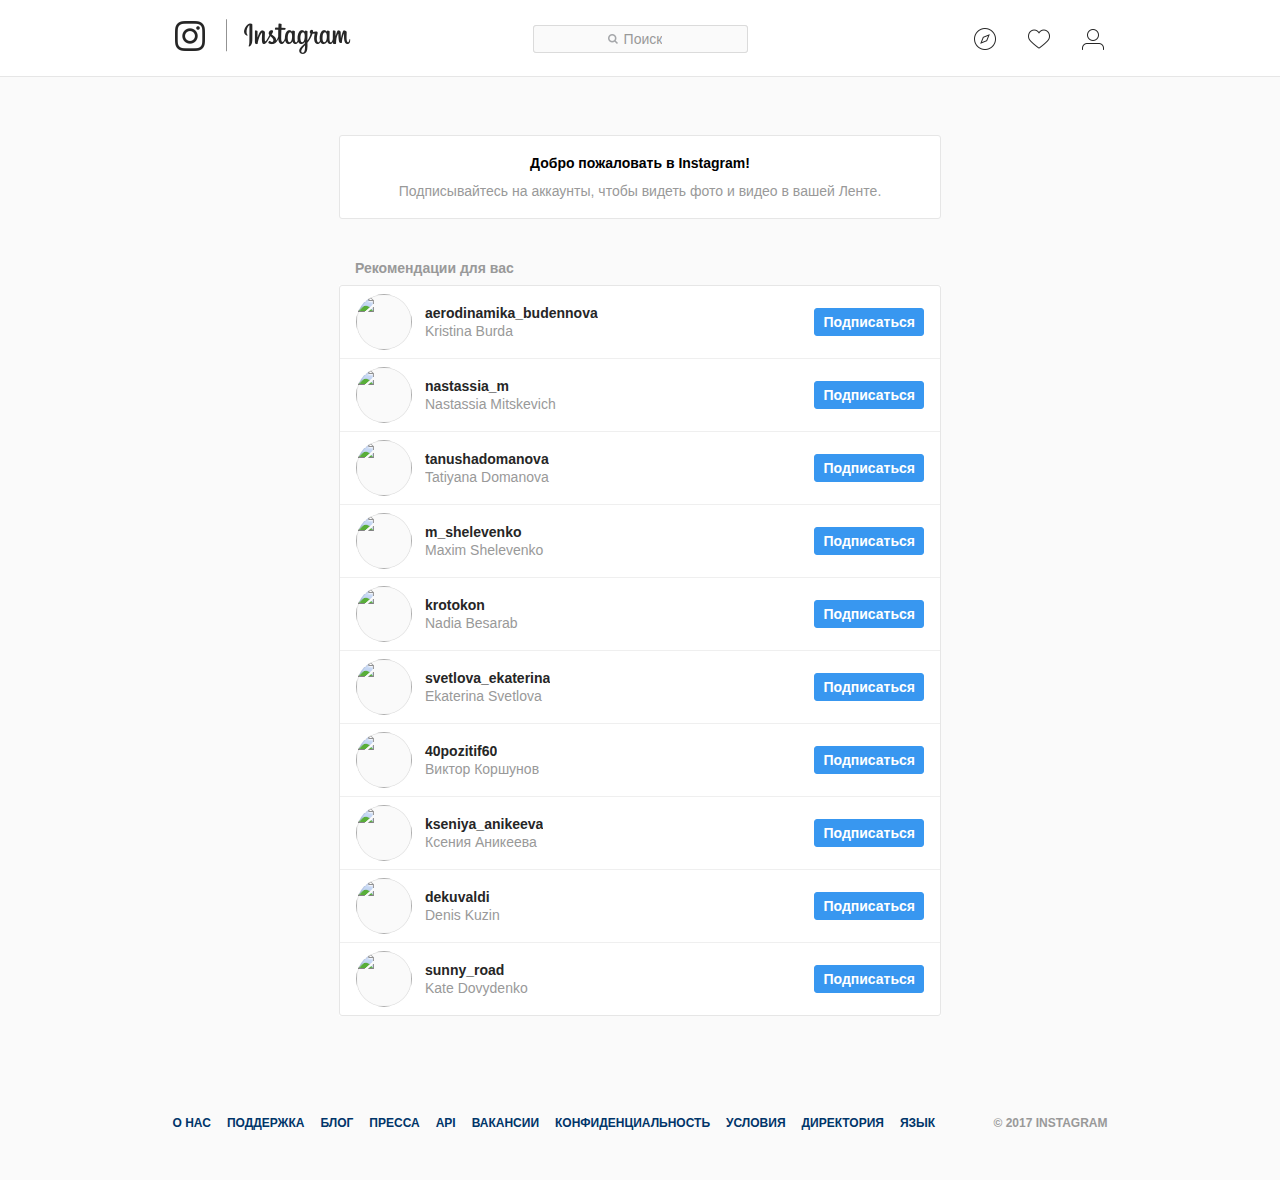
==== client/index.html @ a0ac8dc8 "Merge branch 'master' of https://github.com/PavlovaMargarita/ifonlygram" ====
<!DOCTYPE html>
<html lang="en">
<head>
    <meta charset="UTF-8">
    <title>Ifonlygram</title>
</head>
<body>

</body>
</html>

<html lang="ru" class="js logged-in client-root"><!--<![endif]-->
<head>
    <meta charset="utf-8">
    <meta http-equiv="X-UA-Compatible" content="IE=edge">

    <title>Instagram</title>


    <meta name="robots" content="noimageindex, noarchive">
    <meta name="mobile-web-app-capable" content="yes">
    <meta name="theme-color" content="#000000">
    <meta id="viewport" name="viewport"
          content="width=device-width, user-scalable=no, initial-scale=1, minimum-scale=1, maximum-scale=1">


    <link rel="manifest" href="/data/manifest.json">


    <link href="https://graph.instagram.com" rel="preconnect" crossorigin="">


    <link rel="preload" href="static/bundles/ru_RU_FeedPageContainer.js/c99348b8225e.js" as="script"
          type="text/javascript" crossorigin="anonymous">

    <script async="" src="//connect.facebook.net/en_US/fbevents.js"></script>
    <script id="facebook-jssdk" src="//connect.facebook.net/en_US/sdk.js"></script>
    <script type="text/javascript">
        (function () {
            var docElement = document.documentElement;
            var classRE = new RegExp('(^|\\s)no-js(\\s|$)');
            var className = docElement.className;
            docElement.className = className.replace(classRE, '$1js$2');
        })();
    </script>
    <script type="text/javascript">
        (function () {
            if ('PerformanceObserver' in window && 'PerformancePaintTiming' in window) {
                window.__bufferedPerformance = [];
                var ob = new PerformanceObserver(function (e) {
                    window.__bufferedPerformance.push.apply(window.__bufferedPerformance, e.getEntries());
                });
                ob.observe({entryTypes: ['paint']});
            }
        })();
    </script>

    <link rel="apple-touch-icon-precomposed" sizes="76x76"
          href="static/images/ico/apple-touch-icon-76x76-precomposed.png/932e4d9af891.png">
    <link rel="apple-touch-icon-precomposed" sizes="120x120"
          href="static/images/ico/apple-touch-icon-120x120-precomposed.png/004705c9353f.png">
    <link rel="apple-touch-icon-precomposed" sizes="152x152"
          href="static/images/ico/apple-touch-icon-152x152-precomposed.png/82467bc9bcce.png">
    <link rel="apple-touch-icon-precomposed" sizes="167x167"
          href="static/images/ico/apple-touch-icon-167x167-precomposed.png/515cb4eeeeee.png">
    <link rel="apple-touch-icon-precomposed" sizes="180x180"
          href="static/images/ico/apple-touch-icon-180x180-precomposed.png/94fd767f257b.png">

    <link rel="icon" sizes="192x192" href="static/images/ico/favicon-192.png/b407fa101800.png">


    <link rel="mask-icon" href="static/images/ico/favicon.svg/9d8680ab8a3c.svg" color="#262626">

    <link rel="shortcut icon" type="image/x-icon" href="static/images/ico/favicon.ico/dfa85bb1fd63.ico">


    <link rel="alternate" href="https://www.instagram.com/" hreflang="x-default">
    <link rel="alternate" href="https://www.instagram.com/?hl=en" hreflang="en">
    <link rel="alternate" href="https://www.instagram.com/?hl=fr" hreflang="fr">
    <link rel="alternate" href="https://www.instagram.com/?hl=it" hreflang="it">
    <link rel="alternate" href="https://www.instagram.com/?hl=de" hreflang="de">
    <link rel="alternate" href="https://www.instagram.com/?hl=es" hreflang="es">
    <link rel="alternate" href="https://www.instagram.com/?hl=zh-cn" hreflang="zh-cn">
    <link rel="alternate" href="https://www.instagram.com/?hl=zh-tw" hreflang="zh-tw">
    <link rel="alternate" href="https://www.instagram.com/?hl=ja" hreflang="ja">
    <link rel="alternate" href="https://www.instagram.com/?hl=ko" hreflang="ko">
    <link rel="alternate" href="https://www.instagram.com/?hl=pt" hreflang="pt">
    <link rel="alternate" href="https://www.instagram.com/?hl=pt-br" hreflang="pt-br">
    <link rel="alternate" href="https://www.instagram.com/?hl=af" hreflang="af">
    <link rel="alternate" href="https://www.instagram.com/?hl=cs" hreflang="cs">
    <link rel="alternate" href="https://www.instagram.com/?hl=da" hreflang="da">
    <link rel="alternate" href="https://www.instagram.com/?hl=el" hreflang="el">
    <link rel="alternate" href="https://www.instagram.com/?hl=fi" hreflang="fi">
    <link rel="alternate" href="https://www.instagram.com/?hl=hr" hreflang="hr">
    <link rel="alternate" href="https://www.instagram.com/?hl=hu" hreflang="hu">
    <link rel="alternate" href="https://www.instagram.com/?hl=id" hreflang="id">
    <link rel="alternate" href="https://www.instagram.com/?hl=ms" hreflang="ms">
    <link rel="alternate" href="https://www.instagram.com/?hl=nb" hreflang="nb">
    <link rel="alternate" href="https://www.instagram.com/?hl=nl" hreflang="nl">
    <link rel="alternate" href="https://www.instagram.com/?hl=pl" hreflang="pl">
    <link rel="alternate" href="https://www.instagram.com/?hl=ru" hreflang="ru">
    <link rel="alternate" href="https://www.instagram.com/?hl=sk" hreflang="sk">
    <link rel="alternate" href="https://www.instagram.com/?hl=sv" hreflang="sv">
    <link rel="alternate" href="https://www.instagram.com/?hl=th" hreflang="th">
    <link rel="alternate" href="https://www.instagram.com/?hl=tl" hreflang="tl">
    <link rel="alternate" href="https://www.instagram.com/?hl=tr" hreflang="tr">
    <link rel="alternate" href="https://www.instagram.com/?hl=hi" hreflang="hi">
    <link rel="alternate" href="https://www.instagram.com/?hl=bn" hreflang="bn">
    <link rel="alternate" href="https://www.instagram.com/?hl=gu" hreflang="gu">
    <link rel="alternate" href="https://www.instagram.com/?hl=kn" hreflang="kn">
    <link rel="alternate" href="https://www.instagram.com/?hl=ml" hreflang="ml">
    <link rel="alternate" href="https://www.instagram.com/?hl=mr" hreflang="mr">
    <link rel="alternate" href="https://www.instagram.com/?hl=pa" hreflang="pa">
    <link rel="alternate" href="https://www.instagram.com/?hl=ta" hreflang="ta">
    <link rel="alternate" href="https://www.instagram.com/?hl=te" hreflang="te">
    <link rel="alternate" href="https://www.instagram.com/?hl=ne" hreflang="ne">
    <link rel="alternate" href="https://www.instagram.com/?hl=si" hreflang="si">
    <link rel="alternate" href="https://www.instagram.com/?hl=ur" hreflang="ur">
    <link rel="alternate" href="https://www.instagram.com/?hl=vi" hreflang="vi">
    <link rel="alternate" href="https://www.instagram.com/?hl=bg" hreflang="bg">
    <link rel="alternate" href="https://www.instagram.com/?hl=fr-ca" hreflang="fr-ca">
    <link rel="alternate" href="https://www.instagram.com/?hl=ro" hreflang="ro">
    <link rel="alternate" href="https://www.instagram.com/?hl=sr" hreflang="sr">
    <link rel="alternate" href="https://www.instagram.com/?hl=uk" hreflang="uk">
    <link rel="alternate" href="https://www.instagram.com/?hl=zh-hk" hreflang="zh-hk">
    <link rel="alternate" href="https://www.instagram.com/?hl=es-la" hreflang="es-gt">
    <link rel="alternate" href="https://www.instagram.com/?hl=es-la" hreflang="es-py">
    <link rel="alternate" href="https://www.instagram.com/?hl=es-la" hreflang="es-ve">
    <link rel="alternate" href="https://www.instagram.com/?hl=es-la" hreflang="es-ar">
    <link rel="alternate" href="https://www.instagram.com/?hl=es-la" hreflang="es-ni">
    <link rel="alternate" href="https://www.instagram.com/?hl=es-la" hreflang="es-co">
    <link rel="alternate" href="https://www.instagram.com/?hl=es-la" hreflang="es-cu">
    <link rel="alternate" href="https://www.instagram.com/?hl=es-la" hreflang="es-cr">
    <link rel="alternate" href="https://www.instagram.com/?hl=es-la" hreflang="es-do">
    <link rel="alternate" href="https://www.instagram.com/?hl=es-la" hreflang="es-mx">
    <link rel="alternate" href="https://www.instagram.com/?hl=es-la" hreflang="es-mx">
    <link rel="alternate" href="https://www.instagram.com/?hl=es-la" hreflang="es-mx">
    <link rel="alternate" href="https://www.instagram.com/?hl=es-la" hreflang="es-mx">
    <link rel="alternate" href="https://www.instagram.com/?hl=es-la" hreflang="es-mx">
    <link rel="alternate" href="https://www.instagram.com/?hl=es-la" hreflang="es-mx">
    <link rel="alternate" href="https://www.instagram.com/?hl=es-la" hreflang="es-mx">
    <link rel="alternate" href="https://www.instagram.com/?hl=es-la" hreflang="es-mx">
    <link rel="alternate" href="https://www.instagram.com/?hl=es-la" hreflang="es-mx">
    <link rel="alternate" href="https://www.instagram.com/?hl=es-la" hreflang="es-mx">
    <link rel="alternate" href="https://www.instagram.com/?hl=es-la" hreflang="es-mx">
    <link rel="alternate" href="https://www.instagram.com/?hl=es-la" hreflang="es-mx">
    <link rel="alternate" href="https://www.instagram.com/?hl=es-la" hreflang="es-mx">
    <link rel="alternate" href="https://www.instagram.com/?hl=es-la" hreflang="es-cl">
    <link rel="alternate" href="https://www.instagram.com/?hl=es-la" hreflang="es-cl">
    <link rel="alternate" href="https://www.instagram.com/?hl=es-la" hreflang="es-pe">
    <link rel="alternate" href="https://www.instagram.com/?hl=es-la" hreflang="es-sv">
    <link rel="alternate" href="https://www.instagram.com/?hl=es-la" hreflang="es-pa">
    <link rel="alternate" href="https://www.instagram.com/?hl=es-la" hreflang="es-ec">
    <link rel="alternate" href="https://www.instagram.com/?hl=es-la" hreflang="es-hn">
    <link rel="alternate" href="https://www.instagram.com/?hl=es-la" hreflang="es-uy">
    <link rel="alternate" href="https://www.instagram.com/?hl=es-la" hreflang="es-pr">
    <link rel="alternate" href="https://www.instagram.com/?hl=es-la" hreflang="es-bo">

    <style type="text/css" data-isostyle-id="is6d0655d8">._2g7d5 {
        font-weight: 600;
        overflow: hidden;
        text-overflow: ellipsis;
        white-space: nowrap;
        padding-left: 5px;
        margin-left: -5px
    }</style>
    <style type="text/css" data-isostyle-id="is57bd59fd">._nt9ow {
        display: block
    }

    ._de460, ._de460:visited, ._nt9ow {
        color: #262626
    }

    ._nzn1h, ._nzn1h:visited {
        font-weight: 600;
        color: #262626
    }

    ._gu6vm {
        cursor: pointer
    }</style>
    <style type="text/css" data-isostyle-id="is-3dc0a48d">._o7vmf {
        margin-right: 8px
    }

    ._o7vmf:last-child {
        margin-right: 0
    }

    ._8a10v {
        height: 40px
    }</style>
    <style type="text/css" data-isostyle-id="is9d05eeb">._3kjvh {
        background-color: #fff;
        -webkit-box-align: center;
        -webkit-align-items: center;
        -ms-flex-align: center;
        align-items: center;
        -webkit-box-flex: 1;
        -webkit-flex-grow: 1;
        -ms-flex-positive: 1;
        flex-grow: 1;
        -webkit-box-pack: center;
        -webkit-justify-content: center;
        -ms-flex-pack: center;
        justify-content: center;
        padding: 76px;
        width: 100%
    }

    ._t9s9n {
        background-image: url(static/images/ico/favicon-192.png/b407fa101800.png);
        background-size: contain;
        display: block;
        height: 75px;
        width: 75px
    }

    ._70wm7 {
        color: #262626;
        margin: 28px 0;
        max-width: 230px;
        text-align: center
    }

    ._6ie21 {
        font-size: 20px
    }

    ._2y2pq {
        font-size: 12px;
        line-height: 16px;
        margin-top: 8px
    }

    ._pzcwu, ._pzcwu:visited {
        background-color: #3897f0;
        border-radius: 3px;
        color: #fff;
        display: block;
        font-size: 16px;
        margin: 0 0 8px;
        padding: 8px 32px;
        text-align: center
    }

    ._rqivq, ._rqivq:visited {
        background-color: transparent;
        color: #999
    }</style>
    <style type="text/css" data-isostyle-id="is17b3558a">@-webkit-keyframes spinner-spin8 {
                                                             0% {
                                                                 -webkit-transform: rotate(180deg);
                                                                 transform: rotate(180deg)
                                                             }
                                                             to {
                                                                 -webkit-transform: rotate(540deg);
                                                                 transform: rotate(540deg)
                                                             }
                                                         }

    @keyframes spinner-spin8 {
        0% {
            -webkit-transform: rotate(180deg);
            transform: rotate(180deg)
        }
        to {
            -webkit-transform: rotate(540deg);
            transform: rotate(540deg)
        }
    }

    @-webkit-keyframes spinner-spin12 {
        0% {
            -webkit-transform: rotate(0deg);
            transform: rotate(0deg)
        }
        to {
            -webkit-transform: rotate(360deg);
            transform: rotate(360deg)
        }
    }

    @keyframes spinner-spin12 {
        0% {
            -webkit-transform: rotate(0deg);
            transform: rotate(0deg)
        }
        to {
            -webkit-transform: rotate(360deg);
            transform: rotate(360deg)
        }
    }

    ._anzsd {
        left: 50%;
        position: absolute;
        top: 50%;
        background-size: 100%
    }

    ._nwowf {
        height: 18px;
        margin-left: -9px;
        margin-top: -9px;
        width: 18px;
        background-image: url('[data-uri]');
        -webkit-animation: spinner-spin8 .8s steps(8) infinite;
        animation: spinner-spin8 .8s steps(8) infinite
    }

    ._o5uzb, ._qi7o0 {
        height: 32px;
        margin-left: -16px;
        margin-top: -16px;
        width: 32px;
        background-image: url('[data-uri]');
        -webkit-animation: spinner-spin12 1.2s steps(12) infinite;
        animation: spinner-spin12 1.2s steps(12) infinite
    }

    ._qi7o0 {
        height: 64px;
        margin-left: -32px;
        margin-top: -32px;
        width: 64px;
        background-image: url('[data-uri]')
    }</style>
    <style type="text/css" data-isostyle-id="is6af155b7">._ov9ai {
        display: block;
        position: relative
    }

    ._qv64e {
        -webkit-appearance: none;
        border-radius: 3px;
        border-style: solid;
        border-width: 1px;
        font-size: 14px;
        font-weight: 600;
        line-height: 26px;
        outline: none;
        overflow: hidden;
        text-overflow: ellipsis;
        white-space: nowrap;
        width: 100%
    }

    ._cesnh {
        background-color: transparent;
        border: none;
        color: #fff;
        overflow: hidden
    }

    ._c55eh {
        background: 0 0;
        border-color: #3897f0;
        color: #3897f0
    }

    ._i63ih._c55eh {
        background: 0 0;
        border-color: #1372cc;
        color: #1372cc
    }

    ._iokts, ._jqf0k {
        background: 0 0;
        border: none;
        cursor: pointer
    }

    ._jqf0k {
        color: #262626
    }

    ._iokts {
        color: #3897f0
    }

    ._l16nh {
        background: 0 0;
        border: none;
        color: #003569;
        font-weight: 400
    }

    ._i63ih._l16nh {
        color: #00264a
    }

    ._t78yp {
        background: 0 0;
        border-color: #dbdbdb;
        color: #262626
    }

    ._i63ih._t78yp {
        opacity: .7
    }

    ._gexxb, ._i63ih._gexxb {
        background: #3897f0;
        border-color: #3897f0;
        color: #fff
    }

    ._i63ih._gexxb {
        opacity: .7
    }

    ._qv64e:active {
        opacity: .7
    }

    ._jfvwv {
        opacity: .3
    }

    ._njrw0 {
        cursor: pointer
    }

    ._q2hnk {
        opacity: .2
    }

    ._4tgw8, ._r9b8f {
        padding: 0 8px
    }

    @media (min-width: 736px) {
        ._r9b8f {
            padding: 0 24px
        }
    }</style>
    <style type="text/css" data-isostyle-id="is190952a8">._8scx2 {
        display: block;
        overflow: hidden;
        text-indent: 110%;
        white-space: nowrap
    }

    ._gvoze:active {
        opacity: 1
    }

    ._fkers, ._fkers:visited {
        color: #3897f0
    }</style>
    <style type="text/css"
           data-isostyle-id="is-3398bc2">.coreSpriteActivityHeart, .coreSpriteAddPhoto, .coreSpriteAddText {
        background-image: url(static/9788b71d1b2d.png);
        background-repeat: no-repeat;
        background-position: -192px -222px;
        height: 62px;
        width: 62px
    }

    .coreSpriteAddPhoto, .coreSpriteAddText {
        background-position: -94px -53px;
        height: 80px;
        width: 80px
    }

    .coreSpriteAddText {
        background-position: -130px -336px;
        height: 24px;
        width: 24px
    }

    .coreSpriteAppIcon, .coreSpriteAppStoreButton, .coreSpriteBoomerang, .coreSpriteCameraActive, .coreSpriteCameraInactive {
        background-image: url(static/9788b71d1b2d.png);
        background-repeat: no-repeat;
        background-position: -306px -136px;
        height: 40px;
        width: 40px
    }

    .coreSpriteAppStoreButton, .coreSpriteBoomerang, .coreSpriteCameraActive, .coreSpriteCameraInactive {
        background-position: -132px -136px;
        height: 41px;
        width: 128px
    }

    .coreSpriteBoomerang, .coreSpriteCameraActive, .coreSpriteCameraInactive {
        background-position: -278px -115px;
        height: 17px;
        width: 17px
    }

    .coreSpriteCameraActive, .coreSpriteCameraInactive {
        background-position: -387px -338px;
        height: 21px;
        width: 24px
    }

    .coreSpriteCameraInactive {
        background-position: -104px -362px
    }

    .coreSpriteChevronDownGrey, .coreSpriteChevronRight, .coreSpriteClose, .coreSpriteCloseLight, .coreSpriteComment {
        background-image: url(static/9788b71d1b2d.png);
        background-repeat: no-repeat;
        background-position: -341px -303px;
        height: 12px;
        width: 12px
    }

    .coreSpriteChevronRight, .coreSpriteClose, .coreSpriteCloseLight, .coreSpriteComment {
        background-position: -347px -102px;
        height: 11px;
        width: 6px
    }

    .coreSpriteClose, .coreSpriteCloseLight, .coreSpriteComment {
        background-position: -333px -59px;
        height: 20px;
        width: 20px
    }

    .coreSpriteCloseLight, .coreSpriteComment {
        background-position: -104px -336px;
        height: 24px;
        width: 24px
    }

    .coreSpriteComment {
        background-position: 0 -362px
    }

    .coreSpriteDesktopNavActivity, .coreSpriteDesktopNavExplore, .coreSpriteDesktopNavLogoAndWordmark, .coreSpriteDesktopNavProfile {
        background-image: url(static/9788b71d1b2d.png);
        background-repeat: no-repeat;
        background-position: -260px -336px;
        height: 24px;
        width: 24px
    }

    .coreSpriteDesktopNavExplore, .coreSpriteDesktopNavLogoAndWordmark, .coreSpriteDesktopNavProfile {
        background-position: -387px -156px
    }

    .coreSpriteDesktopNavLogoAndWordmark, .coreSpriteDesktopNavProfile {
        background-position: -177px 0;
        height: 35px;
        width: 176px
    }

    .coreSpriteDesktopNavProfile {
        background-position: -313px -179px;
        height: 24px;
        width: 24px
    }

    .coreSpriteDismissLarge, .coreSpriteDismissSmall, .coreSpriteDropdownArrowBlue5, .coreSpriteDropdownArrowBlue6 {
        background-image: url(static/9788b71d1b2d.png);
        background-repeat: no-repeat;
        background-position: -149px -210px;
        height: 10px;
        width: 10px
    }

    .coreSpriteDismissSmall, .coreSpriteDropdownArrowBlue5, .coreSpriteDropdownArrowBlue6 {
        background-position: -161px -210px;
        height: 8px;
        width: 8px
    }

    .coreSpriteDropdownArrowBlue5, .coreSpriteDropdownArrowBlue6 {
        background-position: -171px -210px;
        height: 6px;
        width: 9px
    }

    .coreSpriteDropdownArrowBlue6 {
        background-position: -355px -327px
    }

    .coreSpriteDropdownArrowGrey9, .coreSpriteDropdownArrowWhite, .coreSpriteFacebookIcon, .coreSpriteFacebookIconInverted {
        background-image: url(static/9788b71d1b2d.png);
        background-repeat: no-repeat;
        background-position: -377px -327px;
        height: 6px;
        width: 8px
    }

    .coreSpriteDropdownArrowWhite, .coreSpriteFacebookIcon, .coreSpriteFacebookIconInverted {
        background-position: -366px -327px;
        width: 9px
    }

    .coreSpriteFacebookIcon, .coreSpriteFacebookIconInverted {
        background-position: -315px -115px;
        height: 16px;
        width: 16px
    }

    .coreSpriteFacebookIconInverted {
        background-position: -333px -115px
    }

    .coreSpriteFbGlyph, .coreSpriteFeedCreation, .coreSpriteGlyphBlack, .coreSpriteGlyphGradient, .coreSpriteGlyphWhite {
        background-image: url(static/9788b71d1b2d.png);
        background-repeat: no-repeat;
        background-position: 0 -388px;
        height: 22px;
        width: 22px
    }

    .coreSpriteFeedCreation, .coreSpriteGlyphBlack, .coreSpriteGlyphGradient, .coreSpriteGlyphWhite {
        background-position: -287px -179px;
        height: 24px;
        width: 24px
    }

    .coreSpriteGlyphBlack, .coreSpriteGlyphGradient, .coreSpriteGlyphWhite {
        background-position: -355px 0;
        height: 30px;
        width: 30px
    }

    .coreSpriteGlyphGradient, .coreSpriteGlyphWhite {
        background-position: -191px -286px;
        height: 40px;
        width: 40px
    }

    .coreSpriteGlyphWhite {
        background-position: -355px -160px;
        height: 29px;
        width: 29px
    }

    .coreSpriteGooglePlayButton, .coreSpriteHashtag, .coreSpriteHeartFull, .coreSpriteHeartOpen, .coreSpriteHeartSmall {
        background-image: url(static/9788b71d1b2d.png);
        background-repeat: no-repeat;
        background-position: 0 -136px;
        height: 41px;
        width: 130px
    }

    .coreSpriteHashtag, .coreSpriteHeartFull, .coreSpriteHeartOpen, .coreSpriteHeartSmall {
        background-position: -72px -388px;
        height: 17px;
        width: 13px
    }

    .coreSpriteHeartFull, .coreSpriteHeartOpen, .coreSpriteHeartSmall {
        background-position: -208px -336px;
        height: 24px;
        width: 24px
    }

    .coreSpriteHeartOpen, .coreSpriteHeartSmall {
        background-position: -234px -336px
    }

    .coreSpriteHeartSmall {
        background-position: -198px -115px;
        height: 19px;
        width: 19px
    }

    .coreSpriteHyperlapse, .coreSpriteInputAccepted, .coreSpriteInputError, .coreSpriteInputRefresh, .coreSpriteLeftChevron {
        background-image: url(static/9788b71d1b2d.png);
        background-repeat: no-repeat;
        background-position: -259px -115px;
        height: 17px;
        width: 17px
    }

    .coreSpriteInputAccepted, .coreSpriteInputError, .coreSpriteInputRefresh, .coreSpriteLeftChevron {
        background-position: -24px -388px;
        height: 22px;
        width: 22px
    }

    .coreSpriteInputError, .coreSpriteInputRefresh, .coreSpriteLeftChevron {
        background-position: -48px -388px
    }

    .coreSpriteInputRefresh, .coreSpriteLeftChevron {
        background-position: -364px -336px;
        width: 21px
    }

    .coreSpriteLeftChevron {
        background-position: -309px -286px;
        height: 30px;
        width: 30px
    }

    .coreSpriteLeftPaginationArrow, .coreSpriteLikeAnimationHeart, .coreSpriteLocation, .coreSpriteLocationActive {
        background-image: url(static/9788b71d1b2d.png);
        background-repeat: no-repeat;
        background-position: -233px -286px;
        height: 40px;
        width: 40px
    }

    .coreSpriteLikeAnimationHeart, .coreSpriteLocation, .coreSpriteLocationActive {
        background-position: 0 -53px;
        height: 81px;
        width: 92px
    }

    .coreSpriteLocation, .coreSpriteLocationActive {
        background-position: -334px -260px;
        height: 19px;
        width: 16px
    }

    .coreSpriteLocationActive {
        background-position: -316px -260px;
        height: 20px
    }

    .coreSpriteLock, .coreSpriteLoggedOutGenericUpsell, .coreSpriteLoggedOutWordmark, .coreSpriteMobileNavActivityActive {
        background-image: url(static/9788b71d1b2d.png);
        background-repeat: no-repeat;
        background-position: -255px -37px;
        height: 76px;
        width: 76px
    }

    .coreSpriteLoggedOutGenericUpsell, .coreSpriteLoggedOutWordmark, .coreSpriteMobileNavActivityActive {
        background-position: -256px -222px;
        height: 58px;
        width: 58px
    }

    .coreSpriteLoggedOutWordmark, .coreSpriteMobileNavActivityActive {
        background-position: 0 0;
        height: 51px;
        width: 175px
    }

    .coreSpriteMobileNavActivityActive {
        background-position: -156px -336px;
        height: 24px;
        width: 24px
    }

    .coreSpriteMobileNavActivityInactive, .coreSpriteMobileNavAddPeopleActive, .coreSpriteMobileNavAddPeopleInactive, .coreSpriteMobileNavDiscoverPeople {
        background-image: url(static/9788b71d1b2d.png);
        background-repeat: no-repeat;
        background-position: -182px -336px;
        height: 24px;
        width: 24px
    }

    .coreSpriteMobileNavAddPeopleActive, .coreSpriteMobileNavAddPeopleInactive, .coreSpriteMobileNavDiscoverPeople {
        background-position: -355px -248px;
        width: 30px
    }

    .coreSpriteMobileNavAddPeopleInactive, .coreSpriteMobileNavDiscoverPeople {
        background-position: -355px -222px
    }

    .coreSpriteMobileNavDiscoverPeople {
        background-position: -227px -179px;
        width: 32px
    }

    .coreSpriteMobileNavExploreActive, .coreSpriteMobileNavExploreInactive, .coreSpriteMobileNavHomeActive, .coreSpriteMobileNavHomeInactive {
        background-image: url(static/9788b71d1b2d.png);
        background-repeat: no-repeat;
        background-position: -286px -336px;
        height: 24px;
        width: 24px
    }

    .coreSpriteMobileNavExploreInactive, .coreSpriteMobileNavHomeActive, .coreSpriteMobileNavHomeInactive {
        background-position: -312px -336px
    }

    .coreSpriteMobileNavHomeActive, .coreSpriteMobileNavHomeInactive {
        background-position: -78px -362px
    }

    .coreSpriteMobileNavHomeInactive {
        background-position: -387px 0
    }

    .coreSpriteMobileNavLogo, .coreSpriteMobileNavMenuActive, .coreSpriteMobileNavMenuInactive, .coreSpriteMobileNavProfileActive {
        background-image: url(static/9788b71d1b2d.png);
        background-repeat: no-repeat;
        background-position: -355px -274px;
        height: 25px;
        width: 25px
    }

    .coreSpriteMobileNavMenuActive, .coreSpriteMobileNavMenuInactive, .coreSpriteMobileNavProfileActive {
        background-position: -387px -52px;
        height: 24px;
        width: 24px
    }

    .coreSpriteMobileNavMenuInactive, .coreSpriteMobileNavProfileActive {
        background-position: -387px -78px
    }

    .coreSpriteMobileNavProfileActive {
        background-position: -387px -104px
    }

    .coreSpriteMobileNavProfileInactive, .coreSpriteMobileNavSearchActive, .coreSpriteMobileNavSearchInactive, .coreSpriteMobileNavSettings {
        background-image: url(static/9788b71d1b2d.png);
        background-repeat: no-repeat;
        background-position: -387px -130px;
        height: 24px;
        width: 24px
    }

    .coreSpriteMobileNavSearchActive, .coreSpriteMobileNavSearchInactive, .coreSpriteMobileNavSettings {
        background-position: -355px -301px
    }

    .coreSpriteMobileNavSearchInactive, .coreSpriteMobileNavSettings {
        background-position: -387px -182px
    }

    .coreSpriteMobileNavSettings {
        background-position: -387px -208px
    }

    .coreSpriteMobileNavTypeLogo, .coreSpriteNotificationLeftChevron, .coreSpriteNotificationRightChevron, .coreSpriteNullProfile {
        background-image: url(static/9788b71d1b2d.png);
        background-repeat: no-repeat;
        background-position: -122px -179px;
        height: 29px;
        width: 103px
    }

    .coreSpriteNotificationLeftChevron, .coreSpriteNotificationRightChevron, .coreSpriteNullProfile {
        background-position: -339px -179px;
        height: 21px;
        width: 11px
    }

    .coreSpriteNotificationRightChevron, .coreSpriteNullProfile {
        background-position: -341px -286px;
        height: 15px;
        width: 12px
    }

    .coreSpriteNullProfile {
        background-position: -64px -222px;
        height: 62px;
        width: 62px
    }

    .coreSpriteOptionsEllipsis, .coreSpriteOptionsEllipsisLight, .coreSpritePagingChevron, .coreSpritePlayIconSmall {
        background-image: url(static/9788b71d1b2d.png);
        background-repeat: no-repeat;
        background-position: -297px -115px;
        height: 16px;
        width: 16px
    }

    .coreSpriteOptionsEllipsisLight, .coreSpritePagingChevron, .coreSpritePlayIconSmall {
        background-position: -26px -362px;
        height: 24px;
        width: 24px
    }

    .coreSpritePagingChevron, .coreSpritePlayIconSmall {
        background-position: -52px -362px
    }

    .coreSpritePlayIconSmall {
        background-position: -333px -81px;
        height: 19px;
        width: 19px
    }

    .coreSpritePrivateLock, .coreSpriteProfileCamera, .coreSpriteProfileGrid, .coreSpriteProfileGridActive {
        background-image: url(static/9788b71d1b2d.png);
        background-repeat: no-repeat;
        background-position: -316px -222px;
        height: 36px;
        width: 36px
    }

    .coreSpriteProfileCamera, .coreSpriteProfileGrid, .coreSpriteProfileGridActive {
        background-position: 0 -222px;
        height: 62px;
        width: 62px
    }

    .coreSpriteProfileGrid, .coreSpriteProfileGridActive {
        background-position: -387px -312px;
        height: 24px;
        width: 24px
    }

    .coreSpriteProfileGridActive {
        background-position: -387px -286px
    }

    .coreSpriteProfileSave, .coreSpriteProfileSaveActive, .coreSpriteReload, .coreSpriteRightChevron, .coreSpriteRightPaginationArrow {
        background-image: url(static/9788b71d1b2d.png);
        background-repeat: no-repeat;
        background-position: -387px -260px;
        height: 24px;
        width: 24px
    }

    .coreSpriteProfileSaveActive, .coreSpriteReload, .coreSpriteRightChevron, .coreSpriteRightPaginationArrow {
        background-position: -338px -336px
    }

    .coreSpriteReload, .coreSpriteRightChevron, .coreSpriteRightPaginationArrow {
        background-position: -355px -191px;
        height: 29px;
        width: 29px
    }

    .coreSpriteRightChevron, .coreSpriteRightPaginationArrow {
        background-position: -355px -32px;
        height: 30px;
        width: 30px
    }

    .coreSpriteRightPaginationArrow {
        background-position: -149px -286px;
        height: 40px;
        width: 40px
    }

    .coreSpriteSaveFull, .coreSpriteSaveLightFull, .coreSpriteSaveLightOpen, .coreSpriteSaveNull, .coreSpriteSaveOpen, .coreSpriteSaveStory {
        background-image: url(static/9788b71d1b2d.png);
        background-repeat: no-repeat;
        background-position: -26px -336px;
        height: 24px;
        width: 24px
    }

    .coreSpriteSaveLightFull, .coreSpriteSaveLightOpen, .coreSpriteSaveNull, .coreSpriteSaveOpen, .coreSpriteSaveStory {
        background-position: 0 -336px
    }

    .coreSpriteSaveLightOpen, .coreSpriteSaveNull, .coreSpriteSaveOpen, .coreSpriteSaveStory {
        background-position: -261px -179px
    }

    .coreSpriteSaveNull, .coreSpriteSaveOpen, .coreSpriteSaveStory {
        background-position: -128px -222px;
        height: 62px;
        width: 62px
    }

    .coreSpriteSaveOpen, .coreSpriteSaveStory {
        background-position: -387px -234px;
        height: 24px;
        width: 24px
    }

    .coreSpriteSaveStory {
        background-position: -387px -26px
    }

    .coreSpriteSearchClear, .coreSpriteSearchIcon, .coreSpriteSensitivityIcon, .coreSpriteSensitivityIconSmall {
        background-image: url(static/9788b71d1b2d.png);
        background-repeat: no-repeat;
        background-position: -333px -37px;
        height: 20px;
        width: 20px
    }

    .coreSpriteSearchIcon, .coreSpriteSensitivityIcon, .coreSpriteSensitivityIconSmall {
        background-position: -137px -210px;
        height: 10px;
        width: 10px
    }

    .coreSpriteSensitivityIcon, .coreSpriteSensitivityIconSmall {
        background-position: -50px -286px;
        height: 48px;
        width: 48px
    }

    .coreSpriteSensitivityIconSmall {
        background-position: -275px -286px;
        height: 32px;
        width: 32px
    }

    .coreSpriteSidecarIconLarge, .coreSpriteSidecarIconSmall, .coreSpriteSpeechBubbleSmall, .coreSpriteSpinsta, .coreSpriteSpinstaNux {
        background-image: url(static/9788b71d1b2d.png);
        background-repeat: no-repeat;
        background-position: -100px -286px;
        height: 47px;
        width: 47px
    }

    .coreSpriteSidecarIconSmall, .coreSpriteSpeechBubbleSmall, .coreSpriteSpinsta, .coreSpriteSpinstaNux {
        background-position: -355px -64px;
        height: 30px;
        width: 30px
    }

    .coreSpriteSpeechBubbleSmall, .coreSpriteSpinsta, .coreSpriteSpinstaNux {
        background-position: -177px -115px;
        height: 19px;
        width: 19px
    }

    .coreSpriteSpinsta, .coreSpriteSpinstaNux {
        background-position: -333px -102px;
        height: 11px;
        width: 12px
    }

    .coreSpriteSpinstaNux {
        background-position: -355px -128px;
        height: 30px;
        width: 30px
    }

    .coreSpriteSpinstaStory, .coreSpriteStoriesPost, .coreSpriteStoryCreation, .coreSpriteStoryCreationAlt {
        background-image: url(static/9788b71d1b2d.png);
        background-repeat: no-repeat;
        background-position: -162px -362px;
        height: 11px;
        width: 12px
    }

    .coreSpriteStoriesPost, .coreSpriteStoryCreation, .coreSpriteStoryCreationAlt {
        background-position: -78px -336px;
        height: 24px;
        width: 24px
    }

    .coreSpriteStoryCreation, .coreSpriteStoryCreationAlt {
        background-position: -52px -336px
    }

    .coreSpriteStoryCreationAlt {
        background-position: -239px -115px;
        height: 18px;
        width: 18px
    }

    .coreSpriteStoryViewCount, .coreSpriteUserTagIndicator, .coreSpriteVerifiedBadge, .coreSpriteVerifiedBadgeSmall {
        background-image: url(static/9788b71d1b2d.png);
        background-repeat: no-repeat;
        background-position: -122px -210px;
        height: 10px;
        width: 13px
    }

    .coreSpriteUserTagIndicator, .coreSpriteVerifiedBadge, .coreSpriteVerifiedBadgeSmall {
        background-position: -262px -136px;
        height: 41px;
        width: 42px
    }

    .coreSpriteVerifiedBadge, .coreSpriteVerifiedBadgeSmall {
        background-position: -219px -115px;
        height: 18px;
        width: 18px
    }

    .coreSpriteVerifiedBadgeSmall {
        background-position: -148px -362px;
        height: 12px;
        width: 12px
    }

    .coreSpriteVideoIconLarge, .coreSpriteVideoIconSmall, .coreSpriteVideoNux, .coreSpriteViewCount, .coreSpriteWindowsStoreButton {
        background-image: url(static/9788b71d1b2d.png);
        background-repeat: no-repeat;
        background-position: 0 -286px;
        height: 48px;
        width: 48px
    }

    .coreSpriteVideoIconSmall, .coreSpriteVideoNux, .coreSpriteViewCount, .coreSpriteWindowsStoreButton {
        background-position: -355px -96px;
        height: 30px;
        width: 30px
    }

    .coreSpriteVideoNux, .coreSpriteViewCount, .coreSpriteWindowsStoreButton {
        background-position: -177px -37px;
        height: 76px;
        width: 76px
    }

    .coreSpriteViewCount, .coreSpriteWindowsStoreButton {
        background-position: -130px -362px;
        height: 16px;
        width: 16px
    }

    .coreSpriteWindowsStoreButton {
        background-position: 0 -179px;
        height: 41px;
        width: 120px
    }

    @media (min-device-pixel-ratio: 1.5),(-webkit-min-device-pixel-ratio: 1.5),(min-resolution: 144dpi) {
        .coreSpriteActivityHeart, .coreSpriteAddPhoto, .coreSpriteAddText {
            background-image: url(static/bundles/sprite_core_2x.png/5e9cc261d256.png);
            background-size: 405px 379px;
            background-position: -189px -218px
        }

        .coreSpriteAddPhoto, .coreSpriteAddText {
            background-position: -93px -52px
        }

        .coreSpriteAddText {
            background-position: -200px -355px
        }

        .coreSpriteAppIcon, .coreSpriteAppStoreButton, .coreSpriteBoomerang, .coreSpriteCameraActive, .coreSpriteCameraInactive {
            background-image: url(static/bundles/sprite_core_2x.png/5e9cc261d256.png);
            background-size: 405px 379px;
            background-position: -98px -281px
        }

        .coreSpriteAppStoreButton, .coreSpriteBoomerang, .coreSpriteCameraActive, .coreSpriteCameraInactive {
            background-position: -131px -134px
        }

        .coreSpriteBoomerang, .coreSpriteCameraActive, .coreSpriteCameraInactive {
            background-position: -384px -204px
        }

        .coreSpriteCameraActive, .coreSpriteCameraInactive {
            background-position: -300px -355px
        }

        .coreSpriteCameraInactive {
            background-position: -325px -355px
        }

        .coreSpriteChevronDownGrey, .coreSpriteChevronRight, .coreSpriteClose, .coreSpriteCloseLight, .coreSpriteComment {
            background-image: url(static/bundles/sprite_core_2x.png/5e9cc261d256.png);
            background-size: 405px 379px;
            background-position: -176px -113px
        }

        .coreSpriteChevronRight, .coreSpriteClose, .coreSpriteCloseLight, .coreSpriteComment {
            background-position: -396px -308px
        }

        .coreSpriteClose, .coreSpriteCloseLight, .coreSpriteComment {
            background-position: -384px -23px
        }

        .coreSpriteCloseLight, .coreSpriteComment {
            background-position: -150px -330px
        }

        .coreSpriteComment {
            background-position: -258px -176px
        }

        .coreSpriteDesktopNavActivity, .coreSpriteDesktopNavExplore, .coreSpriteDesktopNavLogoAndWordmark, .coreSpriteDesktopNavProfile {
            background-image: url(static/bundles/sprite_core_2x.png/5e9cc261d256.png);
            background-size: 405px 379px;
            background-position: -353px -298px
        }

        .coreSpriteDesktopNavExplore, .coreSpriteDesktopNavLogoAndWordmark, .coreSpriteDesktopNavProfile {
            background-position: -50px -355px
        }

        .coreSpriteDesktopNavLogoAndWordmark, .coreSpriteDesktopNavProfile {
            background-position: -176px 0
        }

        .coreSpriteDesktopNavProfile {
            background-position: -308px -176px
        }

        .coreSpriteDismissLarge, .coreSpriteDismissSmall, .coreSpriteDropdownArrowBlue5, .coreSpriteDropdownArrowBlue6 {
            background-image: url(static/bundles/sprite_core_2x.png/5e9cc261d256.png);
            background-size: 405px 379px;
            background-position: -216px -113px
        }

        .coreSpriteDismissSmall, .coreSpriteDropdownArrowBlue5, .coreSpriteDropdownArrowBlue6 {
            background-position: -396px -320px
        }

        .coreSpriteDropdownArrowBlue5, .coreSpriteDropdownArrowBlue6 {
            background-position: -353px -323px
        }

        .coreSpriteDropdownArrowBlue6 {
            background-position: -373px -323px
        }

        .coreSpriteDropdownArrowGrey9, .coreSpriteDropdownArrowWhite, .coreSpriteFacebookIcon, .coreSpriteFacebookIconInverted {
            background-image: url(static/bundles/sprite_core_2x.png/5e9cc261d256.png);
            background-size: 405px 379px;
            background-position: -397px -348px
        }

        .coreSpriteDropdownArrowWhite, .coreSpriteFacebookIcon, .coreSpriteFacebookIconInverted {
            background-position: -363px -323px
        }

        .coreSpriteFacebookIcon, .coreSpriteFacebookIconInverted {
            background-position: -384px -274px
        }

        .coreSpriteFacebookIconInverted {
            background-position: -384px -291px
        }

        .coreSpriteFbGlyph, .coreSpriteFeedCreation, .coreSpriteGlyphBlack, .coreSpriteGlyphGradient, .coreSpriteGlyphWhite {
            background-image: url(static/bundles/sprite_core_2x.png/5e9cc261d256.png);
            background-size: 405px 379px;
            background-position: -330px -59px
        }

        .coreSpriteFeedCreation, .coreSpriteGlyphBlack, .coreSpriteGlyphGradient, .coreSpriteGlyphWhite {
            background-position: -283px -176px
        }

        .coreSpriteGlyphBlack, .coreSpriteGlyphGradient, .coreSpriteGlyphWhite {
            background-position: -353px -31px
        }

        .coreSpriteGlyphGradient, .coreSpriteGlyphWhite {
            background-position: -311px -218px
        }

        .coreSpriteGlyphWhite {
            background-position: -353px -92px
        }

        .coreSpriteGooglePlayButton, .coreSpriteHashtag, .coreSpriteHeartFull, .coreSpriteHeartOpen, .coreSpriteHeartSmall {
            background-image: url(static/bundles/sprite_core_2x.png/5e9cc261d256.png);
            background-size: 405px 379px;
            background-position: 0 -134px
        }

        .coreSpriteHashtag, .coreSpriteHeartFull, .coreSpriteHeartOpen, .coreSpriteHeartSmall {
            background-position: -384px -330px
        }

        .coreSpriteHeartFull, .coreSpriteHeartOpen, .coreSpriteHeartSmall {
            background-position: -200px -330px
        }

        .coreSpriteHeartOpen, .coreSpriteHeartSmall {
            background-position: -325px -330px
        }

        .coreSpriteHeartSmall {
            background-position: -384px -85px
        }

        .coreSpriteHyperlapse, .coreSpriteInputAccepted, .coreSpriteInputError, .coreSpriteInputRefresh, .coreSpriteLeftChevron {
            background-image: url(static/bundles/sprite_core_2x.png/5e9cc261d256.png);
            background-size: 405px 379px;
            background-position: -384px -222px
        }

        .coreSpriteInputAccepted, .coreSpriteInputError, .coreSpriteInputRefresh, .coreSpriteLeftChevron {
            background-position: -330px -36px
        }

        .coreSpriteInputError, .coreSpriteInputRefresh, .coreSpriteLeftChevron {
            background-position: -330px -82px
        }

        .coreSpriteInputRefresh, .coreSpriteLeftChevron {
            background-position: -384px 0
        }

        .coreSpriteLeftChevron {
            background-position: -281px -281px
        }

        .coreSpriteLeftPaginationArrow, .coreSpriteLikeAnimationHeart, .coreSpriteLocation, .coreSpriteLocationActive {
            background-image: url(static/bundles/sprite_core_2x.png/5e9cc261d256.png);
            background-size: 405px 379px;
            background-position: -139px -281px
        }

        .coreSpriteLikeAnimationHeart, .coreSpriteLocation, .coreSpriteLocationActive {
            background-position: 0 -52px
        }

        .coreSpriteLocation, .coreSpriteLocationActive {
            background-position: -384px -184px
        }

        .coreSpriteLocationActive {
            background-position: -384px -163px
        }

        .coreSpriteLock, .coreSpriteLoggedOutGenericUpsell, .coreSpriteLoggedOutWordmark, .coreSpriteMobileNavActivityActive {
            background-image: url(static/bundles/sprite_core_2x.png/5e9cc261d256.png);
            background-size: 405px 379px;
            background-position: -253px -36px
        }

        .coreSpriteLoggedOutGenericUpsell, .coreSpriteLoggedOutWordmark, .coreSpriteMobileNavActivityActive {
            background-position: -252px -218px
        }

        .coreSpriteLoggedOutWordmark, .coreSpriteMobileNavActivityActive {
            background-position: 0 0
        }

        .coreSpriteMobileNavActivityActive {
            background-position: -100px -330px
        }

        .coreSpriteMobileNavActivityInactive, .coreSpriteMobileNavAddPeopleActive, .coreSpriteMobileNavAddPeopleInactive {
            background-image: url(static/bundles/sprite_core_2x.png/5e9cc261d256.png);
            background-size: 405px 379px;
            background-position: -125px -330px
        }

        .coreSpriteMobileNavAddPeopleActive, .coreSpriteMobileNavAddPeopleInactive {
            background-position: -353px -122px
        }

        .coreSpriteMobileNavAddPeopleInactive {
            background-position: -353px -147px
        }

        .coreSpriteMobileNavDiscoverPeople, .coreSpriteMobileNavExploreActive, .coreSpriteMobileNavExploreInactive, .coreSpriteMobileNavHomeActive {
            background-image: url(static/bundles/sprite_core_2x.png/5e9cc261d256.png);
            background-size: 405px 379px;
            background-position: -225px -176px
        }

        .coreSpriteMobileNavExploreActive, .coreSpriteMobileNavExploreInactive, .coreSpriteMobileNavHomeActive {
            background-position: -225px -330px
        }

        .coreSpriteMobileNavExploreInactive, .coreSpriteMobileNavHomeActive {
            background-position: -275px -355px
        }

        .coreSpriteMobileNavHomeActive {
            background-position: -275px -330px
        }

        .coreSpriteMobileNavHomeInactive, .coreSpriteMobileNavLogo, .coreSpriteMobileNavMenuActive, .coreSpriteMobileNavMenuInactive {
            background-image: url(static/bundles/sprite_core_2x.png/5e9cc261d256.png);
            background-size: 405px 379px;
            background-position: -300px -330px
        }

        .coreSpriteMobileNavLogo, .coreSpriteMobileNavMenuActive, .coreSpriteMobileNavMenuInactive {
            background-position: -353px -172px
        }

        .coreSpriteMobileNavMenuActive, .coreSpriteMobileNavMenuInactive {
            background-position: -350px -330px
        }

        .coreSpriteMobileNavMenuInactive {
            background-position: 0 -355px
        }

        .coreSpriteMobileNavProfileActive, .coreSpriteMobileNavProfileInactive, .coreSpriteMobileNavSearchActive {
            background-image: url(static/bundles/sprite_core_2x.png/5e9cc261d256.png);
            background-size: 405px 379px;
            background-position: -25px -355px
        }

        .coreSpriteMobileNavProfileInactive, .coreSpriteMobileNavSearchActive {
            background-position: -353px -198px
        }

        .coreSpriteMobileNavSearchActive {
            background-position: -75px -355px
        }

        .coreSpriteMobileNavSearchInactive, .coreSpriteMobileNavSettings, .coreSpriteMobileNavTypeLogo, .coreSpriteNotificationLeftChevron {
            background-image: url(static/bundles/sprite_core_2x.png/5e9cc261d256.png);
            background-size: 405px 379px;
            background-position: -100px -355px
        }

        .coreSpriteMobileNavSettings, .coreSpriteMobileNavTypeLogo, .coreSpriteNotificationLeftChevron {
            background-position: -125px -355px
        }

        .coreSpriteMobileNavTypeLogo, .coreSpriteNotificationLeftChevron {
            background-position: -121px -176px
        }

        .coreSpriteNotificationLeftChevron {
            background-position: -384px -308px
        }

        .coreSpriteNotificationRightChevron, .coreSpriteNullProfile, .coreSpriteOptionsEllipsis, .coreSpriteOptionsEllipsisLight {
            background-image: url(static/bundles/sprite_core_2x.png/5e9cc261d256.png);
            background-size: 405px 379px;
            background-position: -384px -348px
        }

        .coreSpriteNullProfile, .coreSpriteOptionsEllipsis, .coreSpriteOptionsEllipsisLight {
            background-position: -63px -218px
        }

        .coreSpriteOptionsEllipsis, .coreSpriteOptionsEllipsisLight {
            background-position: -384px -240px
        }

        .coreSpriteOptionsEllipsisLight {
            background-position: -250px -355px
        }

        .coreSpritePagingChevron, .coreSpritePlayIconSmall, .coreSpritePrivateLock, .coreSpriteProfileCamera, .coreSpriteProfileGrid {
            background-image: url(static/bundles/sprite_core_2x.png/5e9cc261d256.png);
            background-size: 405px 379px;
            background-position: -225px -355px
        }

        .coreSpritePlayIconSmall, .coreSpritePrivateLock, .coreSpriteProfileCamera, .coreSpriteProfileGrid {
            background-position: -384px -65px
        }

        .coreSpritePrivateLock, .coreSpriteProfileCamera, .coreSpriteProfileGrid {
            background-position: -180px -281px
        }

        .coreSpriteProfileCamera, .coreSpriteProfileGrid {
            background-position: 0 -218px
        }

        .coreSpriteProfileGrid {
            background-position: -175px -355px
        }

        .coreSpriteProfileGridActive, .coreSpriteProfileSave, .coreSpriteProfileSaveActive, .coreSpriteReload, .coreSpriteRightChevron {
            background-image: url(static/bundles/sprite_core_2x.png/5e9cc261d256.png);
            background-size: 405px 379px;
            background-position: -250px -330px
        }

        .coreSpriteProfileSave, .coreSpriteProfileSaveActive, .coreSpriteReload, .coreSpriteRightChevron {
            background-position: -75px -330px
        }

        .coreSpriteProfileSaveActive, .coreSpriteReload, .coreSpriteRightChevron {
            background-position: -25px -330px
        }

        .coreSpriteReload, .coreSpriteRightChevron {
            background-position: -353px -62px
        }

        .coreSpriteRightChevron {
            background-position: -353px 0
        }

        .coreSpriteRightPaginationArrow, .coreSpriteSaveFull, .coreSpriteSaveLightFull, .coreSpriteSaveLightOpen {
            background-image: url(static/bundles/sprite_core_2x.png/5e9cc261d256.png);
            background-size: 405px 379px;
            background-position: -303px -134px
        }

        .coreSpriteSaveFull, .coreSpriteSaveLightFull, .coreSpriteSaveLightOpen {
            background-position: -353px -273px
        }

        .coreSpriteSaveLightFull, .coreSpriteSaveLightOpen {
            background-position: -353px -248px
        }

        .coreSpriteSaveLightOpen {
            background-position: -353px -223px
        }

        .coreSpriteSaveNull, .coreSpriteSaveOpen, .coreSpriteSaveStory, .coreSpriteSearchClear, .coreSpriteSearchIcon {
            background-image: url(static/bundles/sprite_core_2x.png/5e9cc261d256.png);
            background-size: 405px 379px;
            background-position: -126px -218px
        }

        .coreSpriteSaveOpen, .coreSpriteSaveStory, .coreSpriteSearchClear, .coreSpriteSearchIcon {
            background-position: -150px -355px
        }

        .coreSpriteSaveStory, .coreSpriteSearchClear, .coreSpriteSearchIcon {
            background-position: -175px -330px
        }

        .coreSpriteSearchClear, .coreSpriteSearchIcon {
            background-position: -384px -44px
        }

        .coreSpriteSearchIcon {
            background-position: -227px -113px
        }

        .coreSpriteSensitivityIcon, .coreSpriteSensitivityIconSmall, .coreSpriteSpeechBubbleSmall, .coreSpriteSpinsta {
            background-image: url(static/bundles/sprite_core_2x.png/5e9cc261d256.png);
            background-size: 405px 379px;
            background-position: 0 -281px
        }

        .coreSpriteSensitivityIconSmall, .coreSpriteSpeechBubbleSmall, .coreSpriteSpinsta {
            background-position: -217px -281px
        }

        .coreSpriteSpeechBubbleSmall, .coreSpriteSpinsta {
            background-position: -384px -105px
        }

        .coreSpriteSpinsta {
            background-position: -189px -113px
        }

        .coreSpriteSpinstaNux, .coreSpriteSpinstaStory, .coreSpriteStoriesPost, .coreSpriteStoryCreation, .coreSpriteStoryCreationAlt {
            background-image: url(static/bundles/sprite_core_2x.png/5e9cc261d256.png);
            background-size: 405px 379px;
            background-position: -312px -281px
        }

        .coreSpriteSpinstaStory, .coreSpriteStoriesPost, .coreSpriteStoryCreation, .coreSpriteStoryCreationAlt {
            background-position: -333px -176px
        }

        .coreSpriteStoriesPost, .coreSpriteStoryCreation, .coreSpriteStoryCreationAlt {
            background-position: -50px -330px
        }

        .coreSpriteStoryCreation, .coreSpriteStoryCreationAlt {
            background-position: 0 -330px
        }

        .coreSpriteStoryCreationAlt {
            background-position: -384px -125px
        }

        .coreSpriteStoryViewCount, .coreSpriteUserTagIndicator, .coreSpriteVerifiedBadge, .coreSpriteVerifiedBadgeSmall {
            background-image: url(static/bundles/sprite_core_2x.png/5e9cc261d256.png);
            background-size: 405px 379px;
            background-position: -202px -113px
        }

        .coreSpriteUserTagIndicator, .coreSpriteVerifiedBadge, .coreSpriteVerifiedBadgeSmall {
            background-position: -260px -134px
        }

        .coreSpriteVerifiedBadge, .coreSpriteVerifiedBadgeSmall {
            background-position: -384px -144px
        }

        .coreSpriteVerifiedBadgeSmall {
            background-position: -384px -364px
        }

        .coreSpriteVideoIconLarge, .coreSpriteVideoIconSmall, .coreSpriteVideoNux, .coreSpriteViewCount, .coreSpriteWindowsStoreButton {
            background-image: url(static/bundles/sprite_core_2x.png/5e9cc261d256.png);
            background-size: 405px 379px;
            background-position: -49px -281px
        }

        .coreSpriteVideoIconSmall, .coreSpriteVideoNux, .coreSpriteViewCount, .coreSpriteWindowsStoreButton {
            background-position: -250px -281px
        }

        .coreSpriteVideoNux, .coreSpriteViewCount, .coreSpriteWindowsStoreButton {
            background-position: -176px -36px
        }

        .coreSpriteViewCount, .coreSpriteWindowsStoreButton {
            background-position: -384px -257px
        }

        .coreSpriteWindowsStoreButton {
            background-position: 0 -176px
        }
    }</style>
    <style type="text/css" data-isostyle-id="is-2d6da10c">._cqw45 {
        background: #fafafa;
        border-top: 1px solid #efefef;
        border-bottom: 1px solid #efefef;
        padding: 16px 44px 20px;
        text-align: center
    }

    ._cqw45._2pnef {
        left: 0;
        bottom: 0;
        position: fixed;
        z-index: 4;
        background-color: rgba(0, 0, 0, .8);
        border: none
    }

    ._mtajp {
        margin: 0 auto;
        max-width: 614px;
        position: relative;
        width: 100%
    }

    ._eyfjt {
        margin: 0 auto 16px
    }

    ._eyflt {
        font-weight: 600
    }

    ._2pnef ._eyflt {
        color: #fff
    }

    ._iksx1 {
        color: #999;
        margin-top: 6px
    }

    ._5gt5u {
        position: absolute;
        right: -28px;
        top: 0
    }

    ._c9agk button {
        margin-top: 8px
    }

    ._37am6 button {
        color: #3897f0;
        font-weight: 600;
        margin-top: 10px;
        margin-bottom: 4px
    }

    @media (min-width: 736px) {
        ._c9agk {
            display: inline-block
        }
    }

    @media (min-width: 876px) {
        ._cqw45._2pnef {
            width: 100%;
            height: 100px;
            bottom: 0;
            padding-top: 20px
        }

        ._2pnef ._mtajp, ._2pnef ._mtajp ._j7p1u {
            max-width: none;
            -webkit-box-align: center;
            -webkit-align-items: center;
            -ms-flex-align: center;
            align-items: center
        }

        ._2pnef ._mtajp ._j7p1u {
            display: -webkit-box;
            display: -webkit-flex;
            display: -ms-flexbox;
            display: flex;
            -webkit-box-orient: horizontal;
            -webkit-box-direction: normal;
            -webkit-flex-direction: row;
            -ms-flex-direction: row;
            flex-direction: row;
            max-width: 944px;
            -webkit-box-pack: end;
            -webkit-justify-content: flex-end;
            -ms-flex-pack: end;
            justify-content: flex-end;
            height: 64px;
            width: 100%;
            margin-left: 7px
        }

        ._2pnef ._obnvx {
            text-align: left;
            max-width: 376px;
            margin-right: auto;
            white-space: normal
        }

        ._2pnef ._1l68d {
            display: inherit
        }

        ._2pnef ._c9agk {
            margin-right: 7px
        }

        ._2pnef ._eyfjt {
            border: none;
            margin: 0 16px 0 0
        }
    }</style>
    <style type="text/css"
           data-isostyle-id="is6829557c">a, abbr, acronym, address, applet, article, aside, audio, b, big, blockquote, body, canvas, caption, center, cite, code, dd, del, details, dfn, div, dl, dt, em, embed, fieldset, figcaption, figure, footer, form, h1, h2, h3, h4, h5, h6, header, hgroup, html, i, iframe, img, ins, kbd, label, legend, li, mark, menu, nav, object, ol, output, p, pre, q, ruby, s, samp, section, small, span, strike, strong, sub, summary, sup, table, tbody, td, tfoot, th, thead, time, tr, tt, u, ul, var, video {
        margin: 0;
        padding: 0;
        border: 0;
        font: inherit;
        vertical-align: baseline
    }

    body {
        line-height: 1
    }

    ol, ul {
        list-style: none
    }

    blockquote, q {
        quotes: none
    }

    blockquote:after, blockquote:before, q:after, q:before {
        content: none
    }

    table {
        border-collapse: collapse;
        border-spacing: 0
    }</style>
    <style type="text/css" data-isostyle-id="is15055652">#react-root, article, div, footer, header, main, nav, section {
        -webkit-box-align: stretch;
        -webkit-align-items: stretch;
        -ms-flex-align: stretch;
        align-items: stretch;
        border: 0 solid #000;
        -webkit-box-sizing: border-box;
        box-sizing: border-box;
        display: -webkit-box;
        display: -webkit-flex;
        display: -ms-flexbox;
        display: flex;
        -webkit-box-orient: vertical;
        -webkit-box-direction: normal;
        -webkit-flex-direction: column;
        -ms-flex-direction: column;
        flex-direction: column;
        -webkit-flex-shrink: 0;
        -ms-flex-negative: 0;
        flex-shrink: 0;
        margin: 0;
        padding: 0;
        position: relative
    }</style>
    <style type="text/css" data-isostyle-id="is-3fdcac85">body {
        overflow-y: scroll
    }

    body:-webkit-full-screen {
        height: 100%;
        width: 100%
    }

    body:-moz-full-screen {
        height: 100%;
        width: 100%
    }

    body:-ms-fullscreen {
        height: 100%;
        width: 100%
    }

    body:fullscreen {
        height: 100%;
        width: 100%
    }

    html {
        -webkit-text-size-adjust: 100%
    }

    #react-root, body, html {
        height: 100%
    }

    #react-root {
        z-index: 0
    }</style>
    <style type="text/css" data-isostyle-id="is15a25561">body, button, input, textarea {
        font-family: -apple-system, BlinkMacSystemFont, "Segoe UI", Roboto, Helvetica, Arial, sans-serif;
        font-size: 14px;
        line-height: 18px
    }

    a, a:visited {
        color: #003569;
        text-decoration: none
    }

    a:active {
        opacity: .5
    }</style>
    <script type="text/javascript" charset="utf-8" async="" crossorigin="anonymous"
            src="static/bundles/ru_RU_FeedPageContainer.js/c99348b8225e.js"></script>
    <style id="style-1-cropbar-clipper">/* Copyright 2014 Evernote Corporation. All rights reserved. */
    .en-markup-crop-options {
        top: 18px !important;
        left: 50% !important;
        margin-left: -100px !important;
        width: 200px !important;
        border: 2px rgba(255, 255, 255, .38) solid !important;
        border-radius: 4px !important;
    }

    .en-markup-crop-options div div:first-of-type {
        margin-left: 0px !important;
    }
    </style>
    <link rel="stylesheet" type="text/css" href="chrome-extension://neomigpibafpboiknmijddgnncengfnm/css/divpop.css">
    <style type="text/css" data-isostyle-id="is6bdb5498">._pfyik {
        background-color: rgba(0, 0, 0, .5);
        bottom: 0;
        -webkit-box-pack: justify;
        -webkit-justify-content: space-between;
        -ms-flex-pack: justify;
        justify-content: space-between;
        left: 0;
        overflow-y: auto;
        position: fixed;
        right: 0;
        top: 0;
        z-index: 1
    }

    ._dcj9f {
        background: 0 0;
        border: none;
        cursor: pointer;
        height: 36px;
        outline: none;
        overflow: hidden;
        position: absolute;
        right: 0;
        top: 0;
        z-index: 2
    }

    ._dcj9f::before {
        color: #fff;
        content: '\00D7';
        display: block;
        font-size: 36px;
        font-weight: 600;
        line-height: 36px;
        padding: 0;
        margin: 0
    }

    ._784q7 {
        -webkit-box-align: center;
        -webkit-align-items: center;
        -ms-flex-align: center;
        align-items: center;
        margin: auto;
        max-width: 935px;
        pointer-events: auto;
        width: 100%
    }

    ._23gmb {
        bottom: 0;
        left: 0;
        pointer-events: none;
        position: fixed;
        right: 0;
        top: 0;
        z-index: 0
    }

    ._23gmb * {
        pointer-events: auto
    }

    ._o0j5z {
        display: -webkit-box;
        display: -webkit-flex;
        display: -ms-flexbox;
        display: flex;
        min-height: 100%;
        overflow: auto;
        width: auto;
        z-index: 1
    }

    @media (min-width: 481px) {
        ._o0j5z {
            padding: 0 40px;
            pointer-events: none;
            -webkit-transform: translate3d(0, 0, 0);
            transform: translate3d(0, 0, 0)
        }

        ._o0j5z::after, ._o0j5z::before {
            content: '';
            display: block;
            -webkit-flex-basis: 40px;
            -ms-flex-preferred-size: 40px;
            flex-basis: 40px;
            -webkit-flex-shrink: 0;
            -ms-flex-negative: 0;
            flex-shrink: 0
        }
    }

    @media (max-width: 480px) {
        ._23gmb, ._dcj9f {
            display: none
        }
    }</style>
    <style type="text/css" data-isostyle-id="is-3288a792">._52bc8 {
        background-color: #fff;
        text-align: center;
        width: 90%
    }

    ._kysfk {
        height: 76px;
        margin: 26px auto 0;
        width: 76px
    }

    ._1i24k {
        display: block;
        margin: auto
    }

    ._sos6u {
        bottom: -4px;
        height: 28px;
        position: absolute;
        right: 0;
        width: 28px
    }

    ._7oklz {
        font-size: 16px;
        font-weight: 700;
        line-height: 24px;
        margin: 20px auto 0
    }

    ._r1azn {
        font-size: 14px;
        line-height: 18px;
        margin: 12px auto 0;
        width: 76%
    }

    ._hkmnt {
        border: 1px solid #efefef;
        color: #3897f0;
        font-weight: 700;
        font-size: 16px;
        line-height: 48px;
        margin-top: 16px
    }

    ._ml33s {
        background: 0 0;
        border: none;
        cursor: pointer;
        height: 36px;
        outline: none;
        overflow: hidden;
        padding: 0;
        position: absolute;
        right: 0;
        top: 0;
        width: 36px
    }

    ._ml33s::before {
        color: #b2b2b2;
        content: '\00D7';
        font-size: 28px;
        font-weight: 100;
        line-height: 32px
    }</style>
    <style type="text/css" data-isostyle-id="is1e1d5bd2">._deuoy {
        background: #fff;
        border-radius: 5px;
        margin: 0 auto;
        padding: 50px 75px
    }

    ._5n3qk {
        -webkit-box-orient: horizontal;
        -webkit-box-direction: normal;
        -webkit-flex-direction: row;
        -ms-flex-direction: row;
        flex-direction: row;
        -webkit-box-pack: center;
        -webkit-justify-content: center;
        -ms-flex-pack: center;
        justify-content: center;
        margin-top: 30px
    }

    ._dbnr9 {
        background: 0 0;
        border: none;
        cursor: pointer;
        height: 54px;
        outline: 0;
        overflow: hidden;
        position: absolute;
        right: 0;
        top: 0
    }

    ._dbnr9::before {
        color: #999;
        content: '\00D7';
        display: block;
        font-size: 24px;
        padding: 15px
    }

    ._1qubw {
        color: #262626;
        font-size: 18px;
        line-height: 24px;
        margin: 0 auto;
        max-width: 250px
    }</style>
    <style type="text/css" data-isostyle-id="is1fa657d0">._rcw2i {
        -webkit-box-pack: center;
        -webkit-justify-content: center;
        -ms-flex-pack: center;
        justify-content: center;
        bottom: 0;
        left: 0;
        position: absolute;
        right: 0;
        top: 0
    }

    ._bnvnp {
        -webkit-animation-duration: 1s;
        animation-duration: 1s;
        -webkit-animation-name: like-heart-animation;
        animation-name: like-heart-animation;
        -webkit-animation-timing-function: ease-in-out;
        animation-timing-function: ease-in-out;
        margin: 0 auto;
        opacity: 0;
        pointer-events: none;
        -webkit-transform: scale(0);
        transform: scale(0)
    }

    @-webkit-keyframes like-heart-animation {
        0%, to {
            opacity: 0;
            -webkit-transform: scale(0);
            transform: scale(0)
        }
        15% {
            opacity: .9;
            -webkit-transform: scale(1.2);
            transform: scale(1.2)
        }
        30% {
            -webkit-transform: scale(.95);
            transform: scale(.95)
        }
        45%, 80% {
            opacity: .9;
            -webkit-transform: scale(1);
            transform: scale(1)
        }
    }

    @keyframes like-heart-animation {
        0%, to {
            opacity: 0;
            -webkit-transform: scale(0);
            transform: scale(0)
        }
        15% {
            opacity: .9;
            -webkit-transform: scale(1.2);
            transform: scale(1.2)
        }
        30% {
            -webkit-transform: scale(.95);
            transform: scale(.95)
        }
        45%, 80% {
            opacity: .9;
            -webkit-transform: scale(1);
            transform: scale(1)
        }
    }</style>
    <style type="text/css" data-isostyle-id="is6c8c54b5">._e3il2 {
        background-color: #efefef;
        display: block;
        width: 100%
    }

    ._4rbun {
        display: block;
        overflow: hidden;
        padding-bottom: 100%
    }

    ._2di5p, ._si7dy {
        left: 0;
        position: absolute;
        top: 0
    }

    ._2di5p {
        height: 100%;
        -webkit-user-select: none;
        -moz-user-select: none;
        -ms-user-select: none;
        user-select: none;
        width: 100%
    }

    ._si7dy {
        bottom: 0;
        right: 0
    }</style>
    <style type="text/css" data-isostyle-id="is-35cea869">._pe7i9 {
        display: block;
        width: 100%;
        height: 100%
    }</style>
    <style type="text/css" data-isostyle-id="is-2bf7a73c">._gwyj6 {
        position: relative
    }

    ._4c5eh {
        background: 0 0;
        bottom: 0;
        left: 0;
        position: absolute;
        right: 0;
        top: 0;
        z-index: -1
    }

    ._o6ctz {
        border: none;
        display: block;
        height: 100%;
        margin: 0;
        padding: 0;
        width: 100%
    }</style>
    <style type="text/css" data-isostyle-id="is-1c70a5c8">._gq0sr {
        position: relative;
        width: 100%
    }

    ._p4skg {
        bottom: 0;
        display: -webkit-box;
        display: -webkit-flex;
        display: -ms-flexbox;
        display: flex;
        left: 0;
        position: absolute;
        right: 0;
        text-align: center;
        top: 0
    }

    ._ctbfc {
        -webkit-box-flex: 1;
        -webkit-flex: 1;
        -ms-flex: 1;
        flex: 1;
        -webkit-box-pack: center;
        -webkit-justify-content: center;
        -ms-flex-pack: center;
        justify-content: center;
        margin: auto
    }

    ._rx2oq {
        background: rgba(0, 0, 0, .3);
        padding: 0 32px
    }

    ._eb5of, ._edwik {
        margin: 0 auto
    }

    ._eb5of {
        display: none
    }

    ._4oh6g, ._cbw0n {
        max-width: 456px;
        text-align: center
    }

    ._cbw0n {
        font-weight: 600;
        margin: 12px auto;
        color: #fff
    }

    ._4oh6g {
        color: #efefef
    }

    ._irjft {
        border-top: 1px solid #e6e6e6
    }

    ._r2mgi, ._r2mgi:visited {
        color: #fff;
        font-weight: 600;
        padding: 12px 0
    }

    @media only screen and (min-width: 736px) {
        ._eb5of {
            display: block
        }

        ._edwik {
            display: none
        }

        ._r2mgi, ._r2mgi:visited {
            padding: 24px 0
        }
    }</style>
    <style type="text/css" data-isostyle-id="is-4fa9a5cf">._4u0hd, ._c3aqk {
        position: relative;
        right: 3px;
        top: -1px
    }

    ._4u0hd {
        right: 2px;
        top: 1px
    }</style>
    <style type="text/css" data-isostyle-id="is7899583f">._7cdje, ._my8ed {
        position: relative;
        right: 3px;
        top: -1px
    }

    ._7cdje {
        right: 2px;
        top: 1px
    }</style>
    <style type="text/css" data-isostyle-id="is68135b1b">._mck9w {
        display: block;
        position: relative;
        width: 100%
    }

    ._mli86 {
        background-color: rgba(0, 0, 0, .3);
        bottom: 0;
        -webkit-box-pack: center;
        -webkit-justify-content: center;
        -ms-flex-pack: center;
        justify-content: center;
        right: 0
    }

    ._cq6tj, ._mli86, ._n5ln7, ._rxftm {
        left: 0;
        position: absolute;
        top: 0
    }

    ._cq6tj::before, ._n5ln7::before, ._rxftm::before {
        content: '';
        display: block;
        height: 100%
    }

    ._lpowm {
        color: #fff;
        display: -webkit-box;
        display: -webkit-flex;
        display: -ms-flexbox;
        display: flex;
        font-size: 16px;
        font-weight: 600
    }

    ._3apjk, ._iexav, ._puatn {
        line-height: 19px;
        margin: 0 auto;
        padding-left: 26px;
        position: relative;
        display: table
    }

    ._lxd52 {
        -webkit-box-align: end;
        -webkit-align-items: flex-end;
        -ms-flex-align: end;
        align-items: flex-end;
        bottom: 0;
        display: -webkit-box;
        display: -webkit-flex;
        display: -ms-flexbox;
        display: flex;
        -webkit-box-pack: start;
        -webkit-justify-content: flex-start;
        -ms-flex-pack: start;
        justify-content: flex-start;
        left: 0;
        pointer-events: none;
        position: absolute;
        right: 0;
        top: 0
    }

    @media (min-width: 736px) {
        ._3apjk {
            margin-left: 0
        }

        ._1ibs3, ._d9a84 {
            margin-right: 30px
        }
    }

    @media (max-width: 735px) {
        ._lpowm {
            -webkit-box-orient: vertical;
            -webkit-box-direction: normal;
            -webkit-flex-direction: column;
            -ms-flex-direction: column;
            flex-direction: column
        }

        ._iexav, ._puatn {
            margin-bottom: 7px
        }
    }</style>
    <style type="text/css" data-isostyle-id="is-251a674">._70iju {
        -webkit-box-orient: horizontal;
        -webkit-box-direction: normal;
        -webkit-flex-direction: row;
        -ms-flex-direction: row;
        flex-direction: row
    }

    ._70iju:last-child {
        margin-bottom: 0
    }

    ._f2mse {
        -webkit-box-flex: 1;
        -webkit-flex: 1 0 0%;
        -ms-flex: 1 0 0%;
        flex: 1 0 0%
    }

    ._f2mse:last-child {
        margin-right: 0
    }

    ._fk7b6 {
        width: 100%
    }

    @media (min-width: 736px) {
        ._f2mse {
            margin-right: 28px
        }

        ._70iju {
            margin-bottom: 28px
        }
    }

    @media (max-width: 735px) {
        ._f2mse {
            margin-right: 3px
        }

        ._70iju {
            margin-bottom: 3px
        }
    }</style>
    <style type="text/css" data-isostyle-id="is-c8ea1fd">._1cr2e {
        border-radius: 3px;
        border-style: solid;
        border-width: 1px;
        color: #fff;
        display: block;
        font-size: 16px;
        font-weight: 600;
        line-height: 32px;
        margin: 60px auto 0;
        overflow: hidden;
        padding: 0 48px;
        text-align: center;
        text-overflow: ellipsis;
        white-space: nowrap
    }

    ._1cr2e._epyes {
        background: #3897f0;
        border-color: #3897f0;
        color: #fff
    }

    ._1cr2e._5qvif {
        background: 0 0;
        border-color: #efefef;
        color: #262626;
        pointer-events: none
    }

    ._1cr2e:active {
        opacity: .7
    }

    ._gee85 {
        position: relative;
        margin-top: 30px
    }

    @media (max-width: 735px) {
        ._1cr2e {
            font-size: 14px;
            margin: 20px 20px 0
        }
    }

    @media (min-width: 736px) {
        ._1cr2e {
            -webkit-align-self: center;
            -ms-flex-item-align: center;
            align-self: center
        }
    }</style>
    <style type="text/css" data-isostyle-id="is-3bafa9a1">@media (min-width: 736px) {
        ._6g6t5 {
            font-size: 15px;
            line-height: 18px
        }
    }

    @media (max-width: 735px) {
        ._6g6t5 {
            font-size: 14px;
            line-height: 17px
        }
    }</style>
    <style type="text/css" data-isostyle-id="is1a3556a9">._pg23k {
        background-color: #fafafa;
        border-radius: 50%;
        -webkit-box-sizing: border-box;
        box-sizing: border-box;
        cursor: pointer;
        display: block;
        -webkit-box-flex: 0;
        -webkit-flex: 0 0 auto;
        -ms-flex: 0 0 auto;
        flex: 0 0 auto;
        overflow: hidden;
        position: relative
    }

    ._pg23k::after {
        border: 1px solid rgba(0, 0, 0, .0975);
        border-radius: 50%;
        bottom: 0;
        content: '';
        left: 0;
        pointer-events: none;
        position: absolute;
        right: 0;
        top: 0
    }

    ._rewi8 {
        height: 100%;
        width: 100%
    }</style>
    <style type="text/css" data-isostyle-id="is-fd0a4d2">._82odm {
        display: block;
        -webkit-box-flex: 0;
        -webkit-flex: none;
        -ms-flex: none;
        flex: none
    }

    ._15vpm {
        -webkit-user-select: none;
        -moz-user-select: none;
        -ms-user-select: none;
        user-select: none;
        -webkit-tap-highlight-color: rgba(0, 0, 0, 0);
        -webkit-touch-callout: none
    }</style>
    <style type="text/css" data-isostyle-id="is-bc9a1e9">._j5rx4 {
        -webkit-box-align: center;
        -webkit-align-items: center;
        -ms-flex-align: center;
        align-items: center;
        display: -webkit-box;
        display: -webkit-flex;
        display: -ms-flexbox;
        display: flex;
        -webkit-box-orient: horizontal;
        -webkit-box-direction: normal;
        -webkit-flex-direction: row;
        -ms-flex-direction: row;
        flex-direction: row;
        -webkit-box-flex: 0;
        -webkit-flex: 0 0 auto;
        -ms-flex: 0 0 auto;
        flex: 0 0 auto;
        height: 60px;
        padding-left: 5px;
        width: 100%
    }

    ._qwqu1 {
        opacity: .5
    }

    ._gh2cz {
        color: #262626
    }

    ._rft3x {
        color: #999
    }

    ._di9ug {
        display: -webkit-box;
        display: -webkit-flex;
        display: -ms-flexbox;
        display: flex;
        -webkit-box-orient: vertical;
        -webkit-box-direction: normal;
        -webkit-flex-direction: column;
        -ms-flex-direction: column;
        flex-direction: column;
        -webkit-box-flex: 0;
        -webkit-flex: 0 1 100%;
        -ms-flex: 0 1 100%;
        flex: 0 1 100%;
        margin-left: 14px
    }

    ._kb2hs, ._s63gu {
        overflow: hidden;
        text-overflow: ellipsis;
        white-space: nowrap
    }

    ._kb2hs {
        font-size: 14px;
        font-weight: 600;
        line-height: 18px;
        margin-bottom: 2px
    }

    ._s63gu {
        display: -webkit-box;
        display: -webkit-flex;
        display: -ms-flexbox;
        display: flex;
        color: #999;
        -webkit-box-orient: vertical;
        -webkit-box-direction: normal;
        -webkit-flex-direction: column;
        -ms-flex-direction: column;
        flex-direction: column;
        -webkit-box-pack: center;
        -webkit-justify-content: center;
        -ms-flex-pack: center;
        justify-content: center;
        height: 14px;
        text-transform: uppercase
    }

    ._g59cx {
        font-size: 10px;
        line-height: 12px
    }</style>
    <style type="text/css" data-isostyle-id="is7b2762d3">._fgzgd {
        -webkit-box-align: center;
        -webkit-align-items: center;
        -ms-flex-align: center;
        align-items: center;
        -webkit-box-flex: 0;
        -webkit-flex: none;
        -ms-flex: none;
        flex: none;
        -webkit-box-pack: center;
        -webkit-justify-content: center;
        -ms-flex-pack: center;
        justify-content: center
    }

    ._q6ooz {
        left: 50%;
        position: absolute;
        top: 50%;
        -webkit-transform: translate(-50%, -50%);
        transform: translate(-50%, -50%)
    }

    ._rmwa6 {
        background: #efefef;
        border-radius: 50%;
        border: 1px solid rgba(0, 0, 0, .0975)
    }</style>
    <style type="text/css" data-isostyle-id="is1a8c627a">._c68e4, ._hqkdm {
        display: -webkit-box;
        display: -webkit-flex;
        display: -ms-flexbox;
        display: flex;
        -webkit-box-direction: normal;
        -webkit-box-flex: 0
    }

    ._c68e4 {
        -webkit-box-align: center;
        -webkit-align-items: center;
        -ms-flex-align: center;
        align-items: center;
        height: 60px;
        padding-left: 5px;
        width: 100%;
        -webkit-box-orient: horizontal;
        -webkit-flex-direction: row;
        -ms-flex-direction: row;
        flex-direction: row;
        -webkit-flex: 0 0 auto;
        -ms-flex: 0 0 auto;
        flex: 0 0 auto
    }

    ._hqkdm {
        -webkit-box-orient: vertical;
        -webkit-flex-direction: column;
        -ms-flex-direction: column;
        flex-direction: column;
        -webkit-flex: 0 1 100%;
        -ms-flex: 0 1 100%;
        flex: 0 1 100%;
        margin-left: 14px
    }

    ._9l5fl, ._it0hk {
        background: #efefef;
        height: 14px
    }

    ._9l5fl {
        width: 116px;
        margin-bottom: 4px
    }

    ._it0hk {
        width: 86px
    }</style>
    <style type="text/css" data-isostyle-id="is65395b00">._havey, ._sfpqp {
        -webkit-box-orient: vertical;
        -webkit-box-direction: normal;
        -webkit-flex-direction: column;
        -ms-flex-direction: column;
        flex-direction: column
    }

    ._sfpqp {
        -webkit-box-orient: horizontal;
        -webkit-flex-direction: row;
        -ms-flex-direction: row;
        flex-direction: row
    }</style>
    <style type="text/css" data-isostyle-id="is7df05c88">._t4xyv {
        display: block;
        max-height: 272px;
        overflow-y: auto;
        padding-top: 6px;
        width: 100%
    }

    ._ldjog {
        color: #c7c7c7;
        font-size: 14px;
        line-height: 18px;
        margin-bottom: 16px;
        margin-top: 4px;
        width: 100%
    }</style>
    <style type="text/css" data-isostyle-id="is4c255ab9">._pqycz {
        color: #003569;
        cursor: pointer;
        display: inline-block;
        font-weight: 600;
        position: relative;
        text-transform: uppercase;
        vertical-align: top
    }

    ._9a0zo {
        color: #1372cc
    }

    ._fsoey {
        cursor: pointer;
        height: 100%;
        left: 0;
        opacity: 0;
        position: absolute;
        top: 0;
        width: 100%
    }</style>
    <style type="text/css" data-isostyle-id="is-2db8a945">._g7lf5 {
        font-size: 12px;
        font-weight: 600;
        margin: 0 auto;
        text-transform: uppercase;
        width: 100%
    }

    ._1gmap {
        color: #999
    }

    ._538w0 {
        display: inline-block;
        margin-bottom: 7px;
        margin-right: 16px
    }

    ._538w0:last-child {
        margin-right: 0
    }

    ._g8wl6 {
        -webkit-box-flex: 1;
        -webkit-flex-grow: 1;
        -ms-flex-positive: 1;
        flex-grow: 1;
        margin-bottom: 3px
    }

    @media (min-width: 876px) {
        ._8oc6p, ._9z659 {
            -webkit-box-orient: horizontal;
            -webkit-box-direction: normal;
            -webkit-flex-direction: row;
            -ms-flex-direction: row;
            flex-direction: row;
            -webkit-flex-wrap: wrap;
            -ms-flex-wrap: wrap;
            flex-wrap: wrap;
            -webkit-box-pack: justify;
            -webkit-justify-content: space-between;
            -ms-flex-pack: justify;
            justify-content: space-between;
            padding: 38px 0
        }

        ._8oc6p ._luodr, ._9z659 ._luodr {
            max-width: 100%
        }

        ._8oc6p ._g8wl6, ._9z659 ._g8wl6 {
            margin-right: 16px
        }
    }

    @media (max-width: 875px) {
        ._8oc6p, ._9z659 {
            padding: 10px 0;
            text-align: center
        }

        ._8oc6p ._g8wl6, ._9z659 ._g8wl6 {
            -webkit-box-pack: center;
            -webkit-justify-content: center;
            -ms-flex-pack: center;
            justify-content: center;
            margin: 0 auto;
            max-width: 360px
        }
    }

    ._8t5z3 {
        padding: 10px 0;
        text-align: center
    }

    ._8t5z3 ._g8wl6 {
        -webkit-box-pack: center;
        -webkit-justify-content: center;
        -ms-flex-pack: center;
        justify-content: center;
        margin: 0 auto;
        max-width: 360px
    }

    ._8oc6p {
        padding-top: 0
    }

    ._8oc6p ._luodr {
        margin-bottom: 16px
    }

    ._8oc6p ._538w0 {
        margin: 0
    }

    ._8oc6p ._538w0:not(:last-of-type)::after {
        content: "\00B7";
        margin: 0 .25em
    }

    ._8oc6p ._1gmap, ._8oc6p ._538w0, ._8oc6p ._hqmnd {
        color: #c7c7c7;
        font-size: 11px;
        font-weight: 400;
        line-height: 13px;
        text-transform: capitalize
    }

    ._8oc6p ._1gmap {
        text-transform: uppercase
    }</style>
    <style type="text/css" data-isostyle-id="is-10a0a23b">._sfbui {
        -webkit-box-align: center;
        -webkit-align-items: center;
        -ms-flex-align: center;
        align-items: center;
        display: -webkit-box;
        display: -webkit-flex;
        display: -ms-flexbox;
        display: flex;
        -webkit-box-orient: horizontal;
        -webkit-box-direction: normal;
        -webkit-flex-direction: row;
        -ms-flex-direction: row;
        flex-direction: row;
        font-weight: 600;
        height: 18px;
        -webkit-box-pack: justify;
        -webkit-justify-content: space-between;
        -ms-flex-pack: justify;
        justify-content: space-between;
        margin-bottom: 12px
    }

    ._72oww {
        color: #999;
        font-size: 14px;
        line-height: 18px
    }

    ._fptk9, ._fptk9:active, ._fptk9:focus, ._fptk9:hover, ._fptk9:visited {
        color: #262626;
        font-size: 12px;
        line-height: 14px
    }

    ._13aga ._fptk9 {
        opacity: .3
    }</style>
    <style type="text/css" data-isostyle-id="is35d95d34">._ikq0n {
        -webkit-box-align: center;
        -webkit-align-items: center;
        -ms-flex-align: center;
        align-items: center;
        display: -webkit-box;
        display: -webkit-flex;
        display: -ms-flexbox;
        display: flex;
        -webkit-box-orient: horizontal;
        -webkit-box-direction: normal;
        -webkit-flex-direction: row;
        -ms-flex-direction: row;
        flex-direction: row;
        height: 100%;
        margin-bottom: 12px;
        max-height: 50px;
        width: 100%;
        padding-left: 5px
    }

    ._pbvu8 {
        width: 50px
    }

    ._f89xq, ._f89xq:active, ._f89xq:focus, ._f89xq:hover, ._f89xq:visited {
        color: #262626;
        font-weight: 600
    }

    ._ewiye {
        color: #999
    }

    ._8hjc5, ._on99m {
        display: -webkit-box;
        display: -webkit-flex;
        display: -ms-flexbox;
        display: flex;
        -webkit-box-direction: normal
    }

    ._on99m {
        -webkit-box-pack: center;
        -webkit-justify-content: center;
        -ms-flex-pack: center;
        justify-content: center;
        margin-left: 14px;
        -webkit-box-orient: vertical;
        -webkit-flex-direction: column;
        -ms-flex-direction: column;
        flex-direction: column
    }

    ._8hjc5 {
        -webkit-box-orient: horizontal;
        -webkit-flex-direction: row;
        -ms-flex-direction: row;
        flex-direction: row;
        font-size: 14px;
        line-height: 18px;
        margin-bottom: 2px;
        overflow: hidden;
        text-overflow: ellipsis;
        white-space: nowrap
    }

    ._irzdz, ._og9e9 {
        display: inline-block
    }

    ._irzdz {
        font-size: 12px;
        line-height: 14px;
        overflow: hidden;
        text-overflow: ellipsis;
        white-space: nowrap
    }

    ._og9e9 {
        margin-left: 7px
    }</style>
    <style type="text/css" data-isostyle-id="is-50e8a5e5">._11dqz {
        display: -webkit-box;
        display: -webkit-flex;
        display: -ms-flexbox;
        display: flex;
        height: 100vh;
        margin-bottom: 30px;
        max-width: 293px;
        padding: 0;
        position: absolute;
        right: 0;
        top: 60px;
        width: 100%
    }

    ._5w6wt {
        position: fixed;
        top: 78px
    }

    ._i4wsm {
        -webkit-box-align: center;
        -webkit-align-items: center;
        -ms-flex-align: center;
        align-items: center;
        display: -webkit-box;
        display: -webkit-flex;
        display: -ms-flexbox;
        display: flex;
        -webkit-box-orient: horizontal;
        -webkit-box-direction: normal;
        -webkit-flex-direction: row;
        -ms-flex-direction: row;
        flex-direction: row;
        height: 62px;
        -webkit-box-pack: justify;
        -webkit-justify-content: space-between;
        -ms-flex-pack: justify;
        justify-content: space-between
    }

    ._qwuqp {
        border: none;
        border-top: 1px solid #efefef;
        height: 1px;
        margin: 0 0 12px;
        padding: 0;
        width: 100%
    }

    ._709h2 {
        background-color: transparent;
        border: 0;
        cursor: pointer;
        -webkit-box-orient: horizontal;
        -webkit-box-direction: normal;
        -webkit-flex-direction: row;
        -ms-flex-direction: row;
        flex-direction: row;
        -webkit-flex-shrink: 0;
        -ms-flex-negative: 0;
        flex-shrink: 0;
        margin-bottom: 12px;
        padding: 0
    }

    ._709h2:active, ._709h2:focus {
        outline: none
    }</style>
    <style type="text/css" data-isostyle-id="is-6f7ba2b5">._sq5zx {
        -webkit-box-align: center;
        -webkit-align-items: center;
        -ms-flex-align: center;
        align-items: center;
        background-color: #fff;
        display: -webkit-box;
        display: -webkit-flex;
        display: -ms-flexbox;
        display: flex;
        -webkit-box-orient: horizontal;
        -webkit-box-direction: normal;
        -webkit-flex-direction: row;
        -ms-flex-direction: row;
        flex-direction: row;
        font-size: 16px;
        font-weight: 600;
        height: 44px;
        -webkit-box-pack: justify;
        -webkit-justify-content: space-between;
        -ms-flex-pack: justify;
        justify-content: space-between;
        left: 0;
        padding: 0 16px;
        position: fixed;
        right: 0;
        top: 0
    }

    ._sq5zx::before {
        background-color: rgba(0, 0, 0, .0975);
        bottom: -1px;
        content: '';
        height: 1px;
        left: 0;
        position: absolute;
        right: 0
    }

    ._hxdvz {
        position: absolute;
        top: 50%;
        -webkit-transform: translateY(-50%);
        transform: translateY(-50%)
    }

    ._jjqj5 {
        left: 16px
    }

    ._l4k34 {
        right: 16px
    }

    ._52qm9 {
        -webkit-box-align: center;
        -webkit-align-items: center;
        -ms-flex-align: center;
        align-items: center;
        color: #262626;
        display: block;
        -webkit-box-flex: 1;
        -webkit-flex-grow: 1;
        -ms-flex-positive: 1;
        flex-grow: 1;
        -webkit-box-pack: center;
        -webkit-justify-content: center;
        -ms-flex-pack: center;
        justify-content: center;
        min-width: 0;
        overflow: hidden;
        text-align: center;
        text-overflow: ellipsis;
        white-space: nowrap
    }</style>
    <style type="text/css" data-isostyle-id="is-1063a5cc">._bqs6b {
        height: 0;
        visibility: hidden
    }</style>
    <style type="text/css" data-isostyle-id="is201457c9">._os7n4 {
        background-color: #fff;
        width: 330px
    }

    ._8yy3n, ._dai3p {
        text-align: center
    }

    ._dai3p {
        -webkit-box-align: center;
        -webkit-align-items: center;
        -ms-flex-align: center;
        align-items: center;
        border-bottom: 1px solid #efefef;
        font-size: 14px;
        font-weight: 600;
        -webkit-box-pack: center;
        -webkit-justify-content: center;
        -ms-flex-pack: center;
        justify-content: center;
        padding: 12px 16px
    }

    ._8yy3n {
        padding: 16px 44px
    }

    ._cx6oc {
        -webkit-box-align: stretch;
        -webkit-align-items: stretch;
        -ms-flex-align: stretch;
        align-items: stretch;
        border-top: 1px solid #efefef;
        display: -webkit-box;
        display: -webkit-flex;
        display: -ms-flexbox;
        display: flex;
        -webkit-box-orient: horizontal;
        -webkit-box-direction: normal;
        -webkit-flex-direction: row;
        -ms-flex-direction: row;
        flex-direction: row;
        height: 44px
    }

    ._2ar36, ._7qj6b {
        background: 0 0;
        border: 0;
        cursor: pointer;
        display: block;
        -webkit-box-flex: 1;
        -webkit-flex: 1 0;
        -ms-flex: 1 0;
        flex: 1 0;
        font-weight: 600;
        height: 100%
    }

    ._7qj6b {
        border-left: 1px solid #efefef;
        color: #3897f0
    }

    @media screen and (max-width: 735px) {
        ._os7n4 {
            margin: 16px;
            width: auto
        }
    }</style>
    <style type="text/css" data-isostyle-id="is16de5566">._4dsc8 {
        background-color: rgba(0, 0, 0, .85);
        border-radius: 4px;
        display: block;
        font-size: 14px;
        line-height: 28px;
        margin-top: 6px;
        padding: 0 10px;
        position: absolute;
        -webkit-user-select: none;
        -moz-user-select: none;
        -ms-user-select: none;
        user-select: none
    }

    ._4dsc8:focus {
        outline: none
    }

    ._4dsc8, ._4dsc8:link, ._4dsc8:visited {
        color: #fff;
        font-weight: 600
    }

    ._4dsc8:hover {
        text-decoration: none
    }

    ._mg43x {
        position: relative
    }

    ._ikwuo {
        border-color: transparent transparent rgba(0, 0, 0, .85);
        border-style: solid;
        border-width: 0 6px 6px;
        height: 0;
        left: 50%;
        margin-left: -6px;
        position: absolute;
        top: -11px;
        width: 0
    }</style>
    <style type="text/css" data-isostyle-id="is-7a47a681">._gvks1 {
        -webkit-box-flex: 1;
        -webkit-flex-grow: 1;
        -ms-flex-positive: 1;
        flex-grow: 1;
        -webkit-tap-highlight-color: rgba(0, 0, 0, 0);
        cursor: pointer;
        position: relative;
        -webkit-user-select: none;
        -moz-user-select: none;
        -ms-user-select: none;
        user-select: none
    }

    ._7i8tz, ._n1lhu {
        opacity: 0;
        -webkit-transition-duration: .2s;
        transition-duration: .2s
    }

    ._7i8tz {
        bottom: 0;
        left: 0;
        position: absolute;
        -webkit-transition-property: opacity;
        transition-property: opacity
    }

    ._jfgso ._7i8tz {
        opacity: 1
    }

    ._n1lhu {
        -webkit-transform-origin: center top;
        transform-origin: center top;
        -webkit-transform: scale(0);
        transform: scale(0);
        -webkit-transition-property: opacity, -webkit-transform;
        transition-property: transform, opacity;
        transition-property: transform, opacity, -webkit-transform;
        -webkit-transition-timing-function: cubic-bezier(.16, 1.275, .725, 1.255);
        transition-timing-function: cubic-bezier(.16, 1.275, .725, 1.255)
    }

    ._n1lhu:hover {
        z-index: 100
    }

    ._emktf ._n1lhu {
        opacity: 1;
        -webkit-transform: scale(1);
        transform: scale(1)
    }</style>
    <style type="text/css" data-isostyle-id="is-130da139">._6b4es {
        display: block;
        line-height: 0;
        overflow: hidden
    }

    ._5x9wm {
        display: table;
        overflow-x: visible;
        -ms-touch-action: pan-y;
        touch-action: pan-y;
        -webkit-transition-property: -webkit-transform;
        transition-property: transform;
        transition-property: transform, -webkit-transform;
        will-change: transform
    }

    ._jxo7a {
        display: inline-block;
        line-height: 18px
    }</style>
    <style type="text/css" data-isostyle-id="is-7638a749">._742f7, ._r48jm {
        background: 0 0;
        border: none;
        justify-self: center;
        outline: none;
        padding: 16px 8px;
        position: absolute;
        top: 50%;
        -webkit-transform: translateY(-50%);
        transform: translateY(-50%);
        cursor: pointer
    }

    ._742f7 {
        left: 0
    }

    ._r48jm {
        right: 0
    }

    ._4wlr9, ._559g7 {
        -webkit-box-flex: 0;
        -webkit-flex: 0 0 auto;
        -ms-flex: 0 0 auto;
        flex: 0 0 auto
    }

    ._4wlr9 {
        -webkit-transform: scaleX(-1);
        transform: scaleX(-1)
    }</style>
    <style type="text/css" data-isostyle-id="is4a9b5aa6">._52kpo {
        -webkit-overflow-scrolling: touch;
        display: block;
        overflow-x: auto
    }

    ._nyieu {
        position: relative
    }</style>
    <style type="text/css" data-isostyle-id="is-487ca3e0">._bhh72 {
        display: -webkit-box;
        display: -webkit-flex;
        display: -ms-flexbox;
        display: flex;
        -webkit-box-orient: horizontal;
        -webkit-box-direction: normal;
        -webkit-flex-direction: row;
        -ms-flex-direction: row;
        flex-direction: row;
        -webkit-box-align: center;
        -webkit-align-items: center;
        -ms-flex-align: center;
        align-items: center
    }

    ._cxr3u, ._td2ww {
        display: block;
        -webkit-box-flex: 0;
        -webkit-flex: 0 0 auto;
        -ms-flex: 0 0 auto;
        flex: 0 0 auto;
        overflow: hidden
    }

    ._td2ww {
        -webkit-transition-duration: .05s, .3s;
        transition-duration: .05s, .3s;
        -webkit-transition-property: opacity, width;
        transition-property: opacity, width;
        -webkit-transition-timing-function: linear, ease;
        transition-timing-function: linear, ease
    }</style>
    <style type="text/css" data-isostyle-id="is16935566">._pak6p {
        left: 0
    }

    ._by8kl {
        right: 0
    }

    ._by8kl, ._pak6p {
        cursor: pointer;
        display: block;
        margin-left: 12px;
        margin-right: 12px;
        opacity: 0;
        overflow: hidden;
        position: absolute;
        pointer-events: auto;
        text-indent: -9999em;
        top: 50%
    }

    ._k7ih4:hover ._by8kl, ._k7ih4:hover ._pak6p {
        opacity: 1;
        -webkit-transition: opacity .2s ease-out;
        transition: opacity .2s ease-out;
        -webkit-transition-delay: .1s;
        transition-delay: .1s
    }

    ._8kphn {
        margin-top: -15px
    }

    ._5wmqs {
        margin-top: -38px
    }

    ._5zbvx, ._jzfl1 {
        border-radius: 50%;
        height: 6px;
        margin-left: 2px;
        margin-right: 2px;
        -webkit-transition: all .2s ease-in-out;
        transition: all .2s ease-in-out;
        width: 6px
    }

    ._5zbvx {
        background: #dbdbdb
    }

    ._jzfl1 {
        background: #fff;
        opacity: .4
    }

    ._i22oc {
        opacity: 1
    }

    ._c0g09 {
        background: #3897f0
    }

    ._4ag49 {
        table-layout: fixed
    }

    ._4c7y4, ._g5463 {
        -webkit-box-align: center;
        -webkit-align-items: center;
        -ms-flex-align: center;
        align-items: center
    }

    ._4c7y4 {
        bottom: 15px;
        left: 6px;
        position: absolute;
        right: 6px
    }

    ._g5463 {
        margin-bottom: 15px;
        margin-top: 15px
    }

    ._8bjpz, ._k7ih4 {
        left: 0;
        position: relative;
        top: 0
    }

    ._8bjpz {
        display: block
    }</style>
    <style type="text/css" data-isostyle-id="is2a6c5906">._2xkvu {
        position: relative
    }

    ._qzesf {
        left: 0;
        min-width: 100%;
        position: absolute;
        top: 0
    }

    ._l6uaz {
        width: 100%
    }

    ._l6uaz::-webkit-media-controls-start-playback-button {
        display: none
    }

    ._sajt6 {
        position: absolute;
        top: 0;
        left: 0;
        width: 100%;
        height: 100%
    }</style>
    <style type="text/css" data-isostyle-id="is3b8c5a62">._shjvg {
        -webkit-box-orient: horizontal;
        -webkit-box-direction: normal;
        -webkit-flex-direction: row;
        -ms-flex-direction: row;
        flex-direction: row
    }

    ._qiiyk {
        height: 12px;
        margin: 4px 5px 2px 0;
        width: 12px
    }

    ._t70af {
        color: #262626;
        font-size: 14px;
        line-height: 18px
    }</style>
    <style type="text/css" data-isostyle-id="is-2e8ca768">._eq1p7 {
        background: #000;
        border-radius: 50px;
        bottom: 12px;
        display: block;
        height: 26px;
        left: 16px;
        opacity: .7;
        position: absolute
    }

    ._fcqhl {
        -webkit-box-orient: horizontal;
        -webkit-box-direction: normal;
        -webkit-flex-direction: row;
        -ms-flex-direction: row;
        flex-direction: row;
        height: 14px;
        margin: 7px
    }

    ._1uz2m {
        height: 12px;
        margin: 1px 4px 1px 0;
        width: 12px
    }

    ._9ge8q {
        color: #fff;
        font-size: 11px;
        line-height: 14px
    }</style>
    <style type="text/css"
           data-isostyle-id="is7c9e74ac">.videoSpritePlayButton, .videoSpriteSoundOff, .videoSpriteSoundOn {
        background-image: url(static/bundles/sprite_video.png/0df868727926.png);
        background-repeat: no-repeat;
        background-position: 0 0;
        height: 135px;
        width: 135px
    }

    .videoSpriteSoundOff, .videoSpriteSoundOn {
        background-position: -137px 0;
        height: 13px;
        width: 16px
    }

    .videoSpriteSoundOn {
        background-position: -137px -15px
    }

    @media (min-device-pixel-ratio: 1.5),(-webkit-min-device-pixel-ratio: 1.5),(min-resolution: 144dpi) {
        .videoSpritePlayButton, .videoSpriteSoundOff, .videoSpriteSoundOn {
            background-image: url(static/bundles/sprite_video_2x.png/06390c4e5e96.png);
            background-size: 152px 135px;
            background-position: 0 0
        }

        .videoSpriteSoundOff, .videoSpriteSoundOn {
            background-position: -136px 0
        }

        .videoSpriteSoundOn {
            background-position: -136px -14px
        }
    }</style>
    <style type="text/css" data-isostyle-id="is6c2354a2">._usfov {
        display: inline-block;
        width: 100%;
        -webkit-tap-highlight-color: rgba(0, 0, 0, 0)
    }

    ._6jl3c {
        display: block;
        overflow: hidden;
        padding-bottom: 100%
    }

    ._irdzc {
        height: calc(100% + 1px);
        position: absolute;
        width: 100%
    }

    ._7thjo, ._j12ff {
        bottom: 0;
        left: 0;
        position: absolute;
        right: 0;
        top: 0
    }

    .video-js {
        position: static
    }

    ._7thjo {
        display: block
    }

    ._v7u5u {
        opacity: 0;
        -webkit-transition: opacity .2s ease-out;
        transition: opacity .2s ease-out;
        -webkit-transition-delay: .1s;
        transition-delay: .1s
    }

    ._fnlap ._75c7w, ._usfov:hover ._75c7w {
        opacity: 1
    }

    ._nrycm, ._pqxoc {
        position: absolute
    }

    ._pqxoc {
        display: block;
        height: 135px;
        left: 50%;
        margin-left: -67px;
        margin-top: -67px;
        top: 50%;
        width: 135px
    }

    ._nrycm {
        opacity: 1;
        right: 0;
        -webkit-transition: opacity .2s ease-out;
        transition: opacity .2s ease-out;
        -webkit-transition-delay: .1s;
        transition-delay: .1s
    }

    ._9zez3, ._usfov:hover ._nrycm {
        opacity: 0
    }

    ._7fpiu, ._msp39 {
        position: absolute
    }

    ._7fpiu {
        display: block;
        border-radius: 100px;
        background: rgba(0, 0, 0, .85);
        padding: 5px 10px;
        color: #fff;
        left: 10px;
        bottom: 10px
    }

    ._usfov .text-track-display, ._usfov .vjs-big-play-button, ._usfov .vjs-control, ._usfov .vjs-control-bar, ._usfov .vjs-loading-spinner {
        display: none !important
    }

    ._msp39 {
        top: 0;
        left: 0;
        right: 0;
        bottom: 0
    }</style>
    <style type="text/css" data-isostyle-id="is7d155c76">._km7ip {
        border-top: 1px solid #efefef;
        color: #999;
        -webkit-flex-shrink: 0;
        -ms-flex-negative: 0;
        flex-shrink: 0;
        font-size: 14px;
        line-height: 18px;
        min-height: 56px;
        -webkit-box-pack: center;
        -webkit-justify-content: center;
        -ms-flex-pack: center;
        justify-content: center;
        padding: 16px 0
    }

    ._b6i0l, ._bilrf {
        display: -webkit-box;
        display: -webkit-flex;
        display: -ms-flexbox;
        display: flex;
        -webkit-box-flex: 1;
        -webkit-flex-grow: 1;
        -ms-flex-positive: 1;
        flex-grow: 1
    }

    ._b6i0l {
        -webkit-box-align: center;
        -webkit-align-items: center;
        -ms-flex-align: center;
        align-items: center;
        -webkit-box-orient: horizontal;
        -webkit-box-direction: normal;
        -webkit-flex-direction: row;
        -ms-flex-direction: row;
        flex-direction: row;
        -webkit-flex-shrink: 1;
        -ms-flex-negative: 1;
        flex-shrink: 1;
        position: relative
    }

    ._bilrf {
        background: 0 0;
        border: none;
        color: #262626;
        font-size: inherit;
        height: 18px;
        max-height: 80px;
        outline: none;
        padding: 0;
        resize: none
    }

    ._bilrf:disabled {
        opacity: .3;
        pointer-events: none
    }

    ._bilrf::-webkit-input-placeholder, ._bilrf:focus::-webkit-input-placeholder {
        color: #999
    }

    ._bilrf:-ms-input-placeholder, ._bilrf:focus:-ms-input-placeholder {
        color: #999
    }

    ._bilrf::placeholder, ._bilrf:focus::placeholder {
        color: #999
    }

    ._55p7a {
        background: 0 0;
        border: 0;
        color: #3897f0;
        -webkit-box-flex: 0;
        -webkit-flex-grow: 0;
        -ms-flex-positive: 0;
        flex-grow: 0;
        -webkit-flex-shrink: 0;
        -ms-flex-negative: 0;
        flex-shrink: 0;
        font-size: 16px;
        font-weight: 500;
        padding: 0 8px;
        margin-right: -8px
    }

    ._55p7a:disabled {
        color: #b4daff
    }</style>
    <style type="text/css" data-isostyle-id="is577659fb">._h74gn {
        background: #fff;
        border: none;
        color: #262626;
        cursor: pointer;
        font-size: 16px;
        font-weight: 400;
        line-height: 50px;
        margin: 0;
        overflow: hidden;
        padding: 0 16px;
        text-align: center;
        text-overflow: ellipsis;
        white-space: nowrap;
        width: 100%
    }

    ._h74gn:hover {
        background-color: #efefef
    }</style>
    <style type="text/css" data-isostyle-id="is40d15782">._hql7s, ._o2wxh {
        background-color: #fff;
        border-bottom: 1px solid #dbdbdb
    }

    ._o2wxh:last-child {
        border-bottom-width: 0
    }

    ._hql7s {
        color: #999;
        font-size: 16px;
        font-weight: 600;
        line-height: 50px;
        text-align: center
    }

    @media (min-width: 736px) {
        ._hql7s, ._o2wxh {
            min-width: 510px
        }
    }

    @media (min-width: 414px) and (max-width: 735px) {
        ._cepxb, ._hql7s, ._o2wxh {
            width: 100%
        }
    }

    @media (min-width: 414px) {
        ._cepxb {
            margin: 0 auto
        }
    }</style>
    <style type="text/css" data-isostyle-id="is7b235645">._kg3s8 {
        -webkit-box-align: stretch;
        -webkit-align-items: stretch;
        -ms-flex-align: stretch;
        align-items: stretch;
        background-color: #efefef;
        margin-bottom: 0;
        overflow: auto
    }</style>
    <style type="text/css" data-isostyle-id="is37335d49">._az8hw {
        color: #262626;
        font-weight: 600
    }

    ._hhr96, ._xqg6v {
        display: inline-block;
        margin-right: 4px
    }

    ._hhr96 {
        margin-left: -1px;
        vertical-align: top
    }

    ._xqg6v {
        color: #999;
        margin-bottom: 5px
    }</style>
    <style type="text/css" data-isostyle-id="is692b5b3c">._kq8rw {
        color: #999
    }</style>
    <style type="text/css" data-isostyle-id="is-4dc6a59a">._ezgzd {
        overflow: hidden;
        padding-bottom: 6px;
        position: relative;
        word-wrap: break-word;
        margin-top: -5px;
        padding-top: 5px
    }

    ._ezgzd:last-child {
        padding-bottom: 0
    }

    ._95hvo {
        margin-right: .3em
    }

    ._95hvo, ._95hvo:visited {
        color: #262626
    }

    ._reoub {
        background: 0 0;
        border: none;
        color: #c7c7c7;
        cursor: pointer;
        float: right;
        font-size: inherit;
        height: 1em;
        line-height: inherit;
        margin-left: 10px;
        overflow: hidden;
        padding: 0;
        width: 1em
    }

    ._reoub::before {
        content: '\2715';
        display: block
    }</style>
    <style type="text/css" data-isostyle-id="isd765ad9">._4a48i {
        margin-top: -5px;
        padding-top: 5px;
        overflow-anchor: none;
        -webkit-overflow-scrolling: touch
    }

    ._b0tqa {
        -webkit-box-flex: 1;
        -webkit-flex-grow: 1;
        -ms-flex-positive: 1;
        flex-grow: 1
    }

    ._56pd5 {
        margin-bottom: 8px
    }

    ._m3m1c {
        background: 0 0;
        border: none;
        color: #999;
        font-size: inherit;
        margin: 0;
        padding: 0
    }

    ._1s3cd {
        cursor: pointer
    }

    ._9whrc {
        display: inline-block;
        margin: 0 0 0 2px;
        position: static
    }

    ._9whrc, ._m3m1c {
        vertical-align: middle
    }</style>
    <style type="text/css" data-isostyle-id="is3da6599b">._6p9ga {
        background-color: transparent;
        border: none;
        cursor: pointer;
        padding: 8px
    }</style>
    <style type="text/css" data-isostyle-id="is30ef584d">._l9yih {
        background-color: transparent;
        border: none;
        cursor: pointer;
        padding: 8px
    }

    ._fyy4z {
        cursor: default;
        opacity: .3
    }</style>
    <style type="text/css" data-isostyle-id="is316d5857">._et4ho {
        background-color: transparent;
        border: none;
        padding: 8px
    }

    ._sa6r5 {
        opacity: .3
    }</style>
    <style type="text/css" data-isostyle-id="is-fa6a214">._hmd6j {
        -webkit-box-orient: horizontal;
        -webkit-box-direction: normal;
        -webkit-flex-direction: row;
        -ms-flex-direction: row;
        flex-direction: row
    }

    ._eszkz {
        margin-left: -8px
    }

    ._eszkz, ._mpkky, ._p6oxf {
        display: inline-block
    }

    ._mpkky {
        margin-left: auto;
        margin-right: -8px
    }</style>
    <style type="text/css" data-isostyle-id="is7b115874">._cx7xo {
        display: -webkit-box;
        display: -webkit-flex;
        display: -ms-flexbox;
        display: flex
    }

    ._lyv4q {
        -webkit-box-flex: 1;
        -webkit-flex: 1 0 auto;
        -ms-flex: 1 0 auto;
        flex: 1 0 auto;
        margin-right: 8px
    }

    ._hu394 {
        -webkit-box-flex: 0;
        -webkit-flex: 0 0 auto;
        -ms-flex: 0 0 auto;
        flex: 0 0 auto;
        position: relative;
        width: 34px
    }

    ._quyb3 {
        bottom: 0;
        left: 0;
        margin: auto;
        position: absolute;
        right: 0;
        top: 0
    }

    ._6rswy::after {
        content: '.';
        display: inline-block;
        visibility: hidden;
        width: 0
    }</style>
    <style type="text/css" data-isostyle-id="is-373ca88e">._q8ysx {
        color: #999;
        line-height: 15px;
        font-size: 12px;
        overflow: hidden;
        text-overflow: ellipsis;
        white-space: nowrap
    }

    a._q8ysx, a._q8ysx:visited {
        color: #262626
    }</style>
    <style type="text/css" data-isostyle-id="is-2852a83e">._82161 {
        display: inline;
        color: #262626;
        margin-left: 4px;
        margin-right: 4px
    }</style>
    <style type="text/css" data-isostyle-id="is-1a07a6ad">._nr3h3 {
        font-size: 12px;
        line-height: 15px;
        overflow: hidden;
        text-overflow: ellipsis;
        white-space: nowrap
    }

    ._nr3h3, ._nr3h3 ._1kjms, ._nr3h3 ._1kjms:visited {
        color: #262626
    }</style>
    <style type="text/css" data-isostyle-id="is56c759dc">._7b8eu {
        -webkit-box-align: center;
        -webkit-align-items: center;
        -ms-flex-align: center;
        align-items: center;
        -webkit-box-orient: horizontal;
        -webkit-box-direction: normal;
        -webkit-flex-direction: row;
        -ms-flex-direction: row;
        flex-direction: row;
        height: 60px;
        padding: 16px
    }

    ._iuvin {
        -webkit-flex-shrink: 0;
        -ms-flex-negative: 0;
        flex-shrink: 0;
        margin-left: 20px;
        max-width: 140px
    }

    ._fj5rr > button {
        line-height: 18px;
        padding: 0
    }

    ._oa1lg {
        -webkit-box-orient: horizontal;
        -webkit-box-direction: normal;
        -webkit-flex-direction: row;
        -ms-flex-direction: row;
        flex-direction: row;
        -webkit-box-align: baseline;
        -webkit-align-items: baseline;
        -ms-flex-align: baseline;
        align-items: baseline
    }

    ._6y8ij {
        max-width: 100%
    }

    ._s7b66 {
        display: inline
    }

    ._ba399 {
        -webkit-box-orient: horizontal;
        -webkit-box-direction: normal;
        -webkit-flex-direction: row;
        -ms-flex-direction: row;
        flex-direction: row;
        -webkit-box-align: baseline;
        -webkit-align-items: baseline;
        -ms-flex-align: baseline;
        align-items: baseline;
        max-width: 240px
    }

    ._j56ec {
        -webkit-box-align: start;
        -webkit-align-items: flex-start;
        -ms-flex-align: start;
        align-items: flex-start;
        display: -webkit-box;
        display: -webkit-flex;
        display: -ms-flexbox;
        display: flex;
        -webkit-box-flex: 1;
        -webkit-flex-grow: 1;
        -ms-flex-positive: 1;
        flex-grow: 1;
        -webkit-flex-shrink: 1;
        -ms-flex-negative: 1;
        flex-shrink: 1;
        margin-left: 12px;
        overflow: hidden
    }

    ._k32zm {
        padding-top: 20px
    }

    ._60iqg {
        display: block;
        max-width: 100%;
        overflow: hidden;
        text-overflow: ellipsis;
        white-space: nowrap
    }

    ._eeohz {
        -webkit-box-align: center;
        -webkit-align-items: center;
        -ms-flex-align: center;
        align-items: center;
        -webkit-box-orient: horizontal;
        -webkit-box-direction: normal;
        -webkit-flex-direction: row;
        -ms-flex-direction: row;
        flex-direction: row;
        max-width: 100%
    }

    ._iadoq, ._iadoq:visited {
        color: #262626;
        -webkit-box-flex: 0;
        -webkit-flex-grow: 0;
        -ms-flex-positive: 0;
        flex-grow: 0;
        -webkit-flex-shrink: 1;
        -ms-flex-negative: 1;
        flex-shrink: 1
    }

    ._hz9vr {
        -webkit-flex-shrink: 0;
        -ms-flex-negative: 0;
        flex-shrink: 0;
        margin-left: 5px
    }

    ._elp6f {
        color: #999;
        display: inline-block;
        max-width: 100%
    }</style>
    <style type="text/css" data-isostyle-id="is551c59b7">._qbbek {
        border: 1px solid #efefef;
        font-size: 14px;
        line-height: 17px;
        min-height: 34px;
        margin: 0 0 7px;
        resize: none;
        white-space: nowrap
    }

    ._dnf8p {
        background: #fff;
        border: solid 1px #e6e6e6;
        border-radius: 3px;
        -webkit-box-shadow: 0 0 5px rgba(0, 0, 0, .0975);
        box-shadow: 0 0 5px rgba(0, 0, 0, .0975);
        margin: 0 auto;
        padding: 16px
    }

    ._agezg {
        margin-bottom: 7px
    }

    ._c253u {
        margin-left: 0;
        margin-right: 5px
    }

    ._77z6r {
        margin-bottom: 7px
    }

    ._e2e53 {
        color: #999;
        font-size: 12px;
        line-height: 16px
    }

    ._77k0i {
        display: inline-block;
        margin: 0 5px;
        position: static;
        vertical-align: middle
    }</style>
    <style type="text/css" data-isostyle-id="is71d45fb4">._a7h6d {
        color: #999;
        display: block;
        font-size: 12px;
        font-weight: 400;
        line-height: 16px;
        margin-top: -12px;
        margin-bottom: 12px
    }

    ._lelt4 {
        background-color: #fff;
        border-color: #efefef;
        border-radius: 4px;
        border-style: solid;
        border-width: 1px;
        color: #262626;
        margin: 0 auto;
        max-width: 414px;
        padding: 16px
    }

    ._bimh7 {
        -webkit-align-self: center;
        -ms-flex-item-align: center;
        align-self: center;
        margin-top: 16px
    }</style>
    <style type="text/css" data-isostyle-id="is-244da305">._tauyc {
        background-color: transparent;
        border: 0;
        cursor: pointer;
        padding: 6px
    }</style>
    <style type="text/css" data-isostyle-id="is-202a65f">._sokb7 {
        color: #262626;
        display: block;
        font-weight: 600
    }

    ._m5zti {
        cursor: pointer
    }

    ._7px37 {
        bottom: 0;
        left: 0;
        opacity: .5;
        position: fixed;
        right: 0;
        top: 0;
        z-index: 10
    }

    ._lfirj {
        border-color: #fff transparent transparent;
        border-style: solid;
        border-width: 10px 10px 0;
        bottom: 21px;
        content: ' ';
        height: 0;
        left: 3px;
        position: absolute;
        width: 0;
        z-index: 12
    }

    ._m10kk, ._rjut9 {
        background: #fff;
        position: absolute
    }

    ._rjut9 {
        content: ' ';
        height: 14px;
        left: 6px;
        -webkit-transform: rotate(45deg);
        transform: rotate(45deg);
        width: 14px;
        border: 1px solid #e6e6e6;
        bottom: 23px;
        -webkit-box-shadow: 0 0 5px 1px rgba(0, 0, 0, .0975);
        box-shadow: 0 0 5px 1px rgba(0, 0, 0, .0975);
        z-index: 1
    }

    ._m10kk {
        border: solid 1px #e6e6e6;
        border-radius: 3px;
        bottom: 28px;
        -webkit-box-shadow: 0 0 5px rgba(0, 0, 0, .0975);
        box-shadow: 0 0 5px rgba(0, 0, 0, .0975);
        color: #999;
        display: block;
        font-weight: 600;
        margin-left: -10px;
        min-width: 50px;
        padding: 14px 16px;
        z-index: 11
    }</style>
    <style type="text/css" data-isostyle-id="is1ffe5bf4">._1w76c {
        -webkit-box-orient: horizontal;
        -webkit-box-direction: normal;
        -webkit-flex-direction: row;
        -ms-flex-direction: row;
        flex-direction: row;
        -webkit-box-pack: end;
        -webkit-justify-content: flex-end;
        -ms-flex-pack: end;
        justify-content: flex-end
    }

    ._3gwk6 {
        -webkit-box-flex: 1;
        -webkit-flex-grow: 1;
        -ms-flex-positive: 1;
        flex-grow: 1;
        -webkit-flex-shrink: 1;
        -ms-flex-negative: 1;
        flex-shrink: 1
    }</style>
    <style type="text/css" data-isostyle-id="is69525b47">._ha6c6 {
        display: block
    }

    ._djdmk, ._djdmk:visited {
        color: #999;
        margin-bottom: 5px;
        text-transform: uppercase
    }

    ._p29ma {
        font-size: 10px;
        letter-spacing: .2px
    }</style>
    <style type="text/css" data-isostyle-id="is41485793">._622au {
        padding: 0
    }

    ._9dpug {
        border-bottom: 1px solid #efefef
    }

    ._9dpug._msz04 {
        height: 76px;
        padding: 0 16px 16px
    }

    ._5mwg7 {
        height: 60px;
        -webkit-box-pack: center;
        -webkit-justify-content: center;
        -ms-flex-pack: center;
        justify-content: center;
        position: absolute
    }

    ._ebcx9 {
        padding: 0 16px
    }

    ._8oo9w {
        margin-top: 4px
    }

    ._nlmjy {
        margin-bottom: 8px
    }

    ._277v9 {
        -webkit-box-flex: 1;
        -webkit-flex-grow: 1;
        -ms-flex-positive: 1;
        flex-grow: 1;
        -webkit-flex-shrink: 1;
        -ms-flex-negative: 1;
        flex-shrink: 1;
        min-height: 0;
        overflow: auto
    }

    ._277v9, ._6d44r {
        margin-bottom: 4px
    }

    ._ti7l3 {
        margin-top: 4px
    }

    ._fsupd ._ti7l3 {
        min-height: 48px
    }

    ._5lms4 ._ti7l3 {
        padding-right: 26px
    }

    ._fsupd ._9dpug {
        padding-right: 40px
    }

    ._fsupd ._5mwg7 {
        right: 10px;
        top: 0
    }

    ._5lms4 ._5mwg7 {
        bottom: 0;
        height: 52px;
        right: 10px;
        top: auto
    }

    ._8n9ix._9445e ._8oo9w {
        margin-top: -34px
    }

    ._4kplh {
        width: 100%
    }

    ._4kplh ._sxolz {
        background-color: #000;
        -webkit-box-pack: center;
        -webkit-justify-content: center;
        -ms-flex-pack: center;
        justify-content: center;
        margin-right: 335px;
        min-height: 450px
    }

    ._4kplh ._sxolz._mi48x {
        background-color: #fafafa
    }

    ._4kplh ._9dpug {
        border-bottom: 1px solid #efefef;
        height: 78px;
        margin-right: 0;
        padding: 20px 0;
        position: absolute;
        right: 24px;
        top: 0;
        width: 287px
    }

    ._4kplh ._9dpug._msz04 {
        height: 98px;
        padding: 0 0 20px
    }

    ._4kplh ._ebcx9 {
        bottom: 0;
        -webkit-box-sizing: border-box;
        box-sizing: border-box;
        padding-left: 24px;
        padding-right: 24px;
        position: absolute;
        right: 0;
        top: 78px;
        width: 335px
    }

    ._4kplh ._ebcx9._6zn4x {
        top: 98px
    }

    ._4kplh ._8oo9w {
        border-top: 1px solid #efefef;
        margin: 0;
        -webkit-box-ordinal-group: 3;
        -webkit-order: 2;
        -ms-flex-order: 2;
        order: 2;
        padding-top: 2px
    }

    ._4kplh ._nlmjy {
        margin-bottom: 4px;
        -webkit-box-ordinal-group: 4;
        -webkit-order: 3;
        -ms-flex-order: 3;
        order: 3
    }

    ._4kplh ._277v9 {
        margin: 0 -24px auto;
        -webkit-box-ordinal-group: 2;
        -webkit-order: 1;
        -ms-flex-order: 1;
        order: 1;
        padding: 12px 24px
    }

    ._4kplh ._6d44r {
        margin-bottom: 0;
        -webkit-box-ordinal-group: 5;
        -webkit-order: 4;
        -ms-flex-order: 4;
        order: 4
    }

    ._4kplh ._ti7l3 {
        -webkit-box-ordinal-group: 6;
        -webkit-order: 5;
        -ms-flex-order: 5;
        order: 5
    }

    ._4kplh._5lms4 ._5mwg7 {
        right: 18px
    }

    @media (-webkit-min-device-pixel-ratio: 2) {
        ._8n9ix ._9dpug {
            border-bottom-width: .5px
        }
    }</style>
    <style type="text/css" data-isostyle-id="is17325cac">._9vdhe {
        padding: 16px 44px;
        text-align: center
    }

    ._g4jnt {
        -webkit-box-align: center;
        -webkit-align-items: center;
        -ms-flex-align: center;
        align-items: center;
        -webkit-align-self: center;
        -ms-flex-item-align: center;
        align-self: center;
        -webkit-box-pack: center;
        -webkit-justify-content: center;
        -ms-flex-pack: center;
        justify-content: center
    }

    ._iyls6 {
        font-weight: 600;
        margin-top: 13px
    }

    ._ewfrk {
        color: #999;
        margin: 11px 0 15px
    }

    @media (min-width: 736px) {
        ._48m77 {
            -webkit-align-self: center;
            -ms-flex-item-align: center;
            align-self: center;
            max-width: 260px
        }
    }</style>
    <style type="text/css" data-isostyle-id="is1e0e57a2">._l8al6 {
        display: none !important
    }</style>
    <style type="text/css" data-isostyle-id="is55cc59c0">@-webkit-keyframes LoadingBarProgress {
                                                             0% {
                                                                 background-position: 0% 0
                                                             }
                                                             to {
                                                                 background-position: 125% 0
                                                             }
                                                         }

    @keyframes LoadingBarProgress {
        0% {
            background-position: 0% 0
        }
        to {
            background-position: 125% 0
        }
    }

    @-webkit-keyframes LoadingBarEnter {
        0% {
            -webkit-transform: scaleX(0);
            transform: scaleX(0)
        }
        to {
            -webkit-transform: scaleX(1);
            transform: scaleX(1)
        }
    }

    @keyframes LoadingBarEnter {
        0% {
            -webkit-transform: scaleX(0);
            transform: scaleX(0)
        }
        to {
            -webkit-transform: scaleX(1);
            transform: scaleX(1)
        }
    }

    ._it4vx {
        height: 3px;
        background: #27c4f5 -webkit-gradient(linear, left top, right top, from(#27c4f5), color-stop(#a307ba), color-stop(#fd8d32), color-stop(#70c050), to(#27c4f5));
        background: #27c4f5 -webkit-linear-gradient(left, #27c4f5, #a307ba, #fd8d32, #70c050, #27c4f5);
        background: #27c4f5 linear-gradient(to right, #27c4f5, #a307ba, #fd8d32, #70c050, #27c4f5);
        background-size: 500%;
        -webkit-animation: 2s linear infinite LoadingBarProgress, .5s ease-out LoadingBarEnter;
        animation: 2s linear infinite LoadingBarProgress, .5s ease-out LoadingBarEnter;
        -webkit-transform-origin: left;
        transform-origin: left;
        width: 100%
    }</style>
    <style type="text/css" data-isostyle-id="is5f975be7">._7hdgb {
        position: fixed;
        top: 0;
        z-index: 1;
        width: 100%
    }</style>
    <style type="text/css" data-isostyle-id="is-102ca5e7">._5picc {
        -webkit-box-align: center;
        -webkit-align-items: center;
        -ms-flex-align: center;
        align-items: center;
        color: #3897f0;
        padding: 10px;
        -webkit-transition: opacity .2s ease-in;
        transition: opacity .2s ease-in
    }

    @media (min-width: 736px) {
        ._5picc {
            background-color: #fff;
            margin-bottom: 20px
        }
    }

    ._tm3z7 {
        opacity: .5;
        pointer-events: none
    }

    ._6wkkr, ._hb1wz {
        background: 0 0;
        border: none;
        cursor: pointer;
        outline: none
    }

    ._6wkkr {
        height: 36px;
        overflow: hidden;
        padding: 0;
        position: absolute;
        right: 0;
        top: 0;
        width: 36px
    }

    ._hb1wz {
        color: #3897f0;
        font: inherit;
        margin: 0
    }

    ._h5nnk, ._hb1wz {
        padding: 0 0 15px
    }

    ._6wkkr::before {
        color: #b2b2b2;
        content: '\00D7';
        display: block;
        font-size: 22px;
        font-weight: 100;
        line-height: 25px;
        margin: 0;
        padding: 0
    }

    ._ljfwy {
        -webkit-box-align: center;
        -webkit-align-items: center;
        -ms-flex-align: center;
        align-items: center;
        border-radius: 50%;
        -webkit-box-sizing: border-box;
        box-sizing: border-box;
        display: -webkit-box;
        display: -webkit-flex;
        display: -ms-flexbox;
        display: flex;
        -webkit-box-orient: vertical;
        -webkit-box-direction: normal;
        -webkit-flex-direction: column;
        -ms-flex-direction: column;
        flex-direction: column;
        height: 80px;
        -webkit-box-pack: center;
        -webkit-justify-content: center;
        -ms-flex-pack: center;
        justify-content: center;
        margin: 15px auto;
        -webkit-transition: height 1.5s ease-in, margin-bottom 1.5s ease-in, opacity 1.5s ease-in, width 1.5s ease-in;
        transition: height 1.5s ease-in, margin-bottom 1.5s ease-in, opacity 1.5s ease-in, width 1.5s ease-in;
        width: 80px
    }

    ._ljfwy._73w61 {
        height: 0;
        margin: 15px auto 0;
        opacity: 0;
        width: 0
    }</style>
    <style type="text/css" data-isostyle-id="is2ea25cca">._5nb98 {
        background-color: #d10869;
        overflow: hidden;
        display: block
    }

    ._317z0 {
        background: -webkit-radial-gradient(70% 70% ellipse, #ee583f 8%, #d92d77 42%, #bd3381 58%);
        background: radial-gradient(ellipse at 70% 70%, #ee583f 8%, #d92d77 42%, #bd3381 58%);
        height: 100%;
        pointer-events: none;
        position: absolute;
        width: 100%
    }

    ._a8at0 {
        -webkit-animation: GradientRotation 12s steps(120) infinite;
        animation: GradientRotation 12s steps(120) infinite;
        margin-left: -25%;
        margin-top: -75%;
        min-height: 150%;
        min-width: 150%;
        padding-bottom: 75%;
        padding-top: 75%
    }

    ._c05qa {
        z-index: 1
    }

    @-webkit-keyframes GradientRotation {
        0% {
            -webkit-transform: rotate(0deg);
            transform: rotate(0deg)
        }
        to {
            -webkit-transform: rotate(360deg);
            transform: rotate(360deg)
        }
    }

    @keyframes GradientRotation {
        0% {
            -webkit-transform: rotate(0deg);
            transform: rotate(0deg)
        }
        to {
            -webkit-transform: rotate(360deg);
            transform: rotate(360deg)
        }
    }</style>
    <style type="text/css" data-isostyle-id="is7a475c3b">._p7yg0 {
        padding: 0 5px
    }

    ._4p89h {
        background: 0 0;
        -webkit-box-sizing: border-box;
        box-sizing: border-box;
        display: -webkit-box;
        display: -webkit-flex;
        display: -ms-flexbox;
        display: flex;
        -webkit-box-orient: horizontal;
        -webkit-box-direction: normal;
        -webkit-flex-direction: row;
        -ms-flex-direction: row;
        flex-direction: row;
        padding: 11px 13px 11px 11px;
        position: relative;
        width: 100%
    }

    ._4p89h:active {
        opacity: 1
    }

    ._b9yt1 {
        display: block;
        -webkit-box-flex: 0;
        -webkit-flex: 0 0 auto;
        -ms-flex: 0 0 auto;
        flex: 0 0 auto;
        margin: 1px 0 0 -1px
    }

    ._2fet1 {
        text-align: right;
        -webkit-box-orient: horizontal;
        -webkit-box-direction: normal;
        -webkit-flex-direction: row;
        -ms-flex-direction: row;
        flex-direction: row
    }

    ._q82jw {
        background: 0 0;
        border: 1px solid #fff;
        border-radius: 3px;
        -webkit-box-sizing: border-box;
        box-sizing: border-box;
        font-size: 14x;
        font-weight: 600;
        line-height: 25px;
        padding: 0 10px;
        text-transform: uppercase
    }

    ._dqkfg {
        -webkit-box-flex: 1;
        -webkit-flex: 1 1 200px;
        -ms-flex: 1 1 200px;
        flex: 1 1 200px;
        -webkit-box-pack: center;
        -webkit-justify-content: center;
        -ms-flex-pack: center;
        justify-content: center;
        min-width: 1px;
        padding-right: 11px
    }

    ._ciztw {
        padding-left: 11px
    }

    ._etyn4 {
        padding-left: 4px
    }

    ._mz33q {
        font-size: 15px;
        font-weight: 600;
        line-height: 15px;
        margin: 0 0 2px
    }

    ._qu3rn {
        font-size: 12px;
        font-weight: 500;
        line-height: 12px;
        margin: 0
    }

    ._mz33q, ._q82jw, ._qu3rn {
        color: #fff
    }

    ._s4mum {
        background: 0 0;
        -webkit-box-sizing: border-box;
        box-sizing: border-box;
        border: 0;
        padding: 0 6px;
        margin: 0 -6px 0 6px;
        line-height: 25px
    }

    ._s4mum::before {
        color: #fff;
        content: '\00D7';
        display: block;
        font-size: 22px;
        font-weight: 600;
        line-height: 25px;
        padding: 0;
        margin: 0
    }</style>
    <style type="text/css" data-isostyle-id="is7b955c5e">._3dy6p, ._9s4of {
        -webkit-box-orient: horizontal;
        -webkit-box-direction: normal;
        -webkit-flex-direction: row;
        -ms-flex-direction: row;
        flex-direction: row;
        -webkit-box-flex: 1
    }

    ._9s4of {
        -webkit-flex-grow: 1;
        -ms-flex-positive: 1;
        flex-grow: 1;
        width: 100%;
        -webkit-box-pack: center;
        -webkit-justify-content: center;
        -ms-flex-pack: center;
        justify-content: center
    }

    ._3dy6p {
        -webkit-box-align: center;
        -webkit-align-items: center;
        -ms-flex-align: center;
        align-items: center;
        -webkit-flex: 1;
        -ms-flex: 1;
        flex: 1;
        -webkit-box-pack: justify;
        -webkit-justify-content: space-between;
        -ms-flex-pack: justify;
        justify-content: space-between;
        max-width: 1065px;
        padding: 0 60px
    }

    ._79nsq {
        color: #fff;
        width: 120px
    }

    ._7g2d3, ._e6nsl {
        -webkit-box-align: center;
        -webkit-align-items: center;
        -ms-flex-align: center;
        align-items: center;
        -webkit-flex-basis: 300px;
        -ms-flex-preferred-size: 300px;
        flex-basis: 300px;
        -webkit-box-orient: horizontal;
        -webkit-box-direction: normal;
        -webkit-flex-direction: row;
        -ms-flex-direction: row;
        flex-direction: row
    }

    ._e6nsl {
        -webkit-box-direction: reverse;
        -webkit-flex-direction: row-reverse;
        -ms-flex-direction: row-reverse;
        flex-direction: row-reverse;
        text-align: right
    }

    ._l9hys {
        color: #262626;
        font-size: 15px;
        font-weight: 600;
        line-height: 17.5px
    }

    ._nu3p5 {
        -webkit-flex-basis: 40px;
        -ms-flex-preferred-size: 40px;
        flex-basis: 40px;
        margin-right: 16px;
        min-width: 40px
    }

    ._raoqe {
        cursor: pointer;
        display: inline-block;
        margin-top: 4px
    }

    ._raoqe:not(:first-child) {
        margin-right: 16px
    }</style>
    <style type="text/css" data-isostyle-id="is-2d1e9fc8">._8c4cy, ._lozk5 {
        -webkit-box-orient: horizontal;
        -webkit-box-direction: normal;
        -webkit-flex-direction: row;
        -ms-flex-direction: row;
        flex-direction: row;
        -webkit-box-flex: 1;
        -webkit-flex-grow: 1;
        -ms-flex-positive: 1;
        flex-grow: 1
    }

    ._lozk5 {
        cursor: pointer;
        display: -webkit-box;
        display: -webkit-flex;
        display: -ms-flexbox;
        display: flex;
        width: 100%;
        -webkit-box-pack: center;
        -webkit-justify-content: center;
        -ms-flex-pack: center;
        justify-content: center
    }

    ._8c4cy {
        -webkit-box-align: center;
        -webkit-align-items: center;
        -ms-flex-align: center;
        align-items: center;
        -webkit-box-pack: justify;
        -webkit-justify-content: space-between;
        -ms-flex-pack: justify;
        justify-content: space-between;
        max-width: 1065px;
        padding: 0 60px
    }

    ._gj28y {
        color: #fff;
        width: 120px
    }

    ._a9q20, ._ae8sk {
        -webkit-box-align: center;
        -webkit-align-items: center;
        -ms-flex-align: center;
        align-items: center;
        -webkit-flex-basis: 300px;
        -ms-flex-preferred-size: 300px;
        flex-basis: 300px;
        -webkit-box-orient: horizontal;
        -webkit-box-direction: normal;
        -webkit-flex-direction: row;
        -ms-flex-direction: row;
        flex-direction: row
    }

    ._a9q20 {
        -webkit-box-direction: reverse;
        -webkit-flex-direction: row-reverse;
        -ms-flex-direction: row-reverse;
        flex-direction: row-reverse;
        text-align: right
    }

    ._l80nl {
        border-radius: 3px;
        -webkit-mask-image: url([data-uri])
    }

    ._s20cp {
        color: #262626;
        font-size: 15px;
        font-weight: 600;
        line-height: 17.5px
    }

    ._rhu7g {
        -webkit-flex-basis: 40px;
        -ms-flex-preferred-size: 40px;
        flex-basis: 40px;
        margin-right: 16px;
        min-width: 40px
    }</style>
    <style type="text/css" data-isostyle-id="is548361a7">._j8mem {
        bottom: 0;
        left: 0;
        position: fixed;
        width: 100%;
        z-index: 100
    }

    ._52ega, ._6in6f {
        -webkit-transform: translateY(100%);
        transform: translateY(100%);
        -webkit-transition: -webkit-transform 200ms ease-out;
        transition: transform 200ms ease-out;
        transition: transform 200ms ease-out, -webkit-transform 200ms ease-out
    }

    ._6in6f {
        -webkit-transform: translateY(0%);
        transform: translateY(0%)
    }

    ._lilm5 {
        color: #c7c7c7;
        cursor: pointer;
        font-size: 16px;
        padding: 7px;
        position: absolute;
        right: 5px;
        top: 8px;
        z-index: 100
    }

    ._lilm5:hover {
        color: #262626
    }

    ._1qj9z {
        background-color: #fff;
        height: 77px
    }

    ._91nrv {
        height: 4px
    }</style>
    <style type="text/css" data-isostyle-id="is-14aaa17d">._2l0ao, ._m7ziq {
        -webkit-box-direction: normal;
        -webkit-box-pack: center;
        -webkit-justify-content: center;
        -ms-flex-pack: center;
        justify-content: center
    }

    ._2l0ao {
        background-color: #fafafa;
        border-radius: 4px;
        -webkit-box-flex: 1;
        -webkit-flex-grow: 1;
        -ms-flex-positive: 1;
        flex-grow: 1;
        -webkit-box-orient: vertical;
        -webkit-flex-direction: column;
        -ms-flex-direction: column;
        flex-direction: column
    }

    ._m7ziq {
        -webkit-box-orient: horizontal;
        -webkit-flex-direction: row;
        -ms-flex-direction: row;
        flex-direction: row
    }

    ._4j0e0, ._n0flh {
        display: block
    }

    ._isucp {
        display: -webkit-box;
        display: -webkit-flex;
        display: -ms-flexbox;
        display: flex;
        height: auto;
        min-height: 240px;
        -webkit-box-align: center;
        -webkit-align-items: center;
        -ms-flex-align: center;
        align-items: center;
        -webkit-box-pack: center;
        -webkit-justify-content: center;
        -ms-flex-pack: center;
        justify-content: center;
        padding: 0 40px;
        text-align: center
    }

    ._bzgot, ._re7h6 {
        margin-top: 16px
    }

    ._7djkz {
        margin-top: 24px
    }

    @media (max-width: 735px) {
        ._bzgot, ._re7h6 {
            color: #262626;
            font-weight: 400
        }

        ._bzgot {
            line-height: 28px;
            font-size: 26px
        }

        ._re7h6 {
            font-size: 14px
        }

        ._7djkz {
            font-size: 14px;
            color: #5eb1ff
        }
    }

    @media (max-width: 413px) {
        ._bzgot {
            font-size: 24px;
            line-height: 27px
        }
    }</style>
    <style type="text/css" data-isostyle-id="is4d535ac6">._nodr2, ._nodr2:visited {
        color: #262626;
        font-weight: 600
    }</style>
    <style type="text/css" data-isostyle-id="is61c45c19">._3oz7p {
        display: inline-block
    }</style>
    <style type="text/css" data-isostyle-id="is-594ba4cb">._75ljm {
        -webkit-box-align: center;
        -webkit-align-items: center;
        -ms-flex-align: center;
        align-items: center;
        display: -webkit-box;
        display: -webkit-flex;
        display: -ms-flexbox;
        display: flex;
        -webkit-box-orient: horizontal;
        -webkit-box-direction: normal;
        -webkit-flex-direction: row;
        -ms-flex-direction: row;
        flex-direction: row;
        min-height: 40px;
        padding: 12px 16px 13px;
        position: relative
    }

    ._75ljm::after {
        border-bottom: 1px solid #efefef;
        bottom: 0;
        content: '';
        height: 0;
        left: 58px;
        position: absolute;
        right: 12px
    }

    ._e3dda::after {
        left: 0;
        right: 0
    }

    ._75ljm:last-child::after {
        border-bottom: none
    }

    ._75ljm:last-child {
        padding-bottom: 12px
    }

    ._3qhgf {
        cursor: pointer
    }

    ._db0or, ._g0ya9 {
        display: block;
        -webkit-box-flex: 0;
        -webkit-flex: 0 0 auto;
        -ms-flex: 0 0 auto;
        flex: 0 0 auto
    }

    ._g0ya9 {
        min-height: 26px;
        min-width: 40px
    }

    ._b96u5 {
        color: #262626;
        display: block;
        -webkit-box-flex: 1;
        -webkit-flex: 1 0 0%;
        -ms-flex: 1 0 0%;
        flex: 1 0 0%;
        line-height: 1.3;
        margin: 0 12px;
        min-width: 0;
        word-wrap: break-word
    }

    ._3lema {
        color: #999;
        margin-left: 5px
    }</style>
    <style type="text/css" data-isostyle-id="is78505d47">._3q5ui {
        display: inline-block
    }

    ._36f1c {
        height: 40px;
        min-width: 40px;
        vertical-align: middle
    }</style>
    <style type="text/css" data-isostyle-id="is-2af99edd">._4bvwg {
        background-color: #ed4956;
        border-radius: 17px;
        color: #fff;
        font-size: 14px;
        font-weight: 600;
        height: 34px;
        line-height: 34px;
        text-align: center;
        -webkit-user-select: none;
        -moz-user-select: none;
        -ms-user-select: none;
        user-select: none;
        width: 34px
    }

    ._62ns0, ._o7xyo {
        display: block
    }

    ._o7xyo {
        font-weight: 600;
        color: #262626
    }

    ._ypwf4 {
        display: block;
        color: #999
    }

    ._ohzyl {
        height: 40px;
        -webkit-box-align: end;
        -webkit-align-items: flex-end;
        -ms-flex-align: end;
        align-items: flex-end;
        -webkit-box-pack: center;
        -webkit-justify-content: center;
        -ms-flex-pack: center;
        justify-content: center
    }</style>
    <style type="text/css" data-isostyle-id="is4ee75f55">._kaqfo {
        margin: 0 7px
    }</style>
    <style type="text/css" data-isostyle-id="is-414fa369">._n76vw {
        -webkit-box-align: center;
        -webkit-align-items: center;
        -ms-flex-align: center;
        align-items: center;
        -webkit-box-orient: horizontal;
        -webkit-box-direction: normal;
        -webkit-flex-direction: row;
        -ms-flex-direction: row;
        flex-direction: row;
        -webkit-box-flex: 0;
        -webkit-flex: 0 0 auto;
        -ms-flex: 0 0 auto;
        flex: 0 0 auto;
        height: 100%
    }

    ._4t1rg {
        margin-right: 8px
    }</style>
    <style type="text/css" data-isostyle-id="is-cbba0ea">._rqefs {
        -webkit-box-flex: 1;
        -webkit-flex: 1 1 auto;
        -ms-flex: 1 1 auto;
        flex: 1 1 auto
    }

    ._s9x0i {
        color: #999;
        display: block;
        -webkit-box-flex: 0;
        -webkit-flex: 0 1 auto;
        -ms-flex: 0 1 auto;
        flex: 0 1 auto
    }</style>
    <style type="text/css" data-isostyle-id="is-435e9d05">._fjur4 {
        width: 34px
    }

    ._o78ou, ._o78ou:visited {
        font-weight: 600;
        color: #262626
    }</style>
    <style type="text/css" data-isostyle-id="is-f47a5ca">._mahua {
        margin-left: -423px;
        position: absolute;
        top: 15px;
        max-height: 362px;
        min-height: 100px;
        overflow-y: auto;
        overflow-x: hidden;
        padding: 0;
        background: #fff;
        border: solid 1px #e6e6e6;
        border-radius: 3px;
        -webkit-box-shadow: 0 0 5px rgba(0, 0, 0, .0975);
        box-shadow: 0 0 5px rgba(0, 0, 0, .0975);
        display: block;
        white-space: normal;
        width: 500px;
        z-index: 11
    }

    ._glmrz ._mahua {
        top: 11px
    }

    ._s4lo3 {
        opacity: .5;
        bottom: 0;
        left: 0;
        position: fixed;
        right: 0;
        top: 0;
        z-index: 10
    }

    ._9apn1, ._fketj {
        content: ' ';
        position: absolute
    }

    ._9apn1 {
        border-color: transparent transparent #fff;
        border-style: solid;
        border-width: 0 10px 10px;
        height: 0;
        top: 6px;
        left: 2px;
        width: 0;
        z-index: 12
    }

    ._glmrz ._9apn1 {
        top: 2px
    }

    ._fketj {
        background: #fff;
        border: 1px solid #e6e6e6;
        -webkit-box-shadow: 0 0 5px 1px rgba(0, 0, 0, .0975);
        box-shadow: 0 0 5px 1px rgba(0, 0, 0, .0975);
        height: 14px;
        left: 6px;
        top: 8px;
        -webkit-transform: rotate(45deg);
        transform: rotate(45deg);
        width: 14px;
        z-index: 1
    }

    ._glmrz ._fketj {
        top: 4px
    }</style>
    <style type="text/css" data-isostyle-id="iscc15ac3">._ohbcb {
        background-color: transparent;
        border: none;
        cursor: pointer;
        color: transparent;
        position: relative
    }

    ._qlosm._3pzlm::after {
        bottom: -6px
    }

    ._3pzlm::after {
        background: #ed4956;
        border-radius: 2px;
        bottom: -10px;
        content: '';
        height: 4px;
        left: 0;
        margin: 0 auto;
        position: absolute;
        right: 0;
        -webkit-transition: bottom .2s ease-in-out;
        transition: bottom .2s ease-in-out;
        width: 4px
    }</style>
    <style type="text/css" data-isostyle-id="is-43c3a39b">._t98z6, ._t98z6:active, ._t98z6:hover, ._t98z6:visited {
        color: inherit
    }

    ._sf8d3 {
        text-align: center;
        color: #999
    }

    ._fd86t {
        color: #262626;
        font-weight: 600
    }

    ._he56w {
        display: block
    }</style>
    <style type="text/css" data-isostyle-id="is-26eca32f">._dv59m {
        background: #fff;
        border: solid 1px #e6e6e6;
        border-radius: 3px;
        -webkit-box-shadow: 0 0 5px rgba(0, 0, 0, .0975);
        box-shadow: 0 0 5px rgba(0, 0, 0, .0975);
        display: block;
        left: 50%;
        margin-left: -121px;
        position: absolute;
        right: -12px;
        top: 18px;
        width: 243px;
        z-index: 9
    }

    ._9xy3k, ._dv59m::after {
        content: ' ';
        position: absolute
    }

    ._dv59m::after {
        border-color: transparent transparent #fff;
        border-style: solid;
        border-width: 0 10px 10px;
        height: 0;
        left: 110px;
        top: -10px;
        width: 0;
        z-index: 3
    }

    ._h0otu ._dv59m {
        top: 10px
    }

    ._9xy3k {
        border: solid 1px #e6e6e6;
        -webkit-box-shadow: 0 0 5px 1px rgba(0, 0, 0, .0975);
        box-shadow: 0 0 5px 1px rgba(0, 0, 0, .0975);
        height: 14px;
        left: 0;
        margin: auto;
        right: 0;
        top: 12px;
        -webkit-transform: rotate(45deg);
        transform: rotate(45deg);
        width: 14px;
        z-index: 1
    }

    ._h0otu ._9xy3k {
        top: 4px
    }

    ._9xy3k, ._mrdkw {
        background: #fff
    }

    ._a4egj {
        border: solid 1px #efefef;
        border-radius: 30px;
        display: block;
        -webkit-box-flex: 0;
        -webkit-flex: 0 0 auto;
        -ms-flex: 0 0 auto;
        flex: 0 0 auto;
        height: 30px;
        margin: 0 10px 0 0;
        width: 30px
    }

    ._gimca:active {
        opacity: 1
    }

    ._h79r0 {
        display: block;
        margin: 0 18px 0 10px;
        width: 14px
    }

    ._oznku {
        color: #999;
        font-size: 14px;
        padding: 15px;
        text-align: center
    }

    ._9e5r8 {
        background: #fafafa
    }

    ._1as7e {
        border-bottom: 1px solid #efefef;
        padding: 20px 10px 5px
    }

    ._6l90h {
        display: block;
        margin: 0 18px 0 8px;
        width: 16px
    }

    ._gimca {
        -webkit-box-align: center;
        -webkit-align-items: center;
        -ms-flex-align: center;
        align-items: center;
        border-bottom: solid 1px #efefef;
        display: -webkit-box;
        display: -webkit-flex;
        display: -ms-flexbox;
        display: flex;
        -webkit-box-orient: horizontal;
        -webkit-box-direction: normal;
        -webkit-flex-direction: row;
        -ms-flex-direction: row;
        flex-direction: row;
        -webkit-flex-shrink: 0;
        -ms-flex-negative: 0;
        flex-shrink: 0;
        height: 50px;
        padding: 8px 14px
    }

    ._gimca:last-child {
        border: none
    }

    ._cuwjc, ._t3f9x {
        display: -webkit-box;
        display: -webkit-flex;
        display: -ms-flexbox;
        display: flex;
        -webkit-box-direction: normal
    }

    ._t3f9x {
        -webkit-box-align: center;
        -webkit-align-items: center;
        -ms-flex-align: center;
        align-items: center;
        margin-right: 0;
        white-space: nowrap;
        width: 100%;
        -webkit-box-orient: horizontal;
        -webkit-flex-direction: row;
        -ms-flex-direction: row;
        flex-direction: row
    }

    ._cuwjc {
        -webkit-box-orient: vertical;
        -webkit-flex-direction: column;
        -ms-flex-direction: column;
        flex-direction: column;
        -webkit-flex-shrink: 1;
        -ms-flex-negative: 1;
        flex-shrink: 1;
        -webkit-box-pack: center;
        -webkit-justify-content: center;
        -ms-flex-pack: center;
        justify-content: center;
        min-width: 0
    }

    ._ajwor, ._sayjy {
        font-size: 14px;
        text-align: left
    }

    ._sayjy {
        font-weight: 300;
        line-height: 22px;
        overflow: hidden;
        text-overflow: ellipsis;
        color: #999
    }

    ._ajwor {
        color: #262626;
        -webkit-box-orient: horizontal;
        -webkit-box-direction: normal;
        -webkit-flex-direction: row;
        -ms-flex-direction: row;
        flex-direction: row
    }

    ._sgi9z {
        line-height: 22px;
        margin-bottom: -4px;
        overflow: hidden;
        font-weight: 600;
        text-overflow: ellipsis
    }

    ._etpgz {
        max-height: 362px;
        overflow-y: auto;
        overflow-x: hidden;
        padding: 0;
        -webkit-overflow-scrolling: touch
    }

    ._5tsk5 {
        background: #fafafa
    }

    ._8jbza {
        display: block;
        margin-left: 5px;
        margin-top: 4px
    }

    ._mrdkw ._etpgz {
        max-height: 100%
    }

    ._mrdkw ._gimca {
        padding: 16px
    }

    ._mrdkw ._h79r0 {
        margin: 0 34px 0 18px
    }

    ._mrdkw ._6l90h {
        margin: 0 31px 0 18px
    }

    ._mrdkw ._a4egj {
        height: 48px;
        width: 48px;
        margin: 0 16px 0 0
    }</style>
    <style type="text/css" data-isostyle-id="is-3bcda9a0">._o716c {
        -webkit-appearance: none
    }

    ._o716c::-webkit-input-placeholder {
        color: #999;
        font-weight: 300;
        opacity: 1
    }

    ._o716c:-ms-input-placeholder {
        color: #999;
        font-weight: 300;
        opacity: 1
    }

    ._o716c::placeholder {
        color: #999;
        font-weight: 300;
        opacity: 1
    }

    ._o716c::-ms-clear {
        display: none;
        height: 0;
        width: 0
    }</style>
    <style type="text/css" data-isostyle-id="is-3cca694">._ohiyl {
        height: 28px
    }

    ._i13c9 {
        left: 11px;
        position: absolute;
        top: 9px;
        z-index: 2
    }

    ._avvq0, ._jcvs2 {
        -webkit-box-sizing: border-box;
        box-sizing: border-box;
        height: 100%;
        width: 100%
    }

    ._jcvs2 {
        font-size: 14px;
        border-radius: 3px;
        color: #999;
        cursor: text;
        font-weight: 300;
        left: 0;
        padding: 7px;
        position: absolute;
        text-align: center;
        top: 0;
        z-index: 2
    }

    ._1nn6e {
        background: #fafafa;
        border: solid 1px #dbdbdb;
        -webkit-box-pack: center;
        -webkit-justify-content: center;
        -ms-flex-pack: center;
        justify-content: center
    }

    ._ht0s9, ._kjnbr {
        border: 1px solid #efefef
    }

    ._ht0s9 {
        background: #fafafa
    }

    ._kjnbr {
        background: #fff
    }

    ._d7yoo ._kjnbr {
        border-color: #dbdbdb
    }

    ._eduze {
        display: inline;
        left: -5px
    }

    ._ds5hc {
        top: -2px
    }

    ._96n9j, ._r86fw {
        display: inline-block
    }

    ._r86fw {
        margin-right: 6px;
        vertical-align: baseline
    }

    ._96n9j {
        max-width: 140px;
        overflow: hidden;
        text-overflow: ellipsis;
        vertical-align: bottom;
        white-space: nowrap
    }

    ._avvq0 {
        border: solid 1px #dbdbdb;
        border-radius: 3px;
        color: #262626;
        font-size: 14px;
        outline: none;
        padding: 3px 10px 3px 26px;
        z-index: 2
    }

    ._avvq0::-webkit-input-placeholder, ._avvq0:focus::-webkit-input-placeholder {
        color: #999
    }

    ._avvq0:-ms-input-placeholder, ._avvq0:focus:-ms-input-placeholder {
        color: #999
    }

    ._avvq0::placeholder, ._avvq0:focus::placeholder {
        color: #999
    }

    ._gftfm {
        bottom: 0;
        left: 0;
        position: fixed;
        right: 0;
        top: 0;
        z-index: 1
    }

    ._9z6bj {
        left: auto;
        right: 5px;
        top: 14px;
        z-index: 3
    }

    ._506il, ._9z6bj, ._c7jlt {
        position: absolute
    }

    ._c7jlt {
        z-index: 3;
        right: 5px;
        top: 4px
    }

    ._506il {
        right: -35px;
        top: 5px
    }</style>
    <style type="text/css" data-isostyle-id="is572659ec">._5rnaq, ._caluf, ._tpnch {
        -webkit-box-align: center;
        -webkit-align-items: center;
        -ms-flex-align: center;
        align-items: center
    }

    ._tpnch {
        background-color: #fff;
        border-bottom: 1px solid rgba(0, 0, 0, .0975);
        position: fixed;
        top: 0;
        width: 100%;
        z-index: 1;
        -webkit-transition: height .2s ease-in-out;
        transition: height .2s ease-in-out;
        height: 77px
    }

    ._5rnaq, ._caluf {
        height: 52px
    }

    ._5rnaq {
        display: -webkit-box;
        display: -webkit-flex;
        display: -ms-flexbox;
        display: flex;
        -webkit-box-orient: horizontal;
        -webkit-box-direction: normal;
        -webkit-flex-direction: row;
        -ms-flex-direction: row;
        flex-direction: row;
        height: 77px;
        -webkit-box-pack: center;
        -webkit-justify-content: center;
        -ms-flex-pack: center;
        justify-content: center;
        max-width: 1010px;
        padding: 26px 40px;
        -webkit-transition: height .2s ease-in-out;
        transition: height .2s ease-in-out;
        width: 100%
    }

    ._cyf06 {
        height: 52px;
        padding: 0 40px
    }

    ._iraxg {
        -webkit-box-flex: 1;
        -webkit-flex: 1 9999 0%;
        -ms-flex: 1 9999 0%;
        flex: 1 9999 0%;
        min-width: 40px
    }

    ._catib {
        margin-right: 12px;
        margin-top: -4px;
        max-width: 100%;
        overflow: hidden;
        position: relative
    }

    ._rujh3 {
        opacity: 1;
        -webkit-transition: opacity .2s ease-in-out;
        transition: opacity .2s ease-in-out
    }

    ._cyf06 ._rujh3, ._e8tsh {
        pointer-events: none;
        opacity: 0
    }

    ._cyf06 ._e8tsh {
        pointer-events: all;
        opacity: 1
    }

    ._e8tsh {
        top: 4px;
        position: absolute;
        -webkit-transition: opacity .2s ease-in-out;
        transition: opacity .2s ease-in-out
    }

    ._giku3:active {
        opacity: 1
    }

    ._devkn {
        -webkit-align-content: center;
        -ms-flex-line-pack: center;
        align-content: center;
        -webkit-box-align: center;
        -webkit-align-items: center;
        -ms-flex-align: center;
        align-items: center;
        display: -webkit-box;
        display: -webkit-flex;
        display: -ms-flexbox;
        display: flex;
        -webkit-box-orient: horizontal;
        -webkit-box-direction: normal;
        -webkit-flex-direction: row;
        -ms-flex-direction: row;
        flex-direction: row;
        -webkit-flex-wrap: wrap;
        -ms-flex-wrap: wrap;
        flex-wrap: wrap;
        -webkit-box-flex: 1;
        -webkit-flex: 1 0 0%;
        -ms-flex: 1 0 0%;
        flex: 1 0 0%;
        -webkit-box-pack: end;
        -webkit-justify-content: flex-end;
        -ms-flex-pack: end;
        justify-content: flex-end
    }

    a._l8p4s, a._l8p4s:visited {
        color: #3897f0;
        font-weight: 600;
        line-height: 28px
    }

    ._eattk {
        font-size: 16px
    }

    ._3opco {
        border: 0;
        cursor: pointer;
        -webkit-box-flex: 0;
        -webkit-flex: 0 0 auto;
        -ms-flex: 0 0 auto;
        flex: 0 0 auto;
        overflow: hidden;
        text-align: right;
        text-overflow: ellipsis
    }

    ._bvwt0, ._qlijk {
        display: -webkit-box;
        display: -webkit-flex;
        display: -ms-flexbox;
        display: flex;
        -webkit-box-orient: horizontal;
        -webkit-box-direction: normal;
        -webkit-flex-direction: row;
        -ms-flex-direction: row;
        flex-direction: row;
        padding-left: 24px;
        white-space: nowrap
    }

    ._b28md:not(:first-child) {
        margin-left: 30px
    }

    ._3opco {
        background-color: #3897f0;
        border-radius: 4px;
        color: #fff;
        height: 34px;
        margin-right: 24px;
        margin-top: -3px;
        padding: 0 16px
    }

    ._3opco:active {
        opacity: .5
    }

    ._5ayw3 {
        -webkit-box-flex: 0;
        -webkit-flex: 0 1 auto;
        -ms-flex: 0 1 auto;
        flex: 0 1 auto;
        min-width: 125px;
        width: 215px
    }

    @media (max-width: 500px) {
        ._5ayw3 {
            display: none
        }

        ._bvwt0, ._qlijk {
            padding-left: 0
        }
    }

    ._3opco, ._l8p4s {
        font-size: 16px
    }

    @media (max-width: 768px) {
        ._giku3 {
            -webkit-transform: translate3d(0, 0, 0) scale(.8);
            transform: translate3d(0, 0, 0) scale(.8);
            -webkit-transform-origin: left;
            transform-origin: left
        }

        ._giku3._giku3 {
            text-indent: 200%
        }

        ._3opco, ._l8p4s {
            font-size: 14px
        }
    }

    ._ktls3 {
        color: #c7c7c7;
        font-size: 16px;
        line-height: 29px;
        margin: 0 7px
    }

    ._kjkyz {
        display: -webkit-box;
        display: -webkit-flex;
        display: -ms-flexbox;
        display: flex;
        margin-right: -1px
    }

    ._kjkyz ._l8p4s {
        font-size: 14px;
        margin-left: 15px
    }</style>
    <style type="text/css" data-isostyle-id="is-2a43a38d">._tdn3u {
        -webkit-box-align: center;
        -webkit-align-items: center;
        -ms-flex-align: center;
        align-items: center;
        display: -webkit-box;
        display: -webkit-flex;
        display: -ms-flexbox;
        display: flex;
        -webkit-box-orient: horizontal;
        -webkit-box-direction: normal;
        -webkit-flex-direction: row;
        -ms-flex-direction: row;
        flex-direction: row;
        height: 100%
    }

    ._k0d2z {
        -webkit-box-flex: 1;
        -webkit-flex-grow: 1;
        -ms-flex-positive: 1;
        flex-grow: 1;
        height: 100%;
        -webkit-box-pack: center;
        -webkit-justify-content: center;
        -ms-flex-pack: center;
        justify-content: center
    }

    ._ttgfw {
        -webkit-box-align: center;
        -webkit-align-items: center;
        -ms-flex-align: center;
        align-items: center;
        display: -webkit-box;
        display: -webkit-flex;
        display: -ms-flexbox;
        display: flex;
        height: 100%
    }

    ._crp8c {
        margin: 0 auto
    }

    ._mdf8w {
        margin-top: -1px
    }

    ._kgx47::after {
        background: #ed4956;
        border-radius: 2px;
        bottom: -5px;
        content: '';
        height: 4px;
        left: 0;
        margin: 0 auto;
        position: absolute;
        right: 0;
        -webkit-transform: translateX(.5px);
        transform: translateX(.5px);
        width: 4px
    }</style>
    <style type="text/css" data-isostyle-id="is335f5cf4">._kghf8 {
        -webkit-box-orient: horizontal;
        -webkit-box-direction: normal;
        -webkit-flex-direction: row;
        -ms-flex-direction: row;
        flex-direction: row;
        padding: 0 20px
    }

    ._rlvtm._kghf8 {
        padding: 0 16px
    }

    ._lc996 {
        -webkit-flex-basis: 25px;
        -ms-flex-preferred-size: 25px;
        flex-basis: 25px;
        -webkit-flex-shrink: 0;
        -ms-flex-negative: 0;
        flex-shrink: 0;
        height: 25px;
        margin-top: 11px
    }

    ._rlvtm ._lc996 {
        -webkit-flex-basis: 103px;
        -ms-flex-preferred-size: 103px;
        flex-basis: 103px;
        height: 29px;
        margin-top: 10px
    }

    ._ds3zg {
        -webkit-flex-basis: 45px;
        -ms-flex-preferred-size: 45px;
        flex-basis: 45px;
        font-size: 14px;
        margin-top: 16px;
        min-width: 45px
    }

    ._ds3zg, ._ds3zg:active, ._ds3zg:visited {
        color: #3897f0;
        font-weight: 600
    }

    ._ds3zg:active {
        opacity: .5
    }

    ._1ccv1 {
        -webkit-box-flex: 1;
        -webkit-flex-grow: 1;
        -ms-flex-positive: 1;
        flex-grow: 1;
        margin: 0 20px
    }

    ._6v5ii {
        -webkit-align-self: center;
        -ms-flex-item-align: center;
        align-self: center;
        left: auto;
        max-width: 215px;
        width: 100%;
        margin: 9px 0;
        position: relative
    }

    ._hafnz {
        color: #c7c7c7;
        font-size: 14px;
        line-height: 29px;
        margin: 0 6px
    }

    ._rlvtm ._hafnz {
        margin: 0 8px
    }

    ._nfphn {
        -webkit-align-self: center;
        -ms-flex-item-align: center;
        align-self: center;
        display: block;
        -webkit-box-flex: 1;
        -webkit-flex-grow: 1;
        -ms-flex-positive: 1;
        flex-grow: 1;
        margin-top: 9px;
        text-align: right
    }

    ._rlvtm ._nfphn {
        margin-top: 4px
    }</style>
    <style type="text/css" data-isostyle-id="is1d4e5bd3">._jdrlj, ._n6et3 {
        border-radius: 80px
    }

    ._jdrlj {
        height: 40px;
        margin: 0 auto
    }

    ._n6et3 {
        overflow: hidden;
        -webkit-transform: translateZ(0);
        transform: translateZ(0)
    }

    ._khkr1, ._khkr1:active, ._khkr1:focus, ._khkr1:hover, ._khkr1:visited {
        border-right: 1px solid rgba(255, 255, 255, .5);
        color: #fff;
        font-weight: 300;
        letter-spacing: .2px;
        line-height: 27px;
        margin-right: 35px;
        padding-left: 21px;
        padding-right: 10px;
        min-width: 90px;
        text-align: center;
        white-space: nowrap
    }

    ._pvdmb {
        display: block;
        margin-bottom: 7px;
        margin-top: 7px
    }

    ._rnzfs, ._rnzfs:active, ._rnzfs:focus, ._rnzfs:hover, ._rnzfs:visited {
        color: #fff;
        font-size: 29px;
        font-weight: 100;
        line-height: 26px;
        position: absolute;
        padding-left: 10px;
        padding-top: 5px;
        padding-bottom: 10px;
        right: 1px;
        top: 0;
        width: 26px
    }</style>
    <style type="text/css" data-isostyle-id="is-3c2a696">._4pxed {
        background-color: #fafafa;
        border-bottom: 1px solid rgba(0, 0, 0, .0975);
        left: 0;
        position: fixed;
        right: 0;
        top: 0;
        -webkit-user-select: none;
        -moz-user-select: none;
        -ms-user-select: none;
        user-select: none;
        z-index: 10
    }

    ._4pxed, ._k3nd9 {
        height: 45px
    }

    ._t0se8 {
        bottom: 20px;
        left: 50%;
        position: fixed;
        -webkit-transform: translateX(-50%);
        transform: translateX(-50%);
        z-index: 3
    }

    ._fysxf, ._tgfps {
        height: 100%
    }

    ._g1mg2 ._4pxed {
        background-color: #fff;
        border: 0;
        bottom: 0;
        height: 44px;
        top: auto
    }

    ._g1mg2 ._4pxed::before {
        background: rgba(0, 0, 0, .0975);
        content: '';
        height: 1px;
        left: 0;
        position: absolute;
        right: 0;
        top: -1px
    }

    ._g1mg2 ._t0se8 {
        bottom: 55px
    }

    ._g1mg2._b3nzv ._4pxed {
        top: 0;
        position: fixed;
        bottom: auto
    }

    ._g1mg2._b3nzv ._4pxed::before {
        top: auto;
        bottom: -1px
    }</style>
    <style type="text/css" data-isostyle-id="is31c4585c">._bz8nr {
        height: 45px
    }</style>
    <style type="text/css" data-isostyle-id="is1f0c5bcf">._72fik {
        left: 0;
        position: fixed;
        right: 0;
        top: 0;
        z-index: 12
    }</style>
    <style type="text/css" data-isostyle-id="is-5ce6a6ee">._b07vn {
        background-color: #262626;
        -webkit-box-orient: horizontal;
        -webkit-box-direction: normal;
        -webkit-flex-direction: row;
        -ms-flex-direction: row;
        flex-direction: row;
        min-height: 44px;
        padding: 0 16px;
        width: 100%
    }

    ._47op9 {
        -webkit-box-flex: 1;
        -webkit-flex-grow: 1;
        -ms-flex-positive: 1;
        flex-grow: 1;
        -webkit-flex-shrink: 1;
        -ms-flex-negative: 1;
        flex-shrink: 1;
        -webkit-box-pack: center;
        -webkit-justify-content: center;
        -ms-flex-pack: center;
        justify-content: center;
        min-width: 200px
    }

    ._fb78b {
        color: #fff;
        font-size: 14px;
        line-height: 18px;
        max-height: 72px;
        overflow: hidden
    }

    ._rke62, ._rke62:visited {
        -webkit-box-align: center;
        -webkit-align-items: center;
        -ms-flex-align: center;
        align-items: center;
        color: #3897f0;
        display: -webkit-box;
        display: -webkit-flex;
        display: -ms-flexbox;
        display: flex;
        -webkit-flex-grow: 0;
        -ms-flex-positive: 0;
        flex-grow: 0;
        font-size: 14px;
        font-weight: 600;
        -webkit-box-pack: end;
        -webkit-justify-content: flex-end;
        -ms-flex-pack: end;
        justify-content: flex-end;
        padding: 12px 0 12px 12px;
        text-transform: uppercase;
        -webkit-box-flex: 1
    }</style>
    <style type="text/css" data-isostyle-id="isdbe5ad9">._c2vev {
        bottom: 0;
        left: 0;
        overflow: hidden;
        position: fixed;
        right: 0;
        z-index: 10
    }

    ._162ov {
        -webkit-transform: translateY(0);
        transform: translateY(0);
        -webkit-transition: -webkit-transform .2s ease-out;
        transition: transform .2s ease-out;
        transition: transform .2s ease-out, -webkit-transform .2s ease-out
    }

    ._162ov._k8qfc {
        -webkit-transform: translateY(100%);
        transform: translateY(100%)
    }

    @media (min-width: 736px) {
        ._162ov {
            -webkit-box-align: center;
            -webkit-align-items: center;
            -ms-flex-align: center;
            align-items: center
        }

        ._3bdnt {
            border-bottom-left-radius: 0;
            border-bottom-right-radius: 0;
            border-top-left-radius: 2px;
            border-top-right-radius: 2px;
            min-width: 500px;
            width: auto
        }
    }</style>
    <style type="text/css" data-isostyle-id="is-29aea372">._ccjml {
        background: #fff;
        border-top: 1px solid #dbdbdb;
        height: 44px
    }

    ._gb6qx {
        -webkit-box-align: center;
        -webkit-align-items: center;
        -ms-flex-align: center;
        align-items: center;
        cursor: pointer;
        display: -webkit-box;
        display: -webkit-flex;
        display: -ms-flexbox;
        display: flex;
        -webkit-box-orient: horizontal;
        -webkit-box-direction: normal;
        -webkit-flex-direction: row;
        -ms-flex-direction: row;
        flex-direction: row;
        -webkit-box-flex: 1;
        -webkit-flex-grow: 1;
        -ms-flex-positive: 1;
        flex-grow: 1;
        font-size: 16px;
        -webkit-box-pack: justify;
        -webkit-justify-content: space-between;
        -ms-flex-pack: justify;
        justify-content: space-between;
        height: 44px;
        line-height: 44px;
        padding: 0 16px
    }</style>
    <style type="text/css" data-isostyle-id="is-29b7a373">._q3w2v {
        -webkit-box-align: center;
        -webkit-align-items: center;
        -ms-flex-align: center;
        align-items: center;
        display: -webkit-box;
        display: -webkit-flex;
        display: -ms-flexbox;
        display: flex;
        -webkit-box-orient: horizontal;
        -webkit-box-direction: normal;
        -webkit-flex-direction: row;
        -ms-flex-direction: row;
        flex-direction: row;
        -webkit-box-flex: 1;
        -webkit-flex-grow: 1;
        -ms-flex-positive: 1;
        flex-grow: 1;
        font-size: 16px;
        height: 44px;
        line-height: 44px;
        padding: 0
    }

    ._q3w2v, ._q3w2v:visited {
        color: #262626
    }

    ._3nkvh, ._3nkvh:visited {
        color: #ed4956
    }

    ._mydos {
        -webkit-box-flex: 1;
        -webkit-flex-grow: 1;
        -ms-flex-positive: 1;
        flex-grow: 1
    }</style>
    <style type="text/css" data-isostyle-id="is-10bda22c">._nr93v {
        border-bottom: 1px solid #dbdbdb
    }

    ._bic2o {
        margin-top: 12px
    }

    ._nr93v:last-of-type {
        margin-bottom: 54px
    }

    ._9jx7r {
        color: #999;
        font-size: 14px;
        font-weight: 600;
        text-transform: uppercase;
        margin: 20px 16px 8px
    }</style>
    <style type="text/css" data-isostyle-id="is35db5d13">._9glb8, ._jsq45 {
        background: 0 0;
        border: 0;
        display: block;
        font-size: 16px;
        font-weight: 600;
        padding: 0;
        margin: 0
    }

    ._9glb8 {
        color: #3897f0
    }

    ._9glb8:disabled {
        opacity: .3
    }

    ._fl1dl {
        position: absolute;
        z-index: 1;
        width: 100%
    }</style>
    <style type="text/css" data-isostyle-id="is662f5aff">._rqmce {
        background: #fafafa;
        bottom: 0;
        left: 0;
        overflow-x: hidden;
        overflow-y: auto;
        position: fixed;
        right: 0;
        top: 44px;
        z-index: 12;
        -webkit-overflow-scrolling: touch
    }

    ._pgfdr {
        z-index: 13
    }

    ._ifz4g, ._oq4rq {
        -webkit-box-align: center;
        -webkit-align-items: center;
        -ms-flex-align: center;
        align-items: center;
        display: -webkit-box;
        display: -webkit-flex;
        display: -ms-flexbox;
        display: flex;
        font-weight: 400;
        -webkit-box-orient: horizontal;
        -webkit-box-direction: normal;
        -webkit-flex-direction: row;
        -ms-flex-direction: row;
        flex-direction: row;
        -webkit-box-flex: 1;
        -webkit-flex-grow: 1;
        -ms-flex-positive: 1;
        flex-grow: 1;
        height: 44px;
        padding: 0;
        text-transform: none;
        color: #262626
    }</style>
    <style type="text/css" data-isostyle-id="is1d8b5bc0">._t93vr {
        -webkit-box-align: center;
        -webkit-align-items: center;
        -ms-flex-align: center;
        align-items: center;
        background-color: #fafafa;
        display: -webkit-box;
        display: -webkit-flex;
        display: -ms-flexbox;
        display: flex;
        -webkit-box-orient: horizontal;
        -webkit-box-direction: normal;
        -webkit-flex-direction: row;
        -ms-flex-direction: row;
        flex-direction: row;
        height: 44px;
        left: 0;
        position: fixed;
        right: 0;
        top: 0;
        z-index: 10
    }

    ._t93vr::before {
        background-color: rgba(0, 0, 0, .0975);
        bottom: -1px;
        content: '';
        height: 1px;
        left: 0;
        position: absolute;
        right: 0
    }

    ._8r54i {
        background: 0 0;
        border: 0;
        cursor: pointer;
        margin: 0;
        outline: none;
        padding: 0
    }

    ._jtbs5 {
        height: 45px
    }

    ._ry3m5 {
        -webkit-box-orient: horizontal;
        -webkit-box-direction: normal;
        -webkit-flex-direction: row;
        -ms-flex-direction: row;
        flex-direction: row;
        -webkit-box-flex: 1;
        -webkit-flex-grow: 1;
        -ms-flex-positive: 1;
        flex-grow: 1
    }

    ._ry3m5:first-child {
        -webkit-box-pack: start;
        -webkit-justify-content: flex-start;
        -ms-flex-pack: start;
        justify-content: flex-start;
        padding-left: 16px
    }

    ._ry3m5:last-child {
        -webkit-box-pack: end;
        -webkit-justify-content: flex-end;
        -ms-flex-pack: end;
        justify-content: flex-end;
        padding-right: 16px
    }

    ._7tnxy {
        -webkit-box-orient: horizontal;
        -webkit-box-direction: normal;
        -webkit-flex-direction: row;
        -ms-flex-direction: row;
        flex-direction: row;
        -webkit-box-flex: 3;
        -webkit-flex-grow: 3;
        -ms-flex-positive: 3;
        flex-grow: 3;
        -webkit-box-pack: center;
        -webkit-justify-content: center;
        -ms-flex-pack: center;
        justify-content: center
    }

    ._cpgz7 {
        -webkit-flex-basis: 216px;
        -ms-flex-preferred-size: 216px;
        flex-basis: 216px;
        margin: 0 auto;
        max-width: 216px
    }</style>
    <style type="text/css" data-isostyle-id="is3d66598f">._t5j1g {
        height: 45px;
        z-index: 11
    }</style>
    <style type="text/css" data-isostyle-id="is36205a08">._7i0jf {
        background-color: #3897f0
    }

    ._dgri1 {
        color: #fff;
        font-size: 12px;
        line-height: 32px;
        margin-left: 12px;
        text-align: left
    }</style>
    <style type="text/css" data-isostyle-id="is39555a4a">._2eqg1 {
        background-image: -webkit-gradient(linear, left top, right top, from(#3796ef), to(#61c5f1));
        background-image: -webkit-linear-gradient(left, #3796ef, #61c5f1);
        background-image: linear-gradient(to right, #3796ef, #61c5f1);
        -webkit-box-ordinal-group: 3;
        -webkit-order: 2;
        -ms-flex-order: 2;
        order: 2
    }

    ._7dzzd, ._skx6u {
        color: #fff;
        margin-left: 20px;
        text-align: left
    }

    ._skx6u {
        font-weight: 600;
        margin-top: 10px;
        font-size: 14px
    }

    ._7dzzd {
        font-size: 12px;
        margin-bottom: 10px
    }</style>
    <style type="text/css" data-isostyle-id="is7b255644">._29u45 {
        min-height: 100%;
        overflow: hidden
    }

    ._ap5bm {
        left: 0;
        position: fixed;
        right: 0;
        top: 0;
        z-index: 12
    }

    ._b426x {
        -webkit-box-ordinal-group: 2;
        -webkit-order: 1;
        -ms-flex-order: 1;
        order: 1
    }

    ._a20pl {
        -webkit-box-ordinal-group: 4;
        -webkit-order: 3;
        -ms-flex-order: 3;
        order: 3
    }

    ._8fi2q {
        -webkit-box-flex: 1;
        -webkit-flex-grow: 1;
        -ms-flex-positive: 1;
        flex-grow: 1;
        -webkit-box-ordinal-group: 5;
        -webkit-order: 4;
        -ms-flex-order: 4;
        order: 4
    }

    ._2v79o {
        background-color: #fafafa
    }

    ._4kfp8 {
        background-color: #fff
    }

    ._s5vm9 {
        background-color: #fafafa;
        -webkit-box-ordinal-group: 6;
        -webkit-order: 5;
        -ms-flex-order: 5;
        order: 5;
        padding: 0 20px
    }

    ._68u16, ._axuw9 {
        -webkit-box-ordinal-group: 3;
        -webkit-order: 2;
        -ms-flex-order: 2;
        order: 2
    }

    ._gft4l, ._snde0 ._f4a0g {
        -webkit-box-ordinal-group: 1;
        -webkit-order: 0;
        -ms-flex-order: 0;
        order: 0
    }

    ._gft4l {
        background-color: #fafafa;
        padding: 0
    }

    ._evlcw {
        padding: 0 20px
    }

    ._snde0 ._evlcw {
        -webkit-box-ordinal-group: 6;
        -webkit-order: 5;
        -ms-flex-order: 5;
        order: 5
    }

    ._evlcw, ._snde0 ._b696q {
        -webkit-box-ordinal-group: 1;
        -webkit-order: 0;
        -ms-flex-order: 0;
        order: 0
    }

    ._axuw9 {
        -webkit-flex-basis: 75px;
        -ms-flex-preferred-size: 75px;
        flex-basis: 75px
    }

    ._foyzp {
        margin-bottom: 44px
    }</style>
    <style type="text/css" data-isostyle-id="is-5a77a50b">._8wxvg {
        -webkit-box-align: center;
        -webkit-align-items: center;
        -ms-flex-align: center;
        align-items: center;
        -webkit-box-pack: center;
        -webkit-justify-content: center;
        -ms-flex-pack: center;
        justify-content: center;
        position: relative;
        height: 76px;
        width: 76px
    }

    ._oo4i1 {
        bottom: 0;
        height: 100%;
        left: 0;
        position: absolute;
        right: 0;
        top: 0;
        width: 100%
    }</style>
    <style type="text/css" data-isostyle-id="is69955b3d">@-webkit-keyframes story-tray-item-loading {
                                                             0% {
                                                                 -webkit-transform: rotate(0);
                                                                 transform: rotate(0)
                                                             }
                                                             to {
                                                                 -webkit-transform: rotate(360deg);
                                                                 transform: rotate(360deg)
                                                             }
                                                         }

    @keyframes story-tray-item-loading {
        0% {
            -webkit-transform: rotate(0);
            transform: rotate(0)
        }
        to {
            -webkit-transform: rotate(360deg);
            transform: rotate(360deg)
        }
    }

    ._tbozi {
        -webkit-box-align: center;
        -webkit-align-items: center;
        -ms-flex-align: center;
        align-items: center;
        -webkit-align-self: center;
        -ms-flex-item-align: center;
        align-self: center;
        cursor: pointer;
        display: -webkit-box;
        display: -webkit-flex;
        display: -ms-flexbox;
        display: flex;
        -webkit-box-orient: vertical;
        -webkit-box-direction: normal;
        -webkit-flex-direction: column;
        -ms-flex-direction: column;
        flex-direction: column;
        text-align: center;
        width: 64px
    }

    ._nux9v {
        opacity: .5
    }

    ._aqxh3 {
        margin-bottom: 8px;
        margin-top: 4px
    }

    ._4omyi, ._s8lpw {
        -webkit-animation: story-tray-item-loading .9s linear infinite;
        animation: story-tray-item-loading .9s linear infinite
    }

    ._ocij3 {
        color: #262626;
        display: block;
        font-size: 12px;
        line-height: 14px;
        overflow: hidden;
        text-align: center;
        text-overflow: ellipsis;
        white-space: nowrap;
        width: 100%
    }

    ._1qy4j {
        color: #999
    }</style>
    <style type="text/css" data-isostyle-id="is7dc35c71">._4f40d {
        -webkit-align-self: center;
        -ms-flex-item-align: center;
        align-self: center;
        -webkit-box-align: center;
        -webkit-align-items: center;
        -ms-flex-align: center;
        align-items: center;
        background: 0 0;
        border: 0;
        cursor: pointer;
        -webkit-box-orient: vertical;
        -webkit-box-direction: normal;
        -webkit-flex-direction: column;
        -ms-flex-direction: column;
        flex-direction: column;
        margin: 0;
        overflow: hidden;
        padding: 0;
        position: relative;
        text-align: center;
        width: 64px
    }

    ._4f40d:active {
        opacity: .5
    }

    ._dev2d {
        margin: 4px auto 8px
    }

    ._94pyl {
        position: absolute;
        right: 4px;
        top: 44px
    }

    ._aylf4 {
        color: #262626;
        display: block;
        font-size: 12px;
        line-height: 14px;
        overflow: hidden;
        text-align: center;
        text-overflow: ellipsis;
        white-space: nowrap
    }</style>
    <style type="text/css" data-isostyle-id="is707e5fa0">._nquah {
        margin-top: 4px
    }</style>
    <style type="text/css" data-isostyle-id="is-157a652">._hr9tt {
        background: #fafafa;
        border-bottom: 1px solid #e6e6e6;
        display: block;
        height: 126px;
        padding: 10px 0
    }

    ._asnzw {
        border: 1px solid #e6e6e6;
        border-radius: 3px;
        margin-bottom: 24px;
        margin-top: -36px
    }

    ._bek4i {
        color: #262626;
        display: -webkit-box;
        display: -webkit-flex;
        display: -ms-flexbox;
        display: flex;
        -webkit-box-orient: horizontal;
        -webkit-box-direction: normal;
        -webkit-flex-direction: row;
        -ms-flex-direction: row;
        flex-direction: row;
        font-size: 14px;
        font-weight: 600;
        height: 14px;
        line-height: 18px;
        margin: 0 16px 10px
    }

    ._fdrjr {
        -webkit-box-flex: 1;
        -webkit-flex-grow: 1;
        -ms-flex-positive: 1;
        flex-grow: 1
    }

    ._99hoy {
        color: #262626;
        -webkit-box-flex: 0;
        -webkit-flex-grow: 0;
        -ms-flex-positive: 0;
        flex-grow: 0
    }

    ._c2hhm {
        position: relative;
        height: 82px;
        overflow: hidden
    }

    ._juv1t:active {
        outline: none
    }

    ._juv1t {
        -webkit-box-orient: horizontal;
        -webkit-box-direction: normal;
        -webkit-flex-direction: row;
        -ms-flex-direction: row;
        flex-direction: row;
        -ms-overflow-style: -ms-autohiding-scrollbar;
        -webkit-overflow-scrolling: touch;
        padding-left: 8px;
        padding-right: 8px
    }

    ._2jziq {
        height: 122px;
        padding: 0 4px;
        width: 80px
    }

    ._jjvdm ._99hoy {
        opacity: .3
    }

    ._jjvdm ._juv1t::after {
        background: -webkit-gradient(linear, left top, right top, color-stop(30%, rgba(250, 250, 250, 0)), to(#fafafa));
        background: -webkit-linear-gradient(left, rgba(250, 250, 250, 0) 30%, #fafafa);
        background: linear-gradient(to right, rgba(250, 250, 250, 0) 30%, #fafafa);
        bottom: 0;
        content: '';
        left: 0;
        opacity: .9;
        position: absolute;
        right: 0;
        top: 0
    }</style>
    <style type="text/css" data-isostyle-id="is56ba59da">._bc1a8 {
        -webkit-box-align: center;
        -webkit-align-items: center;
        -ms-flex-align: center;
        align-items: center;
        background: #fff;
        border: 1px solid #e6e6e6;
        display: -webkit-box;
        display: -webkit-flex;
        display: -ms-flexbox;
        display: flex;
        -webkit-box-flex: 0;
        -webkit-flex: 0 0 auto;
        -ms-flex: 0 0 auto;
        flex: 0 0 auto;
        width: 100%
    }

    ._5ssho._bc1a8 {
        border-radius: 1px;
        padding: 16px
    }

    ._n76iy._bc1a8 {
        border-radius: 3px;
        padding: 20px
    }

    ._hwaop {
        background: 0 0;
        border: none;
        cursor: pointer;
        outline: none;
        padding: 12px;
        position: absolute;
        right: 0;
        top: 0
    }

    ._n76iy ._hwaop {
        margin: 8px
    }

    ._5ssho ._ibp0p {
        margin-bottom: 8px
    }

    ._n76iy ._ibp0p {
        margin-bottom: 20px
    }

    ._f4zmv, ._j4myo {
        -webkit-box-align: center;
        -webkit-align-items: center;
        -ms-flex-align: center;
        align-items: center;
        -webkit-box-orient: horizontal;
        -webkit-box-direction: normal;
        -webkit-flex-direction: row;
        -ms-flex-direction: row;
        flex-direction: row;
        -webkit-box-pack: center;
        -webkit-justify-content: center;
        -ms-flex-pack: center;
        justify-content: center;
        width: 100%
    }

    ._f4zmv {
        margin-bottom: 4px
    }

    ._5ssho ._j4myo {
        margin-bottom: 8px
    }

    ._n76iy ._j4myo {
        margin-bottom: 12px
    }

    ._785iq {
        -webkit-box-align: center;
        -webkit-align-items: center;
        -ms-flex-align: center;
        align-items: center;
        -webkit-box-orient: horizontal;
        -webkit-box-direction: normal;
        -webkit-flex-direction: row;
        -ms-flex-direction: row;
        flex-direction: row;
        -webkit-box-flex: 0;
        -webkit-flex: 0 0 auto;
        -ms-flex: 0 0 auto;
        flex: 0 0 auto;
        height: 0;
        margin-left: 4px
    }

    ._7qk7w, ._7qk7w:visited {
        color: #262626
    }

    ._7qk7w, ._rrzse {
        margin-bottom: -10px;
        margin-top: -10px;
        overflow: hidden;
        padding-bottom: 10px;
        padding-top: 10px;
        text-overflow: ellipsis;
        white-space: nowrap
    }

    ._5ssho ._7qk7w, ._5ssho ._rrzse {
        font-size: 14px
    }

    ._rrzse {
        color: #999;
        text-align: center;
        -webkit-box-flex: 1;
        -webkit-flex-grow: 1;
        -ms-flex-positive: 1;
        flex-grow: 1
    }

    ._rrzse::after {
        content: '.';
        display: inline-block;
        visibility: hidden;
        width: 0
    }

    ._f2fz0 {
        width: 100%
    }</style>
    <style type="text/css" data-isostyle-id="is2efa5810">._3f3gc {
        display: block;
        -webkit-box-flex: 0;
        -webkit-flex-grow: 0;
        -ms-flex-positive: 0;
        flex-grow: 0;
        float: right;
        font-size: 12px;
        font-weight: 600
    }</style>
    <style type="text/css" data-isostyle-id="is35865d1d">._hqhuc {
        padding: 12px 0
    }

    ._2zn62 {
        padding: 20px 0
    }

    ._hqhuc ._1yon1 {
        margin: 0 20px 12px
    }

    ._2zn62 ._1yon1 {
        margin: 0 24px 12px
    }

    ._1yon1 {
        -webkit-box-orient: horizontal;
        -webkit-box-direction: normal;
        -webkit-flex-direction: row;
        -ms-flex-direction: row;
        flex-direction: row;
        font-size: 14px;
        font-weight: 600;
        line-height: 18px
    }

    ._85ya5 {
        color: #999;
        -webkit-box-flex: 1;
        -webkit-flex: 1 0 auto;
        -ms-flex: 1 0 auto;
        flex: 1 0 auto;
        margin-right: 12px;
        display: block
    }

    ._rk4q3 {
        display: block;
        -webkit-box-flex: 0;
        -webkit-flex: 0 0 auto;
        -ms-flex: 0 0 auto;
        flex: 0 0 auto
    }

    ._sxjbx {
        display: inline-block;
        margin-left: 12px
    }

    ._el171, ._rkhrv {
        color: #999;
        font-size: 16px;
        font-weight: 600;
        -webkit-box-pack: center;
        -webkit-justify-content: center;
        -ms-flex-pack: center;
        justify-content: center;
        padding: 20px;
        text-align: center
    }

    ._hqhuc ._el171, ._hqhuc ._rkhrv {
        height: 214px
    }

    ._2zn62 ._el171, ._2zn62 ._rkhrv {
        height: 223px
    }</style>
    <style type="text/css" data-isostyle-id="is18e05caa">._cxfdi, ._m5u86 {
        border: 1px solid #efefef
    }

    ._cxfdi {
        border-left: none;
        border-right: none
    }

    ._m5u86 {
        border-radius: 4px
    }

    ._1v9ex {
        background: #fafafa
    }

    ._r4x45 {
        background: #fff
    }</style>
    <style type="text/css" data-isostyle-id="is-5caea6ee">._5elv3 {
        display: -webkit-box;
        display: -webkit-flex;
        display: -ms-flexbox;
        display: flex;
        -webkit-box-orient: horizontal;
        -webkit-box-direction: normal;
        -webkit-flex-direction: row;
        -ms-flex-direction: row;
        flex-direction: row;
        height: 220px;
        -webkit-box-pack: center;
        -webkit-justify-content: center;
        -ms-flex-pack: center;
        justify-content: center
    }

    ._jaxsv {
        display: block;
        margin-bottom: 12px
    }

    ._92bo8 {
        color: #999;
        display: block;
        font-size: 14px;
        font-weight: 400;
        line-height: 18px;
        max-width: 175px;
        overflow: hidden;
        text-overflow: ellipsis;
        white-space: nowrap
    }

    ._leqcz {
        -webkit-box-align: center;
        -webkit-align-items: center;
        -ms-flex-align: center;
        align-items: center;
        background: #fff;
        border: solid 1px #efefef;
        display: -webkit-box;
        display: -webkit-flex;
        display: -ms-flexbox;
        display: flex;
        -webkit-box-flex: 1;
        -webkit-flex: 1 0 0;
        -ms-flex: 1 0 0;
        flex: 1 0 0;
        -webkit-box-orient: vertical;
        -webkit-box-direction: normal;
        -webkit-flex-direction: column;
        -ms-flex-direction: column;
        flex-direction: column;
        -webkit-box-pack: center;
        -webkit-justify-content: center;
        -ms-flex-pack: center;
        justify-content: center;
        margin-right: 28px;
        padding-left: 16px;
        padding-right: 16px
    }

    ._3b623 {
        background: 0 0;
        border: none
    }

    ._lvxkt {
        position: relative
    }

    ._37lc4 {
        -webkit-box-flex: 1;
        -webkit-flex-grow: 1;
        -ms-flex-positive: 1;
        flex-grow: 1
    }

    ._leqcz:last-child {
        margin-right: 0
    }

    ._kz7i8, ._pkpte {
        display: -webkit-box;
        display: -webkit-flex;
        display: -ms-flexbox;
        display: flex;
        -webkit-box-direction: normal
    }

    ._pkpte {
        -webkit-box-align: center;
        -webkit-align-items: center;
        -ms-flex-align: center;
        align-items: center;
        margin-bottom: 12px;
        min-width: 70px;
        -webkit-box-orient: vertical;
        -webkit-flex-direction: column;
        -ms-flex-direction: column;
        flex-direction: column;
        -webkit-box-pack: justify;
        -webkit-justify-content: space-between;
        -ms-flex-pack: justify;
        justify-content: space-between
    }

    ._kz7i8 {
        -webkit-box-orient: horizontal;
        -webkit-flex-direction: row;
        -ms-flex-direction: row;
        flex-direction: row;
        -webkit-box-pack: center;
        -webkit-justify-content: center;
        -ms-flex-pack: center;
        justify-content: center
    }

    ._1kpcq, ._1kpcq:visited {
        color: #262626;
        font-size: 14px;
        font-weight: 600;
        line-height: 18px;
        margin-bottom: 2px
    }

    ._ap4nm {
        margin-left: 7px
    }</style>
    <style type="text/css" data-isostyle-id="is-74439f65">._qxnex {
        -webkit-box-orient: horizontal;
        -webkit-box-direction: normal;
        -webkit-flex-direction: row;
        -ms-flex-direction: row;
        flex-direction: row
    }

    ._mc50l, ._q0cwq {
        -webkit-box-pack: center;
        -webkit-justify-content: center;
        -ms-flex-pack: center;
        justify-content: center
    }

    ._q0cwq {
        -webkit-box-align: center;
        -webkit-align-items: center;
        -ms-flex-align: center;
        align-items: center;
        border-radius: 50%;
        border: 2px solid #4f67b0;
        height: 56px;
        margin-right: 13px;
        width: 56px;
        -webkit-box-flex: 0;
        -webkit-flex: 0 0 56px;
        -ms-flex: 0 0 56px;
        flex: 0 0 56px
    }

    ._mc50l {
        -webkit-box-flex: 1;
        -webkit-flex: 1 1 70px;
        -ms-flex: 1 1 70px;
        flex: 1 1 70px;
        min-width: 70px
    }

    ._mb4af {
        overflow-x: hidden;
        text-overflow: ellipsis;
        white-space: nowrap
    }

    ._mb4af, ._on3sr {
        color: #262626;
        display: block;
        font-weight: 600
    }

    ._ik5tc {
        color: #999;
        display: block;
        overflow-x: hidden;
        text-overflow: ellipsis;
        white-space: nowrap
    }

    ._9bio4 {
        -webkit-box-flex: 0;
        -webkit-flex: 0 0 auto;
        -ms-flex: 0 0 auto;
        flex: 0 0 auto;
        -webkit-box-pack: center;
        -webkit-justify-content: center;
        -ms-flex-pack: center;
        justify-content: center;
        padding-left: 13px
    }

    @media (max-width: 735px) {
        ._qxnex {
            padding-bottom: 16px;
            padding-top: 8px
        }
    }</style>
    <style type="text/css" data-isostyle-id="is-69a9a62f">._49rz2 {
        color: #999;
        font-size: 14px;
        font-weight: 600
    }</style>
    <style type="text/css" data-isostyle-id="is-5c39a6d8">._b9n99 {
        background: #fff;
        display: -webkit-box;
        display: -webkit-flex;
        display: -ms-flexbox;
        display: flex;
        -webkit-box-orient: vertical;
        -webkit-box-direction: normal;
        -webkit-flex-direction: column;
        -ms-flex-direction: column;
        flex-direction: column;
        -webkit-box-flex: 1;
        -webkit-flex-grow: 1;
        -ms-flex-positive: 1;
        flex-grow: 1
    }

    ._9irns {
        -webkit-box-flex: 0;
        -webkit-flex-grow: 0;
        -ms-flex-positive: 0;
        flex-grow: 0;
        -webkit-flex-shrink: 0;
        -ms-flex-negative: 0;
        flex-shrink: 0;
        margin-right: 13px
    }

    ._maw20 {
        -webkit-align-self: center;
        -ms-flex-item-align: center;
        align-self: center
    }

    ._9mmn5 {
        color: #999;
        display: block;
        font-size: 14px;
        font-weight: 400;
        line-height: 18px;
        overflow: hidden;
        text-overflow: ellipsis;
        white-space: nowrap
    }

    ._6e4x5 {
        border-bottom: solid 1px #efefef;
        display: -webkit-box;
        display: -webkit-flex;
        display: -ms-flexbox;
        display: flex;
        -webkit-box-orient: vertical;
        -webkit-box-direction: normal;
        -webkit-flex-direction: column;
        -ms-flex-direction: column;
        flex-direction: column;
        padding: 8px 16px
    }

    ._ar2c8 {
        background-color: #fafafa;
        border-bottom: 1px solid #e6e6e6;
        padding: 20px 16px 8px
    }

    ._l0pt6 {
        position: relative;
        height: 50px
    }

    ._fk40f {
        -webkit-box-flex: 1;
        -webkit-flex-grow: 1;
        -ms-flex-positive: 1;
        flex-grow: 1
    }

    ._6e4x5:last-child {
        border-bottom: none;
        margin-bottom: 0
    }

    ._f5wpw, ._npuc5 {
        -webkit-box-orient: horizontal;
        -webkit-box-direction: normal;
        -webkit-flex-direction: row;
        -ms-flex-direction: row;
        flex-direction: row
    }

    ._npuc5 {
        -webkit-box-pack: justify;
        -webkit-justify-content: space-between;
        -ms-flex-pack: justify;
        justify-content: space-between
    }

    ._f5wpw {
        -webkit-box-align: center;
        -webkit-align-items: center;
        -ms-flex-align: center;
        align-items: center;
        display: -webkit-box;
        display: -webkit-flex;
        display: -ms-flexbox;
        display: flex;
        -webkit-box-flex: 1;
        -webkit-flex: 1 1 100px;
        -ms-flex: 1 1 100px;
        flex: 1 1 100px;
        overflow: hidden
    }

    ._mtnzs {
        -webkit-box-flex: 0;
        -webkit-flex: 0 0 auto;
        -ms-flex: 0 0 auto;
        flex: 0 0 auto;
        -webkit-box-pack: center;
        -webkit-justify-content: center;
        -ms-flex-pack: center;
        justify-content: center;
        margin-left: 15px
    }

    ._2nunc, ._eryrc {
        -webkit-box-direction: normal
    }

    ._eryrc {
        -webkit-box-flex: 1;
        -webkit-flex: 1 1 70px;
        -ms-flex: 1 1 70px;
        flex: 1 1 70px;
        -webkit-box-pack: center;
        -webkit-justify-content: center;
        -ms-flex-pack: center;
        justify-content: center;
        min-width: 70px;
        -webkit-box-orient: vertical;
        -webkit-flex-direction: column;
        -ms-flex-direction: column;
        flex-direction: column
    }

    ._2nunc {
        -webkit-align-content: center;
        -ms-flex-line-pack: center;
        align-content: center;
        display: -webkit-box;
        display: -webkit-flex;
        display: -ms-flexbox;
        display: flex;
        -webkit-box-orient: horizontal;
        -webkit-flex-direction: row;
        -ms-flex-direction: row;
        flex-direction: row
    }

    ._o5iw8, ._o5iw8:visited {
        color: #262626;
        font-size: 14px;
        font-weight: 600;
        line-height: 18px
    }

    ._a9num {
        margin-left: 7px
    }

    ._een06 {
        -webkit-box-orient: horizontal;
        -webkit-box-direction: normal;
        -webkit-flex-direction: row;
        -ms-flex-direction: row;
        flex-direction: row;
        margin-top: 12px
    }

    ._4mlxa {
        -webkit-flex-basis: 150px;
        -ms-flex-preferred-size: 150px;
        flex-basis: 150px;
        -webkit-box-flex: 1;
        -webkit-flex-grow: 1;
        -ms-flex-positive: 1;
        flex-grow: 1;
        -webkit-flex-shrink: 1;
        -ms-flex-negative: 1;
        flex-shrink: 1;
        margin-right: 2px
    }

    ._4mlxa:last-child {
        margin-right: 0
    }

    ._d3nfb {
        color: #999;
        -webkit-box-flex: 1;
        -webkit-flex-grow: 1;
        -ms-flex-positive: 1;
        flex-grow: 1;
        font-size: 14px;
        line-height: 24px;
        padding: 30px 0 42px;
        text-align: center
    }

    @media (max-width: 735px) {
        ._6e4x5 {
            border-bottom: 0
        }

        ._ar2c8, ._lyjak {
            border-bottom: 1px solid #e6e6e6
        }
    }

    @media (min-width: 736px) {
        ._ar2c8 {
            border-bottom: 0
        }

        ._lyjak, ._p4iax {
            border-radius: 3px;
            border: 1px solid #e6e6e6
        }
    }</style>
    <style type="text/css" data-isostyle-id="is-756ca759">._cl8v7 {
        position: absolute;
        bottom: 0;
        height: 48px;
        left: 0;
        right: 0
    }

    ._p2crk {
        margin-top: 40px;
        height: 48px
    }</style>
    <style type="text/css" data-isostyle-id="is-7599a748">._t1206 {
        padding: 18px 44px;
        text-align: center
    }

    ._tsqk0 {
        font-weight: 600;
        margin-bottom: 10px
    }

    ._6w2wl {
        color: #999
    }</style>
    <style type="text/css" data-isostyle-id="is7ec0573d">._owark {
        -webkit-box-flex: 1;
        -webkit-flex-grow: 1;
        -ms-flex-positive: 1;
        flex-grow: 1;
        margin: 0 auto;
        max-width: 600px;
        position: relative;
        width: 100%
    }

    ._gsusx {
        display: -webkit-box;
        display: -webkit-flex;
        display: -ms-flexbox;
        display: flex;
        -webkit-box-orient: horizontal;
        -webkit-box-direction: normal;
        -webkit-flex-flow: row nowrap;
        -ms-flex-flow: row nowrap;
        flex-flow: row nowrap;
        max-width: 935px
    }

    ._62ky5 {
        display: block
    }

    ._k46tg {
        display: inline-block;
        margin-top: 2px;
        vertical-align: middle
    }

    ._14b0y {
        margin-bottom: 30px
    }

    ._d4oao {
        float: left;
        margin-right: 28px;
        max-width: 614px;
        width: 100%
    }

    ._s5vjd:last-child {
        margin-bottom: 0
    }

    ._7axot {
        -webkit-align-self: center;
        -ms-flex-item-align: center;
        align-self: center
    }

    ._qgv8j {
        -webkit-box-orient: horizontal;
        -webkit-box-direction: normal;
        -webkit-flex-direction: row;
        -ms-flex-direction: row;
        flex-direction: row;
        -webkit-box-pack: justify;
        -webkit-justify-content: space-between;
        -ms-flex-pack: justify;
        justify-content: space-between;
        padding-top: 8px
    }

    ._m0zxo {
        position: fixed;
        bottom: 0;
        left: 0
    }

    ._hw7lt {
        background: 0 0;
        border: 0;
        margin: 0;
        padding: 0
    }

    @media (min-width: 640px) {
        ._owark {
            padding-top: 60px
        }

        ._2wxtj {
            background: #fff;
            border-radius: 3px;
            border: 1px solid #efefef
        }

        ._7g4gl, ._nx5in, ._ouv75, ._psd08, ._s5vjd {
            background-color: #fff;
            margin-left: -1px;
            margin-right: -1px
        }

        ._nx5in, ._ouv75, ._psd08, ._s5vjd {
            border-radius: 3px;
            border: 1px solid #e6e6e6
        }

        ._2wxtj, ._7g4gl, ._s5vjd {
            margin-bottom: 60px
        }

        ._nx5in, ._ouv75, ._psd08 {
            margin-bottom: 20px
        }
    }

    @media (max-width: 639px) {
        ._owark {
            margin-bottom: 10px
        }

        ._nx5in, ._ouv75, ._psd08 {
            border-bottom: 1px solid #e6e6e6
        }

        ._nx5in, ._ouv75 {
            background-color: #fff
        }
    }

    @media (max-width: 735px) {
        ._2wxtj, ._s5vjd {
            margin-bottom: 15px
        }

        ._7g4gl {
            margin-bottom: 30px
        }
    }</style>
    <style type="text/css">/*.lleo_errorSelection *::-moz-selection,
.lleo_errorSelection *::selection,
.lleo_errorSelection *::-webkit-selection {
    background-color: red !important;
    color: #fff !important;;
}*/

    #lleo_dialog,
    #lleo_dialog * {
        color: #000 !important;
        font: normal 13px Arial, Helvetica !important;
        line-height: 15px !important;
        margin: 0 !important;
        padding: 0 !important;
        background: none !important;
        border: none 0 !important;
        position: static !important;
        vertical-align: baseline !important;
        overflow: visible !important;
        width: auto !important;
        height: auto !important;
        max-width: none !important;
        max-height: none !important;
        float: none !important;
        visibility: visible !important;
        text-align: left !important;
        text-transform: none !important;
        border-collapse: separate !important;
        border-spacing: 2px !important;
        box-sizing: content-box !important;
        box-shadow: none !important;
        opacity: 1 !important;
        text-shadow: none !important;
        letter-spacing: normal !important;
        -webkit-filter: none !important;
        -moz-filter: none !important;
        filter: none !important;
    }

    #lleo_dialog *:before,
    #lleo_dialog *:after {
        content: '';
    }

    #lleo_dialog iframe {
        height: 0 !important;
        width: 0 !important;
    }

    #lleo_dialog {
        position: absolute !important;
        background: #fff !important;
        border: solid 1px #ccc !important;
        padding: 7px 0 0 !important;
        left: -999px;
        top: -999px;
        width: 440px !important;
        overflow: hidden;
        display: block !important;
        z-index: 999999999 !important;
        box-shadow: 8px 16px 30px rgba(0, 0, 0, 0.16) !important;
        border-radius: 3px !important;
        opacity: 0 !important;
        -webkit-transform: translateY(15px);
        -moz-transform: translateY(15px);
        -ms-transform: translateY(15px);
        -o-transform: translateY(15px);
        transform: translateY(15px);
    }

    #lleo_dialog.lleo_show_small {
        width: 150px !important;
    }

    #lleo_dialog.lleo_show {
        opacity: 1 !important;
        -webkit-transform: translateY(0);
        -moz-transform: translateY(0);
        -ms-transform: translateY(0);
        -o-transform: translateY(0);
        transform: translateY(0);
        -webkit-transition: -webkit-transform 0.3s, opacity 0.3s !important;
        -moz-transition: -moz-transform 0.3s, opacity 0.3s !important;
        -ms-transition: -ms-transform 0.3s, opacity 0.3s !important;
        -o-transition: -o-transform 0.3s, opacity 0.3s !important;
        transition: transform 0.3s, opacity 0.3s !important;
    }

    #lleo_dialog.lleo_collapse {
        opacity: 0 !important;
        -webkit-transform: scale(0.25, 0.1) translate(-550px, 100px);
        -moz-transform: scale(0.25, 0.1) translate(-550px, 100px);
        -ms-transform: scale(0.25, 0.1) translate(-550px, 100px);
        -o-transform: scale(0.25, 0.1) translate(-550px, 100px);
        transform: scale(0.25, 0.1) translate(-550px, 100px);
        -webkit-transition: -webkit-transform 0.4s, opacity 0.4s !important;
        -moz-transition: -moz-transform 0.4s, opacity 0.4s !important;
        -ms-transition: -ms-transform 0.4s, opacity 0.4s !important;
        -o-transition: -o-transform 0.4s, opacity 0.4s !important;
        transition: transform 0.4s, opacity 0.4s !important;
    }

    #lleo_dialog input::-webkit-input-placeholder {
        color: #aaa !important;
    }

    #lleo_dialog .lleo_has_pic #lleo_word {
        margin-right: 80px !important;
    }

    #lleo_dialog #lleo_translationsContainer1 {
        position: relative !important;
    }

    #lleo_dialog #lleo_translationsContainer2 {
        padding: 7px 0 0 !important;
        vertical-align: middle !important;
    }

    #lleo_dialog #lleo_word {
        color: #000 !important;
        margin: 0 5px 2px 0 !important;
        /*float: left !important;*/
    }

    #lleo_dialog .lleo_has_sound #lleo_word {
        margin-left: 30px !important;
    }

    #lleo_dialog #lleo_text {
        font-weight: bold !important;
        color: #d56e00 !important;
        text-decoration: none !important;
        cursor: default !important;
    }

    /*
    #lleo_dialog #lleo_text.lleo_known {
        cursor: pointer !important;
        text-decoration: underline !important;
    }
    */
    /*#lleo_dialog #lleo_closeBtn {
        position: absolute !important;
        right: 6px !important;
        top: 5px !important;
        line-height: 1px !important;
        text-decoration: none !important;
        font-weight: bold !important;
        font-size: 0 !important;
        color: #aaa !important;
        display: block !important;
        z-index: 9999999999 !important;
        width: 7px !important;
        height: 7px !important;
        padding: 0 !important;
        margin: 0 !important;
    }*/

    #lleo_dialog #lleo_optionsBtn {
        position: absolute !important;
        right: 3px !important;
        top: 5px !important;
        line-height: 1px !important;
        text-decoration: none !important;
        font-weight: bold !important;
        font-size: 13px !important;
        color: #aaa !important;
        padding: 2px !important;
        display: none;
    }

    #lleo_dialog.lleo_optionsShown #lleo_optionsBtn {
        display: block !important;
    }

    #lleo_dialog #lleo_optionsBtn img {
        width: 12px !important;
        height: 12px !important;
    }

    #lleo_dialog #lleo_sound {
        float: left !important;
        width: 16px !important;
        height: 16px !important;
        margin-left: 9px !important;
        margin-right: 3px !important;
        background: 0 0 no-repeat !important;
        cursor: pointer !important;
        display: none !important;
        background: url([data-uri]) !important;
    }

    #lleo_dialog .lleo_has_sound #lleo_sound {
        display: block !important;
    }

    #lleo_dialog #lleo_soundWave {
        border: solid 5px #4495CC !important;
        border-radius: 5px !important;
        position: absolute !important;
        left: -5px !important;
        top: -5px !important;
        right: -5px !important;
        bottom: -5px !important;
        z-index: 0 !important;
        opacity: 0.9 !important;
        display: none !important;
    }

    #lleo_dialog #lleo_soundWave.lleo_beforePlaying {
        display: block !important;
    }

    #lleo_dialog #lleo_soundWave.lleo_playing {
        opacity: 0 !important;
        border-width: 20px !important;
        border-radius: 30px !important;

        -webkit-transform: scale(1.07, 1.1) !important;
        -moz-transform: scale(1.07, 1.1) !important;
        -ms-transform: scale(1.07, 1.1) !important;
        transform: scale(1.07, 1.1) !important;

        -webkit-transition: all 0.6s !important;
        -moz-transition: all 0.6s !important;
        -ms-transition: all 0.6s !important;
        transition: all 0.6s !important;
    }

    #lleo_dialog #lleo_picOuter {
        position: absolute !important;
        float: right !important;
        top: 4px;
        right: 5px;
        z-index: 9 !important;
        display: none !important;
        width: 100px !important;
    }

    #lleo_dialog.lleo_optionsShown #lleo_picOuter {
        right: 25px;
    }

    #lleo_dialog .lleo_has_pic #lleo_picOuter {
        display: block !important;
    }

    #lleo_dialog #lleo_picOuter:hover {
        width: auto !important;
        z-index: 11 !important;
    }

    #lleo_dialog #lleo_pic,
    #lleo_dialog #lleo_picBig {
        position: absolute !important;
        top: 0 !important;
        right: 0 !important;
        border: solid 2px #fff !important;
        -webkit-border-radius: 2px !important;
        -moz-border-radius: 2px !important;
        border-radius: 2px !important;
        z-index: 1 !important;
    }

    #lleo_dialog #lleo_pic {
        position: relative !important;
        border: none !important;
        width: 30px !important;
    }

    #lleo_dialog #lleo_picBig {
        box-shadow: -1px 2px 4px rgba(0, 0, 0, 0.3);
        z-index: 2 !important;
        opacity: 0 !important;
        visibility: hidden !important;
    }

    #lleo_dialog #lleo_picOuter:hover #lleo_picBig {
        visibility: visible !important;
        opacity: 1 !important;
        -webkit-transition: opacity 0.3s !important;
        -webkit-transition-delay: 0.3s !important;
    }

    #lleo_dialog #lleo_transcription {
        margin: 0 80px 4px 31px !important;
        color: #aaaaaa !important;
    }

    #lleo_dialog .lleo_no_trans {
        color: #aaa !important;
    }

    #lleo_dialog .ll-translation-counter {
        float: right !important;
        font-size: 11px !important;
        color: #aaa !important;
        padding: 2px 2px 1px 10px !important;
    }

    #lleo_dialog .ll-translation-text {
        float: left !important;
        /*width: 80% !important;*/
    }

    #lleo_dialog #lleo_trans a {
        color: #3F669F !important;
        text-decoration: none !important;
        text-overflow: ellipsis !important;
        padding: 1px 4px !important;
        overflow: hidden !important;
        float: left !important;
        width: 320px !important;
    }

    #lleo_dialog .ll-translation-item {
        color: #3F669F !important;
        border: solid 1px #fff !important;
        padding: 3px !important;
        width: 100% !important;
        float: left !important;
        -moz-border-radius: 2px !important;
        -webkit-border-radius: 2px !important;
        border-radius: 2px !important;
    }

    #lleo_dialog .ll-translation-item:hover {
        border: solid 1px #9FC2C9 !important;
        background: #EDF4F6 !important;
        cursor: pointer !important;
    }

    #lleo_dialog .ll-translation-item:hover .ll-translation-counter {
        color: #83a0a6 !important;
    }

    #lleo_dialog .ll-translation-marker {
        background: url([data-uri]) !important;
        display: inline-block !important;
        width: 4px !important;
        height: 4px !important;
        margin: 7px 5px 2px 2px !important;
        float: left !important;
    }

    #lleo_dialog #lleo_icons {
        color: #aaa !important;
        font-size: 11px !important;
        background: #f8f8f8 !important;
        padding: 10px 10px 10px 16px !important;
    }

    #lleo_icons a {
        display: inline-block !important;
        width: 16px !important;
        height: 16px !important;
        margin: 0 10px -4px 3px !important;
        text-decoration: none !important;
        opacity: 0.5 !important;
        background: url([data-uri]) !important;
    }

    #lleo_icons a:hover {
        opacity: 1 !important;
    }

    #lleo_icons a.lleo_google {
        background-position: -34px 0 !important;
    }

    #lleo_icons a.lleo_multitran {
        background-position: -64px 0 !important;
    }

    #lleo_icons a.lleo_lingvo {
        background-position: -51px 0 !important;
        width: 12px !important;
    }

    #lleo_icons a.lleo_dict {
        background-position: -17px 0 !important;
    }

    #lleo_icons a.lleo_linguee {
        background-position: -81px 0 !important;
    }

    #lleo_icons a.lleo_michaelis {
        background-position: -98px 0 !important;
    }

    #lleo_dialog #lleo_contextContainer {
        margin: 0 !important;
        padding: 3px 15px 8px 10px !important;
        background: #eee !important;
        background: -webkit-gradient(linear, left top, left bottom, from(#fff), to(#eee)) !important;
        background: -moz-linear-gradient(-90deg, #fff, #eee) !important;
        border-bottom: solid 1px #ddd !important;
        border-top-left-radius: 3px !important;
        border-top-right-radius: 3px !important;
        display: none !important;
        overflow: hidden !important;
    }

    #lleo_dialog .lleo_has_context #lleo_contextContainer {
        display: block !important;
    }

    #lleo_dialog #lleo_context {
        color: #444 !important;
        text-shadow: 1px 1px 0 #f4f4f4 !important;
        line-height: 12px !important;
        font-size: 11px !important;
        margin-left: 2px !important;
    }

    #lleo_dialog #lleo_context b {
        line-height: 12px !important;
        color: #000 !important;
        font-weight: bold !important;
        font-size: 11px !important;
    }

    /*#lleo_dialog #lleo_gBrand {
        color: #aaa !important;
        font-size: 10px !important;
        *//*padding-right: 52px !important;*//*
        padding-bottom: 14px !important;
        margin: -3px 4px 0 4px !important;
        background: left bottom url([data-uri]) no-repeat !important;
        display: inline-block !important;
        float: right !important;
    }
    #lleo_dialog #lleo_gBrand.hidden {
        display: none !important;
    }*/
    #lleo_dialog #lleo_translateContextLink {
        color: #444 !important;
        text-shadow: 1px 1px 0 #f4f4f4 !important;
        background: -webkit-gradient(linear, left top, left bottom, from(#f4f4f4), to(#ddd)) !important;
        background: -moz-linear-gradient(-90deg, #f4f4f4, #ddd) !important;
        border: solid 1px !important;
        box-shadow: 1px 1px 0 #f6f6f6 !important;
        border-color: #999 #aaa #aaa #999 !important;
        -moz-border-radius: 2px !important;
        -webkit-border-radius: 2px !important;
        border-radius: 2px !important;
        padding: 0 3px !important;
        font-size: 11px !important;
        text-decoration: none !important;
        margin: 1px 5px 0 !important;
        display: inline-block !important;
        white-space: nowrap !important;
    }

    #lleo_dialog #lleo_translateContextLink:hover {
        background: #f8f8f8 !important;
    }

    #lleo_dialog #lleo_translateContextLink.hidden {
        visibility: hidden !important;
    }

    #lleo_dialog #lleo_setTransForm {
        display: block !important;
        margin-top: 3px !important;
        padding-top: 5px !important;
        /* Set position and background because the form might be overlapped by an image when no translations */
        position: relative !important;
        background: #fff !important;
        z-index: 10 !important;
        padding-bottom: 10px !important;
        padding-left: 16px !important;
    }

    #lleo_dialog .lleo-custom-translation {
        padding: 4px 5px !important;
        border: solid 1px #ddd !important;
        border-radius: 2px !important;
        width: 90% !important;
        min-width: 270px !important;
        background: -webkit-gradient(linear, 0 0, 0 20, from(#f1f1f1), to(#fff)) !important;
        background: -moz-linear-gradient(-90deg, #f1f1f1, #fff) !important;
        font: normal 13px Arial, Helvetica !important;
        line-height: 15px !important;
    }

    #lleo_dialog .lleo-custom-translation:hover {
        border: solid 1px #aaa !important;
    }

    #lleo_dialog .lleo-custom-translation:focus {
        background: #FFFEC9 !important;
    }

    #lleo_dialog *.hidden {
        display: none !important;
    }

    #lleo_dialog .infinitive {
        color: #D56E00 !important;
        text-decoration: none;
        border-bottom: 1px dotted #D56E00 !important;
    }

    #lleo_dialog .infinitive:hover {
        border: none !important;
    }

    #lleo_dialog .lleo_separator {
        height: 1px !important;
        background: #eee;
        margin-top: 10px !important;
        background: -webkit-linear-gradient(left, rgba(255, 255, 255, 1) 0%, #eee 8%, rgba(255, 255, 255, 1) 80%) !important;
        background: -moz-linear-gradient(left, rgba(255, 255, 255, 1) 0%, #eee 8%, rgba(255, 255, 255, 1) 80%) !important;
        background: -ms-linear-gradient(left, rgba(255, 255, 255, 1) 0%, #eee 8%, rgba(255, 255, 255, 1) 80%) !important;
        background: linear-gradient(to right, rgba(255, 255, 255, 1) 0%, #eee 8%, rgba(255, 255, 255, 1) 80%) !important;
    }

    #lleo_dialog #lleo_trans {
        /*border-top: 1px solid #eeeeee !important;*/
        padding: 5px 30px 0 14px !important;
        zoom: 1;
    }

    #lleo_dialog .lleo_clearfix {
        display: block !important;
        clear: both !important;
        visibility: hidden !important;
        height: 0 !important;
        font-size: 0 !important;
    }

    #lleo_dialog #lleo_picOuter table {
        width: 44px !important;
        position: absolute !important;
        right: 0 !important;
        top: 0 !important;
        vertical-align: middle !important;
    }

    #lleo_dialog #lleo_picOuter td {
        width: 38px !important;
        height: 38px !important;
        /*border: 1px solid #eeeeee !important;*/
        vertical-align: middle !important;
        text-align: center !important;
    }

    #lleo_dialog #lleo_picOuter td div {
        height: 38px !important;
        overflow: hidden !important;
    }

    #lleo_dialog .lleo_empty {
        margin: 0 5px 7px !important;
    }

    #lleo_youtubeExportBtn {
        margin-left: 10px;
        height: 24px;
    }

    #lleo_youtubeExportBtn i {
        display: inline-block;
        width: 16px;
        height: 16px;
        background: 0 0 url(https://d144fqpiyasmrr.cloudfront.net/plugins/all/images/i16.png) !important;
    }

    #lleo_youtubeExportBtn .yt-uix-button-content {
        font-size: 12px;
        line-height: 2px;
    }

    /*** Parsed Lyrics Content *****************************/

    .lleo_lyrics tran {
        background: transparent !important;
        border-radius: 2px !important;
        text-shadow: none !important;
        cursor: pointer !important;
    }

    .lleo_lyrics tran:hover {
        color: #fff !important;
        background: #C77213 !important;
        -webkit-transition: all 0.1s !important;
        -moz-transition: all 0.1s !important;
        -ms-transition: all 0.1s !important;
        -o-transition: all 0.1s !important;
        transition: all 0.1s !important;
    }

    .lleo_songName {
        border: solid 1px #ffd47c;
        background: #fff1c2;
        border-radius: 2px;
    }

    .lleo_hidden_iframe {
        visibility: hidden;
    }</style>
    <style type="text/css">.fb_hidden {
        position: absolute;
        top: -10000px;
        z-index: 10001
    }

    .fb_reposition {
        overflow: hidden;
        position: relative
    }

    .fb_invisible {
        display: none
    }

    .fb_reset {
        background: none;
        border: 0;
        border-spacing: 0;
        color: #000;
        cursor: auto;
        direction: ltr;
        font-family: "lucida grande", tahoma, verdana, arial, sans-serif;
        font-size: 11px;
        font-style: normal;
        font-variant: normal;
        font-weight: normal;
        letter-spacing: normal;
        line-height: 1;
        margin: 0;
        overflow: visible;
        padding: 0;
        text-align: left;
        text-decoration: none;
        text-indent: 0;
        text-shadow: none;
        text-transform: none;
        visibility: visible;
        white-space: normal;
        word-spacing: normal
    }

    .fb_reset > div {
        overflow: hidden
    }

    .fb_link img {
        border: none
    }

    @keyframes fb_transform {
        from {
            opacity: 0;
            transform: scale(.95)
        }
        to {
            opacity: 1;
            transform: scale(1)
        }
    }

    .fb_animate {
        animation: fb_transform .3s forwards
    }

    .fb_dialog {
        background: rgba(82, 82, 82, .7);
        position: absolute;
        top: -10000px;
        z-index: 10001
    }

    .fb_reset .fb_dialog_legacy {
        overflow: visible
    }

    .fb_dialog_advanced {
        padding: 10px;
        -moz-border-radius: 8px;
        -webkit-border-radius: 8px;
        border-radius: 8px
    }

    .fb_dialog_content {
        background: #fff;
        color: #333
    }

    .fb_dialog_close_icon {
        background: url(https://static.xx.fbcdn.net/rsrc.php/v3/yq/r/IE9JII6Z1Ys.png) no-repeat scroll 0 0 transparent;
        cursor: pointer;
        display: block;
        height: 15px;
        position: absolute;
        right: 18px;
        top: 17px;
        width: 15px
    }

    .fb_dialog_mobile .fb_dialog_close_icon {
        top: 5px;
        left: 5px;
        right: auto
    }

    .fb_dialog_padding {
        background-color: transparent;
        position: absolute;
        width: 1px;
        z-index: -1
    }

    .fb_dialog_close_icon:hover {
        background: url(https://static.xx.fbcdn.net/rsrc.php/v3/yq/r/IE9JII6Z1Ys.png) no-repeat scroll 0 -15px transparent
    }

    .fb_dialog_close_icon:active {
        background: url(https://static.xx.fbcdn.net/rsrc.php/v3/yq/r/IE9JII6Z1Ys.png) no-repeat scroll 0 -30px transparent
    }

    .fb_dialog_loader {
        background-color: #f6f7f9;
        border: 1px solid #606060;
        font-size: 24px;
        padding: 20px
    }

    .fb_dialog_top_left, .fb_dialog_top_right, .fb_dialog_bottom_left, .fb_dialog_bottom_right {
        height: 10px;
        width: 10px;
        overflow: hidden;
        position: absolute
    }

    .fb_dialog_top_left {
        background: url(https://static.xx.fbcdn.net/rsrc.php/v3/ye/r/8YeTNIlTZjm.png) no-repeat 0 0;
        left: -10px;
        top: -10px
    }

    .fb_dialog_top_right {
        background: url(https://static.xx.fbcdn.net/rsrc.php/v3/ye/r/8YeTNIlTZjm.png) no-repeat 0 -10px;
        right: -10px;
        top: -10px
    }

    .fb_dialog_bottom_left {
        background: url(https://static.xx.fbcdn.net/rsrc.php/v3/ye/r/8YeTNIlTZjm.png) no-repeat 0 -20px;
        bottom: -10px;
        left: -10px
    }

    .fb_dialog_bottom_right {
        background: url(https://static.xx.fbcdn.net/rsrc.php/v3/ye/r/8YeTNIlTZjm.png) no-repeat 0 -30px;
        right: -10px;
        bottom: -10px
    }

    .fb_dialog_vert_left, .fb_dialog_vert_right, .fb_dialog_horiz_top, .fb_dialog_horiz_bottom {
        position: absolute;
        background: #525252;
        filter: alpha(opacity=70);
        opacity: .7
    }

    .fb_dialog_vert_left, .fb_dialog_vert_right {
        width: 10px;
        height: 100%
    }

    .fb_dialog_vert_left {
        margin-left: -10px
    }

    .fb_dialog_vert_right {
        right: 0;
        margin-right: -10px
    }

    .fb_dialog_horiz_top, .fb_dialog_horiz_bottom {
        width: 100%;
        height: 10px
    }

    .fb_dialog_horiz_top {
        margin-top: -10px
    }

    .fb_dialog_horiz_bottom {
        bottom: 0;
        margin-bottom: -10px
    }

    .fb_dialog_iframe {
        line-height: 0
    }

    .fb_dialog_content .dialog_title {
        background: #6d84b4;
        border: 1px solid #365899;
        color: #fff;
        font-size: 14px;
        font-weight: bold;
        margin: 0
    }

    .fb_dialog_content .dialog_title > span {
        background: url(https://static.xx.fbcdn.net/rsrc.php/v3/yd/r/Cou7n-nqK52.gif) no-repeat 5px 50%;
        float: left;
        padding: 5px 0 7px 26px
    }

    body.fb_hidden {
        -webkit-transform: none;
        height: 100%;
        margin: 0;
        overflow: visible;
        position: absolute;
        top: -10000px;
        left: 0;
        width: 100%
    }

    .fb_dialog.fb_dialog_mobile.loading {
        background: url(https://static.xx.fbcdn.net/rsrc.php/v3/ya/r/3rhSv5V8j3o.gif) white no-repeat 50% 50%;
        min-height: 100%;
        min-width: 100%;
        overflow: hidden;
        position: absolute;
        top: 0;
        z-index: 10001
    }

    .fb_dialog.fb_dialog_mobile.loading.centered {
        width: auto;
        height: auto;
        min-height: initial;
        min-width: initial;
        background: none
    }

    .fb_dialog.fb_dialog_mobile.loading.centered #fb_dialog_loader_spinner {
        width: 100%
    }

    .fb_dialog.fb_dialog_mobile.loading.centered .fb_dialog_content {
        background: none
    }

    .loading.centered #fb_dialog_loader_close {
        color: #fff;
        display: block;
        padding-top: 20px;
        clear: both;
        font-size: 18px
    }

    #fb-root #fb_dialog_ipad_overlay {
        background: rgba(0, 0, 0, .45);
        position: absolute;
        bottom: 0;
        left: 0;
        right: 0;
        top: 0;
        width: 100%;
        min-height: 100%;
        z-index: 10000
    }

    #fb-root #fb_dialog_ipad_overlay.hidden {
        display: none
    }

    .fb_dialog.fb_dialog_mobile.loading iframe {
        visibility: hidden
    }

    .fb_dialog_content .dialog_header {
        -webkit-box-shadow: white 0 1px 1px -1px inset;
        background: -webkit-gradient(linear, 0% 0%, 0% 100%, from(#738ABA), to(#2C4987));
        border-bottom: 1px solid;
        border-color: #1d4088;
        color: #fff;
        font: 14px Helvetica, sans-serif;
        font-weight: bold;
        text-overflow: ellipsis;
        text-shadow: rgba(0, 30, 84, .296875) 0 -1px 0;
        vertical-align: middle;
        white-space: nowrap
    }

    .fb_dialog_content .dialog_header table {
        -webkit-font-smoothing: subpixel-antialiased;
        height: 43px;
        width: 100%
    }

    .fb_dialog_content .dialog_header td.header_left {
        font-size: 12px;
        padding-left: 5px;
        vertical-align: middle;
        width: 60px
    }

    .fb_dialog_content .dialog_header td.header_right {
        font-size: 12px;
        padding-right: 5px;
        vertical-align: middle;
        width: 60px
    }

    .fb_dialog_content .touchable_button {
        background: -webkit-gradient(linear, 0% 0%, 0% 100%, from(#4966A6), color-stop(.5, #355492), to(#2A4887));
        border: 1px solid #29487d;
        -webkit-background-clip: padding-box;
        -webkit-border-radius: 3px;
        -webkit-box-shadow: rgba(0, 0, 0, .117188) 0 1px 1px inset, rgba(255, 255, 255, .167969) 0 1px 0;
        display: inline-block;
        margin-top: 3px;
        max-width: 85px;
        line-height: 18px;
        padding: 4px 12px;
        position: relative
    }

    .fb_dialog_content .dialog_header .touchable_button input {
        border: none;
        background: none;
        color: #fff;
        font: 12px Helvetica, sans-serif;
        font-weight: bold;
        margin: 2px -12px;
        padding: 2px 6px 3px 6px;
        text-shadow: rgba(0, 30, 84, .296875) 0 -1px 0
    }

    .fb_dialog_content .dialog_header .header_center {
        color: #fff;
        font-size: 16px;
        font-weight: bold;
        line-height: 18px;
        text-align: center;
        vertical-align: middle
    }

    .fb_dialog_content .dialog_content {
        background: url(https://static.xx.fbcdn.net/rsrc.php/v3/y9/r/jKEcVPZFk-2.gif) no-repeat 50% 50%;
        border: 1px solid #555;
        border-bottom: 0;
        border-top: 0;
        height: 150px
    }

    .fb_dialog_content .dialog_footer {
        background: #f6f7f9;
        border: 1px solid #555;
        border-top-color: #ccc;
        height: 40px
    }

    #fb_dialog_loader_close {
        float: left
    }

    .fb_dialog.fb_dialog_mobile .fb_dialog_close_button {
        text-shadow: rgba(0, 30, 84, .296875) 0 -1px 0
    }

    .fb_dialog.fb_dialog_mobile .fb_dialog_close_icon {
        visibility: hidden
    }

    #fb_dialog_loader_spinner {
        animation: rotateSpinner 1.2s linear infinite;
        background-color: transparent;
        background-image: url(https://static.xx.fbcdn.net/rsrc.php/v3/yD/r/t-wz8gw1xG1.png);
        background-repeat: no-repeat;
        background-position: 50% 50%;
        height: 24px;
        width: 24px
    }

    @keyframes rotateSpinner {
        0% {
            transform: rotate(0deg)
        }
        100% {
            transform: rotate(360deg)
        }
    }

    .fb_iframe_widget {
        display: inline-block;
        position: relative
    }

    .fb_iframe_widget span {
        display: inline-block;
        position: relative;
        text-align: justify
    }

    .fb_iframe_widget iframe {
        position: absolute
    }

    .fb_iframe_widget_fluid_desktop, .fb_iframe_widget_fluid_desktop span, .fb_iframe_widget_fluid_desktop iframe {
        max-width: 100%
    }

    .fb_iframe_widget_fluid_desktop iframe {
        min-width: 220px;
        position: relative
    }

    .fb_iframe_widget_lift {
        z-index: 1
    }

    .fb_hide_iframes iframe {
        position: relative;
        left: -10000px
    }

    .fb_iframe_widget_loader {
        position: relative;
        display: inline-block
    }

    .fb_iframe_widget_fluid {
        display: inline
    }

    .fb_iframe_widget_fluid span {
        width: 100%
    }

    .fb_iframe_widget_loader iframe {
        min-height: 32px;
        z-index: 2;
        zoom: 1
    }

    .fb_iframe_widget_loader .FB_Loader {
        background: url(https://static.xx.fbcdn.net/rsrc.php/v3/y9/r/jKEcVPZFk-2.gif) no-repeat;
        height: 32px;
        width: 32px;
        margin-left: -16px;
        position: absolute;
        left: 50%;
        z-index: 4
    }

    .fb_invisible_flow {
        display: inherit;
        height: 0;
        overflow-x: hidden;
        width: 0
    }

    .fb_mobile_overlay_active {
        height: 100%;
        overflow: hidden;
        position: fixed;
        width: 100%
    }

    .fb_shrink_active {
        opacity: 1;
        transform: scale(1, 1);
        transition-duration: 200ms;
        transition-timing-function: ease-out
    }

    .fb_shrink_active:active {
        opacity: .5;
        transform: scale(.75, .75)
    }</style>
</head>
<body class="">

<span id="react-root"><section class="_sq4bv _29u45"><main class="_8fi2q _2v79o" role="main"><section class="_owark"
                                                                                                      id="mainFeed"><div
        class=""><div class="_ouv75 _t1206"><h2 class="_tsqk0">Добро пожаловать в Instagram!</h2><p class="_6w2wl">Подписывайтесь на аккаунты, чтобы видеть фото и видео в вашей Ленте.</p></div><ul
        class="_7g4gl _b9n99"><li class="_6e4x5 _ar2c8"><h2 class="_49rz2">Рекомендации для вас</h2></li><div
        class="_p4iax"><li class="_6e4x5"><div class="_gwyj6"><div class="_npuc5"><div class="_f5wpw"><a
        class="_pg23k _9irns _gvoze" href="/aerodinamika_budennova/" style="width: 56px; height: 56px;"><img
        class="_rewi8"
        src="https://instagram.fhen1-1.fna.fbcdn.net/t51.2885-19/s150x150/20226082_343401769424487_5661502585371099136_a.jpg"></a><div
        class="_eryrc"><div class="_2nunc"><a class="_2g7d5 notranslate _o5iw8" title="aerodinamika_budennova"
                                              href="/aerodinamika_budennova/">aerodinamika_budennova</a></div><div
        class="_9mmn5">Kristina Burda</div></div></div><div class="_mtnzs"><span class="_ov9ai"><button
        class="_qv64e _gexxb _4tgw8 _njrw0">Подписаться</button></span></div></div><div class="_4c5eh"><iframe
        aria-hidden="true" class="_o6ctz" tabindex="-1"></iframe></div></div></li><li class="_6e4x5"><div
        class="_gwyj6"><div class="_npuc5"><div class="_f5wpw"><a class="_pg23k _9irns _gvoze" href="/nastassia_m/"
                                                                  style="width: 56px; height: 56px;"><img class="_rewi8"
                                                                                                          src="https://instagram.fhen1-1.fna.fbcdn.net/t51.2885-19/11821692_1617691071849882_868615611_a.jpg"></a><div
        class="_eryrc"><div class="_2nunc"><a class="_2g7d5 notranslate _o5iw8" title="nastassia_m"
                                              href="/nastassia_m/">nastassia_m</a></div><div class="_9mmn5">Nastassia Mitskevich</div></div></div><div
        class="_mtnzs"><span class="_ov9ai"><button
        class="_qv64e _gexxb _4tgw8 _njrw0">Подписаться</button></span></div></div><div class="_4c5eh"><iframe
        aria-hidden="true" class="_o6ctz" tabindex="-1"></iframe></div></div></li><li class="_6e4x5"><div
        class="_gwyj6"><div class="_npuc5"><div class="_f5wpw"><a class="_pg23k _9irns _gvoze" href="/tanushadomanova/"
                                                                  style="width: 56px; height: 56px;"><img class="_rewi8"
                                                                                                          src="https://instagram.fhen1-1.fna.fbcdn.net/t51.2885-19/s150x150/22069775_1479484972130302_7437002912615628800_n.jpg"></a><div
        class="_eryrc"><div class="_2nunc"><a class="_2g7d5 notranslate _o5iw8" title="tanushadomanova"
                                              href="/tanushadomanova/">tanushadomanova</a></div><div class="_9mmn5">Tatiyana Domanova</div></div></div><div
        class="_mtnzs"><span class="_ov9ai"><button
        class="_qv64e _gexxb _4tgw8 _njrw0">Подписаться</button></span></div></div><div class="_4c5eh"><iframe
        aria-hidden="true" class="_o6ctz" tabindex="-1"></iframe></div></div></li><li class="_6e4x5"><div
        class="_gwyj6"><div class="_npuc5"><div class="_f5wpw"><a class="_pg23k _9irns _gvoze" href="/m_shelevenko/"
                                                                  style="width: 56px; height: 56px;"><img class="_rewi8"
                                                                                                          src="https://instagram.fhen1-1.fna.fbcdn.net/t51.2885-19/11849301_1643732339201763_349717905_a.jpg"></a><div
        class="_eryrc"><div class="_2nunc"><a class="_2g7d5 notranslate _o5iw8" title="m_shelevenko"
                                              href="/m_shelevenko/">m_shelevenko</a></div><div class="_9mmn5">Maxim Shelevenko</div></div></div><div
        class="_mtnzs"><span class="_ov9ai"><button
        class="_qv64e _gexxb _4tgw8 _njrw0">Подписаться</button></span></div></div><div class="_4c5eh"><iframe
        aria-hidden="true" class="_o6ctz" tabindex="-1"></iframe></div></div></li><li class="_6e4x5"><div
        class="_gwyj6"><div class="_npuc5"><div class="_f5wpw"><a class="_pg23k _9irns _gvoze" href="/krotokon/"
                                                                  style="width: 56px; height: 56px;"><img class="_rewi8"
                                                                                                          src="https://instagram.fhen1-1.fna.fbcdn.net/t51.2885-19/s150x150/16583548_1068513576611812_602240855410999296_a.jpg"></a><div
        class="_eryrc"><div class="_2nunc"><a class="_2g7d5 notranslate _o5iw8" title="krotokon" href="/krotokon/">krotokon</a></div><div
        class="_9mmn5">Nadia Besarab</div></div></div><div class="_mtnzs"><span class="_ov9ai"><button
        class="_qv64e _gexxb _4tgw8 _njrw0">Подписаться</button></span></div></div><div class="_4c5eh"><iframe
        aria-hidden="true" class="_o6ctz" tabindex="-1"></iframe></div></div></li><li class="_6e4x5"><div
        class="_gwyj6"><div class="_npuc5"><div class="_f5wpw"><a class="_pg23k _9irns _gvoze"
                                                                  href="/svetlova_ekaterina/"
                                                                  style="width: 56px; height: 56px;"><img class="_rewi8"
                                                                                                          src="https://instagram.fhen1-1.fna.fbcdn.net/t51.2885-19/s150x150/19429332_1603506472992883_2653184753972281344_a.jpg"></a><div
        class="_eryrc"><div class="_2nunc"><a class="_2g7d5 notranslate _o5iw8" title="svetlova_ekaterina"
                                              href="/svetlova_ekaterina/">svetlova_ekaterina</a></div><div
        class="_9mmn5">Ekaterina Svetlova</div></div></div><div class="_mtnzs"><span class="_ov9ai"><button
        class="_qv64e _gexxb _4tgw8 _njrw0">Подписаться</button></span></div></div><div class="_4c5eh"><iframe
        aria-hidden="true" class="_o6ctz" tabindex="-1"></iframe></div></div></li><li class="_6e4x5"><div
        class="_gwyj6"><div class="_npuc5"><div class="_f5wpw"><a class="_pg23k _9irns _gvoze" href="/40pozitif60/"
                                                                  style="width: 56px; height: 56px;"><img class="_rewi8"
                                                                                                          src="https://instagram.fhen1-1.fna.fbcdn.net/t51.2885-19/s150x150/17817795_192279567946753_1071498115904700416_a.jpg"></a><div
        class="_eryrc"><div class="_2nunc"><a class="_2g7d5 notranslate _o5iw8" title="40pozitif60"
                                              href="/40pozitif60/">40pozitif60</a></div><div class="_9mmn5">Виктор Коршунов</div></div></div><div
        class="_mtnzs"><span class="_ov9ai"><button
        class="_qv64e _gexxb _4tgw8 _njrw0">Подписаться</button></span></div></div><div class="_4c5eh"><iframe
        aria-hidden="true" class="_o6ctz" tabindex="-1"></iframe></div></div></li><li class="_6e4x5"><div
        class="_gwyj6"><div class="_npuc5"><div class="_f5wpw"><a class="_pg23k _9irns _gvoze" href="/kseniya_anikeeva/"
                                                                  style="width: 56px; height: 56px;"><img class="_rewi8"
                                                                                                          src="https://instagram.fhen1-1.fna.fbcdn.net/t51.2885-19/s150x150/12256847_1645949329024179_1500259589_a.jpg"></a><div
        class="_eryrc"><div class="_2nunc"><a class="_2g7d5 notranslate _o5iw8" title="kseniya_anikeeva"
                                              href="/kseniya_anikeeva/">kseniya_anikeeva</a></div><div class="_9mmn5">Ксения Аникеева</div></div></div><div
        class="_mtnzs"><span class="_ov9ai"><button
        class="_qv64e _gexxb _4tgw8 _njrw0">Подписаться</button></span></div></div><div class="_4c5eh"><iframe
        aria-hidden="true" class="_o6ctz" tabindex="-1"></iframe></div></div></li><li class="_6e4x5"><div
        class="_gwyj6"><div class="_npuc5"><div class="_f5wpw"><a class="_pg23k _9irns _gvoze" href="/dekuvaldi/"
                                                                  style="width: 56px; height: 56px;"><img class="_rewi8"
                                                                                                          src="https://instagram.fhen1-1.fna.fbcdn.net/t51.2885-19/s150x150/15876314_260452074374533_6627553550442430464_a.jpg"></a><div
        class="_eryrc"><div class="_2nunc"><a class="_2g7d5 notranslate _o5iw8" title="dekuvaldi" href="/dekuvaldi/">dekuvaldi</a></div><div
        class="_9mmn5">Denis Kuzin</div></div></div><div class="_mtnzs"><span class="_ov9ai"><button
        class="_qv64e _gexxb _4tgw8 _njrw0">Подписаться</button></span></div></div><div class="_4c5eh"><iframe
        aria-hidden="true" class="_o6ctz" tabindex="-1"></iframe></div></div></li><li class="_6e4x5"><div
        class="_gwyj6"><div class="_npuc5"><div class="_f5wpw"><a class="_pg23k _9irns _gvoze" href="/sunny_road/"
                                                                  style="width: 56px; height: 56px;"><img class="_rewi8"
                                                                                                          src="https://instagram.fhen1-1.fna.fbcdn.net/t51.2885-19/11849004_468468956667863_618482713_a.jpg"></a><div
        class="_eryrc"><div class="_2nunc"><a class="_2g7d5 notranslate _o5iw8" title="sunny_road" href="/sunny_road/">sunny_road</a></div><div
        class="_9mmn5">Kate Dovydenko</div></div></div><div class="_mtnzs"><span class="_ov9ai"><button
        class="_qv64e _gexxb _4tgw8 _njrw0">Подписаться</button></span></div></div><div class="_4c5eh"><iframe
        aria-hidden="true" class="_o6ctz" tabindex="-1"></iframe></div></div></li></div></ul></div></section></main><nav
        class="_68u16 _gft4l" role="navigation"><div class="_axuw9"></div><div class="_s4gw0 _1arg4"><div
        class="_tpnch"><div class="_5rnaq"><div class="_iraxg"><div class="_catib"><a
        class="_giku3 _8scx2 coreSpriteDesktopNavLogoAndWordmark _rujh3" href="/">Instagram</a><a
        class="_giku3 _8scx2 _e8tsh coreSpriteGlyphBlack" href="/">Instagram</a></div></div><div
        class="_5ayw3 _ohiyl"><input type="text" class="_avvq0 _o716c" placeholder="Поиск" value=""><div
        class="_jcvs2 _1nn6e"><div class="_eduze _mknn3"><span class="_r86fw coreSpriteSearchIcon"></span><span
        class="_96n9j">Поиск</span></div></div></div><div class="_devkn"><div class="_qlijk"><div class="_b28md"><a
        class="_8scx2 _gvoze coreSpriteDesktopNavExplore" href="/explore/">Найти людей</a></div><div class="_b28md"><a
        href="#" class="_ohbcb _gvoze coreSpriteDesktopNavActivity"><span class="_8scx2">Что нового</span></a></div><div
        class="_b28md"><a class="_8scx2 _gvoze coreSpriteDesktopNavProfile"
                          href="/there_is_no_photos/">Профиль</a></div></div></div></div></div></div></nav><footer
        class="_s5vm9" role="contentinfo"><div class="_g7lf5 _9z659" style="max-width: 935px;"><nav class="_luodr"
                                                                                                    role="navigation"><ul
        class="_g8wl6"><li class="_538w0"><a class="_hqmnd" href="/about/us/">О нас</a></li><li class="_538w0"><a
        class="_hqmnd" href="https://help.instagram.com/">Поддержка</a></li><li class="_538w0"><a class="_hqmnd"
                                                                                                  href="http://blog.instagram.com/">Блог</a></li><li
        class="_538w0"><a class="_hqmnd" href="https://instagram-press.com/">Пресса</a></li><li class="_538w0"><a
        class="_hqmnd" href="/developer/">API</a></li><li class="_538w0"><a class="_hqmnd"
                                                                            href="/about/jobs/">Вакансии</a></li><li
        class="_538w0"><a class="_hqmnd" href="/legal/privacy/">Конфиденциальность</a></li><li class="_538w0"><a
        class="_hqmnd _ts6wg" href="/legal/terms/">Условия</a></li><li class="_538w0"><a class="_hqmnd"
                                                                                         href="/explore/locations/">Директория</a></li><li
        class="_538w0"><span class="_pqycz _hqmnd">Язык<select class="_fsoey"><option value="af">Afrikaans</option><option
        value="cs">Čeština</option><option value="da">Dansk</option><option value="de">Deutsch</option><option
        value="el">Ελληνικά</option><option value="en">English</option><option value="es">Español (España)</option><option
        value="es-la">Español</option><option value="fi">Suomi</option><option value="fr">Français</option><option
        value="id">Bahasa Indonesia</option><option value="it">Italiano</option><option value="ja">日本語</option><option
        value="ko">한국어</option><option value="ms">Bahasa Melayu</option><option value="nb">Norsk</option><option
        value="nl">Nederlands</option><option value="pl">Polski</option><option
        value="pt-br">Português (Brasil)</option><option value="pt">Português (Portugal)</option><option value="ru">Русский</option><option
        value="sv">Svenska</option><option value="th">ภาษาไทย</option><option value="tl">Filipino</option><option
        value="tr">Türkçe</option><option value="zh-cn">中文(简体)</option><option value="zh-tw">中文(台灣)</option><option
        value="bn">বাংলা</option><option value="gu">ગુજરાતી</option><option value="hi">हिन्दी</option><option
        value="hr">Hrvatski</option><option value="hu">Magyar</option><option value="kn">ಕನ್ನಡ</option><option
        value="ml">മലയാളം</option><option value="mr">मराठी</option><option value="ne">नेपाली</option><option value="pa">ਪੰਜਾਬੀ</option><option
        value="si">සිංහල</option><option value="sk">Slovenčina</option><option value="ta">தமிழ்</option><option
        value="te">తెలుగు</option><option value="vi">Tiếng Việt</option><option value="zh-hk">中文(香港)</option><option
        value="bg">Български</option><option value="fr-ca">Français (Canada)</option><option value="ro">Română</option><option
        value="sr">Српски</option><option value="uk">Українська</option></select></span></li></ul></nav><span
        class="_1gmap">© 2017 Instagram</span></div></footer></section></span>

<div class="_c2vev">
    <div class="_162ov"></div>
</div>
<div>
    <form enctype="multipart/form-data"><input type="file" accept="image/jpeg" class="_l8al6"></form>
</div>
<div id="fb-root" class=" fb_reset">
    <div style="position: absolute; top: -10000px; height: 0px; width: 0px;">
        <div>
            <iframe name="fb_xdm_frame_https" frameborder="0" allowtransparency="true" allowfullscreen="true"
                    scrolling="no" id="fb_xdm_frame_https" aria-hidden="true"
                    title="Facebook Cross Domain Communication Frame" tabindex="-1"
                    src="https://staticxx.facebook.com/connect/xd_arbiter/r/lY4eZXm_YWu.js?version=42#channel=f2ef71ad5de6ec&amp;origin=https%3A%2F%2Fwww.instagram.com"
                    style="border: none;"></iframe>
        </div>
    </div>
    <div style="position: absolute; top: -10000px; height: 0px; width: 0px;">
        <div></div>
    </div>
</div>
</body>
</html>
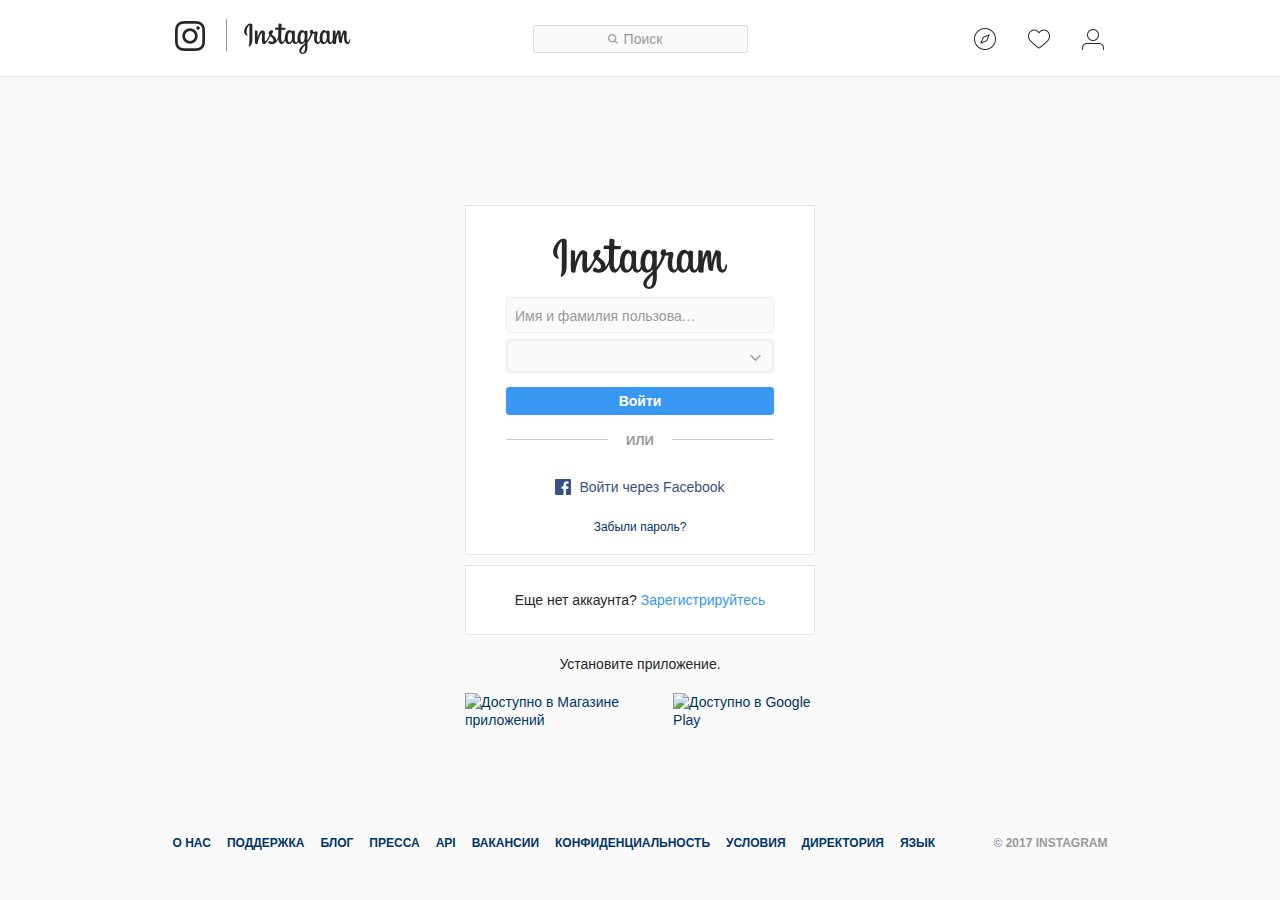
==== commit 4de7972b: "Merge pull request #3 from PavlovaMargarita/UI" ====
--- a/client/index.html
+++ b/client/index.html
@@ -14,8 +14,7 @@
     <meta charset="utf-8">
     <meta http-equiv="X-UA-Compatible" content="IE=edge">
 
-    <title>Instagram</title>
-
+    <title>IfOnlyGram</title>
 
     <meta name="robots" content="noimageindex, noarchive">
     <meta name="mobile-web-app-capable" content="yes">
@@ -23,9169 +22,115 @@
     <meta id="viewport" name="viewport"
           content="width=device-width, user-scalable=no, initial-scale=1, minimum-scale=1, maximum-scale=1">
 
-
-    <link rel="manifest" href="/data/manifest.json">
-
-
-    <link href="https://graph.instagram.com" rel="preconnect" crossorigin="">
-
-
-    <link rel="preload" href="static/bundles/ru_RU_FeedPageContainer.js/c99348b8225e.js" as="script"
-          type="text/javascript" crossorigin="anonymous">
-
-    <script async="" src="//connect.facebook.net/en_US/fbevents.js"></script>
-    <script id="facebook-jssdk" src="//connect.facebook.net/en_US/sdk.js"></script>
-    <script type="text/javascript">
-        (function () {
-            var docElement = document.documentElement;
-            var classRE = new RegExp('(^|\\s)no-js(\\s|$)');
-            var className = docElement.className;
-            docElement.className = className.replace(classRE, '$1js$2');
-        })();
-    </script>
-    <script type="text/javascript">
-        (function () {
-            if ('PerformanceObserver' in window && 'PerformancePaintTiming' in window) {
-                window.__bufferedPerformance = [];
-                var ob = new PerformanceObserver(function (e) {
-                    window.__bufferedPerformance.push.apply(window.__bufferedPerformance, e.getEntries());
-                });
-                ob.observe({entryTypes: ['paint']});
-            }
-        })();
-    </script>
-
-    <link rel="apple-touch-icon-precomposed" sizes="76x76"
-          href="static/images/ico/apple-touch-icon-76x76-precomposed.png/932e4d9af891.png">
-    <link rel="apple-touch-icon-precomposed" sizes="120x120"
-          href="static/images/ico/apple-touch-icon-120x120-precomposed.png/004705c9353f.png">
-    <link rel="apple-touch-icon-precomposed" sizes="152x152"
-          href="static/images/ico/apple-touch-icon-152x152-precomposed.png/82467bc9bcce.png">
-    <link rel="apple-touch-icon-precomposed" sizes="167x167"
-          href="static/images/ico/apple-touch-icon-167x167-precomposed.png/515cb4eeeeee.png">
-    <link rel="apple-touch-icon-precomposed" sizes="180x180"
-          href="static/images/ico/apple-touch-icon-180x180-precomposed.png/94fd767f257b.png">
-
-    <link rel="icon" sizes="192x192" href="static/images/ico/favicon-192.png/b407fa101800.png">
-
-
-    <link rel="mask-icon" href="static/images/ico/favicon.svg/9d8680ab8a3c.svg" color="#262626">
-
-    <link rel="shortcut icon" type="image/x-icon" href="static/images/ico/favicon.ico/dfa85bb1fd63.ico">
-
-
-    <link rel="alternate" href="https://www.instagram.com/" hreflang="x-default">
-    <link rel="alternate" href="https://www.instagram.com/?hl=en" hreflang="en">
-    <link rel="alternate" href="https://www.instagram.com/?hl=fr" hreflang="fr">
-    <link rel="alternate" href="https://www.instagram.com/?hl=it" hreflang="it">
-    <link rel="alternate" href="https://www.instagram.com/?hl=de" hreflang="de">
-    <link rel="alternate" href="https://www.instagram.com/?hl=es" hreflang="es">
-    <link rel="alternate" href="https://www.instagram.com/?hl=zh-cn" hreflang="zh-cn">
-    <link rel="alternate" href="https://www.instagram.com/?hl=zh-tw" hreflang="zh-tw">
-    <link rel="alternate" href="https://www.instagram.com/?hl=ja" hreflang="ja">
-    <link rel="alternate" href="https://www.instagram.com/?hl=ko" hreflang="ko">
-    <link rel="alternate" href="https://www.instagram.com/?hl=pt" hreflang="pt">
-    <link rel="alternate" href="https://www.instagram.com/?hl=pt-br" hreflang="pt-br">
-    <link rel="alternate" href="https://www.instagram.com/?hl=af" hreflang="af">
-    <link rel="alternate" href="https://www.instagram.com/?hl=cs" hreflang="cs">
-    <link rel="alternate" href="https://www.instagram.com/?hl=da" hreflang="da">
-    <link rel="alternate" href="https://www.instagram.com/?hl=el" hreflang="el">
-    <link rel="alternate" href="https://www.instagram.com/?hl=fi" hreflang="fi">
-    <link rel="alternate" href="https://www.instagram.com/?hl=hr" hreflang="hr">
-    <link rel="alternate" href="https://www.instagram.com/?hl=hu" hreflang="hu">
-    <link rel="alternate" href="https://www.instagram.com/?hl=id" hreflang="id">
-    <link rel="alternate" href="https://www.instagram.com/?hl=ms" hreflang="ms">
-    <link rel="alternate" href="https://www.instagram.com/?hl=nb" hreflang="nb">
-    <link rel="alternate" href="https://www.instagram.com/?hl=nl" hreflang="nl">
-    <link rel="alternate" href="https://www.instagram.com/?hl=pl" hreflang="pl">
-    <link rel="alternate" href="https://www.instagram.com/?hl=ru" hreflang="ru">
-    <link rel="alternate" href="https://www.instagram.com/?hl=sk" hreflang="sk">
-    <link rel="alternate" href="https://www.instagram.com/?hl=sv" hreflang="sv">
-    <link rel="alternate" href="https://www.instagram.com/?hl=th" hreflang="th">
-    <link rel="alternate" href="https://www.instagram.com/?hl=tl" hreflang="tl">
-    <link rel="alternate" href="https://www.instagram.com/?hl=tr" hreflang="tr">
-    <link rel="alternate" href="https://www.instagram.com/?hl=hi" hreflang="hi">
-    <link rel="alternate" href="https://www.instagram.com/?hl=bn" hreflang="bn">
-    <link rel="alternate" href="https://www.instagram.com/?hl=gu" hreflang="gu">
-    <link rel="alternate" href="https://www.instagram.com/?hl=kn" hreflang="kn">
-    <link rel="alternate" href="https://www.instagram.com/?hl=ml" hreflang="ml">
-    <link rel="alternate" href="https://www.instagram.com/?hl=mr" hreflang="mr">
-    <link rel="alternate" href="https://www.instagram.com/?hl=pa" hreflang="pa">
-    <link rel="alternate" href="https://www.instagram.com/?hl=ta" hreflang="ta">
-    <link rel="alternate" href="https://www.instagram.com/?hl=te" hreflang="te">
-    <link rel="alternate" href="https://www.instagram.com/?hl=ne" hreflang="ne">
-    <link rel="alternate" href="https://www.instagram.com/?hl=si" hreflang="si">
-    <link rel="alternate" href="https://www.instagram.com/?hl=ur" hreflang="ur">
-    <link rel="alternate" href="https://www.instagram.com/?hl=vi" hreflang="vi">
-    <link rel="alternate" href="https://www.instagram.com/?hl=bg" hreflang="bg">
-    <link rel="alternate" href="https://www.instagram.com/?hl=fr-ca" hreflang="fr-ca">
-    <link rel="alternate" href="https://www.instagram.com/?hl=ro" hreflang="ro">
-    <link rel="alternate" href="https://www.instagram.com/?hl=sr" hreflang="sr">
-    <link rel="alternate" href="https://www.instagram.com/?hl=uk" hreflang="uk">
-    <link rel="alternate" href="https://www.instagram.com/?hl=zh-hk" hreflang="zh-hk">
-    <link rel="alternate" href="https://www.instagram.com/?hl=es-la" hreflang="es-gt">
-    <link rel="alternate" href="https://www.instagram.com/?hl=es-la" hreflang="es-py">
-    <link rel="alternate" href="https://www.instagram.com/?hl=es-la" hreflang="es-ve">
-    <link rel="alternate" href="https://www.instagram.com/?hl=es-la" hreflang="es-ar">
-    <link rel="alternate" href="https://www.instagram.com/?hl=es-la" hreflang="es-ni">
-    <link rel="alternate" href="https://www.instagram.com/?hl=es-la" hreflang="es-co">
-    <link rel="alternate" href="https://www.instagram.com/?hl=es-la" hreflang="es-cu">
-    <link rel="alternate" href="https://www.instagram.com/?hl=es-la" hreflang="es-cr">
-    <link rel="alternate" href="https://www.instagram.com/?hl=es-la" hreflang="es-do">
-    <link rel="alternate" href="https://www.instagram.com/?hl=es-la" hreflang="es-mx">
-    <link rel="alternate" href="https://www.instagram.com/?hl=es-la" hreflang="es-mx">
-    <link rel="alternate" href="https://www.instagram.com/?hl=es-la" hreflang="es-mx">
-    <link rel="alternate" href="https://www.instagram.com/?hl=es-la" hreflang="es-mx">
-    <link rel="alternate" href="https://www.instagram.com/?hl=es-la" hreflang="es-mx">
-    <link rel="alternate" href="https://www.instagram.com/?hl=es-la" hreflang="es-mx">
-    <link rel="alternate" href="https://www.instagram.com/?hl=es-la" hreflang="es-mx">
-    <link rel="alternate" href="https://www.instagram.com/?hl=es-la" hreflang="es-mx">
-    <link rel="alternate" href="https://www.instagram.com/?hl=es-la" hreflang="es-mx">
-    <link rel="alternate" href="https://www.instagram.com/?hl=es-la" hreflang="es-mx">
-    <link rel="alternate" href="https://www.instagram.com/?hl=es-la" hreflang="es-mx">
-    <link rel="alternate" href="https://www.instagram.com/?hl=es-la" hreflang="es-mx">
-    <link rel="alternate" href="https://www.instagram.com/?hl=es-la" hreflang="es-mx">
-    <link rel="alternate" href="https://www.instagram.com/?hl=es-la" hreflang="es-cl">
-    <link rel="alternate" href="https://www.instagram.com/?hl=es-la" hreflang="es-cl">
-    <link rel="alternate" href="https://www.instagram.com/?hl=es-la" hreflang="es-pe">
-    <link rel="alternate" href="https://www.instagram.com/?hl=es-la" hreflang="es-sv">
-    <link rel="alternate" href="https://www.instagram.com/?hl=es-la" hreflang="es-pa">
-    <link rel="alternate" href="https://www.instagram.com/?hl=es-la" hreflang="es-ec">
-    <link rel="alternate" href="https://www.instagram.com/?hl=es-la" hreflang="es-hn">
-    <link rel="alternate" href="https://www.instagram.com/?hl=es-la" hreflang="es-uy">
-    <link rel="alternate" href="https://www.instagram.com/?hl=es-la" hreflang="es-pr">
-    <link rel="alternate" href="https://www.instagram.com/?hl=es-la" hreflang="es-bo">
-
-    <style type="text/css" data-isostyle-id="is6d0655d8">._2g7d5 {
-        font-weight: 600;
-        overflow: hidden;
-        text-overflow: ellipsis;
-        white-space: nowrap;
-        padding-left: 5px;
-        margin-left: -5px
-    }</style>
-    <style type="text/css" data-isostyle-id="is57bd59fd">._nt9ow {
-        display: block
-    }
-
-    ._de460, ._de460:visited, ._nt9ow {
-        color: #262626
-    }
-
-    ._nzn1h, ._nzn1h:visited {
-        font-weight: 600;
-        color: #262626
-    }
-
-    ._gu6vm {
-        cursor: pointer
-    }</style>
-    <style type="text/css" data-isostyle-id="is-3dc0a48d">._o7vmf {
-        margin-right: 8px
-    }
-
-    ._o7vmf:last-child {
-        margin-right: 0
-    }
-
-    ._8a10v {
-        height: 40px
-    }</style>
-    <style type="text/css" data-isostyle-id="is9d05eeb">._3kjvh {
-        background-color: #fff;
-        -webkit-box-align: center;
-        -webkit-align-items: center;
-        -ms-flex-align: center;
-        align-items: center;
-        -webkit-box-flex: 1;
-        -webkit-flex-grow: 1;
-        -ms-flex-positive: 1;
-        flex-grow: 1;
-        -webkit-box-pack: center;
-        -webkit-justify-content: center;
-        -ms-flex-pack: center;
-        justify-content: center;
-        padding: 76px;
-        width: 100%
-    }
-
-    ._t9s9n {
-        background-image: url(static/images/ico/favicon-192.png/b407fa101800.png);
-        background-size: contain;
-        display: block;
-        height: 75px;
-        width: 75px
-    }
-
-    ._70wm7 {
-        color: #262626;
-        margin: 28px 0;
-        max-width: 230px;
-        text-align: center
-    }
-
-    ._6ie21 {
-        font-size: 20px
-    }
-
-    ._2y2pq {
-        font-size: 12px;
-        line-height: 16px;
-        margin-top: 8px
-    }
-
-    ._pzcwu, ._pzcwu:visited {
-        background-color: #3897f0;
-        border-radius: 3px;
-        color: #fff;
-        display: block;
-        font-size: 16px;
-        margin: 0 0 8px;
-        padding: 8px 32px;
-        text-align: center
-    }
-
-    ._rqivq, ._rqivq:visited {
-        background-color: transparent;
-        color: #999
-    }</style>
-    <style type="text/css" data-isostyle-id="is17b3558a">@-webkit-keyframes spinner-spin8 {
-                                                             0% {
-                                                                 -webkit-transform: rotate(180deg);
-                                                                 transform: rotate(180deg)
-                                                             }
-                                                             to {
-                                                                 -webkit-transform: rotate(540deg);
-                                                                 transform: rotate(540deg)
-                                                             }
-                                                         }
-
-    @keyframes spinner-spin8 {
-        0% {
-            -webkit-transform: rotate(180deg);
-            transform: rotate(180deg)
-        }
-        to {
-            -webkit-transform: rotate(540deg);
-            transform: rotate(540deg)
-        }
-    }
-
-    @-webkit-keyframes spinner-spin12 {
-        0% {
-            -webkit-transform: rotate(0deg);
-            transform: rotate(0deg)
-        }
-        to {
-            -webkit-transform: rotate(360deg);
-            transform: rotate(360deg)
-        }
-    }
-
-    @keyframes spinner-spin12 {
-        0% {
-            -webkit-transform: rotate(0deg);
-            transform: rotate(0deg)
-        }
-        to {
-            -webkit-transform: rotate(360deg);
-            transform: rotate(360deg)
-        }
-    }
-
-    ._anzsd {
-        left: 50%;
-        position: absolute;
-        top: 50%;
-        background-size: 100%
-    }
-
-    ._nwowf {
-        height: 18px;
-        margin-left: -9px;
-        margin-top: -9px;
-        width: 18px;
-        background-image: url('[data-uri]');
-        -webkit-animation: spinner-spin8 .8s steps(8) infinite;
-        animation: spinner-spin8 .8s steps(8) infinite
-    }
-
-    ._o5uzb, ._qi7o0 {
-        height: 32px;
-        margin-left: -16px;
-        margin-top: -16px;
-        width: 32px;
-        background-image: url('[data-uri]');
-        -webkit-animation: spinner-spin12 1.2s steps(12) infinite;
-        animation: spinner-spin12 1.2s steps(12) infinite
-    }
-
-    ._qi7o0 {
-        height: 64px;
-        margin-left: -32px;
-        margin-top: -32px;
-        width: 64px;
-        background-image: url('[data-uri]')
-    }</style>
-    <style type="text/css" data-isostyle-id="is6af155b7">._ov9ai {
-        display: block;
-        position: relative
-    }
-
-    ._qv64e {
-        -webkit-appearance: none;
-        border-radius: 3px;
-        border-style: solid;
-        border-width: 1px;
-        font-size: 14px;
-        font-weight: 600;
-        line-height: 26px;
-        outline: none;
-        overflow: hidden;
-        text-overflow: ellipsis;
-        white-space: nowrap;
-        width: 100%
-    }
-
-    ._cesnh {
-        background-color: transparent;
-        border: none;
-        color: #fff;
-        overflow: hidden
-    }
-
-    ._c55eh {
-        background: 0 0;
-        border-color: #3897f0;
-        color: #3897f0
-    }
-
-    ._i63ih._c55eh {
-        background: 0 0;
-        border-color: #1372cc;
-        color: #1372cc
-    }
-
-    ._iokts, ._jqf0k {
-        background: 0 0;
-        border: none;
-        cursor: pointer
-    }
-
-    ._jqf0k {
-        color: #262626
-    }
-
-    ._iokts {
-        color: #3897f0
-    }
-
-    ._l16nh {
-        background: 0 0;
-        border: none;
-        color: #003569;
-        font-weight: 400
-    }
-
-    ._i63ih._l16nh {
-        color: #00264a
-    }
-
-    ._t78yp {
-        background: 0 0;
-        border-color: #dbdbdb;
-        color: #262626
-    }
-
-    ._i63ih._t78yp {
-        opacity: .7
-    }
-
-    ._gexxb, ._i63ih._gexxb {
-        background: #3897f0;
-        border-color: #3897f0;
-        color: #fff
-    }
-
-    ._i63ih._gexxb {
-        opacity: .7
-    }
-
-    ._qv64e:active {
-        opacity: .7
-    }
-
-    ._jfvwv {
-        opacity: .3
-    }
-
-    ._njrw0 {
-        cursor: pointer
-    }
-
-    ._q2hnk {
-        opacity: .2
-    }
-
-    ._4tgw8, ._r9b8f {
-        padding: 0 8px
-    }
-
-    @media (min-width: 736px) {
-        ._r9b8f {
-            padding: 0 24px
-        }
-    }</style>
-    <style type="text/css" data-isostyle-id="is190952a8">._8scx2 {
-        display: block;
-        overflow: hidden;
-        text-indent: 110%;
-        white-space: nowrap
-    }
-
-    ._gvoze:active {
-        opacity: 1
-    }
-
-    ._fkers, ._fkers:visited {
-        color: #3897f0
-    }</style>
-    <style type="text/css"
-           data-isostyle-id="is-3398bc2">.coreSpriteActivityHeart, .coreSpriteAddPhoto, .coreSpriteAddText {
-        background-image: url(static/9788b71d1b2d.png);
-        background-repeat: no-repeat;
-        background-position: -192px -222px;
-        height: 62px;
-        width: 62px
-    }
-
-    .coreSpriteAddPhoto, .coreSpriteAddText {
-        background-position: -94px -53px;
-        height: 80px;
-        width: 80px
-    }
-
-    .coreSpriteAddText {
-        background-position: -130px -336px;
-        height: 24px;
-        width: 24px
-    }
-
-    .coreSpriteAppIcon, .coreSpriteAppStoreButton, .coreSpriteBoomerang, .coreSpriteCameraActive, .coreSpriteCameraInactive {
-        background-image: url(static/9788b71d1b2d.png);
-        background-repeat: no-repeat;
-        background-position: -306px -136px;
-        height: 40px;
-        width: 40px
-    }
-
-    .coreSpriteAppStoreButton, .coreSpriteBoomerang, .coreSpriteCameraActive, .coreSpriteCameraInactive {
-        background-position: -132px -136px;
-        height: 41px;
-        width: 128px
-    }
-
-    .coreSpriteBoomerang, .coreSpriteCameraActive, .coreSpriteCameraInactive {
-        background-position: -278px -115px;
-        height: 17px;
-        width: 17px
-    }
-
-    .coreSpriteCameraActive, .coreSpriteCameraInactive {
-        background-position: -387px -338px;
-        height: 21px;
-        width: 24px
-    }
-
-    .coreSpriteCameraInactive {
-        background-position: -104px -362px
-    }
-
-    .coreSpriteChevronDownGrey, .coreSpriteChevronRight, .coreSpriteClose, .coreSpriteCloseLight, .coreSpriteComment {
-        background-image: url(static/9788b71d1b2d.png);
-        background-repeat: no-repeat;
-        background-position: -341px -303px;
-        height: 12px;
-        width: 12px
-    }
-
-    .coreSpriteChevronRight, .coreSpriteClose, .coreSpriteCloseLight, .coreSpriteComment {
-        background-position: -347px -102px;
-        height: 11px;
-        width: 6px
-    }
-
-    .coreSpriteClose, .coreSpriteCloseLight, .coreSpriteComment {
-        background-position: -333px -59px;
-        height: 20px;
-        width: 20px
-    }
-
-    .coreSpriteCloseLight, .coreSpriteComment {
-        background-position: -104px -336px;
-        height: 24px;
-        width: 24px
-    }
-
-    .coreSpriteComment {
-        background-position: 0 -362px
-    }
-
-    .coreSpriteDesktopNavActivity, .coreSpriteDesktopNavExplore, .coreSpriteDesktopNavLogoAndWordmark, .coreSpriteDesktopNavProfile {
-        background-image: url(static/9788b71d1b2d.png);
-        background-repeat: no-repeat;
-        background-position: -260px -336px;
-        height: 24px;
-        width: 24px
-    }
-
-    .coreSpriteDesktopNavExplore, .coreSpriteDesktopNavLogoAndWordmark, .coreSpriteDesktopNavProfile {
-        background-position: -387px -156px
-    }
-
-    .coreSpriteDesktopNavLogoAndWordmark, .coreSpriteDesktopNavProfile {
-        background-position: -177px 0;
-        height: 35px;
-        width: 176px
-    }
-
-    .coreSpriteDesktopNavProfile {
-        background-position: -313px -179px;
-        height: 24px;
-        width: 24px
-    }
-
-    .coreSpriteDismissLarge, .coreSpriteDismissSmall, .coreSpriteDropdownArrowBlue5, .coreSpriteDropdownArrowBlue6 {
-        background-image: url(static/9788b71d1b2d.png);
-        background-repeat: no-repeat;
-        background-position: -149px -210px;
-        height: 10px;
-        width: 10px
-    }
-
-    .coreSpriteDismissSmall, .coreSpriteDropdownArrowBlue5, .coreSpriteDropdownArrowBlue6 {
-        background-position: -161px -210px;
-        height: 8px;
-        width: 8px
-    }
-
-    .coreSpriteDropdownArrowBlue5, .coreSpriteDropdownArrowBlue6 {
-        background-position: -171px -210px;
-        height: 6px;
-        width: 9px
-    }
-
-    .coreSpriteDropdownArrowBlue6 {
-        background-position: -355px -327px
-    }
-
-    .coreSpriteDropdownArrowGrey9, .coreSpriteDropdownArrowWhite, .coreSpriteFacebookIcon, .coreSpriteFacebookIconInverted {
-        background-image: url(static/9788b71d1b2d.png);
-        background-repeat: no-repeat;
-        background-position: -377px -327px;
-        height: 6px;
-        width: 8px
-    }
-
-    .coreSpriteDropdownArrowWhite, .coreSpriteFacebookIcon, .coreSpriteFacebookIconInverted {
-        background-position: -366px -327px;
-        width: 9px
-    }
-
-    .coreSpriteFacebookIcon, .coreSpriteFacebookIconInverted {
-        background-position: -315px -115px;
-        height: 16px;
-        width: 16px
-    }
-
-    .coreSpriteFacebookIconInverted {
-        background-position: -333px -115px
-    }
-
-    .coreSpriteFbGlyph, .coreSpriteFeedCreation, .coreSpriteGlyphBlack, .coreSpriteGlyphGradient, .coreSpriteGlyphWhite {
-        background-image: url(static/9788b71d1b2d.png);
-        background-repeat: no-repeat;
-        background-position: 0 -388px;
-        height: 22px;
-        width: 22px
-    }
-
-    .coreSpriteFeedCreation, .coreSpriteGlyphBlack, .coreSpriteGlyphGradient, .coreSpriteGlyphWhite {
-        background-position: -287px -179px;
-        height: 24px;
-        width: 24px
-    }
-
-    .coreSpriteGlyphBlack, .coreSpriteGlyphGradient, .coreSpriteGlyphWhite {
-        background-position: -355px 0;
-        height: 30px;
-        width: 30px
-    }
-
-    .coreSpriteGlyphGradient, .coreSpriteGlyphWhite {
-        background-position: -191px -286px;
-        height: 40px;
-        width: 40px
-    }
-
-    .coreSpriteGlyphWhite {
-        background-position: -355px -160px;
-        height: 29px;
-        width: 29px
-    }
-
-    .coreSpriteGooglePlayButton, .coreSpriteHashtag, .coreSpriteHeartFull, .coreSpriteHeartOpen, .coreSpriteHeartSmall {
-        background-image: url(static/9788b71d1b2d.png);
-        background-repeat: no-repeat;
-        background-position: 0 -136px;
-        height: 41px;
-        width: 130px
-    }
-
-    .coreSpriteHashtag, .coreSpriteHeartFull, .coreSpriteHeartOpen, .coreSpriteHeartSmall {
-        background-position: -72px -388px;
-        height: 17px;
-        width: 13px
-    }
-
-    .coreSpriteHeartFull, .coreSpriteHeartOpen, .coreSpriteHeartSmall {
-        background-position: -208px -336px;
-        height: 24px;
-        width: 24px
-    }
-
-    .coreSpriteHeartOpen, .coreSpriteHeartSmall {
-        background-position: -234px -336px
-    }
-
-    .coreSpriteHeartSmall {
-        background-position: -198px -115px;
-        height: 19px;
-        width: 19px
-    }
-
-    .coreSpriteHyperlapse, .coreSpriteInputAccepted, .coreSpriteInputError, .coreSpriteInputRefresh, .coreSpriteLeftChevron {
-        background-image: url(static/9788b71d1b2d.png);
-        background-repeat: no-repeat;
-        background-position: -259px -115px;
-        height: 17px;
-        width: 17px
-    }
-
-    .coreSpriteInputAccepted, .coreSpriteInputError, .coreSpriteInputRefresh, .coreSpriteLeftChevron {
-        background-position: -24px -388px;
-        height: 22px;
-        width: 22px
-    }
-
-    .coreSpriteInputError, .coreSpriteInputRefresh, .coreSpriteLeftChevron {
-        background-position: -48px -388px
-    }
-
-    .coreSpriteInputRefresh, .coreSpriteLeftChevron {
-        background-position: -364px -336px;
-        width: 21px
-    }
-
-    .coreSpriteLeftChevron {
-        background-position: -309px -286px;
-        height: 30px;
-        width: 30px
-    }
-
-    .coreSpriteLeftPaginationArrow, .coreSpriteLikeAnimationHeart, .coreSpriteLocation, .coreSpriteLocationActive {
-        background-image: url(static/9788b71d1b2d.png);
-        background-repeat: no-repeat;
-        background-position: -233px -286px;
-        height: 40px;
-        width: 40px
-    }
-
-    .coreSpriteLikeAnimationHeart, .coreSpriteLocation, .coreSpriteLocationActive {
-        background-position: 0 -53px;
-        height: 81px;
-        width: 92px
-    }
-
-    .coreSpriteLocation, .coreSpriteLocationActive {
-        background-position: -334px -260px;
-        height: 19px;
-        width: 16px
-    }
-
-    .coreSpriteLocationActive {
-        background-position: -316px -260px;
-        height: 20px
-    }
-
-    .coreSpriteLock, .coreSpriteLoggedOutGenericUpsell, .coreSpriteLoggedOutWordmark, .coreSpriteMobileNavActivityActive {
-        background-image: url(static/9788b71d1b2d.png);
-        background-repeat: no-repeat;
-        background-position: -255px -37px;
-        height: 76px;
-        width: 76px
-    }
-
-    .coreSpriteLoggedOutGenericUpsell, .coreSpriteLoggedOutWordmark, .coreSpriteMobileNavActivityActive {
-        background-position: -256px -222px;
-        height: 58px;
-        width: 58px
-    }
-
-    .coreSpriteLoggedOutWordmark, .coreSpriteMobileNavActivityActive {
-        background-position: 0 0;
-        height: 51px;
-        width: 175px
-    }
-
-    .coreSpriteMobileNavActivityActive {
-        background-position: -156px -336px;
-        height: 24px;
-        width: 24px
-    }
-
-    .coreSpriteMobileNavActivityInactive, .coreSpriteMobileNavAddPeopleActive, .coreSpriteMobileNavAddPeopleInactive, .coreSpriteMobileNavDiscoverPeople {
-        background-image: url(static/9788b71d1b2d.png);
-        background-repeat: no-repeat;
-        background-position: -182px -336px;
-        height: 24px;
-        width: 24px
-    }
-
-    .coreSpriteMobileNavAddPeopleActive, .coreSpriteMobileNavAddPeopleInactive, .coreSpriteMobileNavDiscoverPeople {
-        background-position: -355px -248px;
-        width: 30px
-    }
-
-    .coreSpriteMobileNavAddPeopleInactive, .coreSpriteMobileNavDiscoverPeople {
-        background-position: -355px -222px
-    }
-
-    .coreSpriteMobileNavDiscoverPeople {
-        background-position: -227px -179px;
-        width: 32px
-    }
-
-    .coreSpriteMobileNavExploreActive, .coreSpriteMobileNavExploreInactive, .coreSpriteMobileNavHomeActive, .coreSpriteMobileNavHomeInactive {
-        background-image: url(static/9788b71d1b2d.png);
-        background-repeat: no-repeat;
-        background-position: -286px -336px;
-        height: 24px;
-        width: 24px
-    }
-
-    .coreSpriteMobileNavExploreInactive, .coreSpriteMobileNavHomeActive, .coreSpriteMobileNavHomeInactive {
-        background-position: -312px -336px
-    }
-
-    .coreSpriteMobileNavHomeActive, .coreSpriteMobileNavHomeInactive {
-        background-position: -78px -362px
-    }
-
-    .coreSpriteMobileNavHomeInactive {
-        background-position: -387px 0
-    }
-
-    .coreSpriteMobileNavLogo, .coreSpriteMobileNavMenuActive, .coreSpriteMobileNavMenuInactive, .coreSpriteMobileNavProfileActive {
-        background-image: url(static/9788b71d1b2d.png);
-        background-repeat: no-repeat;
-        background-position: -355px -274px;
-        height: 25px;
-        width: 25px
-    }
-
-    .coreSpriteMobileNavMenuActive, .coreSpriteMobileNavMenuInactive, .coreSpriteMobileNavProfileActive {
-        background-position: -387px -52px;
-        height: 24px;
-        width: 24px
-    }
-
-    .coreSpriteMobileNavMenuInactive, .coreSpriteMobileNavProfileActive {
-        background-position: -387px -78px
-    }
-
-    .coreSpriteMobileNavProfileActive {
-        background-position: -387px -104px
-    }
-
-    .coreSpriteMobileNavProfileInactive, .coreSpriteMobileNavSearchActive, .coreSpriteMobileNavSearchInactive, .coreSpriteMobileNavSettings {
-        background-image: url(static/9788b71d1b2d.png);
-        background-repeat: no-repeat;
-        background-position: -387px -130px;
-        height: 24px;
-        width: 24px
-    }
-
-    .coreSpriteMobileNavSearchActive, .coreSpriteMobileNavSearchInactive, .coreSpriteMobileNavSettings {
-        background-position: -355px -301px
-    }
-
-    .coreSpriteMobileNavSearchInactive, .coreSpriteMobileNavSettings {
-        background-position: -387px -182px
-    }
-
-    .coreSpriteMobileNavSettings {
-        background-position: -387px -208px
-    }
-
-    .coreSpriteMobileNavTypeLogo, .coreSpriteNotificationLeftChevron, .coreSpriteNotificationRightChevron, .coreSpriteNullProfile {
-        background-image: url(static/9788b71d1b2d.png);
-        background-repeat: no-repeat;
-        background-position: -122px -179px;
-        height: 29px;
-        width: 103px
-    }
-
-    .coreSpriteNotificationLeftChevron, .coreSpriteNotificationRightChevron, .coreSpriteNullProfile {
-        background-position: -339px -179px;
-        height: 21px;
-        width: 11px
-    }
-
-    .coreSpriteNotificationRightChevron, .coreSpriteNullProfile {
-        background-position: -341px -286px;
-        height: 15px;
-        width: 12px
-    }
-
-    .coreSpriteNullProfile {
-        background-position: -64px -222px;
-        height: 62px;
-        width: 62px
-    }
-
-    .coreSpriteOptionsEllipsis, .coreSpriteOptionsEllipsisLight, .coreSpritePagingChevron, .coreSpritePlayIconSmall {
-        background-image: url(static/9788b71d1b2d.png);
-        background-repeat: no-repeat;
-        background-position: -297px -115px;
-        height: 16px;
-        width: 16px
-    }
-
-    .coreSpriteOptionsEllipsisLight, .coreSpritePagingChevron, .coreSpritePlayIconSmall {
-        background-position: -26px -362px;
-        height: 24px;
-        width: 24px
-    }
-
-    .coreSpritePagingChevron, .coreSpritePlayIconSmall {
-        background-position: -52px -362px
-    }
-
-    .coreSpritePlayIconSmall {
-        background-position: -333px -81px;
-        height: 19px;
-        width: 19px
-    }
-
-    .coreSpritePrivateLock, .coreSpriteProfileCamera, .coreSpriteProfileGrid, .coreSpriteProfileGridActive {
-        background-image: url(static/9788b71d1b2d.png);
-        background-repeat: no-repeat;
-        background-position: -316px -222px;
-        height: 36px;
-        width: 36px
-    }
-
-    .coreSpriteProfileCamera, .coreSpriteProfileGrid, .coreSpriteProfileGridActive {
-        background-position: 0 -222px;
-        height: 62px;
-        width: 62px
-    }
-
-    .coreSpriteProfileGrid, .coreSpriteProfileGridActive {
-        background-position: -387px -312px;
-        height: 24px;
-        width: 24px
-    }
-
-    .coreSpriteProfileGridActive {
-        background-position: -387px -286px
-    }
-
-    .coreSpriteProfileSave, .coreSpriteProfileSaveActive, .coreSpriteReload, .coreSpriteRightChevron, .coreSpriteRightPaginationArrow {
-        background-image: url(static/9788b71d1b2d.png);
-        background-repeat: no-repeat;
-        background-position: -387px -260px;
-        height: 24px;
-        width: 24px
-    }
-
-    .coreSpriteProfileSaveActive, .coreSpriteReload, .coreSpriteRightChevron, .coreSpriteRightPaginationArrow {
-        background-position: -338px -336px
-    }
-
-    .coreSpriteReload, .coreSpriteRightChevron, .coreSpriteRightPaginationArrow {
-        background-position: -355px -191px;
-        height: 29px;
-        width: 29px
-    }
-
-    .coreSpriteRightChevron, .coreSpriteRightPaginationArrow {
-        background-position: -355px -32px;
-        height: 30px;
-        width: 30px
-    }
-
-    .coreSpriteRightPaginationArrow {
-        background-position: -149px -286px;
-        height: 40px;
-        width: 40px
-    }
-
-    .coreSpriteSaveFull, .coreSpriteSaveLightFull, .coreSpriteSaveLightOpen, .coreSpriteSaveNull, .coreSpriteSaveOpen, .coreSpriteSaveStory {
-        background-image: url(static/9788b71d1b2d.png);
-        background-repeat: no-repeat;
-        background-position: -26px -336px;
-        height: 24px;
-        width: 24px
-    }
-
-    .coreSpriteSaveLightFull, .coreSpriteSaveLightOpen, .coreSpriteSaveNull, .coreSpriteSaveOpen, .coreSpriteSaveStory {
-        background-position: 0 -336px
-    }
-
-    .coreSpriteSaveLightOpen, .coreSpriteSaveNull, .coreSpriteSaveOpen, .coreSpriteSaveStory {
-        background-position: -261px -179px
-    }
-
-    .coreSpriteSaveNull, .coreSpriteSaveOpen, .coreSpriteSaveStory {
-        background-position: -128px -222px;
-        height: 62px;
-        width: 62px
-    }
-
-    .coreSpriteSaveOpen, .coreSpriteSaveStory {
-        background-position: -387px -234px;
-        height: 24px;
-        width: 24px
-    }
-
-    .coreSpriteSaveStory {
-        background-position: -387px -26px
-    }
-
-    .coreSpriteSearchClear, .coreSpriteSearchIcon, .coreSpriteSensitivityIcon, .coreSpriteSensitivityIconSmall {
-        background-image: url(static/9788b71d1b2d.png);
-        background-repeat: no-repeat;
-        background-position: -333px -37px;
-        height: 20px;
-        width: 20px
-    }
-
-    .coreSpriteSearchIcon, .coreSpriteSensitivityIcon, .coreSpriteSensitivityIconSmall {
-        background-position: -137px -210px;
-        height: 10px;
-        width: 10px
-    }
-
-    .coreSpriteSensitivityIcon, .coreSpriteSensitivityIconSmall {
-        background-position: -50px -286px;
-        height: 48px;
-        width: 48px
-    }
-
-    .coreSpriteSensitivityIconSmall {
-        background-position: -275px -286px;
-        height: 32px;
-        width: 32px
-    }
-
-    .coreSpriteSidecarIconLarge, .coreSpriteSidecarIconSmall, .coreSpriteSpeechBubbleSmall, .coreSpriteSpinsta, .coreSpriteSpinstaNux {
-        background-image: url(static/9788b71d1b2d.png);
-        background-repeat: no-repeat;
-        background-position: -100px -286px;
-        height: 47px;
-        width: 47px
-    }
-
-    .coreSpriteSidecarIconSmall, .coreSpriteSpeechBubbleSmall, .coreSpriteSpinsta, .coreSpriteSpinstaNux {
-        background-position: -355px -64px;
-        height: 30px;
-        width: 30px
-    }
-
-    .coreSpriteSpeechBubbleSmall, .coreSpriteSpinsta, .coreSpriteSpinstaNux {
-        background-position: -177px -115px;
-        height: 19px;
-        width: 19px
-    }
-
-    .coreSpriteSpinsta, .coreSpriteSpinstaNux {
-        background-position: -333px -102px;
-        height: 11px;
-        width: 12px
-    }
-
-    .coreSpriteSpinstaNux {
-        background-position: -355px -128px;
-        height: 30px;
-        width: 30px
-    }
-
-    .coreSpriteSpinstaStory, .coreSpriteStoriesPost, .coreSpriteStoryCreation, .coreSpriteStoryCreationAlt {
-        background-image: url(static/9788b71d1b2d.png);
-        background-repeat: no-repeat;
-        background-position: -162px -362px;
-        height: 11px;
-        width: 12px
-    }
-
-    .coreSpriteStoriesPost, .coreSpriteStoryCreation, .coreSpriteStoryCreationAlt {
-        background-position: -78px -336px;
-        height: 24px;
-        width: 24px
-    }
-
-    .coreSpriteStoryCreation, .coreSpriteStoryCreationAlt {
-        background-position: -52px -336px
-    }
-
-    .coreSpriteStoryCreationAlt {
-        background-position: -239px -115px;
-        height: 18px;
-        width: 18px
-    }
-
-    .coreSpriteStoryViewCount, .coreSpriteUserTagIndicator, .coreSpriteVerifiedBadge, .coreSpriteVerifiedBadgeSmall {
-        background-image: url(static/9788b71d1b2d.png);
-        background-repeat: no-repeat;
-        background-position: -122px -210px;
-        height: 10px;
-        width: 13px
-    }
-
-    .coreSpriteUserTagIndicator, .coreSpriteVerifiedBadge, .coreSpriteVerifiedBadgeSmall {
-        background-position: -262px -136px;
-        height: 41px;
-        width: 42px
-    }
-
-    .coreSpriteVerifiedBadge, .coreSpriteVerifiedBadgeSmall {
-        background-position: -219px -115px;
-        height: 18px;
-        width: 18px
-    }
-
-    .coreSpriteVerifiedBadgeSmall {
-        background-position: -148px -362px;
-        height: 12px;
-        width: 12px
-    }
-
-    .coreSpriteVideoIconLarge, .coreSpriteVideoIconSmall, .coreSpriteVideoNux, .coreSpriteViewCount, .coreSpriteWindowsStoreButton {
-        background-image: url(static/9788b71d1b2d.png);
-        background-repeat: no-repeat;
-        background-position: 0 -286px;
-        height: 48px;
-        width: 48px
-    }
-
-    .coreSpriteVideoIconSmall, .coreSpriteVideoNux, .coreSpriteViewCount, .coreSpriteWindowsStoreButton {
-        background-position: -355px -96px;
-        height: 30px;
-        width: 30px
-    }
-
-    .coreSpriteVideoNux, .coreSpriteViewCount, .coreSpriteWindowsStoreButton {
-        background-position: -177px -37px;
-        height: 76px;
-        width: 76px
-    }
-
-    .coreSpriteViewCount, .coreSpriteWindowsStoreButton {
-        background-position: -130px -362px;
-        height: 16px;
-        width: 16px
-    }
-
-    .coreSpriteWindowsStoreButton {
-        background-position: 0 -179px;
-        height: 41px;
-        width: 120px
-    }
-
-    @media (min-device-pixel-ratio: 1.5),(-webkit-min-device-pixel-ratio: 1.5),(min-resolution: 144dpi) {
-        .coreSpriteActivityHeart, .coreSpriteAddPhoto, .coreSpriteAddText {
-            background-image: url(static/bundles/sprite_core_2x.png/5e9cc261d256.png);
-            background-size: 405px 379px;
-            background-position: -189px -218px
-        }
-
-        .coreSpriteAddPhoto, .coreSpriteAddText {
-            background-position: -93px -52px
-        }
-
-        .coreSpriteAddText {
-            background-position: -200px -355px
-        }
-
-        .coreSpriteAppIcon, .coreSpriteAppStoreButton, .coreSpriteBoomerang, .coreSpriteCameraActive, .coreSpriteCameraInactive {
-            background-image: url(static/bundles/sprite_core_2x.png/5e9cc261d256.png);
-            background-size: 405px 379px;
-            background-position: -98px -281px
-        }
-
-        .coreSpriteAppStoreButton, .coreSpriteBoomerang, .coreSpriteCameraActive, .coreSpriteCameraInactive {
-            background-position: -131px -134px
-        }
-
-        .coreSpriteBoomerang, .coreSpriteCameraActive, .coreSpriteCameraInactive {
-            background-position: -384px -204px
-        }
-
-        .coreSpriteCameraActive, .coreSpriteCameraInactive {
-            background-position: -300px -355px
-        }
-
-        .coreSpriteCameraInactive {
-            background-position: -325px -355px
-        }
-
-        .coreSpriteChevronDownGrey, .coreSpriteChevronRight, .coreSpriteClose, .coreSpriteCloseLight, .coreSpriteComment {
-            background-image: url(static/bundles/sprite_core_2x.png/5e9cc261d256.png);
-            background-size: 405px 379px;
-            background-position: -176px -113px
-        }
-
-        .coreSpriteChevronRight, .coreSpriteClose, .coreSpriteCloseLight, .coreSpriteComment {
-            background-position: -396px -308px
-        }
-
-        .coreSpriteClose, .coreSpriteCloseLight, .coreSpriteComment {
-            background-position: -384px -23px
-        }
-
-        .coreSpriteCloseLight, .coreSpriteComment {
-            background-position: -150px -330px
-        }
-
-        .coreSpriteComment {
-            background-position: -258px -176px
-        }
-
-        .coreSpriteDesktopNavActivity, .coreSpriteDesktopNavExplore, .coreSpriteDesktopNavLogoAndWordmark, .coreSpriteDesktopNavProfile {
-            background-image: url(static/bundles/sprite_core_2x.png/5e9cc261d256.png);
-            background-size: 405px 379px;
-            background-position: -353px -298px
-        }
-
-        .coreSpriteDesktopNavExplore, .coreSpriteDesktopNavLogoAndWordmark, .coreSpriteDesktopNavProfile {
-            background-position: -50px -355px
-        }
-
-        .coreSpriteDesktopNavLogoAndWordmark, .coreSpriteDesktopNavProfile {
-            background-position: -176px 0
-        }
-
-        .coreSpriteDesktopNavProfile {
-            background-position: -308px -176px
-        }
-
-        .coreSpriteDismissLarge, .coreSpriteDismissSmall, .coreSpriteDropdownArrowBlue5, .coreSpriteDropdownArrowBlue6 {
-            background-image: url(static/bundles/sprite_core_2x.png/5e9cc261d256.png);
-            background-size: 405px 379px;
-            background-position: -216px -113px
-        }
-
-        .coreSpriteDismissSmall, .coreSpriteDropdownArrowBlue5, .coreSpriteDropdownArrowBlue6 {
-            background-position: -396px -320px
-        }
-
-        .coreSpriteDropdownArrowBlue5, .coreSpriteDropdownArrowBlue6 {
-            background-position: -353px -323px
-        }
-
-        .coreSpriteDropdownArrowBlue6 {
-            background-position: -373px -323px
-        }
-
-        .coreSpriteDropdownArrowGrey9, .coreSpriteDropdownArrowWhite, .coreSpriteFacebookIcon, .coreSpriteFacebookIconInverted {
-            background-image: url(static/bundles/sprite_core_2x.png/5e9cc261d256.png);
-            background-size: 405px 379px;
-            background-position: -397px -348px
-        }
-
-        .coreSpriteDropdownArrowWhite, .coreSpriteFacebookIcon, .coreSpriteFacebookIconInverted {
-            background-position: -363px -323px
-        }
-
-        .coreSpriteFacebookIcon, .coreSpriteFacebookIconInverted {
-            background-position: -384px -274px
-        }
-
-        .coreSpriteFacebookIconInverted {
-            background-position: -384px -291px
-        }
-
-        .coreSpriteFbGlyph, .coreSpriteFeedCreation, .coreSpriteGlyphBlack, .coreSpriteGlyphGradient, .coreSpriteGlyphWhite {
-            background-image: url(static/bundles/sprite_core_2x.png/5e9cc261d256.png);
-            background-size: 405px 379px;
-            background-position: -330px -59px
-        }
-
-        .coreSpriteFeedCreation, .coreSpriteGlyphBlack, .coreSpriteGlyphGradient, .coreSpriteGlyphWhite {
-            background-position: -283px -176px
-        }
-
-        .coreSpriteGlyphBlack, .coreSpriteGlyphGradient, .coreSpriteGlyphWhite {
-            background-position: -353px -31px
-        }
-
-        .coreSpriteGlyphGradient, .coreSpriteGlyphWhite {
-            background-position: -311px -218px
-        }
-
-        .coreSpriteGlyphWhite {
-            background-position: -353px -92px
-        }
-
-        .coreSpriteGooglePlayButton, .coreSpriteHashtag, .coreSpriteHeartFull, .coreSpriteHeartOpen, .coreSpriteHeartSmall {
-            background-image: url(static/bundles/sprite_core_2x.png/5e9cc261d256.png);
-            background-size: 405px 379px;
-            background-position: 0 -134px
-        }
-
-        .coreSpriteHashtag, .coreSpriteHeartFull, .coreSpriteHeartOpen, .coreSpriteHeartSmall {
-            background-position: -384px -330px
-        }
-
-        .coreSpriteHeartFull, .coreSpriteHeartOpen, .coreSpriteHeartSmall {
-            background-position: -200px -330px
-        }
-
-        .coreSpriteHeartOpen, .coreSpriteHeartSmall {
-            background-position: -325px -330px
-        }
-
-        .coreSpriteHeartSmall {
-            background-position: -384px -85px
-        }
-
-        .coreSpriteHyperlapse, .coreSpriteInputAccepted, .coreSpriteInputError, .coreSpriteInputRefresh, .coreSpriteLeftChevron {
-            background-image: url(static/bundles/sprite_core_2x.png/5e9cc261d256.png);
-            background-size: 405px 379px;
-            background-position: -384px -222px
-        }
-
-        .coreSpriteInputAccepted, .coreSpriteInputError, .coreSpriteInputRefresh, .coreSpriteLeftChevron {
-            background-position: -330px -36px
-        }
-
-        .coreSpriteInputError, .coreSpriteInputRefresh, .coreSpriteLeftChevron {
-            background-position: -330px -82px
-        }
-
-        .coreSpriteInputRefresh, .coreSpriteLeftChevron {
-            background-position: -384px 0
-        }
-
-        .coreSpriteLeftChevron {
-            background-position: -281px -281px
-        }
-
-        .coreSpriteLeftPaginationArrow, .coreSpriteLikeAnimationHeart, .coreSpriteLocation, .coreSpriteLocationActive {
-            background-image: url(static/bundles/sprite_core_2x.png/5e9cc261d256.png);
-            background-size: 405px 379px;
-            background-position: -139px -281px
-        }
-
-        .coreSpriteLikeAnimationHeart, .coreSpriteLocation, .coreSpriteLocationActive {
-            background-position: 0 -52px
-        }
-
-        .coreSpriteLocation, .coreSpriteLocationActive {
-            background-position: -384px -184px
-        }
-
-        .coreSpriteLocationActive {
-            background-position: -384px -163px
-        }
-
-        .coreSpriteLock, .coreSpriteLoggedOutGenericUpsell, .coreSpriteLoggedOutWordmark, .coreSpriteMobileNavActivityActive {
-            background-image: url(static/bundles/sprite_core_2x.png/5e9cc261d256.png);
-            background-size: 405px 379px;
-            background-position: -253px -36px
-        }
-
-        .coreSpriteLoggedOutGenericUpsell, .coreSpriteLoggedOutWordmark, .coreSpriteMobileNavActivityActive {
-            background-position: -252px -218px
-        }
-
-        .coreSpriteLoggedOutWordmark, .coreSpriteMobileNavActivityActive {
-            background-position: 0 0
-        }
-
-        .coreSpriteMobileNavActivityActive {
-            background-position: -100px -330px
-        }
-
-        .coreSpriteMobileNavActivityInactive, .coreSpriteMobileNavAddPeopleActive, .coreSpriteMobileNavAddPeopleInactive {
-            background-image: url(static/bundles/sprite_core_2x.png/5e9cc261d256.png);
-            background-size: 405px 379px;
-            background-position: -125px -330px
-        }
-
-        .coreSpriteMobileNavAddPeopleActive, .coreSpriteMobileNavAddPeopleInactive {
-            background-position: -353px -122px
-        }
-
-        .coreSpriteMobileNavAddPeopleInactive {
-            background-position: -353px -147px
-        }
-
-        .coreSpriteMobileNavDiscoverPeople, .coreSpriteMobileNavExploreActive, .coreSpriteMobileNavExploreInactive, .coreSpriteMobileNavHomeActive {
-            background-image: url(static/bundles/sprite_core_2x.png/5e9cc261d256.png);
-            background-size: 405px 379px;
-            background-position: -225px -176px
-        }
-
-        .coreSpriteMobileNavExploreActive, .coreSpriteMobileNavExploreInactive, .coreSpriteMobileNavHomeActive {
-            background-position: -225px -330px
-        }
-
-        .coreSpriteMobileNavExploreInactive, .coreSpriteMobileNavHomeActive {
-            background-position: -275px -355px
-        }
-
-        .coreSpriteMobileNavHomeActive {
-            background-position: -275px -330px
-        }
-
-        .coreSpriteMobileNavHomeInactive, .coreSpriteMobileNavLogo, .coreSpriteMobileNavMenuActive, .coreSpriteMobileNavMenuInactive {
-            background-image: url(static/bundles/sprite_core_2x.png/5e9cc261d256.png);
-            background-size: 405px 379px;
-            background-position: -300px -330px
-        }
-
-        .coreSpriteMobileNavLogo, .coreSpriteMobileNavMenuActive, .coreSpriteMobileNavMenuInactive {
-            background-position: -353px -172px
-        }
-
-        .coreSpriteMobileNavMenuActive, .coreSpriteMobileNavMenuInactive {
-            background-position: -350px -330px
-        }
-
-        .coreSpriteMobileNavMenuInactive {
-            background-position: 0 -355px
-        }
-
-        .coreSpriteMobileNavProfileActive, .coreSpriteMobileNavProfileInactive, .coreSpriteMobileNavSearchActive {
-            background-image: url(static/bundles/sprite_core_2x.png/5e9cc261d256.png);
-            background-size: 405px 379px;
-            background-position: -25px -355px
-        }
-
-        .coreSpriteMobileNavProfileInactive, .coreSpriteMobileNavSearchActive {
-            background-position: -353px -198px
-        }
-
-        .coreSpriteMobileNavSearchActive {
-            background-position: -75px -355px
-        }
-
-        .coreSpriteMobileNavSearchInactive, .coreSpriteMobileNavSettings, .coreSpriteMobileNavTypeLogo, .coreSpriteNotificationLeftChevron {
-            background-image: url(static/bundles/sprite_core_2x.png/5e9cc261d256.png);
-            background-size: 405px 379px;
-            background-position: -100px -355px
-        }
-
-        .coreSpriteMobileNavSettings, .coreSpriteMobileNavTypeLogo, .coreSpriteNotificationLeftChevron {
-            background-position: -125px -355px
-        }
-
-        .coreSpriteMobileNavTypeLogo, .coreSpriteNotificationLeftChevron {
-            background-position: -121px -176px
-        }
-
-        .coreSpriteNotificationLeftChevron {
-            background-position: -384px -308px
-        }
-
-        .coreSpriteNotificationRightChevron, .coreSpriteNullProfile, .coreSpriteOptionsEllipsis, .coreSpriteOptionsEllipsisLight {
-            background-image: url(static/bundles/sprite_core_2x.png/5e9cc261d256.png);
-            background-size: 405px 379px;
-            background-position: -384px -348px
-        }
-
-        .coreSpriteNullProfile, .coreSpriteOptionsEllipsis, .coreSpriteOptionsEllipsisLight {
-            background-position: -63px -218px
-        }
-
-        .coreSpriteOptionsEllipsis, .coreSpriteOptionsEllipsisLight {
-            background-position: -384px -240px
-        }
-
-        .coreSpriteOptionsEllipsisLight {
-            background-position: -250px -355px
-        }
-
-        .coreSpritePagingChevron, .coreSpritePlayIconSmall, .coreSpritePrivateLock, .coreSpriteProfileCamera, .coreSpriteProfileGrid {
-            background-image: url(static/bundles/sprite_core_2x.png/5e9cc261d256.png);
-            background-size: 405px 379px;
-            background-position: -225px -355px
-        }
-
-        .coreSpritePlayIconSmall, .coreSpritePrivateLock, .coreSpriteProfileCamera, .coreSpriteProfileGrid {
-            background-position: -384px -65px
-        }
-
-        .coreSpritePrivateLock, .coreSpriteProfileCamera, .coreSpriteProfileGrid {
-            background-position: -180px -281px
-        }
-
-        .coreSpriteProfileCamera, .coreSpriteProfileGrid {
-            background-position: 0 -218px
-        }
-
-        .coreSpriteProfileGrid {
-            background-position: -175px -355px
-        }
-
-        .coreSpriteProfileGridActive, .coreSpriteProfileSave, .coreSpriteProfileSaveActive, .coreSpriteReload, .coreSpriteRightChevron {
-            background-image: url(static/bundles/sprite_core_2x.png/5e9cc261d256.png);
-            background-size: 405px 379px;
-            background-position: -250px -330px
-        }
-
-        .coreSpriteProfileSave, .coreSpriteProfileSaveActive, .coreSpriteReload, .coreSpriteRightChevron {
-            background-position: -75px -330px
-        }
-
-        .coreSpriteProfileSaveActive, .coreSpriteReload, .coreSpriteRightChevron {
-            background-position: -25px -330px
-        }
-
-        .coreSpriteReload, .coreSpriteRightChevron {
-            background-position: -353px -62px
-        }
-
-        .coreSpriteRightChevron {
-            background-position: -353px 0
-        }
-
-        .coreSpriteRightPaginationArrow, .coreSpriteSaveFull, .coreSpriteSaveLightFull, .coreSpriteSaveLightOpen {
-            background-image: url(static/bundles/sprite_core_2x.png/5e9cc261d256.png);
-            background-size: 405px 379px;
-            background-position: -303px -134px
-        }
-
-        .coreSpriteSaveFull, .coreSpriteSaveLightFull, .coreSpriteSaveLightOpen {
-            background-position: -353px -273px
-        }
-
-        .coreSpriteSaveLightFull, .coreSpriteSaveLightOpen {
-            background-position: -353px -248px
-        }
-
-        .coreSpriteSaveLightOpen {
-            background-position: -353px -223px
-        }
-
-        .coreSpriteSaveNull, .coreSpriteSaveOpen, .coreSpriteSaveStory, .coreSpriteSearchClear, .coreSpriteSearchIcon {
-            background-image: url(static/bundles/sprite_core_2x.png/5e9cc261d256.png);
-            background-size: 405px 379px;
-            background-position: -126px -218px
-        }
-
-        .coreSpriteSaveOpen, .coreSpriteSaveStory, .coreSpriteSearchClear, .coreSpriteSearchIcon {
-            background-position: -150px -355px
-        }
-
-        .coreSpriteSaveStory, .coreSpriteSearchClear, .coreSpriteSearchIcon {
-            background-position: -175px -330px
-        }
-
-        .coreSpriteSearchClear, .coreSpriteSearchIcon {
-            background-position: -384px -44px
-        }
-
-        .coreSpriteSearchIcon {
-            background-position: -227px -113px
-        }
-
-        .coreSpriteSensitivityIcon, .coreSpriteSensitivityIconSmall, .coreSpriteSpeechBubbleSmall, .coreSpriteSpinsta {
-            background-image: url(static/bundles/sprite_core_2x.png/5e9cc261d256.png);
-            background-size: 405px 379px;
-            background-position: 0 -281px
-        }
-
-        .coreSpriteSensitivityIconSmall, .coreSpriteSpeechBubbleSmall, .coreSpriteSpinsta {
-            background-position: -217px -281px
-        }
-
-        .coreSpriteSpeechBubbleSmall, .coreSpriteSpinsta {
-            background-position: -384px -105px
-        }
-
-        .coreSpriteSpinsta {
-            background-position: -189px -113px
-        }
-
-        .coreSpriteSpinstaNux, .coreSpriteSpinstaStory, .coreSpriteStoriesPost, .coreSpriteStoryCreation, .coreSpriteStoryCreationAlt {
-            background-image: url(static/bundles/sprite_core_2x.png/5e9cc261d256.png);
-            background-size: 405px 379px;
-            background-position: -312px -281px
-        }
-
-        .coreSpriteSpinstaStory, .coreSpriteStoriesPost, .coreSpriteStoryCreation, .coreSpriteStoryCreationAlt {
-            background-position: -333px -176px
-        }
-
-        .coreSpriteStoriesPost, .coreSpriteStoryCreation, .coreSpriteStoryCreationAlt {
-            background-position: -50px -330px
-        }
-
-        .coreSpriteStoryCreation, .coreSpriteStoryCreationAlt {
-            background-position: 0 -330px
-        }
-
-        .coreSpriteStoryCreationAlt {
-            background-position: -384px -125px
-        }
-
-        .coreSpriteStoryViewCount, .coreSpriteUserTagIndicator, .coreSpriteVerifiedBadge, .coreSpriteVerifiedBadgeSmall {
-            background-image: url(static/bundles/sprite_core_2x.png/5e9cc261d256.png);
-            background-size: 405px 379px;
-            background-position: -202px -113px
-        }
-
-        .coreSpriteUserTagIndicator, .coreSpriteVerifiedBadge, .coreSpriteVerifiedBadgeSmall {
-            background-position: -260px -134px
-        }
-
-        .coreSpriteVerifiedBadge, .coreSpriteVerifiedBadgeSmall {
-            background-position: -384px -144px
-        }
-
-        .coreSpriteVerifiedBadgeSmall {
-            background-position: -384px -364px
-        }
-
-        .coreSpriteVideoIconLarge, .coreSpriteVideoIconSmall, .coreSpriteVideoNux, .coreSpriteViewCount, .coreSpriteWindowsStoreButton {
-            background-image: url(static/bundles/sprite_core_2x.png/5e9cc261d256.png);
-            background-size: 405px 379px;
-            background-position: -49px -281px
-        }
-
-        .coreSpriteVideoIconSmall, .coreSpriteVideoNux, .coreSpriteViewCount, .coreSpriteWindowsStoreButton {
-            background-position: -250px -281px
-        }
-
-        .coreSpriteVideoNux, .coreSpriteViewCount, .coreSpriteWindowsStoreButton {
-            background-position: -176px -36px
-        }
-
-        .coreSpriteViewCount, .coreSpriteWindowsStoreButton {
-            background-position: -384px -257px
-        }
-
-        .coreSpriteWindowsStoreButton {
-            background-position: 0 -176px
-        }
-    }</style>
-    <style type="text/css" data-isostyle-id="is-2d6da10c">._cqw45 {
-        background: #fafafa;
-        border-top: 1px solid #efefef;
-        border-bottom: 1px solid #efefef;
-        padding: 16px 44px 20px;
-        text-align: center
-    }
-
-    ._cqw45._2pnef {
-        left: 0;
-        bottom: 0;
-        position: fixed;
-        z-index: 4;
-        background-color: rgba(0, 0, 0, .8);
-        border: none
-    }
-
-    ._mtajp {
-        margin: 0 auto;
-        max-width: 614px;
-        position: relative;
-        width: 100%
-    }
-
-    ._eyfjt {
-        margin: 0 auto 16px
-    }
-
-    ._eyflt {
-        font-weight: 600
-    }
-
-    ._2pnef ._eyflt {
-        color: #fff
-    }
-
-    ._iksx1 {
-        color: #999;
-        margin-top: 6px
-    }
-
-    ._5gt5u {
-        position: absolute;
-        right: -28px;
-        top: 0
-    }
-
-    ._c9agk button {
-        margin-top: 8px
-    }
-
-    ._37am6 button {
-        color: #3897f0;
-        font-weight: 600;
-        margin-top: 10px;
-        margin-bottom: 4px
-    }
-
-    @media (min-width: 736px) {
-        ._c9agk {
-            display: inline-block
-        }
-    }
-
-    @media (min-width: 876px) {
-        ._cqw45._2pnef {
-            width: 100%;
-            height: 100px;
-            bottom: 0;
-            padding-top: 20px
-        }
-
-        ._2pnef ._mtajp, ._2pnef ._mtajp ._j7p1u {
-            max-width: none;
-            -webkit-box-align: center;
-            -webkit-align-items: center;
-            -ms-flex-align: center;
-            align-items: center
-        }
-
-        ._2pnef ._mtajp ._j7p1u {
-            display: -webkit-box;
-            display: -webkit-flex;
-            display: -ms-flexbox;
-            display: flex;
-            -webkit-box-orient: horizontal;
-            -webkit-box-direction: normal;
-            -webkit-flex-direction: row;
-            -ms-flex-direction: row;
-            flex-direction: row;
-            max-width: 944px;
-            -webkit-box-pack: end;
-            -webkit-justify-content: flex-end;
-            -ms-flex-pack: end;
-            justify-content: flex-end;
-            height: 64px;
-            width: 100%;
-            margin-left: 7px
-        }
-
-        ._2pnef ._obnvx {
-            text-align: left;
-            max-width: 376px;
-            margin-right: auto;
-            white-space: normal
-        }
-
-        ._2pnef ._1l68d {
-            display: inherit
-        }
-
-        ._2pnef ._c9agk {
-            margin-right: 7px
-        }
-
-        ._2pnef ._eyfjt {
-            border: none;
-            margin: 0 16px 0 0
-        }
-    }</style>
-    <style type="text/css"
-           data-isostyle-id="is6829557c">a, abbr, acronym, address, applet, article, aside, audio, b, big, blockquote, body, canvas, caption, center, cite, code, dd, del, details, dfn, div, dl, dt, em, embed, fieldset, figcaption, figure, footer, form, h1, h2, h3, h4, h5, h6, header, hgroup, html, i, iframe, img, ins, kbd, label, legend, li, mark, menu, nav, object, ol, output, p, pre, q, ruby, s, samp, section, small, span, strike, strong, sub, summary, sup, table, tbody, td, tfoot, th, thead, time, tr, tt, u, ul, var, video {
-        margin: 0;
-        padding: 0;
-        border: 0;
-        font: inherit;
-        vertical-align: baseline
-    }
-
-    body {
-        line-height: 1
-    }
-
-    ol, ul {
-        list-style: none
-    }
-
-    blockquote, q {
-        quotes: none
-    }
-
-    blockquote:after, blockquote:before, q:after, q:before {
-        content: none
-    }
-
-    table {
-        border-collapse: collapse;
-        border-spacing: 0
-    }</style>
-    <style type="text/css" data-isostyle-id="is15055652">#react-root, article, div, footer, header, main, nav, section {
-        -webkit-box-align: stretch;
-        -webkit-align-items: stretch;
-        -ms-flex-align: stretch;
-        align-items: stretch;
-        border: 0 solid #000;
-        -webkit-box-sizing: border-box;
-        box-sizing: border-box;
-        display: -webkit-box;
-        display: -webkit-flex;
-        display: -ms-flexbox;
-        display: flex;
-        -webkit-box-orient: vertical;
-        -webkit-box-direction: normal;
-        -webkit-flex-direction: column;
-        -ms-flex-direction: column;
-        flex-direction: column;
-        -webkit-flex-shrink: 0;
-        -ms-flex-negative: 0;
-        flex-shrink: 0;
-        margin: 0;
-        padding: 0;
-        position: relative
-    }</style>
-    <style type="text/css" data-isostyle-id="is-3fdcac85">body {
-        overflow-y: scroll
-    }
-
-    body:-webkit-full-screen {
-        height: 100%;
-        width: 100%
-    }
-
-    body:-moz-full-screen {
-        height: 100%;
-        width: 100%
-    }
-
-    body:-ms-fullscreen {
-        height: 100%;
-        width: 100%
-    }
-
-    body:fullscreen {
-        height: 100%;
-        width: 100%
-    }
-
-    html {
-        -webkit-text-size-adjust: 100%
-    }
-
-    #react-root, body, html {
-        height: 100%
-    }
-
-    #react-root {
-        z-index: 0
-    }</style>
-    <style type="text/css" data-isostyle-id="is15a25561">body, button, input, textarea {
-        font-family: -apple-system, BlinkMacSystemFont, "Segoe UI", Roboto, Helvetica, Arial, sans-serif;
-        font-size: 14px;
-        line-height: 18px
-    }
-
-    a, a:visited {
-        color: #003569;
-        text-decoration: none
-    }
-
-    a:active {
-        opacity: .5
-    }</style>
-    <script type="text/javascript" charset="utf-8" async="" crossorigin="anonymous"
-            src="static/bundles/ru_RU_FeedPageContainer.js/c99348b8225e.js"></script>
-    <style id="style-1-cropbar-clipper">/* Copyright 2014 Evernote Corporation. All rights reserved. */
-    .en-markup-crop-options {
-        top: 18px !important;
-        left: 50% !important;
-        margin-left: -100px !important;
-        width: 200px !important;
-        border: 2px rgba(255, 255, 255, .38) solid !important;
-        border-radius: 4px !important;
-    }
-
-    .en-markup-crop-options div div:first-of-type {
-        margin-left: 0px !important;
-    }
-    </style>
-    <link rel="stylesheet" type="text/css" href="chrome-extension://neomigpibafpboiknmijddgnncengfnm/css/divpop.css">
-    <style type="text/css" data-isostyle-id="is6bdb5498">._pfyik {
-        background-color: rgba(0, 0, 0, .5);
-        bottom: 0;
-        -webkit-box-pack: justify;
-        -webkit-justify-content: space-between;
-        -ms-flex-pack: justify;
-        justify-content: space-between;
-        left: 0;
-        overflow-y: auto;
-        position: fixed;
-        right: 0;
-        top: 0;
-        z-index: 1
-    }
-
-    ._dcj9f {
-        background: 0 0;
-        border: none;
-        cursor: pointer;
-        height: 36px;
-        outline: none;
-        overflow: hidden;
-        position: absolute;
-        right: 0;
-        top: 0;
-        z-index: 2
-    }
-
-    ._dcj9f::before {
-        color: #fff;
-        content: '\00D7';
-        display: block;
-        font-size: 36px;
-        font-weight: 600;
-        line-height: 36px;
-        padding: 0;
-        margin: 0
-    }
-
-    ._784q7 {
-        -webkit-box-align: center;
-        -webkit-align-items: center;
-        -ms-flex-align: center;
-        align-items: center;
-        margin: auto;
-        max-width: 935px;
-        pointer-events: auto;
-        width: 100%
-    }
-
-    ._23gmb {
-        bottom: 0;
-        left: 0;
-        pointer-events: none;
-        position: fixed;
-        right: 0;
-        top: 0;
-        z-index: 0
-    }
-
-    ._23gmb * {
-        pointer-events: auto
-    }
-
-    ._o0j5z {
-        display: -webkit-box;
-        display: -webkit-flex;
-        display: -ms-flexbox;
-        display: flex;
-        min-height: 100%;
-        overflow: auto;
-        width: auto;
-        z-index: 1
-    }
-
-    @media (min-width: 481px) {
-        ._o0j5z {
-            padding: 0 40px;
-            pointer-events: none;
-            -webkit-transform: translate3d(0, 0, 0);
-            transform: translate3d(0, 0, 0)
-        }
-
-        ._o0j5z::after, ._o0j5z::before {
-            content: '';
-            display: block;
-            -webkit-flex-basis: 40px;
-            -ms-flex-preferred-size: 40px;
-            flex-basis: 40px;
-            -webkit-flex-shrink: 0;
-            -ms-flex-negative: 0;
-            flex-shrink: 0
-        }
-    }
-
-    @media (max-width: 480px) {
-        ._23gmb, ._dcj9f {
-            display: none
-        }
-    }</style>
-    <style type="text/css" data-isostyle-id="is-3288a792">._52bc8 {
-        background-color: #fff;
-        text-align: center;
-        width: 90%
-    }
-
-    ._kysfk {
-        height: 76px;
-        margin: 26px auto 0;
-        width: 76px
-    }
-
-    ._1i24k {
-        display: block;
-        margin: auto
-    }
-
-    ._sos6u {
-        bottom: -4px;
-        height: 28px;
-        position: absolute;
-        right: 0;
-        width: 28px
-    }
-
-    ._7oklz {
-        font-size: 16px;
-        font-weight: 700;
-        line-height: 24px;
-        margin: 20px auto 0
-    }
-
-    ._r1azn {
-        font-size: 14px;
-        line-height: 18px;
-        margin: 12px auto 0;
-        width: 76%
-    }
-
-    ._hkmnt {
-        border: 1px solid #efefef;
-        color: #3897f0;
-        font-weight: 700;
-        font-size: 16px;
-        line-height: 48px;
-        margin-top: 16px
-    }
-
-    ._ml33s {
-        background: 0 0;
-        border: none;
-        cursor: pointer;
-        height: 36px;
-        outline: none;
-        overflow: hidden;
-        padding: 0;
-        position: absolute;
-        right: 0;
-        top: 0;
-        width: 36px
-    }
-
-    ._ml33s::before {
-        color: #b2b2b2;
-        content: '\00D7';
-        font-size: 28px;
-        font-weight: 100;
-        line-height: 32px
-    }</style>
-    <style type="text/css" data-isostyle-id="is1e1d5bd2">._deuoy {
-        background: #fff;
-        border-radius: 5px;
-        margin: 0 auto;
-        padding: 50px 75px
-    }
-
-    ._5n3qk {
-        -webkit-box-orient: horizontal;
-        -webkit-box-direction: normal;
-        -webkit-flex-direction: row;
-        -ms-flex-direction: row;
-        flex-direction: row;
-        -webkit-box-pack: center;
-        -webkit-justify-content: center;
-        -ms-flex-pack: center;
-        justify-content: center;
-        margin-top: 30px
-    }
-
-    ._dbnr9 {
-        background: 0 0;
-        border: none;
-        cursor: pointer;
-        height: 54px;
-        outline: 0;
-        overflow: hidden;
-        position: absolute;
-        right: 0;
-        top: 0
-    }
-
-    ._dbnr9::before {
-        color: #999;
-        content: '\00D7';
-        display: block;
-        font-size: 24px;
-        padding: 15px
-    }
-
-    ._1qubw {
-        color: #262626;
-        font-size: 18px;
-        line-height: 24px;
-        margin: 0 auto;
-        max-width: 250px
-    }</style>
-    <style type="text/css" data-isostyle-id="is1fa657d0">._rcw2i {
-        -webkit-box-pack: center;
-        -webkit-justify-content: center;
-        -ms-flex-pack: center;
-        justify-content: center;
-        bottom: 0;
-        left: 0;
-        position: absolute;
-        right: 0;
-        top: 0
-    }
-
-    ._bnvnp {
-        -webkit-animation-duration: 1s;
-        animation-duration: 1s;
-        -webkit-animation-name: like-heart-animation;
-        animation-name: like-heart-animation;
-        -webkit-animation-timing-function: ease-in-out;
-        animation-timing-function: ease-in-out;
-        margin: 0 auto;
-        opacity: 0;
-        pointer-events: none;
-        -webkit-transform: scale(0);
-        transform: scale(0)
-    }
-
-    @-webkit-keyframes like-heart-animation {
-        0%, to {
-            opacity: 0;
-            -webkit-transform: scale(0);
-            transform: scale(0)
-        }
-        15% {
-            opacity: .9;
-            -webkit-transform: scale(1.2);
-            transform: scale(1.2)
-        }
-        30% {
-            -webkit-transform: scale(.95);
-            transform: scale(.95)
-        }
-        45%, 80% {
-            opacity: .9;
-            -webkit-transform: scale(1);
-            transform: scale(1)
-        }
-    }
-
-    @keyframes like-heart-animation {
-        0%, to {
-            opacity: 0;
-            -webkit-transform: scale(0);
-            transform: scale(0)
-        }
-        15% {
-            opacity: .9;
-            -webkit-transform: scale(1.2);
-            transform: scale(1.2)
-        }
-        30% {
-            -webkit-transform: scale(.95);
-            transform: scale(.95)
-        }
-        45%, 80% {
-            opacity: .9;
-            -webkit-transform: scale(1);
-            transform: scale(1)
-        }
-    }</style>
-    <style type="text/css" data-isostyle-id="is6c8c54b5">._e3il2 {
-        background-color: #efefef;
-        display: block;
-        width: 100%
-    }
-
-    ._4rbun {
-        display: block;
-        overflow: hidden;
-        padding-bottom: 100%
-    }
-
-    ._2di5p, ._si7dy {
-        left: 0;
-        position: absolute;
-        top: 0
-    }
-
-    ._2di5p {
-        height: 100%;
-        -webkit-user-select: none;
-        -moz-user-select: none;
-        -ms-user-select: none;
-        user-select: none;
-        width: 100%
-    }
-
-    ._si7dy {
-        bottom: 0;
-        right: 0
-    }</style>
-    <style type="text/css" data-isostyle-id="is-35cea869">._pe7i9 {
-        display: block;
-        width: 100%;
-        height: 100%
-    }</style>
-    <style type="text/css" data-isostyle-id="is-2bf7a73c">._gwyj6 {
-        position: relative
-    }
-
-    ._4c5eh {
-        background: 0 0;
-        bottom: 0;
-        left: 0;
-        position: absolute;
-        right: 0;
-        top: 0;
-        z-index: -1
-    }
-
-    ._o6ctz {
-        border: none;
-        display: block;
-        height: 100%;
-        margin: 0;
-        padding: 0;
-        width: 100%
-    }</style>
-    <style type="text/css" data-isostyle-id="is-1c70a5c8">._gq0sr {
-        position: relative;
-        width: 100%
-    }
-
-    ._p4skg {
-        bottom: 0;
-        display: -webkit-box;
-        display: -webkit-flex;
-        display: -ms-flexbox;
-        display: flex;
-        left: 0;
-        position: absolute;
-        right: 0;
-        text-align: center;
-        top: 0
-    }
-
-    ._ctbfc {
-        -webkit-box-flex: 1;
-        -webkit-flex: 1;
-        -ms-flex: 1;
-        flex: 1;
-        -webkit-box-pack: center;
-        -webkit-justify-content: center;
-        -ms-flex-pack: center;
-        justify-content: center;
-        margin: auto
-    }
-
-    ._rx2oq {
-        background: rgba(0, 0, 0, .3);
-        padding: 0 32px
-    }
-
-    ._eb5of, ._edwik {
-        margin: 0 auto
-    }
-
-    ._eb5of {
-        display: none
-    }
-
-    ._4oh6g, ._cbw0n {
-        max-width: 456px;
-        text-align: center
-    }
-
-    ._cbw0n {
-        font-weight: 600;
-        margin: 12px auto;
-        color: #fff
-    }
-
-    ._4oh6g {
-        color: #efefef
-    }
-
-    ._irjft {
-        border-top: 1px solid #e6e6e6
-    }
-
-    ._r2mgi, ._r2mgi:visited {
-        color: #fff;
-        font-weight: 600;
-        padding: 12px 0
-    }
-
-    @media only screen and (min-width: 736px) {
-        ._eb5of {
-            display: block
-        }
-
-        ._edwik {
-            display: none
-        }
-
-        ._r2mgi, ._r2mgi:visited {
-            padding: 24px 0
-        }
-    }</style>
-    <style type="text/css" data-isostyle-id="is-4fa9a5cf">._4u0hd, ._c3aqk {
-        position: relative;
-        right: 3px;
-        top: -1px
-    }
-
-    ._4u0hd {
-        right: 2px;
-        top: 1px
-    }</style>
-    <style type="text/css" data-isostyle-id="is7899583f">._7cdje, ._my8ed {
-        position: relative;
-        right: 3px;
-        top: -1px
-    }
-
-    ._7cdje {
-        right: 2px;
-        top: 1px
-    }</style>
-    <style type="text/css" data-isostyle-id="is68135b1b">._mck9w {
-        display: block;
-        position: relative;
-        width: 100%
-    }
-
-    ._mli86 {
-        background-color: rgba(0, 0, 0, .3);
-        bottom: 0;
-        -webkit-box-pack: center;
-        -webkit-justify-content: center;
-        -ms-flex-pack: center;
-        justify-content: center;
-        right: 0
-    }
-
-    ._cq6tj, ._mli86, ._n5ln7, ._rxftm {
-        left: 0;
-        position: absolute;
-        top: 0
-    }
-
-    ._cq6tj::before, ._n5ln7::before, ._rxftm::before {
-        content: '';
-        display: block;
-        height: 100%
-    }
-
-    ._lpowm {
-        color: #fff;
-        display: -webkit-box;
-        display: -webkit-flex;
-        display: -ms-flexbox;
-        display: flex;
-        font-size: 16px;
-        font-weight: 600
-    }
-
-    ._3apjk, ._iexav, ._puatn {
-        line-height: 19px;
-        margin: 0 auto;
-        padding-left: 26px;
-        position: relative;
-        display: table
-    }
-
-    ._lxd52 {
-        -webkit-box-align: end;
-        -webkit-align-items: flex-end;
-        -ms-flex-align: end;
-        align-items: flex-end;
-        bottom: 0;
-        display: -webkit-box;
-        display: -webkit-flex;
-        display: -ms-flexbox;
-        display: flex;
-        -webkit-box-pack: start;
-        -webkit-justify-content: flex-start;
-        -ms-flex-pack: start;
-        justify-content: flex-start;
-        left: 0;
-        pointer-events: none;
-        position: absolute;
-        right: 0;
-        top: 0
-    }
-
-    @media (min-width: 736px) {
-        ._3apjk {
-            margin-left: 0
-        }
-
-        ._1ibs3, ._d9a84 {
-            margin-right: 30px
-        }
-    }
-
-    @media (max-width: 735px) {
-        ._lpowm {
-            -webkit-box-orient: vertical;
-            -webkit-box-direction: normal;
-            -webkit-flex-direction: column;
-            -ms-flex-direction: column;
-            flex-direction: column
-        }
-
-        ._iexav, ._puatn {
-            margin-bottom: 7px
-        }
-    }</style>
-    <style type="text/css" data-isostyle-id="is-251a674">._70iju {
-        -webkit-box-orient: horizontal;
-        -webkit-box-direction: normal;
-        -webkit-flex-direction: row;
-        -ms-flex-direction: row;
-        flex-direction: row
-    }
-
-    ._70iju:last-child {
-        margin-bottom: 0
-    }
-
-    ._f2mse {
-        -webkit-box-flex: 1;
-        -webkit-flex: 1 0 0%;
-        -ms-flex: 1 0 0%;
-        flex: 1 0 0%
-    }
-
-    ._f2mse:last-child {
-        margin-right: 0
-    }
-
-    ._fk7b6 {
-        width: 100%
-    }
-
-    @media (min-width: 736px) {
-        ._f2mse {
-            margin-right: 28px
-        }
-
-        ._70iju {
-            margin-bottom: 28px
-        }
-    }
-
-    @media (max-width: 735px) {
-        ._f2mse {
-            margin-right: 3px
-        }
-
-        ._70iju {
-            margin-bottom: 3px
-        }
-    }</style>
-    <style type="text/css" data-isostyle-id="is-c8ea1fd">._1cr2e {
-        border-radius: 3px;
-        border-style: solid;
-        border-width: 1px;
-        color: #fff;
-        display: block;
-        font-size: 16px;
-        font-weight: 600;
-        line-height: 32px;
-        margin: 60px auto 0;
-        overflow: hidden;
-        padding: 0 48px;
-        text-align: center;
-        text-overflow: ellipsis;
-        white-space: nowrap
-    }
-
-    ._1cr2e._epyes {
-        background: #3897f0;
-        border-color: #3897f0;
-        color: #fff
-    }
-
-    ._1cr2e._5qvif {
-        background: 0 0;
-        border-color: #efefef;
-        color: #262626;
-        pointer-events: none
-    }
-
-    ._1cr2e:active {
-        opacity: .7
-    }
-
-    ._gee85 {
-        position: relative;
-        margin-top: 30px
-    }
-
-    @media (max-width: 735px) {
-        ._1cr2e {
-            font-size: 14px;
-            margin: 20px 20px 0
-        }
-    }
-
-    @media (min-width: 736px) {
-        ._1cr2e {
-            -webkit-align-self: center;
-            -ms-flex-item-align: center;
-            align-self: center
-        }
-    }</style>
-    <style type="text/css" data-isostyle-id="is-3bafa9a1">@media (min-width: 736px) {
-        ._6g6t5 {
-            font-size: 15px;
-            line-height: 18px
-        }
-    }
-
-    @media (max-width: 735px) {
-        ._6g6t5 {
-            font-size: 14px;
-            line-height: 17px
-        }
-    }</style>
-    <style type="text/css" data-isostyle-id="is1a3556a9">._pg23k {
-        background-color: #fafafa;
-        border-radius: 50%;
-        -webkit-box-sizing: border-box;
-        box-sizing: border-box;
-        cursor: pointer;
-        display: block;
-        -webkit-box-flex: 0;
-        -webkit-flex: 0 0 auto;
-        -ms-flex: 0 0 auto;
-        flex: 0 0 auto;
-        overflow: hidden;
-        position: relative
-    }
-
-    ._pg23k::after {
-        border: 1px solid rgba(0, 0, 0, .0975);
-        border-radius: 50%;
-        bottom: 0;
-        content: '';
-        left: 0;
-        pointer-events: none;
-        position: absolute;
-        right: 0;
-        top: 0
-    }
-
-    ._rewi8 {
-        height: 100%;
-        width: 100%
-    }</style>
-    <style type="text/css" data-isostyle-id="is-fd0a4d2">._82odm {
-        display: block;
-        -webkit-box-flex: 0;
-        -webkit-flex: none;
-        -ms-flex: none;
-        flex: none
-    }
-
-    ._15vpm {
-        -webkit-user-select: none;
-        -moz-user-select: none;
-        -ms-user-select: none;
-        user-select: none;
-        -webkit-tap-highlight-color: rgba(0, 0, 0, 0);
-        -webkit-touch-callout: none
-    }</style>
-    <style type="text/css" data-isostyle-id="is-bc9a1e9">._j5rx4 {
-        -webkit-box-align: center;
-        -webkit-align-items: center;
-        -ms-flex-align: center;
-        align-items: center;
-        display: -webkit-box;
-        display: -webkit-flex;
-        display: -ms-flexbox;
-        display: flex;
-        -webkit-box-orient: horizontal;
-        -webkit-box-direction: normal;
-        -webkit-flex-direction: row;
-        -ms-flex-direction: row;
-        flex-direction: row;
-        -webkit-box-flex: 0;
-        -webkit-flex: 0 0 auto;
-        -ms-flex: 0 0 auto;
-        flex: 0 0 auto;
-        height: 60px;
-        padding-left: 5px;
-        width: 100%
-    }
-
-    ._qwqu1 {
-        opacity: .5
-    }
-
-    ._gh2cz {
-        color: #262626
-    }
-
-    ._rft3x {
-        color: #999
-    }
-
-    ._di9ug {
-        display: -webkit-box;
-        display: -webkit-flex;
-        display: -ms-flexbox;
-        display: flex;
-        -webkit-box-orient: vertical;
-        -webkit-box-direction: normal;
-        -webkit-flex-direction: column;
-        -ms-flex-direction: column;
-        flex-direction: column;
-        -webkit-box-flex: 0;
-        -webkit-flex: 0 1 100%;
-        -ms-flex: 0 1 100%;
-        flex: 0 1 100%;
-        margin-left: 14px
-    }
-
-    ._kb2hs, ._s63gu {
-        overflow: hidden;
-        text-overflow: ellipsis;
-        white-space: nowrap
-    }
-
-    ._kb2hs {
-        font-size: 14px;
-        font-weight: 600;
-        line-height: 18px;
-        margin-bottom: 2px
-    }
-
-    ._s63gu {
-        display: -webkit-box;
-        display: -webkit-flex;
-        display: -ms-flexbox;
-        display: flex;
-        color: #999;
-        -webkit-box-orient: vertical;
-        -webkit-box-direction: normal;
-        -webkit-flex-direction: column;
-        -ms-flex-direction: column;
-        flex-direction: column;
-        -webkit-box-pack: center;
-        -webkit-justify-content: center;
-        -ms-flex-pack: center;
-        justify-content: center;
-        height: 14px;
-        text-transform: uppercase
-    }
-
-    ._g59cx {
-        font-size: 10px;
-        line-height: 12px
-    }</style>
-    <style type="text/css" data-isostyle-id="is7b2762d3">._fgzgd {
-        -webkit-box-align: center;
-        -webkit-align-items: center;
-        -ms-flex-align: center;
-        align-items: center;
-        -webkit-box-flex: 0;
-        -webkit-flex: none;
-        -ms-flex: none;
-        flex: none;
-        -webkit-box-pack: center;
-        -webkit-justify-content: center;
-        -ms-flex-pack: center;
-        justify-content: center
-    }
-
-    ._q6ooz {
-        left: 50%;
-        position: absolute;
-        top: 50%;
-        -webkit-transform: translate(-50%, -50%);
-        transform: translate(-50%, -50%)
-    }
-
-    ._rmwa6 {
-        background: #efefef;
-        border-radius: 50%;
-        border: 1px solid rgba(0, 0, 0, .0975)
-    }</style>
-    <style type="text/css" data-isostyle-id="is1a8c627a">._c68e4, ._hqkdm {
-        display: -webkit-box;
-        display: -webkit-flex;
-        display: -ms-flexbox;
-        display: flex;
-        -webkit-box-direction: normal;
-        -webkit-box-flex: 0
-    }
-
-    ._c68e4 {
-        -webkit-box-align: center;
-        -webkit-align-items: center;
-        -ms-flex-align: center;
-        align-items: center;
-        height: 60px;
-        padding-left: 5px;
-        width: 100%;
-        -webkit-box-orient: horizontal;
-        -webkit-flex-direction: row;
-        -ms-flex-direction: row;
-        flex-direction: row;
-        -webkit-flex: 0 0 auto;
-        -ms-flex: 0 0 auto;
-        flex: 0 0 auto
-    }
-
-    ._hqkdm {
-        -webkit-box-orient: vertical;
-        -webkit-flex-direction: column;
-        -ms-flex-direction: column;
-        flex-direction: column;
-        -webkit-flex: 0 1 100%;
-        -ms-flex: 0 1 100%;
-        flex: 0 1 100%;
-        margin-left: 14px
-    }
-
-    ._9l5fl, ._it0hk {
-        background: #efefef;
-        height: 14px
-    }
-
-    ._9l5fl {
-        width: 116px;
-        margin-bottom: 4px
-    }
-
-    ._it0hk {
-        width: 86px
-    }</style>
-    <style type="text/css" data-isostyle-id="is65395b00">._havey, ._sfpqp {
-        -webkit-box-orient: vertical;
-        -webkit-box-direction: normal;
-        -webkit-flex-direction: column;
-        -ms-flex-direction: column;
-        flex-direction: column
-    }
-
-    ._sfpqp {
-        -webkit-box-orient: horizontal;
-        -webkit-flex-direction: row;
-        -ms-flex-direction: row;
-        flex-direction: row
-    }</style>
-    <style type="text/css" data-isostyle-id="is7df05c88">._t4xyv {
-        display: block;
-        max-height: 272px;
-        overflow-y: auto;
-        padding-top: 6px;
-        width: 100%
-    }
-
-    ._ldjog {
-        color: #c7c7c7;
-        font-size: 14px;
-        line-height: 18px;
-        margin-bottom: 16px;
-        margin-top: 4px;
-        width: 100%
-    }</style>
-    <style type="text/css" data-isostyle-id="is4c255ab9">._pqycz {
-        color: #003569;
-        cursor: pointer;
-        display: inline-block;
-        font-weight: 600;
-        position: relative;
-        text-transform: uppercase;
-        vertical-align: top
-    }
-
-    ._9a0zo {
-        color: #1372cc
-    }
-
-    ._fsoey {
-        cursor: pointer;
-        height: 100%;
-        left: 0;
-        opacity: 0;
-        position: absolute;
-        top: 0;
-        width: 100%
-    }</style>
-    <style type="text/css" data-isostyle-id="is-2db8a945">._g7lf5 {
-        font-size: 12px;
-        font-weight: 600;
-        margin: 0 auto;
-        text-transform: uppercase;
-        width: 100%
-    }
-
-    ._1gmap {
-        color: #999
-    }
-
-    ._538w0 {
-        display: inline-block;
-        margin-bottom: 7px;
-        margin-right: 16px
-    }
-
-    ._538w0:last-child {
-        margin-right: 0
-    }
-
-    ._g8wl6 {
-        -webkit-box-flex: 1;
-        -webkit-flex-grow: 1;
-        -ms-flex-positive: 1;
-        flex-grow: 1;
-        margin-bottom: 3px
-    }
-
-    @media (min-width: 876px) {
-        ._8oc6p, ._9z659 {
-            -webkit-box-orient: horizontal;
-            -webkit-box-direction: normal;
-            -webkit-flex-direction: row;
-            -ms-flex-direction: row;
-            flex-direction: row;
-            -webkit-flex-wrap: wrap;
-            -ms-flex-wrap: wrap;
-            flex-wrap: wrap;
-            -webkit-box-pack: justify;
-            -webkit-justify-content: space-between;
-            -ms-flex-pack: justify;
-            justify-content: space-between;
-            padding: 38px 0
-        }
-
-        ._8oc6p ._luodr, ._9z659 ._luodr {
-            max-width: 100%
-        }
-
-        ._8oc6p ._g8wl6, ._9z659 ._g8wl6 {
-            margin-right: 16px
-        }
-    }
-
-    @media (max-width: 875px) {
-        ._8oc6p, ._9z659 {
-            padding: 10px 0;
-            text-align: center
-        }
-
-        ._8oc6p ._g8wl6, ._9z659 ._g8wl6 {
-            -webkit-box-pack: center;
-            -webkit-justify-content: center;
-            -ms-flex-pack: center;
-            justify-content: center;
-            margin: 0 auto;
-            max-width: 360px
-        }
-    }
-
-    ._8t5z3 {
-        padding: 10px 0;
-        text-align: center
-    }
-
-    ._8t5z3 ._g8wl6 {
-        -webkit-box-pack: center;
-        -webkit-justify-content: center;
-        -ms-flex-pack: center;
-        justify-content: center;
-        margin: 0 auto;
-        max-width: 360px
-    }
-
-    ._8oc6p {
-        padding-top: 0
-    }
-
-    ._8oc6p ._luodr {
-        margin-bottom: 16px
-    }
-
-    ._8oc6p ._538w0 {
-        margin: 0
-    }
-
-    ._8oc6p ._538w0:not(:last-of-type)::after {
-        content: "\00B7";
-        margin: 0 .25em
-    }
-
-    ._8oc6p ._1gmap, ._8oc6p ._538w0, ._8oc6p ._hqmnd {
-        color: #c7c7c7;
-        font-size: 11px;
-        font-weight: 400;
-        line-height: 13px;
-        text-transform: capitalize
-    }
-
-    ._8oc6p ._1gmap {
-        text-transform: uppercase
-    }</style>
-    <style type="text/css" data-isostyle-id="is-10a0a23b">._sfbui {
-        -webkit-box-align: center;
-        -webkit-align-items: center;
-        -ms-flex-align: center;
-        align-items: center;
-        display: -webkit-box;
-        display: -webkit-flex;
-        display: -ms-flexbox;
-        display: flex;
-        -webkit-box-orient: horizontal;
-        -webkit-box-direction: normal;
-        -webkit-flex-direction: row;
-        -ms-flex-direction: row;
-        flex-direction: row;
-        font-weight: 600;
-        height: 18px;
-        -webkit-box-pack: justify;
-        -webkit-justify-content: space-between;
-        -ms-flex-pack: justify;
-        justify-content: space-between;
-        margin-bottom: 12px
-    }
-
-    ._72oww {
-        color: #999;
-        font-size: 14px;
-        line-height: 18px
-    }
-
-    ._fptk9, ._fptk9:active, ._fptk9:focus, ._fptk9:hover, ._fptk9:visited {
-        color: #262626;
-        font-size: 12px;
-        line-height: 14px
-    }
-
-    ._13aga ._fptk9 {
-        opacity: .3
-    }</style>
-    <style type="text/css" data-isostyle-id="is35d95d34">._ikq0n {
-        -webkit-box-align: center;
-        -webkit-align-items: center;
-        -ms-flex-align: center;
-        align-items: center;
-        display: -webkit-box;
-        display: -webkit-flex;
-        display: -ms-flexbox;
-        display: flex;
-        -webkit-box-orient: horizontal;
-        -webkit-box-direction: normal;
-        -webkit-flex-direction: row;
-        -ms-flex-direction: row;
-        flex-direction: row;
-        height: 100%;
-        margin-bottom: 12px;
-        max-height: 50px;
-        width: 100%;
-        padding-left: 5px
-    }
-
-    ._pbvu8 {
-        width: 50px
-    }
-
-    ._f89xq, ._f89xq:active, ._f89xq:focus, ._f89xq:hover, ._f89xq:visited {
-        color: #262626;
-        font-weight: 600
-    }
-
-    ._ewiye {
-        color: #999
-    }
-
-    ._8hjc5, ._on99m {
-        display: -webkit-box;
-        display: -webkit-flex;
-        display: -ms-flexbox;
-        display: flex;
-        -webkit-box-direction: normal
-    }
-
-    ._on99m {
-        -webkit-box-pack: center;
-        -webkit-justify-content: center;
-        -ms-flex-pack: center;
-        justify-content: center;
-        margin-left: 14px;
-        -webkit-box-orient: vertical;
-        -webkit-flex-direction: column;
-        -ms-flex-direction: column;
-        flex-direction: column
-    }
-
-    ._8hjc5 {
-        -webkit-box-orient: horizontal;
-        -webkit-flex-direction: row;
-        -ms-flex-direction: row;
-        flex-direction: row;
-        font-size: 14px;
-        line-height: 18px;
-        margin-bottom: 2px;
-        overflow: hidden;
-        text-overflow: ellipsis;
-        white-space: nowrap
-    }
-
-    ._irzdz, ._og9e9 {
-        display: inline-block
-    }
-
-    ._irzdz {
-        font-size: 12px;
-        line-height: 14px;
-        overflow: hidden;
-        text-overflow: ellipsis;
-        white-space: nowrap
-    }
-
-    ._og9e9 {
-        margin-left: 7px
-    }</style>
-    <style type="text/css" data-isostyle-id="is-50e8a5e5">._11dqz {
-        display: -webkit-box;
-        display: -webkit-flex;
-        display: -ms-flexbox;
-        display: flex;
-        height: 100vh;
-        margin-bottom: 30px;
-        max-width: 293px;
-        padding: 0;
-        position: absolute;
-        right: 0;
-        top: 60px;
-        width: 100%
-    }
-
-    ._5w6wt {
-        position: fixed;
-        top: 78px
-    }
-
-    ._i4wsm {
-        -webkit-box-align: center;
-        -webkit-align-items: center;
-        -ms-flex-align: center;
-        align-items: center;
-        display: -webkit-box;
-        display: -webkit-flex;
-        display: -ms-flexbox;
-        display: flex;
-        -webkit-box-orient: horizontal;
-        -webkit-box-direction: normal;
-        -webkit-flex-direction: row;
-        -ms-flex-direction: row;
-        flex-direction: row;
-        height: 62px;
-        -webkit-box-pack: justify;
-        -webkit-justify-content: space-between;
-        -ms-flex-pack: justify;
-        justify-content: space-between
-    }
-
-    ._qwuqp {
-        border: none;
-        border-top: 1px solid #efefef;
-        height: 1px;
-        margin: 0 0 12px;
-        padding: 0;
-        width: 100%
-    }
-
-    ._709h2 {
-        background-color: transparent;
-        border: 0;
-        cursor: pointer;
-        -webkit-box-orient: horizontal;
-        -webkit-box-direction: normal;
-        -webkit-flex-direction: row;
-        -ms-flex-direction: row;
-        flex-direction: row;
-        -webkit-flex-shrink: 0;
-        -ms-flex-negative: 0;
-        flex-shrink: 0;
-        margin-bottom: 12px;
-        padding: 0
-    }
-
-    ._709h2:active, ._709h2:focus {
-        outline: none
-    }</style>
-    <style type="text/css" data-isostyle-id="is-6f7ba2b5">._sq5zx {
-        -webkit-box-align: center;
-        -webkit-align-items: center;
-        -ms-flex-align: center;
-        align-items: center;
-        background-color: #fff;
-        display: -webkit-box;
-        display: -webkit-flex;
-        display: -ms-flexbox;
-        display: flex;
-        -webkit-box-orient: horizontal;
-        -webkit-box-direction: normal;
-        -webkit-flex-direction: row;
-        -ms-flex-direction: row;
-        flex-direction: row;
-        font-size: 16px;
-        font-weight: 600;
-        height: 44px;
-        -webkit-box-pack: justify;
-        -webkit-justify-content: space-between;
-        -ms-flex-pack: justify;
-        justify-content: space-between;
-        left: 0;
-        padding: 0 16px;
-        position: fixed;
-        right: 0;
-        top: 0
-    }
-
-    ._sq5zx::before {
-        background-color: rgba(0, 0, 0, .0975);
-        bottom: -1px;
-        content: '';
-        height: 1px;
-        left: 0;
-        position: absolute;
-        right: 0
-    }
-
-    ._hxdvz {
-        position: absolute;
-        top: 50%;
-        -webkit-transform: translateY(-50%);
-        transform: translateY(-50%)
-    }
-
-    ._jjqj5 {
-        left: 16px
-    }
-
-    ._l4k34 {
-        right: 16px
-    }
-
-    ._52qm9 {
-        -webkit-box-align: center;
-        -webkit-align-items: center;
-        -ms-flex-align: center;
-        align-items: center;
-        color: #262626;
-        display: block;
-        -webkit-box-flex: 1;
-        -webkit-flex-grow: 1;
-        -ms-flex-positive: 1;
-        flex-grow: 1;
-        -webkit-box-pack: center;
-        -webkit-justify-content: center;
-        -ms-flex-pack: center;
-        justify-content: center;
-        min-width: 0;
-        overflow: hidden;
-        text-align: center;
-        text-overflow: ellipsis;
-        white-space: nowrap
-    }</style>
-    <style type="text/css" data-isostyle-id="is-1063a5cc">._bqs6b {
-        height: 0;
-        visibility: hidden
-    }</style>
-    <style type="text/css" data-isostyle-id="is201457c9">._os7n4 {
-        background-color: #fff;
-        width: 330px
-    }
-
-    ._8yy3n, ._dai3p {
-        text-align: center
-    }
-
-    ._dai3p {
-        -webkit-box-align: center;
-        -webkit-align-items: center;
-        -ms-flex-align: center;
-        align-items: center;
-        border-bottom: 1px solid #efefef;
-        font-size: 14px;
-        font-weight: 600;
-        -webkit-box-pack: center;
-        -webkit-justify-content: center;
-        -ms-flex-pack: center;
-        justify-content: center;
-        padding: 12px 16px
-    }
-
-    ._8yy3n {
-        padding: 16px 44px
-    }
-
-    ._cx6oc {
-        -webkit-box-align: stretch;
-        -webkit-align-items: stretch;
-        -ms-flex-align: stretch;
-        align-items: stretch;
-        border-top: 1px solid #efefef;
-        display: -webkit-box;
-        display: -webkit-flex;
-        display: -ms-flexbox;
-        display: flex;
-        -webkit-box-orient: horizontal;
-        -webkit-box-direction: normal;
-        -webkit-flex-direction: row;
-        -ms-flex-direction: row;
-        flex-direction: row;
-        height: 44px
-    }
-
-    ._2ar36, ._7qj6b {
-        background: 0 0;
-        border: 0;
-        cursor: pointer;
-        display: block;
-        -webkit-box-flex: 1;
-        -webkit-flex: 1 0;
-        -ms-flex: 1 0;
-        flex: 1 0;
-        font-weight: 600;
-        height: 100%
-    }
-
-    ._7qj6b {
-        border-left: 1px solid #efefef;
-        color: #3897f0
-    }
-
-    @media screen and (max-width: 735px) {
-        ._os7n4 {
-            margin: 16px;
-            width: auto
-        }
-    }</style>
-    <style type="text/css" data-isostyle-id="is16de5566">._4dsc8 {
-        background-color: rgba(0, 0, 0, .85);
-        border-radius: 4px;
-        display: block;
-        font-size: 14px;
-        line-height: 28px;
-        margin-top: 6px;
-        padding: 0 10px;
-        position: absolute;
-        -webkit-user-select: none;
-        -moz-user-select: none;
-        -ms-user-select: none;
-        user-select: none
-    }
-
-    ._4dsc8:focus {
-        outline: none
-    }
-
-    ._4dsc8, ._4dsc8:link, ._4dsc8:visited {
-        color: #fff;
-        font-weight: 600
-    }
-
-    ._4dsc8:hover {
-        text-decoration: none
-    }
-
-    ._mg43x {
-        position: relative
-    }
-
-    ._ikwuo {
-        border-color: transparent transparent rgba(0, 0, 0, .85);
-        border-style: solid;
-        border-width: 0 6px 6px;
-        height: 0;
-        left: 50%;
-        margin-left: -6px;
-        position: absolute;
-        top: -11px;
-        width: 0
-    }</style>
-    <style type="text/css" data-isostyle-id="is-7a47a681">._gvks1 {
-        -webkit-box-flex: 1;
-        -webkit-flex-grow: 1;
-        -ms-flex-positive: 1;
-        flex-grow: 1;
-        -webkit-tap-highlight-color: rgba(0, 0, 0, 0);
-        cursor: pointer;
-        position: relative;
-        -webkit-user-select: none;
-        -moz-user-select: none;
-        -ms-user-select: none;
-        user-select: none
-    }
-
-    ._7i8tz, ._n1lhu {
-        opacity: 0;
-        -webkit-transition-duration: .2s;
-        transition-duration: .2s
-    }
-
-    ._7i8tz {
-        bottom: 0;
-        left: 0;
-        position: absolute;
-        -webkit-transition-property: opacity;
-        transition-property: opacity
-    }
-
-    ._jfgso ._7i8tz {
-        opacity: 1
-    }
-
-    ._n1lhu {
-        -webkit-transform-origin: center top;
-        transform-origin: center top;
-        -webkit-transform: scale(0);
-        transform: scale(0);
-        -webkit-transition-property: opacity, -webkit-transform;
-        transition-property: transform, opacity;
-        transition-property: transform, opacity, -webkit-transform;
-        -webkit-transition-timing-function: cubic-bezier(.16, 1.275, .725, 1.255);
-        transition-timing-function: cubic-bezier(.16, 1.275, .725, 1.255)
-    }
-
-    ._n1lhu:hover {
-        z-index: 100
-    }
-
-    ._emktf ._n1lhu {
-        opacity: 1;
-        -webkit-transform: scale(1);
-        transform: scale(1)
-    }</style>
-    <style type="text/css" data-isostyle-id="is-130da139">._6b4es {
-        display: block;
-        line-height: 0;
-        overflow: hidden
-    }
-
-    ._5x9wm {
-        display: table;
-        overflow-x: visible;
-        -ms-touch-action: pan-y;
-        touch-action: pan-y;
-        -webkit-transition-property: -webkit-transform;
-        transition-property: transform;
-        transition-property: transform, -webkit-transform;
-        will-change: transform
-    }
-
-    ._jxo7a {
-        display: inline-block;
-        line-height: 18px
-    }</style>
-    <style type="text/css" data-isostyle-id="is-7638a749">._742f7, ._r48jm {
-        background: 0 0;
-        border: none;
-        justify-self: center;
-        outline: none;
-        padding: 16px 8px;
-        position: absolute;
-        top: 50%;
-        -webkit-transform: translateY(-50%);
-        transform: translateY(-50%);
-        cursor: pointer
-    }
-
-    ._742f7 {
-        left: 0
-    }
-
-    ._r48jm {
-        right: 0
-    }
-
-    ._4wlr9, ._559g7 {
-        -webkit-box-flex: 0;
-        -webkit-flex: 0 0 auto;
-        -ms-flex: 0 0 auto;
-        flex: 0 0 auto
-    }
-
-    ._4wlr9 {
-        -webkit-transform: scaleX(-1);
-        transform: scaleX(-1)
-    }</style>
-    <style type="text/css" data-isostyle-id="is4a9b5aa6">._52kpo {
-        -webkit-overflow-scrolling: touch;
-        display: block;
-        overflow-x: auto
-    }
-
-    ._nyieu {
-        position: relative
-    }</style>
-    <style type="text/css" data-isostyle-id="is-487ca3e0">._bhh72 {
-        display: -webkit-box;
-        display: -webkit-flex;
-        display: -ms-flexbox;
-        display: flex;
-        -webkit-box-orient: horizontal;
-        -webkit-box-direction: normal;
-        -webkit-flex-direction: row;
-        -ms-flex-direction: row;
-        flex-direction: row;
-        -webkit-box-align: center;
-        -webkit-align-items: center;
-        -ms-flex-align: center;
-        align-items: center
-    }
-
-    ._cxr3u, ._td2ww {
-        display: block;
-        -webkit-box-flex: 0;
-        -webkit-flex: 0 0 auto;
-        -ms-flex: 0 0 auto;
-        flex: 0 0 auto;
-        overflow: hidden
-    }
-
-    ._td2ww {
-        -webkit-transition-duration: .05s, .3s;
-        transition-duration: .05s, .3s;
-        -webkit-transition-property: opacity, width;
-        transition-property: opacity, width;
-        -webkit-transition-timing-function: linear, ease;
-        transition-timing-function: linear, ease
-    }</style>
-    <style type="text/css" data-isostyle-id="is16935566">._pak6p {
-        left: 0
-    }
-
-    ._by8kl {
-        right: 0
-    }
-
-    ._by8kl, ._pak6p {
-        cursor: pointer;
-        display: block;
-        margin-left: 12px;
-        margin-right: 12px;
-        opacity: 0;
-        overflow: hidden;
-        position: absolute;
-        pointer-events: auto;
-        text-indent: -9999em;
-        top: 50%
-    }
-
-    ._k7ih4:hover ._by8kl, ._k7ih4:hover ._pak6p {
-        opacity: 1;
-        -webkit-transition: opacity .2s ease-out;
-        transition: opacity .2s ease-out;
-        -webkit-transition-delay: .1s;
-        transition-delay: .1s
-    }
-
-    ._8kphn {
-        margin-top: -15px
-    }
-
-    ._5wmqs {
-        margin-top: -38px
-    }
-
-    ._5zbvx, ._jzfl1 {
-        border-radius: 50%;
-        height: 6px;
-        margin-left: 2px;
-        margin-right: 2px;
-        -webkit-transition: all .2s ease-in-out;
-        transition: all .2s ease-in-out;
-        width: 6px
-    }
-
-    ._5zbvx {
-        background: #dbdbdb
-    }
-
-    ._jzfl1 {
-        background: #fff;
-        opacity: .4
-    }
-
-    ._i22oc {
-        opacity: 1
-    }
-
-    ._c0g09 {
-        background: #3897f0
-    }
-
-    ._4ag49 {
-        table-layout: fixed
-    }
-
-    ._4c7y4, ._g5463 {
-        -webkit-box-align: center;
-        -webkit-align-items: center;
-        -ms-flex-align: center;
-        align-items: center
-    }
-
-    ._4c7y4 {
-        bottom: 15px;
-        left: 6px;
-        position: absolute;
-        right: 6px
-    }
-
-    ._g5463 {
-        margin-bottom: 15px;
-        margin-top: 15px
-    }
-
-    ._8bjpz, ._k7ih4 {
-        left: 0;
-        position: relative;
-        top: 0
-    }
-
-    ._8bjpz {
-        display: block
-    }</style>
-    <style type="text/css" data-isostyle-id="is2a6c5906">._2xkvu {
-        position: relative
-    }
-
-    ._qzesf {
-        left: 0;
-        min-width: 100%;
-        position: absolute;
-        top: 0
-    }
-
-    ._l6uaz {
-        width: 100%
-    }
-
-    ._l6uaz::-webkit-media-controls-start-playback-button {
-        display: none
-    }
-
-    ._sajt6 {
-        position: absolute;
-        top: 0;
-        left: 0;
-        width: 100%;
-        height: 100%
-    }</style>
-    <style type="text/css" data-isostyle-id="is3b8c5a62">._shjvg {
-        -webkit-box-orient: horizontal;
-        -webkit-box-direction: normal;
-        -webkit-flex-direction: row;
-        -ms-flex-direction: row;
-        flex-direction: row
-    }
-
-    ._qiiyk {
-        height: 12px;
-        margin: 4px 5px 2px 0;
-        width: 12px
-    }
-
-    ._t70af {
-        color: #262626;
-        font-size: 14px;
-        line-height: 18px
-    }</style>
-    <style type="text/css" data-isostyle-id="is-2e8ca768">._eq1p7 {
-        background: #000;
-        border-radius: 50px;
-        bottom: 12px;
-        display: block;
-        height: 26px;
-        left: 16px;
-        opacity: .7;
-        position: absolute
-    }
-
-    ._fcqhl {
-        -webkit-box-orient: horizontal;
-        -webkit-box-direction: normal;
-        -webkit-flex-direction: row;
-        -ms-flex-direction: row;
-        flex-direction: row;
-        height: 14px;
-        margin: 7px
-    }
-
-    ._1uz2m {
-        height: 12px;
-        margin: 1px 4px 1px 0;
-        width: 12px
-    }
-
-    ._9ge8q {
-        color: #fff;
-        font-size: 11px;
-        line-height: 14px
-    }</style>
-    <style type="text/css"
-           data-isostyle-id="is7c9e74ac">.videoSpritePlayButton, .videoSpriteSoundOff, .videoSpriteSoundOn {
-        background-image: url(static/bundles/sprite_video.png/0df868727926.png);
-        background-repeat: no-repeat;
-        background-position: 0 0;
-        height: 135px;
-        width: 135px
-    }
-
-    .videoSpriteSoundOff, .videoSpriteSoundOn {
-        background-position: -137px 0;
-        height: 13px;
-        width: 16px
-    }
-
-    .videoSpriteSoundOn {
-        background-position: -137px -15px
-    }
-
-    @media (min-device-pixel-ratio: 1.5),(-webkit-min-device-pixel-ratio: 1.5),(min-resolution: 144dpi) {
-        .videoSpritePlayButton, .videoSpriteSoundOff, .videoSpriteSoundOn {
-            background-image: url(static/bundles/sprite_video_2x.png/06390c4e5e96.png);
-            background-size: 152px 135px;
-            background-position: 0 0
-        }
-
-        .videoSpriteSoundOff, .videoSpriteSoundOn {
-            background-position: -136px 0
-        }
-
-        .videoSpriteSoundOn {
-            background-position: -136px -14px
-        }
-    }</style>
-    <style type="text/css" data-isostyle-id="is6c2354a2">._usfov {
-        display: inline-block;
-        width: 100%;
-        -webkit-tap-highlight-color: rgba(0, 0, 0, 0)
-    }
-
-    ._6jl3c {
-        display: block;
-        overflow: hidden;
-        padding-bottom: 100%
-    }
-
-    ._irdzc {
-        height: calc(100% + 1px);
-        position: absolute;
-        width: 100%
-    }
-
-    ._7thjo, ._j12ff {
-        bottom: 0;
-        left: 0;
-        position: absolute;
-        right: 0;
-        top: 0
-    }
-
-    .video-js {
-        position: static
-    }
-
-    ._7thjo {
-        display: block
-    }
-
-    ._v7u5u {
-        opacity: 0;
-        -webkit-transition: opacity .2s ease-out;
-        transition: opacity .2s ease-out;
-        -webkit-transition-delay: .1s;
-        transition-delay: .1s
-    }
-
-    ._fnlap ._75c7w, ._usfov:hover ._75c7w {
-        opacity: 1
-    }
-
-    ._nrycm, ._pqxoc {
-        position: absolute
-    }
-
-    ._pqxoc {
-        display: block;
-        height: 135px;
-        left: 50%;
-        margin-left: -67px;
-        margin-top: -67px;
-        top: 50%;
-        width: 135px
-    }
-
-    ._nrycm {
-        opacity: 1;
-        right: 0;
-        -webkit-transition: opacity .2s ease-out;
-        transition: opacity .2s ease-out;
-        -webkit-transition-delay: .1s;
-        transition-delay: .1s
-    }
-
-    ._9zez3, ._usfov:hover ._nrycm {
-        opacity: 0
-    }
-
-    ._7fpiu, ._msp39 {
-        position: absolute
-    }
-
-    ._7fpiu {
-        display: block;
-        border-radius: 100px;
-        background: rgba(0, 0, 0, .85);
-        padding: 5px 10px;
-        color: #fff;
-        left: 10px;
-        bottom: 10px
-    }
-
-    ._usfov .text-track-display, ._usfov .vjs-big-play-button, ._usfov .vjs-control, ._usfov .vjs-control-bar, ._usfov .vjs-loading-spinner {
-        display: none !important
-    }
-
-    ._msp39 {
-        top: 0;
-        left: 0;
-        right: 0;
-        bottom: 0
-    }</style>
-    <style type="text/css" data-isostyle-id="is7d155c76">._km7ip {
-        border-top: 1px solid #efefef;
-        color: #999;
-        -webkit-flex-shrink: 0;
-        -ms-flex-negative: 0;
-        flex-shrink: 0;
-        font-size: 14px;
-        line-height: 18px;
-        min-height: 56px;
-        -webkit-box-pack: center;
-        -webkit-justify-content: center;
-        -ms-flex-pack: center;
-        justify-content: center;
-        padding: 16px 0
-    }
-
-    ._b6i0l, ._bilrf {
-        display: -webkit-box;
-        display: -webkit-flex;
-        display: -ms-flexbox;
-        display: flex;
-        -webkit-box-flex: 1;
-        -webkit-flex-grow: 1;
-        -ms-flex-positive: 1;
-        flex-grow: 1
-    }
-
-    ._b6i0l {
-        -webkit-box-align: center;
-        -webkit-align-items: center;
-        -ms-flex-align: center;
-        align-items: center;
-        -webkit-box-orient: horizontal;
-        -webkit-box-direction: normal;
-        -webkit-flex-direction: row;
-        -ms-flex-direction: row;
-        flex-direction: row;
-        -webkit-flex-shrink: 1;
-        -ms-flex-negative: 1;
-        flex-shrink: 1;
-        position: relative
-    }
-
-    ._bilrf {
-        background: 0 0;
-        border: none;
-        color: #262626;
-        font-size: inherit;
-        height: 18px;
-        max-height: 80px;
-        outline: none;
-        padding: 0;
-        resize: none
-    }
-
-    ._bilrf:disabled {
-        opacity: .3;
-        pointer-events: none
-    }
-
-    ._bilrf::-webkit-input-placeholder, ._bilrf:focus::-webkit-input-placeholder {
-        color: #999
-    }
-
-    ._bilrf:-ms-input-placeholder, ._bilrf:focus:-ms-input-placeholder {
-        color: #999
-    }
-
-    ._bilrf::placeholder, ._bilrf:focus::placeholder {
-        color: #999
-    }
-
-    ._55p7a {
-        background: 0 0;
-        border: 0;
-        color: #3897f0;
-        -webkit-box-flex: 0;
-        -webkit-flex-grow: 0;
-        -ms-flex-positive: 0;
-        flex-grow: 0;
-        -webkit-flex-shrink: 0;
-        -ms-flex-negative: 0;
-        flex-shrink: 0;
-        font-size: 16px;
-        font-weight: 500;
-        padding: 0 8px;
-        margin-right: -8px
-    }
-
-    ._55p7a:disabled {
-        color: #b4daff
-    }</style>
-    <style type="text/css" data-isostyle-id="is577659fb">._h74gn {
-        background: #fff;
-        border: none;
-        color: #262626;
-        cursor: pointer;
-        font-size: 16px;
-        font-weight: 400;
-        line-height: 50px;
-        margin: 0;
-        overflow: hidden;
-        padding: 0 16px;
-        text-align: center;
-        text-overflow: ellipsis;
-        white-space: nowrap;
-        width: 100%
-    }
-
-    ._h74gn:hover {
-        background-color: #efefef
-    }</style>
-    <style type="text/css" data-isostyle-id="is40d15782">._hql7s, ._o2wxh {
-        background-color: #fff;
-        border-bottom: 1px solid #dbdbdb
-    }
-
-    ._o2wxh:last-child {
-        border-bottom-width: 0
-    }
-
-    ._hql7s {
-        color: #999;
-        font-size: 16px;
-        font-weight: 600;
-        line-height: 50px;
-        text-align: center
-    }
-
-    @media (min-width: 736px) {
-        ._hql7s, ._o2wxh {
-            min-width: 510px
-        }
-    }
-
-    @media (min-width: 414px) and (max-width: 735px) {
-        ._cepxb, ._hql7s, ._o2wxh {
-            width: 100%
-        }
-    }
-
-    @media (min-width: 414px) {
-        ._cepxb {
-            margin: 0 auto
-        }
-    }</style>
-    <style type="text/css" data-isostyle-id="is7b235645">._kg3s8 {
-        -webkit-box-align: stretch;
-        -webkit-align-items: stretch;
-        -ms-flex-align: stretch;
-        align-items: stretch;
-        background-color: #efefef;
-        margin-bottom: 0;
-        overflow: auto
-    }</style>
-    <style type="text/css" data-isostyle-id="is37335d49">._az8hw {
-        color: #262626;
-        font-weight: 600
-    }
-
-    ._hhr96, ._xqg6v {
-        display: inline-block;
-        margin-right: 4px
-    }
-
-    ._hhr96 {
-        margin-left: -1px;
-        vertical-align: top
-    }
-
-    ._xqg6v {
-        color: #999;
-        margin-bottom: 5px
-    }</style>
-    <style type="text/css" data-isostyle-id="is692b5b3c">._kq8rw {
-        color: #999
-    }</style>
-    <style type="text/css" data-isostyle-id="is-4dc6a59a">._ezgzd {
-        overflow: hidden;
-        padding-bottom: 6px;
-        position: relative;
-        word-wrap: break-word;
-        margin-top: -5px;
-        padding-top: 5px
-    }
-
-    ._ezgzd:last-child {
-        padding-bottom: 0
-    }
-
-    ._95hvo {
-        margin-right: .3em
-    }
-
-    ._95hvo, ._95hvo:visited {
-        color: #262626
-    }
-
-    ._reoub {
-        background: 0 0;
-        border: none;
-        color: #c7c7c7;
-        cursor: pointer;
-        float: right;
-        font-size: inherit;
-        height: 1em;
-        line-height: inherit;
-        margin-left: 10px;
-        overflow: hidden;
-        padding: 0;
-        width: 1em
-    }
-
-    ._reoub::before {
-        content: '\2715';
-        display: block
-    }</style>
-    <style type="text/css" data-isostyle-id="isd765ad9">._4a48i {
-        margin-top: -5px;
-        padding-top: 5px;
-        overflow-anchor: none;
-        -webkit-overflow-scrolling: touch
-    }
-
-    ._b0tqa {
-        -webkit-box-flex: 1;
-        -webkit-flex-grow: 1;
-        -ms-flex-positive: 1;
-        flex-grow: 1
-    }
-
-    ._56pd5 {
-        margin-bottom: 8px
-    }
-
-    ._m3m1c {
-        background: 0 0;
-        border: none;
-        color: #999;
-        font-size: inherit;
-        margin: 0;
-        padding: 0
-    }
-
-    ._1s3cd {
-        cursor: pointer
-    }
-
-    ._9whrc {
-        display: inline-block;
-        margin: 0 0 0 2px;
-        position: static
-    }
-
-    ._9whrc, ._m3m1c {
-        vertical-align: middle
-    }</style>
-    <style type="text/css" data-isostyle-id="is3da6599b">._6p9ga {
-        background-color: transparent;
-        border: none;
-        cursor: pointer;
-        padding: 8px
-    }</style>
-    <style type="text/css" data-isostyle-id="is30ef584d">._l9yih {
-        background-color: transparent;
-        border: none;
-        cursor: pointer;
-        padding: 8px
-    }
-
-    ._fyy4z {
-        cursor: default;
-        opacity: .3
-    }</style>
-    <style type="text/css" data-isostyle-id="is316d5857">._et4ho {
-        background-color: transparent;
-        border: none;
-        padding: 8px
-    }
-
-    ._sa6r5 {
-        opacity: .3
-    }</style>
-    <style type="text/css" data-isostyle-id="is-fa6a214">._hmd6j {
-        -webkit-box-orient: horizontal;
-        -webkit-box-direction: normal;
-        -webkit-flex-direction: row;
-        -ms-flex-direction: row;
-        flex-direction: row
-    }
-
-    ._eszkz {
-        margin-left: -8px
-    }
-
-    ._eszkz, ._mpkky, ._p6oxf {
-        display: inline-block
-    }
-
-    ._mpkky {
-        margin-left: auto;
-        margin-right: -8px
-    }</style>
-    <style type="text/css" data-isostyle-id="is7b115874">._cx7xo {
-        display: -webkit-box;
-        display: -webkit-flex;
-        display: -ms-flexbox;
-        display: flex
-    }
-
-    ._lyv4q {
-        -webkit-box-flex: 1;
-        -webkit-flex: 1 0 auto;
-        -ms-flex: 1 0 auto;
-        flex: 1 0 auto;
-        margin-right: 8px
-    }
-
-    ._hu394 {
-        -webkit-box-flex: 0;
-        -webkit-flex: 0 0 auto;
-        -ms-flex: 0 0 auto;
-        flex: 0 0 auto;
-        position: relative;
-        width: 34px
-    }
-
-    ._quyb3 {
-        bottom: 0;
-        left: 0;
-        margin: auto;
-        position: absolute;
-        right: 0;
-        top: 0
-    }
-
-    ._6rswy::after {
-        content: '.';
-        display: inline-block;
-        visibility: hidden;
-        width: 0
-    }</style>
-    <style type="text/css" data-isostyle-id="is-373ca88e">._q8ysx {
-        color: #999;
-        line-height: 15px;
-        font-size: 12px;
-        overflow: hidden;
-        text-overflow: ellipsis;
-        white-space: nowrap
-    }
-
-    a._q8ysx, a._q8ysx:visited {
-        color: #262626
-    }</style>
-    <style type="text/css" data-isostyle-id="is-2852a83e">._82161 {
-        display: inline;
-        color: #262626;
-        margin-left: 4px;
-        margin-right: 4px
-    }</style>
-    <style type="text/css" data-isostyle-id="is-1a07a6ad">._nr3h3 {
-        font-size: 12px;
-        line-height: 15px;
-        overflow: hidden;
-        text-overflow: ellipsis;
-        white-space: nowrap
-    }
-
-    ._nr3h3, ._nr3h3 ._1kjms, ._nr3h3 ._1kjms:visited {
-        color: #262626
-    }</style>
-    <style type="text/css" data-isostyle-id="is56c759dc">._7b8eu {
-        -webkit-box-align: center;
-        -webkit-align-items: center;
-        -ms-flex-align: center;
-        align-items: center;
-        -webkit-box-orient: horizontal;
-        -webkit-box-direction: normal;
-        -webkit-flex-direction: row;
-        -ms-flex-direction: row;
-        flex-direction: row;
-        height: 60px;
-        padding: 16px
-    }
-
-    ._iuvin {
-        -webkit-flex-shrink: 0;
-        -ms-flex-negative: 0;
-        flex-shrink: 0;
-        margin-left: 20px;
-        max-width: 140px
-    }
-
-    ._fj5rr > button {
-        line-height: 18px;
-        padding: 0
-    }
-
-    ._oa1lg {
-        -webkit-box-orient: horizontal;
-        -webkit-box-direction: normal;
-        -webkit-flex-direction: row;
-        -ms-flex-direction: row;
-        flex-direction: row;
-        -webkit-box-align: baseline;
-        -webkit-align-items: baseline;
-        -ms-flex-align: baseline;
-        align-items: baseline
-    }
-
-    ._6y8ij {
-        max-width: 100%
-    }
-
-    ._s7b66 {
-        display: inline
-    }
-
-    ._ba399 {
-        -webkit-box-orient: horizontal;
-        -webkit-box-direction: normal;
-        -webkit-flex-direction: row;
-        -ms-flex-direction: row;
-        flex-direction: row;
-        -webkit-box-align: baseline;
-        -webkit-align-items: baseline;
-        -ms-flex-align: baseline;
-        align-items: baseline;
-        max-width: 240px
-    }
-
-    ._j56ec {
-        -webkit-box-align: start;
-        -webkit-align-items: flex-start;
-        -ms-flex-align: start;
-        align-items: flex-start;
-        display: -webkit-box;
-        display: -webkit-flex;
-        display: -ms-flexbox;
-        display: flex;
-        -webkit-box-flex: 1;
-        -webkit-flex-grow: 1;
-        -ms-flex-positive: 1;
-        flex-grow: 1;
-        -webkit-flex-shrink: 1;
-        -ms-flex-negative: 1;
-        flex-shrink: 1;
-        margin-left: 12px;
-        overflow: hidden
-    }
-
-    ._k32zm {
-        padding-top: 20px
-    }
-
-    ._60iqg {
-        display: block;
-        max-width: 100%;
-        overflow: hidden;
-        text-overflow: ellipsis;
-        white-space: nowrap
-    }
-
-    ._eeohz {
-        -webkit-box-align: center;
-        -webkit-align-items: center;
-        -ms-flex-align: center;
-        align-items: center;
-        -webkit-box-orient: horizontal;
-        -webkit-box-direction: normal;
-        -webkit-flex-direction: row;
-        -ms-flex-direction: row;
-        flex-direction: row;
-        max-width: 100%
-    }
-
-    ._iadoq, ._iadoq:visited {
-        color: #262626;
-        -webkit-box-flex: 0;
-        -webkit-flex-grow: 0;
-        -ms-flex-positive: 0;
-        flex-grow: 0;
-        -webkit-flex-shrink: 1;
-        -ms-flex-negative: 1;
-        flex-shrink: 1
-    }
-
-    ._hz9vr {
-        -webkit-flex-shrink: 0;
-        -ms-flex-negative: 0;
-        flex-shrink: 0;
-        margin-left: 5px
-    }
-
-    ._elp6f {
-        color: #999;
-        display: inline-block;
-        max-width: 100%
-    }</style>
-    <style type="text/css" data-isostyle-id="is551c59b7">._qbbek {
-        border: 1px solid #efefef;
-        font-size: 14px;
-        line-height: 17px;
-        min-height: 34px;
-        margin: 0 0 7px;
-        resize: none;
-        white-space: nowrap
-    }
-
-    ._dnf8p {
-        background: #fff;
-        border: solid 1px #e6e6e6;
-        border-radius: 3px;
-        -webkit-box-shadow: 0 0 5px rgba(0, 0, 0, .0975);
-        box-shadow: 0 0 5px rgba(0, 0, 0, .0975);
-        margin: 0 auto;
-        padding: 16px
-    }
-
-    ._agezg {
-        margin-bottom: 7px
-    }
-
-    ._c253u {
-        margin-left: 0;
-        margin-right: 5px
-    }
-
-    ._77z6r {
-        margin-bottom: 7px
-    }
-
-    ._e2e53 {
-        color: #999;
-        font-size: 12px;
-        line-height: 16px
-    }
-
-    ._77k0i {
-        display: inline-block;
-        margin: 0 5px;
-        position: static;
-        vertical-align: middle
-    }</style>
-    <style type="text/css" data-isostyle-id="is71d45fb4">._a7h6d {
-        color: #999;
-        display: block;
-        font-size: 12px;
-        font-weight: 400;
-        line-height: 16px;
-        margin-top: -12px;
-        margin-bottom: 12px
-    }
-
-    ._lelt4 {
-        background-color: #fff;
-        border-color: #efefef;
-        border-radius: 4px;
-        border-style: solid;
-        border-width: 1px;
-        color: #262626;
-        margin: 0 auto;
-        max-width: 414px;
-        padding: 16px
-    }
-
-    ._bimh7 {
-        -webkit-align-self: center;
-        -ms-flex-item-align: center;
-        align-self: center;
-        margin-top: 16px
-    }</style>
-    <style type="text/css" data-isostyle-id="is-244da305">._tauyc {
-        background-color: transparent;
-        border: 0;
-        cursor: pointer;
-        padding: 6px
-    }</style>
-    <style type="text/css" data-isostyle-id="is-202a65f">._sokb7 {
-        color: #262626;
-        display: block;
-        font-weight: 600
-    }
-
-    ._m5zti {
-        cursor: pointer
-    }
-
-    ._7px37 {
-        bottom: 0;
-        left: 0;
-        opacity: .5;
-        position: fixed;
-        right: 0;
-        top: 0;
-        z-index: 10
-    }
-
-    ._lfirj {
-        border-color: #fff transparent transparent;
-        border-style: solid;
-        border-width: 10px 10px 0;
-        bottom: 21px;
-        content: ' ';
-        height: 0;
-        left: 3px;
-        position: absolute;
-        width: 0;
-        z-index: 12
-    }
-
-    ._m10kk, ._rjut9 {
-        background: #fff;
-        position: absolute
-    }
-
-    ._rjut9 {
-        content: ' ';
-        height: 14px;
-        left: 6px;
-        -webkit-transform: rotate(45deg);
-        transform: rotate(45deg);
-        width: 14px;
-        border: 1px solid #e6e6e6;
-        bottom: 23px;
-        -webkit-box-shadow: 0 0 5px 1px rgba(0, 0, 0, .0975);
-        box-shadow: 0 0 5px 1px rgba(0, 0, 0, .0975);
-        z-index: 1
-    }
-
-    ._m10kk {
-        border: solid 1px #e6e6e6;
-        border-radius: 3px;
-        bottom: 28px;
-        -webkit-box-shadow: 0 0 5px rgba(0, 0, 0, .0975);
-        box-shadow: 0 0 5px rgba(0, 0, 0, .0975);
-        color: #999;
-        display: block;
-        font-weight: 600;
-        margin-left: -10px;
-        min-width: 50px;
-        padding: 14px 16px;
-        z-index: 11
-    }</style>
-    <style type="text/css" data-isostyle-id="is1ffe5bf4">._1w76c {
-        -webkit-box-orient: horizontal;
-        -webkit-box-direction: normal;
-        -webkit-flex-direction: row;
-        -ms-flex-direction: row;
-        flex-direction: row;
-        -webkit-box-pack: end;
-        -webkit-justify-content: flex-end;
-        -ms-flex-pack: end;
-        justify-content: flex-end
-    }
-
-    ._3gwk6 {
-        -webkit-box-flex: 1;
-        -webkit-flex-grow: 1;
-        -ms-flex-positive: 1;
-        flex-grow: 1;
-        -webkit-flex-shrink: 1;
-        -ms-flex-negative: 1;
-        flex-shrink: 1
-    }</style>
-    <style type="text/css" data-isostyle-id="is69525b47">._ha6c6 {
-        display: block
-    }
-
-    ._djdmk, ._djdmk:visited {
-        color: #999;
-        margin-bottom: 5px;
-        text-transform: uppercase
-    }
-
-    ._p29ma {
-        font-size: 10px;
-        letter-spacing: .2px
-    }</style>
-    <style type="text/css" data-isostyle-id="is41485793">._622au {
-        padding: 0
-    }
-
-    ._9dpug {
-        border-bottom: 1px solid #efefef
-    }
-
-    ._9dpug._msz04 {
-        height: 76px;
-        padding: 0 16px 16px
-    }
-
-    ._5mwg7 {
-        height: 60px;
-        -webkit-box-pack: center;
-        -webkit-justify-content: center;
-        -ms-flex-pack: center;
-        justify-content: center;
-        position: absolute
-    }
-
-    ._ebcx9 {
-        padding: 0 16px
-    }
-
-    ._8oo9w {
-        margin-top: 4px
-    }
-
-    ._nlmjy {
-        margin-bottom: 8px
-    }
-
-    ._277v9 {
-        -webkit-box-flex: 1;
-        -webkit-flex-grow: 1;
-        -ms-flex-positive: 1;
-        flex-grow: 1;
-        -webkit-flex-shrink: 1;
-        -ms-flex-negative: 1;
-        flex-shrink: 1;
-        min-height: 0;
-        overflow: auto
-    }
-
-    ._277v9, ._6d44r {
-        margin-bottom: 4px
-    }
-
-    ._ti7l3 {
-        margin-top: 4px
-    }
-
-    ._fsupd ._ti7l3 {
-        min-height: 48px
-    }
-
-    ._5lms4 ._ti7l3 {
-        padding-right: 26px
-    }
-
-    ._fsupd ._9dpug {
-        padding-right: 40px
-    }
-
-    ._fsupd ._5mwg7 {
-        right: 10px;
-        top: 0
-    }
-
-    ._5lms4 ._5mwg7 {
-        bottom: 0;
-        height: 52px;
-        right: 10px;
-        top: auto
-    }
-
-    ._8n9ix._9445e ._8oo9w {
-        margin-top: -34px
-    }
-
-    ._4kplh {
-        width: 100%
-    }
-
-    ._4kplh ._sxolz {
-        background-color: #000;
-        -webkit-box-pack: center;
-        -webkit-justify-content: center;
-        -ms-flex-pack: center;
-        justify-content: center;
-        margin-right: 335px;
-        min-height: 450px
-    }
-
-    ._4kplh ._sxolz._mi48x {
-        background-color: #fafafa
-    }
-
-    ._4kplh ._9dpug {
-        border-bottom: 1px solid #efefef;
-        height: 78px;
-        margin-right: 0;
-        padding: 20px 0;
-        position: absolute;
-        right: 24px;
-        top: 0;
-        width: 287px
-    }
-
-    ._4kplh ._9dpug._msz04 {
-        height: 98px;
-        padding: 0 0 20px
-    }
-
-    ._4kplh ._ebcx9 {
-        bottom: 0;
-        -webkit-box-sizing: border-box;
-        box-sizing: border-box;
-        padding-left: 24px;
-        padding-right: 24px;
-        position: absolute;
-        right: 0;
-        top: 78px;
-        width: 335px
-    }
-
-    ._4kplh ._ebcx9._6zn4x {
-        top: 98px
-    }
-
-    ._4kplh ._8oo9w {
-        border-top: 1px solid #efefef;
-        margin: 0;
-        -webkit-box-ordinal-group: 3;
-        -webkit-order: 2;
-        -ms-flex-order: 2;
-        order: 2;
-        padding-top: 2px
-    }
-
-    ._4kplh ._nlmjy {
-        margin-bottom: 4px;
-        -webkit-box-ordinal-group: 4;
-        -webkit-order: 3;
-        -ms-flex-order: 3;
-        order: 3
-    }
-
-    ._4kplh ._277v9 {
-        margin: 0 -24px auto;
-        -webkit-box-ordinal-group: 2;
-        -webkit-order: 1;
-        -ms-flex-order: 1;
-        order: 1;
-        padding: 12px 24px
-    }
-
-    ._4kplh ._6d44r {
-        margin-bottom: 0;
-        -webkit-box-ordinal-group: 5;
-        -webkit-order: 4;
-        -ms-flex-order: 4;
-        order: 4
-    }
-
-    ._4kplh ._ti7l3 {
-        -webkit-box-ordinal-group: 6;
-        -webkit-order: 5;
-        -ms-flex-order: 5;
-        order: 5
-    }
-
-    ._4kplh._5lms4 ._5mwg7 {
-        right: 18px
-    }
-
-    @media (-webkit-min-device-pixel-ratio: 2) {
-        ._8n9ix ._9dpug {
-            border-bottom-width: .5px
-        }
-    }</style>
-    <style type="text/css" data-isostyle-id="is17325cac">._9vdhe {
-        padding: 16px 44px;
-        text-align: center
-    }
-
-    ._g4jnt {
-        -webkit-box-align: center;
-        -webkit-align-items: center;
-        -ms-flex-align: center;
-        align-items: center;
-        -webkit-align-self: center;
-        -ms-flex-item-align: center;
-        align-self: center;
-        -webkit-box-pack: center;
-        -webkit-justify-content: center;
-        -ms-flex-pack: center;
-        justify-content: center
-    }
-
-    ._iyls6 {
-        font-weight: 600;
-        margin-top: 13px
-    }
-
-    ._ewfrk {
-        color: #999;
-        margin: 11px 0 15px
-    }
-
-    @media (min-width: 736px) {
-        ._48m77 {
-            -webkit-align-self: center;
-            -ms-flex-item-align: center;
-            align-self: center;
-            max-width: 260px
-        }
-    }</style>
-    <style type="text/css" data-isostyle-id="is1e0e57a2">._l8al6 {
-        display: none !important
-    }</style>
-    <style type="text/css" data-isostyle-id="is55cc59c0">@-webkit-keyframes LoadingBarProgress {
-                                                             0% {
-                                                                 background-position: 0% 0
-                                                             }
-                                                             to {
-                                                                 background-position: 125% 0
-                                                             }
-                                                         }
-
-    @keyframes LoadingBarProgress {
-        0% {
-            background-position: 0% 0
-        }
-        to {
-            background-position: 125% 0
-        }
-    }
-
-    @-webkit-keyframes LoadingBarEnter {
-        0% {
-            -webkit-transform: scaleX(0);
-            transform: scaleX(0)
-        }
-        to {
-            -webkit-transform: scaleX(1);
-            transform: scaleX(1)
-        }
-    }
-
-    @keyframes LoadingBarEnter {
-        0% {
-            -webkit-transform: scaleX(0);
-            transform: scaleX(0)
-        }
-        to {
-            -webkit-transform: scaleX(1);
-            transform: scaleX(1)
-        }
-    }
-
-    ._it4vx {
-        height: 3px;
-        background: #27c4f5 -webkit-gradient(linear, left top, right top, from(#27c4f5), color-stop(#a307ba), color-stop(#fd8d32), color-stop(#70c050), to(#27c4f5));
-        background: #27c4f5 -webkit-linear-gradient(left, #27c4f5, #a307ba, #fd8d32, #70c050, #27c4f5);
-        background: #27c4f5 linear-gradient(to right, #27c4f5, #a307ba, #fd8d32, #70c050, #27c4f5);
-        background-size: 500%;
-        -webkit-animation: 2s linear infinite LoadingBarProgress, .5s ease-out LoadingBarEnter;
-        animation: 2s linear infinite LoadingBarProgress, .5s ease-out LoadingBarEnter;
-        -webkit-transform-origin: left;
-        transform-origin: left;
-        width: 100%
-    }</style>
-    <style type="text/css" data-isostyle-id="is5f975be7">._7hdgb {
-        position: fixed;
-        top: 0;
-        z-index: 1;
-        width: 100%
-    }</style>
-    <style type="text/css" data-isostyle-id="is-102ca5e7">._5picc {
-        -webkit-box-align: center;
-        -webkit-align-items: center;
-        -ms-flex-align: center;
-        align-items: center;
-        color: #3897f0;
-        padding: 10px;
-        -webkit-transition: opacity .2s ease-in;
-        transition: opacity .2s ease-in
-    }
-
-    @media (min-width: 736px) {
-        ._5picc {
-            background-color: #fff;
-            margin-bottom: 20px
-        }
-    }
-
-    ._tm3z7 {
-        opacity: .5;
-        pointer-events: none
-    }
-
-    ._6wkkr, ._hb1wz {
-        background: 0 0;
-        border: none;
-        cursor: pointer;
-        outline: none
-    }
-
-    ._6wkkr {
-        height: 36px;
-        overflow: hidden;
-        padding: 0;
-        position: absolute;
-        right: 0;
-        top: 0;
-        width: 36px
-    }
-
-    ._hb1wz {
-        color: #3897f0;
-        font: inherit;
-        margin: 0
-    }
-
-    ._h5nnk, ._hb1wz {
-        padding: 0 0 15px
-    }
-
-    ._6wkkr::before {
-        color: #b2b2b2;
-        content: '\00D7';
-        display: block;
-        font-size: 22px;
-        font-weight: 100;
-        line-height: 25px;
-        margin: 0;
-        padding: 0
-    }
-
-    ._ljfwy {
-        -webkit-box-align: center;
-        -webkit-align-items: center;
-        -ms-flex-align: center;
-        align-items: center;
-        border-radius: 50%;
-        -webkit-box-sizing: border-box;
-        box-sizing: border-box;
-        display: -webkit-box;
-        display: -webkit-flex;
-        display: -ms-flexbox;
-        display: flex;
-        -webkit-box-orient: vertical;
-        -webkit-box-direction: normal;
-        -webkit-flex-direction: column;
-        -ms-flex-direction: column;
-        flex-direction: column;
-        height: 80px;
-        -webkit-box-pack: center;
-        -webkit-justify-content: center;
-        -ms-flex-pack: center;
-        justify-content: center;
-        margin: 15px auto;
-        -webkit-transition: height 1.5s ease-in, margin-bottom 1.5s ease-in, opacity 1.5s ease-in, width 1.5s ease-in;
-        transition: height 1.5s ease-in, margin-bottom 1.5s ease-in, opacity 1.5s ease-in, width 1.5s ease-in;
-        width: 80px
-    }
-
-    ._ljfwy._73w61 {
-        height: 0;
-        margin: 15px auto 0;
-        opacity: 0;
-        width: 0
-    }</style>
-    <style type="text/css" data-isostyle-id="is2ea25cca">._5nb98 {
-        background-color: #d10869;
-        overflow: hidden;
-        display: block
-    }
-
-    ._317z0 {
-        background: -webkit-radial-gradient(70% 70% ellipse, #ee583f 8%, #d92d77 42%, #bd3381 58%);
-        background: radial-gradient(ellipse at 70% 70%, #ee583f 8%, #d92d77 42%, #bd3381 58%);
-        height: 100%;
-        pointer-events: none;
-        position: absolute;
-        width: 100%
-    }
-
-    ._a8at0 {
-        -webkit-animation: GradientRotation 12s steps(120) infinite;
-        animation: GradientRotation 12s steps(120) infinite;
-        margin-left: -25%;
-        margin-top: -75%;
-        min-height: 150%;
-        min-width: 150%;
-        padding-bottom: 75%;
-        padding-top: 75%
-    }
-
-    ._c05qa {
-        z-index: 1
-    }
-
-    @-webkit-keyframes GradientRotation {
-        0% {
-            -webkit-transform: rotate(0deg);
-            transform: rotate(0deg)
-        }
-        to {
-            -webkit-transform: rotate(360deg);
-            transform: rotate(360deg)
-        }
-    }
-
-    @keyframes GradientRotation {
-        0% {
-            -webkit-transform: rotate(0deg);
-            transform: rotate(0deg)
-        }
-        to {
-            -webkit-transform: rotate(360deg);
-            transform: rotate(360deg)
-        }
-    }</style>
-    <style type="text/css" data-isostyle-id="is7a475c3b">._p7yg0 {
-        padding: 0 5px
-    }
-
-    ._4p89h {
-        background: 0 0;
-        -webkit-box-sizing: border-box;
-        box-sizing: border-box;
-        display: -webkit-box;
-        display: -webkit-flex;
-        display: -ms-flexbox;
-        display: flex;
-        -webkit-box-orient: horizontal;
-        -webkit-box-direction: normal;
-        -webkit-flex-direction: row;
-        -ms-flex-direction: row;
-        flex-direction: row;
-        padding: 11px 13px 11px 11px;
-        position: relative;
-        width: 100%
-    }
-
-    ._4p89h:active {
-        opacity: 1
-    }
-
-    ._b9yt1 {
-        display: block;
-        -webkit-box-flex: 0;
-        -webkit-flex: 0 0 auto;
-        -ms-flex: 0 0 auto;
-        flex: 0 0 auto;
-        margin: 1px 0 0 -1px
-    }
-
-    ._2fet1 {
-        text-align: right;
-        -webkit-box-orient: horizontal;
-        -webkit-box-direction: normal;
-        -webkit-flex-direction: row;
-        -ms-flex-direction: row;
-        flex-direction: row
-    }
-
-    ._q82jw {
-        background: 0 0;
-        border: 1px solid #fff;
-        border-radius: 3px;
-        -webkit-box-sizing: border-box;
-        box-sizing: border-box;
-        font-size: 14x;
-        font-weight: 600;
-        line-height: 25px;
-        padding: 0 10px;
-        text-transform: uppercase
-    }
-
-    ._dqkfg {
-        -webkit-box-flex: 1;
-        -webkit-flex: 1 1 200px;
-        -ms-flex: 1 1 200px;
-        flex: 1 1 200px;
-        -webkit-box-pack: center;
-        -webkit-justify-content: center;
-        -ms-flex-pack: center;
-        justify-content: center;
-        min-width: 1px;
-        padding-right: 11px
-    }
-
-    ._ciztw {
-        padding-left: 11px
-    }
-
-    ._etyn4 {
-        padding-left: 4px
-    }
-
-    ._mz33q {
-        font-size: 15px;
-        font-weight: 600;
-        line-height: 15px;
-        margin: 0 0 2px
-    }
-
-    ._qu3rn {
-        font-size: 12px;
-        font-weight: 500;
-        line-height: 12px;
-        margin: 0
-    }
-
-    ._mz33q, ._q82jw, ._qu3rn {
-        color: #fff
-    }
-
-    ._s4mum {
-        background: 0 0;
-        -webkit-box-sizing: border-box;
-        box-sizing: border-box;
-        border: 0;
-        padding: 0 6px;
-        margin: 0 -6px 0 6px;
-        line-height: 25px
-    }
-
-    ._s4mum::before {
-        color: #fff;
-        content: '\00D7';
-        display: block;
-        font-size: 22px;
-        font-weight: 600;
-        line-height: 25px;
-        padding: 0;
-        margin: 0
-    }</style>
-    <style type="text/css" data-isostyle-id="is7b955c5e">._3dy6p, ._9s4of {
-        -webkit-box-orient: horizontal;
-        -webkit-box-direction: normal;
-        -webkit-flex-direction: row;
-        -ms-flex-direction: row;
-        flex-direction: row;
-        -webkit-box-flex: 1
-    }
-
-    ._9s4of {
-        -webkit-flex-grow: 1;
-        -ms-flex-positive: 1;
-        flex-grow: 1;
-        width: 100%;
-        -webkit-box-pack: center;
-        -webkit-justify-content: center;
-        -ms-flex-pack: center;
-        justify-content: center
-    }
-
-    ._3dy6p {
-        -webkit-box-align: center;
-        -webkit-align-items: center;
-        -ms-flex-align: center;
-        align-items: center;
-        -webkit-flex: 1;
-        -ms-flex: 1;
-        flex: 1;
-        -webkit-box-pack: justify;
-        -webkit-justify-content: space-between;
-        -ms-flex-pack: justify;
-        justify-content: space-between;
-        max-width: 1065px;
-        padding: 0 60px
-    }
-
-    ._79nsq {
-        color: #fff;
-        width: 120px
-    }
-
-    ._7g2d3, ._e6nsl {
-        -webkit-box-align: center;
-        -webkit-align-items: center;
-        -ms-flex-align: center;
-        align-items: center;
-        -webkit-flex-basis: 300px;
-        -ms-flex-preferred-size: 300px;
-        flex-basis: 300px;
-        -webkit-box-orient: horizontal;
-        -webkit-box-direction: normal;
-        -webkit-flex-direction: row;
-        -ms-flex-direction: row;
-        flex-direction: row
-    }
-
-    ._e6nsl {
-        -webkit-box-direction: reverse;
-        -webkit-flex-direction: row-reverse;
-        -ms-flex-direction: row-reverse;
-        flex-direction: row-reverse;
-        text-align: right
-    }
-
-    ._l9hys {
-        color: #262626;
-        font-size: 15px;
-        font-weight: 600;
-        line-height: 17.5px
-    }
-
-    ._nu3p5 {
-        -webkit-flex-basis: 40px;
-        -ms-flex-preferred-size: 40px;
-        flex-basis: 40px;
-        margin-right: 16px;
-        min-width: 40px
-    }
-
-    ._raoqe {
-        cursor: pointer;
-        display: inline-block;
-        margin-top: 4px
-    }
-
-    ._raoqe:not(:first-child) {
-        margin-right: 16px
-    }</style>
-    <style type="text/css" data-isostyle-id="is-2d1e9fc8">._8c4cy, ._lozk5 {
-        -webkit-box-orient: horizontal;
-        -webkit-box-direction: normal;
-        -webkit-flex-direction: row;
-        -ms-flex-direction: row;
-        flex-direction: row;
-        -webkit-box-flex: 1;
-        -webkit-flex-grow: 1;
-        -ms-flex-positive: 1;
-        flex-grow: 1
-    }
-
-    ._lozk5 {
-        cursor: pointer;
-        display: -webkit-box;
-        display: -webkit-flex;
-        display: -ms-flexbox;
-        display: flex;
-        width: 100%;
-        -webkit-box-pack: center;
-        -webkit-justify-content: center;
-        -ms-flex-pack: center;
-        justify-content: center
-    }
-
-    ._8c4cy {
-        -webkit-box-align: center;
-        -webkit-align-items: center;
-        -ms-flex-align: center;
-        align-items: center;
-        -webkit-box-pack: justify;
-        -webkit-justify-content: space-between;
-        -ms-flex-pack: justify;
-        justify-content: space-between;
-        max-width: 1065px;
-        padding: 0 60px
-    }
-
-    ._gj28y {
-        color: #fff;
-        width: 120px
-    }
-
-    ._a9q20, ._ae8sk {
-        -webkit-box-align: center;
-        -webkit-align-items: center;
-        -ms-flex-align: center;
-        align-items: center;
-        -webkit-flex-basis: 300px;
-        -ms-flex-preferred-size: 300px;
-        flex-basis: 300px;
-        -webkit-box-orient: horizontal;
-        -webkit-box-direction: normal;
-        -webkit-flex-direction: row;
-        -ms-flex-direction: row;
-        flex-direction: row
-    }
-
-    ._a9q20 {
-        -webkit-box-direction: reverse;
-        -webkit-flex-direction: row-reverse;
-        -ms-flex-direction: row-reverse;
-        flex-direction: row-reverse;
-        text-align: right
-    }
-
-    ._l80nl {
-        border-radius: 3px;
-        -webkit-mask-image: url([data-uri])
-    }
-
-    ._s20cp {
-        color: #262626;
-        font-size: 15px;
-        font-weight: 600;
-        line-height: 17.5px
-    }
-
-    ._rhu7g {
-        -webkit-flex-basis: 40px;
-        -ms-flex-preferred-size: 40px;
-        flex-basis: 40px;
-        margin-right: 16px;
-        min-width: 40px
-    }</style>
-    <style type="text/css" data-isostyle-id="is548361a7">._j8mem {
-        bottom: 0;
-        left: 0;
-        position: fixed;
-        width: 100%;
-        z-index: 100
-    }
-
-    ._52ega, ._6in6f {
-        -webkit-transform: translateY(100%);
-        transform: translateY(100%);
-        -webkit-transition: -webkit-transform 200ms ease-out;
-        transition: transform 200ms ease-out;
-        transition: transform 200ms ease-out, -webkit-transform 200ms ease-out
-    }
-
-    ._6in6f {
-        -webkit-transform: translateY(0%);
-        transform: translateY(0%)
-    }
-
-    ._lilm5 {
-        color: #c7c7c7;
-        cursor: pointer;
-        font-size: 16px;
-        padding: 7px;
-        position: absolute;
-        right: 5px;
-        top: 8px;
-        z-index: 100
-    }
-
-    ._lilm5:hover {
-        color: #262626
-    }
-
-    ._1qj9z {
-        background-color: #fff;
-        height: 77px
-    }
-
-    ._91nrv {
-        height: 4px
-    }</style>
-    <style type="text/css" data-isostyle-id="is-14aaa17d">._2l0ao, ._m7ziq {
-        -webkit-box-direction: normal;
-        -webkit-box-pack: center;
-        -webkit-justify-content: center;
-        -ms-flex-pack: center;
-        justify-content: center
-    }
-
-    ._2l0ao {
-        background-color: #fafafa;
-        border-radius: 4px;
-        -webkit-box-flex: 1;
-        -webkit-flex-grow: 1;
-        -ms-flex-positive: 1;
-        flex-grow: 1;
-        -webkit-box-orient: vertical;
-        -webkit-flex-direction: column;
-        -ms-flex-direction: column;
-        flex-direction: column
-    }
-
-    ._m7ziq {
-        -webkit-box-orient: horizontal;
-        -webkit-flex-direction: row;
-        -ms-flex-direction: row;
-        flex-direction: row
-    }
-
-    ._4j0e0, ._n0flh {
-        display: block
-    }
-
-    ._isucp {
-        display: -webkit-box;
-        display: -webkit-flex;
-        display: -ms-flexbox;
-        display: flex;
-        height: auto;
-        min-height: 240px;
-        -webkit-box-align: center;
-        -webkit-align-items: center;
-        -ms-flex-align: center;
-        align-items: center;
-        -webkit-box-pack: center;
-        -webkit-justify-content: center;
-        -ms-flex-pack: center;
-        justify-content: center;
-        padding: 0 40px;
-        text-align: center
-    }
-
-    ._bzgot, ._re7h6 {
-        margin-top: 16px
-    }
-
-    ._7djkz {
-        margin-top: 24px
-    }
-
-    @media (max-width: 735px) {
-        ._bzgot, ._re7h6 {
-            color: #262626;
-            font-weight: 400
-        }
-
-        ._bzgot {
-            line-height: 28px;
-            font-size: 26px
-        }
-
-        ._re7h6 {
-            font-size: 14px
-        }
-
-        ._7djkz {
-            font-size: 14px;
-            color: #5eb1ff
-        }
-    }
-
-    @media (max-width: 413px) {
-        ._bzgot {
-            font-size: 24px;
-            line-height: 27px
-        }
-    }</style>
-    <style type="text/css" data-isostyle-id="is4d535ac6">._nodr2, ._nodr2:visited {
-        color: #262626;
-        font-weight: 600
-    }</style>
-    <style type="text/css" data-isostyle-id="is61c45c19">._3oz7p {
-        display: inline-block
-    }</style>
-    <style type="text/css" data-isostyle-id="is-594ba4cb">._75ljm {
-        -webkit-box-align: center;
-        -webkit-align-items: center;
-        -ms-flex-align: center;
-        align-items: center;
-        display: -webkit-box;
-        display: -webkit-flex;
-        display: -ms-flexbox;
-        display: flex;
-        -webkit-box-orient: horizontal;
-        -webkit-box-direction: normal;
-        -webkit-flex-direction: row;
-        -ms-flex-direction: row;
-        flex-direction: row;
-        min-height: 40px;
-        padding: 12px 16px 13px;
-        position: relative
-    }
-
-    ._75ljm::after {
-        border-bottom: 1px solid #efefef;
-        bottom: 0;
-        content: '';
-        height: 0;
-        left: 58px;
-        position: absolute;
-        right: 12px
-    }
-
-    ._e3dda::after {
-        left: 0;
-        right: 0
-    }
-
-    ._75ljm:last-child::after {
-        border-bottom: none
-    }
-
-    ._75ljm:last-child {
-        padding-bottom: 12px
-    }
-
-    ._3qhgf {
-        cursor: pointer
-    }
-
-    ._db0or, ._g0ya9 {
-        display: block;
-        -webkit-box-flex: 0;
-        -webkit-flex: 0 0 auto;
-        -ms-flex: 0 0 auto;
-        flex: 0 0 auto
-    }
-
-    ._g0ya9 {
-        min-height: 26px;
-        min-width: 40px
-    }
-
-    ._b96u5 {
-        color: #262626;
-        display: block;
-        -webkit-box-flex: 1;
-        -webkit-flex: 1 0 0%;
-        -ms-flex: 1 0 0%;
-        flex: 1 0 0%;
-        line-height: 1.3;
-        margin: 0 12px;
-        min-width: 0;
-        word-wrap: break-word
-    }
-
-    ._3lema {
-        color: #999;
-        margin-left: 5px
-    }</style>
-    <style type="text/css" data-isostyle-id="is78505d47">._3q5ui {
-        display: inline-block
-    }
-
-    ._36f1c {
-        height: 40px;
-        min-width: 40px;
-        vertical-align: middle
-    }</style>
-    <style type="text/css" data-isostyle-id="is-2af99edd">._4bvwg {
-        background-color: #ed4956;
-        border-radius: 17px;
-        color: #fff;
-        font-size: 14px;
-        font-weight: 600;
-        height: 34px;
-        line-height: 34px;
-        text-align: center;
-        -webkit-user-select: none;
-        -moz-user-select: none;
-        -ms-user-select: none;
-        user-select: none;
-        width: 34px
-    }
-
-    ._62ns0, ._o7xyo {
-        display: block
-    }
-
-    ._o7xyo {
-        font-weight: 600;
-        color: #262626
-    }
-
-    ._ypwf4 {
-        display: block;
-        color: #999
-    }
-
-    ._ohzyl {
-        height: 40px;
-        -webkit-box-align: end;
-        -webkit-align-items: flex-end;
-        -ms-flex-align: end;
-        align-items: flex-end;
-        -webkit-box-pack: center;
-        -webkit-justify-content: center;
-        -ms-flex-pack: center;
-        justify-content: center
-    }</style>
-    <style type="text/css" data-isostyle-id="is4ee75f55">._kaqfo {
-        margin: 0 7px
-    }</style>
-    <style type="text/css" data-isostyle-id="is-414fa369">._n76vw {
-        -webkit-box-align: center;
-        -webkit-align-items: center;
-        -ms-flex-align: center;
-        align-items: center;
-        -webkit-box-orient: horizontal;
-        -webkit-box-direction: normal;
-        -webkit-flex-direction: row;
-        -ms-flex-direction: row;
-        flex-direction: row;
-        -webkit-box-flex: 0;
-        -webkit-flex: 0 0 auto;
-        -ms-flex: 0 0 auto;
-        flex: 0 0 auto;
-        height: 100%
-    }
-
-    ._4t1rg {
-        margin-right: 8px
-    }</style>
-    <style type="text/css" data-isostyle-id="is-cbba0ea">._rqefs {
-        -webkit-box-flex: 1;
-        -webkit-flex: 1 1 auto;
-        -ms-flex: 1 1 auto;
-        flex: 1 1 auto
-    }
-
-    ._s9x0i {
-        color: #999;
-        display: block;
-        -webkit-box-flex: 0;
-        -webkit-flex: 0 1 auto;
-        -ms-flex: 0 1 auto;
-        flex: 0 1 auto
-    }</style>
-    <style type="text/css" data-isostyle-id="is-435e9d05">._fjur4 {
-        width: 34px
-    }
-
-    ._o78ou, ._o78ou:visited {
-        font-weight: 600;
-        color: #262626
-    }</style>
-    <style type="text/css" data-isostyle-id="is-f47a5ca">._mahua {
-        margin-left: -423px;
-        position: absolute;
-        top: 15px;
-        max-height: 362px;
-        min-height: 100px;
-        overflow-y: auto;
-        overflow-x: hidden;
-        padding: 0;
-        background: #fff;
-        border: solid 1px #e6e6e6;
-        border-radius: 3px;
-        -webkit-box-shadow: 0 0 5px rgba(0, 0, 0, .0975);
-        box-shadow: 0 0 5px rgba(0, 0, 0, .0975);
-        display: block;
-        white-space: normal;
-        width: 500px;
-        z-index: 11
-    }
-
-    ._glmrz ._mahua {
-        top: 11px
-    }
-
-    ._s4lo3 {
-        opacity: .5;
-        bottom: 0;
-        left: 0;
-        position: fixed;
-        right: 0;
-        top: 0;
-        z-index: 10
-    }
-
-    ._9apn1, ._fketj {
-        content: ' ';
-        position: absolute
-    }
-
-    ._9apn1 {
-        border-color: transparent transparent #fff;
-        border-style: solid;
-        border-width: 0 10px 10px;
-        height: 0;
-        top: 6px;
-        left: 2px;
-        width: 0;
-        z-index: 12
-    }
-
-    ._glmrz ._9apn1 {
-        top: 2px
-    }
-
-    ._fketj {
-        background: #fff;
-        border: 1px solid #e6e6e6;
-        -webkit-box-shadow: 0 0 5px 1px rgba(0, 0, 0, .0975);
-        box-shadow: 0 0 5px 1px rgba(0, 0, 0, .0975);
-        height: 14px;
-        left: 6px;
-        top: 8px;
-        -webkit-transform: rotate(45deg);
-        transform: rotate(45deg);
-        width: 14px;
-        z-index: 1
-    }
-
-    ._glmrz ._fketj {
-        top: 4px
-    }</style>
-    <style type="text/css" data-isostyle-id="iscc15ac3">._ohbcb {
-        background-color: transparent;
-        border: none;
-        cursor: pointer;
-        color: transparent;
-        position: relative
-    }
-
-    ._qlosm._3pzlm::after {
-        bottom: -6px
-    }
-
-    ._3pzlm::after {
-        background: #ed4956;
-        border-radius: 2px;
-        bottom: -10px;
-        content: '';
-        height: 4px;
-        left: 0;
-        margin: 0 auto;
-        position: absolute;
-        right: 0;
-        -webkit-transition: bottom .2s ease-in-out;
-        transition: bottom .2s ease-in-out;
-        width: 4px
-    }</style>
-    <style type="text/css" data-isostyle-id="is-43c3a39b">._t98z6, ._t98z6:active, ._t98z6:hover, ._t98z6:visited {
-        color: inherit
-    }
-
-    ._sf8d3 {
-        text-align: center;
-        color: #999
-    }
-
-    ._fd86t {
-        color: #262626;
-        font-weight: 600
-    }
-
-    ._he56w {
-        display: block
-    }</style>
-    <style type="text/css" data-isostyle-id="is-26eca32f">._dv59m {
-        background: #fff;
-        border: solid 1px #e6e6e6;
-        border-radius: 3px;
-        -webkit-box-shadow: 0 0 5px rgba(0, 0, 0, .0975);
-        box-shadow: 0 0 5px rgba(0, 0, 0, .0975);
-        display: block;
-        left: 50%;
-        margin-left: -121px;
-        position: absolute;
-        right: -12px;
-        top: 18px;
-        width: 243px;
-        z-index: 9
-    }
-
-    ._9xy3k, ._dv59m::after {
-        content: ' ';
-        position: absolute
-    }
-
-    ._dv59m::after {
-        border-color: transparent transparent #fff;
-        border-style: solid;
-        border-width: 0 10px 10px;
-        height: 0;
-        left: 110px;
-        top: -10px;
-        width: 0;
-        z-index: 3
-    }
-
-    ._h0otu ._dv59m {
-        top: 10px
-    }
-
-    ._9xy3k {
-        border: solid 1px #e6e6e6;
-        -webkit-box-shadow: 0 0 5px 1px rgba(0, 0, 0, .0975);
-        box-shadow: 0 0 5px 1px rgba(0, 0, 0, .0975);
-        height: 14px;
-        left: 0;
-        margin: auto;
-        right: 0;
-        top: 12px;
-        -webkit-transform: rotate(45deg);
-        transform: rotate(45deg);
-        width: 14px;
-        z-index: 1
-    }
-
-    ._h0otu ._9xy3k {
-        top: 4px
-    }
-
-    ._9xy3k, ._mrdkw {
-        background: #fff
-    }
-
-    ._a4egj {
-        border: solid 1px #efefef;
-        border-radius: 30px;
-        display: block;
-        -webkit-box-flex: 0;
-        -webkit-flex: 0 0 auto;
-        -ms-flex: 0 0 auto;
-        flex: 0 0 auto;
-        height: 30px;
-        margin: 0 10px 0 0;
-        width: 30px
-    }
-
-    ._gimca:active {
-        opacity: 1
-    }
-
-    ._h79r0 {
-        display: block;
-        margin: 0 18px 0 10px;
-        width: 14px
-    }
-
-    ._oznku {
-        color: #999;
-        font-size: 14px;
-        padding: 15px;
-        text-align: center
-    }
-
-    ._9e5r8 {
-        background: #fafafa
-    }
-
-    ._1as7e {
-        border-bottom: 1px solid #efefef;
-        padding: 20px 10px 5px
-    }
-
-    ._6l90h {
-        display: block;
-        margin: 0 18px 0 8px;
-        width: 16px
-    }
-
-    ._gimca {
-        -webkit-box-align: center;
-        -webkit-align-items: center;
-        -ms-flex-align: center;
-        align-items: center;
-        border-bottom: solid 1px #efefef;
-        display: -webkit-box;
-        display: -webkit-flex;
-        display: -ms-flexbox;
-        display: flex;
-        -webkit-box-orient: horizontal;
-        -webkit-box-direction: normal;
-        -webkit-flex-direction: row;
-        -ms-flex-direction: row;
-        flex-direction: row;
-        -webkit-flex-shrink: 0;
-        -ms-flex-negative: 0;
-        flex-shrink: 0;
-        height: 50px;
-        padding: 8px 14px
-    }
-
-    ._gimca:last-child {
-        border: none
-    }
-
-    ._cuwjc, ._t3f9x {
-        display: -webkit-box;
-        display: -webkit-flex;
-        display: -ms-flexbox;
-        display: flex;
-        -webkit-box-direction: normal
-    }
-
-    ._t3f9x {
-        -webkit-box-align: center;
-        -webkit-align-items: center;
-        -ms-flex-align: center;
-        align-items: center;
-        margin-right: 0;
-        white-space: nowrap;
-        width: 100%;
-        -webkit-box-orient: horizontal;
-        -webkit-flex-direction: row;
-        -ms-flex-direction: row;
-        flex-direction: row
-    }
-
-    ._cuwjc {
-        -webkit-box-orient: vertical;
-        -webkit-flex-direction: column;
-        -ms-flex-direction: column;
-        flex-direction: column;
-        -webkit-flex-shrink: 1;
-        -ms-flex-negative: 1;
-        flex-shrink: 1;
-        -webkit-box-pack: center;
-        -webkit-justify-content: center;
-        -ms-flex-pack: center;
-        justify-content: center;
-        min-width: 0
-    }
-
-    ._ajwor, ._sayjy {
-        font-size: 14px;
-        text-align: left
-    }
-
-    ._sayjy {
-        font-weight: 300;
-        line-height: 22px;
-        overflow: hidden;
-        text-overflow: ellipsis;
-        color: #999
-    }
-
-    ._ajwor {
-        color: #262626;
-        -webkit-box-orient: horizontal;
-        -webkit-box-direction: normal;
-        -webkit-flex-direction: row;
-        -ms-flex-direction: row;
-        flex-direction: row
-    }
-
-    ._sgi9z {
-        line-height: 22px;
-        margin-bottom: -4px;
-        overflow: hidden;
-        font-weight: 600;
-        text-overflow: ellipsis
-    }
-
-    ._etpgz {
-        max-height: 362px;
-        overflow-y: auto;
-        overflow-x: hidden;
-        padding: 0;
-        -webkit-overflow-scrolling: touch
-    }
-
-    ._5tsk5 {
-        background: #fafafa
-    }
-
-    ._8jbza {
-        display: block;
-        margin-left: 5px;
-        margin-top: 4px
-    }
-
-    ._mrdkw ._etpgz {
-        max-height: 100%
-    }
-
-    ._mrdkw ._gimca {
-        padding: 16px
-    }
-
-    ._mrdkw ._h79r0 {
-        margin: 0 34px 0 18px
-    }
-
-    ._mrdkw ._6l90h {
-        margin: 0 31px 0 18px
-    }
-
-    ._mrdkw ._a4egj {
-        height: 48px;
-        width: 48px;
-        margin: 0 16px 0 0
-    }</style>
-    <style type="text/css" data-isostyle-id="is-3bcda9a0">._o716c {
-        -webkit-appearance: none
-    }
-
-    ._o716c::-webkit-input-placeholder {
-        color: #999;
-        font-weight: 300;
-        opacity: 1
-    }
-
-    ._o716c:-ms-input-placeholder {
-        color: #999;
-        font-weight: 300;
-        opacity: 1
-    }
-
-    ._o716c::placeholder {
-        color: #999;
-        font-weight: 300;
-        opacity: 1
-    }
-
-    ._o716c::-ms-clear {
-        display: none;
-        height: 0;
-        width: 0
-    }</style>
-    <style type="text/css" data-isostyle-id="is-3cca694">._ohiyl {
-        height: 28px
-    }
-
-    ._i13c9 {
-        left: 11px;
-        position: absolute;
-        top: 9px;
-        z-index: 2
-    }
-
-    ._avvq0, ._jcvs2 {
-        -webkit-box-sizing: border-box;
-        box-sizing: border-box;
-        height: 100%;
-        width: 100%
-    }
-
-    ._jcvs2 {
-        font-size: 14px;
-        border-radius: 3px;
-        color: #999;
-        cursor: text;
-        font-weight: 300;
-        left: 0;
-        padding: 7px;
-        position: absolute;
-        text-align: center;
-        top: 0;
-        z-index: 2
-    }
-
-    ._1nn6e {
-        background: #fafafa;
-        border: solid 1px #dbdbdb;
-        -webkit-box-pack: center;
-        -webkit-justify-content: center;
-        -ms-flex-pack: center;
-        justify-content: center
-    }
-
-    ._ht0s9, ._kjnbr {
-        border: 1px solid #efefef
-    }
-
-    ._ht0s9 {
-        background: #fafafa
-    }
-
-    ._kjnbr {
-        background: #fff
-    }
-
-    ._d7yoo ._kjnbr {
-        border-color: #dbdbdb
-    }
-
-    ._eduze {
-        display: inline;
-        left: -5px
-    }
-
-    ._ds5hc {
-        top: -2px
-    }
-
-    ._96n9j, ._r86fw {
-        display: inline-block
-    }
-
-    ._r86fw {
-        margin-right: 6px;
-        vertical-align: baseline
-    }
-
-    ._96n9j {
-        max-width: 140px;
-        overflow: hidden;
-        text-overflow: ellipsis;
-        vertical-align: bottom;
-        white-space: nowrap
-    }
-
-    ._avvq0 {
-        border: solid 1px #dbdbdb;
-        border-radius: 3px;
-        color: #262626;
-        font-size: 14px;
-        outline: none;
-        padding: 3px 10px 3px 26px;
-        z-index: 2
-    }
-
-    ._avvq0::-webkit-input-placeholder, ._avvq0:focus::-webkit-input-placeholder {
-        color: #999
-    }
-
-    ._avvq0:-ms-input-placeholder, ._avvq0:focus:-ms-input-placeholder {
-        color: #999
-    }
-
-    ._avvq0::placeholder, ._avvq0:focus::placeholder {
-        color: #999
-    }
-
-    ._gftfm {
-        bottom: 0;
-        left: 0;
-        position: fixed;
-        right: 0;
-        top: 0;
-        z-index: 1
-    }
-
-    ._9z6bj {
-        left: auto;
-        right: 5px;
-        top: 14px;
-        z-index: 3
-    }
-
-    ._506il, ._9z6bj, ._c7jlt {
-        position: absolute
-    }
-
-    ._c7jlt {
-        z-index: 3;
-        right: 5px;
-        top: 4px
-    }
-
-    ._506il {
-        right: -35px;
-        top: 5px
-    }</style>
-    <style type="text/css" data-isostyle-id="is572659ec">._5rnaq, ._caluf, ._tpnch {
-        -webkit-box-align: center;
-        -webkit-align-items: center;
-        -ms-flex-align: center;
-        align-items: center
-    }
-
-    ._tpnch {
-        background-color: #fff;
-        border-bottom: 1px solid rgba(0, 0, 0, .0975);
-        position: fixed;
-        top: 0;
-        width: 100%;
-        z-index: 1;
-        -webkit-transition: height .2s ease-in-out;
-        transition: height .2s ease-in-out;
-        height: 77px
-    }
-
-    ._5rnaq, ._caluf {
-        height: 52px
-    }
-
-    ._5rnaq {
-        display: -webkit-box;
-        display: -webkit-flex;
-        display: -ms-flexbox;
-        display: flex;
-        -webkit-box-orient: horizontal;
-        -webkit-box-direction: normal;
-        -webkit-flex-direction: row;
-        -ms-flex-direction: row;
-        flex-direction: row;
-        height: 77px;
-        -webkit-box-pack: center;
-        -webkit-justify-content: center;
-        -ms-flex-pack: center;
-        justify-content: center;
-        max-width: 1010px;
-        padding: 26px 40px;
-        -webkit-transition: height .2s ease-in-out;
-        transition: height .2s ease-in-out;
-        width: 100%
-    }
-
-    ._cyf06 {
-        height: 52px;
-        padding: 0 40px
-    }
-
-    ._iraxg {
-        -webkit-box-flex: 1;
-        -webkit-flex: 1 9999 0%;
-        -ms-flex: 1 9999 0%;
-        flex: 1 9999 0%;
-        min-width: 40px
-    }
-
-    ._catib {
-        margin-right: 12px;
-        margin-top: -4px;
-        max-width: 100%;
-        overflow: hidden;
-        position: relative
-    }
-
-    ._rujh3 {
-        opacity: 1;
-        -webkit-transition: opacity .2s ease-in-out;
-        transition: opacity .2s ease-in-out
-    }
-
-    ._cyf06 ._rujh3, ._e8tsh {
-        pointer-events: none;
-        opacity: 0
-    }
-
-    ._cyf06 ._e8tsh {
-        pointer-events: all;
-        opacity: 1
-    }
-
-    ._e8tsh {
-        top: 4px;
-        position: absolute;
-        -webkit-transition: opacity .2s ease-in-out;
-        transition: opacity .2s ease-in-out
-    }
-
-    ._giku3:active {
-        opacity: 1
-    }
-
-    ._devkn {
-        -webkit-align-content: center;
-        -ms-flex-line-pack: center;
-        align-content: center;
-        -webkit-box-align: center;
-        -webkit-align-items: center;
-        -ms-flex-align: center;
-        align-items: center;
-        display: -webkit-box;
-        display: -webkit-flex;
-        display: -ms-flexbox;
-        display: flex;
-        -webkit-box-orient: horizontal;
-        -webkit-box-direction: normal;
-        -webkit-flex-direction: row;
-        -ms-flex-direction: row;
-        flex-direction: row;
-        -webkit-flex-wrap: wrap;
-        -ms-flex-wrap: wrap;
-        flex-wrap: wrap;
-        -webkit-box-flex: 1;
-        -webkit-flex: 1 0 0%;
-        -ms-flex: 1 0 0%;
-        flex: 1 0 0%;
-        -webkit-box-pack: end;
-        -webkit-justify-content: flex-end;
-        -ms-flex-pack: end;
-        justify-content: flex-end
-    }
-
-    a._l8p4s, a._l8p4s:visited {
-        color: #3897f0;
-        font-weight: 600;
-        line-height: 28px
-    }
-
-    ._eattk {
-        font-size: 16px
-    }
-
-    ._3opco {
-        border: 0;
-        cursor: pointer;
-        -webkit-box-flex: 0;
-        -webkit-flex: 0 0 auto;
-        -ms-flex: 0 0 auto;
-        flex: 0 0 auto;
-        overflow: hidden;
-        text-align: right;
-        text-overflow: ellipsis
-    }
-
-    ._bvwt0, ._qlijk {
-        display: -webkit-box;
-        display: -webkit-flex;
-        display: -ms-flexbox;
-        display: flex;
-        -webkit-box-orient: horizontal;
-        -webkit-box-direction: normal;
-        -webkit-flex-direction: row;
-        -ms-flex-direction: row;
-        flex-direction: row;
-        padding-left: 24px;
-        white-space: nowrap
-    }
-
-    ._b28md:not(:first-child) {
-        margin-left: 30px
-    }
-
-    ._3opco {
-        background-color: #3897f0;
-        border-radius: 4px;
-        color: #fff;
-        height: 34px;
-        margin-right: 24px;
-        margin-top: -3px;
-        padding: 0 16px
-    }
-
-    ._3opco:active {
-        opacity: .5
-    }
-
-    ._5ayw3 {
-        -webkit-box-flex: 0;
-        -webkit-flex: 0 1 auto;
-        -ms-flex: 0 1 auto;
-        flex: 0 1 auto;
-        min-width: 125px;
-        width: 215px
-    }
-
-    @media (max-width: 500px) {
-        ._5ayw3 {
-            display: none
-        }
-
-        ._bvwt0, ._qlijk {
-            padding-left: 0
-        }
-    }
-
-    ._3opco, ._l8p4s {
-        font-size: 16px
-    }
-
-    @media (max-width: 768px) {
-        ._giku3 {
-            -webkit-transform: translate3d(0, 0, 0) scale(.8);
-            transform: translate3d(0, 0, 0) scale(.8);
-            -webkit-transform-origin: left;
-            transform-origin: left
-        }
-
-        ._giku3._giku3 {
-            text-indent: 200%
-        }
-
-        ._3opco, ._l8p4s {
-            font-size: 14px
-        }
-    }
-
-    ._ktls3 {
-        color: #c7c7c7;
-        font-size: 16px;
-        line-height: 29px;
-        margin: 0 7px
-    }
-
-    ._kjkyz {
-        display: -webkit-box;
-        display: -webkit-flex;
-        display: -ms-flexbox;
-        display: flex;
-        margin-right: -1px
-    }
-
-    ._kjkyz ._l8p4s {
-        font-size: 14px;
-        margin-left: 15px
-    }</style>
-    <style type="text/css" data-isostyle-id="is-2a43a38d">._tdn3u {
-        -webkit-box-align: center;
-        -webkit-align-items: center;
-        -ms-flex-align: center;
-        align-items: center;
-        display: -webkit-box;
-        display: -webkit-flex;
-        display: -ms-flexbox;
-        display: flex;
-        -webkit-box-orient: horizontal;
-        -webkit-box-direction: normal;
-        -webkit-flex-direction: row;
-        -ms-flex-direction: row;
-        flex-direction: row;
-        height: 100%
-    }
-
-    ._k0d2z {
-        -webkit-box-flex: 1;
-        -webkit-flex-grow: 1;
-        -ms-flex-positive: 1;
-        flex-grow: 1;
-        height: 100%;
-        -webkit-box-pack: center;
-        -webkit-justify-content: center;
-        -ms-flex-pack: center;
-        justify-content: center
-    }
-
-    ._ttgfw {
-        -webkit-box-align: center;
-        -webkit-align-items: center;
-        -ms-flex-align: center;
-        align-items: center;
-        display: -webkit-box;
-        display: -webkit-flex;
-        display: -ms-flexbox;
-        display: flex;
-        height: 100%
-    }
-
-    ._crp8c {
-        margin: 0 auto
-    }
-
-    ._mdf8w {
-        margin-top: -1px
-    }
-
-    ._kgx47::after {
-        background: #ed4956;
-        border-radius: 2px;
-        bottom: -5px;
-        content: '';
-        height: 4px;
-        left: 0;
-        margin: 0 auto;
-        position: absolute;
-        right: 0;
-        -webkit-transform: translateX(.5px);
-        transform: translateX(.5px);
-        width: 4px
-    }</style>
-    <style type="text/css" data-isostyle-id="is335f5cf4">._kghf8 {
-        -webkit-box-orient: horizontal;
-        -webkit-box-direction: normal;
-        -webkit-flex-direction: row;
-        -ms-flex-direction: row;
-        flex-direction: row;
-        padding: 0 20px
-    }
-
-    ._rlvtm._kghf8 {
-        padding: 0 16px
-    }
-
-    ._lc996 {
-        -webkit-flex-basis: 25px;
-        -ms-flex-preferred-size: 25px;
-        flex-basis: 25px;
-        -webkit-flex-shrink: 0;
-        -ms-flex-negative: 0;
-        flex-shrink: 0;
-        height: 25px;
-        margin-top: 11px
-    }
-
-    ._rlvtm ._lc996 {
-        -webkit-flex-basis: 103px;
-        -ms-flex-preferred-size: 103px;
-        flex-basis: 103px;
-        height: 29px;
-        margin-top: 10px
-    }
-
-    ._ds3zg {
-        -webkit-flex-basis: 45px;
-        -ms-flex-preferred-size: 45px;
-        flex-basis: 45px;
-        font-size: 14px;
-        margin-top: 16px;
-        min-width: 45px
-    }
-
-    ._ds3zg, ._ds3zg:active, ._ds3zg:visited {
-        color: #3897f0;
-        font-weight: 600
-    }
-
-    ._ds3zg:active {
-        opacity: .5
-    }
-
-    ._1ccv1 {
-        -webkit-box-flex: 1;
-        -webkit-flex-grow: 1;
-        -ms-flex-positive: 1;
-        flex-grow: 1;
-        margin: 0 20px
-    }
-
-    ._6v5ii {
-        -webkit-align-self: center;
-        -ms-flex-item-align: center;
-        align-self: center;
-        left: auto;
-        max-width: 215px;
-        width: 100%;
-        margin: 9px 0;
-        position: relative
-    }
-
-    ._hafnz {
-        color: #c7c7c7;
-        font-size: 14px;
-        line-height: 29px;
-        margin: 0 6px
-    }
-
-    ._rlvtm ._hafnz {
-        margin: 0 8px
-    }
-
-    ._nfphn {
-        -webkit-align-self: center;
-        -ms-flex-item-align: center;
-        align-self: center;
-        display: block;
-        -webkit-box-flex: 1;
-        -webkit-flex-grow: 1;
-        -ms-flex-positive: 1;
-        flex-grow: 1;
-        margin-top: 9px;
-        text-align: right
-    }
-
-    ._rlvtm ._nfphn {
-        margin-top: 4px
-    }</style>
-    <style type="text/css" data-isostyle-id="is1d4e5bd3">._jdrlj, ._n6et3 {
-        border-radius: 80px
-    }
-
-    ._jdrlj {
-        height: 40px;
-        margin: 0 auto
-    }
-
-    ._n6et3 {
-        overflow: hidden;
-        -webkit-transform: translateZ(0);
-        transform: translateZ(0)
-    }
-
-    ._khkr1, ._khkr1:active, ._khkr1:focus, ._khkr1:hover, ._khkr1:visited {
-        border-right: 1px solid rgba(255, 255, 255, .5);
-        color: #fff;
-        font-weight: 300;
-        letter-spacing: .2px;
-        line-height: 27px;
-        margin-right: 35px;
-        padding-left: 21px;
-        padding-right: 10px;
-        min-width: 90px;
-        text-align: center;
-        white-space: nowrap
-    }
-
-    ._pvdmb {
-        display: block;
-        margin-bottom: 7px;
-        margin-top: 7px
-    }
-
-    ._rnzfs, ._rnzfs:active, ._rnzfs:focus, ._rnzfs:hover, ._rnzfs:visited {
-        color: #fff;
-        font-size: 29px;
-        font-weight: 100;
-        line-height: 26px;
-        position: absolute;
-        padding-left: 10px;
-        padding-top: 5px;
-        padding-bottom: 10px;
-        right: 1px;
-        top: 0;
-        width: 26px
-    }</style>
-    <style type="text/css" data-isostyle-id="is-3c2a696">._4pxed {
-        background-color: #fafafa;
-        border-bottom: 1px solid rgba(0, 0, 0, .0975);
-        left: 0;
-        position: fixed;
-        right: 0;
-        top: 0;
-        -webkit-user-select: none;
-        -moz-user-select: none;
-        -ms-user-select: none;
-        user-select: none;
-        z-index: 10
-    }
-
-    ._4pxed, ._k3nd9 {
-        height: 45px
-    }
-
-    ._t0se8 {
-        bottom: 20px;
-        left: 50%;
-        position: fixed;
-        -webkit-transform: translateX(-50%);
-        transform: translateX(-50%);
-        z-index: 3
-    }
-
-    ._fysxf, ._tgfps {
-        height: 100%
-    }
-
-    ._g1mg2 ._4pxed {
-        background-color: #fff;
-        border: 0;
-        bottom: 0;
-        height: 44px;
-        top: auto
-    }
-
-    ._g1mg2 ._4pxed::before {
-        background: rgba(0, 0, 0, .0975);
-        content: '';
-        height: 1px;
-        left: 0;
-        position: absolute;
-        right: 0;
-        top: -1px
-    }
-
-    ._g1mg2 ._t0se8 {
-        bottom: 55px
-    }
-
-    ._g1mg2._b3nzv ._4pxed {
-        top: 0;
-        position: fixed;
-        bottom: auto
-    }
-
-    ._g1mg2._b3nzv ._4pxed::before {
-        top: auto;
-        bottom: -1px
-    }</style>
-    <style type="text/css" data-isostyle-id="is31c4585c">._bz8nr {
-        height: 45px
-    }</style>
-    <style type="text/css" data-isostyle-id="is1f0c5bcf">._72fik {
-        left: 0;
-        position: fixed;
-        right: 0;
-        top: 0;
-        z-index: 12
-    }</style>
-    <style type="text/css" data-isostyle-id="is-5ce6a6ee">._b07vn {
-        background-color: #262626;
-        -webkit-box-orient: horizontal;
-        -webkit-box-direction: normal;
-        -webkit-flex-direction: row;
-        -ms-flex-direction: row;
-        flex-direction: row;
-        min-height: 44px;
-        padding: 0 16px;
-        width: 100%
-    }
-
-    ._47op9 {
-        -webkit-box-flex: 1;
-        -webkit-flex-grow: 1;
-        -ms-flex-positive: 1;
-        flex-grow: 1;
-        -webkit-flex-shrink: 1;
-        -ms-flex-negative: 1;
-        flex-shrink: 1;
-        -webkit-box-pack: center;
-        -webkit-justify-content: center;
-        -ms-flex-pack: center;
-        justify-content: center;
-        min-width: 200px
-    }
-
-    ._fb78b {
-        color: #fff;
-        font-size: 14px;
-        line-height: 18px;
-        max-height: 72px;
-        overflow: hidden
-    }
-
-    ._rke62, ._rke62:visited {
-        -webkit-box-align: center;
-        -webkit-align-items: center;
-        -ms-flex-align: center;
-        align-items: center;
-        color: #3897f0;
-        display: -webkit-box;
-        display: -webkit-flex;
-        display: -ms-flexbox;
-        display: flex;
-        -webkit-flex-grow: 0;
-        -ms-flex-positive: 0;
-        flex-grow: 0;
-        font-size: 14px;
-        font-weight: 600;
-        -webkit-box-pack: end;
-        -webkit-justify-content: flex-end;
-        -ms-flex-pack: end;
-        justify-content: flex-end;
-        padding: 12px 0 12px 12px;
-        text-transform: uppercase;
-        -webkit-box-flex: 1
-    }</style>
-    <style type="text/css" data-isostyle-id="isdbe5ad9">._c2vev {
-        bottom: 0;
-        left: 0;
-        overflow: hidden;
-        position: fixed;
-        right: 0;
-        z-index: 10
-    }
-
-    ._162ov {
-        -webkit-transform: translateY(0);
-        transform: translateY(0);
-        -webkit-transition: -webkit-transform .2s ease-out;
-        transition: transform .2s ease-out;
-        transition: transform .2s ease-out, -webkit-transform .2s ease-out
-    }
-
-    ._162ov._k8qfc {
-        -webkit-transform: translateY(100%);
-        transform: translateY(100%)
-    }
-
-    @media (min-width: 736px) {
-        ._162ov {
-            -webkit-box-align: center;
-            -webkit-align-items: center;
-            -ms-flex-align: center;
-            align-items: center
-        }
-
-        ._3bdnt {
-            border-bottom-left-radius: 0;
-            border-bottom-right-radius: 0;
-            border-top-left-radius: 2px;
-            border-top-right-radius: 2px;
-            min-width: 500px;
-            width: auto
-        }
-    }</style>
-    <style type="text/css" data-isostyle-id="is-29aea372">._ccjml {
-        background: #fff;
-        border-top: 1px solid #dbdbdb;
-        height: 44px
-    }
-
-    ._gb6qx {
-        -webkit-box-align: center;
-        -webkit-align-items: center;
-        -ms-flex-align: center;
-        align-items: center;
-        cursor: pointer;
-        display: -webkit-box;
-        display: -webkit-flex;
-        display: -ms-flexbox;
-        display: flex;
-        -webkit-box-orient: horizontal;
-        -webkit-box-direction: normal;
-        -webkit-flex-direction: row;
-        -ms-flex-direction: row;
-        flex-direction: row;
-        -webkit-box-flex: 1;
-        -webkit-flex-grow: 1;
-        -ms-flex-positive: 1;
-        flex-grow: 1;
-        font-size: 16px;
-        -webkit-box-pack: justify;
-        -webkit-justify-content: space-between;
-        -ms-flex-pack: justify;
-        justify-content: space-between;
-        height: 44px;
-        line-height: 44px;
-        padding: 0 16px
-    }</style>
-    <style type="text/css" data-isostyle-id="is-29b7a373">._q3w2v {
-        -webkit-box-align: center;
-        -webkit-align-items: center;
-        -ms-flex-align: center;
-        align-items: center;
-        display: -webkit-box;
-        display: -webkit-flex;
-        display: -ms-flexbox;
-        display: flex;
-        -webkit-box-orient: horizontal;
-        -webkit-box-direction: normal;
-        -webkit-flex-direction: row;
-        -ms-flex-direction: row;
-        flex-direction: row;
-        -webkit-box-flex: 1;
-        -webkit-flex-grow: 1;
-        -ms-flex-positive: 1;
-        flex-grow: 1;
-        font-size: 16px;
-        height: 44px;
-        line-height: 44px;
-        padding: 0
-    }
-
-    ._q3w2v, ._q3w2v:visited {
-        color: #262626
-    }
-
-    ._3nkvh, ._3nkvh:visited {
-        color: #ed4956
-    }
-
-    ._mydos {
-        -webkit-box-flex: 1;
-        -webkit-flex-grow: 1;
-        -ms-flex-positive: 1;
-        flex-grow: 1
-    }</style>
-    <style type="text/css" data-isostyle-id="is-10bda22c">._nr93v {
-        border-bottom: 1px solid #dbdbdb
-    }
-
-    ._bic2o {
-        margin-top: 12px
-    }
-
-    ._nr93v:last-of-type {
-        margin-bottom: 54px
-    }
-
-    ._9jx7r {
-        color: #999;
-        font-size: 14px;
-        font-weight: 600;
-        text-transform: uppercase;
-        margin: 20px 16px 8px
-    }</style>
-    <style type="text/css" data-isostyle-id="is35db5d13">._9glb8, ._jsq45 {
-        background: 0 0;
-        border: 0;
-        display: block;
-        font-size: 16px;
-        font-weight: 600;
-        padding: 0;
-        margin: 0
-    }
-
-    ._9glb8 {
-        color: #3897f0
-    }
-
-    ._9glb8:disabled {
-        opacity: .3
-    }
-
-    ._fl1dl {
-        position: absolute;
-        z-index: 1;
-        width: 100%
-    }</style>
-    <style type="text/css" data-isostyle-id="is662f5aff">._rqmce {
-        background: #fafafa;
-        bottom: 0;
-        left: 0;
-        overflow-x: hidden;
-        overflow-y: auto;
-        position: fixed;
-        right: 0;
-        top: 44px;
-        z-index: 12;
-        -webkit-overflow-scrolling: touch
-    }
-
-    ._pgfdr {
-        z-index: 13
-    }
-
-    ._ifz4g, ._oq4rq {
-        -webkit-box-align: center;
-        -webkit-align-items: center;
-        -ms-flex-align: center;
-        align-items: center;
-        display: -webkit-box;
-        display: -webkit-flex;
-        display: -ms-flexbox;
-        display: flex;
-        font-weight: 400;
-        -webkit-box-orient: horizontal;
-        -webkit-box-direction: normal;
-        -webkit-flex-direction: row;
-        -ms-flex-direction: row;
-        flex-direction: row;
-        -webkit-box-flex: 1;
-        -webkit-flex-grow: 1;
-        -ms-flex-positive: 1;
-        flex-grow: 1;
-        height: 44px;
-        padding: 0;
-        text-transform: none;
-        color: #262626
-    }</style>
-    <style type="text/css" data-isostyle-id="is1d8b5bc0">._t93vr {
-        -webkit-box-align: center;
-        -webkit-align-items: center;
-        -ms-flex-align: center;
-        align-items: center;
-        background-color: #fafafa;
-        display: -webkit-box;
-        display: -webkit-flex;
-        display: -ms-flexbox;
-        display: flex;
-        -webkit-box-orient: horizontal;
-        -webkit-box-direction: normal;
-        -webkit-flex-direction: row;
-        -ms-flex-direction: row;
-        flex-direction: row;
-        height: 44px;
-        left: 0;
-        position: fixed;
-        right: 0;
-        top: 0;
-        z-index: 10
-    }
-
-    ._t93vr::before {
-        background-color: rgba(0, 0, 0, .0975);
-        bottom: -1px;
-        content: '';
-        height: 1px;
-        left: 0;
-        position: absolute;
-        right: 0
-    }
-
-    ._8r54i {
-        background: 0 0;
-        border: 0;
-        cursor: pointer;
-        margin: 0;
-        outline: none;
-        padding: 0
-    }
-
-    ._jtbs5 {
-        height: 45px
-    }
-
-    ._ry3m5 {
-        -webkit-box-orient: horizontal;
-        -webkit-box-direction: normal;
-        -webkit-flex-direction: row;
-        -ms-flex-direction: row;
-        flex-direction: row;
-        -webkit-box-flex: 1;
-        -webkit-flex-grow: 1;
-        -ms-flex-positive: 1;
-        flex-grow: 1
-    }
-
-    ._ry3m5:first-child {
-        -webkit-box-pack: start;
-        -webkit-justify-content: flex-start;
-        -ms-flex-pack: start;
-        justify-content: flex-start;
-        padding-left: 16px
-    }
-
-    ._ry3m5:last-child {
-        -webkit-box-pack: end;
-        -webkit-justify-content: flex-end;
-        -ms-flex-pack: end;
-        justify-content: flex-end;
-        padding-right: 16px
-    }
-
-    ._7tnxy {
-        -webkit-box-orient: horizontal;
-        -webkit-box-direction: normal;
-        -webkit-flex-direction: row;
-        -ms-flex-direction: row;
-        flex-direction: row;
-        -webkit-box-flex: 3;
-        -webkit-flex-grow: 3;
-        -ms-flex-positive: 3;
-        flex-grow: 3;
-        -webkit-box-pack: center;
-        -webkit-justify-content: center;
-        -ms-flex-pack: center;
-        justify-content: center
-    }
-
-    ._cpgz7 {
-        -webkit-flex-basis: 216px;
-        -ms-flex-preferred-size: 216px;
-        flex-basis: 216px;
-        margin: 0 auto;
-        max-width: 216px
-    }</style>
-    <style type="text/css" data-isostyle-id="is3d66598f">._t5j1g {
-        height: 45px;
-        z-index: 11
-    }</style>
-    <style type="text/css" data-isostyle-id="is36205a08">._7i0jf {
-        background-color: #3897f0
-    }
-
-    ._dgri1 {
-        color: #fff;
-        font-size: 12px;
-        line-height: 32px;
-        margin-left: 12px;
-        text-align: left
-    }</style>
-    <style type="text/css" data-isostyle-id="is39555a4a">._2eqg1 {
-        background-image: -webkit-gradient(linear, left top, right top, from(#3796ef), to(#61c5f1));
-        background-image: -webkit-linear-gradient(left, #3796ef, #61c5f1);
-        background-image: linear-gradient(to right, #3796ef, #61c5f1);
-        -webkit-box-ordinal-group: 3;
-        -webkit-order: 2;
-        -ms-flex-order: 2;
-        order: 2
-    }
-
-    ._7dzzd, ._skx6u {
-        color: #fff;
-        margin-left: 20px;
-        text-align: left
-    }
-
-    ._skx6u {
-        font-weight: 600;
-        margin-top: 10px;
-        font-size: 14px
-    }
-
-    ._7dzzd {
-        font-size: 12px;
-        margin-bottom: 10px
-    }</style>
-    <style type="text/css" data-isostyle-id="is7b255644">._29u45 {
-        min-height: 100%;
-        overflow: hidden
-    }
-
-    ._ap5bm {
-        left: 0;
-        position: fixed;
-        right: 0;
-        top: 0;
-        z-index: 12
-    }
-
-    ._b426x {
-        -webkit-box-ordinal-group: 2;
-        -webkit-order: 1;
-        -ms-flex-order: 1;
-        order: 1
-    }
-
-    ._a20pl {
-        -webkit-box-ordinal-group: 4;
-        -webkit-order: 3;
-        -ms-flex-order: 3;
-        order: 3
-    }
-
-    ._8fi2q {
-        -webkit-box-flex: 1;
-        -webkit-flex-grow: 1;
-        -ms-flex-positive: 1;
-        flex-grow: 1;
-        -webkit-box-ordinal-group: 5;
-        -webkit-order: 4;
-        -ms-flex-order: 4;
-        order: 4
-    }
-
-    ._2v79o {
-        background-color: #fafafa
-    }
-
-    ._4kfp8 {
-        background-color: #fff
-    }
-
-    ._s5vm9 {
-        background-color: #fafafa;
-        -webkit-box-ordinal-group: 6;
-        -webkit-order: 5;
-        -ms-flex-order: 5;
-        order: 5;
-        padding: 0 20px
-    }
-
-    ._68u16, ._axuw9 {
-        -webkit-box-ordinal-group: 3;
-        -webkit-order: 2;
-        -ms-flex-order: 2;
-        order: 2
-    }
-
-    ._gft4l, ._snde0 ._f4a0g {
-        -webkit-box-ordinal-group: 1;
-        -webkit-order: 0;
-        -ms-flex-order: 0;
-        order: 0
-    }
-
-    ._gft4l {
-        background-color: #fafafa;
-        padding: 0
-    }
-
-    ._evlcw {
-        padding: 0 20px
-    }
-
-    ._snde0 ._evlcw {
-        -webkit-box-ordinal-group: 6;
-        -webkit-order: 5;
-        -ms-flex-order: 5;
-        order: 5
-    }
-
-    ._evlcw, ._snde0 ._b696q {
-        -webkit-box-ordinal-group: 1;
-        -webkit-order: 0;
-        -ms-flex-order: 0;
-        order: 0
-    }
-
-    ._axuw9 {
-        -webkit-flex-basis: 75px;
-        -ms-flex-preferred-size: 75px;
-        flex-basis: 75px
-    }
-
-    ._foyzp {
-        margin-bottom: 44px
-    }</style>
-    <style type="text/css" data-isostyle-id="is-5a77a50b">._8wxvg {
-        -webkit-box-align: center;
-        -webkit-align-items: center;
-        -ms-flex-align: center;
-        align-items: center;
-        -webkit-box-pack: center;
-        -webkit-justify-content: center;
-        -ms-flex-pack: center;
-        justify-content: center;
-        position: relative;
-        height: 76px;
-        width: 76px
-    }
-
-    ._oo4i1 {
-        bottom: 0;
-        height: 100%;
-        left: 0;
-        position: absolute;
-        right: 0;
-        top: 0;
-        width: 100%
-    }</style>
-    <style type="text/css" data-isostyle-id="is69955b3d">@-webkit-keyframes story-tray-item-loading {
-                                                             0% {
-                                                                 -webkit-transform: rotate(0);
-                                                                 transform: rotate(0)
-                                                             }
-                                                             to {
-                                                                 -webkit-transform: rotate(360deg);
-                                                                 transform: rotate(360deg)
-                                                             }
-                                                         }
-
-    @keyframes story-tray-item-loading {
-        0% {
-            -webkit-transform: rotate(0);
-            transform: rotate(0)
-        }
-        to {
-            -webkit-transform: rotate(360deg);
-            transform: rotate(360deg)
-        }
-    }
-
-    ._tbozi {
-        -webkit-box-align: center;
-        -webkit-align-items: center;
-        -ms-flex-align: center;
-        align-items: center;
-        -webkit-align-self: center;
-        -ms-flex-item-align: center;
-        align-self: center;
-        cursor: pointer;
-        display: -webkit-box;
-        display: -webkit-flex;
-        display: -ms-flexbox;
-        display: flex;
-        -webkit-box-orient: vertical;
-        -webkit-box-direction: normal;
-        -webkit-flex-direction: column;
-        -ms-flex-direction: column;
-        flex-direction: column;
-        text-align: center;
-        width: 64px
-    }
-
-    ._nux9v {
-        opacity: .5
-    }
-
-    ._aqxh3 {
-        margin-bottom: 8px;
-        margin-top: 4px
-    }
-
-    ._4omyi, ._s8lpw {
-        -webkit-animation: story-tray-item-loading .9s linear infinite;
-        animation: story-tray-item-loading .9s linear infinite
-    }
-
-    ._ocij3 {
-        color: #262626;
-        display: block;
-        font-size: 12px;
-        line-height: 14px;
-        overflow: hidden;
-        text-align: center;
-        text-overflow: ellipsis;
-        white-space: nowrap;
-        width: 100%
-    }
-
-    ._1qy4j {
-        color: #999
-    }</style>
-    <style type="text/css" data-isostyle-id="is7dc35c71">._4f40d {
-        -webkit-align-self: center;
-        -ms-flex-item-align: center;
-        align-self: center;
-        -webkit-box-align: center;
-        -webkit-align-items: center;
-        -ms-flex-align: center;
-        align-items: center;
-        background: 0 0;
-        border: 0;
-        cursor: pointer;
-        -webkit-box-orient: vertical;
-        -webkit-box-direction: normal;
-        -webkit-flex-direction: column;
-        -ms-flex-direction: column;
-        flex-direction: column;
-        margin: 0;
-        overflow: hidden;
-        padding: 0;
-        position: relative;
-        text-align: center;
-        width: 64px
-    }
-
-    ._4f40d:active {
-        opacity: .5
-    }
-
-    ._dev2d {
-        margin: 4px auto 8px
-    }
-
-    ._94pyl {
-        position: absolute;
-        right: 4px;
-        top: 44px
-    }
-
-    ._aylf4 {
-        color: #262626;
-        display: block;
-        font-size: 12px;
-        line-height: 14px;
-        overflow: hidden;
-        text-align: center;
-        text-overflow: ellipsis;
-        white-space: nowrap
-    }</style>
-    <style type="text/css" data-isostyle-id="is707e5fa0">._nquah {
-        margin-top: 4px
-    }</style>
-    <style type="text/css" data-isostyle-id="is-157a652">._hr9tt {
-        background: #fafafa;
-        border-bottom: 1px solid #e6e6e6;
-        display: block;
-        height: 126px;
-        padding: 10px 0
-    }
-
-    ._asnzw {
-        border: 1px solid #e6e6e6;
-        border-radius: 3px;
-        margin-bottom: 24px;
-        margin-top: -36px
-    }
-
-    ._bek4i {
-        color: #262626;
-        display: -webkit-box;
-        display: -webkit-flex;
-        display: -ms-flexbox;
-        display: flex;
-        -webkit-box-orient: horizontal;
-        -webkit-box-direction: normal;
-        -webkit-flex-direction: row;
-        -ms-flex-direction: row;
-        flex-direction: row;
-        font-size: 14px;
-        font-weight: 600;
-        height: 14px;
-        line-height: 18px;
-        margin: 0 16px 10px
-    }
-
-    ._fdrjr {
-        -webkit-box-flex: 1;
-        -webkit-flex-grow: 1;
-        -ms-flex-positive: 1;
-        flex-grow: 1
-    }
-
-    ._99hoy {
-        color: #262626;
-        -webkit-box-flex: 0;
-        -webkit-flex-grow: 0;
-        -ms-flex-positive: 0;
-        flex-grow: 0
-    }
-
-    ._c2hhm {
-        position: relative;
-        height: 82px;
-        overflow: hidden
-    }
-
-    ._juv1t:active {
-        outline: none
-    }
-
-    ._juv1t {
-        -webkit-box-orient: horizontal;
-        -webkit-box-direction: normal;
-        -webkit-flex-direction: row;
-        -ms-flex-direction: row;
-        flex-direction: row;
-        -ms-overflow-style: -ms-autohiding-scrollbar;
-        -webkit-overflow-scrolling: touch;
-        padding-left: 8px;
-        padding-right: 8px
-    }
-
-    ._2jziq {
-        height: 122px;
-        padding: 0 4px;
-        width: 80px
-    }
-
-    ._jjvdm ._99hoy {
-        opacity: .3
-    }
-
-    ._jjvdm ._juv1t::after {
-        background: -webkit-gradient(linear, left top, right top, color-stop(30%, rgba(250, 250, 250, 0)), to(#fafafa));
-        background: -webkit-linear-gradient(left, rgba(250, 250, 250, 0) 30%, #fafafa);
-        background: linear-gradient(to right, rgba(250, 250, 250, 0) 30%, #fafafa);
-        bottom: 0;
-        content: '';
-        left: 0;
-        opacity: .9;
-        position: absolute;
-        right: 0;
-        top: 0
-    }</style>
-    <style type="text/css" data-isostyle-id="is56ba59da">._bc1a8 {
-        -webkit-box-align: center;
-        -webkit-align-items: center;
-        -ms-flex-align: center;
-        align-items: center;
-        background: #fff;
-        border: 1px solid #e6e6e6;
-        display: -webkit-box;
-        display: -webkit-flex;
-        display: -ms-flexbox;
-        display: flex;
-        -webkit-box-flex: 0;
-        -webkit-flex: 0 0 auto;
-        -ms-flex: 0 0 auto;
-        flex: 0 0 auto;
-        width: 100%
-    }
-
-    ._5ssho._bc1a8 {
-        border-radius: 1px;
-        padding: 16px
-    }
-
-    ._n76iy._bc1a8 {
-        border-radius: 3px;
-        padding: 20px
-    }
-
-    ._hwaop {
-        background: 0 0;
-        border: none;
-        cursor: pointer;
-        outline: none;
-        padding: 12px;
-        position: absolute;
-        right: 0;
-        top: 0
-    }
-
-    ._n76iy ._hwaop {
-        margin: 8px
-    }
-
-    ._5ssho ._ibp0p {
-        margin-bottom: 8px
-    }
-
-    ._n76iy ._ibp0p {
-        margin-bottom: 20px
-    }
-
-    ._f4zmv, ._j4myo {
-        -webkit-box-align: center;
-        -webkit-align-items: center;
-        -ms-flex-align: center;
-        align-items: center;
-        -webkit-box-orient: horizontal;
-        -webkit-box-direction: normal;
-        -webkit-flex-direction: row;
-        -ms-flex-direction: row;
-        flex-direction: row;
-        -webkit-box-pack: center;
-        -webkit-justify-content: center;
-        -ms-flex-pack: center;
-        justify-content: center;
-        width: 100%
-    }
-
-    ._f4zmv {
-        margin-bottom: 4px
-    }
-
-    ._5ssho ._j4myo {
-        margin-bottom: 8px
-    }
-
-    ._n76iy ._j4myo {
-        margin-bottom: 12px
-    }
-
-    ._785iq {
-        -webkit-box-align: center;
-        -webkit-align-items: center;
-        -ms-flex-align: center;
-        align-items: center;
-        -webkit-box-orient: horizontal;
-        -webkit-box-direction: normal;
-        -webkit-flex-direction: row;
-        -ms-flex-direction: row;
-        flex-direction: row;
-        -webkit-box-flex: 0;
-        -webkit-flex: 0 0 auto;
-        -ms-flex: 0 0 auto;
-        flex: 0 0 auto;
-        height: 0;
-        margin-left: 4px
-    }
-
-    ._7qk7w, ._7qk7w:visited {
-        color: #262626
-    }
-
-    ._7qk7w, ._rrzse {
-        margin-bottom: -10px;
-        margin-top: -10px;
-        overflow: hidden;
-        padding-bottom: 10px;
-        padding-top: 10px;
-        text-overflow: ellipsis;
-        white-space: nowrap
-    }
-
-    ._5ssho ._7qk7w, ._5ssho ._rrzse {
-        font-size: 14px
-    }
-
-    ._rrzse {
-        color: #999;
-        text-align: center;
-        -webkit-box-flex: 1;
-        -webkit-flex-grow: 1;
-        -ms-flex-positive: 1;
-        flex-grow: 1
-    }
-
-    ._rrzse::after {
-        content: '.';
-        display: inline-block;
-        visibility: hidden;
-        width: 0
-    }
-
-    ._f2fz0 {
-        width: 100%
-    }</style>
-    <style type="text/css" data-isostyle-id="is2efa5810">._3f3gc {
-        display: block;
-        -webkit-box-flex: 0;
-        -webkit-flex-grow: 0;
-        -ms-flex-positive: 0;
-        flex-grow: 0;
-        float: right;
-        font-size: 12px;
-        font-weight: 600
-    }</style>
-    <style type="text/css" data-isostyle-id="is35865d1d">._hqhuc {
-        padding: 12px 0
-    }
-
-    ._2zn62 {
-        padding: 20px 0
-    }
-
-    ._hqhuc ._1yon1 {
-        margin: 0 20px 12px
-    }
-
-    ._2zn62 ._1yon1 {
-        margin: 0 24px 12px
-    }
-
-    ._1yon1 {
-        -webkit-box-orient: horizontal;
-        -webkit-box-direction: normal;
-        -webkit-flex-direction: row;
-        -ms-flex-direction: row;
-        flex-direction: row;
-        font-size: 14px;
-        font-weight: 600;
-        line-height: 18px
-    }
-
-    ._85ya5 {
-        color: #999;
-        -webkit-box-flex: 1;
-        -webkit-flex: 1 0 auto;
-        -ms-flex: 1 0 auto;
-        flex: 1 0 auto;
-        margin-right: 12px;
-        display: block
-    }
-
-    ._rk4q3 {
-        display: block;
-        -webkit-box-flex: 0;
-        -webkit-flex: 0 0 auto;
-        -ms-flex: 0 0 auto;
-        flex: 0 0 auto
-    }
-
-    ._sxjbx {
-        display: inline-block;
-        margin-left: 12px
-    }
-
-    ._el171, ._rkhrv {
-        color: #999;
-        font-size: 16px;
-        font-weight: 600;
-        -webkit-box-pack: center;
-        -webkit-justify-content: center;
-        -ms-flex-pack: center;
-        justify-content: center;
-        padding: 20px;
-        text-align: center
-    }
-
-    ._hqhuc ._el171, ._hqhuc ._rkhrv {
-        height: 214px
-    }
-
-    ._2zn62 ._el171, ._2zn62 ._rkhrv {
-        height: 223px
-    }</style>
-    <style type="text/css" data-isostyle-id="is18e05caa">._cxfdi, ._m5u86 {
-        border: 1px solid #efefef
-    }
-
-    ._cxfdi {
-        border-left: none;
-        border-right: none
-    }
-
-    ._m5u86 {
-        border-radius: 4px
-    }
-
-    ._1v9ex {
-        background: #fafafa
-    }
-
-    ._r4x45 {
-        background: #fff
-    }</style>
-    <style type="text/css" data-isostyle-id="is-5caea6ee">._5elv3 {
-        display: -webkit-box;
-        display: -webkit-flex;
-        display: -ms-flexbox;
-        display: flex;
-        -webkit-box-orient: horizontal;
-        -webkit-box-direction: normal;
-        -webkit-flex-direction: row;
-        -ms-flex-direction: row;
-        flex-direction: row;
-        height: 220px;
-        -webkit-box-pack: center;
-        -webkit-justify-content: center;
-        -ms-flex-pack: center;
-        justify-content: center
-    }
-
-    ._jaxsv {
-        display: block;
-        margin-bottom: 12px
-    }
-
-    ._92bo8 {
-        color: #999;
-        display: block;
-        font-size: 14px;
-        font-weight: 400;
-        line-height: 18px;
-        max-width: 175px;
-        overflow: hidden;
-        text-overflow: ellipsis;
-        white-space: nowrap
-    }
-
-    ._leqcz {
-        -webkit-box-align: center;
-        -webkit-align-items: center;
-        -ms-flex-align: center;
-        align-items: center;
-        background: #fff;
-        border: solid 1px #efefef;
-        display: -webkit-box;
-        display: -webkit-flex;
-        display: -ms-flexbox;
-        display: flex;
-        -webkit-box-flex: 1;
-        -webkit-flex: 1 0 0;
-        -ms-flex: 1 0 0;
-        flex: 1 0 0;
-        -webkit-box-orient: vertical;
-        -webkit-box-direction: normal;
-        -webkit-flex-direction: column;
-        -ms-flex-direction: column;
-        flex-direction: column;
-        -webkit-box-pack: center;
-        -webkit-justify-content: center;
-        -ms-flex-pack: center;
-        justify-content: center;
-        margin-right: 28px;
-        padding-left: 16px;
-        padding-right: 16px
-    }
-
-    ._3b623 {
-        background: 0 0;
-        border: none
-    }
-
-    ._lvxkt {
-        position: relative
-    }
-
-    ._37lc4 {
-        -webkit-box-flex: 1;
-        -webkit-flex-grow: 1;
-        -ms-flex-positive: 1;
-        flex-grow: 1
-    }
-
-    ._leqcz:last-child {
-        margin-right: 0
-    }
-
-    ._kz7i8, ._pkpte {
-        display: -webkit-box;
-        display: -webkit-flex;
-        display: -ms-flexbox;
-        display: flex;
-        -webkit-box-direction: normal
-    }
-
-    ._pkpte {
-        -webkit-box-align: center;
-        -webkit-align-items: center;
-        -ms-flex-align: center;
-        align-items: center;
-        margin-bottom: 12px;
-        min-width: 70px;
-        -webkit-box-orient: vertical;
-        -webkit-flex-direction: column;
-        -ms-flex-direction: column;
-        flex-direction: column;
-        -webkit-box-pack: justify;
-        -webkit-justify-content: space-between;
-        -ms-flex-pack: justify;
-        justify-content: space-between
-    }
-
-    ._kz7i8 {
-        -webkit-box-orient: horizontal;
-        -webkit-flex-direction: row;
-        -ms-flex-direction: row;
-        flex-direction: row;
-        -webkit-box-pack: center;
-        -webkit-justify-content: center;
-        -ms-flex-pack: center;
-        justify-content: center
-    }
-
-    ._1kpcq, ._1kpcq:visited {
-        color: #262626;
-        font-size: 14px;
-        font-weight: 600;
-        line-height: 18px;
-        margin-bottom: 2px
-    }
-
-    ._ap4nm {
-        margin-left: 7px
-    }</style>
-    <style type="text/css" data-isostyle-id="is-74439f65">._qxnex {
-        -webkit-box-orient: horizontal;
-        -webkit-box-direction: normal;
-        -webkit-flex-direction: row;
-        -ms-flex-direction: row;
-        flex-direction: row
-    }
-
-    ._mc50l, ._q0cwq {
-        -webkit-box-pack: center;
-        -webkit-justify-content: center;
-        -ms-flex-pack: center;
-        justify-content: center
-    }
-
-    ._q0cwq {
-        -webkit-box-align: center;
-        -webkit-align-items: center;
-        -ms-flex-align: center;
-        align-items: center;
-        border-radius: 50%;
-        border: 2px solid #4f67b0;
-        height: 56px;
-        margin-right: 13px;
-        width: 56px;
-        -webkit-box-flex: 0;
-        -webkit-flex: 0 0 56px;
-        -ms-flex: 0 0 56px;
-        flex: 0 0 56px
-    }
-
-    ._mc50l {
-        -webkit-box-flex: 1;
-        -webkit-flex: 1 1 70px;
-        -ms-flex: 1 1 70px;
-        flex: 1 1 70px;
-        min-width: 70px
-    }
-
-    ._mb4af {
-        overflow-x: hidden;
-        text-overflow: ellipsis;
-        white-space: nowrap
-    }
-
-    ._mb4af, ._on3sr {
-        color: #262626;
-        display: block;
-        font-weight: 600
-    }
-
-    ._ik5tc {
-        color: #999;
-        display: block;
-        overflow-x: hidden;
-        text-overflow: ellipsis;
-        white-space: nowrap
-    }
-
-    ._9bio4 {
-        -webkit-box-flex: 0;
-        -webkit-flex: 0 0 auto;
-        -ms-flex: 0 0 auto;
-        flex: 0 0 auto;
-        -webkit-box-pack: center;
-        -webkit-justify-content: center;
-        -ms-flex-pack: center;
-        justify-content: center;
-        padding-left: 13px
-    }
-
-    @media (max-width: 735px) {
-        ._qxnex {
-            padding-bottom: 16px;
-            padding-top: 8px
-        }
-    }</style>
-    <style type="text/css" data-isostyle-id="is-69a9a62f">._49rz2 {
-        color: #999;
-        font-size: 14px;
-        font-weight: 600
-    }</style>
-    <style type="text/css" data-isostyle-id="is-5c39a6d8">._b9n99 {
-        background: #fff;
-        display: -webkit-box;
-        display: -webkit-flex;
-        display: -ms-flexbox;
-        display: flex;
-        -webkit-box-orient: vertical;
-        -webkit-box-direction: normal;
-        -webkit-flex-direction: column;
-        -ms-flex-direction: column;
-        flex-direction: column;
-        -webkit-box-flex: 1;
-        -webkit-flex-grow: 1;
-        -ms-flex-positive: 1;
-        flex-grow: 1
-    }
-
-    ._9irns {
-        -webkit-box-flex: 0;
-        -webkit-flex-grow: 0;
-        -ms-flex-positive: 0;
-        flex-grow: 0;
-        -webkit-flex-shrink: 0;
-        -ms-flex-negative: 0;
-        flex-shrink: 0;
-        margin-right: 13px
-    }
-
-    ._maw20 {
-        -webkit-align-self: center;
-        -ms-flex-item-align: center;
-        align-self: center
-    }
-
-    ._9mmn5 {
-        color: #999;
-        display: block;
-        font-size: 14px;
-        font-weight: 400;
-        line-height: 18px;
-        overflow: hidden;
-        text-overflow: ellipsis;
-        white-space: nowrap
-    }
-
-    ._6e4x5 {
-        border-bottom: solid 1px #efefef;
-        display: -webkit-box;
-        display: -webkit-flex;
-        display: -ms-flexbox;
-        display: flex;
-        -webkit-box-orient: vertical;
-        -webkit-box-direction: normal;
-        -webkit-flex-direction: column;
-        -ms-flex-direction: column;
-        flex-direction: column;
-        padding: 8px 16px
-    }
-
-    ._ar2c8 {
-        background-color: #fafafa;
-        border-bottom: 1px solid #e6e6e6;
-        padding: 20px 16px 8px
-    }
-
-    ._l0pt6 {
-        position: relative;
-        height: 50px
-    }
-
-    ._fk40f {
-        -webkit-box-flex: 1;
-        -webkit-flex-grow: 1;
-        -ms-flex-positive: 1;
-        flex-grow: 1
-    }
-
-    ._6e4x5:last-child {
-        border-bottom: none;
-        margin-bottom: 0
-    }
-
-    ._f5wpw, ._npuc5 {
-        -webkit-box-orient: horizontal;
-        -webkit-box-direction: normal;
-        -webkit-flex-direction: row;
-        -ms-flex-direction: row;
-        flex-direction: row
-    }
-
-    ._npuc5 {
-        -webkit-box-pack: justify;
-        -webkit-justify-content: space-between;
-        -ms-flex-pack: justify;
-        justify-content: space-between
-    }
-
-    ._f5wpw {
-        -webkit-box-align: center;
-        -webkit-align-items: center;
-        -ms-flex-align: center;
-        align-items: center;
-        display: -webkit-box;
-        display: -webkit-flex;
-        display: -ms-flexbox;
-        display: flex;
-        -webkit-box-flex: 1;
-        -webkit-flex: 1 1 100px;
-        -ms-flex: 1 1 100px;
-        flex: 1 1 100px;
-        overflow: hidden
-    }
-
-    ._mtnzs {
-        -webkit-box-flex: 0;
-        -webkit-flex: 0 0 auto;
-        -ms-flex: 0 0 auto;
-        flex: 0 0 auto;
-        -webkit-box-pack: center;
-        -webkit-justify-content: center;
-        -ms-flex-pack: center;
-        justify-content: center;
-        margin-left: 15px
-    }
-
-    ._2nunc, ._eryrc {
-        -webkit-box-direction: normal
-    }
-
-    ._eryrc {
-        -webkit-box-flex: 1;
-        -webkit-flex: 1 1 70px;
-        -ms-flex: 1 1 70px;
-        flex: 1 1 70px;
-        -webkit-box-pack: center;
-        -webkit-justify-content: center;
-        -ms-flex-pack: center;
-        justify-content: center;
-        min-width: 70px;
-        -webkit-box-orient: vertical;
-        -webkit-flex-direction: column;
-        -ms-flex-direction: column;
-        flex-direction: column
-    }
-
-    ._2nunc {
-        -webkit-align-content: center;
-        -ms-flex-line-pack: center;
-        align-content: center;
-        display: -webkit-box;
-        display: -webkit-flex;
-        display: -ms-flexbox;
-        display: flex;
-        -webkit-box-orient: horizontal;
-        -webkit-flex-direction: row;
-        -ms-flex-direction: row;
-        flex-direction: row
-    }
-
-    ._o5iw8, ._o5iw8:visited {
-        color: #262626;
-        font-size: 14px;
-        font-weight: 600;
-        line-height: 18px
-    }
-
-    ._a9num {
-        margin-left: 7px
-    }
-
-    ._een06 {
-        -webkit-box-orient: horizontal;
-        -webkit-box-direction: normal;
-        -webkit-flex-direction: row;
-        -ms-flex-direction: row;
-        flex-direction: row;
-        margin-top: 12px
-    }
-
-    ._4mlxa {
-        -webkit-flex-basis: 150px;
-        -ms-flex-preferred-size: 150px;
-        flex-basis: 150px;
-        -webkit-box-flex: 1;
-        -webkit-flex-grow: 1;
-        -ms-flex-positive: 1;
-        flex-grow: 1;
-        -webkit-flex-shrink: 1;
-        -ms-flex-negative: 1;
-        flex-shrink: 1;
-        margin-right: 2px
-    }
-
-    ._4mlxa:last-child {
-        margin-right: 0
-    }
-
-    ._d3nfb {
-        color: #999;
-        -webkit-box-flex: 1;
-        -webkit-flex-grow: 1;
-        -ms-flex-positive: 1;
-        flex-grow: 1;
-        font-size: 14px;
-        line-height: 24px;
-        padding: 30px 0 42px;
-        text-align: center
-    }
-
-    @media (max-width: 735px) {
-        ._6e4x5 {
-            border-bottom: 0
-        }
-
-        ._ar2c8, ._lyjak {
-            border-bottom: 1px solid #e6e6e6
-        }
-    }
-
-    @media (min-width: 736px) {
-        ._ar2c8 {
-            border-bottom: 0
-        }
-
-        ._lyjak, ._p4iax {
-            border-radius: 3px;
-            border: 1px solid #e6e6e6
-        }
-    }</style>
-    <style type="text/css" data-isostyle-id="is-756ca759">._cl8v7 {
-        position: absolute;
-        bottom: 0;
-        height: 48px;
-        left: 0;
-        right: 0
-    }
-
-    ._p2crk {
-        margin-top: 40px;
-        height: 48px
-    }</style>
-    <style type="text/css" data-isostyle-id="is-7599a748">._t1206 {
-        padding: 18px 44px;
-        text-align: center
-    }
-
-    ._tsqk0 {
-        font-weight: 600;
-        margin-bottom: 10px
-    }
-
-    ._6w2wl {
-        color: #999
-    }</style>
-    <style type="text/css" data-isostyle-id="is7ec0573d">._owark {
-        -webkit-box-flex: 1;
-        -webkit-flex-grow: 1;
-        -ms-flex-positive: 1;
-        flex-grow: 1;
-        margin: 0 auto;
-        max-width: 600px;
-        position: relative;
-        width: 100%
-    }
-
-    ._gsusx {
-        display: -webkit-box;
-        display: -webkit-flex;
-        display: -ms-flexbox;
-        display: flex;
-        -webkit-box-orient: horizontal;
-        -webkit-box-direction: normal;
-        -webkit-flex-flow: row nowrap;
-        -ms-flex-flow: row nowrap;
-        flex-flow: row nowrap;
-        max-width: 935px
-    }
-
-    ._62ky5 {
-        display: block
-    }
-
-    ._k46tg {
-        display: inline-block;
-        margin-top: 2px;
-        vertical-align: middle
-    }
-
-    ._14b0y {
-        margin-bottom: 30px
-    }
-
-    ._d4oao {
-        float: left;
-        margin-right: 28px;
-        max-width: 614px;
-        width: 100%
-    }
-
-    ._s5vjd:last-child {
-        margin-bottom: 0
-    }
-
-    ._7axot {
-        -webkit-align-self: center;
-        -ms-flex-item-align: center;
-        align-self: center
-    }
-
-    ._qgv8j {
-        -webkit-box-orient: horizontal;
-        -webkit-box-direction: normal;
-        -webkit-flex-direction: row;
-        -ms-flex-direction: row;
-        flex-direction: row;
-        -webkit-box-pack: justify;
-        -webkit-justify-content: space-between;
-        -ms-flex-pack: justify;
-        justify-content: space-between;
-        padding-top: 8px
-    }
-
-    ._m0zxo {
-        position: fixed;
-        bottom: 0;
-        left: 0
-    }
-
-    ._hw7lt {
-        background: 0 0;
-        border: 0;
-        margin: 0;
-        padding: 0
-    }
-
-    @media (min-width: 640px) {
-        ._owark {
-            padding-top: 60px
-        }
-
-        ._2wxtj {
-            background: #fff;
-            border-radius: 3px;
-            border: 1px solid #efefef
-        }
-
-        ._7g4gl, ._nx5in, ._ouv75, ._psd08, ._s5vjd {
-            background-color: #fff;
-            margin-left: -1px;
-            margin-right: -1px
-        }
-
-        ._nx5in, ._ouv75, ._psd08, ._s5vjd {
-            border-radius: 3px;
-            border: 1px solid #e6e6e6
-        }
-
-        ._2wxtj, ._7g4gl, ._s5vjd {
-            margin-bottom: 60px
-        }
-
-        ._nx5in, ._ouv75, ._psd08 {
-            margin-bottom: 20px
-        }
-    }
-
-    @media (max-width: 639px) {
-        ._owark {
-            margin-bottom: 10px
-        }
-
-        ._nx5in, ._ouv75, ._psd08 {
-            border-bottom: 1px solid #e6e6e6
-        }
-
-        ._nx5in, ._ouv75 {
-            background-color: #fff
-        }
-    }
-
-    @media (max-width: 735px) {
-        ._2wxtj, ._s5vjd {
-            margin-bottom: 15px
-        }
-
-        ._7g4gl {
-            margin-bottom: 30px
-        }
-    }</style>
-    <style type="text/css">/*.lleo_errorSelection *::-moz-selection,
-.lleo_errorSelection *::selection,
-.lleo_errorSelection *::-webkit-selection {
-    background-color: red !important;
-    color: #fff !important;;
-}*/
-
-    #lleo_dialog,
-    #lleo_dialog * {
-        color: #000 !important;
-        font: normal 13px Arial, Helvetica !important;
-        line-height: 15px !important;
-        margin: 0 !important;
-        padding: 0 !important;
-        background: none !important;
-        border: none 0 !important;
-        position: static !important;
-        vertical-align: baseline !important;
-        overflow: visible !important;
-        width: auto !important;
-        height: auto !important;
-        max-width: none !important;
-        max-height: none !important;
-        float: none !important;
-        visibility: visible !important;
-        text-align: left !important;
-        text-transform: none !important;
-        border-collapse: separate !important;
-        border-spacing: 2px !important;
-        box-sizing: content-box !important;
-        box-shadow: none !important;
-        opacity: 1 !important;
-        text-shadow: none !important;
-        letter-spacing: normal !important;
-        -webkit-filter: none !important;
-        -moz-filter: none !important;
-        filter: none !important;
-    }
-
-    #lleo_dialog *:before,
-    #lleo_dialog *:after {
-        content: '';
-    }
-
-    #lleo_dialog iframe {
-        height: 0 !important;
-        width: 0 !important;
-    }
-
-    #lleo_dialog {
-        position: absolute !important;
-        background: #fff !important;
-        border: solid 1px #ccc !important;
-        padding: 7px 0 0 !important;
-        left: -999px;
-        top: -999px;
-        width: 440px !important;
-        overflow: hidden;
-        display: block !important;
-        z-index: 999999999 !important;
-        box-shadow: 8px 16px 30px rgba(0, 0, 0, 0.16) !important;
-        border-radius: 3px !important;
-        opacity: 0 !important;
-        -webkit-transform: translateY(15px);
-        -moz-transform: translateY(15px);
-        -ms-transform: translateY(15px);
-        -o-transform: translateY(15px);
-        transform: translateY(15px);
-    }
-
-    #lleo_dialog.lleo_show_small {
-        width: 150px !important;
-    }
-
-    #lleo_dialog.lleo_show {
-        opacity: 1 !important;
-        -webkit-transform: translateY(0);
-        -moz-transform: translateY(0);
-        -ms-transform: translateY(0);
-        -o-transform: translateY(0);
-        transform: translateY(0);
-        -webkit-transition: -webkit-transform 0.3s, opacity 0.3s !important;
-        -moz-transition: -moz-transform 0.3s, opacity 0.3s !important;
-        -ms-transition: -ms-transform 0.3s, opacity 0.3s !important;
-        -o-transition: -o-transform 0.3s, opacity 0.3s !important;
-        transition: transform 0.3s, opacity 0.3s !important;
-    }
-
-    #lleo_dialog.lleo_collapse {
-        opacity: 0 !important;
-        -webkit-transform: scale(0.25, 0.1) translate(-550px, 100px);
-        -moz-transform: scale(0.25, 0.1) translate(-550px, 100px);
-        -ms-transform: scale(0.25, 0.1) translate(-550px, 100px);
-        -o-transform: scale(0.25, 0.1) translate(-550px, 100px);
-        transform: scale(0.25, 0.1) translate(-550px, 100px);
-        -webkit-transition: -webkit-transform 0.4s, opacity 0.4s !important;
-        -moz-transition: -moz-transform 0.4s, opacity 0.4s !important;
-        -ms-transition: -ms-transform 0.4s, opacity 0.4s !important;
-        -o-transition: -o-transform 0.4s, opacity 0.4s !important;
-        transition: transform 0.4s, opacity 0.4s !important;
-    }
-
-    #lleo_dialog input::-webkit-input-placeholder {
-        color: #aaa !important;
-    }
-
-    #lleo_dialog .lleo_has_pic #lleo_word {
-        margin-right: 80px !important;
-    }
-
-    #lleo_dialog #lleo_translationsContainer1 {
-        position: relative !important;
-    }
-
-    #lleo_dialog #lleo_translationsContainer2 {
-        padding: 7px 0 0 !important;
-        vertical-align: middle !important;
-    }
-
-    #lleo_dialog #lleo_word {
-        color: #000 !important;
-        margin: 0 5px 2px 0 !important;
-        /*float: left !important;*/
-    }
-
-    #lleo_dialog .lleo_has_sound #lleo_word {
-        margin-left: 30px !important;
-    }
-
-    #lleo_dialog #lleo_text {
-        font-weight: bold !important;
-        color: #d56e00 !important;
-        text-decoration: none !important;
-        cursor: default !important;
-    }
-
-    /*
-    #lleo_dialog #lleo_text.lleo_known {
-        cursor: pointer !important;
-        text-decoration: underline !important;
-    }
-    */
-    /*#lleo_dialog #lleo_closeBtn {
-        position: absolute !important;
-        right: 6px !important;
-        top: 5px !important;
-        line-height: 1px !important;
-        text-decoration: none !important;
-        font-weight: bold !important;
-        font-size: 0 !important;
-        color: #aaa !important;
-        display: block !important;
-        z-index: 9999999999 !important;
-        width: 7px !important;
-        height: 7px !important;
-        padding: 0 !important;
-        margin: 0 !important;
-    }*/
-
-    #lleo_dialog #lleo_optionsBtn {
-        position: absolute !important;
-        right: 3px !important;
-        top: 5px !important;
-        line-height: 1px !important;
-        text-decoration: none !important;
-        font-weight: bold !important;
-        font-size: 13px !important;
-        color: #aaa !important;
-        padding: 2px !important;
-        display: none;
-    }
-
-    #lleo_dialog.lleo_optionsShown #lleo_optionsBtn {
-        display: block !important;
-    }
-
-    #lleo_dialog #lleo_optionsBtn img {
-        width: 12px !important;
-        height: 12px !important;
-    }
-
-    #lleo_dialog #lleo_sound {
-        float: left !important;
-        width: 16px !important;
-        height: 16px !important;
-        margin-left: 9px !important;
-        margin-right: 3px !important;
-        background: 0 0 no-repeat !important;
-        cursor: pointer !important;
-        display: none !important;
-        background: url([data-uri]) !important;
-    }
-
-    #lleo_dialog .lleo_has_sound #lleo_sound {
-        display: block !important;
-    }
-
-    #lleo_dialog #lleo_soundWave {
-        border: solid 5px #4495CC !important;
-        border-radius: 5px !important;
-        position: absolute !important;
-        left: -5px !important;
-        top: -5px !important;
-        right: -5px !important;
-        bottom: -5px !important;
-        z-index: 0 !important;
-        opacity: 0.9 !important;
-        display: none !important;
-    }
-
-    #lleo_dialog #lleo_soundWave.lleo_beforePlaying {
-        display: block !important;
-    }
-
-    #lleo_dialog #lleo_soundWave.lleo_playing {
-        opacity: 0 !important;
-        border-width: 20px !important;
-        border-radius: 30px !important;
-
-        -webkit-transform: scale(1.07, 1.1) !important;
-        -moz-transform: scale(1.07, 1.1) !important;
-        -ms-transform: scale(1.07, 1.1) !important;
-        transform: scale(1.07, 1.1) !important;
-
-        -webkit-transition: all 0.6s !important;
-        -moz-transition: all 0.6s !important;
-        -ms-transition: all 0.6s !important;
-        transition: all 0.6s !important;
-    }
-
-    #lleo_dialog #lleo_picOuter {
-        position: absolute !important;
-        float: right !important;
-        top: 4px;
-        right: 5px;
-        z-index: 9 !important;
-        display: none !important;
-        width: 100px !important;
-    }
-
-    #lleo_dialog.lleo_optionsShown #lleo_picOuter {
-        right: 25px;
-    }
-
-    #lleo_dialog .lleo_has_pic #lleo_picOuter {
-        display: block !important;
-    }
-
-    #lleo_dialog #lleo_picOuter:hover {
-        width: auto !important;
-        z-index: 11 !important;
-    }
-
-    #lleo_dialog #lleo_pic,
-    #lleo_dialog #lleo_picBig {
-        position: absolute !important;
-        top: 0 !important;
-        right: 0 !important;
-        border: solid 2px #fff !important;
-        -webkit-border-radius: 2px !important;
-        -moz-border-radius: 2px !important;
-        border-radius: 2px !important;
-        z-index: 1 !important;
-    }
-
-    #lleo_dialog #lleo_pic {
-        position: relative !important;
-        border: none !important;
-        width: 30px !important;
-    }
-
-    #lleo_dialog #lleo_picBig {
-        box-shadow: -1px 2px 4px rgba(0, 0, 0, 0.3);
-        z-index: 2 !important;
-        opacity: 0 !important;
-        visibility: hidden !important;
-    }
-
-    #lleo_dialog #lleo_picOuter:hover #lleo_picBig {
-        visibility: visible !important;
-        opacity: 1 !important;
-        -webkit-transition: opacity 0.3s !important;
-        -webkit-transition-delay: 0.3s !important;
-    }
-
-    #lleo_dialog #lleo_transcription {
-        margin: 0 80px 4px 31px !important;
-        color: #aaaaaa !important;
-    }
-
-    #lleo_dialog .lleo_no_trans {
-        color: #aaa !important;
-    }
-
-    #lleo_dialog .ll-translation-counter {
-        float: right !important;
-        font-size: 11px !important;
-        color: #aaa !important;
-        padding: 2px 2px 1px 10px !important;
-    }
-
-    #lleo_dialog .ll-translation-text {
-        float: left !important;
-        /*width: 80% !important;*/
-    }
-
-    #lleo_dialog #lleo_trans a {
-        color: #3F669F !important;
-        text-decoration: none !important;
-        text-overflow: ellipsis !important;
-        padding: 1px 4px !important;
-        overflow: hidden !important;
-        float: left !important;
-        width: 320px !important;
-    }
-
-    #lleo_dialog .ll-translation-item {
-        color: #3F669F !important;
-        border: solid 1px #fff !important;
-        padding: 3px !important;
-        width: 100% !important;
-        float: left !important;
-        -moz-border-radius: 2px !important;
-        -webkit-border-radius: 2px !important;
-        border-radius: 2px !important;
-    }
-
-    #lleo_dialog .ll-translation-item:hover {
-        border: solid 1px #9FC2C9 !important;
-        background: #EDF4F6 !important;
-        cursor: pointer !important;
-    }
-
-    #lleo_dialog .ll-translation-item:hover .ll-translation-counter {
-        color: #83a0a6 !important;
-    }
-
-    #lleo_dialog .ll-translation-marker {
-        background: url([data-uri]) !important;
-        display: inline-block !important;
-        width: 4px !important;
-        height: 4px !important;
-        margin: 7px 5px 2px 2px !important;
-        float: left !important;
-    }
-
-    #lleo_dialog #lleo_icons {
-        color: #aaa !important;
-        font-size: 11px !important;
-        background: #f8f8f8 !important;
-        padding: 10px 10px 10px 16px !important;
-    }
-
-    #lleo_icons a {
-        display: inline-block !important;
-        width: 16px !important;
-        height: 16px !important;
-        margin: 0 10px -4px 3px !important;
-        text-decoration: none !important;
-        opacity: 0.5 !important;
-        background: url([data-uri]) !important;
-    }
-
-    #lleo_icons a:hover {
-        opacity: 1 !important;
-    }
-
-    #lleo_icons a.lleo_google {
-        background-position: -34px 0 !important;
-    }
-
-    #lleo_icons a.lleo_multitran {
-        background-position: -64px 0 !important;
-    }
-
-    #lleo_icons a.lleo_lingvo {
-        background-position: -51px 0 !important;
-        width: 12px !important;
-    }
-
-    #lleo_icons a.lleo_dict {
-        background-position: -17px 0 !important;
-    }
-
-    #lleo_icons a.lleo_linguee {
-        background-position: -81px 0 !important;
-    }
-
-    #lleo_icons a.lleo_michaelis {
-        background-position: -98px 0 !important;
-    }
-
-    #lleo_dialog #lleo_contextContainer {
-        margin: 0 !important;
-        padding: 3px 15px 8px 10px !important;
-        background: #eee !important;
-        background: -webkit-gradient(linear, left top, left bottom, from(#fff), to(#eee)) !important;
-        background: -moz-linear-gradient(-90deg, #fff, #eee) !important;
-        border-bottom: solid 1px #ddd !important;
-        border-top-left-radius: 3px !important;
-        border-top-right-radius: 3px !important;
-        display: none !important;
-        overflow: hidden !important;
-    }
-
-    #lleo_dialog .lleo_has_context #lleo_contextContainer {
-        display: block !important;
-    }
-
-    #lleo_dialog #lleo_context {
-        color: #444 !important;
-        text-shadow: 1px 1px 0 #f4f4f4 !important;
-        line-height: 12px !important;
-        font-size: 11px !important;
-        margin-left: 2px !important;
-    }
-
-    #lleo_dialog #lleo_context b {
-        line-height: 12px !important;
-        color: #000 !important;
-        font-weight: bold !important;
-        font-size: 11px !important;
-    }
-
-    /*#lleo_dialog #lleo_gBrand {
-        color: #aaa !important;
-        font-size: 10px !important;
-        *//*padding-right: 52px !important;*//*
-        padding-bottom: 14px !important;
-        margin: -3px 4px 0 4px !important;
-        background: left bottom url([data-uri]) no-repeat !important;
-        display: inline-block !important;
-        float: right !important;
-    }
-    #lleo_dialog #lleo_gBrand.hidden {
-        display: none !important;
-    }*/
-    #lleo_dialog #lleo_translateContextLink {
-        color: #444 !important;
-        text-shadow: 1px 1px 0 #f4f4f4 !important;
-        background: -webkit-gradient(linear, left top, left bottom, from(#f4f4f4), to(#ddd)) !important;
-        background: -moz-linear-gradient(-90deg, #f4f4f4, #ddd) !important;
-        border: solid 1px !important;
-        box-shadow: 1px 1px 0 #f6f6f6 !important;
-        border-color: #999 #aaa #aaa #999 !important;
-        -moz-border-radius: 2px !important;
-        -webkit-border-radius: 2px !important;
-        border-radius: 2px !important;
-        padding: 0 3px !important;
-        font-size: 11px !important;
-        text-decoration: none !important;
-        margin: 1px 5px 0 !important;
-        display: inline-block !important;
-        white-space: nowrap !important;
-    }
-
-    #lleo_dialog #lleo_translateContextLink:hover {
-        background: #f8f8f8 !important;
-    }
-
-    #lleo_dialog #lleo_translateContextLink.hidden {
-        visibility: hidden !important;
-    }
-
-    #lleo_dialog #lleo_setTransForm {
-        display: block !important;
-        margin-top: 3px !important;
-        padding-top: 5px !important;
-        /* Set position and background because the form might be overlapped by an image when no translations */
-        position: relative !important;
-        background: #fff !important;
-        z-index: 10 !important;
-        padding-bottom: 10px !important;
-        padding-left: 16px !important;
-    }
-
-    #lleo_dialog .lleo-custom-translation {
-        padding: 4px 5px !important;
-        border: solid 1px #ddd !important;
-        border-radius: 2px !important;
-        width: 90% !important;
-        min-width: 270px !important;
-        background: -webkit-gradient(linear, 0 0, 0 20, from(#f1f1f1), to(#fff)) !important;
-        background: -moz-linear-gradient(-90deg, #f1f1f1, #fff) !important;
-        font: normal 13px Arial, Helvetica !important;
-        line-height: 15px !important;
-    }
-
-    #lleo_dialog .lleo-custom-translation:hover {
-        border: solid 1px #aaa !important;
-    }
-
-    #lleo_dialog .lleo-custom-translation:focus {
-        background: #FFFEC9 !important;
-    }
-
-    #lleo_dialog *.hidden {
-        display: none !important;
-    }
-
-    #lleo_dialog .infinitive {
-        color: #D56E00 !important;
-        text-decoration: none;
-        border-bottom: 1px dotted #D56E00 !important;
-    }
-
-    #lleo_dialog .infinitive:hover {
-        border: none !important;
-    }
-
-    #lleo_dialog .lleo_separator {
-        height: 1px !important;
-        background: #eee;
-        margin-top: 10px !important;
-        background: -webkit-linear-gradient(left, rgba(255, 255, 255, 1) 0%, #eee 8%, rgba(255, 255, 255, 1) 80%) !important;
-        background: -moz-linear-gradient(left, rgba(255, 255, 255, 1) 0%, #eee 8%, rgba(255, 255, 255, 1) 80%) !important;
-        background: -ms-linear-gradient(left, rgba(255, 255, 255, 1) 0%, #eee 8%, rgba(255, 255, 255, 1) 80%) !important;
-        background: linear-gradient(to right, rgba(255, 255, 255, 1) 0%, #eee 8%, rgba(255, 255, 255, 1) 80%) !important;
-    }
-
-    #lleo_dialog #lleo_trans {
-        /*border-top: 1px solid #eeeeee !important;*/
-        padding: 5px 30px 0 14px !important;
-        zoom: 1;
-    }
-
-    #lleo_dialog .lleo_clearfix {
-        display: block !important;
-        clear: both !important;
-        visibility: hidden !important;
-        height: 0 !important;
-        font-size: 0 !important;
-    }
-
-    #lleo_dialog #lleo_picOuter table {
-        width: 44px !important;
-        position: absolute !important;
-        right: 0 !important;
-        top: 0 !important;
-        vertical-align: middle !important;
-    }
-
-    #lleo_dialog #lleo_picOuter td {
-        width: 38px !important;
-        height: 38px !important;
-        /*border: 1px solid #eeeeee !important;*/
-        vertical-align: middle !important;
-        text-align: center !important;
-    }
-
-    #lleo_dialog #lleo_picOuter td div {
-        height: 38px !important;
-        overflow: hidden !important;
-    }
-
-    #lleo_dialog .lleo_empty {
-        margin: 0 5px 7px !important;
-    }
-
-    #lleo_youtubeExportBtn {
-        margin-left: 10px;
-        height: 24px;
-    }
-
-    #lleo_youtubeExportBtn i {
-        display: inline-block;
-        width: 16px;
-        height: 16px;
-        background: 0 0 url(https://d144fqpiyasmrr.cloudfront.net/plugins/all/images/i16.png) !important;
-    }
-
-    #lleo_youtubeExportBtn .yt-uix-button-content {
-        font-size: 12px;
-        line-height: 2px;
-    }
-
-    /*** Parsed Lyrics Content *****************************/
-
-    .lleo_lyrics tran {
-        background: transparent !important;
-        border-radius: 2px !important;
-        text-shadow: none !important;
-        cursor: pointer !important;
-    }
-
-    .lleo_lyrics tran:hover {
-        color: #fff !important;
-        background: #C77213 !important;
-        -webkit-transition: all 0.1s !important;
-        -moz-transition: all 0.1s !important;
-        -ms-transition: all 0.1s !important;
-        -o-transition: all 0.1s !important;
-        transition: all 0.1s !important;
-    }
-
-    .lleo_songName {
-        border: solid 1px #ffd47c;
-        background: #fff1c2;
-        border-radius: 2px;
-    }
-
-    .lleo_hidden_iframe {
-        visibility: hidden;
-    }</style>
-    <style type="text/css">.fb_hidden {
-        position: absolute;
-        top: -10000px;
-        z-index: 10001
-    }
-
-    .fb_reposition {
-        overflow: hidden;
-        position: relative
-    }
-
-    .fb_invisible {
-        display: none
-    }
-
-    .fb_reset {
-        background: none;
-        border: 0;
-        border-spacing: 0;
-        color: #000;
-        cursor: auto;
-        direction: ltr;
-        font-family: "lucida grande", tahoma, verdana, arial, sans-serif;
-        font-size: 11px;
-        font-style: normal;
-        font-variant: normal;
-        font-weight: normal;
-        letter-spacing: normal;
-        line-height: 1;
-        margin: 0;
-        overflow: visible;
-        padding: 0;
-        text-align: left;
-        text-decoration: none;
-        text-indent: 0;
-        text-shadow: none;
-        text-transform: none;
-        visibility: visible;
-        white-space: normal;
-        word-spacing: normal
-    }
-
-    .fb_reset > div {
-        overflow: hidden
-    }
-
-    .fb_link img {
-        border: none
-    }
-
-    @keyframes fb_transform {
-        from {
-            opacity: 0;
-            transform: scale(.95)
-        }
-        to {
-            opacity: 1;
-            transform: scale(1)
-        }
-    }
-
-    .fb_animate {
-        animation: fb_transform .3s forwards
-    }
-
-    .fb_dialog {
-        background: rgba(82, 82, 82, .7);
-        position: absolute;
-        top: -10000px;
-        z-index: 10001
-    }
-
-    .fb_reset .fb_dialog_legacy {
-        overflow: visible
-    }
-
-    .fb_dialog_advanced {
-        padding: 10px;
-        -moz-border-radius: 8px;
-        -webkit-border-radius: 8px;
-        border-radius: 8px
-    }
-
-    .fb_dialog_content {
-        background: #fff;
-        color: #333
-    }
-
-    .fb_dialog_close_icon {
-        background: url(https://static.xx.fbcdn.net/rsrc.php/v3/yq/r/IE9JII6Z1Ys.png) no-repeat scroll 0 0 transparent;
-        cursor: pointer;
-        display: block;
-        height: 15px;
-        position: absolute;
-        right: 18px;
-        top: 17px;
-        width: 15px
-    }
-
-    .fb_dialog_mobile .fb_dialog_close_icon {
-        top: 5px;
-        left: 5px;
-        right: auto
-    }
-
-    .fb_dialog_padding {
-        background-color: transparent;
-        position: absolute;
-        width: 1px;
-        z-index: -1
-    }
-
-    .fb_dialog_close_icon:hover {
-        background: url(https://static.xx.fbcdn.net/rsrc.php/v3/yq/r/IE9JII6Z1Ys.png) no-repeat scroll 0 -15px transparent
-    }
-
-    .fb_dialog_close_icon:active {
-        background: url(https://static.xx.fbcdn.net/rsrc.php/v3/yq/r/IE9JII6Z1Ys.png) no-repeat scroll 0 -30px transparent
-    }
-
-    .fb_dialog_loader {
-        background-color: #f6f7f9;
-        border: 1px solid #606060;
-        font-size: 24px;
-        padding: 20px
-    }
-
-    .fb_dialog_top_left, .fb_dialog_top_right, .fb_dialog_bottom_left, .fb_dialog_bottom_right {
-        height: 10px;
-        width: 10px;
-        overflow: hidden;
-        position: absolute
-    }
-
-    .fb_dialog_top_left {
-        background: url(https://static.xx.fbcdn.net/rsrc.php/v3/ye/r/8YeTNIlTZjm.png) no-repeat 0 0;
-        left: -10px;
-        top: -10px
-    }
-
-    .fb_dialog_top_right {
-        background: url(https://static.xx.fbcdn.net/rsrc.php/v3/ye/r/8YeTNIlTZjm.png) no-repeat 0 -10px;
-        right: -10px;
-        top: -10px
-    }
-
-    .fb_dialog_bottom_left {
-        background: url(https://static.xx.fbcdn.net/rsrc.php/v3/ye/r/8YeTNIlTZjm.png) no-repeat 0 -20px;
-        bottom: -10px;
-        left: -10px
-    }
-
-    .fb_dialog_bottom_right {
-        background: url(https://static.xx.fbcdn.net/rsrc.php/v3/ye/r/8YeTNIlTZjm.png) no-repeat 0 -30px;
-        right: -10px;
-        bottom: -10px
-    }
-
-    .fb_dialog_vert_left, .fb_dialog_vert_right, .fb_dialog_horiz_top, .fb_dialog_horiz_bottom {
-        position: absolute;
-        background: #525252;
-        filter: alpha(opacity=70);
-        opacity: .7
-    }
-
-    .fb_dialog_vert_left, .fb_dialog_vert_right {
-        width: 10px;
-        height: 100%
-    }
-
-    .fb_dialog_vert_left {
-        margin-left: -10px
-    }
-
-    .fb_dialog_vert_right {
-        right: 0;
-        margin-right: -10px
-    }
-
-    .fb_dialog_horiz_top, .fb_dialog_horiz_bottom {
-        width: 100%;
-        height: 10px
-    }
-
-    .fb_dialog_horiz_top {
-        margin-top: -10px
-    }
-
-    .fb_dialog_horiz_bottom {
-        bottom: 0;
-        margin-bottom: -10px
-    }
-
-    .fb_dialog_iframe {
-        line-height: 0
-    }
-
-    .fb_dialog_content .dialog_title {
-        background: #6d84b4;
-        border: 1px solid #365899;
-        color: #fff;
-        font-size: 14px;
-        font-weight: bold;
-        margin: 0
-    }
-
-    .fb_dialog_content .dialog_title > span {
-        background: url(https://static.xx.fbcdn.net/rsrc.php/v3/yd/r/Cou7n-nqK52.gif) no-repeat 5px 50%;
-        float: left;
-        padding: 5px 0 7px 26px
-    }
-
-    body.fb_hidden {
-        -webkit-transform: none;
-        height: 100%;
-        margin: 0;
-        overflow: visible;
-        position: absolute;
-        top: -10000px;
-        left: 0;
-        width: 100%
-    }
-
-    .fb_dialog.fb_dialog_mobile.loading {
-        background: url(https://static.xx.fbcdn.net/rsrc.php/v3/ya/r/3rhSv5V8j3o.gif) white no-repeat 50% 50%;
-        min-height: 100%;
-        min-width: 100%;
-        overflow: hidden;
-        position: absolute;
-        top: 0;
-        z-index: 10001
-    }
-
-    .fb_dialog.fb_dialog_mobile.loading.centered {
-        width: auto;
-        height: auto;
-        min-height: initial;
-        min-width: initial;
-        background: none
-    }
-
-    .fb_dialog.fb_dialog_mobile.loading.centered #fb_dialog_loader_spinner {
-        width: 100%
-    }
-
-    .fb_dialog.fb_dialog_mobile.loading.centered .fb_dialog_content {
-        background: none
-    }
-
-    .loading.centered #fb_dialog_loader_close {
-        color: #fff;
-        display: block;
-        padding-top: 20px;
-        clear: both;
-        font-size: 18px
-    }
-
-    #fb-root #fb_dialog_ipad_overlay {
-        background: rgba(0, 0, 0, .45);
-        position: absolute;
-        bottom: 0;
-        left: 0;
-        right: 0;
-        top: 0;
-        width: 100%;
-        min-height: 100%;
-        z-index: 10000
-    }
-
-    #fb-root #fb_dialog_ipad_overlay.hidden {
-        display: none
-    }
-
-    .fb_dialog.fb_dialog_mobile.loading iframe {
-        visibility: hidden
-    }
-
-    .fb_dialog_content .dialog_header {
-        -webkit-box-shadow: white 0 1px 1px -1px inset;
-        background: -webkit-gradient(linear, 0% 0%, 0% 100%, from(#738ABA), to(#2C4987));
-        border-bottom: 1px solid;
-        border-color: #1d4088;
-        color: #fff;
-        font: 14px Helvetica, sans-serif;
-        font-weight: bold;
-        text-overflow: ellipsis;
-        text-shadow: rgba(0, 30, 84, .296875) 0 -1px 0;
-        vertical-align: middle;
-        white-space: nowrap
-    }
-
-    .fb_dialog_content .dialog_header table {
-        -webkit-font-smoothing: subpixel-antialiased;
-        height: 43px;
-        width: 100%
-    }
-
-    .fb_dialog_content .dialog_header td.header_left {
-        font-size: 12px;
-        padding-left: 5px;
-        vertical-align: middle;
-        width: 60px
-    }
-
-    .fb_dialog_content .dialog_header td.header_right {
-        font-size: 12px;
-        padding-right: 5px;
-        vertical-align: middle;
-        width: 60px
-    }
-
-    .fb_dialog_content .touchable_button {
-        background: -webkit-gradient(linear, 0% 0%, 0% 100%, from(#4966A6), color-stop(.5, #355492), to(#2A4887));
-        border: 1px solid #29487d;
-        -webkit-background-clip: padding-box;
-        -webkit-border-radius: 3px;
-        -webkit-box-shadow: rgba(0, 0, 0, .117188) 0 1px 1px inset, rgba(255, 255, 255, .167969) 0 1px 0;
-        display: inline-block;
-        margin-top: 3px;
-        max-width: 85px;
-        line-height: 18px;
-        padding: 4px 12px;
-        position: relative
-    }
-
-    .fb_dialog_content .dialog_header .touchable_button input {
-        border: none;
-        background: none;
-        color: #fff;
-        font: 12px Helvetica, sans-serif;
-        font-weight: bold;
-        margin: 2px -12px;
-        padding: 2px 6px 3px 6px;
-        text-shadow: rgba(0, 30, 84, .296875) 0 -1px 0
-    }
-
-    .fb_dialog_content .dialog_header .header_center {
-        color: #fff;
-        font-size: 16px;
-        font-weight: bold;
-        line-height: 18px;
-        text-align: center;
-        vertical-align: middle
-    }
-
-    .fb_dialog_content .dialog_content {
-        background: url(https://static.xx.fbcdn.net/rsrc.php/v3/y9/r/jKEcVPZFk-2.gif) no-repeat 50% 50%;
-        border: 1px solid #555;
-        border-bottom: 0;
-        border-top: 0;
-        height: 150px
-    }
-
-    .fb_dialog_content .dialog_footer {
-        background: #f6f7f9;
-        border: 1px solid #555;
-        border-top-color: #ccc;
-        height: 40px
-    }
-
-    #fb_dialog_loader_close {
-        float: left
-    }
-
-    .fb_dialog.fb_dialog_mobile .fb_dialog_close_button {
-        text-shadow: rgba(0, 30, 84, .296875) 0 -1px 0
-    }
-
-    .fb_dialog.fb_dialog_mobile .fb_dialog_close_icon {
-        visibility: hidden
-    }
-
-    #fb_dialog_loader_spinner {
-        animation: rotateSpinner 1.2s linear infinite;
-        background-color: transparent;
-        background-image: url(https://static.xx.fbcdn.net/rsrc.php/v3/yD/r/t-wz8gw1xG1.png);
-        background-repeat: no-repeat;
-        background-position: 50% 50%;
-        height: 24px;
-        width: 24px
-    }
-
-    @keyframes rotateSpinner {
-        0% {
-            transform: rotate(0deg)
-        }
-        100% {
-            transform: rotate(360deg)
-        }
-    }
-
-    .fb_iframe_widget {
-        display: inline-block;
-        position: relative
-    }
-
-    .fb_iframe_widget span {
-        display: inline-block;
-        position: relative;
-        text-align: justify
-    }
-
-    .fb_iframe_widget iframe {
-        position: absolute
-    }
-
-    .fb_iframe_widget_fluid_desktop, .fb_iframe_widget_fluid_desktop span, .fb_iframe_widget_fluid_desktop iframe {
-        max-width: 100%
-    }
-
-    .fb_iframe_widget_fluid_desktop iframe {
-        min-width: 220px;
-        position: relative
-    }
-
-    .fb_iframe_widget_lift {
-        z-index: 1
-    }
-
-    .fb_hide_iframes iframe {
-        position: relative;
-        left: -10000px
-    }
-
-    .fb_iframe_widget_loader {
-        position: relative;
-        display: inline-block
-    }
-
-    .fb_iframe_widget_fluid {
-        display: inline
-    }
-
-    .fb_iframe_widget_fluid span {
-        width: 100%
-    }
-
-    .fb_iframe_widget_loader iframe {
-        min-height: 32px;
-        z-index: 2;
-        zoom: 1
-    }
-
-    .fb_iframe_widget_loader .FB_Loader {
-        background: url(https://static.xx.fbcdn.net/rsrc.php/v3/y9/r/jKEcVPZFk-2.gif) no-repeat;
-        height: 32px;
-        width: 32px;
-        margin-left: -16px;
-        position: absolute;
-        left: 50%;
-        z-index: 4
-    }
-
-    .fb_invisible_flow {
-        display: inherit;
-        height: 0;
-        overflow-x: hidden;
-        width: 0
-    }
-
-    .fb_mobile_overlay_active {
-        height: 100%;
-        overflow: hidden;
-        position: fixed;
-        width: 100%
-    }
-
-    .fb_shrink_active {
-        opacity: 1;
-        transform: scale(1, 1);
-        transition-duration: 200ms;
-        transition-timing-function: ease-out
-    }
-
-    .fb_shrink_active:active {
-        opacity: .5;
-        transform: scale(.75, .75)
-    }</style>
+    <link href="static/main-page.css" rel="stylesheet" type="text/css">
 </head>
 <body class="">
 
-<span id="react-root"><section class="_sq4bv _29u45"><main class="_8fi2q _2v79o" role="main"><section class="_owark"
-                                                                                                      id="mainFeed"><div
-        class=""><div class="_ouv75 _t1206"><h2 class="_tsqk0">Добро пожаловать в Instagram!</h2><p class="_6w2wl">Подписывайтесь на аккаунты, чтобы видеть фото и видео в вашей Ленте.</p></div><ul
-        class="_7g4gl _b9n99"><li class="_6e4x5 _ar2c8"><h2 class="_49rz2">Рекомендации для вас</h2></li><div
-        class="_p4iax"><li class="_6e4x5"><div class="_gwyj6"><div class="_npuc5"><div class="_f5wpw"><a
-        class="_pg23k _9irns _gvoze" href="/aerodinamika_budennova/" style="width: 56px; height: 56px;"><img
-        class="_rewi8"
-        src="https://instagram.fhen1-1.fna.fbcdn.net/t51.2885-19/s150x150/20226082_343401769424487_5661502585371099136_a.jpg"></a><div
-        class="_eryrc"><div class="_2nunc"><a class="_2g7d5 notranslate _o5iw8" title="aerodinamika_budennova"
-                                              href="/aerodinamika_budennova/">aerodinamika_budennova</a></div><div
-        class="_9mmn5">Kristina Burda</div></div></div><div class="_mtnzs"><span class="_ov9ai"><button
-        class="_qv64e _gexxb _4tgw8 _njrw0">Подписаться</button></span></div></div><div class="_4c5eh"><iframe
-        aria-hidden="true" class="_o6ctz" tabindex="-1"></iframe></div></div></li><li class="_6e4x5"><div
-        class="_gwyj6"><div class="_npuc5"><div class="_f5wpw"><a class="_pg23k _9irns _gvoze" href="/nastassia_m/"
-                                                                  style="width: 56px; height: 56px;"><img class="_rewi8"
-                                                                                                          src="https://instagram.fhen1-1.fna.fbcdn.net/t51.2885-19/11821692_1617691071849882_868615611_a.jpg"></a><div
-        class="_eryrc"><div class="_2nunc"><a class="_2g7d5 notranslate _o5iw8" title="nastassia_m"
-                                              href="/nastassia_m/">nastassia_m</a></div><div class="_9mmn5">Nastassia Mitskevich</div></div></div><div
-        class="_mtnzs"><span class="_ov9ai"><button
-        class="_qv64e _gexxb _4tgw8 _njrw0">Подписаться</button></span></div></div><div class="_4c5eh"><iframe
-        aria-hidden="true" class="_o6ctz" tabindex="-1"></iframe></div></div></li><li class="_6e4x5"><div
-        class="_gwyj6"><div class="_npuc5"><div class="_f5wpw"><a class="_pg23k _9irns _gvoze" href="/tanushadomanova/"
-                                                                  style="width: 56px; height: 56px;"><img class="_rewi8"
-                                                                                                          src="https://instagram.fhen1-1.fna.fbcdn.net/t51.2885-19/s150x150/22069775_1479484972130302_7437002912615628800_n.jpg"></a><div
-        class="_eryrc"><div class="_2nunc"><a class="_2g7d5 notranslate _o5iw8" title="tanushadomanova"
-                                              href="/tanushadomanova/">tanushadomanova</a></div><div class="_9mmn5">Tatiyana Domanova</div></div></div><div
-        class="_mtnzs"><span class="_ov9ai"><button
-        class="_qv64e _gexxb _4tgw8 _njrw0">Подписаться</button></span></div></div><div class="_4c5eh"><iframe
-        aria-hidden="true" class="_o6ctz" tabindex="-1"></iframe></div></div></li><li class="_6e4x5"><div
-        class="_gwyj6"><div class="_npuc5"><div class="_f5wpw"><a class="_pg23k _9irns _gvoze" href="/m_shelevenko/"
-                                                                  style="width: 56px; height: 56px;"><img class="_rewi8"
-                                                                                                          src="https://instagram.fhen1-1.fna.fbcdn.net/t51.2885-19/11849301_1643732339201763_349717905_a.jpg"></a><div
-        class="_eryrc"><div class="_2nunc"><a class="_2g7d5 notranslate _o5iw8" title="m_shelevenko"
-                                              href="/m_shelevenko/">m_shelevenko</a></div><div class="_9mmn5">Maxim Shelevenko</div></div></div><div
-        class="_mtnzs"><span class="_ov9ai"><button
-        class="_qv64e _gexxb _4tgw8 _njrw0">Подписаться</button></span></div></div><div class="_4c5eh"><iframe
-        aria-hidden="true" class="_o6ctz" tabindex="-1"></iframe></div></div></li><li class="_6e4x5"><div
-        class="_gwyj6"><div class="_npuc5"><div class="_f5wpw"><a class="_pg23k _9irns _gvoze" href="/krotokon/"
-                                                                  style="width: 56px; height: 56px;"><img class="_rewi8"
-                                                                                                          src="https://instagram.fhen1-1.fna.fbcdn.net/t51.2885-19/s150x150/16583548_1068513576611812_602240855410999296_a.jpg"></a><div
-        class="_eryrc"><div class="_2nunc"><a class="_2g7d5 notranslate _o5iw8" title="krotokon" href="/krotokon/">krotokon</a></div><div
-        class="_9mmn5">Nadia Besarab</div></div></div><div class="_mtnzs"><span class="_ov9ai"><button
-        class="_qv64e _gexxb _4tgw8 _njrw0">Подписаться</button></span></div></div><div class="_4c5eh"><iframe
-        aria-hidden="true" class="_o6ctz" tabindex="-1"></iframe></div></div></li><li class="_6e4x5"><div
-        class="_gwyj6"><div class="_npuc5"><div class="_f5wpw"><a class="_pg23k _9irns _gvoze"
-                                                                  href="/svetlova_ekaterina/"
-                                                                  style="width: 56px; height: 56px;"><img class="_rewi8"
-                                                                                                          src="https://instagram.fhen1-1.fna.fbcdn.net/t51.2885-19/s150x150/19429332_1603506472992883_2653184753972281344_a.jpg"></a><div
-        class="_eryrc"><div class="_2nunc"><a class="_2g7d5 notranslate _o5iw8" title="svetlova_ekaterina"
-                                              href="/svetlova_ekaterina/">svetlova_ekaterina</a></div><div
-        class="_9mmn5">Ekaterina Svetlova</div></div></div><div class="_mtnzs"><span class="_ov9ai"><button
-        class="_qv64e _gexxb _4tgw8 _njrw0">Подписаться</button></span></div></div><div class="_4c5eh"><iframe
-        aria-hidden="true" class="_o6ctz" tabindex="-1"></iframe></div></div></li><li class="_6e4x5"><div
-        class="_gwyj6"><div class="_npuc5"><div class="_f5wpw"><a class="_pg23k _9irns _gvoze" href="/40pozitif60/"
-                                                                  style="width: 56px; height: 56px;"><img class="_rewi8"
-                                                                                                          src="https://instagram.fhen1-1.fna.fbcdn.net/t51.2885-19/s150x150/17817795_192279567946753_1071498115904700416_a.jpg"></a><div
-        class="_eryrc"><div class="_2nunc"><a class="_2g7d5 notranslate _o5iw8" title="40pozitif60"
-                                              href="/40pozitif60/">40pozitif60</a></div><div class="_9mmn5">Виктор Коршунов</div></div></div><div
-        class="_mtnzs"><span class="_ov9ai"><button
-        class="_qv64e _gexxb _4tgw8 _njrw0">Подписаться</button></span></div></div><div class="_4c5eh"><iframe
-        aria-hidden="true" class="_o6ctz" tabindex="-1"></iframe></div></div></li><li class="_6e4x5"><div
-        class="_gwyj6"><div class="_npuc5"><div class="_f5wpw"><a class="_pg23k _9irns _gvoze" href="/kseniya_anikeeva/"
-                                                                  style="width: 56px; height: 56px;"><img class="_rewi8"
-                                                                                                          src="https://instagram.fhen1-1.fna.fbcdn.net/t51.2885-19/s150x150/12256847_1645949329024179_1500259589_a.jpg"></a><div
-        class="_eryrc"><div class="_2nunc"><a class="_2g7d5 notranslate _o5iw8" title="kseniya_anikeeva"
-                                              href="/kseniya_anikeeva/">kseniya_anikeeva</a></div><div class="_9mmn5">Ксения Аникеева</div></div></div><div
-        class="_mtnzs"><span class="_ov9ai"><button
-        class="_qv64e _gexxb _4tgw8 _njrw0">Подписаться</button></span></div></div><div class="_4c5eh"><iframe
-        aria-hidden="true" class="_o6ctz" tabindex="-1"></iframe></div></div></li><li class="_6e4x5"><div
-        class="_gwyj6"><div class="_npuc5"><div class="_f5wpw"><a class="_pg23k _9irns _gvoze" href="/dekuvaldi/"
-                                                                  style="width: 56px; height: 56px;"><img class="_rewi8"
-                                                                                                          src="https://instagram.fhen1-1.fna.fbcdn.net/t51.2885-19/s150x150/15876314_260452074374533_6627553550442430464_a.jpg"></a><div
-        class="_eryrc"><div class="_2nunc"><a class="_2g7d5 notranslate _o5iw8" title="dekuvaldi" href="/dekuvaldi/">dekuvaldi</a></div><div
-        class="_9mmn5">Denis Kuzin</div></div></div><div class="_mtnzs"><span class="_ov9ai"><button
-        class="_qv64e _gexxb _4tgw8 _njrw0">Подписаться</button></span></div></div><div class="_4c5eh"><iframe
-        aria-hidden="true" class="_o6ctz" tabindex="-1"></iframe></div></div></li><li class="_6e4x5"><div
-        class="_gwyj6"><div class="_npuc5"><div class="_f5wpw"><a class="_pg23k _9irns _gvoze" href="/sunny_road/"
-                                                                  style="width: 56px; height: 56px;"><img class="_rewi8"
-                                                                                                          src="https://instagram.fhen1-1.fna.fbcdn.net/t51.2885-19/11849004_468468956667863_618482713_a.jpg"></a><div
-        class="_eryrc"><div class="_2nunc"><a class="_2g7d5 notranslate _o5iw8" title="sunny_road" href="/sunny_road/">sunny_road</a></div><div
-        class="_9mmn5">Kate Dovydenko</div></div></div><div class="_mtnzs"><span class="_ov9ai"><button
-        class="_qv64e _gexxb _4tgw8 _njrw0">Подписаться</button></span></div></div><div class="_4c5eh"><iframe
-        aria-hidden="true" class="_o6ctz" tabindex="-1"></iframe></div></div></li></div></ul></div></section></main><nav
-        class="_68u16 _gft4l" role="navigation"><div class="_axuw9"></div><div class="_s4gw0 _1arg4"><div
-        class="_tpnch"><div class="_5rnaq"><div class="_iraxg"><div class="_catib"><a
-        class="_giku3 _8scx2 coreSpriteDesktopNavLogoAndWordmark _rujh3" href="/">Instagram</a><a
-        class="_giku3 _8scx2 _e8tsh coreSpriteGlyphBlack" href="/">Instagram</a></div></div><div
-        class="_5ayw3 _ohiyl"><input type="text" class="_avvq0 _o716c" placeholder="Поиск" value=""><div
-        class="_jcvs2 _1nn6e"><div class="_eduze _mknn3"><span class="_r86fw coreSpriteSearchIcon"></span><span
-        class="_96n9j">Поиск</span></div></div></div><div class="_devkn"><div class="_qlijk"><div class="_b28md"><a
-        class="_8scx2 _gvoze coreSpriteDesktopNavExplore" href="/explore/">Найти людей</a></div><div class="_b28md"><a
-        href="#" class="_ohbcb _gvoze coreSpriteDesktopNavActivity"><span class="_8scx2">Что нового</span></a></div><div
-        class="_b28md"><a class="_8scx2 _gvoze coreSpriteDesktopNavProfile"
-                          href="/there_is_no_photos/">Профиль</a></div></div></div></div></div></div></nav><footer
-        class="_s5vm9" role="contentinfo"><div class="_g7lf5 _9z659" style="max-width: 935px;"><nav class="_luodr"
-                                                                                                    role="navigation"><ul
-        class="_g8wl6"><li class="_538w0"><a class="_hqmnd" href="/about/us/">О нас</a></li><li class="_538w0"><a
-        class="_hqmnd" href="https://help.instagram.com/">Поддержка</a></li><li class="_538w0"><a class="_hqmnd"
-                                                                                                  href="http://blog.instagram.com/">Блог</a></li><li
-        class="_538w0"><a class="_hqmnd" href="https://instagram-press.com/">Пресса</a></li><li class="_538w0"><a
-        class="_hqmnd" href="/developer/">API</a></li><li class="_538w0"><a class="_hqmnd"
-                                                                            href="/about/jobs/">Вакансии</a></li><li
-        class="_538w0"><a class="_hqmnd" href="/legal/privacy/">Конфиденциальность</a></li><li class="_538w0"><a
-        class="_hqmnd _ts6wg" href="/legal/terms/">Условия</a></li><li class="_538w0"><a class="_hqmnd"
-                                                                                         href="/explore/locations/">Директория</a></li><li
-        class="_538w0"><span class="_pqycz _hqmnd">Язык<select class="_fsoey"><option value="af">Afrikaans</option><option
-        value="cs">Čeština</option><option value="da">Dansk</option><option value="de">Deutsch</option><option
-        value="el">Ελληνικά</option><option value="en">English</option><option value="es">Español (España)</option><option
-        value="es-la">Español</option><option value="fi">Suomi</option><option value="fr">Français</option><option
-        value="id">Bahasa Indonesia</option><option value="it">Italiano</option><option value="ja">日本語</option><option
-        value="ko">한국어</option><option value="ms">Bahasa Melayu</option><option value="nb">Norsk</option><option
-        value="nl">Nederlands</option><option value="pl">Polski</option><option
-        value="pt-br">Português (Brasil)</option><option value="pt">Português (Portugal)</option><option value="ru">Русский</option><option
-        value="sv">Svenska</option><option value="th">ภาษาไทย</option><option value="tl">Filipino</option><option
-        value="tr">Türkçe</option><option value="zh-cn">中文(简体)</option><option value="zh-tw">中文(台灣)</option><option
-        value="bn">বাংলা</option><option value="gu">ગુજરાતી</option><option value="hi">हिन्दी</option><option
-        value="hr">Hrvatski</option><option value="hu">Magyar</option><option value="kn">ಕನ್ನಡ</option><option
-        value="ml">മലയാളം</option><option value="mr">मराठी</option><option value="ne">नेपाली</option><option value="pa">ਪੰਜਾਬੀ</option><option
-        value="si">සිංහල</option><option value="sk">Slovenčina</option><option value="ta">தமிழ்</option><option
-        value="te">తెలుగు</option><option value="vi">Tiếng Việt</option><option value="zh-hk">中文(香港)</option><option
-        value="bg">Български</option><option value="fr-ca">Français (Canada)</option><option value="ro">Română</option><option
-        value="sr">Српски</option><option value="uk">Українська</option></select></span></li></ul></nav><span
-        class="_1gmap">© 2017 Instagram</span></div></footer></section></span>
+<span id="react-root">
+    <section class="_sq4bv _29u45">
+        <main class="_8fi2q _2v79o" role="main">
+            <section class="_owark" id="mainFeed">
+                <div class="_kbq82">
+                    <div class="_f9sjj">
+                        <h1 class="_68swa _8scx2 coreSpriteLoggedOutWordmark">Instagram</h1>
+                        <div class="_1zdb1">
+                            <form class="_3jvtb">
+                                <div class="_t296e">
+                                    <div class="_sjplo">
+                                    <input type="text" class="_ph6vk _o716c" aria-describedby=""
+                                           aria-label="Имя и фамилия пользователя"
+                                           aria-required="true" autocapitalize="off" autocorrect="off"
+                                           maxlength="30"
+                                           name="username" placeholder="Имя и фамилия пользователя"
+                                           value="">
+                                        <div class="_gaby6"></div></div></div><div class="_t296e">
+                                <div class="_sjplo">
+                                    <span class="_4v6lq _8scx2 coreSpriteChevronDownGrey arrow"></span>
+                                    <select id="categories" class="select _nxkvc _fx9to"></select>
+                                    <div class="_gaby6"></div>
+                                </div>
+                            </div>
+                                <span
+                                    class="_t38eb _ov9ai"><button
+                                    class="_qv64e _gexxb _4tgw8 _njrw0">Войти</button></span><div class="_c4769"><div
+                                    class="_1aktk"></div><div class="_n1zo0">или</div><div
+                                    class="_1aktk"></div></div><span class="_t38eb _ov9ai"><button
+                                    class="_qv64e _l16nh _4tgw8 _njrw0"><span
+                                    class="coreSpriteFacebookIcon _7w545"></span><span class="_4sb73">Войти через Facebook</span></button></span><a
+                                    class="_pbd5h"
+                                    href="/accounts/password/reset/">Забыли пароль?</a></form></div></div><div
+                        class="_ftxyk">
+                    <p class="_76e0u">Еще нет аккаунта? <a class="_msxj2" href="javascript:;">Зарегистрируйтесь</a></p></div><div
+                        class="_40dde">
+                    <p class="_d2vov">Установите приложение.</p>
+                    <div class="_fzj6p"><a class="_o7vmf"
+                                                                                                          href="https://itunes.apple.com/app/instagram/id389801252?pt=428156&amp;ct=igweb.loginPage.badge&amp;mt=8"><img
+                        class="_8a10v" alt="Доступно в Магазине приложений"
+                        src="/static/images/appstore-install-badges/badge_ios_russian-ru.png/63a2c0b126ec.png"></a><a
+                        class="_o7vmf"
+                        href="https://play.google.com/store/apps/details?id=com.instagram.android&amp;referrer=utm_source%3Dinstagramweb%26utm_campaign%3DloginPage%26utm_medium%3Dbadge"><img
+                        class="_8a10v" alt="Доступно в Google Play"
+                        src="/static/images/appstore-install-badges/badge_android_russian-ru.png/eeff3492bcc4.png"></a></div></div></div>
+            </section>
+        </main>
+        <nav
+                class="_68u16 _gft4l" role="navigation">
+            <div class="_axuw9"></div>
+            <div class="_s4gw0 _1arg4"><div
+                class="_tpnch"><div class="_5rnaq"><div class="_iraxg"><div class="_catib"><a
+                class="_giku3 _8scx2 coreSpriteDesktopNavLogoAndWordmark _rujh3" href="/">Instagram</a><a
+                class="_giku3 _8scx2 _e8tsh coreSpriteGlyphBlack" href="/">Instagram</a></div></div><div
+                class="_5ayw3 _ohiyl"><input type="text" class="_avvq0 _o716c" placeholder="Поиск" value=""><div
+                class="_jcvs2 _1nn6e"><div class="_eduze _mknn3"><span class="_r86fw coreSpriteSearchIcon"></span><span
+                class="_96n9j">Поиск</span></div></div></div><div class="_devkn"><div class="_qlijk"><div
+                class="_b28md"><a
+                class="_8scx2 _gvoze coreSpriteDesktopNavExplore" href="/explore/">Найти людей</a></div><div
+                class="_b28md"><a
+                href="#" class="_ohbcb _gvoze coreSpriteDesktopNavActivity"><span
+                class="_8scx2">Что нового</span></a></div><div
+                class="_b28md"><a class="_8scx2 _gvoze coreSpriteDesktopNavProfile"
+                                  href="/there_is_no_photos/">Профиль</a></div></div></div></div></div></div>
+        </nav>
+        <footer
+                class="_s5vm9" role="contentinfo"><div class="_g7lf5 _9z659" style="max-width: 935px;"><nav
+                class="_luodr"
+                role="navigation"><ul
+                class="_g8wl6"><li class="_538w0"><a class="_hqmnd" href="/about/us/">О нас</a></li><li
+                class="_538w0"><a
+                class="_hqmnd" href="https://help.instagram.com/">Поддержка</a></li><li class="_538w0"><a class="_hqmnd"
+                                                                                                          href="http://blog.instagram.com/">Блог</a></li><li
+                class="_538w0"><a class="_hqmnd" href="https://instagram-press.com/">Пресса</a></li><li
+                class="_538w0"><a
+                class="_hqmnd" href="/developer/">API</a></li><li class="_538w0"><a class="_hqmnd"
+                                                                                    href="/about/jobs/">Вакансии</a></li><li
+                class="_538w0"><a class="_hqmnd" href="/legal/privacy/">Конфиденциальность</a></li><li class="_538w0"><a
+                class="_hqmnd _ts6wg" href="/legal/terms/">Условия</a></li><li class="_538w0"><a class="_hqmnd"
+                                                                                                 href="/explore/locations/">Директория</a></li><li
+                class="_538w0"><span class="_pqycz _hqmnd">Язык<select class="_fsoey"><option
+                value="af">Afrikaans</option><option
+                value="cs">Čeština</option><option value="da">Dansk</option><option value="de">Deutsch</option><option
+                value="el">Ελληνικά</option><option value="en">English</option><option
+                value="es">Español (España)</option><option
+                value="es-la">Español</option><option value="fi">Suomi</option><option value="fr">Français</option><option
+                value="id">Bahasa Indonesia</option><option value="it">Italiano</option><option value="ja">日本語</option><option
+                value="ko">한국어</option><option value="ms">Bahasa Melayu</option><option value="nb">Norsk</option><option
+                value="nl">Nederlands</option><option value="pl">Polski</option><option
+                value="pt-br">Português (Brasil)</option><option value="pt">Português (Portugal)</option><option
+                value="ru">Русский</option><option
+                value="sv">Svenska</option><option value="th">ภาษาไทย</option><option value="tl">Filipino</option><option
+                value="tr">Türkçe</option><option value="zh-cn">中文(简体)</option><option value="zh-tw">中文(台灣)</option><option
+                value="bn">বাংলা</option><option value="gu">ગુજરાતી</option><option value="hi">हिन्दी</option><option
+                value="hr">Hrvatski</option><option value="hu">Magyar</option><option value="kn">ಕನ್ನಡ</option><option
+                value="ml">മലയാളം</option><option value="mr">मराठी</option><option value="ne">नेपाली</option><option
+                value="pa">ਪੰਜਾਬੀ</option><option
+                value="si">සිංහල</option><option value="sk">Slovenčina</option><option value="ta">தமிழ்</option><option
+                value="te">తెలుగు</option><option value="vi">Tiếng Việt</option><option value="zh-hk">中文(香港)</option><option
+                value="bg">Български</option><option value="fr-ca">Français (Canada)</option><option
+                value="ro">Română</option><option
+                value="sr">Српски</option><option value="uk">Українська</option></select></span></li></ul></nav><span
+                class="_1gmap">© 2017 Instagram</span></div></footer>
+    </section>
+</span>
 
 <div class="_c2vev">
     <div class="_162ov"></div>
@@ -9207,5 +152,6 @@
         <div></div>
     </div>
 </div>
+<script src="main-page.js" type="application/javascript"></script>
 </body>
 </html>--- a/client/static/main-page.css
+++ b/client/static/main-page.css
@@ -0,0 +1,13781 @@
+._2g7d5 {
+    font-weight: 600;
+    overflow: hidden;
+    text-overflow: ellipsis;
+    white-space: nowrap;
+    padding-left: 5px;
+    margin-left: -5px
+}
+
+._nt9ow {
+    display: block
+}
+
+._de460, ._de460:visited, ._nt9ow {
+    color: #262626
+}
+
+._nzn1h, ._nzn1h:visited {
+    font-weight: 600;
+    color: #262626
+}
+
+._gu6vm {
+    cursor: pointer
+}
+
+._o7vmf {
+    margin-right: 8px
+}
+
+._o7vmf:last-child {
+    margin-right: 0
+}
+
+._8a10v {
+    height: 40px
+}
+
+._3kjvh {
+    background-color: #fff;
+    -webkit-box-align: center;
+    -webkit-align-items: center;
+    -ms-flex-align: center;
+    align-items: center;
+    -webkit-box-flex: 1;
+    -webkit-flex-grow: 1;
+    -ms-flex-positive: 1;
+    flex-grow: 1;
+    -webkit-box-pack: center;
+    -webkit-justify-content: center;
+    -ms-flex-pack: center;
+    justify-content: center;
+    padding: 76px;
+    width: 100%
+}
+
+._t9s9n {
+    background-image: url(static/images/ico/favicon-192.png/b407fa101800.png);
+    background-size: contain;
+    display: block;
+    height: 75px;
+    width: 75px
+}
+
+._70wm7 {
+    color: #262626;
+    margin: 28px 0;
+    max-width: 230px;
+    text-align: center
+}
+
+._6ie21 {
+    font-size: 20px
+}
+
+._2y2pq {
+    font-size: 12px;
+    line-height: 16px;
+    margin-top: 8px
+}
+
+._pzcwu, ._pzcwu:visited {
+    background-color: #3897f0;
+    border-radius: 3px;
+    color: #fff;
+    display: block;
+    font-size: 16px;
+    margin: 0 0 8px;
+    padding: 8px 32px;
+    text-align: center
+}
+
+._rqivq, ._rqivq:visited {
+    background-color: transparent;
+    color: #999
+}
+
+@-webkit-keyframes spinner-spin8 {
+    0% {
+        -webkit-transform: rotate(180deg);
+        transform: rotate(180deg)
+    }
+    to {
+        -webkit-transform: rotate(540deg);
+        transform: rotate(540deg)
+    }
+}
+
+@keyframes spinner-spin8 {
+    0% {
+        -webkit-transform: rotate(180deg);
+        transform: rotate(180deg)
+    }
+    to {
+        -webkit-transform: rotate(540deg);
+        transform: rotate(540deg)
+    }
+}
+
+@-webkit-keyframes spinner-spin12 {
+    0% {
+        -webkit-transform: rotate(0deg);
+        transform: rotate(0deg)
+    }
+    to {
+        -webkit-transform: rotate(360deg);
+        transform: rotate(360deg)
+    }
+}
+
+@keyframes spinner-spin12 {
+    0% {
+        -webkit-transform: rotate(0deg);
+        transform: rotate(0deg)
+    }
+    to {
+        -webkit-transform: rotate(360deg);
+        transform: rotate(360deg)
+    }
+}
+
+._anzsd {
+    left: 50%;
+    position: absolute;
+    top: 50%;
+    background-size: 100%
+}
+
+._nwowf {
+    height: 18px;
+    margin-left: -9px;
+    margin-top: -9px;
+    width: 18px;
+    background-image: url('[data-uri]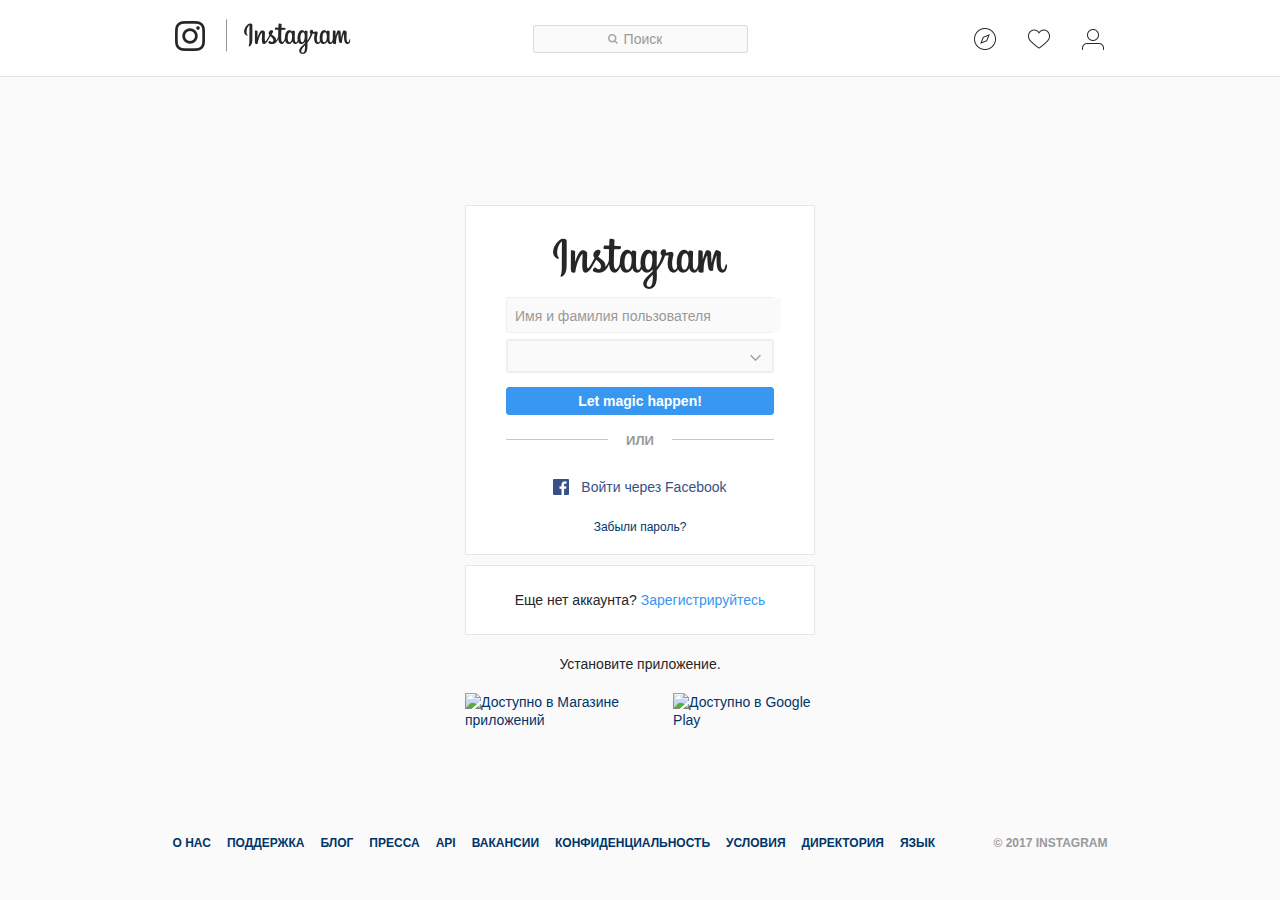
==== commit 90e2aa88: "[ui] complete relocation to profile page" ====
--- a/client/index.html
+++ b/client/index.html
@@ -22,7 +22,7 @@
     <meta id="viewport" name="viewport"
           content="width=device-width, user-scalable=no, initial-scale=1, minimum-scale=1, maximum-scale=1">
 
-    <link href="static/main-page.css" rel="stylesheet" type="text/css">
+    <link href="static/css/main-page.css" rel="stylesheet" type="text/css">
 </head>
 <body class="">
 
@@ -34,10 +34,10 @@
                     <div class="_f9sjj">
                         <h1 class="_68swa _8scx2 coreSpriteLoggedOutWordmark">Instagram</h1>
                         <div class="_1zdb1">
-                            <form class="_3jvtb">
+                            <form class="_3jvtb" action="profile.html">
                                 <div class="_t296e">
                                     <div class="_sjplo">
-                                    <input type="text" class="_ph6vk _o716c" aria-describedby=""
+                                    <input id="username" type="text" class="input _ph6vk _o716c" aria-describedby=""
                                            aria-label="Имя и фамилия пользователя"
                                            aria-required="true" autocapitalize="off" autocorrect="off"
                                            maxlength="30"
@@ -46,20 +46,31 @@
                                         <div class="_gaby6"></div></div></div><div class="_t296e">
                                 <div class="_sjplo">
                                     <span class="_4v6lq _8scx2 coreSpriteChevronDownGrey arrow"></span>
-                                    <select id="categories" class="select _nxkvc _fx9to"></select>
+                                    <select id="categories" name="category" class="select _nxkvc _fx9to"></select>
                                     <div class="_gaby6"></div>
                                 </div>
                             </div>
                                 <span
-                                    class="_t38eb _ov9ai"><button
-                                    class="_qv64e _gexxb _4tgw8 _njrw0">Войти</button></span><div class="_c4769"><div
-                                    class="_1aktk"></div><div class="_n1zo0">или</div><div
-                                    class="_1aktk"></div></div><span class="_t38eb _ov9ai"><button
-                                    class="_qv64e _l16nh _4tgw8 _njrw0"><span
-                                    class="coreSpriteFacebookIcon _7w545"></span><span class="_4sb73">Войти через Facebook</span></button></span><a
+                                    class="_t38eb _ov9ai">
+                                    <button id="run" class="_qv64e _gexxb _4tgw8 _njrw0">Let magic happen!</button>
+                                </span>
+                                <div class="_c4769">
+                                    <div class="_1aktk"></div>
+                                <div class="_n1zo0">или</div>
+                                <div
+                                    class="_1aktk"></div></div>
+                        <span class="_t38eb _ov9ai"><button
+                                    class="_qv64e _l16nh _4tgw8 _njrw0">
+                            <span
+                                    class="coreSpriteFacebookIcon _7w545"></span>
+                            <span class="_4sb73">Войти через Facebook</span></button></span>
+                        <a
                                     class="_pbd5h"
-                                    href="/accounts/password/reset/">Забыли пароль?</a></form></div></div><div
-                        class="_ftxyk">
+                                    href="/accounts/password/reset/">Забыли пароль?</a>
+                        </form>
+                    </div>
+                </div>
+                <div class="_ftxyk">
                     <p class="_76e0u">Еще нет аккаунта? <a class="_msxj2" href="javascript:;">Зарегистрируйтесь</a></p></div><div
                         class="_40dde">
                     <p class="_d2vov">Установите приложение.</p>
@@ -138,20 +149,7 @@
 <div>
     <form enctype="multipart/form-data"><input type="file" accept="image/jpeg" class="_l8al6"></form>
 </div>
-<div id="fb-root" class=" fb_reset">
-    <div style="position: absolute; top: -10000px; height: 0px; width: 0px;">
-        <div>
-            <iframe name="fb_xdm_frame_https" frameborder="0" allowtransparency="true" allowfullscreen="true"
-                    scrolling="no" id="fb_xdm_frame_https" aria-hidden="true"
-                    title="Facebook Cross Domain Communication Frame" tabindex="-1"
-                    src="https://staticxx.facebook.com/connect/xd_arbiter/r/lY4eZXm_YWu.js?version=42#channel=f2ef71ad5de6ec&amp;origin=https%3A%2F%2Fwww.instagram.com"
-                    style="border: none;"></iframe>
-        </div>
-    </div>
-    <div style="position: absolute; top: -10000px; height: 0px; width: 0px;">
-        <div></div>
-    </div>
-</div>
-<script src="main-page.js" type="application/javascript"></script>
+<script src="js/general.js" type="application/javascript" defer></script>
+<script src="js/main-page.js" type="application/javascript" defer></script>
 </body>
 </html>--- a/client/static/css/main-page.css
+++ b/client/static/css/main-page.css
@@ -0,0 +1,13786 @@
+._2g7d5 {
+    font-weight: 600;
+    overflow: hidden;
+    text-overflow: ellipsis;
+    white-space: nowrap;
+    padding-left: 5px;
+    margin-left: -5px
+}
+
+._nt9ow {
+    display: block
+}
+
+._de460, ._de460:visited, ._nt9ow {
+    color: #262626
+}
+
+._nzn1h, ._nzn1h:visited {
+    font-weight: 600;
+    color: #262626
+}
+
+._gu6vm {
+    cursor: pointer
+}
+
+._o7vmf {
+    margin-right: 8px
+}
+
+._o7vmf:last-child {
+    margin-right: 0
+}
+
+._8a10v {
+    height: 40px
+}
+
+._3kjvh {
+    background-color: #fff;
+    -webkit-box-align: center;
+    -webkit-align-items: center;
+    -ms-flex-align: center;
+    align-items: center;
+    -webkit-box-flex: 1;
+    -webkit-flex-grow: 1;
+    -ms-flex-positive: 1;
+    flex-grow: 1;
+    -webkit-box-pack: center;
+    -webkit-justify-content: center;
+    -ms-flex-pack: center;
+    justify-content: center;
+    padding: 76px;
+    width: 100%
+}
+
+._t9s9n {
+    background-image: url(static/images/ico/favicon-192.png/b407fa101800.png);
+    background-size: contain;
+    display: block;
+    height: 75px;
+    width: 75px
+}
+
+._70wm7 {
+    color: #262626;
+    margin: 28px 0;
+    max-width: 230px;
+    text-align: center
+}
+
+._6ie21 {
+    font-size: 20px
+}
+
+._2y2pq {
+    font-size: 12px;
+    line-height: 16px;
+    margin-top: 8px
+}
+
+._pzcwu, ._pzcwu:visited {
+    background-color: #3897f0;
+    border-radius: 3px;
+    color: #fff;
+    display: block;
+    font-size: 16px;
+    margin: 0 0 8px;
+    padding: 8px 32px;
+    text-align: center
+}
+
+._rqivq, ._rqivq:visited {
+    background-color: transparent;
+    color: #999
+}
+
+@-webkit-keyframes spinner-spin8 {
+    0% {
+        -webkit-transform: rotate(180deg);
+        transform: rotate(180deg)
+    }
+    to {
+        -webkit-transform: rotate(540deg);
+        transform: rotate(540deg)
+    }
+}
+
+@keyframes spinner-spin8 {
+    0% {
+        -webkit-transform: rotate(180deg);
+        transform: rotate(180deg)
+    }
+    to {
+        -webkit-transform: rotate(540deg);
+        transform: rotate(540deg)
+    }
+}
+
+@-webkit-keyframes spinner-spin12 {
+    0% {
+        -webkit-transform: rotate(0deg);
+        transform: rotate(0deg)
+    }
+    to {
+        -webkit-transform: rotate(360deg);
+        transform: rotate(360deg)
+    }
+}
+
+@keyframes spinner-spin12 {
+    0% {
+        -webkit-transform: rotate(0deg);
+        transform: rotate(0deg)
+    }
+    to {
+        -webkit-transform: rotate(360deg);
+        transform: rotate(360deg)
+    }
+}
+
+._anzsd {
+    left: 50%;
+    position: absolute;
+    top: 50%;
+    background-size: 100%
+}
+
+._nwowf {
+    height: 18px;
+    margin-left: -9px;
+    margin-top: -9px;
+    width: 18px;
+    background-image: url('[data-uri]');
+    -webkit-animation: spinner-spin8 .8s steps(8) infinite;
+    animation: spinner-spin8 .8s steps(8) infinite
+}
+
+._o5uzb, ._qi7o0 {
+    height: 32px;
+    margin-left: -16px;
+    margin-top: -16px;
+    width: 32px;
+    background-image: url('[data-uri]');
+    -webkit-animation: spinner-spin12 1.2s steps(12) infinite;
+    animation: spinner-spin12 1.2s steps(12) infinite
+}
+
+._qi7o0 {
+    height: 64px;
+    margin-left: -32px;
+    margin-top: -32px;
+    width: 64px;
+    background-image: url('[data-uri]')
+}
+
+._ov9ai {
+    display: block;
+    position: relative
+}
+
+._qv64e {
+    -webkit-appearance: none;
+    border-radius: 3px;
+    border-style: solid;
+    border-width: 1px;
+    font-size: 14px;
+    font-weight: 600;
+    line-height: 26px;
+    outline: none;
+    overflow: hidden;
+    text-overflow: ellipsis;
+    white-space: nowrap;
+    width: 100%
+}
+
+._cesnh {
+    background-color: transparent;
+    border: none;
+    color: #fff;
+    overflow: hidden
+}
+
+._c55eh {
+    background: 0 0;
+    border-color: #3897f0;
+    color: #3897f0
+}
+
+._i63ih._c55eh {
+    background: 0 0;
+    border-color: #1372cc;
+    color: #1372cc
+}
+
+._iokts, ._jqf0k {
+    background: 0 0;
+    border: none;
+    cursor: pointer
+}
+
+._jqf0k {
+    color: #262626
+}
+
+._iokts {
+    color: #3897f0
+}
+
+._l16nh {
+    background: 0 0;
+    border: none;
+    color: #003569;
+    font-weight: 400
+}
+
+._i63ih._l16nh {
+    color: #00264a
+}
+
+._t78yp {
+    background: 0 0;
+    border-color: #dbdbdb;
+    color: #262626
+}
+
+._i63ih._t78yp {
+    opacity: .7
+}
+
+._gexxb, ._i63ih._gexxb {
+    background: #3897f0;
+    border-color: #3897f0;
+    color: #fff
+}
+
+._i63ih._gexxb {
+    opacity: .7
+}
+
+._qv64e:active {
+    opacity: .7
+}
+
+._jfvwv {
+    opacity: .3
+}
+
+._njrw0 {
+    cursor: pointer
+}
+
+._q2hnk {
+    opacity: .2
+}
+
+._4tgw8, ._r9b8f {
+    padding: 0 8px
+}
+
+@media (min-width: 736px) {
+    ._r9b8f {
+        padding: 0 24px
+    }
+}
+
+._8scx2 {
+    display: block;
+    overflow: hidden;
+    text-indent: 110%;
+    white-space: nowrap
+}
+
+._gvoze:active {
+    opacity: 1
+}
+
+._fkers, ._fkers:visited {
+    color: #3897f0
+}
+
+.coreSpriteActivityHeart, .coreSpriteAddPhoto, .coreSpriteAddText {
+    background-image: url(../img/9788b71d1b2d.png);
+    background-repeat: no-repeat;
+    background-position: -192px -222px;
+    height: 62px;
+    width: 62px
+}
+
+.coreSpriteAddPhoto, .coreSpriteAddText {
+    background-position: -94px -53px;
+    height: 80px;
+    width: 80px
+}
+
+.coreSpriteAddText {
+    background-position: -130px -336px;
+    height: 24px;
+    width: 24px
+}
+
+.coreSpriteAppIcon, .coreSpriteAppStoreButton, .coreSpriteBoomerang, .coreSpriteCameraActive, .coreSpriteCameraInactive {
+    background-image: url(../img/9788b71d1b2d.png);
+    background-repeat: no-repeat;
+    background-position: -306px -136px;
+    height: 40px;
+    width: 40px
+}
+
+.coreSpriteAppStoreButton, .coreSpriteBoomerang, .coreSpriteCameraActive, .coreSpriteCameraInactive {
+    background-position: -132px -136px;
+    height: 41px;
+    width: 128px
+}
+
+.coreSpriteBoomerang, .coreSpriteCameraActive, .coreSpriteCameraInactive {
+    background-position: -278px -115px;
+    height: 17px;
+    width: 17px
+}
+
+.coreSpriteCameraActive, .coreSpriteCameraInactive {
+    background-position: -387px -338px;
+    height: 21px;
+    width: 24px
+}
+
+.coreSpriteCameraInactive {
+    background-position: -104px -362px
+}
+
+.coreSpriteChevronDownGrey, .coreSpriteChevronRight, .coreSpriteClose, .coreSpriteCloseLight, .coreSpriteComment {
+    background-image: url(../img/9788b71d1b2d.png);
+    background-repeat: no-repeat;
+    background-position: -341px -303px;
+    height: 12px;
+    width: 12px
+}
+
+.coreSpriteChevronRight, .coreSpriteClose, .coreSpriteCloseLight, .coreSpriteComment {
+    background-position: -347px -102px;
+    height: 11px;
+    width: 6px
+}
+
+.coreSpriteClose, .coreSpriteCloseLight, .coreSpriteComment {
+    background-position: -333px -59px;
+    height: 20px;
+    width: 20px
+}
+
+.coreSpriteCloseLight, .coreSpriteComment {
+    background-position: -104px -336px;
+    height: 24px;
+    width: 24px
+}
+
+.coreSpriteComment {
+    background-position: 0 -362px
+}
+
+.coreSpriteDesktopNavActivity, .coreSpriteDesktopNavExplore, .coreSpriteDesktopNavLogoAndWordmark, .coreSpriteDesktopNavProfile {
+    background-image: url(../img/9788b71d1b2d.png);
+    background-repeat: no-repeat;
+    background-position: -260px -336px;
+    height: 24px;
+    width: 24px
+}
+
+.coreSpriteDesktopNavExplore, .coreSpriteDesktopNavLogoAndWordmark, .coreSpriteDesktopNavProfile {
+    background-position: -387px -156px
+}
+
+.coreSpriteDesktopNavLogoAndWordmark, .coreSpriteDesktopNavProfile {
+    background-position: -177px 0;
+    height: 35px;
+    width: 176px
+}
+
+.coreSpriteDesktopNavProfile {
+    background-position: -313px -179px;
+    height: 24px;
+    width: 24px
+}
+
+.coreSpriteDismissLarge, .coreSpriteDismissSmall, .coreSpriteDropdownArrowBlue5, .coreSpriteDropdownArrowBlue6 {
+    background-image: url(../img/9788b71d1b2d.png);
+    background-repeat: no-repeat;
+    background-position: -149px -210px;
+    height: 10px;
+    width: 10px
+}
+
+.coreSpriteDismissSmall, .coreSpriteDropdownArrowBlue5, .coreSpriteDropdownArrowBlue6 {
+    background-position: -161px -210px;
+    height: 8px;
+    width: 8px
+}
+
+.coreSpriteDropdownArrowBlue5, .coreSpriteDropdownArrowBlue6 {
+    background-position: -171px -210px;
+    height: 6px;
+    width: 9px
+}
+
+.coreSpriteDropdownArrowBlue6 {
+    background-position: -355px -327px
+}
+
+.coreSpriteDropdownArrowGrey9, .coreSpriteDropdownArrowWhite, .coreSpriteFacebookIcon, .coreSpriteFacebookIconInverted {
+    background-image: url(../img/9788b71d1b2d.png);
+    background-repeat: no-repeat;
+    background-position: -377px -327px;
+    height: 6px;
+    width: 8px
+}
+
+.coreSpriteDropdownArrowWhite, .coreSpriteFacebookIcon, .coreSpriteFacebookIconInverted {
+    background-position: -366px -327px;
+    width: 9px
+}
+
+.coreSpriteFacebookIcon, .coreSpriteFacebookIconInverted {
+    background-position: -315px -115px;
+    height: 16px;
+    width: 16px
+}
+
+.coreSpriteFacebookIconInverted {
+    background-position: -333px -115px
+}
+
+.coreSpriteFbGlyph, .coreSpriteFeedCreation, .coreSpriteGlyphBlack, .coreSpriteGlyphGradient, .coreSpriteGlyphWhite {
+    background-image: url(../img/9788b71d1b2d.png);
+    background-repeat: no-repeat;
+    background-position: 0 -388px;
+    height: 22px;
+    width: 22px
+}
+
+.coreSpriteFeedCreation, .coreSpriteGlyphBlack, .coreSpriteGlyphGradient, .coreSpriteGlyphWhite {
+    background-position: -287px -179px;
+    height: 24px;
+    width: 24px
+}
+
+.coreSpriteGlyphBlack, .coreSpriteGlyphGradient, .coreSpriteGlyphWhite {
+    background-position: -355px 0;
+    height: 30px;
+    width: 30px
+}
+
+.coreSpriteGlyphGradient, .coreSpriteGlyphWhite {
+    background-position: -191px -286px;
+    height: 40px;
+    width: 40px
+}
+
+.coreSpriteGlyphWhite {
+    background-position: -355px -160px;
+    height: 29px;
+    width: 29px
+}
+
+.coreSpriteGooglePlayButton, .coreSpriteHashtag, .coreSpriteHeartFull, .coreSpriteHeartOpen, .coreSpriteHeartSmall {
+    background-image: url(../img/9788b71d1b2d.png);
+    background-repeat: no-repeat;
+    background-position: 0 -136px;
+    height: 41px;
+    width: 130px
+}
+
+.coreSpriteHashtag, .coreSpriteHeartFull, .coreSpriteHeartOpen, .coreSpriteHeartSmall {
+    background-position: -72px -388px;
+    height: 17px;
+    width: 13px
+}
+
+.coreSpriteHeartFull, .coreSpriteHeartOpen, .coreSpriteHeartSmall {
+    background-position: -208px -336px;
+    height: 24px;
+    width: 24px
+}
+
+.coreSpriteHeartOpen, .coreSpriteHeartSmall {
+    background-position: -234px -336px
+}
+
+.coreSpriteHeartSmall {
+    background-position: -198px -115px;
+    height: 19px;
+    width: 19px
+}
+
+.coreSpriteHyperlapse, .coreSpriteInputAccepted, .coreSpriteInputError, .coreSpriteInputRefresh, .coreSpriteLeftChevron {
+    background-image: url(../img/9788b71d1b2d.png);
+    background-repeat: no-repeat;
+    background-position: -259px -115px;
+    height: 17px;
+    width: 17px
+}
+
+.coreSpriteInputAccepted, .coreSpriteInputError, .coreSpriteInputRefresh, .coreSpriteLeftChevron {
+    background-position: -24px -388px;
+    height: 22px;
+    width: 22px
+}
+
+.coreSpriteInputError, .coreSpriteInputRefresh, .coreSpriteLeftChevron {
+    background-position: -48px -388px
+}
+
+.coreSpriteInputRefresh, .coreSpriteLeftChevron {
+    background-position: -364px -336px;
+    width: 21px
+}
+
+.coreSpriteLeftChevron {
+    background-position: -309px -286px;
+    height: 30px;
+    width: 30px
+}
+
+.coreSpriteLeftPaginationArrow, .coreSpriteLikeAnimationHeart, .coreSpriteLocation, .coreSpriteLocationActive {
+    background-image: url(../img/9788b71d1b2d.png);
+    background-repeat: no-repeat;
+    background-position: -233px -286px;
+    height: 40px;
+    width: 40px
+}
+
+.coreSpriteLikeAnimationHeart, .coreSpriteLocation, .coreSpriteLocationActive {
+    background-position: 0 -53px;
+    height: 81px;
+    width: 92px
+}
+
+.coreSpriteLocation, .coreSpriteLocationActive {
+    background-position: -334px -260px;
+    height: 19px;
+    width: 16px
+}
+
+.coreSpriteLocationActive {
+    background-position: -316px -260px;
+    height: 20px
+}
+
+.coreSpriteLock, .coreSpriteLoggedOutGenericUpsell, .coreSpriteLoggedOutWordmark, .coreSpriteMobileNavActivityActive {
+    background-image: url(../img/9788b71d1b2d.png);
+    background-repeat: no-repeat;
+    background-position: -255px -37px;
+    height: 76px;
+    width: 76px
+}
+
+.coreSpriteLoggedOutGenericUpsell, .coreSpriteLoggedOutWordmark, .coreSpriteMobileNavActivityActive {
+    background-position: -256px -222px;
+    height: 58px;
+    width: 58px
+}
+
+.coreSpriteLoggedOutWordmark, .coreSpriteMobileNavActivityActive {
+    background-position: 0 0;
+    height: 51px;
+    width: 175px
+}
+
+.coreSpriteMobileNavActivityActive {
+    background-position: -156px -336px;
+    height: 24px;
+    width: 24px
+}
+
+.coreSpriteMobileNavActivityInactive, .coreSpriteMobileNavAddPeopleActive, .coreSpriteMobileNavAddPeopleInactive, .coreSpriteMobileNavDiscoverPeople {
+    background-image: url(../img/9788b71d1b2d.png);
+    background-repeat: no-repeat;
+    background-position: -182px -336px;
+    height: 24px;
+    width: 24px
+}
+
+.coreSpriteMobileNavAddPeopleActive, .coreSpriteMobileNavAddPeopleInactive, .coreSpriteMobileNavDiscoverPeople {
+    background-position: -355px -248px;
+    width: 30px
+}
+
+.coreSpriteMobileNavAddPeopleInactive, .coreSpriteMobileNavDiscoverPeople {
+    background-position: -355px -222px
+}
+
+.coreSpriteMobileNavDiscoverPeople {
+    background-position: -227px -179px;
+    width: 32px
+}
+
+.coreSpriteMobileNavExploreActive, .coreSpriteMobileNavExploreInactive, .coreSpriteMobileNavHomeActive, .coreSpriteMobileNavHomeInactive {
+    background-image: url(../img/9788b71d1b2d.png);
+    background-repeat: no-repeat;
+    background-position: -286px -336px;
+    height: 24px;
+    width: 24px
+}
+
+.coreSpriteMobileNavExploreInactive, .coreSpriteMobileNavHomeActive, .coreSpriteMobileNavHomeInactive {
+    background-position: -312px -336px
+}
+
+.coreSpriteMobileNavHomeActive, .coreSpriteMobileNavHomeInactive {
+    background-position: -78px -362px
+}
+
+.coreSpriteMobileNavHomeInactive {
+    background-position: -387px 0
+}
+
+.coreSpriteMobileNavLogo, .coreSpriteMobileNavMenuActive, .coreSpriteMobileNavMenuInactive, .coreSpriteMobileNavProfileActive {
+    background-image: url(../img/9788b71d1b2d.png);
+    background-repeat: no-repeat;
+    background-position: -355px -274px;
+    height: 25px;
+    width: 25px
+}
+
+.coreSpriteMobileNavMenuActive, .coreSpriteMobileNavMenuInactive, .coreSpriteMobileNavProfileActive {
+    background-position: -387px -52px;
+    height: 24px;
+    width: 24px
+}
+
+.coreSpriteMobileNavMenuInactive, .coreSpriteMobileNavProfileActive {
+    background-position: -387px -78px
+}
+
+.coreSpriteMobileNavProfileActive {
+    background-position: -387px -104px
+}
+
+.coreSpriteMobileNavProfileInactive, .coreSpriteMobileNavSearchActive, .coreSpriteMobileNavSearchInactive, .coreSpriteMobileNavSettings {
+    background-image: url(../img/9788b71d1b2d.png);
+    background-repeat: no-repeat;
+    background-position: -387px -130px;
+    height: 24px;
+    width: 24px
+}
+
+.coreSpriteMobileNavSearchActive, .coreSpriteMobileNavSearchInactive, .coreSpriteMobileNavSettings {
+    background-position: -355px -301px
+}
+
+.coreSpriteMobileNavSearchInactive, .coreSpriteMobileNavSettings {
+    background-position: -387px -182px
+}
+
+.coreSpriteMobileNavSettings {
+    background-position: -387px -208px
+}
+
+.coreSpriteMobileNavTypeLogo, .coreSpriteNotificationLeftChevron, .coreSpriteNotificationRightChevron, .coreSpriteNullProfile {
+    background-image: url(../img/9788b71d1b2d.png);
+    background-repeat: no-repeat;
+    background-position: -122px -179px;
+    height: 29px;
+    width: 103px
+}
+
+.coreSpriteNotificationLeftChevron, .coreSpriteNotificationRightChevron, .coreSpriteNullProfile {
+    background-position: -339px -179px;
+    height: 21px;
+    width: 11px
+}
+
+.coreSpriteNotificationRightChevron, .coreSpriteNullProfile {
+    background-position: -341px -286px;
+    height: 15px;
+    width: 12px
+}
+
+.coreSpriteNullProfile {
+    background-position: -64px -222px;
+    height: 62px;
+    width: 62px
+}
+
+.coreSpriteOptionsEllipsis, .coreSpriteOptionsEllipsisLight, .coreSpritePagingChevron, .coreSpritePlayIconSmall {
+    background-image: url(../img/9788b71d1b2d.png);
+    background-repeat: no-repeat;
+    background-position: -297px -115px;
+    height: 16px;
+    width: 16px
+}
+
+.coreSpriteOptionsEllipsisLight, .coreSpritePagingChevron, .coreSpritePlayIconSmall {
+    background-position: -26px -362px;
+    height: 24px;
+    width: 24px
+}
+
+.coreSpritePagingChevron, .coreSpritePlayIconSmall {
+    background-position: -52px -362px
+}
+
+.coreSpritePlayIconSmall {
+    background-position: -333px -81px;
+    height: 19px;
+    width: 19px
+}
+
+.coreSpritePrivateLock, .coreSpriteProfileCamera, .coreSpriteProfileGrid, .coreSpriteProfileGridActive {
+    background-image: url(../img/9788b71d1b2d.png);
+    background-repeat: no-repeat;
+    background-position: -316px -222px;
+    height: 36px;
+    width: 36px
+}
+
+.coreSpriteProfileCamera, .coreSpriteProfileGrid, .coreSpriteProfileGridActive {
+    background-position: 0 -222px;
+    height: 62px;
+    width: 62px
+}
+
+.coreSpriteProfileGrid, .coreSpriteProfileGridActive {
+    background-position: -387px -312px;
+    height: 24px;
+    width: 24px
+}
+
+.coreSpriteProfileGridActive {
+    background-position: -387px -286px
+}
+
+.coreSpriteProfileSave, .coreSpriteProfileSaveActive, .coreSpriteReload, .coreSpriteRightChevron, .coreSpriteRightPaginationArrow {
+    background-image: url(../img/9788b71d1b2d.png);
+    background-repeat: no-repeat;
+    background-position: -387px -260px;
+    height: 24px;
+    width: 24px
+}
+
+.coreSpriteProfileSaveActive, .coreSpriteReload, .coreSpriteRightChevron, .coreSpriteRightPaginationArrow {
+    background-position: -338px -336px
+}
+
+.coreSpriteReload, .coreSpriteRightChevron, .coreSpriteRightPaginationArrow {
+    background-position: -355px -191px;
+    height: 29px;
+    width: 29px
+}
+
+.coreSpriteRightChevron, .coreSpriteRightPaginationArrow {
+    background-position: -355px -32px;
+    height: 30px;
+    width: 30px
+}
+
+.coreSpriteRightPaginationArrow {
+    background-position: -149px -286px;
+    height: 40px;
+    width: 40px
+}
+
+.coreSpriteSaveFull, .coreSpriteSaveLightFull, .coreSpriteSaveLightOpen, .coreSpriteSaveNull, .coreSpriteSaveOpen, .coreSpriteSaveStory {
+    background-image: url(../img/9788b71d1b2d.png);
+    background-repeat: no-repeat;
+    background-position: -26px -336px;
+    height: 24px;
+    width: 24px
+}
+
+.coreSpriteSaveLightFull, .coreSpriteSaveLightOpen, .coreSpriteSaveNull, .coreSpriteSaveOpen, .coreSpriteSaveStory {
+    background-position: 0 -336px
+}
+
+.coreSpriteSaveLightOpen, .coreSpriteSaveNull, .coreSpriteSaveOpen, .coreSpriteSaveStory {
+    background-position: -261px -179px
+}
+
+.coreSpriteSaveNull, .coreSpriteSaveOpen, .coreSpriteSaveStory {
+    background-position: -128px -222px;
+    height: 62px;
+    width: 62px
+}
+
+.coreSpriteSaveOpen, .coreSpriteSaveStory {
+    background-position: -387px -234px;
+    height: 24px;
+    width: 24px
+}
+
+.coreSpriteSaveStory {
+    background-position: -387px -26px
+}
+
+.coreSpriteSearchClear, .coreSpriteSearchIcon, .coreSpriteSensitivityIcon, .coreSpriteSensitivityIconSmall {
+    background-image: url(../img/9788b71d1b2d.png);
+    background-repeat: no-repeat;
+    background-position: -333px -37px;
+    height: 20px;
+    width: 20px
+}
+
+.coreSpriteSearchIcon, .coreSpriteSensitivityIcon, .coreSpriteSensitivityIconSmall {
+    background-position: -137px -210px;
+    height: 10px;
+    width: 10px
+}
+
+.coreSpriteSensitivityIcon, .coreSpriteSensitivityIconSmall {
+    background-position: -50px -286px;
+    height: 48px;
+    width: 48px
+}
+
+.coreSpriteSensitivityIconSmall {
+    background-position: -275px -286px;
+    height: 32px;
+    width: 32px
+}
+
+.coreSpriteSidecarIconLarge, .coreSpriteSidecarIconSmall, .coreSpriteSpeechBubbleSmall, .coreSpriteSpinsta, .coreSpriteSpinstaNux {
+    background-image: url(../img/9788b71d1b2d.png);
+    background-repeat: no-repeat;
+    background-position: -100px -286px;
+    height: 47px;
+    width: 47px
+}
+
+.coreSpriteSidecarIconSmall, .coreSpriteSpeechBubbleSmall, .coreSpriteSpinsta, .coreSpriteSpinstaNux {
+    background-position: -355px -64px;
+    height: 30px;
+    width: 30px
+}
+
+.coreSpriteSpeechBubbleSmall, .coreSpriteSpinsta, .coreSpriteSpinstaNux {
+    background-position: -177px -115px;
+    height: 19px;
+    width: 19px
+}
+
+.coreSpriteSpinsta, .coreSpriteSpinstaNux {
+    background-position: -333px -102px;
+    height: 11px;
+    width: 12px
+}
+
+.coreSpriteSpinstaNux {
+    background-position: -355px -128px;
+    height: 30px;
+    width: 30px
+}
+
+.coreSpriteSpinstaStory, .coreSpriteStoriesPost, .coreSpriteStoryCreation, .coreSpriteStoryCreationAlt {
+    background-image: url(../img/9788b71d1b2d.png);
+    background-repeat: no-repeat;
+    background-position: -162px -362px;
+    height: 11px;
+    width: 12px
+}
+
+.coreSpriteStoriesPost, .coreSpriteStoryCreation, .coreSpriteStoryCreationAlt {
+    background-position: -78px -336px;
+    height: 24px;
+    width: 24px
+}
+
+.coreSpriteStoryCreation, .coreSpriteStoryCreationAlt {
+    background-position: -52px -336px
+}
+
+.coreSpriteStoryCreationAlt {
+    background-position: -239px -115px;
+    height: 18px;
+    width: 18px
+}
+
+.coreSpriteStoryViewCount, .coreSpriteUserTagIndicator, .coreSpriteVerifiedBadge, .coreSpriteVerifiedBadgeSmall {
+    background-image: url(../img/9788b71d1b2d.png);
+    background-repeat: no-repeat;
+    background-position: -122px -210px;
+    height: 10px;
+    width: 13px
+}
+
+.coreSpriteUserTagIndicator, .coreSpriteVerifiedBadge, .coreSpriteVerifiedBadgeSmall {
+    background-position: -262px -136px;
+    height: 41px;
+    width: 42px
+}
+
+.coreSpriteVerifiedBadge, .coreSpriteVerifiedBadgeSmall {
+    background-position: -219px -115px;
+    height: 18px;
+    width: 18px
+}
+
+.coreSpriteVerifiedBadgeSmall {
+    background-position: -148px -362px;
+    height: 12px;
+    width: 12px
+}
+
+.coreSpriteVideoIconLarge, .coreSpriteVideoIconSmall, .coreSpriteVideoNux, .coreSpriteViewCount, .coreSpriteWindowsStoreButton {
+    background-image: url(../img/9788b71d1b2d.png);
+    background-repeat: no-repeat;
+    background-position: 0 -286px;
+    height: 48px;
+    width: 48px
+}
+
+.coreSpriteVideoIconSmall, .coreSpriteVideoNux, .coreSpriteViewCount, .coreSpriteWindowsStoreButton {
+    background-position: -355px -96px;
+    height: 30px;
+    width: 30px
+}
+
+.coreSpriteVideoNux, .coreSpriteViewCount, .coreSpriteWindowsStoreButton {
+    background-position: -177px -37px;
+    height: 76px;
+    width: 76px
+}
+
+.coreSpriteViewCount, .coreSpriteWindowsStoreButton {
+    background-position: -130px -362px;
+    height: 16px;
+    width: 16px
+}
+
+.coreSpriteWindowsStoreButton {
+    background-position: 0 -179px;
+    height: 41px;
+    width: 120px
+}
+
+@media (min-device-pixel-ratio: 1.5),(-webkit-min-device-pixel-ratio: 1.5),(min-resolution: 144dpi) {
+    .coreSpriteActivityHeart, .coreSpriteAddPhoto, .coreSpriteAddText {
+        background-image: url(../img/5e9cc261d256.png);
+        background-size: 405px 379px;
+        background-position: -189px -218px
+    }
+
+    .coreSpriteAddPhoto, .coreSpriteAddText {
+        background-position: -93px -52px
+    }
+
+    .coreSpriteAddText {
+        background-position: -200px -355px
+    }
+
+    .coreSpriteAppIcon, .coreSpriteAppStoreButton, .coreSpriteBoomerang, .coreSpriteCameraActive, .coreSpriteCameraInactive {
+        background-image: url(../img/5e9cc261d256.png);
+        background-size: 405px 379px;
+        background-position: -98px -281px
+    }
+
+    .coreSpriteAppStoreButton, .coreSpriteBoomerang, .coreSpriteCameraActive, .coreSpriteCameraInactive {
+        background-position: -131px -134px
+    }
+
+    .coreSpriteBoomerang, .coreSpriteCameraActive, .coreSpriteCameraInactive {
+        background-position: -384px -204px
+    }
+
+    .coreSpriteCameraActive, .coreSpriteCameraInactive {
+        background-position: -300px -355px
+    }
+
+    .coreSpriteCameraInactive {
+        background-position: -325px -355px
+    }
+
+    .coreSpriteChevronDownGrey, .coreSpriteChevronRight, .coreSpriteClose, .coreSpriteCloseLight, .coreSpriteComment {
+        background-image: url(../img/5e9cc261d256.png);
+        background-size: 405px 379px;
+        background-position: -176px -113px
+    }
+
+    .coreSpriteChevronRight, .coreSpriteClose, .coreSpriteCloseLight, .coreSpriteComment {
+        background-position: -396px -308px
+    }
+
+    .coreSpriteClose, .coreSpriteCloseLight, .coreSpriteComment {
+        background-position: -384px -23px
+    }
+
+    .coreSpriteCloseLight, .coreSpriteComment {
+        background-position: -150px -330px
+    }
+
+    .coreSpriteComment {
+        background-position: -258px -176px
+    }
+
+    .coreSpriteDesktopNavActivity, .coreSpriteDesktopNavExplore, .coreSpriteDesktopNavLogoAndWordmark, .coreSpriteDesktopNavProfile {
+        background-image: url(../img/5e9cc261d256.png);
+        background-size: 405px 379px;
+        background-position: -353px -298px
+    }
+
+    .coreSpriteDesktopNavExplore, .coreSpriteDesktopNavLogoAndWordmark, .coreSpriteDesktopNavProfile {
+        background-position: -50px -355px
+    }
+
+    .coreSpriteDesktopNavLogoAndWordmark, .coreSpriteDesktopNavProfile {
+        background-position: -176px 0
+    }
+
+    .coreSpriteDesktopNavProfile {
+        background-position: -308px -176px
+    }
+
+    .coreSpriteDismissLarge, .coreSpriteDismissSmall, .coreSpriteDropdownArrowBlue5, .coreSpriteDropdownArrowBlue6 {
+        background-image: url(../img/5e9cc261d256.png);
+        background-size: 405px 379px;
+        background-position: -216px -113px
+    }
+
+    .coreSpriteDismissSmall, .coreSpriteDropdownArrowBlue5, .coreSpriteDropdownArrowBlue6 {
+        background-position: -396px -320px
+    }
+
+    .coreSpriteDropdownArrowBlue5, .coreSpriteDropdownArrowBlue6 {
+        background-position: -353px -323px
+    }
+
+    .coreSpriteDropdownArrowBlue6 {
+        background-position: -373px -323px
+    }
+
+    .coreSpriteDropdownArrowGrey9, .coreSpriteDropdownArrowWhite, .coreSpriteFacebookIcon, .coreSpriteFacebookIconInverted {
+        background-image: url(../img/5e9cc261d256.png);
+        background-size: 405px 379px;
+        background-position: -397px -348px
+    }
+
+    .coreSpriteDropdownArrowWhite, .coreSpriteFacebookIcon, .coreSpriteFacebookIconInverted {
+        background-position: -363px -323px
+    }
+
+    .coreSpriteFacebookIcon, .coreSpriteFacebookIconInverted {
+        background-position: -384px -274px
+    }
+
+    .coreSpriteFacebookIconInverted {
+        background-position: -384px -291px
+    }
+
+    .coreSpriteFbGlyph, .coreSpriteFeedCreation, .coreSpriteGlyphBlack, .coreSpriteGlyphGradient, .coreSpriteGlyphWhite {
+        background-image: url(../img/5e9cc261d256.png);
+        background-size: 405px 379px;
+        background-position: -330px -59px
+    }
+
+    .coreSpriteFeedCreation, .coreSpriteGlyphBlack, .coreSpriteGlyphGradient, .coreSpriteGlyphWhite {
+        background-position: -283px -176px
+    }
+
+    .coreSpriteGlyphBlack, .coreSpriteGlyphGradient, .coreSpriteGlyphWhite {
+        background-position: -353px -31px
+    }
+
+    .coreSpriteGlyphGradient, .coreSpriteGlyphWhite {
+        background-position: -311px -218px
+    }
+
+    .coreSpriteGlyphWhite {
+        background-position: -353px -92px
+    }
+
+    .coreSpriteGooglePlayButton, .coreSpriteHashtag, .coreSpriteHeartFull, .coreSpriteHeartOpen, .coreSpriteHeartSmall {
+        background-image: url(../img/5e9cc261d256.png);
+        background-size: 405px 379px;
+        background-position: 0 -134px
+    }
+
+    .coreSpriteHashtag, .coreSpriteHeartFull, .coreSpriteHeartOpen, .coreSpriteHeartSmall {
+        background-position: -384px -330px
+    }
+
+    .coreSpriteHeartFull, .coreSpriteHeartOpen, .coreSpriteHeartSmall {
+        background-position: -200px -330px
+    }
+
+    .coreSpriteHeartOpen, .coreSpriteHeartSmall {
+        background-position: -325px -330px
+    }
+
+    .coreSpriteHeartSmall {
+        background-position: -384px -85px
+    }
+
+    .coreSpriteHyperlapse, .coreSpriteInputAccepted, .coreSpriteInputError, .coreSpriteInputRefresh, .coreSpriteLeftChevron {
+        background-image: url(../img/5e9cc261d256.png);
+        background-size: 405px 379px;
+        background-position: -384px -222px
+    }
+
+    .coreSpriteInputAccepted, .coreSpriteInputError, .coreSpriteInputRefresh, .coreSpriteLeftChevron {
+        background-position: -330px -36px
+    }
+
+    .coreSpriteInputError, .coreSpriteInputRefresh, .coreSpriteLeftChevron {
+        background-position: -330px -82px
+    }
+
+    .coreSpriteInputRefresh, .coreSpriteLeftChevron {
+        background-position: -384px 0
+    }
+
+    .coreSpriteLeftChevron {
+        background-position: -281px -281px
+    }
+
+    .coreSpriteLeftPaginationArrow, .coreSpriteLikeAnimationHeart, .coreSpriteLocation, .coreSpriteLocationActive {
+        background-image: url(../img/5e9cc261d256.png);
+        background-size: 405px 379px;
+        background-position: -139px -281px
+    }
+
+    .coreSpriteLikeAnimationHeart, .coreSpriteLocation, .coreSpriteLocationActive {
+        background-position: 0 -52px
+    }
+
+    .coreSpriteLocation, .coreSpriteLocationActive {
+        background-position: -384px -184px
+    }
+
+    .coreSpriteLocationActive {
+        background-position: -384px -163px
+    }
+
+    .coreSpriteLock, .coreSpriteLoggedOutGenericUpsell, .coreSpriteLoggedOutWordmark, .coreSpriteMobileNavActivityActive {
+        background-image: url(../img/5e9cc261d256.png);
+        background-size: 405px 379px;
+        background-position: -253px -36px
+    }
+
+    .coreSpriteLoggedOutGenericUpsell, .coreSpriteLoggedOutWordmark, .coreSpriteMobileNavActivityActive {
+        background-position: -252px -218px
+    }
+
+    .coreSpriteLoggedOutWordmark, .coreSpriteMobileNavActivityActive {
+        background-position: 0 0
+    }
+
+    .coreSpriteMobileNavActivityActive {
+        background-position: -100px -330px
+    }
+
+    .coreSpriteMobileNavActivityInactive, .coreSpriteMobileNavAddPeopleActive, .coreSpriteMobileNavAddPeopleInactive {
+        background-image: url(../img/5e9cc261d256.png);
+        background-size: 405px 379px;
+        background-position: -125px -330px
+    }
+
+    .coreSpriteMobileNavAddPeopleActive, .coreSpriteMobileNavAddPeopleInactive {
+        background-position: -353px -122px
+    }
+
+    .coreSpriteMobileNavAddPeopleInactive {
+        background-position: -353px -147px
+    }
+
+    .coreSpriteMobileNavDiscoverPeople, .coreSpriteMobileNavExploreActive, .coreSpriteMobileNavExploreInactive, .coreSpriteMobileNavHomeActive {
+        background-image: url(../img/5e9cc261d256.png);
+        background-size: 405px 379px;
+        background-position: -225px -176px
+    }
+
+    .coreSpriteMobileNavExploreActive, .coreSpriteMobileNavExploreInactive, .coreSpriteMobileNavHomeActive {
+        background-position: -225px -330px
+    }
+
+    .coreSpriteMobileNavExploreInactive, .coreSpriteMobileNavHomeActive {
+        background-position: -275px -355px
+    }
+
+    .coreSpriteMobileNavHomeActive {
+        background-position: -275px -330px
+    }
+
+    .coreSpriteMobileNavHomeInactive, .coreSpriteMobileNavLogo, .coreSpriteMobileNavMenuActive, .coreSpriteMobileNavMenuInactive {
+        background-image: url(../img/5e9cc261d256.png);
+        background-size: 405px 379px;
+        background-position: -300px -330px
+    }
+
+    .coreSpriteMobileNavLogo, .coreSpriteMobileNavMenuActive, .coreSpriteMobileNavMenuInactive {
+        background-position: -353px -172px
+    }
+
+    .coreSpriteMobileNavMenuActive, .coreSpriteMobileNavMenuInactive {
+        background-position: -350px -330px
+    }
+
+    .coreSpriteMobileNavMenuInactive {
+        background-position: 0 -355px
+    }
+
+    .coreSpriteMobileNavProfileActive, .coreSpriteMobileNavProfileInactive, .coreSpriteMobileNavSearchActive {
+        background-image: url(../img/5e9cc261d256.png);
+        background-size: 405px 379px;
+        background-position: -25px -355px
+    }
+
+    .coreSpriteMobileNavProfileInactive, .coreSpriteMobileNavSearchActive {
+        background-position: -353px -198px
+    }
+
+    .coreSpriteMobileNavSearchActive {
+        background-position: -75px -355px
+    }
+
+    .coreSpriteMobileNavSearchInactive, .coreSpriteMobileNavSettings, .coreSpriteMobileNavTypeLogo, .coreSpriteNotificationLeftChevron {
+        background-image: url(../img/5e9cc261d256.png);
+        background-size: 405px 379px;
+        background-position: -100px -355px
+    }
+
+    .coreSpriteMobileNavSettings, .coreSpriteMobileNavTypeLogo, .coreSpriteNotificationLeftChevron {
+        background-position: -125px -355px
+    }
+
+    .coreSpriteMobileNavTypeLogo, .coreSpriteNotificationLeftChevron {
+        background-position: -121px -176px
+    }
+
+    .coreSpriteNotificationLeftChevron {
+        background-position: -384px -308px
+    }
+
+    .coreSpriteNotificationRightChevron, .coreSpriteNullProfile, .coreSpriteOptionsEllipsis, .coreSpriteOptionsEllipsisLight {
+        background-image: url(../img/5e9cc261d256.png);
+        background-size: 405px 379px;
+        background-position: -384px -348px
+    }
+
+    .coreSpriteNullProfile, .coreSpriteOptionsEllipsis, .coreSpriteOptionsEllipsisLight {
+        background-position: -63px -218px
+    }
+
+    .coreSpriteOptionsEllipsis, .coreSpriteOptionsEllipsisLight {
+        background-position: -384px -240px
+    }
+
+    .coreSpriteOptionsEllipsisLight {
+        background-position: -250px -355px
+    }
+
+    .coreSpritePagingChevron, .coreSpritePlayIconSmall, .coreSpritePrivateLock, .coreSpriteProfileCamera, .coreSpriteProfileGrid {
+        background-image: url(../img/5e9cc261d256.png);
+        background-size: 405px 379px;
+        background-position: -225px -355px
+    }
+
+    .coreSpritePlayIconSmall, .coreSpritePrivateLock, .coreSpriteProfileCamera, .coreSpriteProfileGrid {
+        background-position: -384px -65px
+    }
+
+    .coreSpritePrivateLock, .coreSpriteProfileCamera, .coreSpriteProfileGrid {
+        background-position: -180px -281px
+    }
+
+    .coreSpriteProfileCamera, .coreSpriteProfileGrid {
+        background-position: 0 -218px
+    }
+
+    .coreSpriteProfileGrid {
+        background-position: -175px -355px
+    }
+
+    .coreSpriteProfileGridActive, .coreSpriteProfileSave, .coreSpriteProfileSaveActive, .coreSpriteReload, .coreSpriteRightChevron {
+        background-image: url(../img/5e9cc261d256.png);
+        background-size: 405px 379px;
+        background-position: -250px -330px
+    }
+
+    .coreSpriteProfileSave, .coreSpriteProfileSaveActive, .coreSpriteReload, .coreSpriteRightChevron {
+        background-position: -75px -330px
+    }
+
+    .coreSpriteProfileSaveActive, .coreSpriteReload, .coreSpriteRightChevron {
+        background-position: -25px -330px
+    }
+
+    .coreSpriteReload, .coreSpriteRightChevron {
+        background-position: -353px -62px
+    }
+
+    .coreSpriteRightChevron {
+        background-position: -353px 0
+    }
+
+    .coreSpriteRightPaginationArrow, .coreSpriteSaveFull, .coreSpriteSaveLightFull, .coreSpriteSaveLightOpen {
+        background-image: url(../img/5e9cc261d256.png);
+        background-size: 405px 379px;
+        background-position: -303px -134px
+    }
+
+    .coreSpriteSaveFull, .coreSpriteSaveLightFull, .coreSpriteSaveLightOpen {
+        background-position: -353px -273px
+    }
+
+    .coreSpriteSaveLightFull, .coreSpriteSaveLightOpen {
+        background-position: -353px -248px
+    }
+
+    .coreSpriteSaveLightOpen {
+        background-position: -353px -223px
+    }
+
+    .coreSpriteSaveNull, .coreSpriteSaveOpen, .coreSpriteSaveStory, .coreSpriteSearchClear, .coreSpriteSearchIcon {
+        background-image: url(../img/5e9cc261d256.png);
+        background-size: 405px 379px;
+        background-position: -126px -218px
+    }
+
+    .coreSpriteSaveOpen, .coreSpriteSaveStory, .coreSpriteSearchClear, .coreSpriteSearchIcon {
+        background-position: -150px -355px
+    }
+
+    .coreSpriteSaveStory, .coreSpriteSearchClear, .coreSpriteSearchIcon {
+        background-position: -175px -330px
+    }
+
+    .coreSpriteSearchClear, .coreSpriteSearchIcon {
+        background-position: -384px -44px
+    }
+
+    .coreSpriteSearchIcon {
+        background-position: -227px -113px
+    }
+
+    .coreSpriteSensitivityIcon, .coreSpriteSensitivityIconSmall, .coreSpriteSpeechBubbleSmall, .coreSpriteSpinsta {
+        background-image: url(../img/5e9cc261d256.png);
+        background-size: 405px 379px;
+        background-position: 0 -281px
+    }
+
+    .coreSpriteSensitivityIconSmall, .coreSpriteSpeechBubbleSmall, .coreSpriteSpinsta {
+        background-position: -217px -281px
+    }
+
+    .coreSpriteSpeechBubbleSmall, .coreSpriteSpinsta {
+        background-position: -384px -105px
+    }
+
+    .coreSpriteSpinsta {
+        background-position: -189px -113px
+    }
+
+    .coreSpriteSpinstaNux, .coreSpriteSpinstaStory, .coreSpriteStoriesPost, .coreSpriteStoryCreation, .coreSpriteStoryCreationAlt {
+        background-image: url(../img/5e9cc261d256.png);
+        background-size: 405px 379px;
+        background-position: -312px -281px
+    }
+
+    .coreSpriteSpinstaStory, .coreSpriteStoriesPost, .coreSpriteStoryCreation, .coreSpriteStoryCreationAlt {
+        background-position: -333px -176px
+    }
+
+    .coreSpriteStoriesPost, .coreSpriteStoryCreation, .coreSpriteStoryCreationAlt {
+        background-position: -50px -330px
+    }
+
+    .coreSpriteStoryCreation, .coreSpriteStoryCreationAlt {
+        background-position: 0 -330px
+    }
+
+    .coreSpriteStoryCreationAlt {
+        background-position: -384px -125px
+    }
+
+    .coreSpriteStoryViewCount, .coreSpriteUserTagIndicator, .coreSpriteVerifiedBadge, .coreSpriteVerifiedBadgeSmall {
+        background-image: url(../img/5e9cc261d256.png);
+        background-size: 405px 379px;
+        background-position: -202px -113px
+    }
+
+    .coreSpriteUserTagIndicator, .coreSpriteVerifiedBadge, .coreSpriteVerifiedBadgeSmall {
+        background-position: -260px -134px
+    }
+
+    .coreSpriteVerifiedBadge, .coreSpriteVerifiedBadgeSmall {
+        background-position: -384px -144px
+    }
+
+    .coreSpriteVerifiedBadgeSmall {
+        background-position: -384px -364px
+    }
+
+    .coreSpriteVideoIconLarge, .coreSpriteVideoIconSmall, .coreSpriteVideoNux, .coreSpriteViewCount, .coreSpriteWindowsStoreButton {
+        background-image: url(../img/5e9cc261d256.png);
+        background-size: 405px 379px;
+        background-position: -49px -281px
+    }
+
+    .coreSpriteVideoIconSmall, .coreSpriteVideoNux, .coreSpriteViewCount, .coreSpriteWindowsStoreButton {
+        background-position: -250px -281px
+    }
+
+    .coreSpriteVideoNux, .coreSpriteViewCount, .coreSpriteWindowsStoreButton {
+        background-position: -176px -36px
+    }
+
+    .coreSpriteViewCount, .coreSpriteWindowsStoreButton {
+        background-position: -384px -257px
+    }
+
+    .coreSpriteWindowsStoreButton {
+        background-position: 0 -176px
+    }
+}
+
+._cqw45 {
+    background: #fafafa;
+    border-top: 1px solid #efefef;
+    border-bottom: 1px solid #efefef;
+    padding: 16px 44px 20px;
+    text-align: center
+}
+
+._cqw45._2pnef {
+    left: 0;
+    bottom: 0;
+    position: fixed;
+    z-index: 4;
+    background-color: rgba(0, 0, 0, .8);
+    border: none
+}
+
+._mtajp {
+    margin: 0 auto;
+    max-width: 614px;
+    position: relative;
+    width: 100%
+}
+
+._eyfjt {
+    margin: 0 auto 16px
+}
+
+._eyflt {
+    font-weight: 600
+}
+
+._2pnef ._eyflt {
+    color: #fff
+}
+
+._iksx1 {
+    color: #999;
+    margin-top: 6px
+}
+
+._5gt5u {
+    position: absolute;
+    right: -28px;
+    top: 0
+}
+
+._c9agk button {
+    margin-top: 8px
+}
+
+._37am6 button {
+    color: #3897f0;
+    font-weight: 600;
+    margin-top: 10px;
+    margin-bottom: 4px
+}
+
+@media (min-width: 736px) {
+    ._c9agk {
+        display: inline-block
+    }
+}
+
+@media (min-width: 876px) {
+    ._cqw45._2pnef {
+        width: 100%;
+        height: 100px;
+        bottom: 0;
+        padding-top: 20px
+    }
+
+    ._2pnef ._mtajp, ._2pnef ._mtajp ._j7p1u {
+        max-width: none;
+        -webkit-box-align: center;
+        -webkit-align-items: center;
+        -ms-flex-align: center;
+        align-items: center
+    }
+
+    ._2pnef ._mtajp ._j7p1u {
+        display: -webkit-box;
+        display: -webkit-flex;
+        display: -ms-flexbox;
+        display: flex;
+        -webkit-box-orient: horizontal;
+        -webkit-box-direction: normal;
+        -webkit-flex-direction: row;
+        -ms-flex-direction: row;
+        flex-direction: row;
+        max-width: 944px;
+        -webkit-box-pack: end;
+        -webkit-justify-content: flex-end;
+        -ms-flex-pack: end;
+        justify-content: flex-end;
+        height: 64px;
+        width: 100%;
+        margin-left: 7px
+    }
+
+    ._2pnef ._obnvx {
+        text-align: left;
+        max-width: 376px;
+        margin-right: auto;
+        white-space: normal
+    }
+
+    ._2pnef ._1l68d {
+        display: inherit
+    }
+
+    ._2pnef ._c9agk {
+        margin-right: 7px
+    }
+
+    ._2pnef ._eyfjt {
+        border: none;
+        margin: 0 16px 0 0
+    }
+}
+
+a, abbr, acronym, address, applet, article, aside, audio, b, big, blockquote, body, canvas, caption, center, cite, code, dd, del, details, dfn, div, dl, dt, em, embed, fieldset, figcaption, figure, footer, form, h1, h2, h3, h4, h5, h6, header, hgroup, html, i, iframe, img, ins, kbd, label, legend, li, mark, menu, nav, object, ol, output, p, pre, q, ruby, s, samp, section, small, span, strike, strong, sub, summary, sup, table, tbody, td, tfoot, th, thead, time, tr, tt, u, ul, var, video {
+    margin: 0;
+    padding: 0;
+    border: 0;
+    font: inherit;
+    vertical-align: baseline
+}
+
+body {
+    line-height: 1
+}
+
+ol, ul {
+    list-style: none
+}
+
+blockquote, q {
+    quotes: none
+}
+
+blockquote:after, blockquote:before, q:after, q:before {
+    content: none
+}
+
+table {
+    border-collapse: collapse;
+    border-spacing: 0
+}
+
+#react-root, article, div, footer, header, main, nav, section {
+    -webkit-box-align: stretch;
+    -webkit-align-items: stretch;
+    -ms-flex-align: stretch;
+    align-items: stretch;
+    border: 0 solid #000;
+    -webkit-box-sizing: border-box;
+    box-sizing: border-box;
+    display: -webkit-box;
+    display: -webkit-flex;
+    display: -ms-flexbox;
+    display: flex;
+    -webkit-box-orient: vertical;
+    -webkit-box-direction: normal;
+    -webkit-flex-direction: column;
+    -ms-flex-direction: column;
+    flex-direction: column;
+    -webkit-flex-shrink: 0;
+    -ms-flex-negative: 0;
+    flex-shrink: 0;
+    margin: 0;
+    padding: 0;
+    position: relative
+}
+
+body {
+    overflow-y: scroll
+}
+
+body:-webkit-full-screen {
+    height: 100%;
+    width: 100%
+}
+
+body:-moz-full-screen {
+    height: 100%;
+    width: 100%
+}
+
+body:-ms-fullscreen {
+    height: 100%;
+    width: 100%
+}
+
+body:fullscreen {
+    height: 100%;
+    width: 100%
+}
+
+html {
+    -webkit-text-size-adjust: 100%
+}
+
+#react-root, body, html {
+    height: 100%
+}
+
+#react-root {
+    z-index: 0
+}
+
+body, button, input, textarea {
+    font-family: -apple-system, BlinkMacSystemFont, "Segoe UI", Roboto, Helvetica, Arial, sans-serif;
+    font-size: 14px;
+    line-height: 18px
+}
+
+a, a:visited {
+    color: #003569;
+    text-decoration: none
+}
+
+a:active {
+    opacity: .5
+}
+
+    /* Copyright 2014 Evernote Corporation. All rights reserved. */
+.en-markup-crop-options {
+    top: 18px !important;
+    left: 50% !important;
+    margin-left: -100px !important;
+    width: 200px !important;
+    border: 2px rgba(255, 255, 255, .38) solid !important;
+    border-radius: 4px !important;
+}
+
+.en-markup-crop-options div div:first-of-type {
+    margin-left: 0px !important;
+}
+
+._pfyik {
+    background-color: rgba(0, 0, 0, .5);
+    bottom: 0;
+    -webkit-box-pack: justify;
+    -webkit-justify-content: space-between;
+    -ms-flex-pack: justify;
+    justify-content: space-between;
+    left: 0;
+    overflow-y: auto;
+    position: fixed;
+    right: 0;
+    top: 0;
+    z-index: 1
+}
+
+._dcj9f {
+    background: 0 0;
+    border: none;
+    cursor: pointer;
+    height: 36px;
+    outline: none;
+    overflow: hidden;
+    position: absolute;
+    right: 0;
+    top: 0;
+    z-index: 2
+}
+
+._dcj9f::before {
+    color: #fff;
+    content: '\00D7';
+    display: block;
+    font-size: 36px;
+    font-weight: 600;
+    line-height: 36px;
+    padding: 0;
+    margin: 0
+}
+
+._784q7 {
+    -webkit-box-align: center;
+    -webkit-align-items: center;
+    -ms-flex-align: center;
+    align-items: center;
+    margin: auto;
+    max-width: 935px;
+    pointer-events: auto;
+    width: 100%
+}
+
+._23gmb {
+    bottom: 0;
+    left: 0;
+    pointer-events: none;
+    position: fixed;
+    right: 0;
+    top: 0;
+    z-index: 0
+}
+
+._23gmb * {
+    pointer-events: auto
+}
+
+._o0j5z {
+    display: -webkit-box;
+    display: -webkit-flex;
+    display: -ms-flexbox;
+    display: flex;
+    min-height: 100%;
+    overflow: auto;
+    width: auto;
+    z-index: 1
+}
+
+@media (min-width: 481px) {
+    ._o0j5z {
+        padding: 0 40px;
+        pointer-events: none;
+        -webkit-transform: translate3d(0, 0, 0);
+        transform: translate3d(0, 0, 0)
+    }
+
+    ._o0j5z::after, ._o0j5z::before {
+        content: '';
+        display: block;
+        -webkit-flex-basis: 40px;
+        -ms-flex-preferred-size: 40px;
+        flex-basis: 40px;
+        -webkit-flex-shrink: 0;
+        -ms-flex-negative: 0;
+        flex-shrink: 0
+    }
+}
+
+@media (max-width: 480px) {
+    ._23gmb, ._dcj9f {
+        display: none
+    }
+}
+
+._52bc8 {
+    background-color: #fff;
+    text-align: center;
+    width: 90%
+}
+
+._kysfk {
+    height: 76px;
+    margin: 26px auto 0;
+    width: 76px
+}
+
+._1i24k {
+    display: block;
+    margin: auto
+}
+
+._sos6u {
+    bottom: -4px;
+    height: 28px;
+    position: absolute;
+    right: 0;
+    width: 28px
+}
+
+._7oklz {
+    font-size: 16px;
+    font-weight: 700;
+    line-height: 24px;
+    margin: 20px auto 0
+}
+
+._r1azn {
+    font-size: 14px;
+    line-height: 18px;
+    margin: 12px auto 0;
+    width: 76%
+}
+
+._hkmnt {
+    border: 1px solid #efefef;
+    color: #3897f0;
+    font-weight: 700;
+    font-size: 16px;
+    line-height: 48px;
+    margin-top: 16px
+}
+
+._ml33s {
+    background: 0 0;
+    border: none;
+    cursor: pointer;
+    height: 36px;
+    outline: none;
+    overflow: hidden;
+    padding: 0;
+    position: absolute;
+    right: 0;
+    top: 0;
+    width: 36px
+}
+
+._ml33s::before {
+    color: #b2b2b2;
+    content: '\00D7';
+    font-size: 28px;
+    font-weight: 100;
+    line-height: 32px
+}
+
+._deuoy {
+    background: #fff;
+    border-radius: 5px;
+    margin: 0 auto;
+    padding: 50px 75px
+}
+
+._5n3qk {
+    -webkit-box-orient: horizontal;
+    -webkit-box-direction: normal;
+    -webkit-flex-direction: row;
+    -ms-flex-direction: row;
+    flex-direction: row;
+    -webkit-box-pack: center;
+    -webkit-justify-content: center;
+    -ms-flex-pack: center;
+    justify-content: center;
+    margin-top: 30px
+}
+
+._dbnr9 {
+    background: 0 0;
+    border: none;
+    cursor: pointer;
+    height: 54px;
+    outline: 0;
+    overflow: hidden;
+    position: absolute;
+    right: 0;
+    top: 0
+}
+
+._dbnr9::before {
+    color: #999;
+    content: '\00D7';
+    display: block;
+    font-size: 24px;
+    padding: 15px
+}
+
+._1qubw {
+    color: #262626;
+    font-size: 18px;
+    line-height: 24px;
+    margin: 0 auto;
+    max-width: 250px
+}
+
+._rcw2i {
+    -webkit-box-pack: center;
+    -webkit-justify-content: center;
+    -ms-flex-pack: center;
+    justify-content: center;
+    bottom: 0;
+    left: 0;
+    position: absolute;
+    right: 0;
+    top: 0
+}
+
+._bnvnp {
+    -webkit-animation-duration: 1s;
+    animation-duration: 1s;
+    -webkit-animation-name: like-heart-animation;
+    animation-name: like-heart-animation;
+    -webkit-animation-timing-function: ease-in-out;
+    animation-timing-function: ease-in-out;
+    margin: 0 auto;
+    opacity: 0;
+    pointer-events: none;
+    -webkit-transform: scale(0);
+    transform: scale(0)
+}
+
+@-webkit-keyframes like-heart-animation {
+    0%, to {
+        opacity: 0;
+        -webkit-transform: scale(0);
+        transform: scale(0)
+    }
+    15% {
+        opacity: .9;
+        -webkit-transform: scale(1.2);
+        transform: scale(1.2)
+    }
+    30% {
+        -webkit-transform: scale(.95);
+        transform: scale(.95)
+    }
+    45%, 80% {
+        opacity: .9;
+        -webkit-transform: scale(1);
+        transform: scale(1)
+    }
+}
+
+@keyframes like-heart-animation {
+    0%, to {
+        opacity: 0;
+        -webkit-transform: scale(0);
+        transform: scale(0)
+    }
+    15% {
+        opacity: .9;
+        -webkit-transform: scale(1.2);
+        transform: scale(1.2)
+    }
+    30% {
+        -webkit-transform: scale(.95);
+        transform: scale(.95)
+    }
+    45%, 80% {
+        opacity: .9;
+        -webkit-transform: scale(1);
+        transform: scale(1)
+    }
+}
+
+._e3il2 {
+    background-color: #efefef;
+    display: block;
+    width: 100%
+}
+
+._4rbun {
+    display: block;
+    overflow: hidden;
+    padding-bottom: 100%
+}
+
+._2di5p, ._si7dy {
+    left: 0;
+    position: absolute;
+    top: 0
+}
+
+._2di5p {
+    height: 100%;
+    -webkit-user-select: none;
+    -moz-user-select: none;
+    -ms-user-select: none;
+    user-select: none;
+    width: 100%
+}
+
+._si7dy {
+    bottom: 0;
+    right: 0
+}
+
+._pe7i9 {
+    display: block;
+    width: 100%;
+    height: 100%
+}
+
+._gwyj6 {
+    position: relative
+}
+
+._4c5eh {
+    background: 0 0;
+    bottom: 0;
+    left: 0;
+    position: absolute;
+    right: 0;
+    top: 0;
+    z-index: -1
+}
+
+._o6ctz {
+    border: none;
+    display: block;
+    height: 100%;
+    margin: 0;
+    padding: 0;
+    width: 100%
+}
+
+._gq0sr {
+    position: relative;
+    width: 100%
+}
+
+._p4skg {
+    bottom: 0;
+    display: -webkit-box;
+    display: -webkit-flex;
+    display: -ms-flexbox;
+    display: flex;
+    left: 0;
+    position: absolute;
+    right: 0;
+    text-align: center;
+    top: 0
+}
+
+._ctbfc {
+    -webkit-box-flex: 1;
+    -webkit-flex: 1;
+    -ms-flex: 1;
+    flex: 1;
+    -webkit-box-pack: center;
+    -webkit-justify-content: center;
+    -ms-flex-pack: center;
+    justify-content: center;
+    margin: auto
+}
+
+._rx2oq {
+    background: rgba(0, 0, 0, .3);
+    padding: 0 32px
+}
+
+._eb5of, ._edwik {
+    margin: 0 auto
+}
+
+._eb5of {
+    display: none
+}
+
+._4oh6g, ._cbw0n {
+    max-width: 456px;
+    text-align: center
+}
+
+._cbw0n {
+    font-weight: 600;
+    margin: 12px auto;
+    color: #fff
+}
+
+._4oh6g {
+    color: #efefef
+}
+
+._irjft {
+    border-top: 1px solid #e6e6e6
+}
+
+._r2mgi, ._r2mgi:visited {
+    color: #fff;
+    font-weight: 600;
+    padding: 12px 0
+}
+
+@media only screen and (min-width: 736px) {
+    ._eb5of {
+        display: block
+    }
+
+    ._edwik {
+        display: none
+    }
+
+    ._r2mgi, ._r2mgi:visited {
+        padding: 24px 0
+    }
+}
+
+._4u0hd, ._c3aqk {
+    position: relative;
+    right: 3px;
+    top: -1px
+}
+
+._4u0hd {
+    right: 2px;
+    top: 1px
+}
+
+._7cdje, ._my8ed {
+    position: relative;
+    right: 3px;
+    top: -1px
+}
+
+._7cdje {
+    right: 2px;
+    top: 1px
+}
+
+._mck9w {
+    display: block;
+    position: relative;
+    width: 100%
+}
+
+._mli86 {
+    background-color: rgba(0, 0, 0, .3);
+    bottom: 0;
+    -webkit-box-pack: center;
+    -webkit-justify-content: center;
+    -ms-flex-pack: center;
+    justify-content: center;
+    right: 0
+}
+
+._cq6tj, ._mli86, ._n5ln7, ._rxftm {
+    left: 0;
+    position: absolute;
+    top: 0
+}
+
+._cq6tj::before, ._n5ln7::before, ._rxftm::before {
+    content: '';
+    display: block;
+    height: 100%
+}
+
+._lpowm {
+    color: #fff;
+    display: -webkit-box;
+    display: -webkit-flex;
+    display: -ms-flexbox;
+    display: flex;
+    font-size: 16px;
+    font-weight: 600
+}
+
+._3apjk, ._iexav, ._puatn {
+    line-height: 19px;
+    margin: 0 auto;
+    padding-left: 26px;
+    position: relative;
+    display: table
+}
+
+._lxd52 {
+    -webkit-box-align: end;
+    -webkit-align-items: flex-end;
+    -ms-flex-align: end;
+    align-items: flex-end;
+    bottom: 0;
+    display: -webkit-box;
+    display: -webkit-flex;
+    display: -ms-flexbox;
+    display: flex;
+    -webkit-box-pack: start;
+    -webkit-justify-content: flex-start;
+    -ms-flex-pack: start;
+    justify-content: flex-start;
+    left: 0;
+    pointer-events: none;
+    position: absolute;
+    right: 0;
+    top: 0
+}
+
+@media (min-width: 736px) {
+    ._3apjk {
+        margin-left: 0
+    }
+
+    ._1ibs3, ._d9a84 {
+        margin-right: 30px
+    }
+}
+
+@media (max-width: 735px) {
+    ._lpowm {
+        -webkit-box-orient: vertical;
+        -webkit-box-direction: normal;
+        -webkit-flex-direction: column;
+        -ms-flex-direction: column;
+        flex-direction: column
+    }
+
+    ._iexav, ._puatn {
+        margin-bottom: 7px
+    }
+}
+
+._70iju {
+    -webkit-box-orient: horizontal;
+    -webkit-box-direction: normal;
+    -webkit-flex-direction: row;
+    -ms-flex-direction: row;
+    flex-direction: row
+}
+
+._70iju:last-child {
+    margin-bottom: 0
+}
+
+._f2mse {
+    -webkit-box-flex: 1;
+    -webkit-flex: 1 0 0%;
+    -ms-flex: 1 0 0%;
+    flex: 1 0 0%
+}
+
+._f2mse:last-child {
+    margin-right: 0
+}
+
+._fk7b6 {
+    width: 100%
+}
+
+@media (min-width: 736px) {
+    ._f2mse {
+        margin-right: 28px
+    }
+
+    ._70iju {
+        margin-bottom: 28px
+    }
+}
+
+@media (max-width: 735px) {
+    ._f2mse {
+        margin-right: 3px
+    }
+
+    ._70iju {
+        margin-bottom: 3px
+    }
+}
+
+._1cr2e {
+    border-radius: 3px;
+    border-style: solid;
+    border-width: 1px;
+    color: #fff;
+    display: block;
+    font-size: 16px;
+    font-weight: 600;
+    line-height: 32px;
+    margin: 60px auto 0;
+    overflow: hidden;
+    padding: 0 48px;
+    text-align: center;
+    text-overflow: ellipsis;
+    white-space: nowrap
+}
+
+._1cr2e._epyes {
+    background: #3897f0;
+    border-color: #3897f0;
+    color: #fff
+}
+
+._1cr2e._5qvif {
+    background: 0 0;
+    border-color: #efefef;
+    color: #262626;
+    pointer-events: none
+}
+
+._1cr2e:active {
+    opacity: .7
+}
+
+._gee85 {
+    position: relative;
+    margin-top: 30px
+}
+
+@media (max-width: 735px) {
+    ._1cr2e {
+        font-size: 14px;
+        margin: 20px 20px 0
+    }
+}
+
+@media (min-width: 736px) {
+    ._1cr2e {
+        -webkit-align-self: center;
+        -ms-flex-item-align: center;
+        align-self: center
+    }
+}
+
+@media (min-width: 736px) {
+    ._6g6t5 {
+        font-size: 15px;
+        line-height: 18px
+    }
+}
+
+@media (max-width: 735px) {
+    ._6g6t5 {
+        font-size: 14px;
+        line-height: 17px
+    }
+}
+
+._pg23k {
+    background-color: #fafafa;
+    border-radius: 50%;
+    -webkit-box-sizing: border-box;
+    box-sizing: border-box;
+    cursor: pointer;
+    display: block;
+    -webkit-box-flex: 0;
+    -webkit-flex: 0 0 auto;
+    -ms-flex: 0 0 auto;
+    flex: 0 0 auto;
+    overflow: hidden;
+    position: relative
+}
+
+._pg23k::after {
+    border: 1px solid rgba(0, 0, 0, .0975);
+    border-radius: 50%;
+    bottom: 0;
+    content: '';
+    left: 0;
+    pointer-events: none;
+    position: absolute;
+    right: 0;
+    top: 0
+}
+
+._rewi8 {
+    height: 100%;
+    width: 100%
+}
+
+._82odm {
+    display: block;
+    -webkit-box-flex: 0;
+    -webkit-flex: none;
+    -ms-flex: none;
+    flex: none
+}
+
+._15vpm {
+    -webkit-user-select: none;
+    -moz-user-select: none;
+    -ms-user-select: none;
+    user-select: none;
+    -webkit-tap-highlight-color: rgba(0, 0, 0, 0);
+    -webkit-touch-callout: none
+}
+
+._j5rx4 {
+    -webkit-box-align: center;
+    -webkit-align-items: center;
+    -ms-flex-align: center;
+    align-items: center;
+    display: -webkit-box;
+    display: -webkit-flex;
+    display: -ms-flexbox;
+    display: flex;
+    -webkit-box-orient: horizontal;
+    -webkit-box-direction: normal;
+    -webkit-flex-direction: row;
+    -ms-flex-direction: row;
+    flex-direction: row;
+    -webkit-box-flex: 0;
+    -webkit-flex: 0 0 auto;
+    -ms-flex: 0 0 auto;
+    flex: 0 0 auto;
+    height: 60px;
+    padding-left: 5px;
+    width: 100%
+}
+
+._qwqu1 {
+    opacity: .5
+}
+
+._gh2cz {
+    color: #262626
+}
+
+._rft3x {
+    color: #999
+}
+
+._di9ug {
+    display: -webkit-box;
+    display: -webkit-flex;
+    display: -ms-flexbox;
+    display: flex;
+    -webkit-box-orient: vertical;
+    -webkit-box-direction: normal;
+    -webkit-flex-direction: column;
+    -ms-flex-direction: column;
+    flex-direction: column;
+    -webkit-box-flex: 0;
+    -webkit-flex: 0 1 100%;
+    -ms-flex: 0 1 100%;
+    flex: 0 1 100%;
+    margin-left: 14px
+}
+
+._kb2hs, ._s63gu {
+    overflow: hidden;
+    text-overflow: ellipsis;
+    white-space: nowrap
+}
+
+._kb2hs {
+    font-size: 14px;
+    font-weight: 600;
+    line-height: 18px;
+    margin-bottom: 2px
+}
+
+._s63gu {
+    display: -webkit-box;
+    display: -webkit-flex;
+    display: -ms-flexbox;
+    display: flex;
+    color: #999;
+    -webkit-box-orient: vertical;
+    -webkit-box-direction: normal;
+    -webkit-flex-direction: column;
+    -ms-flex-direction: column;
+    flex-direction: column;
+    -webkit-box-pack: center;
+    -webkit-justify-content: center;
+    -ms-flex-pack: center;
+    justify-content: center;
+    height: 14px;
+    text-transform: uppercase
+}
+
+._g59cx {
+    font-size: 10px;
+    line-height: 12px
+}
+
+._fgzgd {
+    -webkit-box-align: center;
+    -webkit-align-items: center;
+    -ms-flex-align: center;
+    align-items: center;
+    -webkit-box-flex: 0;
+    -webkit-flex: none;
+    -ms-flex: none;
+    flex: none;
+    -webkit-box-pack: center;
+    -webkit-justify-content: center;
+    -ms-flex-pack: center;
+    justify-content: center
+}
+
+._q6ooz {
+    left: 50%;
+    position: absolute;
+    top: 50%;
+    -webkit-transform: translate(-50%, -50%);
+    transform: translate(-50%, -50%)
+}
+
+._rmwa6 {
+    background: #efefef;
+    border-radius: 50%;
+    border: 1px solid rgba(0, 0, 0, .0975)
+}
+
+._c68e4, ._hqkdm {
+    display: -webkit-box;
+    display: -webkit-flex;
+    display: -ms-flexbox;
+    display: flex;
+    -webkit-box-direction: normal;
+    -webkit-box-flex: 0
+}
+
+._c68e4 {
+    -webkit-box-align: center;
+    -webkit-align-items: center;
+    -ms-flex-align: center;
+    align-items: center;
+    height: 60px;
+    padding-left: 5px;
+    width: 100%;
+    -webkit-box-orient: horizontal;
+    -webkit-flex-direction: row;
+    -ms-flex-direction: row;
+    flex-direction: row;
+    -webkit-flex: 0 0 auto;
+    -ms-flex: 0 0 auto;
+    flex: 0 0 auto
+}
+
+._hqkdm {
+    -webkit-box-orient: vertical;
+    -webkit-flex-direction: column;
+    -ms-flex-direction: column;
+    flex-direction: column;
+    -webkit-flex: 0 1 100%;
+    -ms-flex: 0 1 100%;
+    flex: 0 1 100%;
+    margin-left: 14px
+}
+
+._9l5fl, ._it0hk {
+    background: #efefef;
+    height: 14px
+}
+
+._9l5fl {
+    width: 116px;
+    margin-bottom: 4px
+}
+
+._it0hk {
+    width: 86px
+}
+
+._havey, ._sfpqp {
+    -webkit-box-orient: vertical;
+    -webkit-box-direction: normal;
+    -webkit-flex-direction: column;
+    -ms-flex-direction: column;
+    flex-direction: column
+}
+
+._sfpqp {
+    -webkit-box-orient: horizontal;
+    -webkit-flex-direction: row;
+    -ms-flex-direction: row;
+    flex-direction: row
+}
+
+._t4xyv {
+    display: block;
+    max-height: 272px;
+    overflow-y: auto;
+    padding-top: 6px;
+    width: 100%
+}
+
+._ldjog {
+    color: #c7c7c7;
+    font-size: 14px;
+    line-height: 18px;
+    margin-bottom: 16px;
+    margin-top: 4px;
+    width: 100%
+}
+
+._pqycz {
+    color: #003569;
+    cursor: pointer;
+    display: inline-block;
+    font-weight: 600;
+    position: relative;
+    text-transform: uppercase;
+    vertical-align: top
+}
+
+._9a0zo {
+    color: #1372cc
+}
+
+._fsoey {
+    cursor: pointer;
+    height: 100%;
+    left: 0;
+    opacity: 0;
+    position: absolute;
+    top: 0;
+    width: 100%
+}
+
+._g7lf5 {
+    font-size: 12px;
+    font-weight: 600;
+    margin: 0 auto;
+    text-transform: uppercase;
+    width: 100%
+}
+
+._1gmap {
+    color: #999
+}
+
+._538w0 {
+    display: inline-block;
+    margin-bottom: 7px;
+    margin-right: 16px
+}
+
+._538w0:last-child {
+    margin-right: 0
+}
+
+._g8wl6 {
+    -webkit-box-flex: 1;
+    -webkit-flex-grow: 1;
+    -ms-flex-positive: 1;
+    flex-grow: 1;
+    margin-bottom: 3px
+}
+
+@media (min-width: 876px) {
+    ._8oc6p, ._9z659 {
+        -webkit-box-orient: horizontal;
+        -webkit-box-direction: normal;
+        -webkit-flex-direction: row;
+        -ms-flex-direction: row;
+        flex-direction: row;
+        -webkit-flex-wrap: wrap;
+        -ms-flex-wrap: wrap;
+        flex-wrap: wrap;
+        -webkit-box-pack: justify;
+        -webkit-justify-content: space-between;
+        -ms-flex-pack: justify;
+        justify-content: space-between;
+        padding: 38px 0
+    }
+
+    ._8oc6p ._luodr, ._9z659 ._luodr {
+        max-width: 100%
+    }
+
+    ._8oc6p ._g8wl6, ._9z659 ._g8wl6 {
+        margin-right: 16px
+    }
+}
+
+@media (max-width: 875px) {
+    ._8oc6p, ._9z659 {
+        padding: 10px 0;
+        text-align: center
+    }
+
+    ._8oc6p ._g8wl6, ._9z659 ._g8wl6 {
+        -webkit-box-pack: center;
+        -webkit-justify-content: center;
+        -ms-flex-pack: center;
+        justify-content: center;
+        margin: 0 auto;
+        max-width: 360px
+    }
+}
+
+._8t5z3 {
+    padding: 10px 0;
+    text-align: center
+}
+
+._8t5z3 ._g8wl6 {
+    -webkit-box-pack: center;
+    -webkit-justify-content: center;
+    -ms-flex-pack: center;
+    justify-content: center;
+    margin: 0 auto;
+    max-width: 360px
+}
+
+._8oc6p {
+    padding-top: 0
+}
+
+._8oc6p ._luodr {
+    margin-bottom: 16px
+}
+
+._8oc6p ._538w0 {
+    margin: 0
+}
+
+._8oc6p ._538w0:not(:last-of-type)::after {
+    content: "\00B7";
+    margin: 0 .25em
+}
+
+._8oc6p ._1gmap, ._8oc6p ._538w0, ._8oc6p ._hqmnd {
+    color: #c7c7c7;
+    font-size: 11px;
+    font-weight: 400;
+    line-height: 13px;
+    text-transform: capitalize
+}
+
+._8oc6p ._1gmap {
+    text-transform: uppercase
+}
+
+._sfbui {
+    -webkit-box-align: center;
+    -webkit-align-items: center;
+    -ms-flex-align: center;
+    align-items: center;
+    display: -webkit-box;
+    display: -webkit-flex;
+    display: -ms-flexbox;
+    display: flex;
+    -webkit-box-orient: horizontal;
+    -webkit-box-direction: normal;
+    -webkit-flex-direction: row;
+    -ms-flex-direction: row;
+    flex-direction: row;
+    font-weight: 600;
+    height: 18px;
+    -webkit-box-pack: justify;
+    -webkit-justify-content: space-between;
+    -ms-flex-pack: justify;
+    justify-content: space-between;
+    margin-bottom: 12px
+}
+
+._72oww {
+    color: #999;
+    font-size: 14px;
+    line-height: 18px
+}
+
+._fptk9, ._fptk9:active, ._fptk9:focus, ._fptk9:hover, ._fptk9:visited {
+    color: #262626;
+    font-size: 12px;
+    line-height: 14px
+}
+
+._13aga ._fptk9 {
+    opacity: .3
+}
+
+._ikq0n {
+    -webkit-box-align: center;
+    -webkit-align-items: center;
+    -ms-flex-align: center;
+    align-items: center;
+    display: -webkit-box;
+    display: -webkit-flex;
+    display: -ms-flexbox;
+    display: flex;
+    -webkit-box-orient: horizontal;
+    -webkit-box-direction: normal;
+    -webkit-flex-direction: row;
+    -ms-flex-direction: row;
+    flex-direction: row;
+    height: 100%;
+    margin-bottom: 12px;
+    max-height: 50px;
+    width: 100%;
+    padding-left: 5px
+}
+
+._pbvu8 {
+    width: 50px
+}
+
+._f89xq, ._f89xq:active, ._f89xq:focus, ._f89xq:hover, ._f89xq:visited {
+    color: #262626;
+    font-weight: 600
+}
+
+._ewiye {
+    color: #999
+}
+
+._8hjc5, ._on99m {
+    display: -webkit-box;
+    display: -webkit-flex;
+    display: -ms-flexbox;
+    display: flex;
+    -webkit-box-direction: normal
+}
+
+._on99m {
+    -webkit-box-pack: center;
+    -webkit-justify-content: center;
+    -ms-flex-pack: center;
+    justify-content: center;
+    margin-left: 14px;
+    -webkit-box-orient: vertical;
+    -webkit-flex-direction: column;
+    -ms-flex-direction: column;
+    flex-direction: column
+}
+
+._8hjc5 {
+    -webkit-box-orient: horizontal;
+    -webkit-flex-direction: row;
+    -ms-flex-direction: row;
+    flex-direction: row;
+    font-size: 14px;
+    line-height: 18px;
+    margin-bottom: 2px;
+    overflow: hidden;
+    text-overflow: ellipsis;
+    white-space: nowrap
+}
+
+._irzdz, ._og9e9 {
+    display: inline-block
+}
+
+._irzdz {
+    font-size: 12px;
+    line-height: 14px;
+    overflow: hidden;
+    text-overflow: ellipsis;
+    white-space: nowrap
+}
+
+._og9e9 {
+    margin-left: 7px
+}
+
+._11dqz {
+    display: -webkit-box;
+    display: -webkit-flex;
+    display: -ms-flexbox;
+    display: flex;
+    height: 100vh;
+    margin-bottom: 30px;
+    max-width: 293px;
+    padding: 0;
+    position: absolute;
+    right: 0;
+    top: 60px;
+    width: 100%
+}
+
+._5w6wt {
+    position: fixed;
+    top: 78px
+}
+
+._i4wsm {
+    -webkit-box-align: center;
+    -webkit-align-items: center;
+    -ms-flex-align: center;
+    align-items: center;
+    display: -webkit-box;
+    display: -webkit-flex;
+    display: -ms-flexbox;
+    display: flex;
+    -webkit-box-orient: horizontal;
+    -webkit-box-direction: normal;
+    -webkit-flex-direction: row;
+    -ms-flex-direction: row;
+    flex-direction: row;
+    height: 62px;
+    -webkit-box-pack: justify;
+    -webkit-justify-content: space-between;
+    -ms-flex-pack: justify;
+    justify-content: space-between
+}
+
+._qwuqp {
+    border: none;
+    border-top: 1px solid #efefef;
+    height: 1px;
+    margin: 0 0 12px;
+    padding: 0;
+    width: 100%
+}
+
+._709h2 {
+    background-color: transparent;
+    border: 0;
+    cursor: pointer;
+    -webkit-box-orient: horizontal;
+    -webkit-box-direction: normal;
+    -webkit-flex-direction: row;
+    -ms-flex-direction: row;
+    flex-direction: row;
+    -webkit-flex-shrink: 0;
+    -ms-flex-negative: 0;
+    flex-shrink: 0;
+    margin-bottom: 12px;
+    padding: 0
+}
+
+._709h2:active, ._709h2:focus {
+    outline: none
+}
+
+._sq5zx {
+    -webkit-box-align: center;
+    -webkit-align-items: center;
+    -ms-flex-align: center;
+    align-items: center;
+    background-color: #fff;
+    display: -webkit-box;
+    display: -webkit-flex;
+    display: -ms-flexbox;
+    display: flex;
+    -webkit-box-orient: horizontal;
+    -webkit-box-direction: normal;
+    -webkit-flex-direction: row;
+    -ms-flex-direction: row;
+    flex-direction: row;
+    font-size: 16px;
+    font-weight: 600;
+    height: 44px;
+    -webkit-box-pack: justify;
+    -webkit-justify-content: space-between;
+    -ms-flex-pack: justify;
+    justify-content: space-between;
+    left: 0;
+    padding: 0 16px;
+    position: fixed;
+    right: 0;
+    top: 0
+}
+
+._sq5zx::before {
+    background-color: rgba(0, 0, 0, .0975);
+    bottom: -1px;
+    content: '';
+    height: 1px;
+    left: 0;
+    position: absolute;
+    right: 0
+}
+
+._hxdvz {
+    position: absolute;
+    top: 50%;
+    -webkit-transform: translateY(-50%);
+    transform: translateY(-50%)
+}
+
+._jjqj5 {
+    left: 16px
+}
+
+._l4k34 {
+    right: 16px
+}
+
+._52qm9 {
+    -webkit-box-align: center;
+    -webkit-align-items: center;
+    -ms-flex-align: center;
+    align-items: center;
+    color: #262626;
+    display: block;
+    -webkit-box-flex: 1;
+    -webkit-flex-grow: 1;
+    -ms-flex-positive: 1;
+    flex-grow: 1;
+    -webkit-box-pack: center;
+    -webkit-justify-content: center;
+    -ms-flex-pack: center;
+    justify-content: center;
+    min-width: 0;
+    overflow: hidden;
+    text-align: center;
+    text-overflow: ellipsis;
+    white-space: nowrap
+}
+
+._bqs6b {
+    height: 0;
+    visibility: hidden
+}
+
+._os7n4 {
+    background-color: #fff;
+    width: 330px
+}
+
+._8yy3n, ._dai3p {
+    text-align: center
+}
+
+._dai3p {
+    -webkit-box-align: center;
+    -webkit-align-items: center;
+    -ms-flex-align: center;
+    align-items: center;
+    border-bottom: 1px solid #efefef;
+    font-size: 14px;
+    font-weight: 600;
+    -webkit-box-pack: center;
+    -webkit-justify-content: center;
+    -ms-flex-pack: center;
+    justify-content: center;
+    padding: 12px 16px
+}
+
+._8yy3n {
+    padding: 16px 44px
+}
+
+._cx6oc {
+    -webkit-box-align: stretch;
+    -webkit-align-items: stretch;
+    -ms-flex-align: stretch;
+    align-items: stretch;
+    border-top: 1px solid #efefef;
+    display: -webkit-box;
+    display: -webkit-flex;
+    display: -ms-flexbox;
+    display: flex;
+    -webkit-box-orient: horizontal;
+    -webkit-box-direction: normal;
+    -webkit-flex-direction: row;
+    -ms-flex-direction: row;
+    flex-direction: row;
+    height: 44px
+}
+
+._2ar36, ._7qj6b {
+    background: 0 0;
+    border: 0;
+    cursor: pointer;
+    display: block;
+    -webkit-box-flex: 1;
+    -webkit-flex: 1 0;
+    -ms-flex: 1 0;
+    flex: 1 0;
+    font-weight: 600;
+    height: 100%
+}
+
+._7qj6b {
+    border-left: 1px solid #efefef;
+    color: #3897f0
+}
+
+@media screen and (max-width: 735px) {
+    ._os7n4 {
+        margin: 16px;
+        width: auto
+    }
+}
+
+._4dsc8 {
+    background-color: rgba(0, 0, 0, .85);
+    border-radius: 4px;
+    display: block;
+    font-size: 14px;
+    line-height: 28px;
+    margin-top: 6px;
+    padding: 0 10px;
+    position: absolute;
+    -webkit-user-select: none;
+    -moz-user-select: none;
+    -ms-user-select: none;
+    user-select: none
+}
+
+._4dsc8:focus {
+    outline: none
+}
+
+._4dsc8, ._4dsc8:link, ._4dsc8:visited {
+    color: #fff;
+    font-weight: 600
+}
+
+._4dsc8:hover {
+    text-decoration: none
+}
+
+._mg43x {
+    position: relative
+}
+
+._ikwuo {
+    border-color: transparent transparent rgba(0, 0, 0, .85);
+    border-style: solid;
+    border-width: 0 6px 6px;
+    height: 0;
+    left: 50%;
+    margin-left: -6px;
+    position: absolute;
+    top: -11px;
+    width: 0
+}
+
+._gvks1 {
+    -webkit-box-flex: 1;
+    -webkit-flex-grow: 1;
+    -ms-flex-positive: 1;
+    flex-grow: 1;
+    -webkit-tap-highlight-color: rgba(0, 0, 0, 0);
+    cursor: pointer;
+    position: relative;
+    -webkit-user-select: none;
+    -moz-user-select: none;
+    -ms-user-select: none;
+    user-select: none
+}
+
+._7i8tz, ._n1lhu {
+    opacity: 0;
+    -webkit-transition-duration: .2s;
+    transition-duration: .2s
+}
+
+._7i8tz {
+    bottom: 0;
+    left: 0;
+    position: absolute;
+    -webkit-transition-property: opacity;
+    transition-property: opacity
+}
+
+._jfgso ._7i8tz {
+    opacity: 1
+}
+
+._n1lhu {
+    -webkit-transform-origin: center top;
+    transform-origin: center top;
+    -webkit-transform: scale(0);
+    transform: scale(0);
+    -webkit-transition-property: opacity, -webkit-transform;
+    transition-property: transform, opacity;
+    transition-property: transform, opacity, -webkit-transform;
+    -webkit-transition-timing-function: cubic-bezier(.16, 1.275, .725, 1.255);
+    transition-timing-function: cubic-bezier(.16, 1.275, .725, 1.255)
+}
+
+._n1lhu:hover {
+    z-index: 100
+}
+
+._emktf ._n1lhu {
+    opacity: 1;
+    -webkit-transform: scale(1);
+    transform: scale(1)
+}
+
+._6b4es {
+    display: block;
+    line-height: 0;
+    overflow: hidden
+}
+
+._5x9wm {
+    display: table;
+    overflow-x: visible;
+    -ms-touch-action: pan-y;
+    touch-action: pan-y;
+    -webkit-transition-property: -webkit-transform;
+    transition-property: transform;
+    transition-property: transform, -webkit-transform;
+    will-change: transform
+}
+
+._jxo7a {
+    display: inline-block;
+    line-height: 18px
+}
+
+._742f7, ._r48jm {
+    background: 0 0;
+    border: none;
+    justify-self: center;
+    outline: none;
+    padding: 16px 8px;
+    position: absolute;
+    top: 50%;
+    -webkit-transform: translateY(-50%);
+    transform: translateY(-50%);
+    cursor: pointer
+}
+
+._742f7 {
+    left: 0
+}
+
+._r48jm {
+    right: 0
+}
+
+._4wlr9, ._559g7 {
+    -webkit-box-flex: 0;
+    -webkit-flex: 0 0 auto;
+    -ms-flex: 0 0 auto;
+    flex: 0 0 auto
+}
+
+._4wlr9 {
+    -webkit-transform: scaleX(-1);
+    transform: scaleX(-1)
+}
+
+._52kpo {
+    -webkit-overflow-scrolling: touch;
+    display: block;
+    overflow-x: auto
+}
+
+._nyieu {
+    position: relative
+}
+
+._bhh72 {
+    display: -webkit-box;
+    display: -webkit-flex;
+    display: -ms-flexbox;
+    display: flex;
+    -webkit-box-orient: horizontal;
+    -webkit-box-direction: normal;
+    -webkit-flex-direction: row;
+    -ms-flex-direction: row;
+    flex-direction: row;
+    -webkit-box-align: center;
+    -webkit-align-items: center;
+    -ms-flex-align: center;
+    align-items: center
+}
+
+._cxr3u, ._td2ww {
+    display: block;
+    -webkit-box-flex: 0;
+    -webkit-flex: 0 0 auto;
+    -ms-flex: 0 0 auto;
+    flex: 0 0 auto;
+    overflow: hidden
+}
+
+._td2ww {
+    -webkit-transition-duration: .05s, .3s;
+    transition-duration: .05s, .3s;
+    -webkit-transition-property: opacity, width;
+    transition-property: opacity, width;
+    -webkit-transition-timing-function: linear, ease;
+    transition-timing-function: linear, ease
+}
+
+._pak6p {
+    left: 0
+}
+
+._by8kl {
+    right: 0
+}
+
+._by8kl, ._pak6p {
+    cursor: pointer;
+    display: block;
+    margin-left: 12px;
+    margin-right: 12px;
+    opacity: 0;
+    overflow: hidden;
+    position: absolute;
+    pointer-events: auto;
+    text-indent: -9999em;
+    top: 50%
+}
+
+._k7ih4:hover ._by8kl, ._k7ih4:hover ._pak6p {
+    opacity: 1;
+    -webkit-transition: opacity .2s ease-out;
+    transition: opacity .2s ease-out;
+    -webkit-transition-delay: .1s;
+    transition-delay: .1s
+}
+
+._8kphn {
+    margin-top: -15px
+}
+
+._5wmqs {
+    margin-top: -38px
+}
+
+._5zbvx, ._jzfl1 {
+    border-radius: 50%;
+    height: 6px;
+    margin-left: 2px;
+    margin-right: 2px;
+    -webkit-transition: all .2s ease-in-out;
+    transition: all .2s ease-in-out;
+    width: 6px
+}
+
+._5zbvx {
+    background: #dbdbdb
+}
+
+._jzfl1 {
+    background: #fff;
+    opacity: .4
+}
+
+._i22oc {
+    opacity: 1
+}
+
+._c0g09 {
+    background: #3897f0
+}
+
+._4ag49 {
+    table-layout: fixed
+}
+
+._4c7y4, ._g5463 {
+    -webkit-box-align: center;
+    -webkit-align-items: center;
+    -ms-flex-align: center;
+    align-items: center
+}
+
+._4c7y4 {
+    bottom: 15px;
+    left: 6px;
+    position: absolute;
+    right: 6px
+}
+
+._g5463 {
+    margin-bottom: 15px;
+    margin-top: 15px
+}
+
+._8bjpz, ._k7ih4 {
+    left: 0;
+    position: relative;
+    top: 0
+}
+
+._8bjpz {
+    display: block
+}
+
+._2xkvu {
+    position: relative
+}
+
+._qzesf {
+    left: 0;
+    min-width: 100%;
+    position: absolute;
+    top: 0
+}
+
+._l6uaz {
+    width: 100%
+}
+
+._l6uaz::-webkit-media-controls-start-playback-button {
+    display: none
+}
+
+._sajt6 {
+    position: absolute;
+    top: 0;
+    left: 0;
+    width: 100%;
+    height: 100%
+}
+
+._shjvg {
+    -webkit-box-orient: horizontal;
+    -webkit-box-direction: normal;
+    -webkit-flex-direction: row;
+    -ms-flex-direction: row;
+    flex-direction: row
+}
+
+._qiiyk {
+    height: 12px;
+    margin: 4px 5px 2px 0;
+    width: 12px
+}
+
+._t70af {
+    color: #262626;
+    font-size: 14px;
+    line-height: 18px
+}
+
+._eq1p7 {
+    background: #000;
+    border-radius: 50px;
+    bottom: 12px;
+    display: block;
+    height: 26px;
+    left: 16px;
+    opacity: .7;
+    position: absolute
+}
+
+._fcqhl {
+    -webkit-box-orient: horizontal;
+    -webkit-box-direction: normal;
+    -webkit-flex-direction: row;
+    -ms-flex-direction: row;
+    flex-direction: row;
+    height: 14px;
+    margin: 7px
+}
+
+._1uz2m {
+    height: 12px;
+    margin: 1px 4px 1px 0;
+    width: 12px
+}
+
+._9ge8q {
+    color: #fff;
+    font-size: 11px;
+    line-height: 14px
+}
+
+.videoSpritePlayButton, .videoSpriteSoundOff, .videoSpriteSoundOn {
+    background-image: url(static/bundles/sprite_video.png/0df868727926.png);
+    background-repeat: no-repeat;
+    background-position: 0 0;
+    height: 135px;
+    width: 135px
+}
+
+.videoSpriteSoundOff, .videoSpriteSoundOn {
+    background-position: -137px 0;
+    height: 13px;
+    width: 16px
+}
+
+.videoSpriteSoundOn {
+    background-position: -137px -15px
+}
+
+@media (min-device-pixel-ratio: 1.5),(-webkit-min-device-pixel-ratio: 1.5),(min-resolution: 144dpi) {
+    .videoSpritePlayButton, .videoSpriteSoundOff, .videoSpriteSoundOn {
+        background-image: url(./sprite_video_2x.png/06390c4e5e96.png);
+        background-size: 152px 135px;
+        background-position: 0 0
+    }
+
+    .videoSpriteSoundOff, .videoSpriteSoundOn {
+        background-position: -136px 0
+    }
+
+    .videoSpriteSoundOn {
+        background-position: -136px -14px
+    }
+}
+
+._usfov {
+    display: inline-block;
+    width: 100%;
+    -webkit-tap-highlight-color: rgba(0, 0, 0, 0)
+}
+
+._6jl3c {
+    display: block;
+    overflow: hidden;
+    padding-bottom: 100%
+}
+
+._irdzc {
+    height: calc(100% + 1px);
+    position: absolute;
+    width: 100%
+}
+
+._7thjo, ._j12ff {
+    bottom: 0;
+    left: 0;
+    position: absolute;
+    right: 0;
+    top: 0
+}
+
+.video-js {
+    position: static
+}
+
+._7thjo {
+    display: block
+}
+
+._v7u5u {
+    opacity: 0;
+    -webkit-transition: opacity .2s ease-out;
+    transition: opacity .2s ease-out;
+    -webkit-transition-delay: .1s;
+    transition-delay: .1s
+}
+
+._fnlap ._75c7w, ._usfov:hover ._75c7w {
+    opacity: 1
+}
+
+._nrycm, ._pqxoc {
+    position: absolute
+}
+
+._pqxoc {
+    display: block;
+    height: 135px;
+    left: 50%;
+    margin-left: -67px;
+    margin-top: -67px;
+    top: 50%;
+    width: 135px
+}
+
+._nrycm {
+    opacity: 1;
+    right: 0;
+    -webkit-transition: opacity .2s ease-out;
+    transition: opacity .2s ease-out;
+    -webkit-transition-delay: .1s;
+    transition-delay: .1s
+}
+
+._9zez3, ._usfov:hover ._nrycm {
+    opacity: 0
+}
+
+._7fpiu, ._msp39 {
+    position: absolute
+}
+
+._7fpiu {
+    display: block;
+    border-radius: 100px;
+    background: rgba(0, 0, 0, .85);
+    padding: 5px 10px;
+    color: #fff;
+    left: 10px;
+    bottom: 10px
+}
+
+._usfov .text-track-display, ._usfov .vjs-big-play-button, ._usfov .vjs-control, ._usfov .vjs-control-bar, ._usfov .vjs-loading-spinner {
+    display: none !important
+}
+
+._msp39 {
+    top: 0;
+    left: 0;
+    right: 0;
+    bottom: 0
+}
+
+._km7ip {
+    border-top: 1px solid #efefef;
+    color: #999;
+    -webkit-flex-shrink: 0;
+    -ms-flex-negative: 0;
+    flex-shrink: 0;
+    font-size: 14px;
+    line-height: 18px;
+    min-height: 56px;
+    -webkit-box-pack: center;
+    -webkit-justify-content: center;
+    -ms-flex-pack: center;
+    justify-content: center;
+    padding: 16px 0
+}
+
+._b6i0l, ._bilrf {
+    display: -webkit-box;
+    display: -webkit-flex;
+    display: -ms-flexbox;
+    display: flex;
+    -webkit-box-flex: 1;
+    -webkit-flex-grow: 1;
+    -ms-flex-positive: 1;
+    flex-grow: 1
+}
+
+._b6i0l {
+    -webkit-box-align: center;
+    -webkit-align-items: center;
+    -ms-flex-align: center;
+    align-items: center;
+    -webkit-box-orient: horizontal;
+    -webkit-box-direction: normal;
+    -webkit-flex-direction: row;
+    -ms-flex-direction: row;
+    flex-direction: row;
+    -webkit-flex-shrink: 1;
+    -ms-flex-negative: 1;
+    flex-shrink: 1;
+    position: relative
+}
+
+._bilrf {
+    background: 0 0;
+    border: none;
+    color: #262626;
+    font-size: inherit;
+    height: 18px;
+    max-height: 80px;
+    outline: none;
+    padding: 0;
+    resize: none
+}
+
+._bilrf:disabled {
+    opacity: .3;
+    pointer-events: none
+}
+
+._bilrf::-webkit-input-placeholder, ._bilrf:focus::-webkit-input-placeholder {
+    color: #999
+}
+
+._bilrf:-ms-input-placeholder, ._bilrf:focus:-ms-input-placeholder {
+    color: #999
+}
+
+._bilrf::placeholder, ._bilrf:focus::placeholder {
+    color: #999
+}
+
+._55p7a {
+    background: 0 0;
+    border: 0;
+    color: #3897f0;
+    -webkit-box-flex: 0;
+    -webkit-flex-grow: 0;
+    -ms-flex-positive: 0;
+    flex-grow: 0;
+    -webkit-flex-shrink: 0;
+    -ms-flex-negative: 0;
+    flex-shrink: 0;
+    font-size: 16px;
+    font-weight: 500;
+    padding: 0 8px;
+    margin-right: -8px
+}
+
+._55p7a:disabled {
+    color: #b4daff
+}
+
+._h74gn {
+    background: #fff;
+    border: none;
+    color: #262626;
+    cursor: pointer;
+    font-size: 16px;
+    font-weight: 400;
+    line-height: 50px;
+    margin: 0;
+    overflow: hidden;
+    padding: 0 16px;
+    text-align: center;
+    text-overflow: ellipsis;
+    white-space: nowrap;
+    width: 100%
+}
+
+._h74gn:hover {
+    background-color: #efefef
+}
+
+._hql7s, ._o2wxh {
+    background-color: #fff;
+    border-bottom: 1px solid #dbdbdb
+}
+
+._o2wxh:last-child {
+    border-bottom-width: 0
+}
+
+._hql7s {
+    color: #999;
+    font-size: 16px;
+    font-weight: 600;
+    line-height: 50px;
+    text-align: center
+}
+
+@media (min-width: 736px) {
+    ._hql7s, ._o2wxh {
+        min-width: 510px
+    }
+}
+
+@media (min-width: 414px) and (max-width: 735px) {
+    ._cepxb, ._hql7s, ._o2wxh {
+        width: 100%
+    }
+}
+
+@media (min-width: 414px) {
+    ._cepxb {
+        margin: 0 auto
+    }
+}
+
+._kg3s8 {
+    -webkit-box-align: stretch;
+    -webkit-align-items: stretch;
+    -ms-flex-align: stretch;
+    align-items: stretch;
+    background-color: #efefef;
+    margin-bottom: 0;
+    overflow: auto
+}
+
+._az8hw {
+    color: #262626;
+    font-weight: 600
+}
+
+._hhr96, ._xqg6v {
+    display: inline-block;
+    margin-right: 4px
+}
+
+._hhr96 {
+    margin-left: -1px;
+    vertical-align: top
+}
+
+._xqg6v {
+    color: #999;
+    margin-bottom: 5px
+}
+
+._kq8rw {
+    color: #999
+}
+
+._ezgzd {
+    overflow: hidden;
+    padding-bottom: 6px;
+    position: relative;
+    word-wrap: break-word;
+    margin-top: -5px;
+    padding-top: 5px
+}
+
+._ezgzd:last-child {
+    padding-bottom: 0
+}
+
+._95hvo {
+    margin-right: .3em
+}
+
+._95hvo, ._95hvo:visited {
+    color: #262626
+}
+
+._reoub {
+    background: 0 0;
+    border: none;
+    color: #c7c7c7;
+    cursor: pointer;
+    float: right;
+    font-size: inherit;
+    height: 1em;
+    line-height: inherit;
+    margin-left: 10px;
+    overflow: hidden;
+    padding: 0;
+    width: 1em
+}
+
+._reoub::before {
+    content: '\2715';
+    display: block
+}
+
+._4a48i {
+    margin-top: -5px;
+    padding-top: 5px;
+    overflow-anchor: none;
+    -webkit-overflow-scrolling: touch
+}
+
+._b0tqa {
+    -webkit-box-flex: 1;
+    -webkit-flex-grow: 1;
+    -ms-flex-positive: 1;
+    flex-grow: 1
+}
+
+._56pd5 {
+    margin-bottom: 8px
+}
+
+._m3m1c {
+    background: 0 0;
+    border: none;
+    color: #999;
+    font-size: inherit;
+    margin: 0;
+    padding: 0
+}
+
+._1s3cd {
+    cursor: pointer
+}
+
+._9whrc {
+    display: inline-block;
+    margin: 0 0 0 2px;
+    position: static
+}
+
+._9whrc, ._m3m1c {
+    vertical-align: middle
+}
+
+._6p9ga {
+    background-color: transparent;
+    border: none;
+    cursor: pointer;
+    padding: 8px
+}
+
+._l9yih {
+    background-color: transparent;
+    border: none;
+    cursor: pointer;
+    padding: 8px
+}
+
+._fyy4z {
+    cursor: default;
+    opacity: .3
+}
+
+._et4ho {
+    background-color: transparent;
+    border: none;
+    padding: 8px
+}
+
+._sa6r5 {
+    opacity: .3
+}
+
+._hmd6j {
+    -webkit-box-orient: horizontal;
+    -webkit-box-direction: normal;
+    -webkit-flex-direction: row;
+    -ms-flex-direction: row;
+    flex-direction: row
+}
+
+._eszkz {
+    margin-left: -8px
+}
+
+._eszkz, ._mpkky, ._p6oxf {
+    display: inline-block
+}
+
+._mpkky {
+    margin-left: auto;
+    margin-right: -8px
+}
+
+._cx7xo {
+    display: -webkit-box;
+    display: -webkit-flex;
+    display: -ms-flexbox;
+    display: flex
+}
+
+._lyv4q {
+    -webkit-box-flex: 1;
+    -webkit-flex: 1 0 auto;
+    -ms-flex: 1 0 auto;
+    flex: 1 0 auto;
+    margin-right: 8px
+}
+
+._hu394 {
+    -webkit-box-flex: 0;
+    -webkit-flex: 0 0 auto;
+    -ms-flex: 0 0 auto;
+    flex: 0 0 auto;
+    position: relative;
+    width: 34px
+}
+
+._quyb3 {
+    bottom: 0;
+    left: 0;
+    margin: auto;
+    position: absolute;
+    right: 0;
+    top: 0
+}
+
+._6rswy::after {
+    content: '.';
+    display: inline-block;
+    visibility: hidden;
+    width: 0
+}
+
+._q8ysx {
+    color: #999;
+    line-height: 15px;
+    font-size: 12px;
+    overflow: hidden;
+    text-overflow: ellipsis;
+    white-space: nowrap
+}
+
+a._q8ysx, a._q8ysx:visited {
+    color: #262626
+}
+
+._82161 {
+    display: inline;
+    color: #262626;
+    margin-left: 4px;
+    margin-right: 4px
+}
+
+._nr3h3 {
+    font-size: 12px;
+    line-height: 15px;
+    overflow: hidden;
+    text-overflow: ellipsis;
+    white-space: nowrap
+}
+
+._nr3h3, ._nr3h3 ._1kjms, ._nr3h3 ._1kjms:visited {
+    color: #262626
+}
+
+._7b8eu {
+    -webkit-box-align: center;
+    -webkit-align-items: center;
+    -ms-flex-align: center;
+    align-items: center;
+    -webkit-box-orient: horizontal;
+    -webkit-box-direction: normal;
+    -webkit-flex-direction: row;
+    -ms-flex-direction: row;
+    flex-direction: row;
+    height: 60px;
+    padding: 16px
+}
+
+._iuvin {
+    -webkit-flex-shrink: 0;
+    -ms-flex-negative: 0;
+    flex-shrink: 0;
+    margin-left: 20px;
+    max-width: 140px
+}
+
+._fj5rr > button {
+    line-height: 18px;
+    padding: 0
+}
+
+._oa1lg {
+    -webkit-box-orient: horizontal;
+    -webkit-box-direction: normal;
+    -webkit-flex-direction: row;
+    -ms-flex-direction: row;
+    flex-direction: row;
+    -webkit-box-align: baseline;
+    -webkit-align-items: baseline;
+    -ms-flex-align: baseline;
+    align-items: baseline
+}
+
+._6y8ij {
+    max-width: 100%
+}
+
+._s7b66 {
+    display: inline
+}
+
+._ba399 {
+    -webkit-box-orient: horizontal;
+    -webkit-box-direction: normal;
+    -webkit-flex-direction: row;
+    -ms-flex-direction: row;
+    flex-direction: row;
+    -webkit-box-align: baseline;
+    -webkit-align-items: baseline;
+    -ms-flex-align: baseline;
+    align-items: baseline;
+    max-width: 240px
+}
+
+._j56ec {
+    -webkit-box-align: start;
+    -webkit-align-items: flex-start;
+    -ms-flex-align: start;
+    align-items: flex-start;
+    display: -webkit-box;
+    display: -webkit-flex;
+    display: -ms-flexbox;
+    display: flex;
+    -webkit-box-flex: 1;
+    -webkit-flex-grow: 1;
+    -ms-flex-positive: 1;
+    flex-grow: 1;
+    -webkit-flex-shrink: 1;
+    -ms-flex-negative: 1;
+    flex-shrink: 1;
+    margin-left: 12px;
+    overflow: hidden
+}
+
+._k32zm {
+    padding-top: 20px
+}
+
+._60iqg {
+    display: block;
+    max-width: 100%;
+    overflow: hidden;
+    text-overflow: ellipsis;
+    white-space: nowrap
+}
+
+._eeohz {
+    -webkit-box-align: center;
+    -webkit-align-items: center;
+    -ms-flex-align: center;
+    align-items: center;
+    -webkit-box-orient: horizontal;
+    -webkit-box-direction: normal;
+    -webkit-flex-direction: row;
+    -ms-flex-direction: row;
+    flex-direction: row;
+    max-width: 100%
+}
+
+._iadoq, ._iadoq:visited {
+    color: #262626;
+    -webkit-box-flex: 0;
+    -webkit-flex-grow: 0;
+    -ms-flex-positive: 0;
+    flex-grow: 0;
+    -webkit-flex-shrink: 1;
+    -ms-flex-negative: 1;
+    flex-shrink: 1
+}
+
+._hz9vr {
+    -webkit-flex-shrink: 0;
+    -ms-flex-negative: 0;
+    flex-shrink: 0;
+    margin-left: 5px
+}
+
+._elp6f {
+    color: #999;
+    display: inline-block;
+    max-width: 100%
+}
+
+._qbbek {
+    border: 1px solid #efefef;
+    font-size: 14px;
+    line-height: 17px;
+    min-height: 34px;
+    margin: 0 0 7px;
+    resize: none;
+    white-space: nowrap
+}
+
+._dnf8p {
+    background: #fff;
+    border: solid 1px #e6e6e6;
+    border-radius: 3px;
+    -webkit-box-shadow: 0 0 5px rgba(0, 0, 0, .0975);
+    box-shadow: 0 0 5px rgba(0, 0, 0, .0975);
+    margin: 0 auto;
+    padding: 16px
+}
+
+._agezg {
+    margin-bottom: 7px
+}
+
+._c253u {
+    margin-left: 0;
+    margin-right: 5px
+}
+
+._77z6r {
+    margin-bottom: 7px
+}
+
+._e2e53 {
+    color: #999;
+    font-size: 12px;
+    line-height: 16px
+}
+
+._77k0i {
+    display: inline-block;
+    margin: 0 5px;
+    position: static;
+    vertical-align: middle
+}
+
+._a7h6d {
+    color: #999;
+    display: block;
+    font-size: 12px;
+    font-weight: 400;
+    line-height: 16px;
+    margin-top: -12px;
+    margin-bottom: 12px
+}
+
+._lelt4 {
+    background-color: #fff;
+    border-color: #efefef;
+    border-radius: 4px;
+    border-style: solid;
+    border-width: 1px;
+    color: #262626;
+    margin: 0 auto;
+    max-width: 414px;
+    padding: 16px
+}
+
+._bimh7 {
+    -webkit-align-self: center;
+    -ms-flex-item-align: center;
+    align-self: center;
+    margin-top: 16px
+}
+
+._tauyc {
+    background-color: transparent;
+    border: 0;
+    cursor: pointer;
+    padding: 6px
+}
+
+._sokb7 {
+    color: #262626;
+    display: block;
+    font-weight: 600
+}
+
+._m5zti {
+    cursor: pointer
+}
+
+._7px37 {
+    bottom: 0;
+    left: 0;
+    opacity: .5;
+    position: fixed;
+    right: 0;
+    top: 0;
+    z-index: 10
+}
+
+._lfirj {
+    border-color: #fff transparent transparent;
+    border-style: solid;
+    border-width: 10px 10px 0;
+    bottom: 21px;
+    content: ' ';
+    height: 0;
+    left: 3px;
+    position: absolute;
+    width: 0;
+    z-index: 12
+}
+
+._m10kk, ._rjut9 {
+    background: #fff;
+    position: absolute
+}
+
+._rjut9 {
+    content: ' ';
+    height: 14px;
+    left: 6px;
+    -webkit-transform: rotate(45deg);
+    transform: rotate(45deg);
+    width: 14px;
+    border: 1px solid #e6e6e6;
+    bottom: 23px;
+    -webkit-box-shadow: 0 0 5px 1px rgba(0, 0, 0, .0975);
+    box-shadow: 0 0 5px 1px rgba(0, 0, 0, .0975);
+    z-index: 1
+}
+
+._m10kk {
+    border: solid 1px #e6e6e6;
+    border-radius: 3px;
+    bottom: 28px;
+    -webkit-box-shadow: 0 0 5px rgba(0, 0, 0, .0975);
+    box-shadow: 0 0 5px rgba(0, 0, 0, .0975);
+    color: #999;
+    display: block;
+    font-weight: 600;
+    margin-left: -10px;
+    min-width: 50px;
+    padding: 14px 16px;
+    z-index: 11
+}
+
+._1w76c {
+    -webkit-box-orient: horizontal;
+    -webkit-box-direction: normal;
+    -webkit-flex-direction: row;
+    -ms-flex-direction: row;
+    flex-direction: row;
+    -webkit-box-pack: end;
+    -webkit-justify-content: flex-end;
+    -ms-flex-pack: end;
+    justify-content: flex-end
+}
+
+._3gwk6 {
+    -webkit-box-flex: 1;
+    -webkit-flex-grow: 1;
+    -ms-flex-positive: 1;
+    flex-grow: 1;
+    -webkit-flex-shrink: 1;
+    -ms-flex-negative: 1;
+    flex-shrink: 1
+}
+
+._ha6c6 {
+    display: block
+}
+
+._djdmk, ._djdmk:visited {
+    color: #999;
+    margin-bottom: 5px;
+    text-transform: uppercase
+}
+
+._p29ma {
+    font-size: 10px;
+    letter-spacing: .2px
+}
+
+._622au {
+    padding: 0
+}
+
+._9dpug {
+    border-bottom: 1px solid #efefef
+}
+
+._9dpug._msz04 {
+    height: 76px;
+    padding: 0 16px 16px
+}
+
+._5mwg7 {
+    height: 60px;
+    -webkit-box-pack: center;
+    -webkit-justify-content: center;
+    -ms-flex-pack: center;
+    justify-content: center;
+    position: absolute
+}
+
+._ebcx9 {
+    padding: 0 16px
+}
+
+._8oo9w {
+    margin-top: 4px
+}
+
+._nlmjy {
+    margin-bottom: 8px
+}
+
+._277v9 {
+    -webkit-box-flex: 1;
+    -webkit-flex-grow: 1;
+    -ms-flex-positive: 1;
+    flex-grow: 1;
+    -webkit-flex-shrink: 1;
+    -ms-flex-negative: 1;
+    flex-shrink: 1;
+    min-height: 0;
+    overflow: auto
+}
+
+._277v9, ._6d44r {
+    margin-bottom: 4px
+}
+
+._ti7l3 {
+    margin-top: 4px
+}
+
+._fsupd ._ti7l3 {
+    min-height: 48px
+}
+
+._5lms4 ._ti7l3 {
+    padding-right: 26px
+}
+
+._fsupd ._9dpug {
+    padding-right: 40px
+}
+
+._fsupd ._5mwg7 {
+    right: 10px;
+    top: 0
+}
+
+._5lms4 ._5mwg7 {
+    bottom: 0;
+    height: 52px;
+    right: 10px;
+    top: auto
+}
+
+._8n9ix._9445e ._8oo9w {
+    margin-top: -34px
+}
+
+._4kplh {
+    width: 100%
+}
+
+._4kplh ._sxolz {
+    background-color: #000;
+    -webkit-box-pack: center;
+    -webkit-justify-content: center;
+    -ms-flex-pack: center;
+    justify-content: center;
+    margin-right: 335px;
+    min-height: 450px
+}
+
+._4kplh ._sxolz._mi48x {
+    background-color: #fafafa
+}
+
+._4kplh ._9dpug {
+    border-bottom: 1px solid #efefef;
+    height: 78px;
+    margin-right: 0;
+    padding: 20px 0;
+    position: absolute;
+    right: 24px;
+    top: 0;
+    width: 287px
+}
+
+._4kplh ._9dpug._msz04 {
+    height: 98px;
+    padding: 0 0 20px
+}
+
+._4kplh ._ebcx9 {
+    bottom: 0;
+    -webkit-box-sizing: border-box;
+    box-sizing: border-box;
+    padding-left: 24px;
+    padding-right: 24px;
+    position: absolute;
+    right: 0;
+    top: 78px;
+    width: 335px
+}
+
+._4kplh ._ebcx9._6zn4x {
+    top: 98px
+}
+
+._4kplh ._8oo9w {
+    border-top: 1px solid #efefef;
+    margin: 0;
+    -webkit-box-ordinal-group: 3;
+    -webkit-order: 2;
+    -ms-flex-order: 2;
+    order: 2;
+    padding-top: 2px
+}
+
+._4kplh ._nlmjy {
+    margin-bottom: 4px;
+    -webkit-box-ordinal-group: 4;
+    -webkit-order: 3;
+    -ms-flex-order: 3;
+    order: 3
+}
+
+._4kplh ._277v9 {
+    margin: 0 -24px auto;
+    -webkit-box-ordinal-group: 2;
+    -webkit-order: 1;
+    -ms-flex-order: 1;
+    order: 1;
+    padding: 12px 24px
+}
+
+._4kplh ._6d44r {
+    margin-bottom: 0;
+    -webkit-box-ordinal-group: 5;
+    -webkit-order: 4;
+    -ms-flex-order: 4;
+    order: 4
+}
+
+._4kplh ._ti7l3 {
+    -webkit-box-ordinal-group: 6;
+    -webkit-order: 5;
+    -ms-flex-order: 5;
+    order: 5
+}
+
+._4kplh._5lms4 ._5mwg7 {
+    right: 18px
+}
+
+@media (-webkit-min-device-pixel-ratio: 2) {
+    ._8n9ix ._9dpug {
+        border-bottom-width: .5px
+    }
+}
+
+._9vdhe {
+    padding: 16px 44px;
+    text-align: center
+}
+
+._g4jnt {
+    -webkit-box-align: center;
+    -webkit-align-items: center;
+    -ms-flex-align: center;
+    align-items: center;
+    -webkit-align-self: center;
+    -ms-flex-item-align: center;
+    align-self: center;
+    -webkit-box-pack: center;
+    -webkit-justify-content: center;
+    -ms-flex-pack: center;
+    justify-content: center
+}
+
+._iyls6 {
+    font-weight: 600;
+    margin-top: 13px
+}
+
+._ewfrk {
+    color: #999;
+    margin: 11px 0 15px
+}
+
+@media (min-width: 736px) {
+    ._48m77 {
+        -webkit-align-self: center;
+        -ms-flex-item-align: center;
+        align-self: center;
+        max-width: 260px
+    }
+}
+
+._l8al6 {
+    display: none !important
+}
+
+@-webkit-keyframes LoadingBarProgress {
+    0% {
+        background-position: 0% 0
+    }
+    to {
+        background-position: 125% 0
+    }
+}
+
+@keyframes LoadingBarProgress {
+    0% {
+        background-position: 0% 0
+    }
+    to {
+        background-position: 125% 0
+    }
+}
+
+@-webkit-keyframes LoadingBarEnter {
+    0% {
+        -webkit-transform: scaleX(0);
+        transform: scaleX(0)
+    }
+    to {
+        -webkit-transform: scaleX(1);
+        transform: scaleX(1)
+    }
+}
+
+@keyframes LoadingBarEnter {
+    0% {
+        -webkit-transform: scaleX(0);
+        transform: scaleX(0)
+    }
+    to {
+        -webkit-transform: scaleX(1);
+        transform: scaleX(1)
+    }
+}
+
+._it4vx {
+    height: 3px;
+    background: #27c4f5 -webkit-gradient(linear, left top, right top, from(#27c4f5), color-stop(#a307ba), color-stop(#fd8d32), color-stop(#70c050), to(#27c4f5));
+    background: #27c4f5 -webkit-linear-gradient(left, #27c4f5, #a307ba, #fd8d32, #70c050, #27c4f5);
+    background: #27c4f5 linear-gradient(to right, #27c4f5, #a307ba, #fd8d32, #70c050, #27c4f5);
+    background-size: 500%;
+    -webkit-animation: 2s linear infinite LoadingBarProgress, .5s ease-out LoadingBarEnter;
+    animation: 2s linear infinite LoadingBarProgress, .5s ease-out LoadingBarEnter;
+    -webkit-transform-origin: left;
+    transform-origin: left;
+    width: 100%
+}
+
+._7hdgb {
+    position: fixed;
+    top: 0;
+    z-index: 1;
+    width: 100%
+}
+
+._5picc {
+    -webkit-box-align: center;
+    -webkit-align-items: center;
+    -ms-flex-align: center;
+    align-items: center;
+    color: #3897f0;
+    padding: 10px;
+    -webkit-transition: opacity .2s ease-in;
+    transition: opacity .2s ease-in
+}
+
+@media (min-width: 736px) {
+    ._5picc {
+        background-color: #fff;
+        margin-bottom: 20px
+    }
+}
+
+._tm3z7 {
+    opacity: .5;
+    pointer-events: none
+}
+
+._6wkkr, ._hb1wz {
+    background: 0 0;
+    border: none;
+    cursor: pointer;
+    outline: none
+}
+
+._6wkkr {
+    height: 36px;
+    overflow: hidden;
+    padding: 0;
+    position: absolute;
+    right: 0;
+    top: 0;
+    width: 36px
+}
+
+._hb1wz {
+    color: #3897f0;
+    font: inherit;
+    margin: 0
+}
+
+._h5nnk, ._hb1wz {
+    padding: 0 0 15px
+}
+
+._6wkkr::before {
+    color: #b2b2b2;
+    content: '\00D7';
+    display: block;
+    font-size: 22px;
+    font-weight: 100;
+    line-height: 25px;
+    margin: 0;
+    padding: 0
+}
+
+._ljfwy {
+    -webkit-box-align: center;
+    -webkit-align-items: center;
+    -ms-flex-align: center;
+    align-items: center;
+    border-radius: 50%;
+    -webkit-box-sizing: border-box;
+    box-sizing: border-box;
+    display: -webkit-box;
+    display: -webkit-flex;
+    display: -ms-flexbox;
+    display: flex;
+    -webkit-box-orient: vertical;
+    -webkit-box-direction: normal;
+    -webkit-flex-direction: column;
+    -ms-flex-direction: column;
+    flex-direction: column;
+    height: 80px;
+    -webkit-box-pack: center;
+    -webkit-justify-content: center;
+    -ms-flex-pack: center;
+    justify-content: center;
+    margin: 15px auto;
+    -webkit-transition: height 1.5s ease-in, margin-bottom 1.5s ease-in, opacity 1.5s ease-in, width 1.5s ease-in;
+    transition: height 1.5s ease-in, margin-bottom 1.5s ease-in, opacity 1.5s ease-in, width 1.5s ease-in;
+    width: 80px
+}
+
+._ljfwy._73w61 {
+    height: 0;
+    margin: 15px auto 0;
+    opacity: 0;
+    width: 0
+}
+
+._5nb98 {
+    background-color: #d10869;
+    overflow: hidden;
+    display: block
+}
+
+._317z0 {
+    background: -webkit-radial-gradient(70% 70% ellipse, #ee583f 8%, #d92d77 42%, #bd3381 58%);
+    background: radial-gradient(ellipse at 70% 70%, #ee583f 8%, #d92d77 42%, #bd3381 58%);
+    height: 100%;
+    pointer-events: none;
+    position: absolute;
+    width: 100%
+}
+
+._a8at0 {
+    -webkit-animation: GradientRotation 12s steps(120) infinite;
+    animation: GradientRotation 12s steps(120) infinite;
+    margin-left: -25%;
+    margin-top: -75%;
+    min-height: 150%;
+    min-width: 150%;
+    padding-bottom: 75%;
+    padding-top: 75%
+}
+
+._c05qa {
+    z-index: 1
+}
+
+@-webkit-keyframes GradientRotation {
+    0% {
+        -webkit-transform: rotate(0deg);
+        transform: rotate(0deg)
+    }
+    to {
+        -webkit-transform: rotate(360deg);
+        transform: rotate(360deg)
+    }
+}
+
+@keyframes GradientRotation {
+    0% {
+        -webkit-transform: rotate(0deg);
+        transform: rotate(0deg)
+    }
+    to {
+        -webkit-transform: rotate(360deg);
+        transform: rotate(360deg)
+    }
+}
+
+._p7yg0 {
+    padding: 0 5px
+}
+
+._4p89h {
+    background: 0 0;
+    -webkit-box-sizing: border-box;
+    box-sizing: border-box;
+    display: -webkit-box;
+    display: -webkit-flex;
+    display: -ms-flexbox;
+    display: flex;
+    -webkit-box-orient: horizontal;
+    -webkit-box-direction: normal;
+    -webkit-flex-direction: row;
+    -ms-flex-direction: row;
+    flex-direction: row;
+    padding: 11px 13px 11px 11px;
+    position: relative;
+    width: 100%
+}
+
+._4p89h:active {
+    opacity: 1
+}
+
+._b9yt1 {
+    display: block;
+    -webkit-box-flex: 0;
+    -webkit-flex: 0 0 auto;
+    -ms-flex: 0 0 auto;
+    flex: 0 0 auto;
+    margin: 1px 0 0 -1px
+}
+
+._2fet1 {
+    text-align: right;
+    -webkit-box-orient: horizontal;
+    -webkit-box-direction: normal;
+    -webkit-flex-direction: row;
+    -ms-flex-direction: row;
+    flex-direction: row
+}
+
+._q82jw {
+    background: 0 0;
+    border: 1px solid #fff;
+    border-radius: 3px;
+    -webkit-box-sizing: border-box;
+    box-sizing: border-box;
+    font-size: 14x;
+    font-weight: 600;
+    line-height: 25px;
+    padding: 0 10px;
+    text-transform: uppercase
+}
+
+._dqkfg {
+    -webkit-box-flex: 1;
+    -webkit-flex: 1 1 200px;
+    -ms-flex: 1 1 200px;
+    flex: 1 1 200px;
+    -webkit-box-pack: center;
+    -webkit-justify-content: center;
+    -ms-flex-pack: center;
+    justify-content: center;
+    min-width: 1px;
+    padding-right: 11px
+}
+
+._ciztw {
+    padding-left: 11px
+}
+
+._etyn4 {
+    padding-left: 4px
+}
+
+._mz33q {
+    font-size: 15px;
+    font-weight: 600;
+    line-height: 15px;
+    margin: 0 0 2px
+}
+
+._qu3rn {
+    font-size: 12px;
+    font-weight: 500;
+    line-height: 12px;
+    margin: 0
+}
+
+._mz33q, ._q82jw, ._qu3rn {
+    color: #fff
+}
+
+._s4mum {
+    background: 0 0;
+    -webkit-box-sizing: border-box;
+    box-sizing: border-box;
+    border: 0;
+    padding: 0 6px;
+    margin: 0 -6px 0 6px;
+    line-height: 25px
+}
+
+._s4mum::before {
+    color: #fff;
+    content: '\00D7';
+    display: block;
+    font-size: 22px;
+    font-weight: 600;
+    line-height: 25px;
+    padding: 0;
+    margin: 0
+}
+
+._3dy6p, ._9s4of {
+    -webkit-box-orient: horizontal;
+    -webkit-box-direction: normal;
+    -webkit-flex-direction: row;
+    -ms-flex-direction: row;
+    flex-direction: row;
+    -webkit-box-flex: 1
+}
+
+._9s4of {
+    -webkit-flex-grow: 1;
+    -ms-flex-positive: 1;
+    flex-grow: 1;
+    width: 100%;
+    -webkit-box-pack: center;
+    -webkit-justify-content: center;
+    -ms-flex-pack: center;
+    justify-content: center
+}
+
+._3dy6p {
+    -webkit-box-align: center;
+    -webkit-align-items: center;
+    -ms-flex-align: center;
+    align-items: center;
+    -webkit-flex: 1;
+    -ms-flex: 1;
+    flex: 1;
+    -webkit-box-pack: justify;
+    -webkit-justify-content: space-between;
+    -ms-flex-pack: justify;
+    justify-content: space-between;
+    max-width: 1065px;
+    padding: 0 60px
+}
+
+._79nsq {
+    color: #fff;
+    width: 120px
+}
+
+._7g2d3, ._e6nsl {
+    -webkit-box-align: center;
+    -webkit-align-items: center;
+    -ms-flex-align: center;
+    align-items: center;
+    -webkit-flex-basis: 300px;
+    -ms-flex-preferred-size: 300px;
+    flex-basis: 300px;
+    -webkit-box-orient: horizontal;
+    -webkit-box-direction: normal;
+    -webkit-flex-direction: row;
+    -ms-flex-direction: row;
+    flex-direction: row
+}
+
+._e6nsl {
+    -webkit-box-direction: reverse;
+    -webkit-flex-direction: row-reverse;
+    -ms-flex-direction: row-reverse;
+    flex-direction: row-reverse;
+    text-align: right
+}
+
+._l9hys {
+    color: #262626;
+    font-size: 15px;
+    font-weight: 600;
+    line-height: 17.5px
+}
+
+._nu3p5 {
+    -webkit-flex-basis: 40px;
+    -ms-flex-preferred-size: 40px;
+    flex-basis: 40px;
+    margin-right: 16px;
+    min-width: 40px
+}
+
+._raoqe {
+    cursor: pointer;
+    display: inline-block;
+    margin-top: 4px
+}
+
+._raoqe:not(:first-child) {
+    margin-right: 16px
+}
+
+._8c4cy, ._lozk5 {
+    -webkit-box-orient: horizontal;
+    -webkit-box-direction: normal;
+    -webkit-flex-direction: row;
+    -ms-flex-direction: row;
+    flex-direction: row;
+    -webkit-box-flex: 1;
+    -webkit-flex-grow: 1;
+    -ms-flex-positive: 1;
+    flex-grow: 1
+}
+
+._lozk5 {
+    cursor: pointer;
+    display: -webkit-box;
+    display: -webkit-flex;
+    display: -ms-flexbox;
+    display: flex;
+    width: 100%;
+    -webkit-box-pack: center;
+    -webkit-justify-content: center;
+    -ms-flex-pack: center;
+    justify-content: center
+}
+
+._8c4cy {
+    -webkit-box-align: center;
+    -webkit-align-items: center;
+    -ms-flex-align: center;
+    align-items: center;
+    -webkit-box-pack: justify;
+    -webkit-justify-content: space-between;
+    -ms-flex-pack: justify;
+    justify-content: space-between;
+    max-width: 1065px;
+    padding: 0 60px
+}
+
+._gj28y {
+    color: #fff;
+    width: 120px
+}
+
+._a9q20, ._ae8sk {
+    -webkit-box-align: center;
+    -webkit-align-items: center;
+    -ms-flex-align: center;
+    align-items: center;
+    -webkit-flex-basis: 300px;
+    -ms-flex-preferred-size: 300px;
+    flex-basis: 300px;
+    -webkit-box-orient: horizontal;
+    -webkit-box-direction: normal;
+    -webkit-flex-direction: row;
+    -ms-flex-direction: row;
+    flex-direction: row
+}
+
+._a9q20 {
+    -webkit-box-direction: reverse;
+    -webkit-flex-direction: row-reverse;
+    -ms-flex-direction: row-reverse;
+    flex-direction: row-reverse;
+    text-align: right
+}
+
+._l80nl {
+    border-radius: 3px;
+    -webkit-mask-image: url([data-uri])
+}
+
+._s20cp {
+    color: #262626;
+    font-size: 15px;
+    font-weight: 600;
+    line-height: 17.5px
+}
+
+._rhu7g {
+    -webkit-flex-basis: 40px;
+    -ms-flex-preferred-size: 40px;
+    flex-basis: 40px;
+    margin-right: 16px;
+    min-width: 40px
+}
+
+._j8mem {
+    bottom: 0;
+    left: 0;
+    position: fixed;
+    width: 100%;
+    z-index: 100
+}
+
+._52ega, ._6in6f {
+    -webkit-transform: translateY(100%);
+    transform: translateY(100%);
+    -webkit-transition: -webkit-transform 200ms ease-out;
+    transition: transform 200ms ease-out;
+    transition: transform 200ms ease-out, -webkit-transform 200ms ease-out
+}
+
+._6in6f {
+    -webkit-transform: translateY(0%);
+    transform: translateY(0%)
+}
+
+._lilm5 {
+    color: #c7c7c7;
+    cursor: pointer;
+    font-size: 16px;
+    padding: 7px;
+    position: absolute;
+    right: 5px;
+    top: 8px;
+    z-index: 100
+}
+
+._lilm5:hover {
+    color: #262626
+}
+
+._1qj9z {
+    background-color: #fff;
+    height: 77px
+}
+
+._91nrv {
+    height: 4px
+}
+
+._2l0ao, ._m7ziq {
+    -webkit-box-direction: normal;
+    -webkit-box-pack: center;
+    -webkit-justify-content: center;
+    -ms-flex-pack: center;
+    justify-content: center
+}
+
+._2l0ao {
+    background-color: #fafafa;
+    border-radius: 4px;
+    -webkit-box-flex: 1;
+    -webkit-flex-grow: 1;
+    -ms-flex-positive: 1;
+    flex-grow: 1;
+    -webkit-box-orient: vertical;
+    -webkit-flex-direction: column;
+    -ms-flex-direction: column;
+    flex-direction: column
+}
+
+._m7ziq {
+    -webkit-box-orient: horizontal;
+    -webkit-flex-direction: row;
+    -ms-flex-direction: row;
+    flex-direction: row
+}
+
+._4j0e0, ._n0flh {
+    display: block
+}
+
+._isucp {
+    display: -webkit-box;
+    display: -webkit-flex;
+    display: -ms-flexbox;
+    display: flex;
+    height: auto;
+    min-height: 240px;
+    -webkit-box-align: center;
+    -webkit-align-items: center;
+    -ms-flex-align: center;
+    align-items: center;
+    -webkit-box-pack: center;
+    -webkit-justify-content: center;
+    -ms-flex-pack: center;
+    justify-content: center;
+    padding: 0 40px;
+    text-align: center
+}
+
+._bzgot, ._re7h6 {
+    margin-top: 16px
+}
+
+._7djkz {
+    margin-top: 24px
+}
+
+@media (max-width: 735px) {
+    ._bzgot, ._re7h6 {
+        color: #262626;
+        font-weight: 400
+    }
+
+    ._bzgot {
+        line-height: 28px;
+        font-size: 26px
+    }
+
+    ._re7h6 {
+        font-size: 14px
+    }
+
+    ._7djkz {
+        font-size: 14px;
+        color: #5eb1ff
+    }
+}
+
+@media (max-width: 413px) {
+    ._bzgot {
+        font-size: 24px;
+        line-height: 27px
+    }
+}
+
+._nodr2, ._nodr2:visited {
+    color: #262626;
+    font-weight: 600
+}
+
+._3oz7p {
+    display: inline-block
+}
+
+._75ljm {
+    -webkit-box-align: center;
+    -webkit-align-items: center;
+    -ms-flex-align: center;
+    align-items: center;
+    display: -webkit-box;
+    display: -webkit-flex;
+    display: -ms-flexbox;
+    display: flex;
+    -webkit-box-orient: horizontal;
+    -webkit-box-direction: normal;
+    -webkit-flex-direction: row;
+    -ms-flex-direction: row;
+    flex-direction: row;
+    min-height: 40px;
+    padding: 12px 16px 13px;
+    position: relative
+}
+
+._75ljm::after {
+    border-bottom: 1px solid #efefef;
+    bottom: 0;
+    content: '';
+    height: 0;
+    left: 58px;
+    position: absolute;
+    right: 12px
+}
+
+._e3dda::after {
+    left: 0;
+    right: 0
+}
+
+._75ljm:last-child::after {
+    border-bottom: none
+}
+
+._75ljm:last-child {
+    padding-bottom: 12px
+}
+
+._3qhgf {
+    cursor: pointer
+}
+
+._db0or, ._g0ya9 {
+    display: block;
+    -webkit-box-flex: 0;
+    -webkit-flex: 0 0 auto;
+    -ms-flex: 0 0 auto;
+    flex: 0 0 auto
+}
+
+._g0ya9 {
+    min-height: 26px;
+    min-width: 40px
+}
+
+._b96u5 {
+    color: #262626;
+    display: block;
+    -webkit-box-flex: 1;
+    -webkit-flex: 1 0 0%;
+    -ms-flex: 1 0 0%;
+    flex: 1 0 0%;
+    line-height: 1.3;
+    margin: 0 12px;
+    min-width: 0;
+    word-wrap: break-word
+}
+
+._3lema {
+    color: #999;
+    margin-left: 5px
+}
+
+._3q5ui {
+    display: inline-block
+}
+
+._36f1c {
+    height: 40px;
+    min-width: 40px;
+    vertical-align: middle
+}
+
+._4bvwg {
+    background-color: #ed4956;
+    border-radius: 17px;
+    color: #fff;
+    font-size: 14px;
+    font-weight: 600;
+    height: 34px;
+    line-height: 34px;
+    text-align: center;
+    -webkit-user-select: none;
+    -moz-user-select: none;
+    -ms-user-select: none;
+    user-select: none;
+    width: 34px
+}
+
+._62ns0, ._o7xyo {
+    display: block
+}
+
+._o7xyo {
+    font-weight: 600;
+    color: #262626
+}
+
+._ypwf4 {
+    display: block;
+    color: #999
+}
+
+._ohzyl {
+    height: 40px;
+    -webkit-box-align: end;
+    -webkit-align-items: flex-end;
+    -ms-flex-align: end;
+    align-items: flex-end;
+    -webkit-box-pack: center;
+    -webkit-justify-content: center;
+    -ms-flex-pack: center;
+    justify-content: center
+}
+
+._kaqfo {
+    margin: 0 7px
+}
+
+._n76vw {
+    -webkit-box-align: center;
+    -webkit-align-items: center;
+    -ms-flex-align: center;
+    align-items: center;
+    -webkit-box-orient: horizontal;
+    -webkit-box-direction: normal;
+    -webkit-flex-direction: row;
+    -ms-flex-direction: row;
+    flex-direction: row;
+    -webkit-box-flex: 0;
+    -webkit-flex: 0 0 auto;
+    -ms-flex: 0 0 auto;
+    flex: 0 0 auto;
+    height: 100%
+}
+
+._4t1rg {
+    margin-right: 8px
+}
+
+._rqefs {
+    -webkit-box-flex: 1;
+    -webkit-flex: 1 1 auto;
+    -ms-flex: 1 1 auto;
+    flex: 1 1 auto
+}
+
+._s9x0i {
+    color: #999;
+    display: block;
+    -webkit-box-flex: 0;
+    -webkit-flex: 0 1 auto;
+    -ms-flex: 0 1 auto;
+    flex: 0 1 auto
+}
+
+._fjur4 {
+    width: 34px
+}
+
+._o78ou, ._o78ou:visited {
+    font-weight: 600;
+    color: #262626
+}
+
+._mahua {
+    margin-left: -423px;
+    position: absolute;
+    top: 15px;
+    max-height: 362px;
+    min-height: 100px;
+    overflow-y: auto;
+    overflow-x: hidden;
+    padding: 0;
+    background: #fff;
+    border: solid 1px #e6e6e6;
+    border-radius: 3px;
+    -webkit-box-shadow: 0 0 5px rgba(0, 0, 0, .0975);
+    box-shadow: 0 0 5px rgba(0, 0, 0, .0975);
+    display: block;
+    white-space: normal;
+    width: 500px;
+    z-index: 11
+}
+
+._glmrz ._mahua {
+    top: 11px
+}
+
+._s4lo3 {
+    opacity: .5;
+    bottom: 0;
+    left: 0;
+    position: fixed;
+    right: 0;
+    top: 0;
+    z-index: 10
+}
+
+._9apn1, ._fketj {
+    content: ' ';
+    position: absolute
+}
+
+._9apn1 {
+    border-color: transparent transparent #fff;
+    border-style: solid;
+    border-width: 0 10px 10px;
+    height: 0;
+    top: 6px;
+    left: 2px;
+    width: 0;
+    z-index: 12
+}
+
+._glmrz ._9apn1 {
+    top: 2px
+}
+
+._fketj {
+    background: #fff;
+    border: 1px solid #e6e6e6;
+    -webkit-box-shadow: 0 0 5px 1px rgba(0, 0, 0, .0975);
+    box-shadow: 0 0 5px 1px rgba(0, 0, 0, .0975);
+    height: 14px;
+    left: 6px;
+    top: 8px;
+    -webkit-transform: rotate(45deg);
+    transform: rotate(45deg);
+    width: 14px;
+    z-index: 1
+}
+
+._glmrz ._fketj {
+    top: 4px
+}
+
+._ohbcb {
+    background-color: transparent;
+    border: none;
+    cursor: pointer;
+    color: transparent;
+    position: relative
+}
+
+._qlosm._3pzlm::after {
+    bottom: -6px
+}
+
+._3pzlm::after {
+    background: #ed4956;
+    border-radius: 2px;
+    bottom: -10px;
+    content: '';
+    height: 4px;
+    left: 0;
+    margin: 0 auto;
+    position: absolute;
+    right: 0;
+    -webkit-transition: bottom .2s ease-in-out;
+    transition: bottom .2s ease-in-out;
+    width: 4px
+}
+
+._t98z6, ._t98z6:active, ._t98z6:hover, ._t98z6:visited {
+    color: inherit
+}
+
+._sf8d3 {
+    text-align: center;
+    color: #999
+}
+
+._fd86t {
+    color: #262626;
+    font-weight: 600
+}
+
+._he56w {
+    display: block
+}
+
+._dv59m {
+    background: #fff;
+    border: solid 1px #e6e6e6;
+    border-radius: 3px;
+    -webkit-box-shadow: 0 0 5px rgba(0, 0, 0, .0975);
+    box-shadow: 0 0 5px rgba(0, 0, 0, .0975);
+    display: block;
+    left: 50%;
+    margin-left: -121px;
+    position: absolute;
+    right: -12px;
+    top: 18px;
+    width: 243px;
+    z-index: 9
+}
+
+._9xy3k, ._dv59m::after {
+    content: ' ';
+    position: absolute
+}
+
+._dv59m::after {
+    border-color: transparent transparent #fff;
+    border-style: solid;
+    border-width: 0 10px 10px;
+    height: 0;
+    left: 110px;
+    top: -10px;
+    width: 0;
+    z-index: 3
+}
+
+._h0otu ._dv59m {
+    top: 10px
+}
+
+._9xy3k {
+    border: solid 1px #e6e6e6;
+    -webkit-box-shadow: 0 0 5px 1px rgba(0, 0, 0, .0975);
+    box-shadow: 0 0 5px 1px rgba(0, 0, 0, .0975);
+    height: 14px;
+    left: 0;
+    margin: auto;
+    right: 0;
+    top: 12px;
+    -webkit-transform: rotate(45deg);
+    transform: rotate(45deg);
+    width: 14px;
+    z-index: 1
+}
+
+._h0otu ._9xy3k {
+    top: 4px
+}
+
+._9xy3k, ._mrdkw {
+    background: #fff
+}
+
+._a4egj {
+    border: solid 1px #efefef;
+    border-radius: 30px;
+    display: block;
+    -webkit-box-flex: 0;
+    -webkit-flex: 0 0 auto;
+    -ms-flex: 0 0 auto;
+    flex: 0 0 auto;
+    height: 30px;
+    margin: 0 10px 0 0;
+    width: 30px
+}
+
+._gimca:active {
+    opacity: 1
+}
+
+._h79r0 {
+    display: block;
+    margin: 0 18px 0 10px;
+    width: 14px
+}
+
+._oznku {
+    color: #999;
+    font-size: 14px;
+    padding: 15px;
+    text-align: center
+}
+
+._9e5r8 {
+    background: #fafafa
+}
+
+._1as7e {
+    border-bottom: 1px solid #efefef;
+    padding: 20px 10px 5px
+}
+
+._6l90h {
+    display: block;
+    margin: 0 18px 0 8px;
+    width: 16px
+}
+
+._gimca {
+    -webkit-box-align: center;
+    -webkit-align-items: center;
+    -ms-flex-align: center;
+    align-items: center;
+    border-bottom: solid 1px #efefef;
+    display: -webkit-box;
+    display: -webkit-flex;
+    display: -ms-flexbox;
+    display: flex;
+    -webkit-box-orient: horizontal;
+    -webkit-box-direction: normal;
+    -webkit-flex-direction: row;
+    -ms-flex-direction: row;
+    flex-direction: row;
+    -webkit-flex-shrink: 0;
+    -ms-flex-negative: 0;
+    flex-shrink: 0;
+    height: 50px;
+    padding: 8px 14px
+}
+
+._gimca:last-child {
+    border: none
+}
+
+._cuwjc, ._t3f9x {
+    display: -webkit-box;
+    display: -webkit-flex;
+    display: -ms-flexbox;
+    display: flex;
+    -webkit-box-direction: normal
+}
+
+._t3f9x {
+    -webkit-box-align: center;
+    -webkit-align-items: center;
+    -ms-flex-align: center;
+    align-items: center;
+    margin-right: 0;
+    white-space: nowrap;
+    width: 100%;
+    -webkit-box-orient: horizontal;
+    -webkit-flex-direction: row;
+    -ms-flex-direction: row;
+    flex-direction: row
+}
+
+._cuwjc {
+    -webkit-box-orient: vertical;
+    -webkit-flex-direction: column;
+    -ms-flex-direction: column;
+    flex-direction: column;
+    -webkit-flex-shrink: 1;
+    -ms-flex-negative: 1;
+    flex-shrink: 1;
+    -webkit-box-pack: center;
+    -webkit-justify-content: center;
+    -ms-flex-pack: center;
+    justify-content: center;
+    min-width: 0
+}
+
+._ajwor, ._sayjy {
+    font-size: 14px;
+    text-align: left
+}
+
+._sayjy {
+    font-weight: 300;
+    line-height: 22px;
+    overflow: hidden;
+    text-overflow: ellipsis;
+    color: #999
+}
+
+._ajwor {
+    color: #262626;
+    -webkit-box-orient: horizontal;
+    -webkit-box-direction: normal;
+    -webkit-flex-direction: row;
+    -ms-flex-direction: row;
+    flex-direction: row
+}
+
+._sgi9z {
+    line-height: 22px;
+    margin-bottom: -4px;
+    overflow: hidden;
+    font-weight: 600;
+    text-overflow: ellipsis
+}
+
+._etpgz {
+    max-height: 362px;
+    overflow-y: auto;
+    overflow-x: hidden;
+    padding: 0;
+    -webkit-overflow-scrolling: touch
+}
+
+._5tsk5 {
+    background: #fafafa
+}
+
+._8jbza {
+    display: block;
+    margin-left: 5px;
+    margin-top: 4px
+}
+
+._mrdkw ._etpgz {
+    max-height: 100%
+}
+
+._mrdkw ._gimca {
+    padding: 16px
+}
+
+._mrdkw ._h79r0 {
+    margin: 0 34px 0 18px
+}
+
+._mrdkw ._6l90h {
+    margin: 0 31px 0 18px
+}
+
+._mrdkw ._a4egj {
+    height: 48px;
+    width: 48px;
+    margin: 0 16px 0 0
+}
+
+._o716c {
+    -webkit-appearance: none
+}
+
+._o716c::-webkit-input-placeholder {
+    color: #999;
+    font-weight: 300;
+    opacity: 1
+}
+
+._o716c:-ms-input-placeholder {
+    color: #999;
+    font-weight: 300;
+    opacity: 1
+}
+
+._o716c::placeholder {
+    color: #999;
+    font-weight: 300;
+    opacity: 1
+}
+
+._o716c::-ms-clear {
+    display: none;
+    height: 0;
+    width: 0
+}
+
+._ohiyl {
+    height: 28px
+}
+
+._i13c9 {
+    left: 11px;
+    position: absolute;
+    top: 9px;
+    z-index: 2
+}
+
+._avvq0, ._jcvs2 {
+    -webkit-box-sizing: border-box;
+    box-sizing: border-box;
+    height: 100%;
+    width: 100%
+}
+
+._jcvs2 {
+    font-size: 14px;
+    border-radius: 3px;
+    color: #999;
+    cursor: text;
+    font-weight: 300;
+    left: 0;
+    padding: 7px;
+    position: absolute;
+    text-align: center;
+    top: 0;
+    z-index: 2
+}
+
+._1nn6e {
+    background: #fafafa;
+    border: solid 1px #dbdbdb;
+    -webkit-box-pack: center;
+    -webkit-justify-content: center;
+    -ms-flex-pack: center;
+    justify-content: center
+}
+
+._ht0s9, ._kjnbr {
+    border: 1px solid #efefef
+}
+
+._ht0s9 {
+    background: #fafafa
+}
+
+._kjnbr {
+    background: #fff
+}
+
+._d7yoo ._kjnbr {
+    border-color: #dbdbdb
+}
+
+._eduze {
+    display: inline;
+    left: -5px
+}
+
+._ds5hc {
+    top: -2px
+}
+
+._96n9j, ._r86fw {
+    display: inline-block
+}
+
+._r86fw {
+    margin-right: 6px;
+    vertical-align: baseline
+}
+
+._96n9j {
+    max-width: 140px;
+    overflow: hidden;
+    text-overflow: ellipsis;
+    vertical-align: bottom;
+    white-space: nowrap
+}
+
+._avvq0 {
+    border: solid 1px #dbdbdb;
+    border-radius: 3px;
+    color: #262626;
+    font-size: 14px;
+    outline: none;
+    padding: 3px 10px 3px 26px;
+    z-index: 2
+}
+
+._avvq0::-webkit-input-placeholder, ._avvq0:focus::-webkit-input-placeholder {
+    color: #999
+}
+
+._avvq0:-ms-input-placeholder, ._avvq0:focus:-ms-input-placeholder {
+    color: #999
+}
+
+._avvq0::placeholder, ._avvq0:focus::placeholder {
+    color: #999
+}
+
+._gftfm {
+    bottom: 0;
+    left: 0;
+    position: fixed;
+    right: 0;
+    top: 0;
+    z-index: 1
+}
+
+._9z6bj {
+    left: auto;
+    right: 5px;
+    top: 14px;
+    z-index: 3
+}
+
+._506il, ._9z6bj, ._c7jlt {
+    position: absolute
+}
+
+._c7jlt {
+    z-index: 3;
+    right: 5px;
+    top: 4px
+}
+
+._506il {
+    right: -35px;
+    top: 5px
+}
+
+._5rnaq, ._caluf, ._tpnch {
+    -webkit-box-align: center;
+    -webkit-align-items: center;
+    -ms-flex-align: center;
+    align-items: center
+}
+
+._tpnch {
+    background-color: #fff;
+    border-bottom: 1px solid rgba(0, 0, 0, .0975);
+    position: fixed;
+    top: 0;
+    width: 100%;
+    z-index: 1;
+    -webkit-transition: height .2s ease-in-out;
+    transition: height .2s ease-in-out;
+    height: 77px
+}
+
+._5rnaq, ._caluf {
+    height: 52px
+}
+
+._5rnaq {
+    display: -webkit-box;
+    display: -webkit-flex;
+    display: -ms-flexbox;
+    display: flex;
+    -webkit-box-orient: horizontal;
+    -webkit-box-direction: normal;
+    -webkit-flex-direction: row;
+    -ms-flex-direction: row;
+    flex-direction: row;
+    height: 77px;
+    -webkit-box-pack: center;
+    -webkit-justify-content: center;
+    -ms-flex-pack: center;
+    justify-content: center;
+    max-width: 1010px;
+    padding: 26px 40px;
+    -webkit-transition: height .2s ease-in-out;
+    transition: height .2s ease-in-out;
+    width: 100%
+}
+
+._cyf06 {
+    height: 52px;
+    padding: 0 40px
+}
+
+._iraxg {
+    -webkit-box-flex: 1;
+    -webkit-flex: 1 9999 0%;
+    -ms-flex: 1 9999 0%;
+    flex: 1 9999 0%;
+    min-width: 40px
+}
+
+._catib {
+    margin-right: 12px;
+    margin-top: -4px;
+    max-width: 100%;
+    overflow: hidden;
+    position: relative
+}
+
+._rujh3 {
+    opacity: 1;
+    -webkit-transition: opacity .2s ease-in-out;
+    transition: opacity .2s ease-in-out
+}
+
+._cyf06 ._rujh3, ._e8tsh {
+    pointer-events: none;
+    opacity: 0
+}
+
+._cyf06 ._e8tsh {
+    pointer-events: all;
+    opacity: 1
+}
+
+._e8tsh {
+    top: 4px;
+    position: absolute;
+    -webkit-transition: opacity .2s ease-in-out;
+    transition: opacity .2s ease-in-out
+}
+
+._giku3:active {
+    opacity: 1
+}
+
+._devkn {
+    -webkit-align-content: center;
+    -ms-flex-line-pack: center;
+    align-content: center;
+    -webkit-box-align: center;
+    -webkit-align-items: center;
+    -ms-flex-align: center;
+    align-items: center;
+    display: -webkit-box;
+    display: -webkit-flex;
+    display: -ms-flexbox;
+    display: flex;
+    -webkit-box-orient: horizontal;
+    -webkit-box-direction: normal;
+    -webkit-flex-direction: row;
+    -ms-flex-direction: row;
+    flex-direction: row;
+    -webkit-flex-wrap: wrap;
+    -ms-flex-wrap: wrap;
+    flex-wrap: wrap;
+    -webkit-box-flex: 1;
+    -webkit-flex: 1 0 0%;
+    -ms-flex: 1 0 0%;
+    flex: 1 0 0%;
+    -webkit-box-pack: end;
+    -webkit-justify-content: flex-end;
+    -ms-flex-pack: end;
+    justify-content: flex-end
+}
+
+a._l8p4s, a._l8p4s:visited {
+    color: #3897f0;
+    font-weight: 600;
+    line-height: 28px
+}
+
+._eattk {
+    font-size: 16px
+}
+
+._3opco {
+    border: 0;
+    cursor: pointer;
+    -webkit-box-flex: 0;
+    -webkit-flex: 0 0 auto;
+    -ms-flex: 0 0 auto;
+    flex: 0 0 auto;
+    overflow: hidden;
+    text-align: right;
+    text-overflow: ellipsis
+}
+
+._bvwt0, ._qlijk {
+    display: -webkit-box;
+    display: -webkit-flex;
+    display: -ms-flexbox;
+    display: flex;
+    -webkit-box-orient: horizontal;
+    -webkit-box-direction: normal;
+    -webkit-flex-direction: row;
+    -ms-flex-direction: row;
+    flex-direction: row;
+    padding-left: 24px;
+    white-space: nowrap
+}
+
+._b28md:not(:first-child) {
+    margin-left: 30px
+}
+
+._3opco {
+    background-color: #3897f0;
+    border-radius: 4px;
+    color: #fff;
+    height: 34px;
+    margin-right: 24px;
+    margin-top: -3px;
+    padding: 0 16px
+}
+
+._3opco:active {
+    opacity: .5
+}
+
+._5ayw3 {
+    -webkit-box-flex: 0;
+    -webkit-flex: 0 1 auto;
+    -ms-flex: 0 1 auto;
+    flex: 0 1 auto;
+    min-width: 125px;
+    width: 215px
+}
+
+@media (max-width: 500px) {
+    ._5ayw3 {
+        display: none
+    }
+
+    ._bvwt0, ._qlijk {
+        padding-left: 0
+    }
+}
+
+._3opco, ._l8p4s {
+    font-size: 16px
+}
+
+@media (max-width: 768px) {
+    ._giku3 {
+        -webkit-transform: translate3d(0, 0, 0) scale(.8);
+        transform: translate3d(0, 0, 0) scale(.8);
+        -webkit-transform-origin: left;
+        transform-origin: left
+    }
+
+    ._giku3._giku3 {
+        text-indent: 200%
+    }
+
+    ._3opco, ._l8p4s {
+        font-size: 14px
+    }
+}
+
+._ktls3 {
+    color: #c7c7c7;
+    font-size: 16px;
+    line-height: 29px;
+    margin: 0 7px
+}
+
+._kjkyz {
+    display: -webkit-box;
+    display: -webkit-flex;
+    display: -ms-flexbox;
+    display: flex;
+    margin-right: -1px
+}
+
+._kjkyz ._l8p4s {
+    font-size: 14px;
+    margin-left: 15px
+}
+
+._tdn3u {
+    -webkit-box-align: center;
+    -webkit-align-items: center;
+    -ms-flex-align: center;
+    align-items: center;
+    display: -webkit-box;
+    display: -webkit-flex;
+    display: -ms-flexbox;
+    display: flex;
+    -webkit-box-orient: horizontal;
+    -webkit-box-direction: normal;
+    -webkit-flex-direction: row;
+    -ms-flex-direction: row;
+    flex-direction: row;
+    height: 100%
+}
+
+._k0d2z {
+    -webkit-box-flex: 1;
+    -webkit-flex-grow: 1;
+    -ms-flex-positive: 1;
+    flex-grow: 1;
+    height: 100%;
+    -webkit-box-pack: center;
+    -webkit-justify-content: center;
+    -ms-flex-pack: center;
+    justify-content: center
+}
+
+._ttgfw {
+    -webkit-box-align: center;
+    -webkit-align-items: center;
+    -ms-flex-align: center;
+    align-items: center;
+    display: -webkit-box;
+    display: -webkit-flex;
+    display: -ms-flexbox;
+    display: flex;
+    height: 100%
+}
+
+._crp8c {
+    margin: 0 auto
+}
+
+._mdf8w {
+    margin-top: -1px
+}
+
+._kgx47::after {
+    background: #ed4956;
+    border-radius: 2px;
+    bottom: -5px;
+    content: '';
+    height: 4px;
+    left: 0;
+    margin: 0 auto;
+    position: absolute;
+    right: 0;
+    -webkit-transform: translateX(.5px);
+    transform: translateX(.5px);
+    width: 4px
+}
+
+._kghf8 {
+    -webkit-box-orient: horizontal;
+    -webkit-box-direction: normal;
+    -webkit-flex-direction: row;
+    -ms-flex-direction: row;
+    flex-direction: row;
+    padding: 0 20px
+}
+
+._rlvtm._kghf8 {
+    padding: 0 16px
+}
+
+._lc996 {
+    -webkit-flex-basis: 25px;
+    -ms-flex-preferred-size: 25px;
+    flex-basis: 25px;
+    -webkit-flex-shrink: 0;
+    -ms-flex-negative: 0;
+    flex-shrink: 0;
+    height: 25px;
+    margin-top: 11px
+}
+
+._rlvtm ._lc996 {
+    -webkit-flex-basis: 103px;
+    -ms-flex-preferred-size: 103px;
+    flex-basis: 103px;
+    height: 29px;
+    margin-top: 10px
+}
+
+._ds3zg {
+    -webkit-flex-basis: 45px;
+    -ms-flex-preferred-size: 45px;
+    flex-basis: 45px;
+    font-size: 14px;
+    margin-top: 16px;
+    min-width: 45px
+}
+
+._ds3zg, ._ds3zg:active, ._ds3zg:visited {
+    color: #3897f0;
+    font-weight: 600
+}
+
+._ds3zg:active {
+    opacity: .5
+}
+
+._1ccv1 {
+    -webkit-box-flex: 1;
+    -webkit-flex-grow: 1;
+    -ms-flex-positive: 1;
+    flex-grow: 1;
+    margin: 0 20px
+}
+
+._6v5ii {
+    -webkit-align-self: center;
+    -ms-flex-item-align: center;
+    align-self: center;
+    left: auto;
+    max-width: 215px;
+    width: 100%;
+    margin: 9px 0;
+    position: relative
+}
+
+._hafnz {
+    color: #c7c7c7;
+    font-size: 14px;
+    line-height: 29px;
+    margin: 0 6px
+}
+
+._rlvtm ._hafnz {
+    margin: 0 8px
+}
+
+._nfphn {
+    -webkit-align-self: center;
+    -ms-flex-item-align: center;
+    align-self: center;
+    display: block;
+    -webkit-box-flex: 1;
+    -webkit-flex-grow: 1;
+    -ms-flex-positive: 1;
+    flex-grow: 1;
+    margin-top: 9px;
+    text-align: right
+}
+
+._rlvtm ._nfphn {
+    margin-top: 4px
+}
+
+._jdrlj, ._n6et3 {
+    border-radius: 80px
+}
+
+._jdrlj {
+    height: 40px;
+    margin: 0 auto
+}
+
+._n6et3 {
+    overflow: hidden;
+    -webkit-transform: translateZ(0);
+    transform: translateZ(0)
+}
+
+._khkr1, ._khkr1:active, ._khkr1:focus, ._khkr1:hover, ._khkr1:visited {
+    border-right: 1px solid rgba(255, 255, 255, .5);
+    color: #fff;
+    font-weight: 300;
+    letter-spacing: .2px;
+    line-height: 27px;
+    margin-right: 35px;
+    padding-left: 21px;
+    padding-right: 10px;
+    min-width: 90px;
+    text-align: center;
+    white-space: nowrap
+}
+
+._pvdmb {
+    display: block;
+    margin-bottom: 7px;
+    margin-top: 7px
+}
+
+._rnzfs, ._rnzfs:active, ._rnzfs:focus, ._rnzfs:hover, ._rnzfs:visited {
+    color: #fff;
+    font-size: 29px;
+    font-weight: 100;
+    line-height: 26px;
+    position: absolute;
+    padding-left: 10px;
+    padding-top: 5px;
+    padding-bottom: 10px;
+    right: 1px;
+    top: 0;
+    width: 26px
+}
+
+._4pxed {
+    background-color: #fafafa;
+    border-bottom: 1px solid rgba(0, 0, 0, .0975);
+    left: 0;
+    position: fixed;
+    right: 0;
+    top: 0;
+    -webkit-user-select: none;
+    -moz-user-select: none;
+    -ms-user-select: none;
+    user-select: none;
+    z-index: 10
+}
+
+._4pxed, ._k3nd9 {
+    height: 45px
+}
+
+._t0se8 {
+    bottom: 20px;
+    left: 50%;
+    position: fixed;
+    -webkit-transform: translateX(-50%);
+    transform: translateX(-50%);
+    z-index: 3
+}
+
+._fysxf, ._tgfps {
+    height: 100%
+}
+
+._g1mg2 ._4pxed {
+    background-color: #fff;
+    border: 0;
+    bottom: 0;
+    height: 44px;
+    top: auto
+}
+
+._g1mg2 ._4pxed::before {
+    background: rgba(0, 0, 0, .0975);
+    content: '';
+    height: 1px;
+    left: 0;
+    position: absolute;
+    right: 0;
+    top: -1px
+}
+
+._g1mg2 ._t0se8 {
+    bottom: 55px
+}
+
+._g1mg2._b3nzv ._4pxed {
+    top: 0;
+    position: fixed;
+    bottom: auto
+}
+
+._g1mg2._b3nzv ._4pxed::before {
+    top: auto;
+    bottom: -1px
+}
+
+._bz8nr {
+    height: 45px
+}
+
+._72fik {
+    left: 0;
+    position: fixed;
+    right: 0;
+    top: 0;
+    z-index: 12
+}
+
+._b07vn {
+    background-color: #262626;
+    -webkit-box-orient: horizontal;
+    -webkit-box-direction: normal;
+    -webkit-flex-direction: row;
+    -ms-flex-direction: row;
+    flex-direction: row;
+    min-height: 44px;
+    padding: 0 16px;
+    width: 100%
+}
+
+._47op9 {
+    -webkit-box-flex: 1;
+    -webkit-flex-grow: 1;
+    -ms-flex-positive: 1;
+    flex-grow: 1;
+    -webkit-flex-shrink: 1;
+    -ms-flex-negative: 1;
+    flex-shrink: 1;
+    -webkit-box-pack: center;
+    -webkit-justify-content: center;
+    -ms-flex-pack: center;
+    justify-content: center;
+    min-width: 200px
+}
+
+._fb78b {
+    color: #fff;
+    font-size: 14px;
+    line-height: 18px;
+    max-height: 72px;
+    overflow: hidden
+}
+
+._rke62, ._rke62:visited {
+    -webkit-box-align: center;
+    -webkit-align-items: center;
+    -ms-flex-align: center;
+    align-items: center;
+    color: #3897f0;
+    display: -webkit-box;
+    display: -webkit-flex;
+    display: -ms-flexbox;
+    display: flex;
+    -webkit-flex-grow: 0;
+    -ms-flex-positive: 0;
+    flex-grow: 0;
+    font-size: 14px;
+    font-weight: 600;
+    -webkit-box-pack: end;
+    -webkit-justify-content: flex-end;
+    -ms-flex-pack: end;
+    justify-content: flex-end;
+    padding: 12px 0 12px 12px;
+    text-transform: uppercase;
+    -webkit-box-flex: 1
+}
+
+._c2vev {
+    bottom: 0;
+    left: 0;
+    overflow: hidden;
+    position: fixed;
+    right: 0;
+    z-index: 10
+}
+
+._162ov {
+    -webkit-transform: translateY(0);
+    transform: translateY(0);
+    -webkit-transition: -webkit-transform .2s ease-out;
+    transition: transform .2s ease-out;
+    transition: transform .2s ease-out, -webkit-transform .2s ease-out
+}
+
+._162ov._k8qfc {
+    -webkit-transform: translateY(100%);
+    transform: translateY(100%)
+}
+
+@media (min-width: 736px) {
+    ._162ov {
+        -webkit-box-align: center;
+        -webkit-align-items: center;
+        -ms-flex-align: center;
+        align-items: center
+    }
+
+    ._3bdnt {
+        border-bottom-left-radius: 0;
+        border-bottom-right-radius: 0;
+        border-top-left-radius: 2px;
+        border-top-right-radius: 2px;
+        min-width: 500px;
+        width: auto
+    }
+}
+
+._ccjml {
+    background: #fff;
+    border-top: 1px solid #dbdbdb;
+    height: 44px
+}
+
+._gb6qx {
+    -webkit-box-align: center;
+    -webkit-align-items: center;
+    -ms-flex-align: center;
+    align-items: center;
+    cursor: pointer;
+    display: -webkit-box;
+    display: -webkit-flex;
+    display: -ms-flexbox;
+    display: flex;
+    -webkit-box-orient: horizontal;
+    -webkit-box-direction: normal;
+    -webkit-flex-direction: row;
+    -ms-flex-direction: row;
+    flex-direction: row;
+    -webkit-box-flex: 1;
+    -webkit-flex-grow: 1;
+    -ms-flex-positive: 1;
+    flex-grow: 1;
+    font-size: 16px;
+    -webkit-box-pack: justify;
+    -webkit-justify-content: space-between;
+    -ms-flex-pack: justify;
+    justify-content: space-between;
+    height: 44px;
+    line-height: 44px;
+    padding: 0 16px
+}
+
+._q3w2v {
+    -webkit-box-align: center;
+    -webkit-align-items: center;
+    -ms-flex-align: center;
+    align-items: center;
+    display: -webkit-box;
+    display: -webkit-flex;
+    display: -ms-flexbox;
+    display: flex;
+    -webkit-box-orient: horizontal;
+    -webkit-box-direction: normal;
+    -webkit-flex-direction: row;
+    -ms-flex-direction: row;
+    flex-direction: row;
+    -webkit-box-flex: 1;
+    -webkit-flex-grow: 1;
+    -ms-flex-positive: 1;
+    flex-grow: 1;
+    font-size: 16px;
+    height: 44px;
+    line-height: 44px;
+    padding: 0
+}
+
+._q3w2v, ._q3w2v:visited {
+    color: #262626
+}
+
+._3nkvh, ._3nkvh:visited {
+    color: #ed4956
+}
+
+._mydos {
+    -webkit-box-flex: 1;
+    -webkit-flex-grow: 1;
+    -ms-flex-positive: 1;
+    flex-grow: 1
+}
+
+._nr93v {
+    border-bottom: 1px solid #dbdbdb
+}
+
+._bic2o {
+    margin-top: 12px
+}
+
+._nr93v:last-of-type {
+    margin-bottom: 54px
+}
+
+._9jx7r {
+    color: #999;
+    font-size: 14px;
+    font-weight: 600;
+    text-transform: uppercase;
+    margin: 20px 16px 8px
+}
+
+._9glb8, ._jsq45 {
+    background: 0 0;
+    border: 0;
+    display: block;
+    font-size: 16px;
+    font-weight: 600;
+    padding: 0;
+    margin: 0
+}
+
+._9glb8 {
+    color: #3897f0
+}
+
+._9glb8:disabled {
+    opacity: .3
+}
+
+._fl1dl {
+    position: absolute;
+    z-index: 1;
+    width: 100%
+}
+
+._rqmce {
+    background: #fafafa;
+    bottom: 0;
+    left: 0;
+    overflow-x: hidden;
+    overflow-y: auto;
+    position: fixed;
+    right: 0;
+    top: 44px;
+    z-index: 12;
+    -webkit-overflow-scrolling: touch
+}
+
+._pgfdr {
+    z-index: 13
+}
+
+._ifz4g, ._oq4rq {
+    -webkit-box-align: center;
+    -webkit-align-items: center;
+    -ms-flex-align: center;
+    align-items: center;
+    display: -webkit-box;
+    display: -webkit-flex;
+    display: -ms-flexbox;
+    display: flex;
+    font-weight: 400;
+    -webkit-box-orient: horizontal;
+    -webkit-box-direction: normal;
+    -webkit-flex-direction: row;
+    -ms-flex-direction: row;
+    flex-direction: row;
+    -webkit-box-flex: 1;
+    -webkit-flex-grow: 1;
+    -ms-flex-positive: 1;
+    flex-grow: 1;
+    height: 44px;
+    padding: 0;
+    text-transform: none;
+    color: #262626
+}
+
+._t93vr {
+    -webkit-box-align: center;
+    -webkit-align-items: center;
+    -ms-flex-align: center;
+    align-items: center;
+    background-color: #fafafa;
+    display: -webkit-box;
+    display: -webkit-flex;
+    display: -ms-flexbox;
+    display: flex;
+    -webkit-box-orient: horizontal;
+    -webkit-box-direction: normal;
+    -webkit-flex-direction: row;
+    -ms-flex-direction: row;
+    flex-direction: row;
+    height: 44px;
+    left: 0;
+    position: fixed;
+    right: 0;
+    top: 0;
+    z-index: 10
+}
+
+._t93vr::before {
+    background-color: rgba(0, 0, 0, .0975);
+    bottom: -1px;
+    content: '';
+    height: 1px;
+    left: 0;
+    position: absolute;
+    right: 0
+}
+
+._8r54i {
+    background: 0 0;
+    border: 0;
+    cursor: pointer;
+    margin: 0;
+    outline: none;
+    padding: 0
+}
+
+._jtbs5 {
+    height: 45px
+}
+
+._ry3m5 {
+    -webkit-box-orient: horizontal;
+    -webkit-box-direction: normal;
+    -webkit-flex-direction: row;
+    -ms-flex-direction: row;
+    flex-direction: row;
+    -webkit-box-flex: 1;
+    -webkit-flex-grow: 1;
+    -ms-flex-positive: 1;
+    flex-grow: 1
+}
+
+._ry3m5:first-child {
+    -webkit-box-pack: start;
+    -webkit-justify-content: flex-start;
+    -ms-flex-pack: start;
+    justify-content: flex-start;
+    padding-left: 16px
+}
+
+._ry3m5:last-child {
+    -webkit-box-pack: end;
+    -webkit-justify-content: flex-end;
+    -ms-flex-pack: end;
+    justify-content: flex-end;
+    padding-right: 16px
+}
+
+._7tnxy {
+    -webkit-box-orient: horizontal;
+    -webkit-box-direction: normal;
+    -webkit-flex-direction: row;
+    -ms-flex-direction: row;
+    flex-direction: row;
+    -webkit-box-flex: 3;
+    -webkit-flex-grow: 3;
+    -ms-flex-positive: 3;
+    flex-grow: 3;
+    -webkit-box-pack: center;
+    -webkit-justify-content: center;
+    -ms-flex-pack: center;
+    justify-content: center
+}
+
+._cpgz7 {
+    -webkit-flex-basis: 216px;
+    -ms-flex-preferred-size: 216px;
+    flex-basis: 216px;
+    margin: 0 auto;
+    max-width: 216px
+}
+
+._t5j1g {
+    height: 45px;
+    z-index: 11
+}
+
+._7i0jf {
+    background-color: #3897f0
+}
+
+._dgri1 {
+    color: #fff;
+    font-size: 12px;
+    line-height: 32px;
+    margin-left: 12px;
+    text-align: left
+}
+
+._2eqg1 {
+    background-image: -webkit-gradient(linear, left top, right top, from(#3796ef), to(#61c5f1));
+    background-image: -webkit-linear-gradient(left, #3796ef, #61c5f1);
+    background-image: linear-gradient(to right, #3796ef, #61c5f1);
+    -webkit-box-ordinal-group: 3;
+    -webkit-order: 2;
+    -ms-flex-order: 2;
+    order: 2
+}
+
+._7dzzd, ._skx6u {
+    color: #fff;
+    margin-left: 20px;
+    text-align: left
+}
+
+._skx6u {
+    font-weight: 600;
+    margin-top: 10px;
+    font-size: 14px
+}
+
+._7dzzd {
+    font-size: 12px;
+    margin-bottom: 10px
+}
+
+._29u45 {
+    min-height: 100%;
+    overflow: hidden
+}
+
+._ap5bm {
+    left: 0;
+    position: fixed;
+    right: 0;
+    top: 0;
+    z-index: 12
+}
+
+._b426x {
+    -webkit-box-ordinal-group: 2;
+    -webkit-order: 1;
+    -ms-flex-order: 1;
+    order: 1
+}
+
+._a20pl {
+    -webkit-box-ordinal-group: 4;
+    -webkit-order: 3;
+    -ms-flex-order: 3;
+    order: 3
+}
+
+._8fi2q {
+    -webkit-box-flex: 1;
+    -webkit-flex-grow: 1;
+    -ms-flex-positive: 1;
+    flex-grow: 1;
+    -webkit-box-ordinal-group: 5;
+    -webkit-order: 4;
+    -ms-flex-order: 4;
+    order: 4
+}
+
+._2v79o {
+    background-color: #fafafa
+}
+
+._4kfp8 {
+    background-color: #fff
+}
+
+._s5vm9 {
+    background-color: #fafafa;
+    -webkit-box-ordinal-group: 6;
+    -webkit-order: 5;
+    -ms-flex-order: 5;
+    order: 5;
+    padding: 0 20px
+}
+
+._68u16, ._axuw9 {
+    -webkit-box-ordinal-group: 3;
+    -webkit-order: 2;
+    -ms-flex-order: 2;
+    order: 2
+}
+
+._gft4l, ._snde0 ._f4a0g {
+    -webkit-box-ordinal-group: 1;
+    -webkit-order: 0;
+    -ms-flex-order: 0;
+    order: 0
+}
+
+._gft4l {
+    background-color: #fafafa;
+    padding: 0
+}
+
+._evlcw {
+    padding: 0 20px
+}
+
+._snde0 ._evlcw {
+    -webkit-box-ordinal-group: 6;
+    -webkit-order: 5;
+    -ms-flex-order: 5;
+    order: 5
+}
+
+._evlcw, ._snde0 ._b696q {
+    -webkit-box-ordinal-group: 1;
+    -webkit-order: 0;
+    -ms-flex-order: 0;
+    order: 0
+}
+
+._axuw9 {
+    -webkit-flex-basis: 75px;
+    -ms-flex-preferred-size: 75px;
+    flex-basis: 75px
+}
+
+._foyzp {
+    margin-bottom: 44px
+}
+
+._8wxvg {
+    -webkit-box-align: center;
+    -webkit-align-items: center;
+    -ms-flex-align: center;
+    align-items: center;
+    -webkit-box-pack: center;
+    -webkit-justify-content: center;
+    -ms-flex-pack: center;
+    justify-content: center;
+    position: relative;
+    height: 76px;
+    width: 76px
+}
+
+._oo4i1 {
+    bottom: 0;
+    height: 100%;
+    left: 0;
+    position: absolute;
+    right: 0;
+    top: 0;
+    width: 100%
+}
+
+@-webkit-keyframes story-tray-item-loading {
+    0% {
+        -webkit-transform: rotate(0);
+        transform: rotate(0)
+    }
+    to {
+        -webkit-transform: rotate(360deg);
+        transform: rotate(360deg)
+    }
+}
+
+@keyframes story-tray-item-loading {
+    0% {
+        -webkit-transform: rotate(0);
+        transform: rotate(0)
+    }
+    to {
+        -webkit-transform: rotate(360deg);
+        transform: rotate(360deg)
+    }
+}
+
+._tbozi {
+    -webkit-box-align: center;
+    -webkit-align-items: center;
+    -ms-flex-align: center;
+    align-items: center;
+    -webkit-align-self: center;
+    -ms-flex-item-align: center;
+    align-self: center;
+    cursor: pointer;
+    display: -webkit-box;
+    display: -webkit-flex;
+    display: -ms-flexbox;
+    display: flex;
+    -webkit-box-orient: vertical;
+    -webkit-box-direction: normal;
+    -webkit-flex-direction: column;
+    -ms-flex-direction: column;
+    flex-direction: column;
+    text-align: center;
+    width: 64px
+}
+
+._nux9v {
+    opacity: .5
+}
+
+._aqxh3 {
+    margin-bottom: 8px;
+    margin-top: 4px
+}
+
+._4omyi, ._s8lpw {
+    -webkit-animation: story-tray-item-loading .9s linear infinite;
+    animation: story-tray-item-loading .9s linear infinite
+}
+
+._ocij3 {
+    color: #262626;
+    display: block;
+    font-size: 12px;
+    line-height: 14px;
+    overflow: hidden;
+    text-align: center;
+    text-overflow: ellipsis;
+    white-space: nowrap;
+    width: 100%
+}
+
+._1qy4j {
+    color: #999
+}
+
+._4f40d {
+    -webkit-align-self: center;
+    -ms-flex-item-align: center;
+    align-self: center;
+    -webkit-box-align: center;
+    -webkit-align-items: center;
+    -ms-flex-align: center;
+    align-items: center;
+    background: 0 0;
+    border: 0;
+    cursor: pointer;
+    -webkit-box-orient: vertical;
+    -webkit-box-direction: normal;
+    -webkit-flex-direction: column;
+    -ms-flex-direction: column;
+    flex-direction: column;
+    margin: 0;
+    overflow: hidden;
+    padding: 0;
+    position: relative;
+    text-align: center;
+    width: 64px
+}
+
+._4f40d:active {
+    opacity: .5
+}
+
+._dev2d {
+    margin: 4px auto 8px
+}
+
+._94pyl {
+    position: absolute;
+    right: 4px;
+    top: 44px
+}
+
+._aylf4 {
+    color: #262626;
+    display: block;
+    font-size: 12px;
+    line-height: 14px;
+    overflow: hidden;
+    text-align: center;
+    text-overflow: ellipsis;
+    white-space: nowrap
+}
+
+._nquah {
+    margin-top: 4px
+}
+
+._hr9tt {
+    background: #fafafa;
+    border-bottom: 1px solid #e6e6e6;
+    display: block;
+    height: 126px;
+    padding: 10px 0
+}
+
+._asnzw {
+    border: 1px solid #e6e6e6;
+    border-radius: 3px;
+    margin-bottom: 24px;
+    margin-top: -36px
+}
+
+._bek4i {
+    color: #262626;
+    display: -webkit-box;
+    display: -webkit-flex;
+    display: -ms-flexbox;
+    display: flex;
+    -webkit-box-orient: horizontal;
+    -webkit-box-direction: normal;
+    -webkit-flex-direction: row;
+    -ms-flex-direction: row;
+    flex-direction: row;
+    font-size: 14px;
+    font-weight: 600;
+    height: 14px;
+    line-height: 18px;
+    margin: 0 16px 10px
+}
+
+._fdrjr {
+    -webkit-box-flex: 1;
+    -webkit-flex-grow: 1;
+    -ms-flex-positive: 1;
+    flex-grow: 1
+}
+
+._99hoy {
+    color: #262626;
+    -webkit-box-flex: 0;
+    -webkit-flex-grow: 0;
+    -ms-flex-positive: 0;
+    flex-grow: 0
+}
+
+._c2hhm {
+    position: relative;
+    height: 82px;
+    overflow: hidden
+}
+
+._juv1t:active {
+    outline: none
+}
+
+._juv1t {
+    -webkit-box-orient: horizontal;
+    -webkit-box-direction: normal;
+    -webkit-flex-direction: row;
+    -ms-flex-direction: row;
+    flex-direction: row;
+    -ms-overflow-style: -ms-autohiding-scrollbar;
+    -webkit-overflow-scrolling: touch;
+    padding-left: 8px;
+    padding-right: 8px
+}
+
+._2jziq {
+    height: 122px;
+    padding: 0 4px;
+    width: 80px
+}
+
+._jjvdm ._99hoy {
+    opacity: .3
+}
+
+._jjvdm ._juv1t::after {
+    background: -webkit-gradient(linear, left top, right top, color-stop(30%, rgba(250, 250, 250, 0)), to(#fafafa));
+    background: -webkit-linear-gradient(left, rgba(250, 250, 250, 0) 30%, #fafafa);
+    background: linear-gradient(to right, rgba(250, 250, 250, 0) 30%, #fafafa);
+    bottom: 0;
+    content: '';
+    left: 0;
+    opacity: .9;
+    position: absolute;
+    right: 0;
+    top: 0
+}
+
+._bc1a8 {
+    -webkit-box-align: center;
+    -webkit-align-items: center;
+    -ms-flex-align: center;
+    align-items: center;
+    background: #fff;
+    border: 1px solid #e6e6e6;
+    display: -webkit-box;
+    display: -webkit-flex;
+    display: -ms-flexbox;
+    display: flex;
+    -webkit-box-flex: 0;
+    -webkit-flex: 0 0 auto;
+    -ms-flex: 0 0 auto;
+    flex: 0 0 auto;
+    width: 100%
+}
+
+._5ssho._bc1a8 {
+    border-radius: 1px;
+    padding: 16px
+}
+
+._n76iy._bc1a8 {
+    border-radius: 3px;
+    padding: 20px
+}
+
+._hwaop {
+    background: 0 0;
+    border: none;
+    cursor: pointer;
+    outline: none;
+    padding: 12px;
+    position: absolute;
+    right: 0;
+    top: 0
+}
+
+._n76iy ._hwaop {
+    margin: 8px
+}
+
+._5ssho ._ibp0p {
+    margin-bottom: 8px
+}
+
+._n76iy ._ibp0p {
+    margin-bottom: 20px
+}
+
+._f4zmv, ._j4myo {
+    -webkit-box-align: center;
+    -webkit-align-items: center;
+    -ms-flex-align: center;
+    align-items: center;
+    -webkit-box-orient: horizontal;
+    -webkit-box-direction: normal;
+    -webkit-flex-direction: row;
+    -ms-flex-direction: row;
+    flex-direction: row;
+    -webkit-box-pack: center;
+    -webkit-justify-content: center;
+    -ms-flex-pack: center;
+    justify-content: center;
+    width: 100%
+}
+
+._f4zmv {
+    margin-bottom: 4px
+}
+
+._5ssho ._j4myo {
+    margin-bottom: 8px
+}
+
+._n76iy ._j4myo {
+    margin-bottom: 12px
+}
+
+._785iq {
+    -webkit-box-align: center;
+    -webkit-align-items: center;
+    -ms-flex-align: center;
+    align-items: center;
+    -webkit-box-orient: horizontal;
+    -webkit-box-direction: normal;
+    -webkit-flex-direction: row;
+    -ms-flex-direction: row;
+    flex-direction: row;
+    -webkit-box-flex: 0;
+    -webkit-flex: 0 0 auto;
+    -ms-flex: 0 0 auto;
+    flex: 0 0 auto;
+    height: 0;
+    margin-left: 4px
+}
+
+._7qk7w, ._7qk7w:visited {
+    color: #262626
+}
+
+._7qk7w, ._rrzse {
+    margin-bottom: -10px;
+    margin-top: -10px;
+    overflow: hidden;
+    padding-bottom: 10px;
+    padding-top: 10px;
+    text-overflow: ellipsis;
+    white-space: nowrap
+}
+
+._5ssho ._7qk7w, ._5ssho ._rrzse {
+    font-size: 14px
+}
+
+._rrzse {
+    color: #999;
+    text-align: center;
+    -webkit-box-flex: 1;
+    -webkit-flex-grow: 1;
+    -ms-flex-positive: 1;
+    flex-grow: 1
+}
+
+._rrzse::after {
+    content: '.';
+    display: inline-block;
+    visibility: hidden;
+    width: 0
+}
+
+._f2fz0 {
+    width: 100%
+}
+
+._3f3gc {
+    display: block;
+    -webkit-box-flex: 0;
+    -webkit-flex-grow: 0;
+    -ms-flex-positive: 0;
+    flex-grow: 0;
+    float: right;
+    font-size: 12px;
+    font-weight: 600
+}
+
+._hqhuc {
+    padding: 12px 0
+}
+
+._2zn62 {
+    padding: 20px 0
+}
+
+._hqhuc ._1yon1 {
+    margin: 0 20px 12px
+}
+
+._2zn62 ._1yon1 {
+    margin: 0 24px 12px
+}
+
+._1yon1 {
+    -webkit-box-orient: horizontal;
+    -webkit-box-direction: normal;
+    -webkit-flex-direction: row;
+    -ms-flex-direction: row;
+    flex-direction: row;
+    font-size: 14px;
+    font-weight: 600;
+    line-height: 18px
+}
+
+._85ya5 {
+    color: #999;
+    -webkit-box-flex: 1;
+    -webkit-flex: 1 0 auto;
+    -ms-flex: 1 0 auto;
+    flex: 1 0 auto;
+    margin-right: 12px;
+    display: block
+}
+
+._rk4q3 {
+    display: block;
+    -webkit-box-flex: 0;
+    -webkit-flex: 0 0 auto;
+    -ms-flex: 0 0 auto;
+    flex: 0 0 auto
+}
+
+._sxjbx {
+    display: inline-block;
+    margin-left: 12px
+}
+
+._el171, ._rkhrv {
+    color: #999;
+    font-size: 16px;
+    font-weight: 600;
+    -webkit-box-pack: center;
+    -webkit-justify-content: center;
+    -ms-flex-pack: center;
+    justify-content: center;
+    padding: 20px;
+    text-align: center
+}
+
+._hqhuc ._el171, ._hqhuc ._rkhrv {
+    height: 214px
+}
+
+._2zn62 ._el171, ._2zn62 ._rkhrv {
+    height: 223px
+}
+
+a
+._cxfdi, ._m5u86 {
+    border: 1px solid #efefef
+}
+
+._cxfdi {
+    border-left: none;
+    border-right: none
+}
+
+._m5u86 {
+    border-radius: 4px
+}
+
+._1v9ex {
+    background: #fafafa
+}
+
+._r4x45 {
+    background: #fff
+}
+
+._5elv3 {
+    display: -webkit-box;
+    display: -webkit-flex;
+    display: -ms-flexbox;
+    display: flex;
+    -webkit-box-orient: horizontal;
+    -webkit-box-direction: normal;
+    -webkit-flex-direction: row;
+    -ms-flex-direction: row;
+    flex-direction: row;
+    height: 220px;
+    -webkit-box-pack: center;
+    -webkit-justify-content: center;
+    -ms-flex-pack: center;
+    justify-content: center
+}
+
+._jaxsv {
+    display: block;
+    margin-bottom: 12px
+}
+
+._92bo8 {
+    color: #999;
+    display: block;
+    font-size: 14px;
+    font-weight: 400;
+    line-height: 18px;
+    max-width: 175px;
+    overflow: hidden;
+    text-overflow: ellipsis;
+    white-space: nowrap
+}
+
+._leqcz {
+    -webkit-box-align: center;
+    -webkit-align-items: center;
+    -ms-flex-align: center;
+    align-items: center;
+    background: #fff;
+    border: solid 1px #efefef;
+    display: -webkit-box;
+    display: -webkit-flex;
+    display: -ms-flexbox;
+    display: flex;
+    -webkit-box-flex: 1;
+    -webkit-flex: 1 0 0;
+    -ms-flex: 1 0 0;
+    flex: 1 0 0;
+    -webkit-box-orient: vertical;
+    -webkit-box-direction: normal;
+    -webkit-flex-direction: column;
+    -ms-flex-direction: column;
+    flex-direction: column;
+    -webkit-box-pack: center;
+    -webkit-justify-content: center;
+    -ms-flex-pack: center;
+    justify-content: center;
+    margin-right: 28px;
+    padding-left: 16px;
+    padding-right: 16px
+}
+
+._3b623 {
+    background: 0 0;
+    border: none
+}
+
+._lvxkt {
+    position: relative
+}
+
+._37lc4 {
+    -webkit-box-flex: 1;
+    -webkit-flex-grow: 1;
+    -ms-flex-positive: 1;
+    flex-grow: 1
+}
+
+._leqcz:last-child {
+    margin-right: 0
+}
+
+._kz7i8, ._pkpte {
+    display: -webkit-box;
+    display: -webkit-flex;
+    display: -ms-flexbox;
+    display: flex;
+    -webkit-box-direction: normal
+}
+
+._pkpte {
+    -webkit-box-align: center;
+    -webkit-align-items: center;
+    -ms-flex-align: center;
+    align-items: center;
+    margin-bottom: 12px;
+    min-width: 70px;
+    -webkit-box-orient: vertical;
+    -webkit-flex-direction: column;
+    -ms-flex-direction: column;
+    flex-direction: column;
+    -webkit-box-pack: justify;
+    -webkit-justify-content: space-between;
+    -ms-flex-pack: justify;
+    justify-content: space-between
+}
+
+._kz7i8 {
+    -webkit-box-orient: horizontal;
+    -webkit-flex-direction: row;
+    -ms-flex-direction: row;
+    flex-direction: row;
+    -webkit-box-pack: center;
+    -webkit-justify-content: center;
+    -ms-flex-pack: center;
+    justify-content: center
+}
+
+._1kpcq, ._1kpcq:visited {
+    color: #262626;
+    font-size: 14px;
+    font-weight: 600;
+    line-height: 18px;
+    margin-bottom: 2px
+}
+
+._ap4nm {
+    margin-left: 7px
+}
+
+._qxnex {
+    -webkit-box-orient: horizontal;
+    -webkit-box-direction: normal;
+    -webkit-flex-direction: row;
+    -ms-flex-direction: row;
+    flex-direction: row
+}
+
+._mc50l, ._q0cwq {
+    -webkit-box-pack: center;
+    -webkit-justify-content: center;
+    -ms-flex-pack: center;
+    justify-content: center
+}
+
+._q0cwq {
+    -webkit-box-align: center;
+    -webkit-align-items: center;
+    -ms-flex-align: center;
+    align-items: center;
+    border-radius: 50%;
+    border: 2px solid #4f67b0;
+    height: 56px;
+    margin-right: 13px;
+    width: 56px;
+    -webkit-box-flex: 0;
+    -webkit-flex: 0 0 56px;
+    -ms-flex: 0 0 56px;
+    flex: 0 0 56px
+}
+
+._mc50l {
+    -webkit-box-flex: 1;
+    -webkit-flex: 1 1 70px;
+    -ms-flex: 1 1 70px;
+    flex: 1 1 70px;
+    min-width: 70px
+}
+
+._mb4af {
+    overflow-x: hidden;
+    text-overflow: ellipsis;
+    white-space: nowrap
+}
+
+._mb4af, ._on3sr {
+    color: #262626;
+    display: block;
+    font-weight: 600
+}
+
+._ik5tc {
+    color: #999;
+    display: block;
+    overflow-x: hidden;
+    text-overflow: ellipsis;
+    white-space: nowrap
+}
+
+._9bio4 {
+    -webkit-box-flex: 0;
+    -webkit-flex: 0 0 auto;
+    -ms-flex: 0 0 auto;
+    flex: 0 0 auto;
+    -webkit-box-pack: center;
+    -webkit-justify-content: center;
+    -ms-flex-pack: center;
+    justify-content: center;
+    padding-left: 13px
+}
+
+@media (max-width: 735px) {
+    ._qxnex {
+        padding-bottom: 16px;
+        padding-top: 8px
+    }
+}
+
+._49rz2 {
+    color: #999;
+    font-size: 14px;
+    font-weight: 600
+}
+
+._b9n99 {
+    background: #fff;
+    display: -webkit-box;
+    display: -webkit-flex;
+    display: -ms-flexbox;
+    display: flex;
+    -webkit-box-orient: vertical;
+    -webkit-box-direction: normal;
+    -webkit-flex-direction: column;
+    -ms-flex-direction: column;
+    flex-direction: column;
+    -webkit-box-flex: 1;
+    -webkit-flex-grow: 1;
+    -ms-flex-positive: 1;
+    flex-grow: 1
+}
+
+._9irns {
+    -webkit-box-flex: 0;
+    -webkit-flex-grow: 0;
+    -ms-flex-positive: 0;
+    flex-grow: 0;
+    -webkit-flex-shrink: 0;
+    -ms-flex-negative: 0;
+    flex-shrink: 0;
+    margin-right: 13px
+}
+
+._maw20 {
+    -webkit-align-self: center;
+    -ms-flex-item-align: center;
+    align-self: center
+}
+
+._9mmn5 {
+    color: #999;
+    display: block;
+    font-size: 14px;
+    font-weight: 400;
+    line-height: 18px;
+    overflow: hidden;
+    text-overflow: ellipsis;
+    white-space: nowrap
+}
+
+._6e4x5 {
+    border-bottom: solid 1px #efefef;
+    display: -webkit-box;
+    display: -webkit-flex;
+    display: -ms-flexbox;
+    display: flex;
+    -webkit-box-orient: vertical;
+    -webkit-box-direction: normal;
+    -webkit-flex-direction: column;
+    -ms-flex-direction: column;
+    flex-direction: column;
+    padding: 8px 16px
+}
+
+._ar2c8 {
+    background-color: #fafafa;
+    border-bottom: 1px solid #e6e6e6;
+    padding: 20px 16px 8px
+}
+
+._l0pt6 {
+    position: relative;
+    height: 50px
+}
+
+._fk40f {
+    -webkit-box-flex: 1;
+    -webkit-flex-grow: 1;
+    -ms-flex-positive: 1;
+    flex-grow: 1
+}
+
+._6e4x5:last-child {
+    border-bottom: none;
+    margin-bottom: 0
+}
+
+._f5wpw, ._npuc5 {
+    -webkit-box-orient: horizontal;
+    -webkit-box-direction: normal;
+    -webkit-flex-direction: row;
+    -ms-flex-direction: row;
+    flex-direction: row
+}
+
+._npuc5 {
+    -webkit-box-pack: justify;
+    -webkit-justify-content: space-between;
+    -ms-flex-pack: justify;
+    justify-content: space-between
+}
+
+._f5wpw {
+    -webkit-box-align: center;
+    -webkit-align-items: center;
+    -ms-flex-align: center;
+    align-items: center;
+    display: -webkit-box;
+    display: -webkit-flex;
+    display: -ms-flexbox;
+    display: flex;
+    -webkit-box-flex: 1;
+    -webkit-flex: 1 1 100px;
+    -ms-flex: 1 1 100px;
+    flex: 1 1 100px;
+    overflow: hidden
+}
+
+._mtnzs {
+    -webkit-box-flex: 0;
+    -webkit-flex: 0 0 auto;
+    -ms-flex: 0 0 auto;
+    flex: 0 0 auto;
+    -webkit-box-pack: center;
+    -webkit-justify-content: center;
+    -ms-flex-pack: center;
+    justify-content: center;
+    margin-left: 15px
+}
+
+._2nunc, ._eryrc {
+    -webkit-box-direction: normal
+}
+
+._eryrc {
+    -webkit-box-flex: 1;
+    -webkit-flex: 1 1 70px;
+    -ms-flex: 1 1 70px;
+    flex: 1 1 70px;
+    -webkit-box-pack: center;
+    -webkit-justify-content: center;
+    -ms-flex-pack: center;
+    justify-content: center;
+    min-width: 70px;
+    -webkit-box-orient: vertical;
+    -webkit-flex-direction: column;
+    -ms-flex-direction: column;
+    flex-direction: column
+}
+
+._2nunc {
+    -webkit-align-content: center;
+    -ms-flex-line-pack: center;
+    align-content: center;
+    display: -webkit-box;
+    display: -webkit-flex;
+    display: -ms-flexbox;
+    display: flex;
+    -webkit-box-orient: horizontal;
+    -webkit-flex-direction: row;
+    -ms-flex-direction: row;
+    flex-direction: row
+}
+
+._o5iw8, ._o5iw8:visited {
+    color: #262626;
+    font-size: 14px;
+    font-weight: 600;
+    line-height: 18px
+}
+
+._a9num {
+    margin-left: 7px
+}
+
+._een06 {
+    -webkit-box-orient: horizontal;
+    -webkit-box-direction: normal;
+    -webkit-flex-direction: row;
+    -ms-flex-direction: row;
+    flex-direction: row;
+    margin-top: 12px
+}
+
+._4mlxa {
+    -webkit-flex-basis: 150px;
+    -ms-flex-preferred-size: 150px;
+    flex-basis: 150px;
+    -webkit-box-flex: 1;
+    -webkit-flex-grow: 1;
+    -ms-flex-positive: 1;
+    flex-grow: 1;
+    -webkit-flex-shrink: 1;
+    -ms-flex-negative: 1;
+    flex-shrink: 1;
+    margin-right: 2px
+}
+
+._4mlxa:last-child {
+    margin-right: 0
+}
+
+._d3nfb {
+    color: #999;
+    -webkit-box-flex: 1;
+    -webkit-flex-grow: 1;
+    -ms-flex-positive: 1;
+    flex-grow: 1;
+    font-size: 14px;
+    line-height: 24px;
+    padding: 30px 0 42px;
+    text-align: center
+}
+
+@media (max-width: 735px) {
+    ._6e4x5 {
+        border-bottom: 0
+    }
+
+    ._ar2c8, ._lyjak {
+        border-bottom: 1px solid #e6e6e6
+    }
+}
+
+@media (min-width: 736px) {
+    ._ar2c8 {
+        border-bottom: 0
+    }
+
+    ._lyjak, ._p4iax {
+        border-radius: 3px;
+        border: 1px solid #e6e6e6
+    }
+}
+
+._cl8v7 {
+    position: absolute;
+    bottom: 0;
+    height: 48px;
+    left: 0;
+    right: 0
+}
+
+._p2crk {
+    margin-top: 40px;
+    height: 48px
+}
+
+._t1206 {
+    padding: 18px 44px;
+    text-align: center
+}
+
+._tsqk0 {
+    font-weight: 600;
+    margin-bottom: 10px
+}
+
+._6w2wl {
+    color: #999
+}
+
+._owark {
+    -webkit-box-flex: 1;
+    -webkit-flex-grow: 1;
+    -ms-flex-positive: 1;
+    flex-grow: 1;
+    margin: 0 auto;
+    max-width: 600px;
+    position: relative;
+    /*width: 100%*/
+}
+
+._gsusx {
+    display: -webkit-box;
+    display: -webkit-flex;
+    display: -ms-flexbox;
+    display: flex;
+    -webkit-box-orient: horizontal;
+    -webkit-box-direction: normal;
+    -webkit-flex-flow: row nowrap;
+    -ms-flex-flow: row nowrap;
+    flex-flow: row nowrap;
+    max-width: 935px
+}
+
+._62ky5 {
+    display: block
+}
+
+._k46tg {
+    display: inline-block;
+    margin-top: 2px;
+    vertical-align: middle
+}
+
+._14b0y {
+    margin-bottom: 30px
+}
+
+._d4oao {
+    float: left;
+    margin-right: 28px;
+    max-width: 614px;
+    width: 100%
+}
+
+._s5vjd:last-child {
+    margin-bottom: 0
+}
+
+._7axot {
+    -webkit-align-self: center;
+    -ms-flex-item-align: center;
+    align-self: center
+}
+
+._qgv8j {
+    -webkit-box-orient: horizontal;
+    -webkit-box-direction: normal;
+    -webkit-flex-direction: row;
+    -ms-flex-direction: row;
+    flex-direction: row;
+    -webkit-box-pack: justify;
+    -webkit-justify-content: space-between;
+    -ms-flex-pack: justify;
+    justify-content: space-between;
+    padding-top: 8px
+}
+
+._m0zxo {
+    position: fixed;
+    bottom: 0;
+    left: 0
+}
+
+._hw7lt {
+    background: 0 0;
+    border: 0;
+    margin: 0;
+    padding: 0
+}
+
+@media (min-width: 640px) {
+    ._owark {
+        padding-top: 60px
+    }
+
+    ._2wxtj {
+        background: #fff;
+        border-radius: 3px;
+        border: 1px solid #efefef
+    }
+
+    ._7g4gl, ._nx5in, ._ouv75, ._psd08, ._s5vjd {
+        background-color: #fff;
+        margin-left: -1px;
+        margin-right: -1px
+    }
+
+    ._nx5in, ._ouv75, ._psd08, ._s5vjd {
+        border-radius: 3px;
+        border: 1px solid #e6e6e6
+    }
+
+    ._2wxtj, ._7g4gl, ._s5vjd {
+        margin-bottom: 60px
+    }
+
+    ._nx5in, ._ouv75, ._psd08 {
+        margin-bottom: 20px
+    }
+}
+
+@media (max-width: 639px) {
+    ._owark {
+        margin-bottom: 10px
+    }
+
+    ._nx5in, ._ouv75, ._psd08 {
+        border-bottom: 1px solid #e6e6e6
+    }
+
+    ._nx5in, ._ouv75 {
+        background-color: #fff
+    }
+}
+
+@media (max-width: 735px) {
+    ._2wxtj, ._s5vjd {
+        margin-bottom: 15px
+    }
+
+    ._7g4gl {
+        margin-bottom: 30px
+    }
+}
+
+.fb_hidden {
+    position: absolute;
+    top: -10000px;
+    z-index: 10001
+}
+
+.fb_reposition {
+    overflow: hidden;
+    position: relative
+}
+
+.fb_invisible {
+    display: none
+}
+
+.fb_reset {
+    background: none;
+    border: 0;
+    border-spacing: 0;
+    color: #000;
+    cursor: auto;
+    direction: ltr;
+    font-family: "lucida grande", tahoma, verdana, arial, sans-serif;
+    font-size: 11px;
+    font-style: normal;
+    font-variant: normal;
+    font-weight: normal;
+    letter-spacing: normal;
+    line-height: 1;
+    margin: 0;
+    overflow: visible;
+    padding: 0;
+    text-align: left;
+    text-decoration: none;
+    text-indent: 0;
+    text-shadow: none;
+    text-transform: none;
+    visibility: visible;
+    white-space: normal;
+    word-spacing: normal
+}
+
+.fb_reset > div {
+    overflow: hidden
+}
+
+.fb_link img {
+    border: none
+}
+
+@keyframes fb_transform {
+    from {
+        opacity: 0;
+        transform: scale(.95)
+    }
+    to {
+        opacity: 1;
+        transform: scale(1)
+    }
+}
+
+.fb_animate {
+    animation: fb_transform .3s forwards
+}
+
+.fb_dialog {
+    background: rgba(82, 82, 82, .7);
+    position: absolute;
+    top: -10000px;
+    z-index: 10001
+}
+
+.fb_reset .fb_dialog_legacy {
+    overflow: visible
+}
+
+.fb_dialog_advanced {
+    padding: 10px;
+    -moz-border-radius: 8px;
+    -webkit-border-radius: 8px;
+    border-radius: 8px
+}
+
+.fb_dialog_content {
+    background: #fff;
+    color: #333
+}
+
+.fb_dialog_close_icon {
+    background: url(https://static.xx.fbcdn.net/rsrc.php/v3/yq/r/IE9JII6Z1Ys.png) no-repeat scroll 0 0 transparent;
+    cursor: pointer;
+    display: block;
+    height: 15px;
+    position: absolute;
+    right: 18px;
+    top: 17px;
+    width: 15px
+}
+
+.fb_dialog_mobile .fb_dialog_close_icon {
+    top: 5px;
+    left: 5px;
+    right: auto
+}
+
+.fb_dialog_padding {
+    background-color: transparent;
+    position: absolute;
+    width: 1px;
+    z-index: -1
+}
+
+.fb_dialog_close_icon:hover {
+    background: url(https://static.xx.fbcdn.net/rsrc.php/v3/yq/r/IE9JII6Z1Ys.png) no-repeat scroll 0 -15px transparent
+}
+
+.fb_dialog_close_icon:active {
+    background: url(https://static.xx.fbcdn.net/rsrc.php/v3/yq/r/IE9JII6Z1Ys.png) no-repeat scroll 0 -30px transparent
+}
+
+.fb_dialog_loader {
+    background-color: #f6f7f9;
+    border: 1px solid #606060;
+    font-size: 24px;
+    padding: 20px
+}
+
+.fb_dialog_top_left, .fb_dialog_top_right, .fb_dialog_bottom_left, .fb_dialog_bottom_right {
+    height: 10px;
+    width: 10px;
+    overflow: hidden;
+    position: absolute
+}
+
+.fb_dialog_top_left {
+    background: url(https://static.xx.fbcdn.net/rsrc.php/v3/ye/r/8YeTNIlTZjm.png) no-repeat 0 0;
+    left: -10px;
+    top: -10px
+}
+
+.fb_dialog_top_right {
+    background: url(https://static.xx.fbcdn.net/rsrc.php/v3/ye/r/8YeTNIlTZjm.png) no-repeat 0 -10px;
+    right: -10px;
+    top: -10px
+}
+
+.fb_dialog_bottom_left {
+    background: url(https://static.xx.fbcdn.net/rsrc.php/v3/ye/r/8YeTNIlTZjm.png) no-repeat 0 -20px;
+    bottom: -10px;
+    left: -10px
+}
+
+.fb_dialog_bottom_right {
+    background: url(https://static.xx.fbcdn.net/rsrc.php/v3/ye/r/8YeTNIlTZjm.png) no-repeat 0 -30px;
+    right: -10px;
+    bottom: -10px
+}
+
+.fb_dialog_vert_left, .fb_dialog_vert_right, .fb_dialog_horiz_top, .fb_dialog_horiz_bottom {
+    position: absolute;
+    background: #525252;
+    filter: alpha(opacity=70);
+    opacity: .7
+}
+
+.fb_dialog_vert_left, .fb_dialog_vert_right {
+    width: 10px;
+    height: 100%
+}
+
+.fb_dialog_vert_left {
+    margin-left: -10px
+}
+
+.fb_dialog_vert_right {
+    right: 0;
+    margin-right: -10px
+}
+
+.fb_dialog_horiz_top, .fb_dialog_horiz_bottom {
+    width: 100%;
+    height: 10px
+}
+
+.fb_dialog_horiz_top {
+    margin-top: -10px
+}
+
+.fb_dialog_horiz_bottom {
+    bottom: 0;
+    margin-bottom: -10px
+}
+
+.fb_dialog_iframe {
+    line-height: 0
+}
+
+.fb_dialog_content .dialog_title {
+    background: #6d84b4;
+    border: 1px solid #365899;
+    color: #fff;
+    font-size: 14px;
+    font-weight: bold;
+    margin: 0
+}
+
+.fb_dialog_content .dialog_title > span {
+    background: url(https://static.xx.fbcdn.net/rsrc.php/v3/yd/r/Cou7n-nqK52.gif) no-repeat 5px 50%;
+    float: left;
+    padding: 5px 0 7px 26px
+}
+
+body.fb_hidden {
+    -webkit-transform: none;
+    height: 100%;
+    margin: 0;
+    overflow: visible;
+    position: absolute;
+    top: -10000px;
+    left: 0;
+    width: 100%
+}
+
+.fb_dialog.fb_dialog_mobile.loading {
+    background: url(https://static.xx.fbcdn.net/rsrc.php/v3/ya/r/3rhSv5V8j3o.gif) white no-repeat 50% 50%;
+    min-height: 100%;
+    min-width: 100%;
+    overflow: hidden;
+    position: absolute;
+    top: 0;
+    z-index: 10001
+}
+
+.fb_dialog.fb_dialog_mobile.loading.centered {
+    width: auto;
+    height: auto;
+    min-height: initial;
+    min-width: initial;
+    background: none
+}
+
+.fb_dialog.fb_dialog_mobile.loading.centered #fb_dialog_loader_spinner {
+    width: 100%
+}
+
+.fb_dialog.fb_dialog_mobile.loading.centered .fb_dialog_content {
+    background: none
+}
+
+.loading.centered #fb_dialog_loader_close {
+    color: #fff;
+    display: block;
+    padding-top: 20px;
+    clear: both;
+    font-size: 18px
+}
+
+#fb-root #fb_dialog_ipad_overlay {
+    background: rgba(0, 0, 0, .45);
+    position: absolute;
+    bottom: 0;
+    left: 0;
+    right: 0;
+    top: 0;
+    width: 100%;
+    min-height: 100%;
+    z-index: 10000
+}
+
+#fb-root #fb_dialog_ipad_overlay.hidden {
+    display: none
+}
+
+.fb_dialog.fb_dialog_mobile.loading iframe {
+    visibility: hidden
+}
+
+.fb_dialog_content .dialog_header {
+    -webkit-box-shadow: white 0 1px 1px -1px inset;
+    background: -webkit-gradient(linear, 0% 0%, 0% 100%, from(#738ABA), to(#2C4987));
+    border-bottom: 1px solid;
+    border-color: #1d4088;
+    color: #fff;
+    font: 14px Helvetica, sans-serif;
+    font-weight: bold;
+    text-overflow: ellipsis;
+    text-shadow: rgba(0, 30, 84, .296875) 0 -1px 0;
+    vertical-align: middle;
+    white-space: nowrap
+}
+
+.fb_dialog_content .dialog_header table {
+    -webkit-font-smoothing: subpixel-antialiased;
+    height: 43px;
+    width: 100%
+}
+
+.fb_dialog_content .dialog_header td.header_left {
+    font-size: 12px;
+    padding-left: 5px;
+    vertical-align: middle;
+    width: 60px
+}
+
+.fb_dialog_content .dialog_header td.header_right {
+    font-size: 12px;
+    padding-right: 5px;
+    vertical-align: middle;
+    width: 60px
+}
+
+.fb_dialog_content .touchable_button {
+    background: -webkit-gradient(linear, 0% 0%, 0% 100%, from(#4966A6), color-stop(.5, #355492), to(#2A4887));
+    border: 1px solid #29487d;
+    -webkit-background-clip: padding-box;
+    -webkit-border-radius: 3px;
+    -webkit-box-shadow: rgba(0, 0, 0, .117188) 0 1px 1px inset, rgba(255, 255, 255, .167969) 0 1px 0;
+    display: inline-block;
+    margin-top: 3px;
+    max-width: 85px;
+    line-height: 18px;
+    padding: 4px 12px;
+    position: relative
+}
+
+.fb_dialog_content .dialog_header .touchable_button input {
+    border: none;
+    background: none;
+    color: #fff;
+    font: 12px Helvetica, sans-serif;
+    font-weight: bold;
+    margin: 2px -12px;
+    padding: 2px 6px 3px 6px;
+    text-shadow: rgba(0, 30, 84, .296875) 0 -1px 0
+}
+
+.fb_dialog_content .dialog_header .header_center {
+    color: #fff;
+    font-size: 16px;
+    font-weight: bold;
+    line-height: 18px;
+    text-align: center;
+    vertical-align: middle
+}
+
+.fb_dialog_content .dialog_content {
+    background: url(https://static.xx.fbcdn.net/rsrc.php/v3/y9/r/jKEcVPZFk-2.gif) no-repeat 50% 50%;
+    border: 1px solid #555;
+    border-bottom: 0;
+    border-top: 0;
+    height: 150px
+}
+
+.fb_dialog_content .dialog_footer {
+    background: #f6f7f9;
+    border: 1px solid #555;
+    border-top-color: #ccc;
+    height: 40px
+}
+
+#fb_dialog_loader_close {
+    float: left
+}
+
+.fb_dialog.fb_dialog_mobile .fb_dialog_close_button {
+    text-shadow: rgba(0, 30, 84, .296875) 0 -1px 0
+}
+
+.fb_dialog.fb_dialog_mobile .fb_dialog_close_icon {
+    visibility: hidden
+}
+
+#fb_dialog_loader_spinner {
+    animation: rotateSpinner 1.2s linear infinite;
+    background-color: transparent;
+    background-image: url(https://static.xx.fbcdn.net/rsrc.php/v3/yD/r/t-wz8gw1xG1.png);
+    background-repeat: no-repeat;
+    background-position: 50% 50%;
+    height: 24px;
+    width: 24px
+}
+
+@keyframes rotateSpinner {
+    0% {
+        transform: rotate(0deg)
+    }
+    100% {
+        transform: rotate(360deg)
+    }
+}
+
+.fb_iframe_widget {
+    display: inline-block;
+    position: relative
+}
+
+.fb_iframe_widget span {
+    display: inline-block;
+    position: relative;
+    text-align: justify
+}
+
+.fb_iframe_widget iframe {
+    position: absolute
+}
+
+.fb_iframe_widget_fluid_desktop, .fb_iframe_widget_fluid_desktop span, .fb_iframe_widget_fluid_desktop iframe {
+    max-width: 100%
+}
+
+.fb_iframe_widget_fluid_desktop iframe {
+    min-width: 220px;
+    position: relative
+}
+
+.fb_iframe_widget_lift {
+    z-index: 1
+}
+
+.fb_hide_iframes iframe {
+    position: relative;
+    left: -10000px
+}
+
+.fb_iframe_widget_loader {
+    position: relative;
+    display: inline-block
+}
+
+.fb_iframe_widget_fluid {
+    display: inline
+}
+
+.fb_iframe_widget_fluid span {
+    width: 100%
+}
+
+.fb_iframe_widget_loader iframe {
+    min-height: 32px;
+    z-index: 2;
+    zoom: 1
+}
+
+.fb_iframe_widget_loader .FB_Loader {
+    background: url(https://static.xx.fbcdn.net/rsrc.php/v3/y9/r/jKEcVPZFk-2.gif) no-repeat;
+    height: 32px;
+    width: 32px;
+    margin-left: -16px;
+    position: absolute;
+    left: 50%;
+    z-index: 4
+}
+
+.fb_invisible_flow {
+    display: inherit;
+    height: 0;
+    overflow-x: hidden;
+    width: 0
+}
+
+.fb_mobile_overlay_active {
+    height: 100%;
+    overflow: hidden;
+    position: fixed;
+    width: 100%
+}
+
+.fb_shrink_active {
+    opacity: 1;
+    transform: scale(1, 1);
+    transition-duration: 200ms;
+    transition-timing-function: ease-out
+}
+
+.fb_shrink_active:active {
+    opacity: .5;
+    transform: scale(.75, .75)
+}
+
+._2g7d5 {
+    font-weight: 600;
+    overflow: hidden;
+    text-overflow: ellipsis;
+    white-space: nowrap;
+    padding-left: 5px;
+    margin-left: -5px
+}
+
+._nt9ow {
+    display: block
+}
+
+._de460, ._de460:visited, ._nt9ow {
+    color: #262626
+}
+
+._nzn1h, ._nzn1h:visited {
+    font-weight: 600;
+    color: #262626
+}
+
+._gu6vm {
+    cursor: pointer
+}
+
+._o7vmf {
+    margin-right: 8px
+}
+
+._o7vmf:last-child {
+    margin-right: 0
+}
+
+._8a10v {
+    height: 40px
+}
+
+._3kjvh {
+    background-color: #fff;
+    -webkit-box-align: center;
+    -webkit-align-items: center;
+    -ms-flex-align: center;
+    align-items: center;
+    -webkit-box-flex: 1;
+    -webkit-flex-grow: 1;
+    -ms-flex-positive: 1;
+    flex-grow: 1;
+    -webkit-box-pack: center;
+    -webkit-justify-content: center;
+    -ms-flex-pack: center;
+    justify-content: center;
+    padding: 76px;
+    width: 100%
+}
+
+._t9s9n {
+    background-image: url(/static/images/ico/favicon-192.png/b407fa101800.png);
+    background-size: contain;
+    display: block;
+    height: 75px;
+    width: 75px
+}
+
+._70wm7 {
+    color: #262626;
+    margin: 28px 0;
+    max-width: 230px;
+    text-align: center
+}
+
+._6ie21 {
+    font-size: 20px
+}
+
+._2y2pq {
+    font-size: 12px;
+    line-height: 16px;
+    margin-top: 8px
+}
+
+._pzcwu, ._pzcwu:visited {
+    background-color: #3897f0;
+    border-radius: 3px;
+    color: #fff;
+    display: block;
+    font-size: 16px;
+    margin: 0 0 8px;
+    padding: 8px 32px;
+    text-align: center
+}
+
+._rqivq, ._rqivq:visited {
+    background-color: transparent;
+    color: #999
+}
+
+@-webkit-keyframes spinner-spin8 {
+    0% {
+        -webkit-transform: rotate(180deg);
+        transform: rotate(180deg)
+    }
+    to {
+        -webkit-transform: rotate(540deg);
+        transform: rotate(540deg)
+    }
+}
+
+@keyframes spinner-spin8 {
+    0% {
+        -webkit-transform: rotate(180deg);
+        transform: rotate(180deg)
+    }
+    to {
+        -webkit-transform: rotate(540deg);
+        transform: rotate(540deg)
+    }
+}
+
+@-webkit-keyframes spinner-spin12 {
+    0% {
+        -webkit-transform: rotate(0deg);
+        transform: rotate(0deg)
+    }
+    to {
+        -webkit-transform: rotate(360deg);
+        transform: rotate(360deg)
+    }
+}
+
+@keyframes spinner-spin12 {
+    0% {
+        -webkit-transform: rotate(0deg);
+        transform: rotate(0deg)
+    }
+    to {
+        -webkit-transform: rotate(360deg);
+        transform: rotate(360deg)
+    }
+}
+
+._anzsd {
+    left: 50%;
+    position: absolute;
+    top: 50%;
+    background-size: 100%
+}
+
+._nwowf {
+    height: 18px;
+    margin-left: -9px;
+    margin-top: -9px;
+    width: 18px;
+    background-image: url('[data-uri]');
+    -webkit-animation: spinner-spin8 .8s steps(8) infinite;
+    animation: spinner-spin8 .8s steps(8) infinite
+}
+
+._o5uzb, ._qi7o0 {
+    height: 32px;
+    margin-left: -16px;
+    margin-top: -16px;
+    width: 32px;
+    background-image: url('[data-uri]');
+    -webkit-animation: spinner-spin12 1.2s steps(12) infinite;
+    animation: spinner-spin12 1.2s steps(12) infinite
+}
+
+._qi7o0 {
+    height: 64px;
+    margin-left: -32px;
+    margin-top: -32px;
+    width: 64px;
+    background-image: url('[data-uri]')
+}
+
+._ov9ai {
+    display: block;
+    position: relative
+}
+
+._qv64e {
+    -webkit-appearance: none;
+    border-radius: 3px;
+    border-style: solid;
+    border-width: 1px;
+    font-size: 14px;
+    font-weight: 600;
+    line-height: 26px;
+    outline: none;
+    overflow: hidden;
+    text-overflow: ellipsis;
+    white-space: nowrap;
+    width: 100%
+}
+
+._cesnh {
+    background-color: transparent;
+    border: none;
+    color: #fff;
+    overflow: hidden
+}
+
+._c55eh {
+    background: 0 0;
+    border-color: #3897f0;
+    color: #3897f0
+}
+
+._i63ih._c55eh {
+    background: 0 0;
+    border-color: #1372cc;
+    color: #1372cc
+}
+
+._iokts, ._jqf0k {
+    background: 0 0;
+    border: none;
+    cursor: pointer
+}
+
+._jqf0k {
+    color: #262626
+}
+
+._iokts {
+    color: #3897f0
+}
+
+._l16nh {
+    background: 0 0;
+    border: none;
+    color: #003569;
+    font-weight: 400
+}
+
+._i63ih._l16nh {
+    color: #00264a
+}
+
+._t78yp {
+    background: 0 0;
+    border-color: #dbdbdb;
+    color: #262626
+}
+
+._i63ih._t78yp {
+    opacity: .7
+}
+
+._gexxb, ._i63ih._gexxb {
+    background: #3897f0;
+    border-color: #3897f0;
+    color: #fff
+}
+
+._i63ih._gexxb {
+    opacity: .7
+}
+
+._qv64e:active {
+    opacity: .7
+}
+
+._jfvwv {
+    opacity: .3
+}
+
+._njrw0 {
+    cursor: pointer
+}
+
+._q2hnk {
+    opacity: .2
+}
+
+._4tgw8, ._r9b8f {
+    padding: 0 8px
+}
+
+@media (min-width: 736px) {
+    ._r9b8f {
+        padding: 0 24px
+    }
+}
+
+._8scx2 {
+    display: block;
+    overflow: hidden;
+    text-indent: 110%;
+    white-space: nowrap
+}
+
+._gvoze:active {
+    opacity: 1
+}
+
+._fkers, ._fkers:visited {
+    color: #3897f0
+}
+
+.coreSpriteActivityHeart, .coreSpriteAddPhoto, .coreSpriteAddText {
+    background-image: url(../img/9788b71d1b2d.png);
+    background-repeat: no-repeat;
+    background-position: -192px -222px;
+    height: 62px;
+    width: 62px
+}
+
+.coreSpriteAddPhoto, .coreSpriteAddText {
+    background-position: -94px -53px;
+    height: 80px;
+    width: 80px
+}
+
+.coreSpriteAddText {
+    background-position: -130px -336px;
+    height: 24px;
+    width: 24px
+}
+
+.coreSpriteAppIcon, .coreSpriteAppStoreButton, .coreSpriteBoomerang, .coreSpriteCameraActive, .coreSpriteCameraInactive {
+    background-image: url(../img/9788b71d1b2d.png);
+    background-repeat: no-repeat;
+    background-position: -306px -136px;
+    height: 40px;
+    width: 40px
+}
+
+.coreSpriteAppStoreButton, .coreSpriteBoomerang, .coreSpriteCameraActive, .coreSpriteCameraInactive {
+    background-position: -132px -136px;
+    height: 41px;
+    width: 128px
+}
+
+.coreSpriteBoomerang, .coreSpriteCameraActive, .coreSpriteCameraInactive {
+    background-position: -278px -115px;
+    height: 17px;
+    width: 17px
+}
+
+.coreSpriteCameraActive, .coreSpriteCameraInactive {
+    background-position: -387px -338px;
+    height: 21px;
+    width: 24px
+}
+
+.coreSpriteCameraInactive {
+    background-position: -104px -362px
+}
+
+.coreSpriteChevronDownGrey, .coreSpriteChevronRight, .coreSpriteClose, .coreSpriteCloseLight, .coreSpriteComment {
+    background-image: url(../img/9788b71d1b2d.png);
+    background-repeat: no-repeat;
+    background-position: -341px -303px;
+    height: 12px;
+    width: 12px
+}
+
+.coreSpriteChevronRight, .coreSpriteClose, .coreSpriteCloseLight, .coreSpriteComment {
+    background-position: -347px -102px;
+    height: 11px;
+    width: 6px
+}
+
+.coreSpriteClose, .coreSpriteCloseLight, .coreSpriteComment {
+    background-position: -333px -59px;
+    height: 20px;
+    width: 20px
+}
+
+.coreSpriteCloseLight, .coreSpriteComment {
+    background-position: -104px -336px;
+    height: 24px;
+    width: 24px
+}
+
+.coreSpriteComment {
+    background-position: 0 -362px
+}
+
+.coreSpriteDesktopNavActivity, .coreSpriteDesktopNavExplore, .coreSpriteDesktopNavLogoAndWordmark, .coreSpriteDesktopNavProfile {
+    background-image: url(../img/9788b71d1b2d.png);
+    background-repeat: no-repeat;
+    background-position: -260px -336px;
+    height: 24px;
+    width: 24px
+}
+
+.coreSpriteDesktopNavExplore, .coreSpriteDesktopNavLogoAndWordmark, .coreSpriteDesktopNavProfile {
+    background-position: -387px -156px
+}
+
+.coreSpriteDesktopNavLogoAndWordmark, .coreSpriteDesktopNavProfile {
+    background-position: -177px 0;
+    height: 35px;
+    width: 176px
+}
+
+.coreSpriteDesktopNavProfile {
+    background-position: -313px -179px;
+    height: 24px;
+    width: 24px
+}
+
+.coreSpriteDismissLarge, .coreSpriteDismissSmall, .coreSpriteDropdownArrowBlue5, .coreSpriteDropdownArrowBlue6 {
+    background-image: url(../img/9788b71d1b2d.png);
+    background-repeat: no-repeat;
+    background-position: -149px -210px;
+    height: 10px;
+    width: 10px
+}
+
+.coreSpriteDismissSmall, .coreSpriteDropdownArrowBlue5, .coreSpriteDropdownArrowBlue6 {
+    background-position: -161px -210px;
+    height: 8px;
+    width: 8px
+}
+
+.coreSpriteDropdownArrowBlue5, .coreSpriteDropdownArrowBlue6 {
+    background-position: -171px -210px;
+    height: 6px;
+    width: 9px
+}
+
+.coreSpriteDropdownArrowBlue6 {
+    background-position: -355px -327px
+}
+
+.coreSpriteDropdownArrowGrey9, .coreSpriteDropdownArrowWhite, .coreSpriteFacebookIcon, .coreSpriteFacebookIconInverted {
+    background-image: url(../img/9788b71d1b2d.png);
+    background-repeat: no-repeat;
+    background-position: -377px -327px;
+    height: 6px;
+    width: 8px
+}
+
+.coreSpriteDropdownArrowWhite, .coreSpriteFacebookIcon, .coreSpriteFacebookIconInverted {
+    background-position: -366px -327px;
+    width: 9px
+}
+
+.coreSpriteFacebookIcon, .coreSpriteFacebookIconInverted {
+    background-position: -315px -115px;
+    height: 16px;
+    width: 16px
+}
+
+.coreSpriteFacebookIconInverted {
+    background-position: -333px -115px
+}
+
+.coreSpriteFbGlyph, .coreSpriteFeedCreation, .coreSpriteGlyphBlack, .coreSpriteGlyphGradient, .coreSpriteGlyphWhite {
+    background-image: url(../img/9788b71d1b2d.png);
+    background-repeat: no-repeat;
+    background-position: 0 -388px;
+    height: 22px;
+    width: 22px
+}
+
+.coreSpriteFeedCreation, .coreSpriteGlyphBlack, .coreSpriteGlyphGradient, .coreSpriteGlyphWhite {
+    background-position: -287px -179px;
+    height: 24px;
+    width: 24px
+}
+
+.coreSpriteGlyphBlack, .coreSpriteGlyphGradient, .coreSpriteGlyphWhite {
+    background-position: -355px 0;
+    height: 30px;
+    width: 30px
+}
+
+.coreSpriteGlyphGradient, .coreSpriteGlyphWhite {
+    background-position: -191px -286px;
+    height: 40px;
+    width: 40px
+}
+
+.coreSpriteGlyphWhite {
+    background-position: -355px -160px;
+    height: 29px;
+    width: 29px
+}
+
+.coreSpriteGooglePlayButton, .coreSpriteHashtag, .coreSpriteHeartFull, .coreSpriteHeartOpen, .coreSpriteHeartSmall {
+    background-image: url(../img/9788b71d1b2d.png);
+    background-repeat: no-repeat;
+    background-position: 0 -136px;
+    height: 41px;
+    width: 130px
+}
+
+.coreSpriteHashtag, .coreSpriteHeartFull, .coreSpriteHeartOpen, .coreSpriteHeartSmall {
+    background-position: -72px -388px;
+    height: 17px;
+    width: 13px
+}
+
+.coreSpriteHeartFull, .coreSpriteHeartOpen, .coreSpriteHeartSmall {
+    background-position: -208px -336px;
+    height: 24px;
+    width: 24px
+}
+
+.coreSpriteHeartOpen, .coreSpriteHeartSmall {
+    background-position: -234px -336px
+}
+
+.coreSpriteHeartSmall {
+    background-position: -198px -115px;
+    height: 19px;
+    width: 19px
+}
+
+.coreSpriteHyperlapse, .coreSpriteInputAccepted, .coreSpriteInputError, .coreSpriteInputRefresh, .coreSpriteLeftChevron {
+    background-image: url(../img/9788b71d1b2d.png);
+    background-repeat: no-repeat;
+    background-position: -259px -115px;
+    height: 17px;
+    width: 17px
+}
+
+.coreSpriteInputAccepted, .coreSpriteInputError, .coreSpriteInputRefresh, .coreSpriteLeftChevron {
+    background-position: -24px -388px;
+    height: 22px;
+    width: 22px
+}
+
+.coreSpriteInputError, .coreSpriteInputRefresh, .coreSpriteLeftChevron {
+    background-position: -48px -388px
+}
+
+.coreSpriteInputRefresh, .coreSpriteLeftChevron {
+    background-position: -364px -336px;
+    width: 21px
+}
+
+.coreSpriteLeftChevron {
+    background-position: -309px -286px;
+    height: 30px;
+    width: 30px
+}
+
+.coreSpriteLeftPaginationArrow, .coreSpriteLikeAnimationHeart, .coreSpriteLocation, .coreSpriteLocationActive {
+    background-image: url(../img/9788b71d1b2d.png);
+    background-repeat: no-repeat;
+    background-position: -233px -286px;
+    height: 40px;
+    width: 40px
+}
+
+.coreSpriteLikeAnimationHeart, .coreSpriteLocation, .coreSpriteLocationActive {
+    background-position: 0 -53px;
+    height: 81px;
+    width: 92px
+}
+
+.coreSpriteLocation, .coreSpriteLocationActive {
+    background-position: -334px -260px;
+    height: 19px;
+    width: 16px
+}
+
+.coreSpriteLocationActive {
+    background-position: -316px -260px;
+    height: 20px
+}
+
+.coreSpriteLock, .coreSpriteLoggedOutGenericUpsell, .coreSpriteLoggedOutWordmark, .coreSpriteMobileNavActivityActive {
+    background-image: url(../img/9788b71d1b2d.png);
+    background-repeat: no-repeat;
+    background-position: -255px -37px;
+    height: 76px;
+    width: 76px
+}
+
+.coreSpriteLoggedOutGenericUpsell, .coreSpriteLoggedOutWordmark, .coreSpriteMobileNavActivityActive {
+    background-position: -256px -222px;
+    height: 58px;
+    width: 58px
+}
+
+.coreSpriteLoggedOutWordmark, .coreSpriteMobileNavActivityActive {
+    background-position: 0 0;
+    height: 51px;
+    width: 175px
+}
+
+.coreSpriteMobileNavActivityActive {
+    background-position: -156px -336px;
+    height: 24px;
+    width: 24px
+}
+
+.coreSpriteMobileNavActivityInactive, .coreSpriteMobileNavAddPeopleActive, .coreSpriteMobileNavAddPeopleInactive, .coreSpriteMobileNavDiscoverPeople {
+    background-image: url(../img/9788b71d1b2d.png);
+    background-repeat: no-repeat;
+    background-position: -182px -336px;
+    height: 24px;
+    width: 24px
+}
+
+.coreSpriteMobileNavAddPeopleActive, .coreSpriteMobileNavAddPeopleInactive, .coreSpriteMobileNavDiscoverPeople {
+    background-position: -355px -248px;
+    width: 30px
+}
+
+.coreSpriteMobileNavAddPeopleInactive, .coreSpriteMobileNavDiscoverPeople {
+    background-position: -355px -222px
+}
+
+.coreSpriteMobileNavDiscoverPeople {
+    background-position: -227px -179px;
+    width: 32px
+}
+
+.coreSpriteMobileNavExploreActive, .coreSpriteMobileNavExploreInactive, .coreSpriteMobileNavHomeActive, .coreSpriteMobileNavHomeInactive {
+    background-image: url(../img/9788b71d1b2d.png);
+    background-repeat: no-repeat;
+    background-position: -286px -336px;
+    height: 24px;
+    width: 24px
+}
+
+.coreSpriteMobileNavExploreInactive, .coreSpriteMobileNavHomeActive, .coreSpriteMobileNavHomeInactive {
+    background-position: -312px -336px
+}
+
+.coreSpriteMobileNavHomeActive, .coreSpriteMobileNavHomeInactive {
+    background-position: -78px -362px
+}
+
+.coreSpriteMobileNavHomeInactive {
+    background-position: -387px 0
+}
+
+.coreSpriteMobileNavLogo, .coreSpriteMobileNavMenuActive, .coreSpriteMobileNavMenuInactive, .coreSpriteMobileNavProfileActive {
+    background-image: url(../img/9788b71d1b2d.png);
+    background-repeat: no-repeat;
+    background-position: -355px -274px;
+    height: 25px;
+    width: 25px
+}
+
+.coreSpriteMobileNavMenuActive, .coreSpriteMobileNavMenuInactive, .coreSpriteMobileNavProfileActive {
+    background-position: -387px -52px;
+    height: 24px;
+    width: 24px
+}
+
+.coreSpriteMobileNavMenuInactive, .coreSpriteMobileNavProfileActive {
+    background-position: -387px -78px
+}
+
+.coreSpriteMobileNavProfileActive {
+    background-position: -387px -104px
+}
+
+.coreSpriteMobileNavProfileInactive, .coreSpriteMobileNavSearchActive, .coreSpriteMobileNavSearchInactive, .coreSpriteMobileNavSettings {
+    background-image: url(../img/9788b71d1b2d.png);
+    background-repeat: no-repeat;
+    background-position: -387px -130px;
+    height: 24px;
+    width: 24px
+}
+
+.coreSpriteMobileNavSearchActive, .coreSpriteMobileNavSearchInactive, .coreSpriteMobileNavSettings {
+    background-position: -355px -301px
+}
+
+.coreSpriteMobileNavSearchInactive, .coreSpriteMobileNavSettings {
+    background-position: -387px -182px
+}
+
+.coreSpriteMobileNavSettings {
+    background-position: -387px -208px
+}
+
+.coreSpriteMobileNavTypeLogo, .coreSpriteNotificationLeftChevron, .coreSpriteNotificationRightChevron, .coreSpriteNullProfile {
+    background-image: url(../img/9788b71d1b2d.png);
+    background-repeat: no-repeat;
+    background-position: -122px -179px;
+    height: 29px;
+    width: 103px
+}
+
+.coreSpriteNotificationLeftChevron, .coreSpriteNotificationRightChevron, .coreSpriteNullProfile {
+    background-position: -339px -179px;
+    height: 21px;
+    height: 21px;
+    width: 11px
+}
+
+.coreSpriteNotificationRightChevron, .coreSpriteNullProfile {
+    background-position: -341px -286px;
+    height: 15px;
+    width: 12px
+}
+
+.coreSpriteNullProfile {
+    background-position: -64px -222px;
+    height: 62px;
+    width: 62px
+}
+
+.coreSpriteOptionsEllipsis, .coreSpriteOptionsEllipsisLight, .coreSpritePagingChevron, .coreSpritePlayIconSmall {
+    background-image: url(../img/9788b71d1b2d.png);
+    background-repeat: no-repeat;
+    background-position: -297px -115px;
+    height: 16px;
+    width: 16px
+}
+
+.coreSpriteOptionsEllipsisLight, .coreSpritePagingChevron, .coreSpritePlayIconSmall {
+    background-position: -26px -362px;
+    height: 24px;
+    width: 24px
+}
+
+.coreSpritePagingChevron, .coreSpritePlayIconSmall {
+    background-position: -52px -362px
+}
+
+.coreSpritePlayIconSmall {
+    background-position: -333px -81px;
+    height: 19px;
+    width: 19px
+}
+
+.coreSpritePrivateLock, .coreSpriteProfileCamera, .coreSpriteProfileGrid, .coreSpriteProfileGridActive {
+    background-image: url(../img/9788b71d1b2d.png);
+    background-repeat: no-repeat;
+    background-position: -316px -222px;
+    height: 36px;
+    width: 36px
+}
+
+.coreSpriteProfileCamera, .coreSpriteProfileGrid, .coreSpriteProfileGridActive {
+    background-position: 0 -222px;
+    height: 62px;
+    width: 62px
+}
+
+.coreSpriteProfileGrid, .coreSpriteProfileGridActive {
+    background-position: -387px -312px;
+    height: 24px;
+    width: 24px
+}
+
+.coreSpriteProfileGridActive {
+    background-position: -387px -286px
+}
+
+.coreSpriteProfileSave, .coreSpriteProfileSaveActive, .coreSpriteReload, .coreSpriteRightChevron, .coreSpriteRightPaginationArrow {
+    background-image: url(../img/9788b71d1b2d.png);
+    background-repeat: no-repeat;
+    background-position: -387px -260px;
+    height: 24px;
+    width: 24px
+}
+
+.coreSpriteProfileSaveActive, .coreSpriteReload, .coreSpriteRightChevron, .coreSpriteRightPaginationArrow {
+    background-position: -338px -336px
+}
+
+.coreSpriteReload, .coreSpriteRightChevron, .coreSpriteRightPaginationArrow {
+    background-position: -355px -191px;
+    height: 29px;
+    width: 29px
+}
+
+.coreSpriteRightChevron, .coreSpriteRightPaginationArrow {
+    background-position: -355px -32px;
+    height: 30px;
+    width: 30px
+}
+
+.coreSpriteRightPaginationArrow {
+    background-position: -149px -286px;
+    height: 40px;
+    width: 40px
+}
+
+.coreSpriteSaveFull, .coreSpriteSaveLightFull, .coreSpriteSaveLightOpen, .coreSpriteSaveNull, .coreSpriteSaveOpen, .coreSpriteSaveStory {
+    background-image: url(../img/9788b71d1b2d.png);
+    background-repeat: no-repeat;
+    background-position: -26px -336px;
+    height: 24px;
+    width: 24px
+}
+
+.coreSpriteSaveLightFull, .coreSpriteSaveLightOpen, .coreSpriteSaveNull, .coreSpriteSaveOpen, .coreSpriteSaveStory {
+    background-position: 0 -336px
+}
+
+.coreSpriteSaveLightOpen, .coreSpriteSaveNull, .coreSpriteSaveOpen, .coreSpriteSaveStory {
+    background-position: -261px -179px
+}
+
+.coreSpriteSaveNull, .coreSpriteSaveOpen, .coreSpriteSaveStory {
+    background-position: -128px -222px;
+    height: 62px;
+    width: 62px
+}
+
+.coreSpriteSaveOpen, .coreSpriteSaveStory {
+    background-position: -387px -234px;
+    height: 24px;
+    width: 24px
+}
+
+.coreSpriteSaveStory {
+    background-position: -387px -26px
+}
+
+.coreSpriteSearchClear, .coreSpriteSearchIcon, .coreSpriteSensitivityIcon, .coreSpriteSensitivityIconSmall {
+    background-image: url(../img/9788b71d1b2d.png);
+    background-repeat: no-repeat;
+    background-position: -333px -37px;
+    height: 20px;
+    width: 20px
+}
+
+.coreSpriteSearchIcon, .coreSpriteSensitivityIcon, .coreSpriteSensitivityIconSmall {
+    background-position: -137px -210px;
+    height: 10px;
+    width: 10px
+}
+
+.coreSpriteSensitivityIcon, .coreSpriteSensitivityIconSmall {
+    background-position: -50px -286px;
+    height: 48px;
+    width: 48px
+}
+
+.coreSpriteSensitivityIconSmall {
+    background-position: -275px -286px;
+    height: 32px;
+    width: 32px
+}
+
+.coreSpriteSidecarIconLarge, .coreSpriteSidecarIconSmall, .coreSpriteSpeechBubbleSmall, .coreSpriteSpinsta, .coreSpriteSpinstaNux {
+    background-image: url(../img/9788b71d1b2d.png);
+    background-repeat: no-repeat;
+    background-position: -100px -286px;
+    height: 47px;
+    width: 47px
+}
+
+.coreSpriteSidecarIconSmall, .coreSpriteSpeechBubbleSmall, .coreSpriteSpinsta, .coreSpriteSpinstaNux {
+    background-position: -355px -64px;
+    height: 30px;
+    width: 30px
+}
+
+.coreSpriteSpeechBubbleSmall, .coreSpriteSpinsta, .coreSpriteSpinstaNux {
+    background-position: -177px -115px;
+    height: 19px;
+    width: 19px
+}
+
+.coreSpriteSpinsta, .coreSpriteSpinstaNux {
+    background-position: -333px -102px;
+    height: 11px;
+    width: 12px
+}
+
+.coreSpriteSpinstaNux {
+    background-position: -355px -128px;
+    height: 30px;
+    width: 30px
+}
+
+.coreSpriteSpinstaStory, .coreSpriteStoriesPost, .coreSpriteStoryCreation, .coreSpriteStoryCreationAlt {
+    background-image: url(../img/9788b71d1b2d.png);
+    background-repeat: no-repeat;
+    background-position: -162px -362px;
+    height: 11px;
+    width: 12px
+}
+
+.coreSpriteStoriesPost, .coreSpriteStoryCreation, .coreSpriteStoryCreationAlt {
+    background-position: -78px -336px;
+    height: 24px;
+    width: 24px
+}
+
+.coreSpriteStoryCreation, .coreSpriteStoryCreationAlt {
+    background-position: -52px -336px
+}
+
+.coreSpriteStoryCreationAlt {
+    background-position: -239px -115px;
+    height: 18px;
+    width: 18px
+}
+
+.coreSpriteStoryViewCount, .coreSpriteUserTagIndicator, .coreSpriteVerifiedBadge, .coreSpriteVerifiedBadgeSmall {
+    background-image: url(../img/9788b71d1b2d.png);
+    background-repeat: no-repeat;
+    background-position: -122px -210px;
+    height: 10px;
+    width: 13px
+}
+
+.coreSpriteUserTagIndicator, .coreSpriteVerifiedBadge, .coreSpriteVerifiedBadgeSmall {
+    background-position: -262px -136px;
+    height: 41px;
+    width: 42px
+}
+
+.coreSpriteVerifiedBadge, .coreSpriteVerifiedBadgeSmall {
+    background-position: -219px -115px;
+    height: 18px;
+    width: 18px
+}
+
+.coreSpriteVerifiedBadgeSmall {
+    background-position: -148px -362px;
+    height: 12px;
+    width: 12px
+}
+
+.coreSpriteVideoIconLarge, .coreSpriteVideoIconSmall, .coreSpriteVideoNux, .coreSpriteViewCount, .coreSpriteWindowsStoreButton {
+    background-image: url(../img/9788b71d1b2d.png);
+    background-repeat: no-repeat;
+    background-position: 0 -286px;
+    height: 48px;
+    width: 48px
+}
+
+.coreSpriteVideoIconSmall, .coreSpriteVideoNux, .coreSpriteViewCount, .coreSpriteWindowsStoreButton {
+    background-position: -355px -96px;
+    height: 30px;
+    width: 30px
+}
+
+.coreSpriteVideoNux, .coreSpriteViewCount, .coreSpriteWindowsStoreButton {
+    background-position: -177px -37px;
+    height: 76px;
+    width: 76px
+}
+
+.coreSpriteViewCount, .coreSpriteWindowsStoreButton {
+    background-position: -130px -362px;
+    height: 16px;
+    width: 16px
+}
+
+.coreSpriteWindowsStoreButton {
+    background-position: 0 -179px;
+    height: 41px;
+    width: 120px
+}
+
+@media (min-device-pixel-ratio: 1.5),(-webkit-min-device-pixel-ratio: 1.5),(min-resolution: 144dpi) {
+    .coreSpriteActivityHeart, .coreSpriteAddPhoto, .coreSpriteAddText {
+        background-image: url(../img/5e9cc261d256.png);
+        background-size: 405px 379px;
+        background-position: -189px -218px
+    }
+
+    .coreSpriteAddPhoto, .coreSpriteAddText {
+        background-position: -93px -52px
+    }
+
+    .coreSpriteAddText {
+        background-position: -200px -355px
+    }
+
+    .coreSpriteAppIcon, .coreSpriteAppStoreButton, .coreSpriteBoomerang, .coreSpriteCameraActive, .coreSpriteCameraInactive {
+        background-image: url(../img/5e9cc261d256.png);
+        background-size: 405px 379px;
+        background-position: -98px -281px
+    }
+
+    .coreSpriteAppStoreButton, .coreSpriteBoomerang, .coreSpriteCameraActive, .coreSpriteCameraInactive {
+        background-position: -131px -134px
+    }
+
+    .coreSpriteBoomerang, .coreSpriteCameraActive, .coreSpriteCameraInactive {
+        background-position: -384px -204px
+    }
+
+    .coreSpriteCameraActive, .coreSpriteCameraInactive {
+        background-position: -300px -355px
+    }
+
+    .coreSpriteCameraInactive {
+        background-position: -325px -355px
+    }
+
+    .coreSpriteChevronDownGrey, .coreSpriteChevronRight, .coreSpriteClose, .coreSpriteCloseLight, .coreSpriteComment {
+        background-image: url(../img/5e9cc261d256.png);
+        background-size: 405px 379px;
+        background-position: -176px -113px
+    }
+
+    .coreSpriteChevronRight, .coreSpriteClose, .coreSpriteCloseLight, .coreSpriteComment {
+        background-position: -396px -308px
+    }
+
+    .coreSpriteClose, .coreSpriteCloseLight, .coreSpriteComment {
+        background-position: -384px -23px
+    }
+
+    .coreSpriteCloseLight, .coreSpriteComment {
+        background-position: -150px -330px
+    }
+
+    .coreSpriteComment {
+        background-position: -258px -176px
+    }
+
+    .coreSpriteDesktopNavActivity, .coreSpriteDesktopNavExplore, .coreSpriteDesktopNavLogoAndWordmark, .coreSpriteDesktopNavProfile {
+        background-image: url(../img/5e9cc261d256.png);
+        background-size: 405px 379px;
+        background-position: -353px -298px
+    }
+
+    .coreSpriteDesktopNavExplore, .coreSpriteDesktopNavLogoAndWordmark, .coreSpriteDesktopNavProfile {
+        background-position: -50px -355px
+    }
+
+    .coreSpriteDesktopNavLogoAndWordmark, .coreSpriteDesktopNavProfile {
+        background-position: -176px 0
+    }
+
+    .coreSpriteDesktopNavProfile {
+        background-position: -308px -176px
+    }
+
+    .coreSpriteDismissLarge, .coreSpriteDismissSmall, .coreSpriteDropdownArrowBlue5, .coreSpriteDropdownArrowBlue6 {
+        background-image: url(../img/5e9cc261d256.png);
+        background-size: 405px 379px;
+        background-position: -216px -113px
+    }
+
+    .coreSpriteDismissSmall, .coreSpriteDropdownArrowBlue5, .coreSpriteDropdownArrowBlue6 {
+        background-position: -396px -320px
+    }
+
+    .coreSpriteDropdownArrowBlue5, .coreSpriteDropdownArrowBlue6 {
+        background-position: -353px -323px
+    }
+
+    .coreSpriteDropdownArrowBlue6 {
+        background-position: -373px -323px
+    }
+
+    .coreSpriteDropdownArrowGrey9, .coreSpriteDropdownArrowWhite, .coreSpriteFacebookIcon, .coreSpriteFacebookIconInverted {
+        background-image: url(../img/5e9cc261d256.png);
+        background-size: 405px 379px;
+        background-position: -397px -348px
+    }
+
+    .coreSpriteDropdownArrowWhite, .coreSpriteFacebookIcon, .coreSpriteFacebookIconInverted {
+        background-position: -363px -323px
+    }
+
+    .coreSpriteFacebookIcon, .coreSpriteFacebookIconInverted {
+        background-position: -384px -274px
+    }
+
+    .coreSpriteFacebookIconInverted {
+        background-position: -384px -291px
+    }
+
+    .coreSpriteFbGlyph, .coreSpriteFeedCreation, .coreSpriteGlyphBlack, .coreSpriteGlyphGradient, .coreSpriteGlyphWhite {
+        background-image: url(../img/5e9cc261d256.png);
+        background-size: 405px 379px;
+        background-position: -330px -59px
+    }
+
+    .coreSpriteFeedCreation, .coreSpriteGlyphBlack, .coreSpriteGlyphGradient, .coreSpriteGlyphWhite {
+        background-position: -283px -176px
+    }
+
+    .coreSpriteGlyphBlack, .coreSpriteGlyphGradient, .coreSpriteGlyphWhite {
+        background-position: -353px -31px
+    }
+
+    .coreSpriteGlyphGradient, .coreSpriteGlyphWhite {
+        background-position: -311px -218px
+    }
+
+    .coreSpriteGlyphWhite {
+        background-position: -353px -92px
+    }
+
+    .coreSpriteGooglePlayButton, .coreSpriteHashtag, .coreSpriteHeartFull, .coreSpriteHeartOpen, .coreSpriteHeartSmall {
+        background-image: url(../img/5e9cc261d256.png);
+        background-size: 405px 379px;
+        background-position: 0 -134px
+    }
+
+    .coreSpriteHashtag, .coreSpriteHeartFull, .coreSpriteHeartOpen, .coreSpriteHeartSmall {
+        background-position: -384px -330px
+    }
+
+    .coreSpriteHeartFull, .coreSpriteHeartOpen, .coreSpriteHeartSmall {
+        background-position: -200px -330px
+    }
+
+    .coreSpriteHeartOpen, .coreSpriteHeartSmall {
+        background-position: -325px -330px
+    }
+
+    .coreSpriteHeartSmall {
+        background-position: -384px -85px
+    }
+
+    .coreSpriteHyperlapse, .coreSpriteInputAccepted, .coreSpriteInputError, .coreSpriteInputRefresh, .coreSpriteLeftChevron {
+        background-image: url(../img/5e9cc261d256.png);
+        background-size: 405px 379px;
+        background-position: -384px -222px
+    }
+
+    .coreSpriteInputAccepted, .coreSpriteInputError, .coreSpriteInputRefresh, .coreSpriteLeftChevron {
+        background-position: -330px -36px
+    }
+
+    .coreSpriteInputError, .coreSpriteInputRefresh, .coreSpriteLeftChevron {
+        background-position: -330px -82px
+    }
+
+    .coreSpriteInputRefresh, .coreSpriteLeftChevron {
+        background-position: -384px 0
+    }
+
+    .coreSpriteLeftChevron {
+        background-position: -281px -281px
+    }
+
+    .coreSpriteLeftPaginationArrow, .coreSpriteLikeAnimationHeart, .coreSpriteLocation, .coreSpriteLocationActive {
+        background-image: url(../img/5e9cc261d256.png);
+        background-size: 405px 379px;
+        background-position: -139px -281px
+    }
+
+    .coreSpriteLikeAnimationHeart, .coreSpriteLocation, .coreSpriteLocationActive {
+        background-position: 0 -52px
+    }
+
+    .coreSpriteLocation, .coreSpriteLocationActive {
+        background-position: -384px -184px
+    }
+
+    .coreSpriteLocationActive {
+        background-position: -384px -163px
+    }
+
+    .coreSpriteLock, .coreSpriteLoggedOutGenericUpsell, .coreSpriteLoggedOutWordmark, .coreSpriteMobileNavActivityActive {
+        background-image: url(../img/5e9cc261d256.png);
+        background-size: 405px 379px;
+        background-position: -253px -36px
+    }
+
+    .coreSpriteLoggedOutGenericUpsell, .coreSpriteLoggedOutWordmark, .coreSpriteMobileNavActivityActive {
+        background-position: -252px -218px
+    }
+
+    .coreSpriteLoggedOutWordmark, .coreSpriteMobileNavActivityActive {
+        background-position: 0 0
+    }
+
+    .coreSpriteMobileNavActivityActive {
+        background-position: -100px -330px
+    }
+
+    .coreSpriteMobileNavActivityInactive, .coreSpriteMobileNavAddPeopleActive, .coreSpriteMobileNavAddPeopleInactive {
+        background-image: url(../img/5e9cc261d256.png);
+        background-size: 405px 379px;
+        background-position: -125px -330px
+    }
+
+    .coreSpriteMobileNavAddPeopleActive, .coreSpriteMobileNavAddPeopleInactive {
+        background-position: -353px -122px
+    }
+
+    .coreSpriteMobileNavAddPeopleInactive {
+        background-position: -353px -147px
+    }
+
+    .coreSpriteMobileNavDiscoverPeople, .coreSpriteMobileNavExploreActive, .coreSpriteMobileNavExploreInactive, .coreSpriteMobileNavHomeActive {
+        background-image: url(../img/5e9cc261d256.png);
+        background-size: 405px 379px;
+        background-position: -225px -176px
+    }
+
+    .coreSpriteMobileNavExploreActive, .coreSpriteMobileNavExploreInactive, .coreSpriteMobileNavHomeActive {
+        background-position: -225px -330px
+    }
+
+    .coreSpriteMobileNavExploreInactive, .coreSpriteMobileNavHomeActive {
+        background-position: -275px -355px
+    }
+
+    .coreSpriteMobileNavHomeActive {
+        background-position: -275px -330px
+    }
+
+    .coreSpriteMobileNavHomeInactive, .coreSpriteMobileNavLogo, .coreSpriteMobileNavMenuActive, .coreSpriteMobileNavMenuInactive {
+        background-image: url(../img/5e9cc261d256.png);
+        background-size: 405px 379px;
+        background-position: -300px -330px
+    }
+
+    .coreSpriteMobileNavLogo, .coreSpriteMobileNavMenuActive, .coreSpriteMobileNavMenuInactive {
+        background-position: -353px -172px
+    }
+
+    .coreSpriteMobileNavMenuActive, .coreSpriteMobileNavMenuInactive {
+        background-position: -350px -330px
+    }
+
+    .coreSpriteMobileNavMenuInactive {
+        background-position: 0 -355px
+    }
+
+    .coreSpriteMobileNavProfileActive, .coreSpriteMobileNavProfileInactive, .coreSpriteMobileNavSearchActive {
+        background-image: url(../img/5e9cc261d256.png);
+        background-size: 405px 379px;
+        background-position: -25px -355px
+    }
+
+    .coreSpriteMobileNavProfileInactive, .coreSpriteMobileNavSearchActive {
+        background-position: -353px -198px
+    }
+
+    .coreSpriteMobileNavSearchActive {
+        background-position: -75px -355px
+    }
+
+    .coreSpriteMobileNavSearchInactive, .coreSpriteMobileNavSettings, .coreSpriteMobileNavTypeLogo, .coreSpriteNotificationLeftChevron {
+        background-image: url(../img/5e9cc261d256.png);
+        background-size: 405px 379px;
+        background-position: -100px -355px
+    }
+
+    .coreSpriteMobileNavSettings, .coreSpriteMobileNavTypeLogo, .coreSpriteNotificationLeftChevron {
+        background-position: -125px -355px
+    }
+
+    .coreSpriteMobileNavTypeLogo, .coreSpriteNotificationLeftChevron {
+        background-position: -121px -176px
+    }
+
+    .coreSpriteNotificationLeftChevron {
+        background-position: -384px -308px
+    }
+
+    .coreSpriteNotificationRightChevron, .coreSpriteNullProfile, .coreSpriteOptionsEllipsis, .coreSpriteOptionsEllipsisLight {
+        background-image: url(../img/5e9cc261d256.png);
+        background-size: 405px 379px;
+        background-position: -384px -348px
+    }
+
+    .coreSpriteNullProfile, .coreSpriteOptionsEllipsis, .coreSpriteOptionsEllipsisLight {
+        background-position: -63px -218px
+    }
+
+    .coreSpriteOptionsEllipsis, .coreSpriteOptionsEllipsisLight {
+        background-position: -384px -240px
+    }
+
+    .coreSpriteOptionsEllipsisLight {
+        background-position: -250px -355px
+    }
+
+    .coreSpritePagingChevron, .coreSpritePlayIconSmall, .coreSpritePrivateLock, .coreSpriteProfileCamera, .coreSpriteProfileGrid {
+        background-image: url(../img/5e9cc261d256.png);
+        background-size: 405px 379px;
+        background-position: -225px -355px
+    }
+
+    .coreSpritePlayIconSmall, .coreSpritePrivateLock, .coreSpriteProfileCamera, .coreSpriteProfileGrid {
+        background-position: -384px -65px
+    }
+
+    .coreSpritePrivateLock, .coreSpriteProfileCamera, .coreSpriteProfileGrid {
+        background-position: -180px -281px
+    }
+
+    .coreSpriteProfileCamera, .coreSpriteProfileGrid {
+        background-position: 0 -218px
+    }
+
+    .coreSpriteProfileGrid {
+        background-position: -175px -355px
+    }
+
+    .coreSpriteProfileGridActive, .coreSpriteProfileSave, .coreSpriteProfileSaveActive, .coreSpriteReload, .coreSpriteRightChevron {
+        background-image: url(../img/5e9cc261d256.png);
+        background-size: 405px 379px;
+        background-position: -250px -330px
+    }
+
+    .coreSpriteProfileSave, .coreSpriteProfileSaveActive, .coreSpriteReload, .coreSpriteRightChevron {
+        background-position: -75px -330px
+    }
+
+    .coreSpriteProfileSaveActive, .coreSpriteReload, .coreSpriteRightChevron {
+        background-position: -25px -330px
+    }
+
+    .coreSpriteReload, .coreSpriteRightChevron {
+        background-position: -353px -62px
+    }
+
+    .coreSpriteRightChevron {
+        background-position: -353px 0
+    }
+
+    .coreSpriteRightPaginationArrow, .coreSpriteSaveFull, .coreSpriteSaveLightFull, .coreSpriteSaveLightOpen {
+        background-image: url(../img/5e9cc261d256.png);
+        background-size: 405px 379px;
+        background-position: -303px -134px
+    }
+
+    .coreSpriteSaveFull, .coreSpriteSaveLightFull, .coreSpriteSaveLightOpen {
+        background-position: -353px -273px
+    }
+
+    .coreSpriteSaveLightFull, .coreSpriteSaveLightOpen {
+        background-position: -353px -248px
+    }
+
+    .coreSpriteSaveLightOpen {
+        background-position: -353px -223px
+    }
+
+    .coreSpriteSaveNull, .coreSpriteSaveOpen, .coreSpriteSaveStory, .coreSpriteSearchClear, .coreSpriteSearchIcon {
+        background-image: url(../img/5e9cc261d256.png);
+        background-size: 405px 379px;
+        background-position: -126px -218px
+    }
+
+    .coreSpriteSaveOpen, .coreSpriteSaveStory, .coreSpriteSearchClear, .coreSpriteSearchIcon {
+        background-position: -150px -355px
+    }
+
+    .coreSpriteSaveStory, .coreSpriteSearchClear, .coreSpriteSearchIcon {
+        background-position: -175px -330px
+    }
+
+    .coreSpriteSearchClear, .coreSpriteSearchIcon {
+        background-position: -384px -44px
+    }
+
+    .coreSpriteSearchIcon {
+        background-position: -227px -113px
+    }
+
+    .coreSpriteSensitivityIcon, .coreSpriteSensitivityIconSmall, .coreSpriteSpeechBubbleSmall, .coreSpriteSpinsta {
+        background-image: url(../img/5e9cc261d256.png);
+        background-size: 405px 379px;
+        background-position: 0 -281px
+    }
+
+    .coreSpriteSensitivityIconSmall, .coreSpriteSpeechBubbleSmall, .coreSpriteSpinsta {
+        background-position: -217px -281px
+    }
+
+    .coreSpriteSpeechBubbleSmall, .coreSpriteSpinsta {
+        background-position: -384px -105px
+    }
+
+    .coreSpriteSpinsta {
+        background-position: -189px -113px
+    }
+
+    .coreSpriteSpinstaNux, .coreSpriteSpinstaStory, .coreSpriteStoriesPost, .coreSpriteStoryCreation, .coreSpriteStoryCreationAlt {
+        background-image: url(../img/5e9cc261d256.png);
+        background-size: 405px 379px;
+        background-position: -312px -281px
+    }
+
+    .coreSpriteSpinstaStory, .coreSpriteStoriesPost, .coreSpriteStoryCreation, .coreSpriteStoryCreationAlt {
+        background-position: -333px -176px
+    }
+
+    .coreSpriteStoriesPost, .coreSpriteStoryCreation, .coreSpriteStoryCreationAlt {
+        background-position: -50px -330px
+    }
+
+    .coreSpriteStoryCreation, .coreSpriteStoryCreationAlt {
+        background-position: 0 -330px
+    }
+
+    .coreSpriteStoryCreationAlt {
+        background-position: -384px -125px
+    }
+
+    .coreSpriteStoryViewCount, .coreSpriteUserTagIndicator, .coreSpriteVerifiedBadge, .coreSpriteVerifiedBadgeSmall {
+        background-image: url(../img/5e9cc261d256.png);
+        background-size: 405px 379px;
+        background-position: -202px -113px
+    }
+
+    .coreSpriteUserTagIndicator, .coreSpriteVerifiedBadge, .coreSpriteVerifiedBadgeSmall {
+        background-position: -260px -134px
+    }
+
+    .coreSpriteVerifiedBadge, .coreSpriteVerifiedBadgeSmall {
+        background-position: -384px -144px
+    }
+
+    .coreSpriteVerifiedBadgeSmall {
+        background-position: -384px -364px
+    }
+
+    .coreSpriteVideoIconLarge, .coreSpriteVideoIconSmall, .coreSpriteVideoNux, .coreSpriteViewCount, .coreSpriteWindowsStoreButton {
+        background-image: url(../img/5e9cc261d256.png);
+        background-size: 405px 379px;
+        background-position: -49px -281px
+    }
+
+    .coreSpriteVideoIconSmall, .coreSpriteVideoNux, .coreSpriteViewCount, .coreSpriteWindowsStoreButton {
+        background-position: -250px -281px
+    }
+
+    .coreSpriteVideoNux, .coreSpriteViewCount, .coreSpriteWindowsStoreButton {
+        background-position: -176px -36px
+    }
+
+    .coreSpriteViewCount, .coreSpriteWindowsStoreButton {
+        background-position: -384px -257px
+    }
+
+    .coreSpriteWindowsStoreButton {
+        background-position: 0 -176px
+    }
+}
+
+._cqw45 {
+    background: #fafafa;
+    border-top: 1px solid #efefef;
+    border-bottom: 1px solid #efefef;
+    padding: 16px 44px 20px;
+    text-align: center
+}
+
+._cqw45._2pnef {
+    left: 0;
+    bottom: 0;
+    position: fixed;
+    z-index: 4;
+    background-color: rgba(0, 0, 0, .8);
+    border: none
+}
+
+._mtajp {
+    margin: 0 auto;
+    max-width: 614px;
+    position: relative;
+    width: 100%
+}
+
+._eyfjt {
+    margin: 0 auto 16px
+}
+
+._eyflt {
+    font-weight: 600
+}
+
+._2pnef ._eyflt {
+    color: #fff
+}
+
+._iksx1 {
+    color: #999;
+    margin-top: 6px
+}
+
+._5gt5u {
+    position: absolute;
+    right: -28px;
+    top: 0
+}
+
+._c9agk button {
+    margin-top: 8px
+}
+
+._37am6 button {
+    color: #3897f0;
+    font-weight: 600;
+    margin-top: 10px;
+    margin-bottom: 4px
+}
+
+@media (min-width: 736px) {
+    ._c9agk {
+        display: inline-block
+    }
+}
+
+@media (min-width: 876px) {
+    ._cqw45._2pnef {
+        width: 100%;
+        height: 100px;
+        bottom: 0;
+        padding-top: 20px
+    }
+
+    ._2pnef ._mtajp, ._2pnef ._mtajp ._j7p1u {
+        max-width: none;
+        -webkit-box-align: center;
+        -webkit-align-items: center;
+        -ms-flex-align: center;
+        align-items: center
+    }
+
+    ._2pnef ._mtajp ._j7p1u {
+        display: -webkit-box;
+        display: -webkit-flex;
+        display: -ms-flexbox;
+        display: flex;
+        -webkit-box-orient: horizontal;
+        -webkit-box-direction: normal;
+        -webkit-flex-direction: row;
+        -ms-flex-direction: row;
+        flex-direction: row;
+        max-width: 944px;
+        -webkit-box-pack: end;
+        -webkit-justify-content: flex-end;
+        -ms-flex-pack: end;
+        justify-content: flex-end;
+        height: 64px;
+        width: 100%;
+        margin-left: 7px
+    }
+
+    ._2pnef ._obnvx {
+        text-align: left;
+        max-width: 376px;
+        margin-right: auto;
+        white-space: normal
+    }
+
+    ._2pnef ._1l68d {
+        display: inherit
+    }
+
+    ._2pnef ._c9agk {
+        margin-right: 7px
+    }
+
+    ._2pnef ._eyfjt {
+        border: none;
+        margin: 0 16px 0 0
+    }
+}
+
+a, abbr, acronym, address, applet, article, aside, audio, b, big, blockquote, body, canvas, caption, center, cite, code, dd, del, details, dfn, div, dl, dt, em, embed, fieldset, figcaption, figure, footer, form, h1, h2, h3, h4, h5, h6, header, hgroup, html, i, iframe, img, ins, kbd, label, legend, li, mark, menu, nav, object, ol, output, p, pre, q, ruby, s, samp, section, small, span, strike, strong, sub, summary, sup, table, tbody, td, tfoot, th, thead, time, tr, tt, u, ul, var, video {
+    margin: 0;
+    padding: 0;
+    border: 0;
+    font: inherit;
+    vertical-align: baseline
+}
+
+body {
+    line-height: 1
+}
+
+ol, ul {
+    list-style: none
+}
+
+blockquote, q {
+    quotes: none
+}
+
+blockquote:after, blockquote:before, q:after, q:before {
+    content: none
+}
+
+table {
+    border-collapse: collapse;
+    border-spacing: 0
+}
+
+#react-root, article, div, footer, header, main, nav, section {
+    -webkit-box-align: stretch;
+    -webkit-align-items: stretch;
+    -ms-flex-align: stretch;
+    align-items: stretch;
+    border: 0 solid #000;
+    -webkit-box-sizing: border-box;
+    box-sizing: border-box;
+    display: -webkit-box;
+    display: -webkit-flex;
+    display: -ms-flexbox;
+    display: flex;
+    -webkit-box-orient: vertical;
+    -webkit-box-direction: normal;
+    -webkit-flex-direction: column;
+    -ms-flex-direction: column;
+    flex-direction: column;
+    -webkit-flex-shrink: 0;
+    -ms-flex-negative: 0;
+    flex-shrink: 0;
+    margin: 0;
+    padding: 0;
+    position: relative
+}
+
+body {
+    overflow-y: scroll
+}
+
+body:-webkit-full-screen {
+    height: 100%;
+    width: 100%
+}
+
+body:-moz-full-screen {
+    height: 100%;
+    width: 100%
+}
+
+body:-ms-fullscreen {
+    height: 100%;
+    width: 100%
+}
+
+body:fullscreen {
+    height: 100%;
+    width: 100%
+}
+
+html {
+    -webkit-text-size-adjust: 100%
+}
+
+#react-root, body, html {
+    height: 100%
+}
+
+#react-root {
+    z-index: 0
+}
+
+body, button, input, textarea {
+    font-family: -apple-system, BlinkMacSystemFont, "Segoe UI", Roboto, Helvetica, Arial, sans-serif;
+    font-size: 14px;
+    line-height: 18px
+}
+
+a, a:visited {
+    color: #003569;
+    text-decoration: none
+}
+
+a:active {
+    opacity: .5
+}
+
+    /* Copyright 2014 Evernote Corporation. All rights reserved. */
+.en-markup-crop-options {
+    top: 18px !important;
+    left: 50% !important;
+    margin-left: -100px !important;
+    width: 200px !important;
+    border: 2px rgba(255, 255, 255, .38) solid !important;
+    border-radius: 4px !important;
+}
+
+.en-markup-crop-options div div:first-of-type {
+    margin-left: 0px !important;
+}
+
+._d2vov {
+    color: #262626;
+    font-size: 14px;
+    line-height: 18px;
+    margin: 10px 20px;
+    text-align: center
+}
+
+._fzj6p {
+    -webkit-box-orient: horizontal;
+    -webkit-box-direction: normal;
+    -webkit-flex-direction: row;
+    -ms-flex-direction: row;
+    flex-direction: row;
+    -webkit-box-pack: center;
+    -webkit-justify-content: center;
+    -ms-flex-pack: center;
+    justify-content: center;
+    margin: 10px 0
+}
+
+@media (max-width: 400px) {
+    ._fzj6p {
+        -webkit-flex-wrap: wrap;
+        -ms-flex-wrap: wrap;
+        flex-wrap: wrap
+    }
+}
+
+._ftxyk {
+    background-color: #fff;
+    border: 1px solid #e6e6e6;
+    border-radius: 1px;
+    margin: 0 0 10px;
+    padding: 10px 0
+}
+
+@media (max-width: 450px) {
+    ._ftxyk {
+        background-color: transparent;
+        border: none
+    }
+}
+
+._76e0u {
+    color: #262626;
+    font-size: 14px;
+    margin: 15px;
+    text-align: center
+}
+
+._msxj2, ._msxj2:active, ._msxj2:hover, ._msxj2:visited {
+    color: #3897f0
+}
+
+._izadd {
+    color: #ed4956;
+    line-height: 23px;
+    margin: 0 27px;
+    padding: 0 8px 20px 10px;
+    vertical-align: middle
+}
+
+._9r5lc {
+    margin: 15px auto;
+    min-width: 120px;
+    width: intrinsic
+}
+
+._k0tpd {
+    display: inline-block;
+    margin: 0
+}
+
+._4yxbb {
+    color: #262626;
+    line-height: 23px;
+    margin: auto;
+    padding: 0 8px 20px 10px;
+    vertical-align: middle
+}
+
+._crc0u {
+    color: #262626;
+    display: inline
+}
+
+._er3f8 {
+    border-radius: 100px;
+    border: solid 1px #efefef;
+    display: block;
+    height: 100px;
+    margin: 10px auto;
+    width: 100px
+}
+
+._1pv3y {
+    opacity: .2
+}
+
+._8vrqg {
+    display: inline;
+    font-weight: 400;
+    text-decoration: none
+}
+
+._8vrqg, ._8vrqg:visited {
+    color: #3897f0
+}
+
+._ijhm1 {
+    margin: 15px 0;
+    padding: 0 40px;
+    text-align: center
+}
+
+@media (max-width: 735px) {
+    ._9r5lc {
+        margin: 15px 40px;
+        width: auto
+    }
+}
+
+._pfyik {
+    background-color: rgba(0, 0, 0, .5);
+    bottom: 0;
+    -webkit-box-pack: justify;
+    -webkit-justify-content: space-between;
+    -ms-flex-pack: justify;
+    justify-content: space-between;
+    left: 0;
+    overflow-y: auto;
+    position: fixed;
+    right: 0;
+    top: 0;
+    z-index: 1
+}
+
+._dcj9f {
+    background: 0 0;
+    border: none;
+    cursor: pointer;
+    height: 36px;
+    outline: none;
+    overflow: hidden;
+    position: absolute;
+    right: 0;
+    top: 0;
+    z-index: 2
+}
+
+._dcj9f::before {
+    color: #fff;
+    content: '\00D7';
+    display: block;
+    font-size: 36px;
+    font-weight: 600;
+    line-height: 36px;
+    padding: 0;
+    margin: 0
+}
+
+._784q7 {
+    -webkit-box-align: center;
+    -webkit-align-items: center;
+    -ms-flex-align: center;
+    align-items: center;
+    margin: auto;
+    max-width: 935px;
+    pointer-events: auto;
+    width: 100%
+}
+
+._23gmb {
+    bottom: 0;
+    left: 0;
+    pointer-events: none;
+    position: fixed;
+    right: 0;
+    top: 0;
+    z-index: 0
+}
+
+._23gmb * {
+    pointer-events: auto
+}
+
+._o0j5z {
+    display: -webkit-box;
+    display: -webkit-flex;
+    display: -ms-flexbox;
+    display: flex;
+    min-height: 100%;
+    overflow: auto;
+    width: auto;
+    z-index: 1
+}
+
+@media (min-width: 481px) {
+    ._o0j5z {
+        padding: 0 40px;
+        pointer-events: none;
+        -webkit-transform: translate3d(0, 0, 0);
+        transform: translate3d(0, 0, 0)
+    }
+
+    ._o0j5z::after, ._o0j5z::before {
+        content: '';
+        display: block;
+        -webkit-flex-basis: 40px;
+        -ms-flex-preferred-size: 40px;
+        flex-basis: 40px;
+        -webkit-flex-shrink: 0;
+        -ms-flex-negative: 0;
+        flex-shrink: 0
+    }
+}
+
+@media (max-width: 480px) {
+    ._23gmb, ._dcj9f {
+        display: none
+    }
+}
+
+._os7n4 {
+    background-color: #fff;
+    width: 330px
+}
+
+._8yy3n, ._dai3p {
+    text-align: center
+}
+
+._dai3p {
+    -webkit-box-align: center;
+    -webkit-align-items: center;
+    -ms-flex-align: center;
+    align-items: center;
+    border-bottom: 1px solid #efefef;
+    font-size: 14px;
+    font-weight: 600;
+    -webkit-box-pack: center;
+    -webkit-justify-content: center;
+    -ms-flex-pack: center;
+    justify-content: center;
+    padding: 12px 16px
+}
+
+._8yy3n {
+    padding: 16px 44px
+}
+
+._cx6oc {
+    -webkit-box-align: stretch;
+    -webkit-align-items: stretch;
+    -ms-flex-align: stretch;
+    align-items: stretch;
+    border-top: 1px solid #efefef;
+    display: -webkit-box;
+    display: -webkit-flex;
+    display: -ms-flexbox;
+    display: flex;
+    -webkit-box-orient: horizontal;
+    -webkit-box-direction: normal;
+    -webkit-flex-direction: row;
+    -ms-flex-direction: row;
+    flex-direction: row;
+    height: 44px
+}
+
+._2ar36, ._7qj6b {
+    background: 0 0;
+    border: 0;
+    cursor: pointer;
+    display: block;
+    -webkit-box-flex: 1;
+    -webkit-flex: 1 0;
+    -ms-flex: 1 0;
+    flex: 1 0;
+    font-weight: 600;
+    height: 100%
+}
+
+._7qj6b {
+    border-left: 1px solid #efefef;
+    color: #3897f0
+}
+
+@media screen and (max-width: 735px) {
+    ._os7n4 {
+        margin: 16px;
+        width: auto
+    }
+}
+
+._kgdfa {
+    color: #999;
+    font-size: 14px;
+    font-weight: 400
+}
+
+._nznr5, ._nznr5:visited {
+    color: #3897f0;
+    cursor: pointer
+}
+
+._5mgc0 {
+    -webkit-align-self: center;
+    -ms-flex-item-align: center;
+    align-self: center;
+    padding-bottom: 20px
+}
+
+._c6o21 {
+    padding: 16px 16px 20px
+}
+
+._fsg2y {
+    padding-bottom: 12px
+}
+
+._hafmc {
+    border-bottom-width: 1px;
+    border-color: #efefef;
+    border-style: solid;
+    border-top-width: 1px;
+    padding-top: 12px
+}
+
+._5npb6 {
+    -webkit-box-align: center;
+    -webkit-align-items: center;
+    -ms-flex-align: center;
+    align-items: center;
+    color: #262626;
+    cursor: pointer;
+    display: -webkit-box;
+    display: -webkit-flex;
+    display: -ms-flexbox;
+    display: flex;
+    -webkit-box-orient: horizontal;
+    -webkit-box-direction: normal;
+    -webkit-flex-direction: row;
+    -ms-flex-direction: row;
+    flex-direction: row;
+    font-weight: 600;
+    padding-bottom: 12px
+}
+
+._j2qk5 {
+    border-radius: 100px;
+    border: solid 1px #efefef;
+    display: block;
+    height: 36px;
+    margin-right: 12px;
+    width: 36px
+}
+
+._hqjdp {
+    display: block;
+    -webkit-box-flex: 1;
+    -webkit-flex: 1;
+    -ms-flex: 1;
+    flex: 1;
+    overflow: hidden;
+    text-overflow: ellipsis;
+    white-space: nowrap
+}
+
+._bybjv {
+    -webkit-box-flex: 0;
+    -webkit-flex-grow: 0;
+    -ms-flex-positive: 0;
+    flex-grow: 0
+}
+
+._spm4u {
+    -webkit-align-self: center;
+    -ms-flex-item-align: center;
+    align-self: center;
+    border-radius: 100px;
+    border: solid 1px #efefef;
+    display: block;
+    height: 84px;
+    margin-bottom: 16px;
+    margin-top: 8px;
+    width: 84px
+}
+
+._psmnf {
+    margin: 15px auto 20px;
+    min-width: 120px;
+    width: intrinsic
+}
+
+._dn0c8 {
+    display: inline-block;
+    margin: 0
+}
+
+@media (max-width: 735px) {
+    ._psmnf {
+        margin-left: 40px;
+        margin-right: 40px;
+        width: auto
+    }
+}
+
+._o716c {
+    -webkit-appearance: none
+}
+
+._o716c::-webkit-input-placeholder {
+    color: #999;
+    font-weight: 300;
+    opacity: 1
+}
+
+._o716c:-ms-input-placeholder {
+    color: #999;
+    font-weight: 300;
+    opacity: 1
+}
+
+._o716c::placeholder {
+    color: #999;
+    font-weight: 300;
+    opacity: 1
+}
+
+._o716c::-ms-clear {
+    display: none;
+    height: 0;
+    width: 0
+}
+
+._ph6vk, ._sjplo {
+    background: #fafafa
+}
+
+._sjplo {
+    -webkit-box-align: center;
+    -webkit-align-items: center;
+    -ms-flex-align: center;
+    align-items: center;
+    border-radius: 3px;
+    -webkit-box-sizing: border-box;
+    box-sizing: border-box;
+    color: #262626;
+    display: -webkit-box;
+    display: -webkit-flex;
+    display: -ms-flexbox;
+    display: block;
+    -webkit-box-orient: horizontal;
+    -webkit-box-direction: normal;
+    -webkit-flex-direction: row;
+    -ms-flex-direction: row;
+    flex-direction: row;
+    font-size: 14px;
+    position: relative;
+    -webkit-appearance: none;
+    width: 100%;
+    border: 1px solid #efefef;
+}
+
+._ph6vk {
+    border: 0;
+    -webkit-box-flex: 1;
+    -webkit-flex: 1 0 0;
+    -ms-flex: 1 0 0;
+    /* flex: 1 0 0px; */
+    outline: none;
+    overflow: hidden;
+    padding: 9px 0 7px 8px;
+    text-overflow: ellipsis;
+}
+
+._gaby6 {
+    -webkit-box-align: center;
+    -webkit-align-items: center;
+    -ms-flex-align: center;
+    align-items: center;
+    -webkit-box-flex: 0;
+    -webkit-flex: 0 0 auto;
+    -ms-flex: 0 0 auto;
+    flex: 0 0 auto;
+    -webkit-box-orient: horizontal;
+    -webkit-box-direction: normal;
+    -webkit-flex-direction: row;
+    -ms-flex-direction: row;
+    flex-direction: row;
+    height: 100%;
+    padding-right: 8px;
+    vertical-align: middle
+}
+
+._3jk0j {
+    border: 1px solid #b2b2b2
+}
+
+._jsuzs {
+    border: 1px solid #ed4956
+}
+
+._6uiu7 {
+    background-color: #efefef;
+    color: #999
+}
+
+._97sa5, ._eyp7r {
+    margin-left: 8px
+}
+
+._97sa5 {
+    font-size: 12px
+}
+
+._mq9yl {
+    font-size: 14px;
+    margin-right: 4px
+}
+
+._zwyta {
+    color: #ed4956;
+    font-size: 12px;
+    margin: 4px 0 8px 8px
+}
+
+._msbti {
+    padding: 10px 0
+}
+
+._9j9yn {
+    margin: 0 40px 16px
+}
+
+._b30ug {
+    margin: 0 40px 32px
+}
+
+._obwx3 {
+    display: -webkit-box;
+    display: -webkit-flex;
+    display: -ms-flexbox;
+    display: flex;
+    -webkit-box-orient: vertical;
+    -webkit-box-direction: normal;
+    -webkit-flex-direction: column;
+    -ms-flex-direction: column;
+    flex-direction: column;
+    margin-bottom: 16px
+}
+
+._1h5vy, ._6qip5, ._f45n3 {
+    display: block;
+    margin: 0 40px 16px;
+    text-align: center
+}
+
+._6qip5 {
+    font-size: 16px;
+    font-weight: 600
+}
+
+._f45n3 {
+    font-size: 14px;
+    font-weight: 400;
+    line-height: 18px
+}
+
+._l4v3d {
+    color: #262626
+}
+
+._azqd1 {
+    color: #999
+}
+
+._1h5vy, ._1h5vy:visited, ._1uo4h {
+    color: #3897f0;
+    font-size: 14px
+}
+
+._1uo4h {
+    color: #ed4956;
+    line-height: 18px;
+    margin: 0 40px 10px;
+    text-align: center
+}
+
+._tjke8 {
+    padding: 10px 0
+}
+
+._aellc {
+    margin: 0 40px 16px
+}
+
+._93rv9 {
+    margin: 0 40px 32px
+}
+
+._liz37 {
+    display: -webkit-box;
+    display: -webkit-flex;
+    display: -ms-flexbox;
+    display: flex;
+    -webkit-box-orient: vertical;
+    -webkit-box-direction: normal;
+    -webkit-flex-direction: column;
+    -ms-flex-direction: column;
+    flex-direction: column;
+    margin-bottom: 16px
+}
+
+._n1k4f {
+    color: #262626;
+    display: block;
+    font-size: 14px;
+    font-weight: 400;
+    line-height: 18px;
+    margin: 0 40px 16px;
+    text-align: center
+}
+
+._gxnig, ._gxnig:visited {
+    color: #3897f0
+}
+
+._i5vwm, ._pcdv0 {
+    font-size: 14px;
+    line-height: 18px;
+    margin: 0 40px 10px;
+    text-align: center
+}
+
+._pcdv0 {
+    color: #ed4956
+}
+
+._i5vwm {
+    color: #262626
+}
+
+._pe9v2 {
+    color: #262626;
+    font-size: 14px;
+    line-height: 18px;
+    margin: 10px 20px;
+    text-align: center
+}
+
+._t296e {
+    margin: 0 40px 6px
+}
+
+._t38eb {
+    margin: 8px 40px
+}
+
+._kp3lf {
+    opacity: .2
+}
+
+._c4769 {
+    -webkit-box-orient: horizontal;
+    -webkit-box-direction: normal;
+    -webkit-flex-direction: row;
+    -ms-flex-direction: row;
+    flex-direction: row;
+    margin: 10px 40px 18px
+}
+
+._1aktk {
+    -webkit-box-flex: 1;
+    -webkit-flex-grow: 1;
+    -ms-flex-positive: 1;
+    flex-grow: 1;
+    -webkit-flex-shrink: 1;
+    -ms-flex-negative: 1;
+    flex-shrink: 1;
+    background-color: #c7c7c7;
+    height: 1px;
+    position: relative;
+    top: .45em
+}
+
+._n1zo0 {
+    color: #999;
+    -webkit-box-flex: 0;
+    -webkit-flex-grow: 0;
+    -ms-flex-positive: 0;
+    flex-grow: 0;
+    -webkit-flex-shrink: 0;
+    -ms-flex-negative: 0;
+    flex-shrink: 0;
+    font-size: 13px;
+    font-weight: 600;
+    line-height: 15px;
+    margin: 0 18px;
+    text-transform: uppercase
+}
+
+._3jvtb {
+    display: -webkit-box;
+    display: -webkit-flex;
+    display: -ms-flexbox;
+    display: flex;
+    -webkit-box-orient: vertical;
+    -webkit-box-direction: normal;
+    -webkit-flex-direction: column;
+    -ms-flex-direction: column;
+    flex-direction: column
+}
+
+._7w545 {
+    display: inline-block;
+    margin-right: 8px;
+    position: relative;
+    top: 3px
+}
+
+._1zdb1 {
+    margin-bottom: 10px
+}
+
+._ao8nt, ._cjb8e, ._e9kim {
+    font-size: 14px;
+    line-height: 18px;
+    text-align: center
+}
+
+._e9kim {
+    color: #ed4956;
+    margin: 10px 40px
+}
+
+._ao8nt, ._cjb8e {
+    color: #999;
+    margin: 10px 40px 30px
+}
+
+._cjb8e {
+    color: #262626
+}
+
+._4sb73 {
+    color: #385185
+}
+
+._pbd5h, ._pbd5h:active, ._pbd5h:hover, ._pbd5h:visited {
+    font-size: 12px;
+    line-height: 14px;
+    margin-top: 12px;
+    text-align: center;
+    color: #003569
+}
+
+._agqzm {
+    margin: 0 40px 6px
+}
+
+._9mno0 {
+    margin: 8px 40px
+}
+
+._fhskl {
+    -webkit-box-orient: horizontal;
+    -webkit-box-direction: normal;
+    -webkit-flex-direction: row;
+    -ms-flex-direction: row;
+    flex-direction: row;
+    margin: 10px 40px 18px
+}
+
+._j5suk {
+    -webkit-box-flex: 1;
+    -webkit-flex-grow: 1;
+    -ms-flex-positive: 1;
+    flex-grow: 1;
+    -webkit-flex-shrink: 1;
+    -ms-flex-negative: 1;
+    flex-shrink: 1;
+    background-color: #c7c7c7;
+    height: 1px;
+    position: relative;
+    top: .45em
+}
+
+._hxmdu, ._mb54c {
+    color: #999;
+    font-weight: 600
+}
+
+._hxmdu {
+    -webkit-box-flex: 0;
+    -webkit-flex-grow: 0;
+    -ms-flex-positive: 0;
+    flex-grow: 0;
+    -webkit-flex-shrink: 0;
+    -ms-flex-negative: 0;
+    flex-shrink: 0;
+    text-transform: uppercase;
+    font-size: 13px;
+    line-height: 15px;
+    margin: 0 18px
+}
+
+._mb54c {
+    font-size: 17px;
+    line-height: 20px;
+    margin: 0 40px 10px;
+    text-align: center
+}
+
+._asaim {
+    display: -webkit-box;
+    display: -webkit-flex;
+    display: -ms-flexbox;
+    display: flex;
+    -webkit-box-orient: vertical;
+    -webkit-box-direction: normal;
+    -webkit-flex-direction: column;
+    -ms-flex-direction: column;
+    flex-direction: column
+}
+
+._8j183 {
+    -webkit-box-align: center;
+    -webkit-align-items: center;
+    -ms-flex-align: center;
+    align-items: center;
+    margin: 5px 0 auto
+}
+
+._ddcu7 {
+    display: inline-block;
+    margin-right: 8px;
+    position: relative;
+    top: 3px
+}
+
+@media (min-width: 736px) {
+    ._ddcu7 {
+        top: 2px
+    }
+}
+
+._7g6uj {
+    margin-bottom: 20px
+}
+
+._fd2m9, ._ieqkf {
+    color: #ed4956;
+    font-size: 14px;
+    line-height: 18px;
+    margin: 10px 40px;
+    text-align: center
+}
+
+._fd2m9 {
+    color: #999;
+    margin: 10px 60px
+}
+
+._nzfks, ._nzfks:visited {
+    color: #999;
+    font-weight: 600
+}
+
+._2nqin {
+    padding: 10px 0
+}
+
+._avu8v {
+    margin: 4px 40px 14px
+}
+
+._f7fcd {
+    margin: 0 40px 6px
+}
+
+._pqvgs {
+    display: -webkit-box;
+    display: -webkit-flex;
+    display: -ms-flexbox;
+    display: flex;
+    -webkit-box-orient: vertical;
+    -webkit-box-direction: normal;
+    -webkit-flex-direction: column;
+    -ms-flex-direction: column;
+    flex-direction: column
+}
+
+._kwqlm {
+    color: #262626;
+    display: block;
+    font-size: 14px;
+    font-weight: 400;
+    line-height: 18px;
+    margin: 0 40px 12px;
+    text-align: center
+}
+
+._ggcs7, ._ggcs7:visited {
+    color: #3897f0
+}
+
+._o2pkm, ._ou47w {
+    font-size: 14px;
+    line-height: 18px;
+    margin: 0 40px 10px;
+    text-align: center
+}
+
+._ou47w {
+    color: #ed4956
+}
+
+._o2pkm {
+    color: #262626
+}
+
+._kbq82 {
+    color: #262626;
+    -webkit-box-flex: 1;
+    -webkit-flex-grow: 1;
+    -ms-flex-positive: 1;
+    flex-grow: 1;
+    -webkit-box-pack: center;
+    -webkit-justify-content: center;
+    -ms-flex-pack: center;
+    justify-content: center;
+    margin-top: 12px;
+    max-width: 350px
+}
+
+._f9sjj {
+    background-color: #fff;
+    border: 1px solid #e6e6e6;
+    border-radius: 1px;
+    margin: 0 0 10px;
+    padding: 10px 0
+}
+
+._68swa {
+    margin: 22px auto 8px
+}
+
+._812lm {
+    -webkit-box-align: center;
+    -webkit-align-items: center;
+    -ms-flex-align: center;
+    align-items: center;
+    padding: 20px 0
+}
+
+@media (max-width: 450px) {
+    ._kbq82 {
+        -webkit-box-pack: justify;
+        -webkit-justify-content: space-between;
+        -ms-flex-pack: justify;
+        justify-content: space-between;
+        margin-top: 0;
+        max-width: 100%
+    }
+
+    ._f9sjj {
+        background-color: transparent;
+        border: none
+    }
+}
+
+._fanip {
+    min-height: 160px
+}
+
+._7sjyk {
+    margin-top: -18px
+}
+
+._ngtox {
+    -webkit-align-self: center;
+    -ms-flex-item-align: center;
+    align-self: center;
+    background-image: url(/static/images/homepage/home-phones.png/38825c9d5aa2.png);
+    background-position: 0 0;
+    background-size: 454px 618px;
+    -webkit-flex-basis: 454px;
+    -ms-flex-preferred-size: 454px;
+    flex-basis: 454px;
+    height: 618px;
+    margin-left: -35px;
+    margin-right: -15px
+}
+
+@media screen and (-webkit-min-device-pixel-ratio: 1.5), screen and (min-resolution: 1.5dppx) {
+    ._ngtox {
+        background-image: url(/static/images/homepage/home-phones@2x.png/f82c2ede4ccb.png)
+    }
+}
+
+._a8pmp {
+    margin: 99px 0 0 151px;
+    position: relative
+}
+
+._824m9 {
+    height: 427px;
+    left: 0;
+    opacity: 0;
+    position: absolute;
+    top: 0;
+    visibility: hidden;
+    width: 240px
+}
+
+._4je3h, ._9i1mm {
+    opacity: 1;
+    visibility: visible
+}
+
+._4je3h {
+    -webkit-transition: opacity 1.5s ease-in;
+    transition: opacity 1.5s ease-in;
+    z-index: 2
+}
+
+._5nb98 {
+    background-color: #d10869;
+    overflow: hidden;
+    display: block
+}
+
+._317z0 {
+    background: -webkit-radial-gradient(70% 70% ellipse, #ee583f 8%, #d92d77 42%, #bd3381 58%);
+    background: radial-gradient(ellipse at 70% 70%, #ee583f 8%, #d92d77 42%, #bd3381 58%);
+    height: 100%;
+    pointer-events: none;
+    position: absolute;
+    width: 100%
+}
+
+._a8at0 {
+    -webkit-animation: GradientRotation 12s steps(120) infinite;
+    animation: GradientRotation 12s steps(120) infinite;
+    margin-left: -25%;
+    margin-top: -75%;
+    min-height: 150%;
+    min-width: 150%;
+    padding-bottom: 75%;
+    padding-top: 75%
+}
+
+._c05qa {
+    z-index: 1
+}
+
+@-webkit-keyframes GradientRotation {
+    0% {
+        -webkit-transform: rotate(0deg);
+        transform: rotate(0deg)
+    }
+    to {
+        -webkit-transform: rotate(360deg);
+        transform: rotate(360deg)
+    }
+}
+
+@keyframes GradientRotation {
+    0% {
+        -webkit-transform: rotate(0deg);
+        transform: rotate(0deg)
+    }
+    to {
+        -webkit-transform: rotate(360deg);
+        transform: rotate(360deg)
+    }
+}
+
+._p7yg0 {
+    padding: 0 5px
+}
+
+._4p89h {
+    background: 0 0;
+    -webkit-box-sizing: border-box;
+    box-sizing: border-box;
+    display: -webkit-box;
+    display: -webkit-flex;
+    display: -ms-flexbox;
+    display: flex;
+    -webkit-box-orient: horizontal;
+    -webkit-box-direction: normal;
+    -webkit-flex-direction: row;
+    -ms-flex-direction: row;
+    flex-direction: row;
+    padding: 11px 13px 11px 11px;
+    position: relative;
+    width: 100%
+}
+
+._4p89h:active {
+    opacity: 1
+}
+
+._b9yt1 {
+    display: block;
+    -webkit-box-flex: 0;
+    -webkit-flex: 0 0 auto;
+    -ms-flex: 0 0 auto;
+    flex: 0 0 auto;
+    margin: 1px 0 0 -1px
+}
+
+._2fet1 {
+    text-align: right;
+    -webkit-box-orient: horizontal;
+    -webkit-box-direction: normal;
+    -webkit-flex-direction: row;
+    -ms-flex-direction: row;
+    flex-direction: row
+}
+
+._q82jw {
+    background: 0 0;
+    border: 1px solid #fff;
+    border-radius: 3px;
+    -webkit-box-sizing: border-box;
+    box-sizing: border-box;
+    font-size: 14x;
+    font-weight: 600;
+    line-height: 25px;
+    padding: 0 10px;
+    text-transform: uppercase
+}
+
+._dqkfg {
+    -webkit-box-flex: 1;
+    -webkit-flex: 1 1 200px;
+    -ms-flex: 1 1 200px;
+    flex: 1 1 200px;
+    -webkit-box-pack: center;
+    -webkit-justify-content: center;
+    -ms-flex-pack: center;
+    justify-content: center;
+    min-width: 1px;
+    padding-right: 11px
+}
+
+._ciztw {
+    padding-left: 11px
+}
+
+._etyn4 {
+    padding-left: 4px
+}
+
+._mz33q {
+    font-size: 15px;
+    font-weight: 600;
+    line-height: 15px;
+    margin: 0 0 2px
+}
+
+._qu3rn {
+    font-size: 12px;
+    font-weight: 500;
+    line-height: 12px;
+    margin: 0
+}
+
+._mz33q, ._q82jw, ._qu3rn {
+    color: #fff
+}
+
+._s4mum {
+    background: 0 0;
+    -webkit-box-sizing: border-box;
+    box-sizing: border-box;
+    border: 0;
+    padding: 0 6px;
+    margin: 0 -6px 0 6px;
+    line-height: 25px
+}
+
+._s4mum::before {
+    color: #fff;
+    content: '\00D7';
+    display: block;
+    font-size: 22px;
+    font-weight: 600;
+    line-height: 25px;
+    padding: 0;
+    margin: 0
+}
+
+._deuoy {
+    background: #fff;
+    border-radius: 5px;
+    margin: 0 auto;
+    padding: 50px 75px
+}
+
+._5n3qk {
+    -webkit-box-orient: horizontal;
+    -webkit-box-direction: normal;
+    -webkit-flex-direction: row;
+    -ms-flex-direction: row;
+    flex-direction: row;
+    -webkit-box-pack: center;
+    -webkit-justify-content: center;
+    -ms-flex-pack: center;
+    justify-content: center;
+    margin-top: 30px
+}
+
+._dbnr9 {
+    background: 0 0;
+    border: none;
+    cursor: pointer;
+    height: 54px;
+    outline: 0;
+    overflow: hidden;
+    position: absolute;
+    right: 0;
+    top: 0
+}
+
+._dbnr9::before {
+    color: #999;
+    content: '\00D7';
+    display: block;
+    font-size: 24px;
+    padding: 15px
+}
+
+._1qubw {
+    color: #262626;
+    font-size: 18px;
+    line-height: 24px;
+    margin: 0 auto;
+    max-width: 250px
+}
+
+._3dy6p, ._9s4of {
+    -webkit-box-orient: horizontal;
+    -webkit-box-direction: normal;
+    -webkit-flex-direction: row;
+    -ms-flex-direction: row;
+    flex-direction: row;
+    -webkit-box-flex: 1
+}
+
+._9s4of {
+    -webkit-flex-grow: 1;
+    -ms-flex-positive: 1;
+    flex-grow: 1;
+    width: 100%;
+    -webkit-box-pack: center;
+    -webkit-justify-content: center;
+    -ms-flex-pack: center;
+    justify-content: center
+}
+
+._3dy6p {
+    -webkit-box-align: center;
+    -webkit-align-items: center;
+    -ms-flex-align: center;
+    align-items: center;
+    -webkit-flex: 1;
+    -ms-flex: 1;
+    flex: 1;
+    -webkit-box-pack: justify;
+    -webkit-justify-content: space-between;
+    -ms-flex-pack: justify;
+    justify-content: space-between;
+    max-width: 1065px;
+    padding: 0 60px
+}
+
+._79nsq {
+    color: #fff;
+    width: 120px
+}
+
+._7g2d3, ._e6nsl {
+    -webkit-box-align: center;
+    -webkit-align-items: center;
+    -ms-flex-align: center;
+    align-items: center;
+    -webkit-flex-basis: 300px;
+    -ms-flex-preferred-size: 300px;
+    flex-basis: 300px;
+    -webkit-box-orient: horizontal;
+    -webkit-box-direction: normal;
+    -webkit-flex-direction: row;
+    -ms-flex-direction: row;
+    flex-direction: row
+}
+
+._e6nsl {
+    -webkit-box-direction: reverse;
+    -webkit-flex-direction: row-reverse;
+    -ms-flex-direction: row-reverse;
+    flex-direction: row-reverse;
+    text-align: right
+}
+
+._l9hys {
+    color: #262626;
+    font-size: 15px;
+    font-weight: 600;
+    line-height: 17.5px
+}
+
+._nu3p5 {
+    -webkit-flex-basis: 40px;
+    -ms-flex-preferred-size: 40px;
+    flex-basis: 40px;
+    margin-right: 16px;
+    min-width: 40px
+}
+
+._raoqe {
+    cursor: pointer;
+    display: inline-block;
+    margin-top: 4px
+}
+
+._raoqe:not(:first-child) {
+    margin-right: 16px
+}
+
+._8c4cy, ._lozk5 {
+    -webkit-box-orient: horizontal;
+    -webkit-box-direction: normal;
+    -webkit-flex-direction: row;
+    -ms-flex-direction: row;
+    flex-direction: row;
+    -webkit-box-flex: 1;
+    -webkit-flex-grow: 1;
+    -ms-flex-positive: 1;
+    flex-grow: 1
+}
+
+._lozk5 {
+    cursor: pointer;
+    display: -webkit-box;
+    display: -webkit-flex;
+    display: -ms-flexbox;
+    display: flex;
+    width: 100%;
+    -webkit-box-pack: center;
+    -webkit-justify-content: center;
+    -ms-flex-pack: center;
+    justify-content: center
+}
+
+._8c4cy {
+    -webkit-box-align: center;
+    -webkit-align-items: center;
+    -ms-flex-align: center;
+    align-items: center;
+    -webkit-box-pack: justify;
+    -webkit-justify-content: space-between;
+    -ms-flex-pack: justify;
+    justify-content: space-between;
+    max-width: 1065px;
+    padding: 0 60px
+}
+
+._gj28y {
+    color: #fff;
+    width: 120px
+}
+
+._a9q20, ._ae8sk {
+    -webkit-box-align: center;
+    -webkit-align-items: center;
+    -ms-flex-align: center;
+    align-items: center;
+    -webkit-flex-basis: 300px;
+    -ms-flex-preferred-size: 300px;
+    flex-basis: 300px;
+    -webkit-box-orient: horizontal;
+    -webkit-box-direction: normal;
+    -webkit-flex-direction: row;
+    -ms-flex-direction: row;
+    flex-direction: row
+}
+
+._a9q20 {
+    -webkit-box-direction: reverse;
+    -webkit-flex-direction: row-reverse;
+    -ms-flex-direction: row-reverse;
+    flex-direction: row-reverse;
+    text-align: right
+}
+
+._l80nl {
+    border-radius: 3px;
+    -webkit-mask-image: url([data-uri])
+}
+
+._s20cp {
+    color: #262626;
+    font-size: 15px;
+    font-weight: 600;
+    line-height: 17.5px
+}
+
+._rhu7g {
+    -webkit-flex-basis: 40px;
+    -ms-flex-preferred-size: 40px;
+    flex-basis: 40px;
+    margin-right: 16px;
+    min-width: 40px
+}
+
+._j8mem {
+    bottom: 0;
+    left: 0;
+    position: fixed;
+    width: 100%;
+    z-index: 100
+}
+
+._52ega, ._6in6f {
+    -webkit-transform: translateY(100%);
+    transform: translateY(100%);
+    -webkit-transition: -webkit-transform 200ms ease-out;
+    transition: transform 200ms ease-out;
+    transition: transform 200ms ease-out, -webkit-transform 200ms ease-out
+}
+
+._6in6f {
+    -webkit-transform: translateY(0%);
+    transform: translateY(0%)
+}
+
+._lilm5 {
+    color: #c7c7c7;
+    cursor: pointer;
+    font-size: 16px;
+    padding: 7px;
+    position: absolute;
+    right: 5px;
+    top: 8px;
+    z-index: 100
+}
+
+._lilm5:hover {
+    color: #262626
+}
+
+._1qj9z {
+    background-color: #fff;
+    height: 77px
+}
+
+._91nrv {
+    height: 4px
+}
+
+._pqycz {
+    color: #003569;
+    cursor: pointer;
+    display: inline-block;
+    font-weight: 600;
+    position: relative;
+    text-transform: uppercase;
+    vertical-align: top
+}
+
+._9a0zo {
+    color: #1372cc
+}
+
+._fsoey {
+    cursor: pointer;
+    height: 100%;
+    left: 0;
+    opacity: 0;
+    position: absolute;
+    top: 0;
+    width: 100%
+}
+
+._g7lf5 {
+    font-size: 12px;
+    font-weight: 600;
+    margin: 0 auto;
+    text-transform: uppercase;
+    width: 100%
+}
+
+._1gmap {
+    color: #999
+}
+
+._538w0 {
+    display: inline-block;
+    margin-bottom: 7px;
+    margin-right: 16px
+}
+
+._538w0:last-child {
+    margin-right: 0
+}
+
+._g8wl6 {
+    -webkit-box-flex: 1;
+    -webkit-flex-grow: 1;
+    -ms-flex-positive: 1;
+    flex-grow: 1;
+    margin-bottom: 3px
+}
+
+@media (min-width: 876px) {
+    ._8oc6p, ._9z659 {
+        -webkit-box-orient: horizontal;
+        -webkit-box-direction: normal;
+        -webkit-flex-direction: row;
+        -ms-flex-direction: row;
+        flex-direction: row;
+        -webkit-flex-wrap: wrap;
+        -ms-flex-wrap: wrap;
+        flex-wrap: wrap;
+        -webkit-box-pack: justify;
+        -webkit-justify-content: space-between;
+        -ms-flex-pack: justify;
+        justify-content: space-between;
+        padding: 38px 0
+    }
+
+    ._8oc6p ._luodr, ._9z659 ._luodr {
+        max-width: 100%
+    }
+
+    ._8oc6p ._g8wl6, ._9z659 ._g8wl6 {
+        margin-right: 16px
+    }
+}
+
+@media (max-width: 875px) {
+    ._8oc6p, ._9z659 {
+        padding: 10px 0;
+        text-align: center
+    }
+
+    ._8oc6p ._g8wl6, ._9z659 ._g8wl6 {
+        -webkit-box-pack: center;
+        -webkit-justify-content: center;
+        -ms-flex-pack: center;
+        justify-content: center;
+        margin: 0 auto;
+        max-width: 360px
+    }
+}
+
+._8t5z3 {
+    padding: 10px 0;
+    text-align: center
+}
+
+._8t5z3 ._g8wl6 {
+    -webkit-box-pack: center;
+    -webkit-justify-content: center;
+    -ms-flex-pack: center;
+    justify-content: center;
+    margin: 0 auto;
+    max-width: 360px
+}
+
+._8oc6p {
+    padding-top: 0
+}
+
+._8oc6p ._luodr {
+    margin-bottom: 16px
+}
+
+._8oc6p ._538w0 {
+    margin: 0
+}
+
+._8oc6p ._538w0:not(:last-of-type)::after {
+    content: "\00B7";
+    margin: 0 .25em
+}
+
+._8oc6p ._1gmap, ._8oc6p ._538w0, ._8oc6p ._hqmnd {
+    color: #c7c7c7;
+    font-size: 11px;
+    font-weight: 400;
+    line-height: 13px;
+    text-transform: capitalize
+}
+
+._8oc6p ._1gmap {
+    text-transform: uppercase
+}
+
+._l8al6 {
+    display: none !important
+}
+
+._2l0ao, ._m7ziq {
+    -webkit-box-direction: normal;
+    -webkit-box-pack: center;
+    -webkit-justify-content: center;
+    -ms-flex-pack: center;
+    justify-content: center
+}
+
+._2l0ao {
+    background-color: #fafafa;
+    border-radius: 4px;
+    -webkit-box-flex: 1;
+    -webkit-flex-grow: 1;
+    -ms-flex-positive: 1;
+    flex-grow: 1;
+    -webkit-box-orient: vertical;
+    -webkit-flex-direction: column;
+    -ms-flex-direction: column;
+    flex-direction: column
+}
+
+._m7ziq {
+    -webkit-box-orient: horizontal;
+    -webkit-flex-direction: row;
+    -ms-flex-direction: row;
+    flex-direction: row
+}
+
+._4j0e0, ._n0flh {
+    display: block
+}
+
+._isucp {
+    display: -webkit-box;
+    display: -webkit-flex;
+    display: -ms-flexbox;
+    display: flex;
+    height: auto;
+    min-height: 240px;
+    -webkit-box-align: center;
+    -webkit-align-items: center;
+    -ms-flex-align: center;
+    align-items: center;
+    -webkit-box-pack: center;
+    -webkit-justify-content: center;
+    -ms-flex-pack: center;
+    justify-content: center;
+    padding: 0 40px;
+    text-align: center
+}
+
+._bzgot, ._re7h6 {
+    margin-top: 16px
+}
+
+._7djkz {
+    margin-top: 24px
+}
+
+@media (max-width: 735px) {
+    ._bzgot, ._re7h6 {
+        color: #262626;
+        font-weight: 400
+    }
+
+    ._bzgot {
+        line-height: 28px;
+        font-size: 26px
+    }
+
+    ._re7h6 {
+        font-size: 14px
+    }
+
+    ._7djkz {
+        font-size: 14px;
+        color: #5eb1ff
+    }
+}
+
+@media (max-width: 413px) {
+    ._bzgot {
+        font-size: 24px;
+        line-height: 27px
+    }
+}
+
+._nodr2, ._nodr2:visited {
+    color: #262626;
+    font-weight: 600
+}
+
+._pg23k {
+    background-color: #fafafa;
+    border-radius: 50%;
+    -webkit-box-sizing: border-box;
+    box-sizing: border-box;
+    cursor: pointer;
+    display: block;
+    -webkit-box-flex: 0;
+    -webkit-flex: 0 0 auto;
+    -ms-flex: 0 0 auto;
+    flex: 0 0 auto;
+    overflow: hidden;
+    position: relative
+}
+
+._pg23k::after {
+    border: 1px solid rgba(0, 0, 0, .0975);
+    border-radius: 50%;
+    bottom: 0;
+    content: '';
+    left: 0;
+    pointer-events: none;
+    position: absolute;
+    right: 0;
+    top: 0
+}
+
+._rewi8 {
+    height: 100%;
+    width: 100%
+}
+
+._3oz7p {
+    display: inline-block
+}
+
+@media (min-width: 736px) {
+    ._6g6t5 {
+        font-size: 15px;
+        line-height: 18px
+    }
+}
+
+@media (max-width: 735px) {
+    ._6g6t5 {
+        font-size: 14px;
+        line-height: 17px
+    }
+}
+
+._75ljm {
+    -webkit-box-align: center;
+    -webkit-align-items: center;
+    -ms-flex-align: center;
+    align-items: center;
+    display: -webkit-box;
+    display: -webkit-flex;
+    display: -ms-flexbox;
+    display: flex;
+    -webkit-box-orient: horizontal;
+    -webkit-box-direction: normal;
+    -webkit-flex-direction: row;
+    -ms-flex-direction: row;
+    flex-direction: row;
+    min-height: 40px;
+    padding: 12px 16px 13px;
+    position: relative
+}
+
+._75ljm::after {
+    border-bottom: 1px solid #efefef;
+    bottom: 0;
+    content: '';
+    height: 0;
+    left: 58px;
+    position: absolute;
+    right: 12px
+}
+
+._e3dda::after {
+    left: 0;
+    right: 0
+}
+
+._75ljm:last-child::after {
+    border-bottom: none
+}
+
+._75ljm:last-child {
+    padding-bottom: 12px
+}
+
+._3qhgf {
+    cursor: pointer
+}
+
+._db0or, ._g0ya9 {
+    display: block;
+    -webkit-box-flex: 0;
+    -webkit-flex: 0 0 auto;
+    -ms-flex: 0 0 auto;
+    flex: 0 0 auto
+}
+
+._g0ya9 {
+    min-height: 26px;
+    min-width: 40px
+}
+
+._b96u5 {
+    color: #262626;
+    display: block;
+    -webkit-box-flex: 1;
+    -webkit-flex: 1 0 0%;
+    -ms-flex: 1 0 0%;
+    flex: 1 0 0%;
+    line-height: 1.3;
+    margin: 0 12px;
+    min-width: 0;
+    word-wrap: break-word
+}
+
+._3lema {
+    color: #999;
+    margin-left: 5px
+}
+
+._cx7xo {
+    display: -webkit-box;
+    display: -webkit-flex;
+    display: -ms-flexbox;
+    display: flex
+}
+
+._lyv4q {
+    -webkit-box-flex: 1;
+    -webkit-flex: 1 0 auto;
+    -ms-flex: 1 0 auto;
+    flex: 1 0 auto;
+    margin-right: 8px
+}
+
+._hu394 {
+    -webkit-box-flex: 0;
+    -webkit-flex: 0 0 auto;
+    -ms-flex: 0 0 auto;
+    flex: 0 0 auto;
+    position: relative;
+    width: 34px
+}
+
+._quyb3 {
+    bottom: 0;
+    left: 0;
+    margin: auto;
+    position: absolute;
+    right: 0;
+    top: 0
+}
+
+._6rswy::after {
+    content: '.';
+    display: inline-block;
+    visibility: hidden;
+    width: 0
+}
+
+._3q5ui {
+    display: inline-block
+}
+
+._36f1c {
+    height: 40px;
+    min-width: 40px;
+    vertical-align: middle
+}
+
+._4bvwg {
+    background-color: #ed4956;
+    border-radius: 17px;
+    color: #fff;
+    font-size: 14px;
+    font-weight: 600;
+    height: 34px;
+    line-height: 34px;
+    text-align: center;
+    -webkit-user-select: none;
+    -moz-user-select: none;
+    -ms-user-select: none;
+    user-select: none;
+    width: 34px
+}
+
+._62ns0, ._o7xyo {
+    display: block
+}
+
+._o7xyo {
+    font-weight: 600;
+    color: #262626
+}
+
+._ypwf4 {
+    display: block;
+    color: #999
+}
+
+._ohzyl {
+    height: 40px;
+    -webkit-box-align: end;
+    -webkit-align-items: flex-end;
+    -ms-flex-align: end;
+    align-items: flex-end;
+    -webkit-box-pack: center;
+    -webkit-justify-content: center;
+    -ms-flex-pack: center;
+    justify-content: center
+}
+
+._kaqfo {
+    margin: 0 7px
+}
+
+._n76vw {
+    -webkit-box-align: center;
+    -webkit-align-items: center;
+    -ms-flex-align: center;
+    align-items: center;
+    -webkit-box-orient: horizontal;
+    -webkit-box-direction: normal;
+    -webkit-flex-direction: row;
+    -ms-flex-direction: row;
+    flex-direction: row;
+    -webkit-box-flex: 0;
+    -webkit-flex: 0 0 auto;
+    -ms-flex: 0 0 auto;
+    flex: 0 0 auto;
+    height: 100%
+}
+
+._4t1rg {
+    margin-right: 8px
+}
+
+._rqefs {
+    -webkit-box-flex: 1;
+    -webkit-flex: 1 1 auto;
+    -ms-flex: 1 1 auto;
+    flex: 1 1 auto
+}
+
+._s9x0i {
+    color: #999;
+    display: block;
+    -webkit-box-flex: 0;
+    -webkit-flex: 0 1 auto;
+    -ms-flex: 0 1 auto;
+    flex: 0 1 auto
+}
+
+._fjur4 {
+    width: 34px
+}
+
+._o78ou, ._o78ou:visited {
+    font-weight: 600;
+    color: #262626
+}
+
+._mahua {
+    margin-left: -423px;
+    position: absolute;
+    top: 15px;
+    max-height: 362px;
+    min-height: 100px;
+    overflow-y: auto;
+    overflow-x: hidden;
+    padding: 0;
+    background: #fff;
+    border: solid 1px #e6e6e6;
+    border-radius: 3px;
+    -webkit-box-shadow: 0 0 5px rgba(0, 0, 0, .0975);
+    box-shadow: 0 0 5px rgba(0, 0, 0, .0975);
+    display: block;
+    white-space: normal;
+    width: 500px;
+    z-index: 11
+}
+
+._glmrz ._mahua {
+    top: 11px
+}
+
+._s4lo3 {
+    opacity: .5;
+    bottom: 0;
+    left: 0;
+    position: fixed;
+    right: 0;
+    top: 0;
+    z-index: 10
+}
+
+._9apn1, ._fketj {
+    content: ' ';
+    position: absolute
+}
+
+._9apn1 {
+    border-color: transparent transparent #fff;
+    border-style: solid;
+    border-width: 0 10px 10px;
+    height: 0;
+    top: 6px;
+    left: 2px;
+    width: 0;
+    z-index: 12
+}
+
+._glmrz ._9apn1 {
+    top: 2px
+}
+
+._fketj {
+    background: #fff;
+    border: 1px solid #e6e6e6;
+    -webkit-box-shadow: 0 0 5px 1px rgba(0, 0, 0, .0975);
+    box-shadow: 0 0 5px 1px rgba(0, 0, 0, .0975);
+    height: 14px;
+    left: 6px;
+    top: 8px;
+    -webkit-transform: rotate(45deg);
+    transform: rotate(45deg);
+    width: 14px;
+    z-index: 1
+}
+
+._glmrz ._fketj {
+    top: 4px
+}
+
+._ohbcb {
+    background-color: transparent;
+    border: none;
+    cursor: pointer;
+    color: transparent;
+    position: relative
+}
+
+._qlosm._3pzlm::after {
+    bottom: -6px
+}
+
+._3pzlm::after {
+    background: #ed4956;
+    border-radius: 2px;
+    bottom: -10px;
+    content: '';
+    height: 4px;
+    left: 0;
+    margin: 0 auto;
+    position: absolute;
+    right: 0;
+    -webkit-transition: bottom .2s ease-in-out;
+    transition: bottom .2s ease-in-out;
+    width: 4px
+}
+
+._t98z6, ._t98z6:active, ._t98z6:hover, ._t98z6:visited {
+    color: inherit
+}
+
+._sf8d3 {
+    text-align: center;
+    color: #999
+}
+
+._fd86t {
+    color: #262626;
+    font-weight: 600
+}
+
+._he56w {
+    display: block
+}
+
+._dv59m {
+    background: #fff;
+    border: solid 1px #e6e6e6;
+    border-radius: 3px;
+    -webkit-box-shadow: 0 0 5px rgba(0, 0, 0, .0975);
+    box-shadow: 0 0 5px rgba(0, 0, 0, .0975);
+    display: block;
+    left: 50%;
+    margin-left: -121px;
+    position: absolute;
+    right: -12px;
+    top: 18px;
+    width: 243px;
+    z-index: 9
+}
+
+._9xy3k, ._dv59m::after {
+    content: ' ';
+    position: absolute
+}
+
+._dv59m::after {
+    border-color: transparent transparent #fff;
+    border-style: solid;
+    border-width: 0 10px 10px;
+    height: 0;
+    left: 110px;
+    top: -10px;
+    width: 0;
+    z-index: 3
+}
+
+._h0otu ._dv59m {
+    top: 10px
+}
+
+._9xy3k {
+    border: solid 1px #e6e6e6;
+    -webkit-box-shadow: 0 0 5px 1px rgba(0, 0, 0, .0975);
+    box-shadow: 0 0 5px 1px rgba(0, 0, 0, .0975);
+    height: 14px;
+    left: 0;
+    margin: auto;
+    right: 0;
+    top: 12px;
+    -webkit-transform: rotate(45deg);
+    transform: rotate(45deg);
+    width: 14px;
+    z-index: 1
+}
+
+._h0otu ._9xy3k {
+    top: 4px
+}
+
+._9xy3k, ._mrdkw {
+    background: #fff
+}
+
+._a4egj {
+    border: solid 1px #efefef;
+    border-radius: 30px;
+    display: block;
+    -webkit-box-flex: 0;
+    -webkit-flex: 0 0 auto;
+    -ms-flex: 0 0 auto;
+    flex: 0 0 auto;
+    height: 30px;
+    margin: 0 10px 0 0;
+    width: 30px
+}
+
+._gimca:active {
+    opacity: 1
+}
+
+._h79